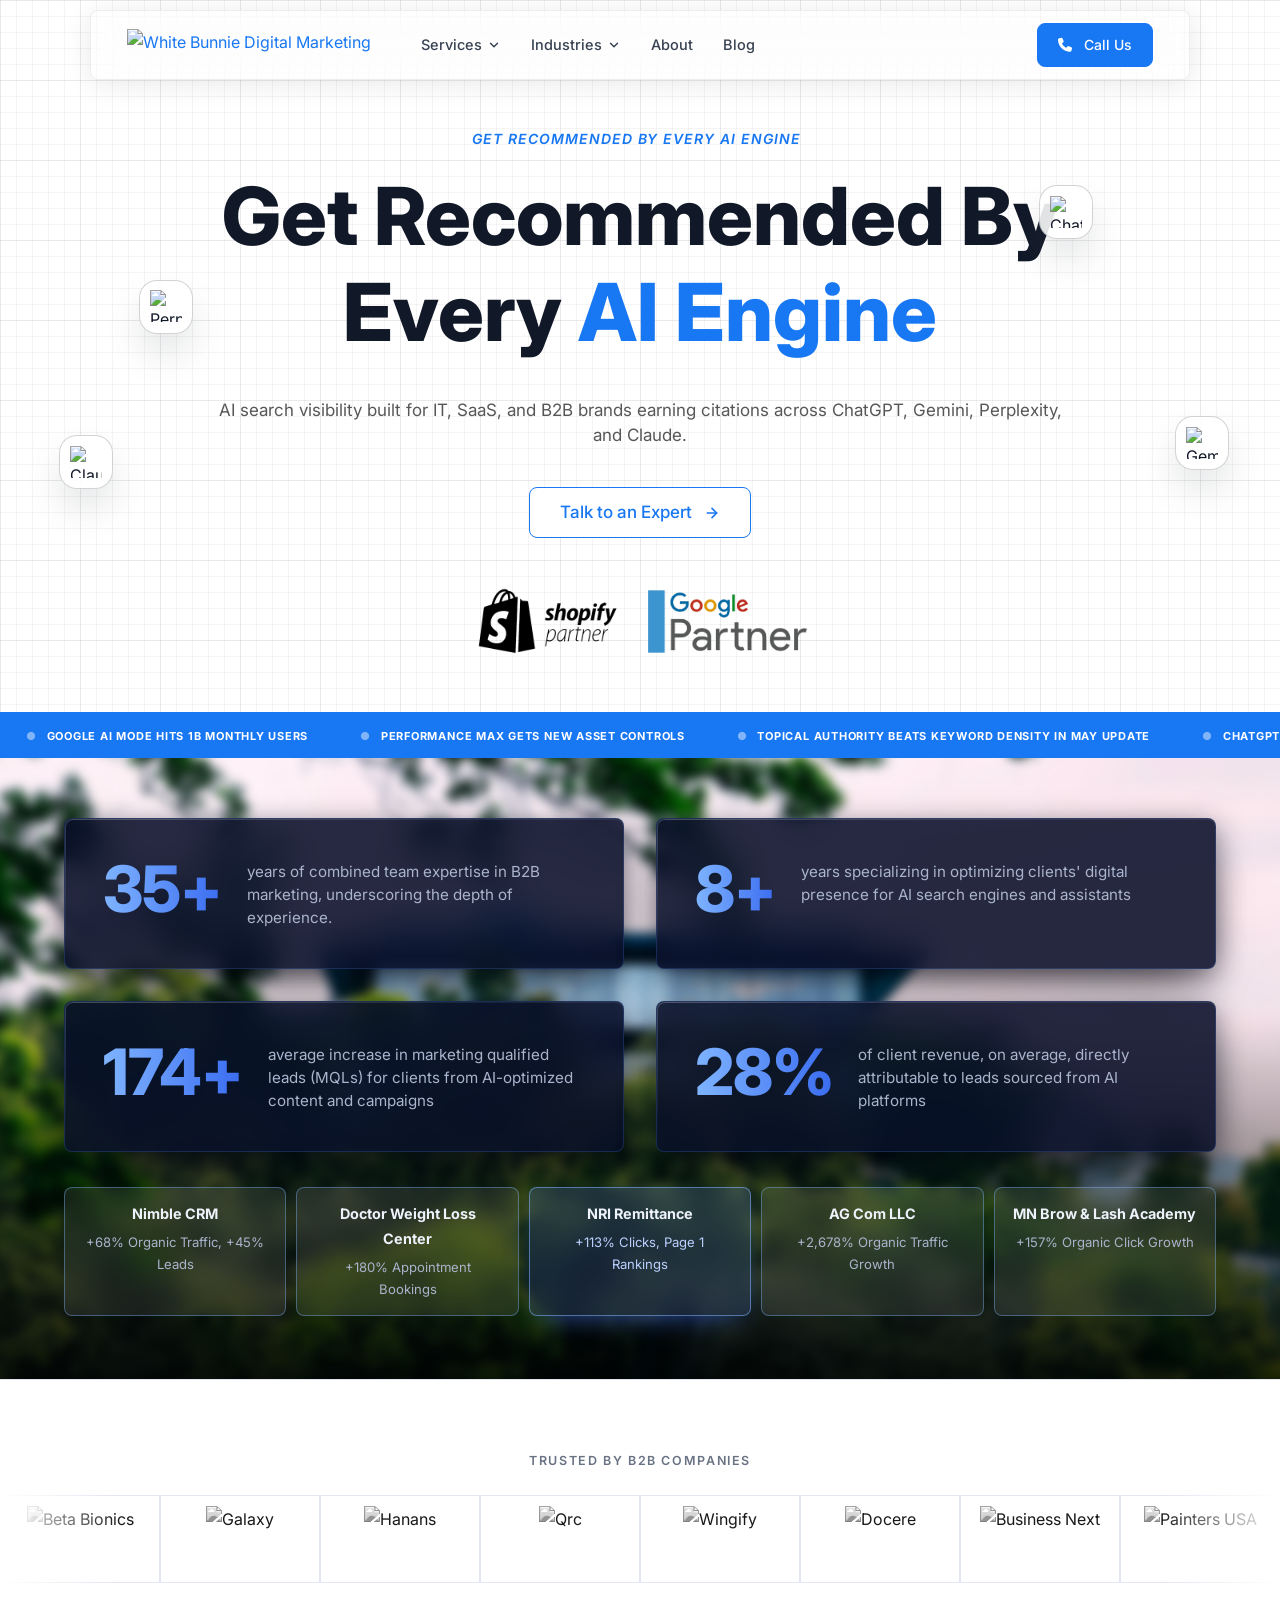
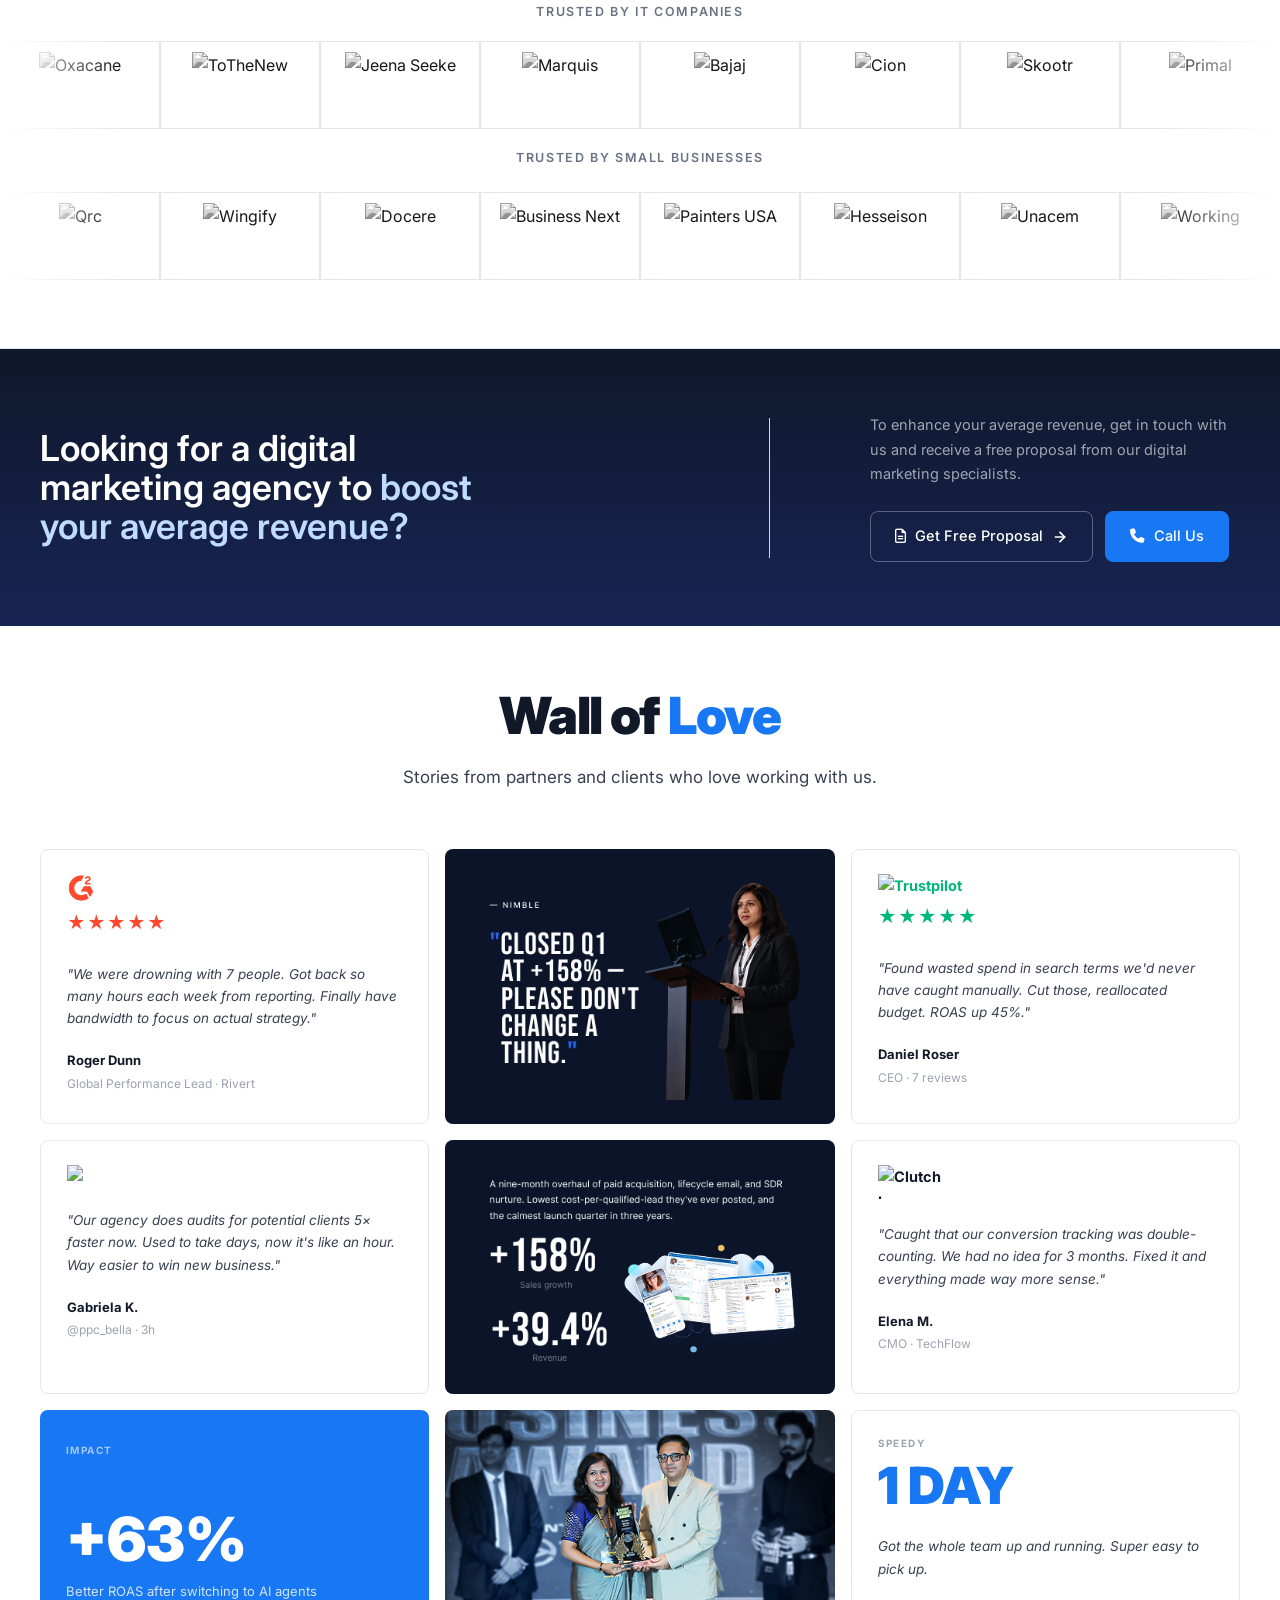
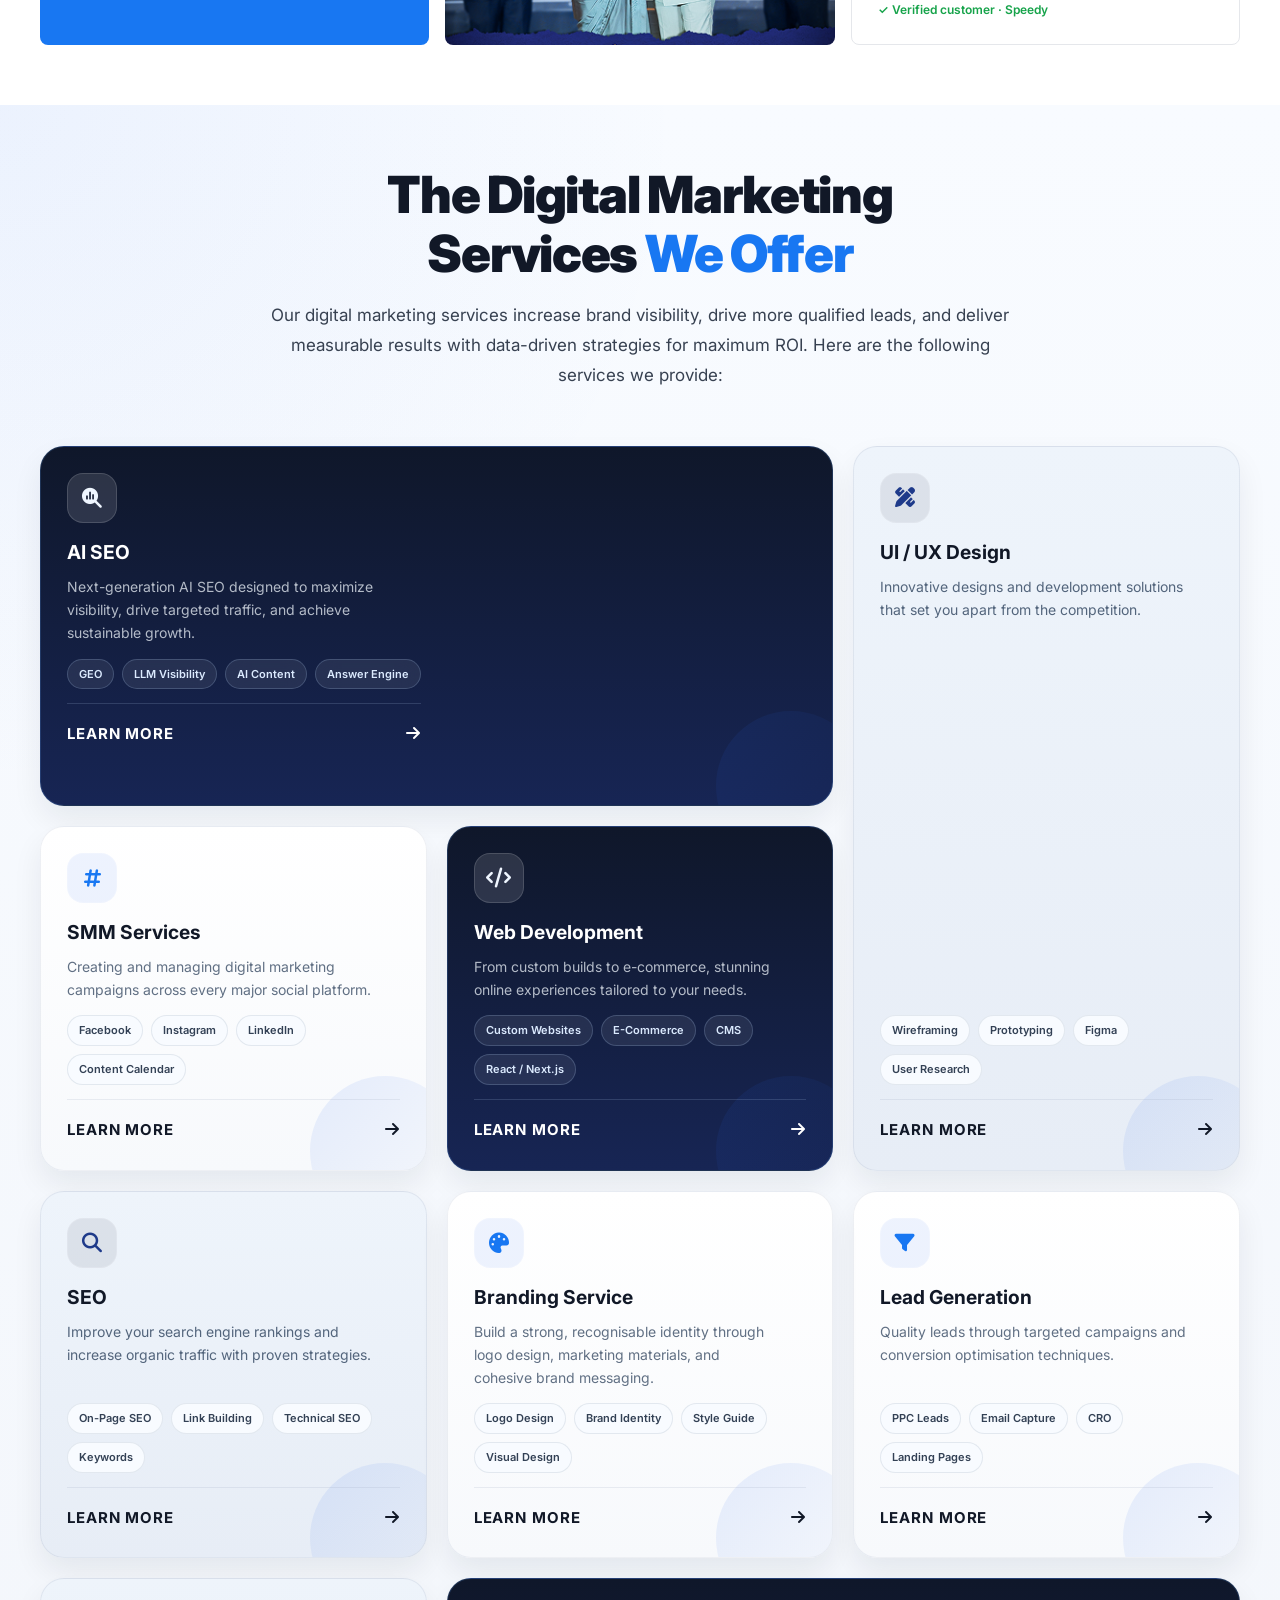
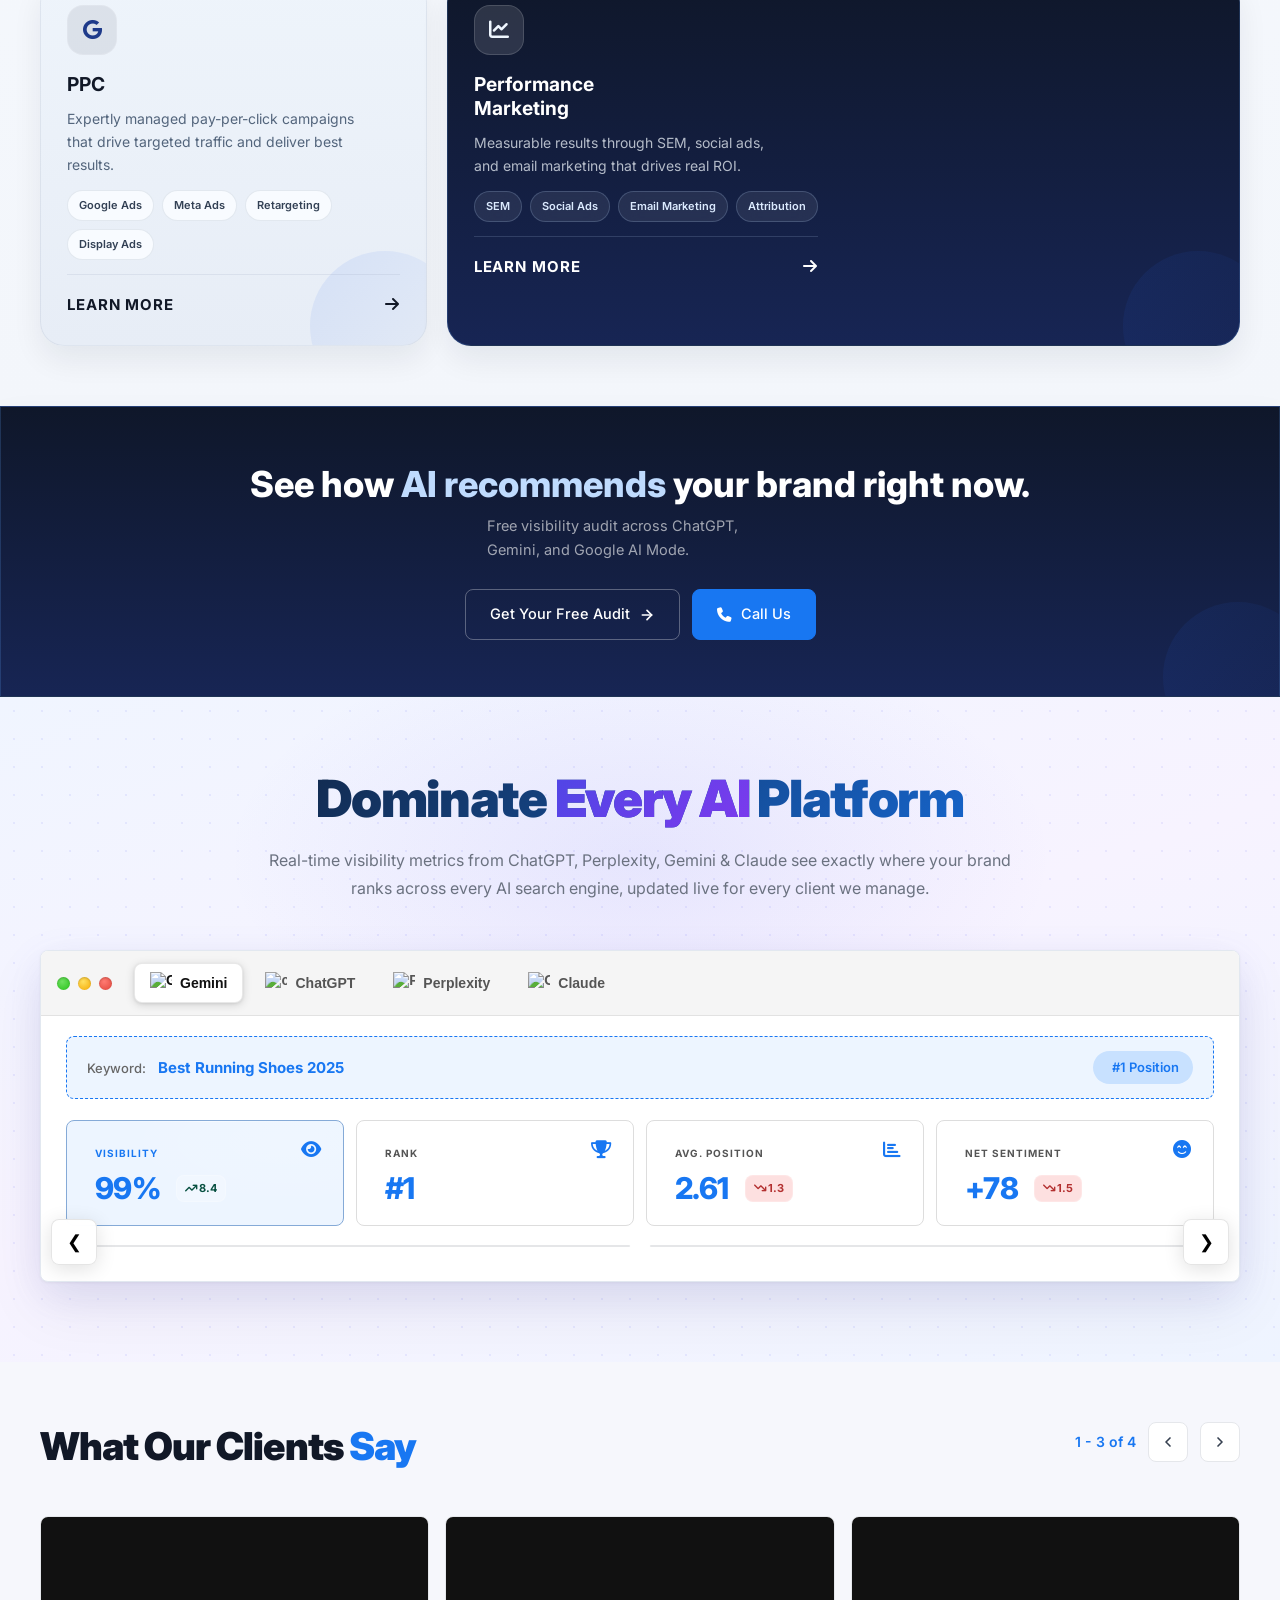
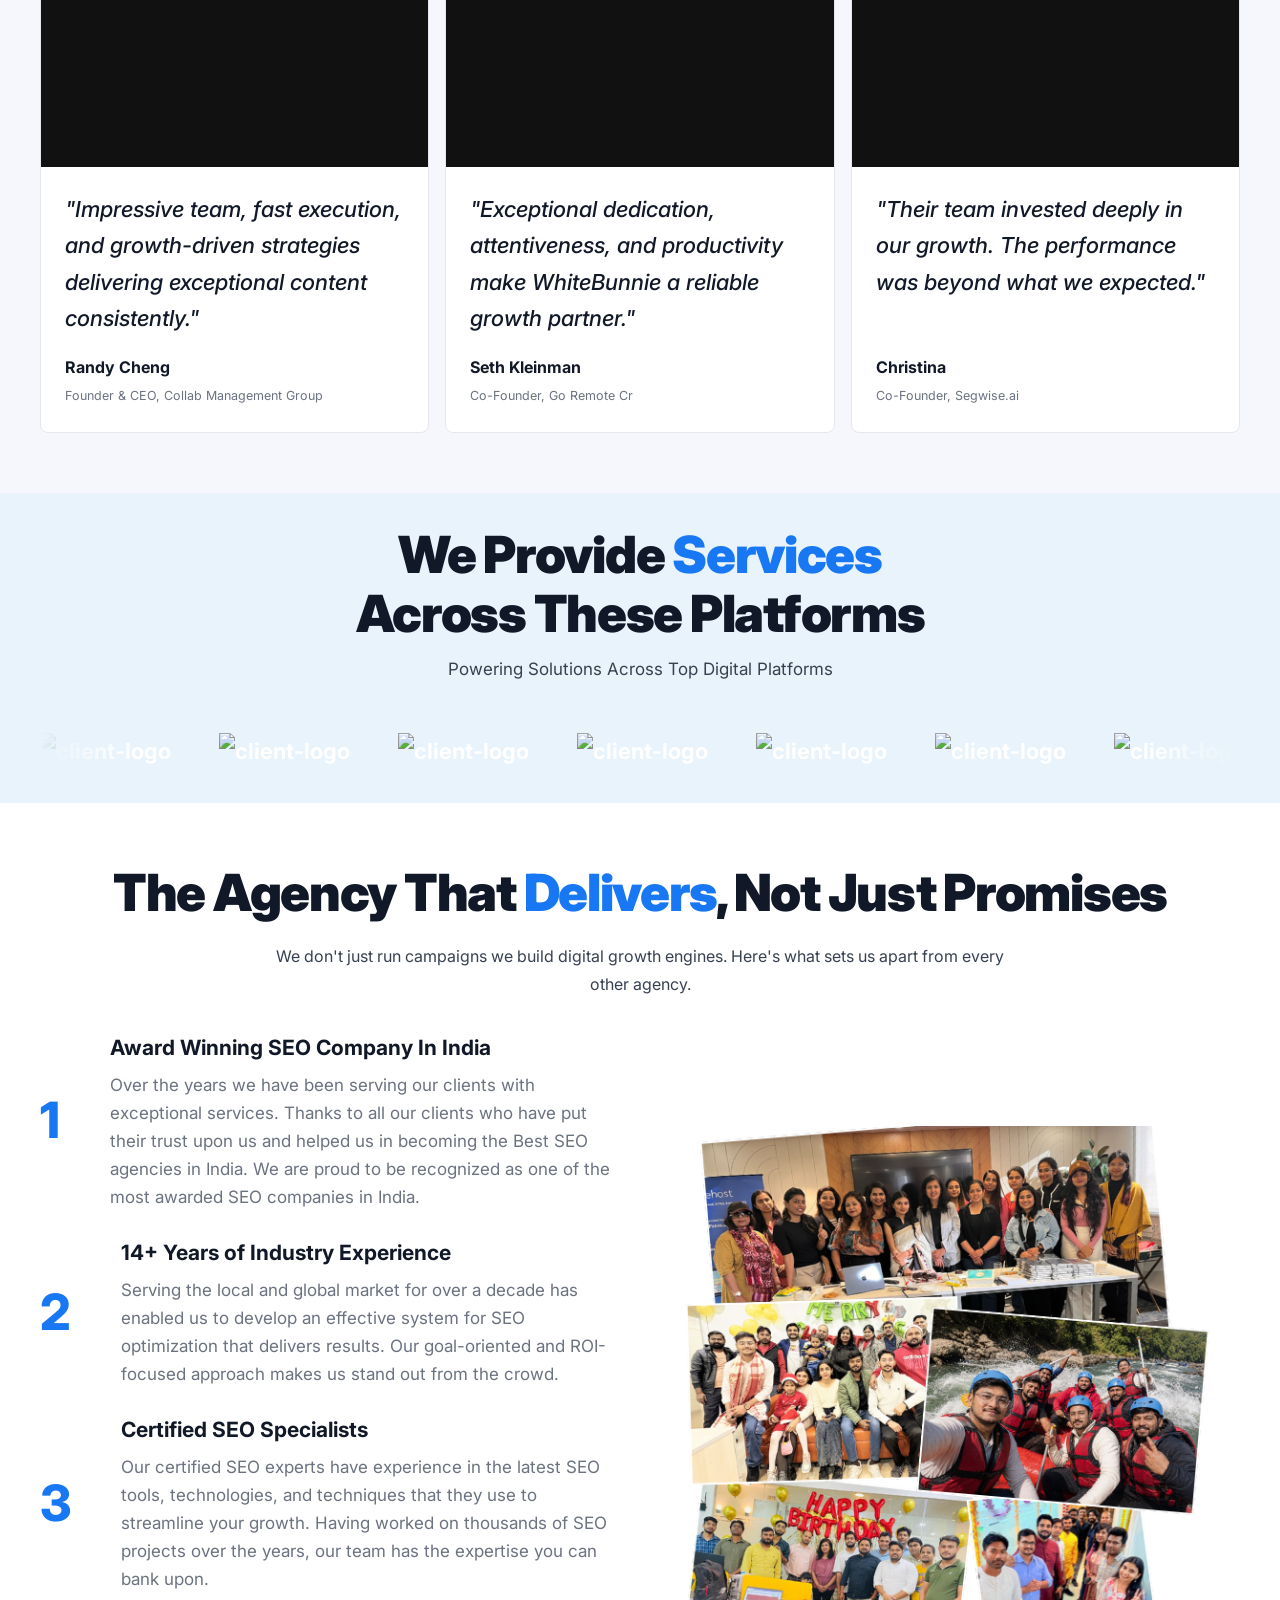
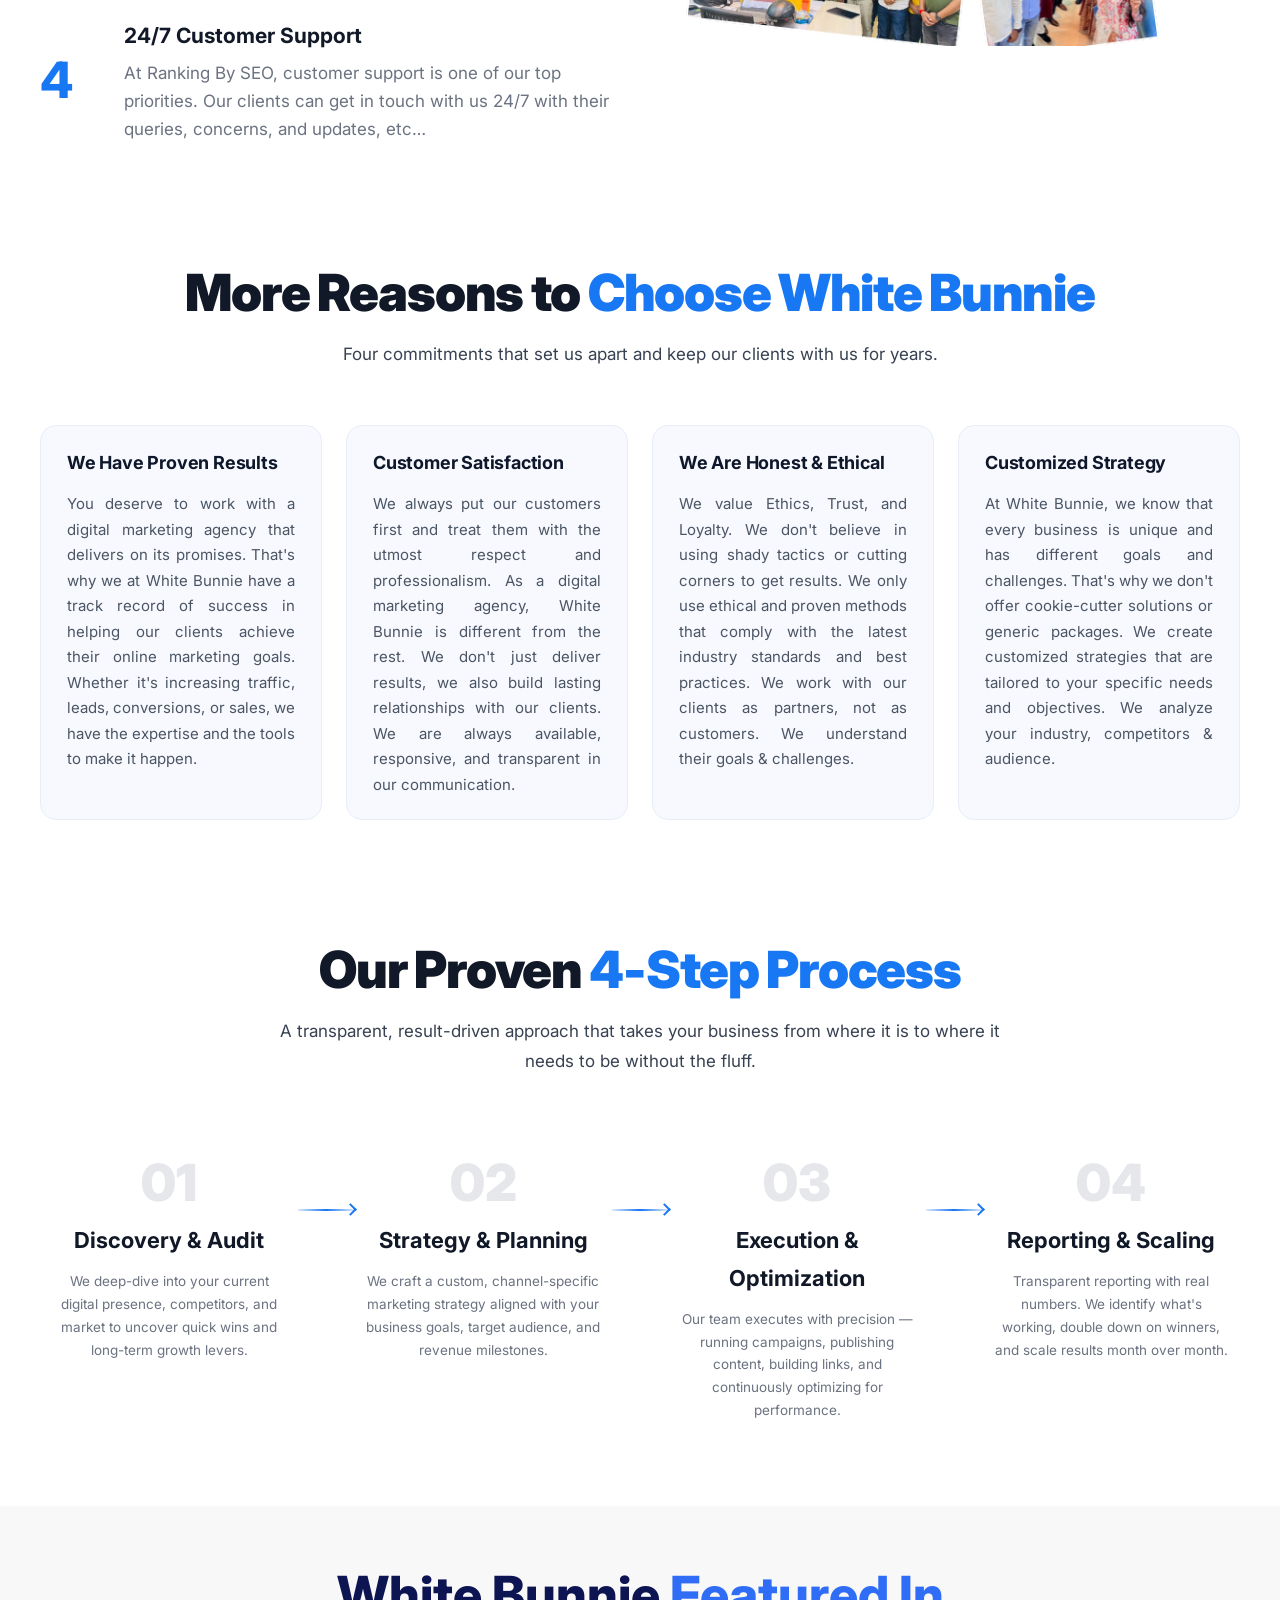
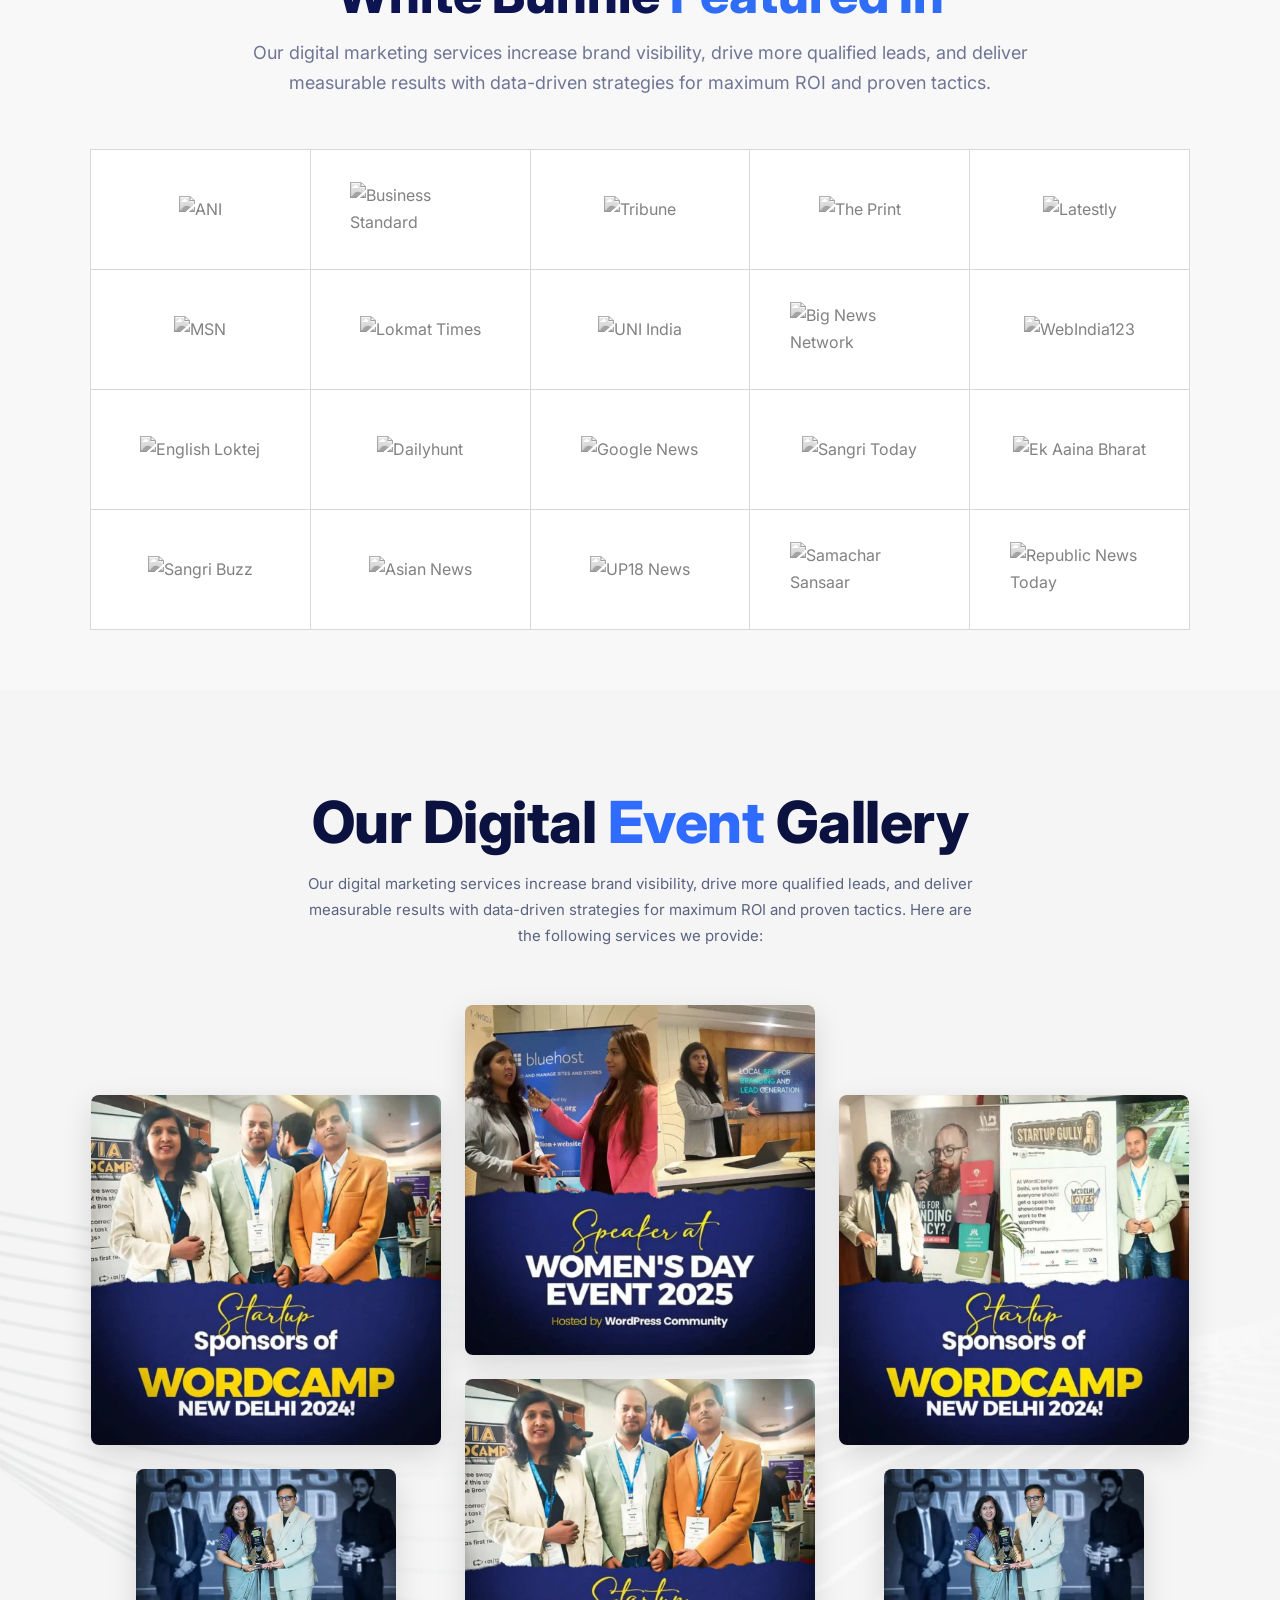
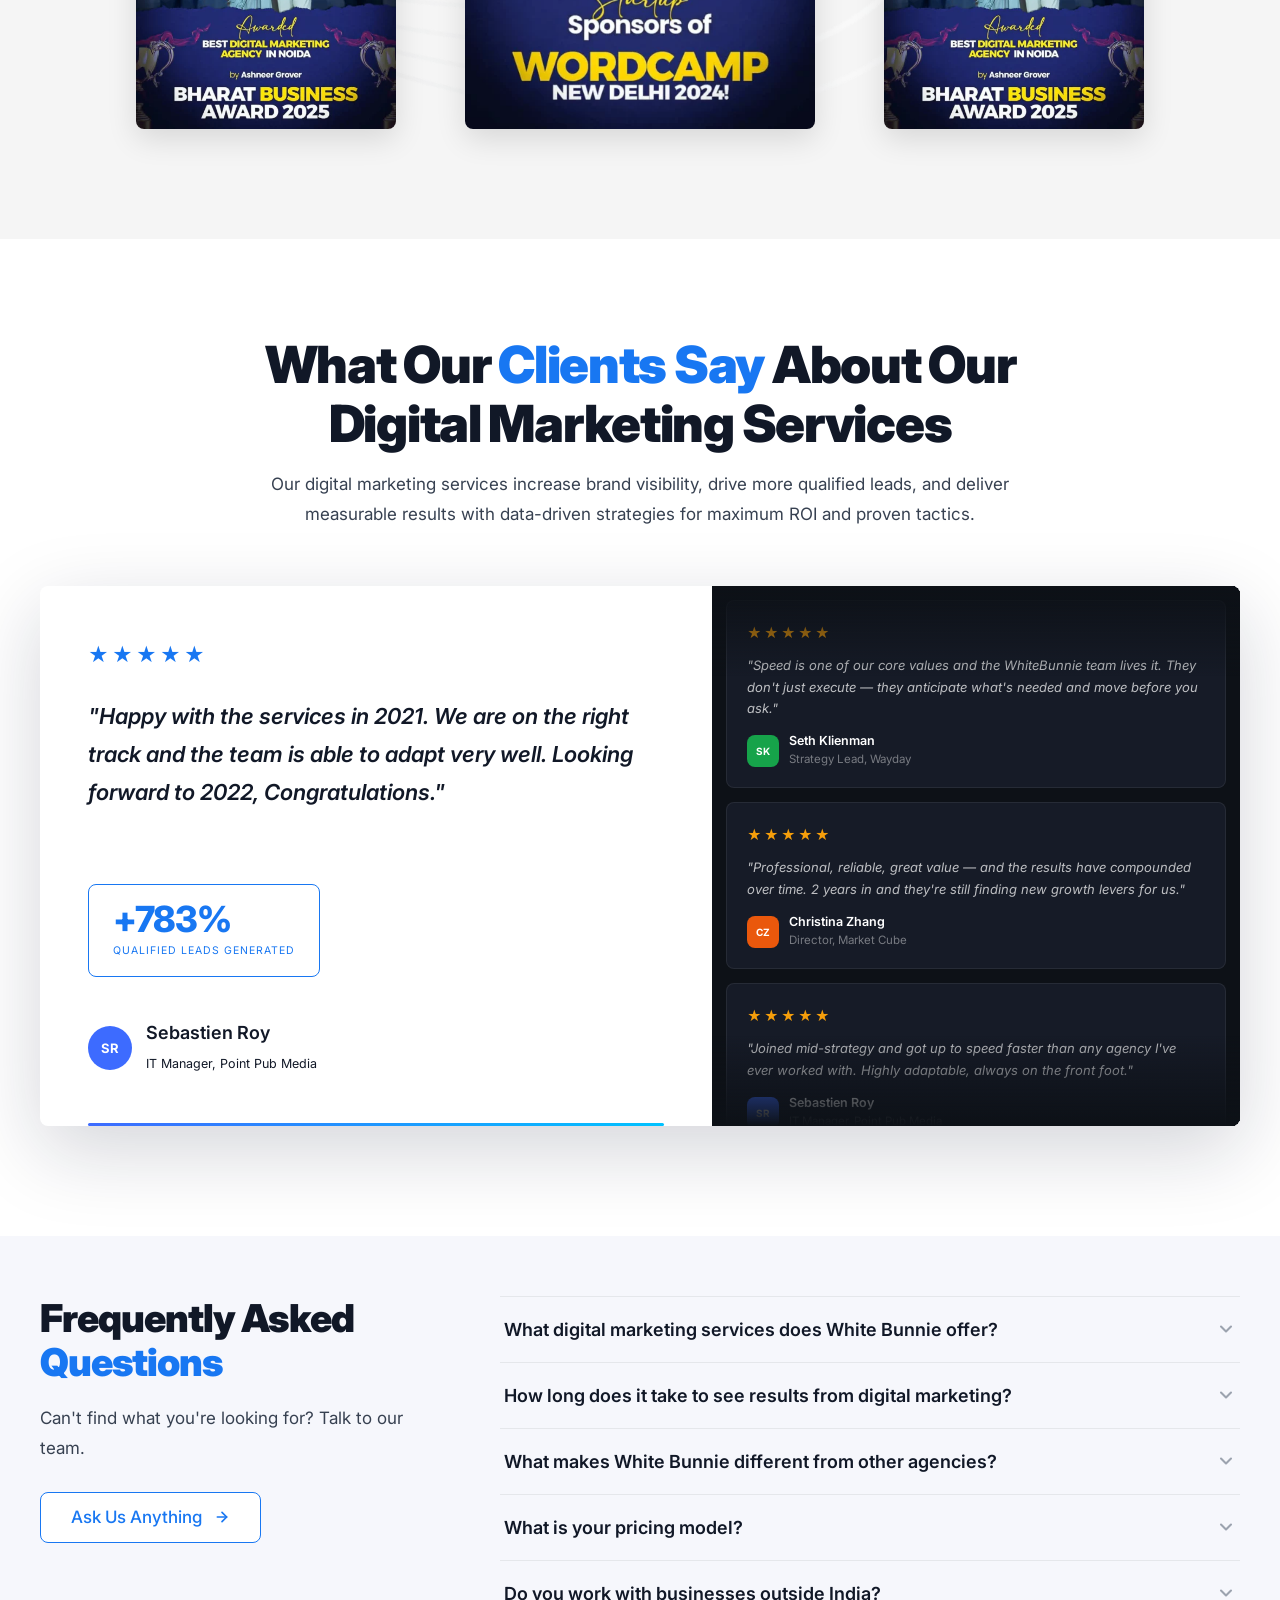
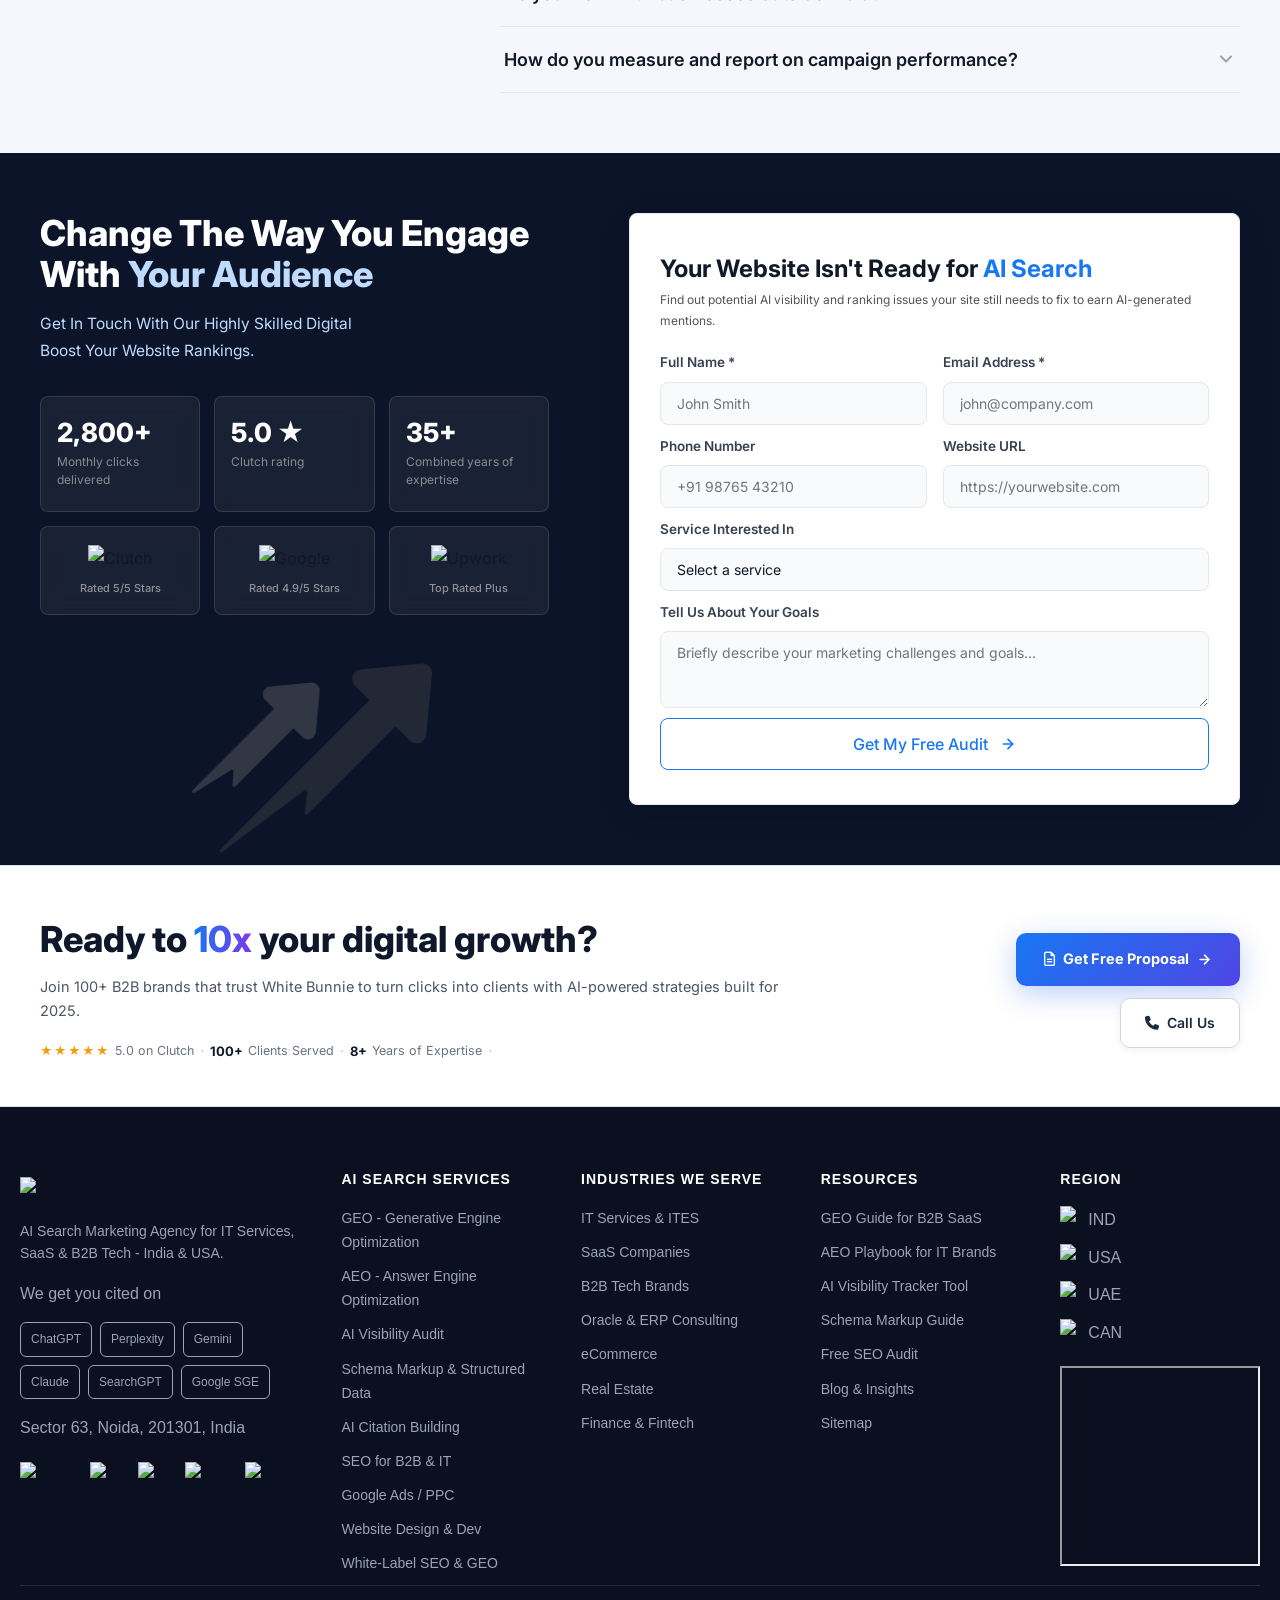
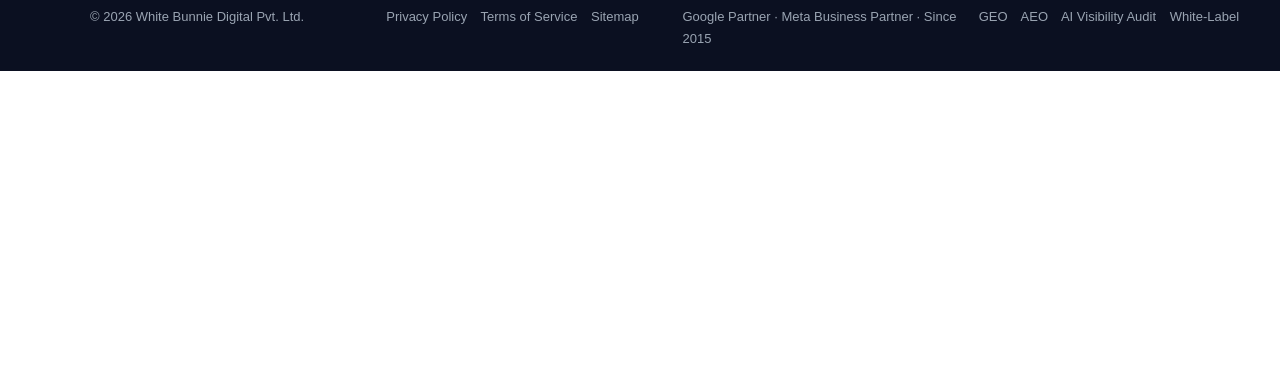
==== index.html @ 11f4de65 "make content of testimonial managed by html and carousel slider functionality keep at js side" ====
<!DOCTYPE html>


<html lang='en'>

<head>
	<meta charset='utf-8'>
	<meta name='viewport' content='width=device-width, initial-scale=1'>
	<title>White Bunnie – Digital Marketing Agency in India</title>
	<link rel='stylesheet' href='./theme.css'>
	<link rel='stylesheet' href='./styleBlue.css'>
	<link
		href='https://fonts.googleapis.com/css2?family=Inter:ital,wght@0,100;0,200;0,300;0,400;0,500;0,600;0,700;0,800;0,900;1,100;1,200;1,300;1,400;1,500;1,600;1,700;1,800;1,900&display=swap'
		rel='stylesheet'>
	<link rel="stylesheet" href="https://cdnjs.cloudflare.com/ajax/libs/font-awesome/6.5.1/css/all.min.css">

	<script src="https://unpkg.com/@lottiefiles/dotlottie-wc@latest/dist/dotlottie-wc.js" type="module"></script>

</head>

<body>

	<!-- ════════════════════════════════════
  	NAVBAR
════════════════════════════════════ -->
	<nav class="navbar" id="navbar">
		<div class="nav-wrap">

			<a href="/" class="nav-logo">
				<img src="https://whitebunnie.com/wp-content/uploads/2026/04/LOGO-Black-scaled-1.webp"
					alt="White Bunnie Digital Marketing">
			</a>

			<button class="nav-toggle" id="navToggle" aria-label="Toggle navigation" aria-expanded="false">
				<span></span><span></span><span></span>
			</button>

			<ul class="nav-menu" id="navMenu">

				<!-- Services – Mega Menu -->
				<li class="nav-item has-mega">
					<a href="#services" class="nav-link">
						Services
						<svg class="nav-chevron" width="14" height="14" viewBox="0 0 24 24" fill="none"
							stroke="currentColor" stroke-width="2.5" stroke-linecap="round" stroke-linejoin="round">
							<polyline points="6 9 12 15 18 9" />
						</svg>
					</a>

					<div class="mega-menu">
						<div class="mega-inner">

							<div class="mega-col">
								<p class="mega-col-header">SEO & Visibility</p>
								<a href="#" class="mega-item">

									<div class="mega-item-text"><strong>AI SEO</strong><span>AI-powered search
											visibility</span></div>
								</a>
								<a href="#" class="mega-item">
									<div class="mega-item-icon"><i class="fa-solid fa-gears"></i></div>
									<div class="mega-item-text"><strong>Technical SEO</strong><span>Site health &amp;
											crawlability</span></div>
								</a>
								<a href="#" class="mega-item">
									<div class="mega-item-icon"><i class="fa-solid fa-location-dot"></i></div>
									<div class="mega-item-text"><strong>Local SEO</strong><span>Dominate local
											searches</span></div>
								</a>
								<a href="#" class="mega-item">
									<div class="mega-item-icon"><i class="fa-solid fa-cart-shopping"></i></div>
									<div class="mega-item-text"><strong>E-commerce SEO</strong><span>Organic growth for
											online stores</span></div>
								</a>
							</div>

							<div class="mega-col">
								<p class="mega-col-header">Paid Advertising</p>
								<a href="#" class="mega-item">
									<div class="mega-item-icon"><i class="fa-brands fa-google"></i></div>
									<div class="mega-item-text"><strong>Google Ads / PPC</strong><span>Targeted paid
											search campaigns</span></div>
								</a>
								<a href="#" class="mega-item">
									<div class="mega-item-icon"><i class="fa-brands fa-meta"></i></div>
									<div class="mega-item-text"><strong>Meta Ads</strong><span>Facebook &amp; Instagram
											advertising</span></div>
								</a>
								<a href="#" class="mega-item">
									<div class="mega-item-icon"><i class="fa-solid fa-chart-line"></i></div>
									<div class="mega-item-text"><strong>Performance Marketing</strong><span>SEM, social
											ads &amp; email ROI</span></div>
								</a>
								<a href="#" class="mega-item">
									<div class="mega-item-icon"><i class="fa-solid fa-filter"></i></div>
									<div class="mega-item-text"><strong>Lead Generation</strong><span>Quality leads
											&amp; conversion</span></div>
								</a>
							</div>

							<div class="mega-col">
								<p class="mega-col-header">Brand &amp; Social</p>
								<a href="#" class="mega-item">
									<div class="mega-item-icon"><i class="fa-solid fa-hashtag"></i></div>
									<div class="mega-item-text"><strong>Social Media Marketing</strong><span>Build &amp;
											engage your audience</span></div>
								</a>
								<a href="#" class="mega-item">
									<div class="mega-item-icon"><i class="fa-solid fa-pen-nib"></i></div>
									<div class="mega-item-text"><strong>Content Marketing</strong><span>Blogs,
											videos</span></div>
								</a>
								<a href="#" class="mega-item">
									<div class="mega-item-icon"><i class="fa-solid fa-palette"></i></div>
									<div class="mega-item-text"><strong>Branding &amp; Identity</strong><span>Logo,
											brand strategy &amp; design</span></div>
								</a>
								<a href="#" class="mega-item">
									<div class="mega-item-icon"><i class="fa-solid fa-envelope"></i></div>
									<div class="mega-item-text"><strong>Email Marketing</strong><span>Nurture leads
											&amp; drive conversions</span></div>
								</a>
							</div>

							<div class="mega-col">
								<p class="mega-col-header">Tech &amp; Design</p>
								<a href="#" class="mega-item">
									<div class="mega-item-icon"><i class="fa-solid fa-code"></i></div>
									<div class="mega-item-text"><strong>Web Development</strong><span>Custom &amp;
											e-commerce websites</span></div>
								</a>
								<a href="#" class="mega-item">
									<div class="mega-item-icon"><i class="fa-solid fa-pen-ruler"></i></div>
									<div class="mega-item-text"><strong>UI/UX Design</strong><span>Wireframes,
											prototypes</span></div>
								</a>
								<a href="#" class="mega-item">
									<div class="mega-item-icon"><i class="fa-solid fa-laptop"></i></div>
									<div class="mega-item-text"><strong>Landing Pages</strong><span>High-converting page
											experiences</span></div>
								</a>
								<a href="#" class="mega-item">
									<div class="mega-item-icon"><i class="fa-solid fa-arrow-trend-up"></i></div>
									<div class="mega-item-text"><strong>CRO</strong><span>Conversion rate
											optimization</span></div>
								</a>
							</div>

						</div>

						<div class="mega-cta-strip">
							<div class="mega-cta-text">
								<strong>Let's Talk About Your Goals</strong>
								<p>Reach out your way. We start by listening so we can build what truly works for you.
								</p>
							</div>
							<a href="#contact" class="mega-cta-btn">Get in Touch</a>
						</div>
					</div>
				</li>

				<!-- Industries dropdown -->
				<li class="nav-item has-dropdown">
					<a href="#" class="nav-link">
						Industries
						<svg class="nav-chevron" width="14" height="14" viewBox="0 0 24 24" fill="none"
							stroke="currentColor" stroke-width="2.5" stroke-linecap="round" stroke-linejoin="round">
							<polyline points="6 9 12 15 18 9" />
						</svg>
					</a>
					<ul class="nav-dropdown">
						<li><a href="#"><i class="fa-solid fa-heart-pulse"></i> Healthcare</a></li>
						<li><a href="#"><i class="fa-solid fa-building"></i> Real Estate</a></li>
						<li><a href="#"><i class="fa-solid fa-bag-shopping"></i> E-commerce</a></li>
						<li><a href="#"><i class="fa-solid fa-microchip"></i> SaaS &amp; Tech</a></li>
						<li><a href="#"><i class="fa-solid fa-graduation-cap"></i> Education</a></li>
						<li><a href="#"><i class="fa-solid fa-coins"></i> Finance</a></li>
					</ul>
				</li>

				<li class="nav-item"><a href="#" class="nav-link">About</a></li>
				<li class="nav-item"><a href="#" class="nav-link">Blog</a></li>

			</ul>

			<div class="nav-actions">
				<!-- <a href="#contact" class="btn btn-primary btn-sm">
					<i class="fa-regular fa-file-lines"></i> Get Free Proposal
				</a> -->
				<a href="tel:+919876543210" class="btn btn-secondary btn-sm">
					<i class="fa-solid fa-phone"></i> Call Us
				</a>
			</div>

		</div>
	</nav>


	<!-- ════════════════════════════════════
  HERO
════════════════════════════════════ -->
	<!-- <section class="hero"> -->

	<section class="wbn-hero-zone-blue wbn-hero-zone-two-blue" id="heroContainer">


		<!-- AI icons: direct children of .hero so they can be dragged across full 100vh area -->
		<div class="hero-platform-blue hero-platform-perplexity hero-platform-icon" data-drag-node>
			<img src="https://whitebunnie.com/wp-content/uploads/2026/06/perplexity-ai-icon-black-logo.png"
				alt="Perplexity">
		</div>
		<div class="hero-platform-blue hero-platform-chatgpt hero-platform-icon" data-drag-node>
			<img src="https://whitebunnie.com/wp-content/uploads/2026/06/chatgpt.png" alt="ChatGPT">
		</div>
		<div class="hero-platform-blue hero-platform-claude hero-platform-icon" data-drag-node>
			<img src="https://whitebunnie.com/wp-content/uploads/2026/06/Claude_AI_symbol.svg_.png" alt="Claude">
		</div>
		<div class="hero-platform-blue hero-platform-gemini hero-platform-icon" data-drag-node>
			<img src="https://whitebunnie.com/wp-content/uploads/2026/06/Google-gemini-icon.svg_.png" alt="Gemini">
		</div>



		<div class="wrap">
			<div class="hero-inne wbn-hero-content-blue">

				<div class="hero-badge-blue">
					<em> Get Recommended By Every AI Engine </em>
				</div>

				<h1>
					<!-- We build the authority that makes <em>ChatGPT, Claude,</em> & <em>Perplexity</em> name you first. -->
					Get Recommended By Every <em>AI Engine</em>
					<!-- Best Digital Marketing Agency in <em>India</em> -->
				</h1>

				<!-- <p class="hero-sub">
					Enterprise buyers ask AI first; we build authority that drives visibility, leads, and pipeline.
				</p> -->

				<p class="hero-sub-sub">
					AI search visibility built for IT, SaaS, and B2B brands earning citations across ChatGPT, Gemini,
					Perplexity, and Claude.
					<!-- White Bunnie works exclusively with IT services, SaaS, and B2B companies targeting enterprise buyers
					across the US, UK, UAE, and Canada. Our work sits at the intersection of AI search visibility,
					technical SEO, and demand generation built to produce compounding returns, not monthly reports. -->
				</p>

				<div class="hero-cta-wrap-parent">
					<div class="hero-cta-wrap">
						<a href="#contact" class="btn btn-primary">
							Talk to an Expert
							<svg viewBox="0 0 24 24" fill="none" stroke="currentColor" stroke-width="2.5"
								stroke-linecap="round" stroke-linejoin="round">
								<line x1="5" y1="12" x2="19" y2="12" />
								<polyline points="12,5 19,12 12,19" />
							</svg>
						</a>
						<!-- <a href="tel:+919876543210" class="btn btn-secondary">
							Call Us
							<i class="fa-solid fa-phone"></i>
						</a> -->
					</div>
					<div class="hero-logo-sec">
						<img src="./newHome/shopify.png" alt="Shopify Partner" class="partner-logos">
						<img src="./newHome/googleP.png" alt="Google Partner" class="partner-logos">
					</div>
				</div>

			</div>
		</div>

		<!-- Hero Service Tags -->
		<!-- <div class="hero-tags-strip">
			<span class="hero-tag">AI SEO</span>
			<span class="hero-tag">LLM Visibility</span>
			<span class="hero-tag">Website Development</span>
			<span class="hero-tag">Performance Marketing</span>
			<span class="hero-tag">AI Driven Digital Marketing</span>
		</div> -->

		<!-- Happy Customers Marquee (inside hero, full-width) -->
		<!-- <div class="hc-strip">
			<div class="hc-inner">
				<div class="hc-label">
					<p><strong>Some of our<br>Happy Customers</strong></p>
				</div>
				<div class="hc-marquee-wrap">
					<div class="hc-marquee-track">
						
						<div class="hc-logo-item"><img src="./newHome/clientLogo/clc.png" alt="AG-COM LLC"></div>
						<div class="hc-logo-item"><img src="./newHome/clientLogo/saasworx.png" alt="SaasWorx"></div>
						<div class="hc-logo-item"><img src="./newHome/clientLogo/peersol.png"
								alt="Peersol Technologies"></div>
						<div class="hc-logo-item"><img src="./newHome/clientLogo/mn.png" alt="My Brow Lash"></div>
						<div class="hc-logo-item"><img src="./newHome/clientLogo/stok.png" alt="Stok India"></div>
						<div class="hc-logo-item"><img src="./newHome/clientLogo/nimble.png" alt="Nimble"></div>
						<div class="hc-logo-item"><img src="./newHome/clientLogo/hexaview.png" alt="Hexaview"></div>
						<div class="hc-logo-item"><img src="./newHome/clientLogo/31West.png"
								alt="31West Global Services"></div>
						
						
						<div class="hc-logo-item"><img src="./newHome/clientLogo/ag.png" alt="AG-COM LLC"></div>
						<div class="hc-logo-item"><img src="./newHome/clientLogo/saasworx.png" alt="SaasWorx"></div>
						<div class="hc-logo-item"><img src="./newHome/clientLogo/peersol.png"
								alt="Peersol Technologies"></div>
						<div class="hc-logo-item"><img src="./newHome/clientLogo/mn.png" alt="My Brow Lash"></div>
						<div class="hc-logo-item"><img src="./newHome/clientLogo/stok.png" alt="Stok India"></div>
						<div class="hc-logo-item"><img src="./newHome/clientLogo/nimble.png" alt="Nimble"></div>
						<div class="hc-logo-item"><img src="./newHome/clientLogo/hexaview.png" alt="Hexaview"></div>
						<div class="hc-logo-item"><img src="./newHome/clientLogo/31West.png"
								alt="31West Global Services"></div>
					</div>
				</div>
			</div>
		</div> -->
	</section>

	<div class="ticker-wrap" aria-hidden="true">
		<div class="ticker-tr">
			<span>Google AI Mode hits 1B monthly users</span><span>Performance Max gets new asset controls</span>
			<span>Topical authority beats keyword density in May update</span><span>ChatGPT Search now reads structured
				data</span>
			<span>Bing Ads CPCs are 33% lower than Google Ads</span><span>INP replaced FID in Core Web Vitals</span>
			<span>E-E-A-T signals expanding to PPC landing pages</span>
			<span>Google AI Mode hits 1B monthly users</span><span>Performance Max gets new asset controls</span>
			<span>Topical authority beats keyword density in May update</span><span>ChatGPT Search now reads structured
				data</span>
			<span>Bing Ads CPCs are 33% lower than Google Ads</span><span>INP replaced FID in Core Web Vitals</span>
			<span>E-E-A-T signals expanding to PPC landing pages</span>
		</div>
	</div>




	<!-- ════════════════════════════════════
  STATS SECTION
════════════════════════════════════ -->
	<section class="stats-section" data-nav-theme="dark">

		<!-- <div class="hero-fade"></div> -->

		<div class="stats-wrap">
			<div class="stats-grid">
				<article class="stat-card">
					<div class="stat-head">
						<span class="stat-number">35+</span>
						<p>years of combined team expertise in B2B marketing, underscoring the depth of experience.</p>
					</div>
					<!-- <p class="stat-body">Over a decade and a half of proven excellence in digital marketing.</p> -->
				</article>
				<article class="stat-card">
					<div class="stat-head">
						<span class="stat-number">8+</span>
						<p>years specializing in optimizing clients' digital presence for AI search engines and
							assistants</p>
					</div>
					<!-- <p class="stat-body">A thousand campaigns that drove real, measurable business growth.</p> -->
				</article>
				<article class="stat-card">
					<div class="stat-head">
						<span class="stat-number">174+</span>
						<p>average increase in marketing qualified leads (MQLs) for clients from AI-optimized content
							and campaigns</p>
					</div>
					<!-- <p class="stat-body">120+ brands trust White Bunnie for their digital transformation.</p> -->
				</article>
				<article class="stat-card">
					<div class="stat-head">
						<span class="stat-number">28%</span>
						<p>of client revenue, on average, directly attributable to leads sourced from AI platforms</p>
					</div>
					<!-- <p class="stat-body">Nearly 100,000 qualified leads delivered to our clients.</p> -->
				</article>
			</div>

			<!-- <nav class="stats-tabs" aria-label="Client case studies">
				<a href="#" class="tab" data-tab="1"><span class="tab-title">Nimble CRM</span><span
						class="tab-meta">+312% SQLs, 9 mo</span></a>
				<a href="#" class="tab" data-tab="2"><span class="tab-title">TechFlow SaaS</span><span
						class="tab-meta">+158% Leads, 6 mo</span></a>
				<a href="#" class="tab active" data-tab="3"><span class="tab-title">MedCare India</span><span
						class="tab-meta">+245% Organic, 8 mo</span></a>
				<a href="#" class="tab" data-tab="4"><span class="tab-title">Retail Giant</span><span
						class="tab-meta">+63% ROAS, 4 mo</span></a>
				<a href="#" class="tab" data-tab="5"><span class="tab-title">EduTech Brand</span><span
						class="tab-meta">+390% SQLs, 7 mo</span></a>
			</nav> -->

			<nav class="stats-tabs" aria-label="Client case studies">
				<a href="https://whitebunnie.com/case-study/nimble-crm-2/" class="tab" data-tab="1">
					<span class="tab-title">Nimble CRM</span>
					<span class="tab-meta">+68% Organic Traffic, +45% Leads</span>
				</a>

				<a href="https://whitebunnie.com/case-study/dwlc/" class="tab" data-tab="2">
					<span class="tab-title">Doctor Weight Loss Center</span>
					<span class="tab-meta">+180% Appointment Bookings</span>
				</a>

				<a href="https://whitebunnie.com/case-study/nri-remittance/" class="tab active" data-tab="3">
					<span class="tab-title">NRI Remittance</span>
					<span class="tab-meta">+113% Clicks, Page 1 Rankings</span>
				</a>

				<a href="https://whitebunnie.com/case-study/ag-com-llc/" class="tab" data-tab="4">
					<span class="tab-title">AG Com LLC</span>
					<span class="tab-meta">+2,678% Organic Traffic Growth</span>
				</a>

				<a href="https://whitebunnie.com/case-study/mn-brow-lash-academy/" class="tab" data-tab="5">
					<span class="tab-title">MN Brow & Lash Academy</span>
					<span class="tab-meta">+157% Organic Click Growth</span>
				</a>
			</nav>


		</div>
	</section>









	<!-- ════════════════════════════════════
  CLIENT TRUST LOGOS
════════════════════════════════════ -->
	<!-- <section class="client-trust-section">
		<div class="wrap">
			<div class="client-trust-row">

				<div class="client-trust-group">
					<p class="client-trust-label">Trusted by B2B Companies</p>
					<div class="client-trust-logos">
						<div class="ct-marquee-row">
							<div class="ct-marquee-track">
								<img src="./newHome/clientLogo/stok.png" alt="Stok">
								<img src="./newHome/clientLogo/aabl.png" alt="Associated">
								<img src="./newHome/clientLogo/mebl.png" alt="Mount Everest Breweries">
								<img src="./newHome/clientLogo/stok.png" alt="Stok">
								<img src="./newHome/clientLogo/aabl.png" alt="Associated">
								<img src="./newHome/clientLogo/mebl.png" alt="Mount Everest Breweries">
							</div>
						</div>
						<div class="ct-marquee-row">
							<div class="ct-marquee-track">
								<img src="./newHome/clientLogo/nimble.png" alt="Nimble">
								<img src="./newHome/clientLogo/freedom.png" alt="Freedom Capital">
								<img src="./newHome/clientLogo/ddd.png" alt="Digital Divide Delta">
								<img src="./newHome/clientLogo/nimble.png" alt="Nimble">
								<img src="./newHome/clientLogo/freedom.png" alt="Freedom Capital">
								<img src="./newHome/clientLogo/ddd.png" alt="Digital Divide Delta">
							</div>
						</div>
					</div>
				</div>

				<div class="client-trust-divider"></div>

				<div class="client-trust-group">
					<p class="client-trust-label">Trusted by IT Companies</p>
					<div class="client-trust-logos">
						<div class="ct-marquee-row">
							<div class="ct-marquee-track">
								<img src="./newHome/clientLogo/saasworx.png" alt="SaasWorx">
								<img src="./newHome/clientLogo/peersol.png" alt="Peersol Technologies">
								<img src="./newHome/clientLogo/31West.png" alt="31West Global Services">
								<img src="./newHome/clientLogo/saasworx.png" alt="SaasWorx">
								<img src="./newHome/clientLogo/peersol.png" alt="Peersol Technologies">
								<img src="./newHome/clientLogo/31West.png" alt="31West Global Services">
							</div>
						</div>
						<div class="ct-marquee-row">
							<div class="ct-marquee-track">
								<img src="./newHome/clientLogo/hexaview.png" alt="Hexaview">
								<img src="./newHome/clientLogo/deselect.png" alt="DeSelect by Unaric">
								<img src="./newHome/clientLogo/hexaview.png" alt="Hexaview">
								<img src="./newHome/clientLogo/hexaview.png" alt="Hexaview">
								<img src="./newHome/clientLogo/deselect.png" alt="DeSelect by Unaric">
								<img src="./newHome/clientLogo/hexaview.png" alt="Hexaview">
							</div>
						</div>
					</div>
				</div>

				<div class="client-trust-divider"></div>

				<div class="client-trust-group">
					<p class="client-trust-label">Trusted by Small Businesses</p>
					<div class="client-trust-logos">
						<div class="ct-marquee-row">
							<div class="ct-marquee-track">
								<img src="./newHome/clientLogo/ag.png" alt="AG Com">
								<img src="./newHome/clientLogo/mn.png" alt="MN Brow Lash">
								<img src="./newHome/clientLogo/collab.png" alt="Collab">
								<img src="./newHome/clientLogo/ag.png" alt="AG Com">
								<img src="./newHome/clientLogo/mn.png" alt="MN Brow Lash">
								<img src="./newHome/clientLogo/collab.png" alt="Collab">
							</div>
						</div>
						<div class="ct-marquee-row">
							<div class="ct-marquee-track">
								<img src="./newHome/clientLogo/doctor.png" alt="Doctors">
								<img src="./newHome/clientLogo/peakCleaning.png" alt="Peak Cleaning Service">
								<img src="./newHome/clientLogo/doctor.png" alt="Doctors">
								<img src="./newHome/clientLogo/doctor.png" alt="Doctors">
								<img src="./newHome/clientLogo/peakCleaning.png" alt="Peak Cleaning Service">
								<img src="./newHome/clientLogo/doctor.png" alt="Doctors">
							</div>
						</div>
					</div>
				</div>

			</div>
		</div>
	</section> -->




	<!-- ════════════════════════════════════
  LOGO MARQUEE
════════════════════════════════════ -->
	<section class="logos-section">

		<div class="client-trust-label">Trusted by B2B Companies</div>

		<div class="logos-marquee-wrap">
			<div class="logos-track">
				<div class="logo-item"><img
						src="https://cdn.prod.website-files.com/6416ef11d18f1b7a9f7bb0c7/69f0aeb52cbf347a7bee5a67_65.png"
						alt="Beta Bionics" /></div>
				<div class="logo-item"><img
						src="https://cdn.prod.website-files.com/6416ef11d18f1b7a9f7bb0c7/69f0aeb5a48d10e656844936_66.png"
						alt="Galaxy" /></div>
				<div class="logo-item"><img
						src="https://cdn.prod.website-files.com/6416ef11d18f1b7a9f7bb0c7/69f0aeb5e8e149a53f3e0a32_67.png"
						alt="Hanans" /></div>
				<div class="logo-item"><img
						src="https://cdn.prod.website-files.com/6416ef11d18f1b7a9f7bb0c7/69f0aeb4e27ac209dfc5a33a_64.png"
						alt="Qrc" /></div>
				<div class="logo-item"><img
						src="https://cdn.prod.website-files.com/6416ef11d18f1b7a9f7bb0c7/69f0aeab2706df522240c914_3.png"
						alt="Wingify" /></div>
				<div class="logo-item"><img
						src="https://cdn.prod.website-files.com/6416ef11d18f1b7a9f7bb0c7/69f0aeab6408366462caa613_16.png"
						alt="Docere" /></div>
				<div class="logo-item"><img
						src="https://cdn.prod.website-files.com/6416ef11d18f1b7a9f7bb0c7/69f0aeab05ab1ac6f023a362_7.png"
						alt="Business Next" /></div>
				<div class="logo-item"><img
						src="https://cdn.prod.website-files.com/6416ef11d18f1b7a9f7bb0c7/69f0aeb3311978fda77c02db_53.png"
						alt="Painters USA" /></div>
				<div class="logo-item"><img
						src="https://cdn.prod.website-files.com/6416ef11d18f1b7a9f7bb0c7/69f0aeb39d2ec9571427e271_59.png"
						alt="Hesseison" /></div>
				<div class="logo-item"><img
						src="https://cdn.prod.website-files.com/6416ef11d18f1b7a9f7bb0c7/69f0aeb3cff7d863ec977aad_52.png"
						alt="Unacem" /></div>
				<div class="logo-item"><img
						src="https://cdn.prod.website-files.com/6416ef11d18f1b7a9f7bb0c7/69f0aeb3a48d10e65684488c_56.png"
						alt="Working" /></div>
				<div class="logo-item"><img
						src="https://cdn.prod.website-files.com/6416ef11d18f1b7a9f7bb0c7/69f0aeb3689d3d4fb411cb33_60.png"
						alt="Broughton Partners" /></div>
				<div class="logo-item"><img
						src="https://cdn.prod.website-files.com/6416ef11d18f1b7a9f7bb0c7/69f0aeadeafaad0083ca2960_8.png"
						alt="Medtronics" /></div>
				<div class="logo-item"><img
						src="https://cdn.prod.website-files.com/6416ef11d18f1b7a9f7bb0c7/69f0aeac3b5afb8137cdae12_25.png"
						alt="Evanssion" /></div>


				<div class="logo-item"><img
						src="https://cdn.prod.website-files.com/6416ef11d18f1b7a9f7bb0c7/69f0aeb52cbf347a7bee5a67_65.png"
						alt="Beta Bionics" /></div>
				<div class="logo-item"><img
						src="https://cdn.prod.website-files.com/6416ef11d18f1b7a9f7bb0c7/69f0aeb5a48d10e656844936_66.png"
						alt="Galaxy" /></div>
				<div class="logo-item"><img
						src="https://cdn.prod.website-files.com/6416ef11d18f1b7a9f7bb0c7/69f0aeb5e8e149a53f3e0a32_67.png"
						alt="Hanans" /></div>
				<div class="logo-item"><img
						src="https://cdn.prod.website-files.com/6416ef11d18f1b7a9f7bb0c7/69f0aeb4e27ac209dfc5a33a_64.png"
						alt="Qrc" /></div>

			</div>
		</div>


		<div class="client-trust-label">Trusted by IT Companies</div>

		<div class="logos-marquee-wrap" style="margin-top:0">
			<div class="logos-track-row2">
				<div class="logo-item"><img
						src="https://cdn.prod.website-files.com/6416ef11d18f1b7a9f7bb0c7/69f0aeaba2822dd698f88375_13.png"
						alt="Oxacane" /></div>
				<div class="logo-item"><img
						src="https://cdn.prod.website-files.com/6416ef11d18f1b7a9f7bb0c7/69f0aeab70ec12d02659df63_5.png"
						alt="ToTheNew" /></div>
				<div class="logo-item"><img
						src="https://cdn.prod.website-files.com/6416ef11d18f1b7a9f7bb0c7/69f0aeabb08b48f21b0f7499_10.png"
						alt="Jeena Seeke" /></div>
				<div class="logo-item"><img
						src="https://cdn.prod.website-files.com/6416ef11d18f1b7a9f7bb0c7/69f0aeabf3785a32ae0cf390_9.png"
						alt="Marquis" /></div>
				<div class="logo-item"><img
						src="https://cdn.prod.website-files.com/6416ef11d18f1b7a9f7bb0c7/69f0aeabf5f0b40cc9b3d872_4.png"
						alt="Bajaj" /></div>
				<div class="logo-item"><img
						src="https://cdn.prod.website-files.com/6416ef11d18f1b7a9f7bb0c7/69f0aeabdb4528e6e00ad414_11.png"
						alt="Cion" /></div>
				<div class="logo-item"><img
						src="https://cdn.prod.website-files.com/6416ef11d18f1b7a9f7bb0c7/69f0aeaa6f600b4c3b29ba9b_6.png"
						alt="Skootr" /></div>
				<div class="logo-item"><img
						src="https://cdn.prod.website-files.com/6416ef11d18f1b7a9f7bb0c7/69f0aeb337a848545144eac9_2.png"
						alt="Primal" /></div>
				<div class="logo-item"><img
						src="https://cdn.prod.website-files.com/6416ef11d18f1b7a9f7bb0c7/69f0aeb0168c62722380945d_35.png"
						alt="Mom Junction" /></div>
				<div class="logo-item"><img
						src="https://cdn.prod.website-files.com/6416ef11d18f1b7a9f7bb0c7/69f0aeb1754e5f2d9669cb86_45.png"
						alt="True Connections" /></div>
				<div class="logo-item"><img
						src="https://cdn.prod.website-files.com/6416ef11d18f1b7a9f7bb0c7/69f0aeb081adf1aba3f096bd_34.png"
						alt="Runwal" /></div>


				<div class="logo-item"><img
						src="https://cdn.prod.website-files.com/6416ef11d18f1b7a9f7bb0c7/69f0aeaba2822dd698f88375_13.png"
						alt="Oxacane" /></div>
				<div class="logo-item"><img
						src="https://cdn.prod.website-files.com/6416ef11d18f1b7a9f7bb0c7/69f0aeab70ec12d02659df63_5.png"
						alt="ToTheNew" /></div>
				<div class="logo-item"><img
						src="https://cdn.prod.website-files.com/6416ef11d18f1b7a9f7bb0c7/69f0aeabb08b48f21b0f7499_10.png"
						alt="Jeena Seeke" /></div>
				<div class="logo-item"><img
						src="https://cdn.prod.website-files.com/6416ef11d18f1b7a9f7bb0c7/69f0aeabf3785a32ae0cf390_9.png"
						alt="Marquis" /></div>
				<div class="logo-item"><img
						src="https://cdn.prod.website-files.com/6416ef11d18f1b7a9f7bb0c7/69f0aeabf5f0b40cc9b3d872_4.png"
						alt="Bajaj" /></div>
				<div class="logo-item"><img
						src="https://cdn.prod.website-files.com/6416ef11d18f1b7a9f7bb0c7/69f0aeabdb4528e6e00ad414_11.png"
						alt="Cion" /></div>
				<div class="logo-item"><img
						src="https://cdn.prod.website-files.com/6416ef11d18f1b7a9f7bb0c7/69f0aeaa6f600b4c3b29ba9b_6.png"
						alt="Skootr" /></div>
			</div>
		</div>


		<div class="client-trust-label">Trusted by Small Businesses</div>

		<div class="logos-marquee-wrap">
			<div class="logos-track">

				<div class="logo-item"><img
						src="https://cdn.prod.website-files.com/6416ef11d18f1b7a9f7bb0c7/69f0aeb4e27ac209dfc5a33a_64.png"
						alt="Qrc" /></div>
				<div class="logo-item"><img
						src="https://cdn.prod.website-files.com/6416ef11d18f1b7a9f7bb0c7/69f0aeab2706df522240c914_3.png"
						alt="Wingify" /></div>
				<div class="logo-item"><img
						src="https://cdn.prod.website-files.com/6416ef11d18f1b7a9f7bb0c7/69f0aeab6408366462caa613_16.png"
						alt="Docere" /></div>
				<div class="logo-item"><img
						src="https://cdn.prod.website-files.com/6416ef11d18f1b7a9f7bb0c7/69f0aeab05ab1ac6f023a362_7.png"
						alt="Business Next" /></div>
				<div class="logo-item"><img
						src="https://cdn.prod.website-files.com/6416ef11d18f1b7a9f7bb0c7/69f0aeb3311978fda77c02db_53.png"
						alt="Painters USA" /></div>
				<div class="logo-item"><img
						src="https://cdn.prod.website-files.com/6416ef11d18f1b7a9f7bb0c7/69f0aeb39d2ec9571427e271_59.png"
						alt="Hesseison" /></div>
				<div class="logo-item"><img
						src="https://cdn.prod.website-files.com/6416ef11d18f1b7a9f7bb0c7/69f0aeb3cff7d863ec977aad_52.png"
						alt="Unacem" /></div>
				<div class="logo-item"><img
						src="https://cdn.prod.website-files.com/6416ef11d18f1b7a9f7bb0c7/69f0aeb3a48d10e65684488c_56.png"
						alt="Working" /></div>
				<div class="logo-item"><img
						src="https://cdn.prod.website-files.com/6416ef11d18f1b7a9f7bb0c7/69f0aeb3689d3d4fb411cb33_60.png"
						alt="Broughton Partners" /></div>
				<div class="logo-item"><img
						src="https://cdn.prod.website-files.com/6416ef11d18f1b7a9f7bb0c7/69f0aeadeafaad0083ca2960_8.png"
						alt="Medtronics" /></div>
				<div class="logo-item"><img
						src="https://cdn.prod.website-files.com/6416ef11d18f1b7a9f7bb0c7/69f0aeac3b5afb8137cdae12_25.png"
						alt="Evanssion" /></div>


				<div class="logo-item"><img
						src="https://cdn.prod.website-files.com/6416ef11d18f1b7a9f7bb0c7/69f0aeb52cbf347a7bee5a67_65.png"
						alt="Beta Bionics" /></div>
				<div class="logo-item"><img
						src="https://cdn.prod.website-files.com/6416ef11d18f1b7a9f7bb0c7/69f0aeb5a48d10e656844936_66.png"
						alt="Galaxy" /></div>
				<div class="logo-item"><img
						src="https://cdn.prod.website-files.com/6416ef11d18f1b7a9f7bb0c7/69f0aeb5e8e149a53f3e0a32_67.png"
						alt="Hanans" /></div>
				<div class="logo-item"><img
						src="https://cdn.prod.website-files.com/6416ef11d18f1b7a9f7bb0c7/69f0aeb4e27ac209dfc5a33a_64.png"
						alt="Qrc" /></div>
				<div class="logo-item"><img
						src="https://cdn.prod.website-files.com/6416ef11d18f1b7a9f7bb0c7/69f0aeab2706df522240c914_3.png"
						alt="Wingify" /></div>
				<div class="logo-item"><img
						src="https://cdn.prod.website-files.com/6416ef11d18f1b7a9f7bb0c7/69f0aeab6408366462caa613_16.png"
						alt="Docere" /></div>
				<div class="logo-item"><img
						src="https://cdn.prod.website-files.com/6416ef11d18f1b7a9f7bb0c7/69f0aeab05ab1ac6f023a362_7.png"
						alt="Business Next" /></div>
			</div>
		</div>

	</section>



<!-- ════════════════════════════════════
  CTA BANNER
════════════════════════════════════ -->
	<section class="cta-banner" data-nav-theme="dark">
		<div class="wrap">
			<div class="cta-banner-inner">
				<div class="cta-banner-left">
					<h2>Looking for a digital <br> marketing agency to <span style="color: rgb(191, 219, 254);
    -webkit-text-fill-color: rgb(191, 219, 254);">boost <br class="hidden-xs"> your average revenue? </span></h2>
				</div>

				<div class="hc-divider"></div>

				<div class="cta-banner-right">
					<p>To enhance your average revenue, get in touch with us and receive a free proposal from our
						digital marketing specialists.</p>
					<div class="cta-banner-actions">
						<a href="#contact" class="btn cta-btn-outline">
							<i class="fa-regular fa-file-lines"></i> Get Free Proposal
							<svg viewBox="0 0 24 24" fill="none" stroke="currentColor" stroke-width="2.5"
								stroke-linecap="round" stroke-linejoin="round" width="16" height="16">
								<line x1="5" y1="12" x2="19" y2="12" />
								<polyline points="12,5 19,12 12,19" />
							</svg>
						</a>
						<a href="tel:+919876543210" class="btn cta-btn-solid">
							<i class="fa-solid fa-phone"></i> Call Us
						</a>
					</div>
				</div>
			</div>
		</div>
	</section>












	<!-- ════════════════════════════════════
  WALL OF LOVE
════════════════════════════════════ -->
	<section class="wall-section" data-nav-theme="dark">
		<div class="wrap">
			<div class="section-head">
				<!-- <span class="svc-label-badge">Client Love</span> -->
				<h2 class="h-main">Wall of <em>Love</em></h2>
				<p class="section-sub">Stories from partners and clients who love working with us.</p>
			</div>

			<div class="wall-bento">

				<!-- Card 1: Google Review -->
				<article class="wall-card wall-light">
					<div class="wall-review-logo">
						<img src="./newHome/wallOfLv/G2.png" alt="Google Logo" width="28" height="28">
					</div>
					<div class="wall-stars">★★★★★</div>
					<p class="wall-quote">"We were drowning with 7 people. Got back so many hours each week from
						reporting. Finally have bandwidth to focus on actual strategy."</p>
					<div class="wall-author">
						<!-- <div class="wall-avatar wall-av-blue">RD</div> -->
						<div class="wall-author-info">
							<strong>Roger Dunn</strong>
							<span>Global Performance Lead · Rivert</span>
						</div>
					</div>
				</article>

				<!-- Card 2: NIMBLE (dark, large) -->
				<article class="wall-card wall-dark wallnimble">
					<!-- <div class="wall-brand-tag">— NIMBLE</div>
					<blockquote class="wall-big-quote">"CLOSED Q1 AT +158% PLEASE DON'T CHANGE A THING."</blockquote> -->
					<div class="wall-nimble-img">
						<img src="./newHome/wallOfLv/nimble.png" alt="Nimble">
					</div>
				</article>

				<!-- Card 3: Trustpilot -->
				<article class="wall-card wall-light">
					<div class="wall-review-logo wall-tp-logo">
						<img src="./newHome/wallOfLv/Trustpilot.png" alt="Trustpilot Logo" width="86" height="22">
					</div>
					<div style="color: #00B779;" class="wall-stars">★★★★★</div>
					<p class="wall-quote">"Found wasted spend in search terms we'd never have caught manually. Cut
						those, reallocated budget. ROAS up 45%."</p>
					<div class="wall-author">
						<!-- <div class="wall-avatar wall-av-orange">DR</div> -->
						<div class="wall-author-info">
							<strong>Daniel Roser</strong>
							<span>CEO · 7 reviews</span>
						</div>
					</div>
				</article>

				<!-- Card 4: X / Twitter -->
				<article class="wall-card wall-light">
					<div class="wall-review-logo">
						<img src="./newHome/wallOfLv/Twitter.png" alt="Twitter Logo" width="36" height="20">
					</div>
					<p class="wall-quote">"Our agency does audits for potential clients 5× faster now. Used to take
						days, now it's like an hour. Way easier to win new business."</p>
					<div class="wall-author">
						<!-- <div class="wall-avatar wall-av-green">GK</div> -->
						<div class="wall-author-info">
							<strong>Gabriela K.</strong>
							<span>@ppc_bella · 3h</span>
						</div>
					</div>
				</article>

				<!-- Card 5: Stats dark -->
				<article class="wall-card wall-dark wall-stats-card">
					<div class="wall-stats-thumb">
						<img src="./newHome/wallOfLv/stats.png" alt="Analytics">
					</div>
				</article>

				<!-- Card 6: Clutch -->
				<article class="wall-card wall-light">
					<div class="wall-review-logo wall-clutch-logo">
						<img src="./newHome/wallOfLv/Clutch.png" alt="Clutch Logo" width="72" height="34">
					</div>
					<p class="wall-quote">"Caught that our conversion tracking was double-counting. We had no idea for 3
						months. Fixed it and everything made way more sense."</p>
					<div class="wall-author">
						<!-- <div class="wall-avatar wall-av-purple">EM</div> -->
						<div class="wall-author-info">
							<strong>Elena M.</strong>
							<span>CMO · TechFlow</span>
						</div>
					</div>
				</article>

				<!-- Card 7: +63% blue impact -->
				<article class="wall-card wall-blue-impact">
					<p class="wall-impact-eyebrow">IMPACT</p>
					<div class="wall-impact-num">+63%</div>
					<p class="wall-impact-desc">Better ROAS after switching to AI agents</p>
				</article>

				<!-- Card 8: Award photo -->
				<article class="wall-card wall-photo-card">
					<img src="./newHome/wallOfLv/Mam-Ashneer.png" alt="White Bunnie Award">
					<div class="wall-photo-overlay"></div>
				</article>

				<!-- Card 9: Speedy -->
				<article class="wall-card wall-light">
					<p class="wall-brand-eyebrow">SPEEDY</p>
					<div class="wall-speedy-stat">1 DAY</div>
					<p class="wall-quote">Got the whole team up and running. Super easy to pick up.</p>
					<p class="wall-verified-tag">✓ Verified customer · Speedy</p>
				</article>

			</div>

			<!-- <div class="wall-features-row">
				<div class="wall-feat">
					<div class="wall-feat-icon"><i class="fa-solid fa-robot"></i></div>
					<div class="wall-feat-text">
						<strong>AI-Powered Performance</strong>
						<span>Smarter campaigns, every time</span>
					</div>
				</div>
				<div class="wall-feat">
					<div class="wall-feat-icon"><i class="fa-solid fa-chart-bar"></i></div>
					<div class="wall-feat-text">
						<strong>Data-Driven Decisions</strong>
						<span>Insights that actually move the needle</span>
					</div>
				</div>
				<div class="wall-feat">
					<div class="wall-feat-icon"><i class="fa-solid fa-rocket"></i></div>
					<div class="wall-feat-text">
						<strong>Faster Results, Less Guesswork</strong>
						<span>Launch and iterate at speed</span>
					</div>
				</div>
				<div class="wall-feat">
					<div class="wall-feat-icon"><i class="fa-solid fa-star"></i></div>
					<div class="wall-feat-text">
						<strong>Trusted by Top Brands Worldwide</strong>
						<span>Proven across 50+ industries</span>
					</div>
				</div>
			</div> -->

			<!-- <p class="wall-footer-note">ALL REVIEWS INDEPENDENTLY VERIFIED</p> -->
		</div>
	</section>









	<!-- ════════════════════════════════════
  SERVICES BENTO
════════════════════════════════════ -->
	<section class="services-section" id="services">
		<div class="wrap">
			<div class="section-head">
				<!-- <span class="svc-label-badge">What We Do</span> -->
				<h2 class="h-main">The Digital Marketing <br>Services <em>We Offer</em></h2>
				<p class="section-sub">Our digital marketing services increase brand visibility, drive more qualified
					leads, and deliver measurable results with data-driven strategies for maximum ROI. Here are the
					following services we provide:</p>
			</div>

			<div class="svc-cards-grid">



				<article class="svc-card-new svc-card-tall svc-tone-dark svc-shift-up svc-layout-ai-seo">
					<a href="#" class="svc-card-main-link" aria-label="AI SEO"></a>

					<div class="svc-card-content">
						<div>
							<div class="svc-icon-new"><i class="fa-solid fa-magnifying-glass-chart"></i></div>
							<h3>AI SEO</h3>
							<p>Next-generation AI SEO designed to maximize visibility, drive targeted traffic, and
								achieve
								sustainable growth.</p>
							<div class="svc-tags-row">
								<a href="#" class="svc-tag-pill">GEO</a>
								<a href="#" class="svc-tag-pill">LLM Visibility</a>
								<a href="#" class="svc-tag-pill">AI Content</a>
								<a href="#" class="svc-tag-pill">Answer Engine</a>
							</div>
							<div class="svc-card-foot">
								<span class="svc-learn-link">LEARN MORE <span class="svc-arrow"><i
											class="fa-solid fa-arrow-right"></i></span></span>
							</div>
						</div>
						<div>
							<dotlottie-wc
								src="https://lottie.host/cfe55e7e-0090-444a-b0fa-1a6aa37407e9/jjmP7K6K66.lottie"
								autoplay loop speed="1" style="width: 300px; height: 300px;">
							</dotlottie-wc>
						</div>
					</div>

				</article>



				<article class="svc-card-new svc-card-feature svc-tone-dark svc-layout-web">
					<a href="#" class="svc-card-main-link" aria-label="Web Development"></a>
					<div class="svc-icon-new"><i class="fa-solid fa-code"></i></div>
					<h3>Web Development</h3>
					<p>From custom builds to e-commerce, stunning online experiences tailored to your needs.</p>
					<div class="svc-tags-row">
						<a href="#" class="svc-tag-pill">Custom Websites</a>
						<a href="#" class="svc-tag-pill">E-Commerce</a>
						<a href="#" class="svc-tag-pill">CMS</a>
						<a href="#" class="svc-tag-pill">React / Next.js</a>
					</div>
					<div class="svc-card-foot">
						<span class="svc-learn-link">LEARN MORE <span class="svc-arrow"><i
									class="fa-solid fa-arrow-right"></i></span></span>
					</div>
				</article>



				<article class="svc-card-new svc-card-wide svc-tone-soft svc-shift-down svc-layout-uiux">
					<a href="#" class="svc-card-main-link" aria-label="UI / UX Design"></a>


					<div class="svc-icon-new"><i class="fa-solid fa-pen-ruler"></i></div>
					<h3>UI / UX Design</h3>
					<p>Innovative designs and development solutions that set you apart from the competition.</p>


					<dotlottie-wc src="https://lottie.host/7d50114e-c249-4398-8b8d-8906bafdb84f/ViaUuVMM7d.lottie"
						autoplay loop speed="1" style="width: 300px; height: 300px;">
					</dotlottie-wc>

					<div class="svc-tags-row">
						<a href="#" class="svc-tag-pill">Wireframing</a>
						<a href="#" class="svc-tag-pill">Prototyping</a>
						<a href="#" class="svc-tag-pill">Figma</a>
						<a href="#" class="svc-tag-pill">User Research</a>
					</div>

					<div class="svc-card-foot">
						<span class="svc-learn-link">LEARN MORE <span class="svc-arrow"><i
									class="fa-solid fa-arrow-right"></i></span></span>
					</div>



				</article>

				<article class="svc-card-new svc-card-compact svc-tone-light svc-layout-smm">
					<a href="#" class="svc-card-main-link" aria-label="SMM Services"></a>
					<div class="svc-icon-new"><i class="fa-solid fa-hashtag"></i></div>
					<h3>SMM Services</h3>
					<p>Creating and managing digital marketing campaigns across every major social platform.</p>
					<div class="svc-tags-row">
						<a href="#" class="svc-tag-pill">Facebook</a>
						<a href="#" class="svc-tag-pill">Instagram</a>
						<a href="#" class="svc-tag-pill">LinkedIn</a>
						<a href="#" class="svc-tag-pill">Content Calendar</a>
					</div>
					<div class="svc-card-foot">
						<span class="svc-learn-link">LEARN MORE <span class="svc-arrow"><i
									class="fa-solid fa-arrow-right"></i></span></span>
					</div>
				</article>


				<article class="svc-card-new svc-card-wide svc-tone-soft svc-layout-seo">
					<a href="#" class="svc-card-main-link" aria-label="SEO"></a>
					<div class="svc-icon-new"><i class="fa-solid fa-magnifying-glass"></i></div>
					<h3>SEO</h3>
					<p>Improve your search engine rankings and increase organic traffic with proven strategies.</p>
					<div class="svc-tags-row">
						<a href="#" class="svc-tag-pill">On-Page SEO</a>
						<a href="#" class="svc-tag-pill">Link Building</a>
						<a href="#" class="svc-tag-pill">Technical SEO</a>
						<a href="#" class="svc-tag-pill">Keywords</a>
					</div>
					<div class="svc-card-foot">
						<span class="svc-learn-link">LEARN MORE <span class="svc-arrow"><i
									class="fa-solid fa-arrow-right"></i></span></span>
					</div>
				</article>

				<article class="svc-card-new svc-card-compact svc-tone-light svc-shift-down svc-layout-lead">
					<a href="#" class="svc-card-main-link" aria-label="Lead Generation"></a>
					<div class="svc-icon-new"><i class="fa-solid fa-filter"></i></div>
					<h3>Lead Generation</h3>
					<p>Quality leads through targeted campaigns and conversion optimisation techniques.</p>
					<div class="svc-tags-row">
						<a href="#" class="svc-tag-pill">PPC Leads</a>
						<a href="#" class="svc-tag-pill">Email Capture</a>
						<a href="#" class="svc-tag-pill">CRO</a>
						<a href="#" class="svc-tag-pill">Landing Pages</a>
					</div>
					<div class="svc-card-foot">
						<span class="svc-learn-link">LEARN MORE <span class="svc-arrow"><i
									class="fa-solid fa-arrow-right"></i></span></span>
					</div>
				</article>

				<article class="svc-card-new svc-card-compact svc-tone-soft svc-layout-ppc">
					<a href="#" class="svc-card-main-link" aria-label="PPC"></a>
					<div class="svc-icon-new"><i class="fa-brands fa-google"></i></div>
					<h3>PPC</h3>
					<p>Expertly managed pay-per-click campaigns that drive targeted traffic and deliver best results.
					</p>
					<div class="svc-tags-row">
						<a href="#" class="svc-tag-pill">Google Ads</a>
						<a href="#" class="svc-tag-pill">Meta Ads</a>
						<a href="#" class="svc-tag-pill">Retargeting</a>
						<a href="#" class="svc-tag-pill">Display Ads</a>
					</div>
					<div class="svc-card-foot">
						<span class="svc-learn-link">LEARN MORE <span class="svc-arrow"><i
									class="fa-solid fa-arrow-right"></i></span></span>
					</div>
				</article>

				<article class="svc-card-new svc-card-tall svc-tone-light svc-shift-up svc-layout-branding">
					<a href="#" class="svc-card-main-link" aria-label="Branding Service"></a>
					<div class="svc-icon-new"><i class="fa-solid fa-palette"></i></div>
					<h3>Branding Service</h3>
					<p>Build a strong, recognisable identity through logo design, marketing materials, and cohesive
						brand messaging.</p>
					<div class="svc-tags-row">
						<a href="#" class="svc-tag-pill">Logo Design</a>
						<a href="#" class="svc-tag-pill">Brand Identity</a>
						<a href="#" class="svc-tag-pill">Style Guide</a>
						<a href="#" class="svc-tag-pill">Visual Design</a>
					</div>
					<div class="svc-card-foot">
						<span class="svc-learn-link">LEARN MORE <span class="svc-arrow"><i
									class="fa-solid fa-arrow-right"></i></span></span>
					</div>
				</article>

				<article class="svc-card-new svc-card-feature svc-tone-dark svc-layout-performance">

					<div class="svc-card-content">
						<div>
							<a href="#" class="svc-card-main-link" aria-label="Performance Marketing"></a>
							<div class="svc-icon-new"><i class="fa-solid fa-chart-line"></i></div>
							<h3>Performance Marketing</h3>
							<p>Measurable results through SEM, social ads, and email marketing that drives real ROI.</p>
							<div class="svc-tags-row">
								<a href="#" class="svc-tag-pill">SEM</a>
								<a href="#" class="svc-tag-pill">Social Ads</a>
								<a href="#" class="svc-tag-pill">Email Marketing</a>
								<a href="#" class="svc-tag-pill">Attribution</a>
							</div>
							<div class="svc-card-foot">
								<span class="svc-learn-link">LEARN MORE <span class="svc-arrow"><i
											class="fa-solid fa-arrow-right"></i></span></span>
							</div>
						</div>

						<div>
							<dotlottie-wc
								src="https://lottie.host/74464b3f-41ca-4d3c-a451-3c1bc3f146bb/NDQJTG6kKX.lottie"
								autoplay loop speed="1" style="width: 300px; height: 300px;">
							</dotlottie-wc>
						</div>

				</article>

			</div>
		</div>
	</section>




	<!-- ════════════════════════════════════
  AI AUDIT CTA
════════════════════════════════════ -->
	<section class="ai-audit-cta svc-card-new svc-tone-dark" data-nav-theme="dark">
		<div class="wrap">
			<div class="ai-audit-inner">
				<div class="ai-audit-left">
					<h2>See how <em>AI recommends</em> your brand right now.</h2>
				</div>
				<div class="ai-audit-right">
					<p>Free visibility audit across ChatGPT, Gemini, and Google AI Mode.</p>
					<!-- <a href="#contact" class="btn btn-audit">Get Your Free Audit <i class="fa-solid fa-arrow-right"></i></a> -->
				</div>
				<div class="cta-banner-actions">
					<a href="#contact" class="btn cta-btn-outline">
						<!-- <i class="fa-regular fa-file-lines"></i> -->
						Get Your Free Audit
						<svg viewBox="0 0 24 24" fill="none" stroke="currentColor" stroke-width="2.5"
							stroke-linecap="round" stroke-linejoin="round" width="16" height="16">
							<line x1="5" y1="12" x2="19" y2="12" />
							<polyline points="12,5 19,12 12,19" />
						</svg>
					</a>
					<a href="tel:+919876543210" class="btn cta-btn-solid">
						<i class="fa-solid fa-phone"></i> Call Us
					</a>
				</div>
			</div>
		</div>
	</section>




	<!-- ════════════════════════════════════
  AI SEO SECTION
════════════════════════════════════ -->
	<!-- <section class="ai-seo-section">
		<div class="wrap">
			<div class="ai-seo-grid">

				<div class="ai-seo-left">
					<span class="svc-label-badge">AI-First Agency</span>
					<h2 class="h-main" style="text-align:left;margin-bottom:6px">The Best<br><em>AI SEO Agency</em></h2>
					<p class="ai-seo-tagline">Built for AI Visibility</p>
					<p class="section-sub" style="text-align:left;margin:0 0 28px;font-size:16px">Helping businesses win
						visibility across AI Search, LLMs &amp; Answer Engines with proven, data-backed frameworks.</p>
					<div class="ai-seo-ctas">
						<a href="#contact" class="btn btn-primary"><i class="fa-regular fa-file-lines"></i> Get Free
							Proposal <svg viewBox="0 0 24 24" fill="none" stroke="currentColor" stroke-width="2.5"
								stroke-linecap="round" stroke-linejoin="round" width="16" height="16">
								<line x1="5" y1="12" x2="19" y2="12" />
								<polyline points="12,5 19,12 12,19" />
							</svg></a>
						<a href="tel:+919876543210" class="btn btn-secondary"><i class="fa-solid fa-phone"></i> Call
							Us</a>
					</div>
					<div class="ai-seo-stats">
						<div class="ai-seo-stat-item">
							<span class="ai-stat-num">+63%</span>
							<span class="ai-stat-label">Better ROAS after</span>
						</div>
						<div class="ai-seo-stat-item ai-stat-blue">
							<span class="ai-stat-num">+85%</span>
							<span class="ai-stat-label">AI search visibility</span>
						</div>
						<div class="ai-seo-stat-item">
							<span class="ai-stat-num">+312%</span>
							<span class="ai-stat-label">Organic leads in 9 mo</span>
						</div>
					</div>
				</div>

				<div class="ai-seo-right">
					<p class="ai-cap-label">AI Visibility Capabilities</p>
					<div class="ai-cap-cards">
						<div class="ai-cap-card">
							<div class="ai-cap-head">
								<div class="ai-cap-icon ai-cap-icon-google"><i class="fa-brands fa-google"></i></div>
								<strong>AI Mode Visibility (Google)</strong>
							</div>
							<p>Passage-level relevance · Conversational query architecture · Topical authority clusters
								· Entity-based SEO</p>
						</div>
						<div class="ai-cap-card">
							<div class="ai-cap-head">
								<div class="ai-cap-icon ai-cap-icon-gpt"><i class="fa-solid fa-brain"></i></div>
								<strong>ChatGPT Search Visibility</strong>
							</div>
							<p>Citation optimization · Brand mention clustering · Structured data for GPT summarization
							</p>
						</div>
						<div class="ai-cap-card">
							<div class="ai-cap-head">
								<div class="ai-cap-icon ai-cap-icon-gem"><i class="fa-solid fa-gem"></i></div>
								<strong>Perplexity &amp; Gemini</strong>
							</div>
							<p>Source authority stacking · Real-time content freshness · Knowledge Graph reinforcement
							</p>
						</div>
					</div>
				</div>

			</div>
		</div>
	</section> -->



	<!-- ════════════════════════════════════
  AI SEARCH PERFORMANCE SHOWCASE
════════════════════════════════════ -->
	<section class="ai-showcase-section">
		<div class="wrap">

			<div class="section-head ai-showcase-head">
				<!-- <span class="svc-label-badge"><i class="ti ti-robot"></i> AI Search Performance</span> -->
				<h2 class="h-main">Dominate <em>Every AI</em> Platform</h2>
				<p class="section-sub">Real-time visibility metrics from ChatGPT, Perplexity, Gemini &amp; Claude see
					exactly where your brand ranks across every AI search engine, updated live for every client we
					manage.</p>
			</div>

			<div class="ai-results-section">
				<div class="ai-topbar">
					<button class="ai-tool active" data-tab="gemini">
						<img src="https://whitebunnie.com/wp-content/uploads/2026/06/Google-gemini-icon.svg_.png"
							alt="Gemini">
						<span>Gemini</span>
					</button>
					<button class="ai-tool" data-tab="chatgpt">
						<img src="https://whitebunnie.com/wp-content/uploads/2026/06/chatgpt.png" alt="chatgpt">
						<span>ChatGPT</span>
					</button>
					<button class="ai-tool" data-tab="perplexity">
						<img src="https://whitebunnie.com/wp-content/uploads/2026/06/perplexity-ai-icon-black-logo.png"
							alt="Perplexity">
						<span>Perplexity</span>
					</button>
					<button class="ai-tool" data-tab="claude">
						<img src="https://whitebunnie.com/wp-content/uploads/2026/06/Claude_AI_symbol.svg_.png"
							alt="Claude">
						<span>Claude</span>
					</button>
					<div class="topbar-circles">
						<span class="circle green"></span>
						<span class="circle yellow"></span>
						<span class="circle red"></span>
					</div>
				</div>

				<div class="keyword-bar">
					<div>
						<i class="ti ti-search"></i>
						<span class="keyword-label">Keyword:</span>
					</div>
					<span class="keyword-text">best running shoes 2025</span>
					<span class="keyword-badge">
						<i class="ti ti-trending-up" style="font-size:13px;"></i> #1 Position
					</span>
				</div>

				<!-- ChatGPT -->
				<div class="ai-panel" id="chatgpt">
					<div class="stats-grid">
						<div class="stat-card-ai highlight">
							<i class="fas fa-eye stat-icon"></i>
							<h6>Visibility</h6>
							<div class="stat-value-row">
								<h2>99%</h2>
							</div>
						</div>
						<div class="stat-card-ai">
							<i class="fas fa-trophy stat-icon"></i>
							<h6>Rank</h6>
							<div class="stat-value-row">
								<h2>#1</h2>
							</div>
						</div>
						<div class="stat-card-ai">
							<i class="fas fa-chart-bar stat-icon"></i>
							<h6>Avg. Position</h6>
							<div class="stat-value-row">
								<h2>2.61</h2>
							</div>
						</div>
						<div class="stat-card-ai">
							<i class="fas fa-smile-beam stat-icon"></i>
							<h6>Net Sentiment</h6>
							<div class="stat-value-row">
								<h2>+78</h2>
							</div>
						</div>
					</div>
					<div class="result-slider">
						<button class="slider-btn prev">&#10094;</button>
						<div class="slider-track">
							<div class="slide">
								<div class="slide-grid">
									<div class="slide-item"><img src="https://picsum.photos/1400/800?random=1" alt="">
									</div>
									<div class="slide-item"><img src="https://picsum.photos/1400/800?random=2" alt="">
									</div>
								</div>
							</div>
							<div class="slide">
								<div class="slide-grid">
									<div class="slide-item"><img src="https://picsum.photos/1400/800?random=3" alt="">
									</div>
									<div class="slide-item"><img src="https://picsum.photos/1400/800?random=4" alt="">
									</div>
								</div>
							</div>
							<div class="slide">
								<div class="slide-grid">
									<div class="slide-item"><img src="https://picsum.photos/1400/800?random=5" alt="">
									</div>
									<div class="slide-item"><img src="https://picsum.photos/1400/800?random=6" alt="">
									</div>
								</div>
							</div>
						</div>
						<button class="slider-btn next">&#10095;</button>
						<div class="slider-dots">
							<button class="mob-btn mob-prev">&#10094;</button>
							<div class="dots-inner"></div>
							<button class="mob-btn mob-next">&#10095;</button>
						</div>
					</div>
				</div>

				<!-- Perplexity -->
				<div class="ai-panel" id="perplexity">
					<div class="stats-grid">
						<div class="stat-card-ai highlight">
							<i class="fas fa-eye stat-icon"></i>
							<h6>Visibility</h6>
							<div class="stat-value-row">
								<h2>99%</h2><span class="stat-badge badge-up"><i class="fas fa-arrow-trend-up"
										style="font-size:11px"></i> 8.4</span>
							</div>
						</div>
						<div class="stat-card-ai">
							<i class="fas fa-trophy stat-icon"></i>
							<h6>Rank</h6>
							<div class="stat-value-row">
								<h2>#1</h2>
							</div>
						</div>
						<div class="stat-card-ai">
							<i class="fas fa-chart-bar stat-icon"></i>
							<h6>Avg. Position</h6>
							<div class="stat-value-row">
								<h2>2.61</h2><span class="stat-badge badge-down"><i class="fas fa-arrow-trend-down"
										style="font-size:11px"></i> 1.3</span>
							</div>
						</div>
						<div class="stat-card-ai">
							<i class="fas fa-smile-beam stat-icon"></i>
							<h6>Net Sentiment</h6>
							<div class="stat-value-row">
								<h2>+78</h2><span class="stat-badge badge-down"><i class="fas fa-arrow-trend-down"
										style="font-size:11px"></i> 1.5</span>
							</div>
						</div>
					</div>
					<div class="result-slider">
						<button class="slider-btn prev">&#10094;</button>
						<div class="slider-track">
							<div class="slide">
								<div class="slide-grid">
									<div class="slide-item"><img src="https://picsum.photos/1400/800?random=7" alt="">
									</div>
									<div class="slide-item"><img src="https://picsum.photos/1400/800?random=8" alt="">
									</div>
								</div>
							</div>
							<div class="slide">
								<div class="slide-grid">
									<div class="slide-item"><img src="https://picsum.photos/1400/800?random=9" alt="">
									</div>
									<div class="slide-item"><img src="https://picsum.photos/1400/800?random=10" alt="">
									</div>
								</div>
							</div>
						</div>
						<button class="slider-btn next">&#10095;</button>
						<div class="slider-dots">
							<button class="mob-btn mob-prev">&#10094;</button>
							<div class="dots-inner"></div>
							<button class="mob-btn mob-next">&#10095;</button>
						</div>
					</div>
				</div>

				<!-- Gemini -->
				<div class="ai-panel active" id="gemini">
					<div class="stats-grid">
						<div class="stat-card-ai highlight">
							<i class="fas fa-eye stat-icon"></i>
							<h6>Visibility</h6>
							<div class="stat-value-row">
								<h2>99%</h2><span class="stat-badge badge-up"><i class="fas fa-arrow-trend-up"
										style="font-size:11px"></i> 8.4</span>
							</div>
						</div>
						<div class="stat-card-ai">
							<i class="fas fa-trophy stat-icon"></i>
							<h6>Rank</h6>
							<div class="stat-value-row">
								<h2>#1</h2>
							</div>
						</div>
						<div class="stat-card-ai">
							<i class="fas fa-chart-bar stat-icon"></i>
							<h6>Avg. Position</h6>
							<div class="stat-value-row">
								<h2>2.61</h2><span class="stat-badge badge-down"><i class="fas fa-arrow-trend-down"
										style="font-size:11px"></i> 1.3</span>
							</div>
						</div>
						<div class="stat-card-ai">
							<i class="fas fa-smile-beam stat-icon"></i>
							<h6>Net Sentiment</h6>
							<div class="stat-value-row">
								<h2>+78</h2><span class="stat-badge badge-down"><i class="fas fa-arrow-trend-down"
										style="font-size:11px"></i> 1.5</span>
							</div>
						</div>
					</div>
					<div class="result-slider">
						<button class="slider-btn prev">&#10094;</button>
						<div class="slider-track">


							<div class="slide">
								<div class="slide-grid">
									<div class="slide-item"><img src="./newHome/aiResuls/gemini5.jpeg" alt=""></div>
									<div class="slide-item"><img src="./newHome/aiResuls/gemini6.jpeg" alt=""></div>
								</div>
							</div>

							<div class="slide">
								<div class="slide-grid">
									<div class="slide-item"><img src="./newHome/aiResuls/gemini3.jpeg" alt=""></div>
									<div class="slide-item"><img src="./newHome/aiResuls/gemini7.jpeg" alt=""></div>
								</div>
							</div>

							<div class="slide">
								<div class="slide-grid">
									<div class="slide-item"><img src="./newHome/aiResuls/gemini1.jpeg" alt=""></div>
									<div class="slide-item"><img src="./newHome/aiResuls/gemini2.jpeg" alt=""></div>
								</div>
							</div>

							<!-- <div class="slide">
								<div class="slide-grid">
									<div class="slide-item"><img src="./newHome/aiResuls/gemini4.jpeg" alt=""></div>
								</div>
							</div> -->
						</div>
						<button class="slider-btn next">&#10095;</button>
						<div class="slider-dots">
							<button class="mob-btn mob-prev">&#10094;</button>
							<div class="dots-inner"></div>
							<button class="mob-btn mob-next">&#10095;</button>
						</div>
					</div>
				</div>

				<!-- Claude -->
				<div class="ai-panel" id="claude">
					<div class="stats-grid">
						<div class="stat-card-ai highlight">
							<i class="fas fa-eye stat-icon"></i>
							<h6>Visibility</h6>
							<div class="stat-value-row">
								<h2>99%</h2><span class="stat-badge badge-up"><i class="fas fa-arrow-trend-up"
										style="font-size:11px"></i> 8.4</span>
							</div>
						</div>
						<div class="stat-card-ai">
							<i class="fas fa-trophy stat-icon"></i>
							<h6>Rank</h6>
							<div class="stat-value-row">
								<h2>#1</h2>
							</div>
						</div>
						<div class="stat-card-ai">
							<i class="fas fa-chart-bar stat-icon"></i>
							<h6>Avg. Position</h6>
							<div class="stat-value-row">
								<h2>2.61</h2><span class="stat-badge badge-down"><i class="fas fa-arrow-trend-down"
										style="font-size:11px"></i> 1.3</span>
							</div>
						</div>
						<div class="stat-card-ai">
							<i class="fas fa-smile-beam stat-icon"></i>
							<h6>Net Sentiment</h6>
							<div class="stat-value-row">
								<h2>+78</h2><span class="stat-badge badge-down"><i class="fas fa-arrow-trend-down"
										style="font-size:11px"></i> 1.5</span>
							</div>
						</div>
					</div>
					<div class="result-slider">
						<button class="slider-btn prev">&#10094;</button>
						<div class="slider-track">
							<div class="slide">
								<div class="slide-grid">
									<div class="slide-item"><img src="https://picsum.photos/1400/800?random=13" alt="">
									</div>
									<div class="slide-item"><img src="https://picsum.photos/1400/800?random=14" alt="">
									</div>
								</div>
							</div>
						</div>
						<button class="slider-btn next">&#10095;</button>
						<div class="slider-dots">
							<button class="mob-btn mob-prev">&#10094;</button>
							<div class="dots-inner"></div>
							<button class="mob-btn mob-next">&#10095;</button>
						</div>
					</div>
				</div>

			</div><!-- /.ai-results-section -->
		</div><!-- /.wrap -->
	</section><!-- /.ai-showcase-section -->


	<!-- ════════════════════════════════════
  CLIENT VIDEO REVIEWS
════════════════════════════════════ -->
	<section class="casestudies-section" data-nav-theme="dark">
		<div class="wrap">
			<div class="cs-header">
				<div class="cs-head-left">
					<!-- <span class="svc-label-badge">Client Reviews</span> -->
					<h2 class="h-main">What Our Clients <em>Say</em></h2>
				</div>
				<div class="cs-pagination">
					<span class="cs-count" id="csCount">1 – 3 of 3</span>
					<button class="cs-nav-btn" id="csPrev" aria-label="Previous">
						<svg width="16" height="16" viewBox="0 0 24 24" fill="none" stroke="currentColor"
							stroke-width="2.5" stroke-linecap="round" stroke-linejoin="round">
							<polyline points="15 18 9 12 15 6" />
						</svg>
					</button>
					<button class="cs-nav-btn" id="csNext" aria-label="Next">
						<svg width="16" height="16" viewBox="0 0 24 24" fill="none" stroke="currentColor"
							stroke-width="2.5" stroke-linecap="round" stroke-linejoin="round">
							<polyline points="9 18 15 12 9 6" />
						</svg>
					</button>
				</div>
			</div>

			<div class="cs-track-outer">
				<div class="cs-track" id="csTrack">
					<div class="cs-page">
						<article class="cs-card">
							<div class="cs-video-wrap">
								<video src="./video/cheng.mp4" autoplay muted loop playsinline></video>
							</div>
							<div class="cs-body">
								<p class="cs-review-quote">"Impressive team, fast execution, and growth-driven strategies delivering exceptional content consistently."</p>
								<div class="cs-reviewer">
									<span class="cs-reviewer-name">Randy Cheng</span>
									<span class="cs-reviewer-desig">Founder &amp; CEO, Collab Management Group</span>
								</div>
							</div>
						</article>
						<article class="cs-card">
							<div class="cs-video-wrap">
								<video src="./video/seth.mp4" autoplay muted loop playsinline></video>
							</div>
							<div class="cs-body">
								<p class="cs-review-quote">"Exceptional dedication, attentiveness, and productivity make WhiteBunnie a reliable growth partner."</p>
								<div class="cs-reviewer">
									<span class="cs-reviewer-name">Seth Kleinman</span>
									<span class="cs-reviewer-desig">Co-Founder, Go Remote Cr</span>
								</div>
							</div>
						</article>
						<article class="cs-card">
							<div class="cs-video-wrap">
								<video src="./video/Christina.mp4" autoplay muted loop playsinline></video>
							</div>
							<div class="cs-body">
								<p class="cs-review-quote">"Their team invested deeply in our growth. The performance was beyond what we expected."</p>
								<div class="cs-reviewer">
									<span class="cs-reviewer-name">Christina</span>
									<span class="cs-reviewer-desig">Co-Founder, Segwise.ai</span>
								</div>
							</div>
						</article>
					</div>
					<div class="cs-page">
						<article class="cs-card">
							<div class="cs-video-wrap">
								<video src="./newHome/Testimonial.mp4" autoplay muted loop playsinline></video>
							</div>
							<div class="cs-body">
								<p class="cs-review-quote">"Consistently delivering returns while saving our time. That's White Bunnie for you."</p>
								<div class="cs-reviewer">
									<span class="cs-reviewer-name">Adarsh Menon</span>
									<span class="cs-reviewer-desig">Partner, Fireside Ventures | ex-CXO, Flipkart</span>
								</div>
							</div>
						</article>
					</div>
				</div>
			</div>
		</div>
	</section>





	<!--Marketing service section end -->


	<section id="wb-client-strip">
		<h2 class="h-main">We Provide <em>Services</em><br>Across These Platforms</h2>
		<p class="section-sub">Powering Solutions Across Top Digital Platforms</p>
		<div class="wb-strip-wrap">
			<div class="wb-strip-track" id="wbTrack"></div>
		</div>
	</section>


	<!-- ════════════════════════════════════
  WHY TEAMS PICK & KEEP US
════════════════════════════════════ -->
	<!-- <section class="pick-section">
		<div class="wrap">
			<div class="section-head pick-head">
				<h2 class="h-main">Why Teams Pick &amp; Keep Us <em>for years</em></h2>
				<p class="section-sub">The pillars that make White Bunnie a partner brands stay with not an agency they
					rotate through.</p>
			</div>

			<div class="pick-rows">

				<div class="pick-row">
					<span class="pick-num">01</span>
					<div class="pick-icon-wrap"><i class="fas fa-user-tie"></i></div>
					<div class="pick-row-body">
						<h3>Senior-Led, Every Single Time</h3>
						<p>Founders and senior strategists show up at kickoff — not just the pitch. Your account is
							never handed to juniors once the contract is signed.</p>
					</div>
					<span class="pick-badge">Senior Team on Every Account</span>
					<i class="fas fa-arrow-right pick-arrow"></i>
				</div>

				<div class="pick-row">
					<span class="pick-num">02</span>
					<div class="pick-icon-wrap"><i class="fas fa-flask"></i></div>
					<div class="pick-row-body">
						<h3>Dedicated AI SEO R&amp;D Lab</h3>
						<p>We build and test every GEO framework on our own platforms first. Battle-tested before it's
							ever deployed on your brand.</p>
					</div>
					<span class="pick-badge">Proven Before Deployed</span>
					<i class="fas fa-arrow-right pick-arrow"></i>
				</div>

				<div class="pick-row">
					<span class="pick-num">03</span>
					<div class="pick-icon-wrap"><i class="fas fa-shield-alt"></i></div>
					<div class="pick-row-body">
						<h3>100% In-House. No Exceptions.</h3>
						<p>25+ certified professionals. No freelancers, no white-label partners, no subcontracting. Your
							data, strategy, and IP stays with our team only.</p>
					</div>
					<span class="pick-badge">New Standard: In-House Only</span>
					<i class="fas fa-arrow-right pick-arrow"></i>
				</div>

				<div class="pick-row">
					<span class="pick-num">04</span>
					<div class="pick-icon-wrap"><i class="fas fa-chart-line"></i></div>
					<div class="pick-row-body">
						<h3>Transparent, Honest ROI</h3>
						<p>Specific benchmarks in session one — not vague ranges. Monthly structured reports, bi-weekly
							check-ins. You always know exactly where we stand.</p>
					</div>
					<span class="pick-badge">No Vanity Metrics</span>
					<i class="fas fa-arrow-right pick-arrow"></i>
				</div>

				<div class="pick-row">
					<span class="pick-num">05</span>
					<div class="pick-icon-wrap"><i class="fas fa-globe-americas"></i></div>
					<div class="pick-row-body">
						<h3>40–60% Less Than US/UK Agencies</h3>
						<p>Enterprise-grade expertise at India-based cost. Certified, experienced in Western markets and
							fluent in US/UK buyer behaviour and SEO.</p>
					</div>
					<span class="pick-badge">Global Quality · India Cost</span>
					<i class="fas fa-arrow-right pick-arrow"></i>
				</div>

			</div>
		</div>
	</section> -->


	<!-- ════════════════════════════════════
  WHY WHITE BUNNIE
════════════════════════════════════ -->
	<section class="why-section">
		<div class="wrap">

			<div>
				<h2 class="h-main" style="text-align:center">The Agency That <em>Delivers</em>, Not Just Promises</h2>
				<p class="section-sub" style="text-align:center;margin:auto auto 32px;font-size:16px">We don't just run
					campaigns we build digital growth engines. Here's what sets us apart from every other agency.
				</p>
			</div>

			<div class="why-grid">


				<div class="why-content-col">

					<div class="why-features">
						<div class="why-feature">
							<div class="why-feat-icon">1</div>
							<div>
								<strong>Award Winning SEO Company In India</strong>
								<p>Over the years we have been serving our clients with exceptional services. Thanks to
									all our clients who have put their trust upon us and helped us in becoming the Best
									SEO agencies in India. We are proud to be recognized as one of the most awarded SEO
									companies in India.</p>
							</div>
						</div>
						<div class="why-feature">
							<div class="why-feat-icon">2</div>
							<div>
								<strong>14+ Years of Industry Experience</strong>
								<p>Serving the local and global market for over a decade has enabled us to develop an
									effective system for SEO optimization that delivers results. Our goal-oriented and
									ROI-focused approach makes us stand out from the crowd.</p>
							</div>
						</div>
						<div class="why-feature">
							<div class="why-feat-icon">3</div>
							<div>
								<strong>Certified SEO Specialists</strong>
								<p>Our certified SEO experts have experience in the latest SEO tools, technologies, and
									techniques that they use to streamline your growth. Having worked on thousands of
									SEO projects over the years, our team has the expertise you can bank upon.</p>
							</div>
						</div>
						<div class="why-feature">
							<div class="why-feat-icon">4</div>
							<div>
								<strong>24/7 Customer Support</strong>
								<p>At Ranking By SEO, customer support is one of our top priorities. Our clients can get
									in touch with us 24/7 with their queries, concerns, and updates, etc…</p>
							</div>
						</div>
					</div>
				</div>

				<div class="why-img-col">
					<div class="why-img-wrap">
						<img src="./newHome/teamCollage.png" alt="White Bunnie Team">

					</div>
				</div>


			</div>
		</div>
	</section>


	<!-- ════════════════════════════════════
  WHY WORK WITH US – 4 PILLARS
════════════════════════════════════ -->
	<section class="pillars-section">
		<div class="wrap">
			<div class="section-head">
				<h2 class="h-main">More Reasons to <em>Choose White Bunnie</em></h2>
				<p class="section-sub">Four commitments that set us apart and keep our clients with us for years.</p>
			</div>
			<div class="pillars-grid">

				<article class="pillar-card">
					<!-- <div class="pillar-icon-wrap"><i class="fa-solid fa-trophy"></i></div> -->
					<h3>We Have Proven Results</h3>
					<p>You deserve to work with a digital marketing agency that delivers on its promises. That's why we
						at White Bunnie have a track record of success in helping our clients achieve their online
						marketing goals. Whether it's increasing traffic, leads, conversions, or sales, we have the
						expertise and the tools to make it happen. </p>
				</article>

				<article class="pillar-card">
					<!-- <div class="pillar-icon-wrap"><i class="fa-solid fa-handshake"></i></div> -->
					<h3>Customer Satisfaction</h3>
					<p>We always put our customers first and treat them with the utmost respect and professionalism. As
						a digital marketing agency, White Bunnie is different from the rest. We don't just deliver
						results, we also build lasting relationships with our clients. We are always available,
						responsive, and transparent in our communication.</p>
				</article>

				<article class="pillar-card">
					<!-- <div class="pillar-icon-wrap"><i class="fa-solid fa-scale-balanced"></i></div> -->
					<h3>We Are Honest &amp; Ethical</h3>
					<p>We value Ethics, Trust, and Loyalty. We don't believe in using shady tactics or cutting corners
						to get results. We only use ethical and proven methods that comply with the latest industry
						standards and best practices. We work with our clients as partners, not as customers. We
						understand their goals & challenges.</p>
				</article>

				<article class="pillar-card">
					<!-- <div class="pillar-icon-wrap"><i class="fa-solid fa-chess-knight"></i></div> -->
					<h3>Customized Strategy</h3>
					<p>At White Bunnie, we know that every business is unique and has different goals and challenges.
						That's why we don't offer cookie-cutter solutions or generic packages. We create customized
						strategies that are tailored to your specific needs and objectives. We analyze your industry,
						competitors & audience.</p>
				</article>

			</div>
		</div>
	</section>


	<!-- ════════════════════════════════════
  PROCESS SECTION
════════════════════════════════════ -->
	<section class="process-section">
		<div class="wrap">
			<div class="section-head">
				<!-- <span class="svc-label-badge">How We Work</span> -->
				<h2 class="h-main">Our Proven <em>4-Step Process</em></h2>
				<p class="section-sub">A transparent, result-driven approach that takes your business from where it is
					to where it needs to be without the fluff.</p>
			</div>

			<div class="process-grid">

				<div class="process-step">
					<div class="process-num">01</div>
					<!-- <div class="process-icon-wrap"><i class="fa-solid fa-magnifying-glass-chart"></i></div> -->
					<h3>Discovery &amp; Audit</h3>
					<p>We deep-dive into your current digital presence, competitors, and market to uncover quick wins
						and long-term growth levers.</p>
				</div>

				<div class="process-connector">
					<div class="process-line"></div>
				</div>

				<div class="process-step">
					<div class="process-num">02</div>
					<!-- <div class="process-icon-wrap"><i class="fa-solid fa-map"></i></div> -->
					<h3>Strategy &amp; Planning</h3>
					<p>We craft a custom, channel-specific marketing strategy aligned with your business goals, target
						audience, and revenue milestones.</p>
				</div>

				<div class="process-connector">
					<div class="process-line"></div>
				</div>

				<div class="process-step">
					<div class="process-num">03</div>
					<!-- <div class="process-icon-wrap"><i class="fa-solid fa-rocket"></i></div> -->
					<h3>Execution &amp; Optimization</h3>
					<p>Our team executes with precision — running campaigns, publishing content, building links, and
						continuously optimizing for performance.</p>
				</div>

				<div class="process-connector">
					<div class="process-line"></div>
				</div>

				<div class="process-step">
					<div class="process-num">04</div>
					<!-- <div class="process-icon-wrap"><i class="fa-solid fa-chart-bar"></i></div> -->
					<h3>Reporting &amp; Scaling</h3>
					<p>Transparent reporting with real numbers. We identify what's working, double down on winners, and
						scale results month over month.</p>
				</div>

			</div>
		</div>
	</section>















	<section class="wb-featured-section">
		<div class="wb-featured-container">

			<h2 class="wb-featured-heading">
				White Bunnie <span>Featured <span>In
			</h2>

			<p class="wb-featured-desc">
				Our digital marketing services increase brand visibility, drive more qualified leads,
				and deliver measurable results with data-driven strategies for maximum ROI and proven tactics.
			</p>

			<div class="wb-featured-grid">

				<!-- Replace each old .column-flex with wb-featured-item -->

				<a class="wb-featured-item"
					href="https://www.aninews.in/news/business/white-bunnie-transforming-digital-interactions-into-meaningful-engagements20250220101658/">
					<img src="https://whitebunnie.com/wp-content/uploads/2026/04/ani-1.webp" alt="ANI">
				</a>

				<a class="wb-featured-item"
					href="https://www.business-standard.com/content/press-releases-ani/white-bunnie-transforming-digital-interactions-into-meaningful-engagements-125022000370_1.html">
					<img src="https://whitebunnie.com/wp-content/uploads/2026/04/business-standard-logo-1.webp"
						alt="Business Standard">
				</a>

				<a class="wb-featured-item"
					href="https://www.tribuneindia.com/news/business/white-bunnie-transforming-digital-interactions-into-meaningful-engagements/">
					<img src="https://whitebunnie.com/wp-content/uploads/2025/03/trubue.webp" alt="Tribune">
				</a>

				<a class="wb-featured-item"
					href="https://theprint.in/ani-press-releases/white-bunnie-transforming-digital-interactions-into-meaningful-engagements/2503064/">
					<img src="https://whitebunnie.com/wp-content/uploads/2026/04/the-print-1.webp" alt="The Print">
				</a>

				<a class="wb-featured-item"
					href="https://www.latestly.com/agency-news/business-news/white-bunnie-transforming-digital-interactions-into-meaningful-engagements-6656297.html">
					<img src="https://whitebunnie.com/wp-content/uploads/2026/04/latest-tv.webp" alt="Latestly">
				</a>

				<!-- Continue same pattern for remaining 15 logos -->
				<!-- Row 2 -->

				<a class="wb-featured-item"
					href="https://www.msn.com/en-xl/news/other/white-bunnie-transforming-digital-interactions-into-meaningful-engagements/ar-AA1zpoAr">
					<img src="https://whitebunnie.com/wp-content/uploads/2026/04/msn-1.webp" alt="MSN">
				</a>

				<a class="wb-featured-item"
					href="https://www.lokmattimes.com/lifestyle/white-bunnie-transforming-digital-interactions-into-meaningful-engagements/">
					<img src="https://whitebunnie.com/wp-content/uploads/2026/04/lokmattimes-logo-v0.8.webp"
						alt="Lokmat Times">
				</a>

				<a class="wb-featured-item"
					href="https://www.uniindia.com/white-bunnie-transforming-digital-interactions-into-meaningful-engagements/pnn/news/3395184.html">
					<img src="https://whitebunnie.com/wp-content/uploads/2026/04/stripad.webp" alt="UNI India">
				</a>

				<a class="wb-featured-item"
					href="https://www.bignewsnetwork.com/news/278057855/white-bunnie-transforming-digital-interactions-into-meaningful-engagements#google_vignette">
					<img src="https://whitebunnie.com/wp-content/uploads/2026/04/big-news-network.webp"
						alt="Big News Network">
				</a>

				<a class="wb-featured-item"
					href="https://news.webindia123.com/news/Articles/Business/20250220/4289203.html">
					<img src="https://whitebunnie.com/wp-content/uploads/2026/04/webindia.webp" alt="WebIndia123">
				</a>

				<!-- Row 3 -->

				<a class="wb-featured-item"
					href="https://english.loktej.com/article/16613/white-bunnie-transforming-digital-interactions-into-meaningful-engages?utm_source=JioNews&amp;utm_medium=referral&amp;utm_campaign=JioNews#google_vignette">
					<img src="https://whitebunnie.com/wp-content/uploads/2026/04/loktej-english-logo.webp"
						alt="English Loktej">
				</a>

				<a class="wb-featured-item"
					href="https://m.dailyhunt.in/news/india/english/ani+english-epaper-anieng/white+bunnie+transforming+digital+interactions+into+meaningful+engagements-newsid-n652775513?sm=Y">
					<img src="https://whitebunnie.com/wp-content/uploads/2026/04/dailyhunt.webp" alt="Dailyhunt">
				</a>

				<a class="wb-featured-item"
					href="https://news.google.com/search?q=White%20Bunnie%20Transforming%20Digital%20Interactions%20into%20Meaningful%20Engagements&amp;hl=en-IN&amp;gl=IN&amp;ceid=IN%3Aen">
					<img src="https://whitebunnie.com/wp-content/uploads/2026/04/Google-News-03-12-2025_11_26_AM.webp"
						alt="Google News">
				</a>

				<a class="wb-featured-item"
					href="https://www.sangritoday.com/spotlight/white-bunnie-transforming-digital-interactions-into-meaningful-engagements">
					<img src="https://whitebunnie.com/wp-content/uploads/2025/03/logo_66ea7b56a97855-38409680.webp"
						alt="Sangri Today">
				</a>

				<a class="wb-featured-item"
					href="https://www.ekaainabharat.com/en/white-bunnie-transforming-digital-interactions-into-meaningful-engagements">
					<img src="https://whitebunnie.com/wp-content/uploads/2025/03/logo_6251754757a5f.webp"
						alt="Ek Aaina Bharat">
				</a>

				<!-- Row 4 -->

				<a class="wb-featured-item"
					href="https://www.sangribuzz.com/white-bunnie-transforming-digital-interactions-into-meaningful-engagements">
					<img src="https://whitebunnie.com/wp-content/uploads/2025/03/logo_66452ec04b4a90-80042740.webp"
						alt="Sangri Buzz">
				</a>

				<a class="wb-featured-item"
					href="https://asiannews.in/white-bunnie-transforming-digital-interactions-into-meaningful-engagements/">
					<img src="https://whitebunnie.com/wp-content/uploads/2026/04/AN-Logo-All-1-1.webp" alt="Asian News">
				</a>

				<a class="wb-featured-item"
					href="https://up18news.com/white-bunnie-transforming-digital-interactions-into-meaningful-engages/">
					<img src="https://whitebunnie.com/wp-content/uploads/2026/04/up18.webp" alt="UP18 News">
				</a>

				<a class="wb-featured-item"
					href="https://en.samacharsansaar.com/white-bunnie-transforming-digital-interactions-into-meaningful-engagements/">
					<img src="https://whitebunnie.com/wp-content/uploads/2026/04/FINAL-ENGLISH-1.webp"
						alt="Samachar Sansaar">
				</a>

				<a class="wb-featured-item" href="#" onclick="return false;">
					<img src="https://whitebunnie.com/wp-content/uploads/2026/04/republicnewstoday.webp"
						alt="Republic News Today">
				</a>

			</div>

		</div>
	</section>















	<!-- ════════════════════════════════════
  DIGITAL EVENT GALLERY
════════════════════════════════════ -->
	<section class="dg-gallery-section">
		<div class="wrap">
			<div class="dg-head">
				<h2 class="dg-title">Our Digital <span class="dg-blue">Event</span> Gallery</h2>
				<p class="dg-desc">Our digital marketing services increase brand visibility, drive more qualified leads,
					and deliver measurable results with data-driven strategies for maximum ROI and proven tactics. Here
					are the following services we provide:</p>
			</div>

			<div class="dg-collage">

				<!-- Column 1 – left side (bottom-aligned) -->
				<div class="dg-col dg-col-side">
					<div class="dg-card dg-img-lg">
						<img src="./newHome/Gallery/post-4.webp" alt="Bharat Business Award 2025">
					</div>
					<div class="dg-card dg-img-sm">
						<img src="./newHome/Gallery/post-1.webp" alt="Startup Sponsors WordCamp">
					</div>
				</div>

				<!-- Column 2 – center (both large) -->
				<div class="dg-col dg-col-center">
					<div class="dg-card dg-img-lg">
						<img src="./newHome/Gallery/post-2.webp" alt="Startup Sponsors of WordCamp New Delhi 2024">
					</div>
					<div class="dg-card dg-img-lg">
						<img src="./newHome/Gallery/post-4.webp" alt="Startup Sponsors of WordCamp New Delhi 2024">
					</div>
				</div>

				<!-- Column 3 – right side (bottom-aligned) -->
				<div class="dg-col dg-col-side">
					<div class="dg-card dg-img-lg">
						<img src="./newHome/Gallery/post-3.webp" alt="Speaker at Women's Day Event 2025">
					</div>
					<div class="dg-card dg-img-sm">
						<img src="./newHome/Gallery/post-1.webp" alt="Bharat Business Award 2025">
					</div>
				</div>

			</div>
		</div>
	</section>


	<!-- ════════════════════════════════════
  CLIENT TESTIMONIALS
════════════════════════════════════ -->
	<section class="ctesti-section" id="ctesti">
		<div class="wrap">
			<div class="section-head">
				<!-- <span class="svc-label-badge">Client Love</span> -->
				<h2 class="h-main">What Our <em>Clients Say</em> About Our<br>Digital Marketing Services</h2>
				<p class="section-sub">Our digital marketing services increase brand visibility, drive more qualified
					leads,
					and deliver measurable results with data-driven strategies for maximum ROI and proven tactics.</p>
			</div>

			<div class="ctesti-grid" id="ctestiGrid">

				<!-- ── LEFT: Slideshow ── -->
				<div class="ctesti-left" id="ctestiLeft">
					<div class="ctesti-slides" id="ctestiSlides">

						<div class="ctesti-slide active">
							<div class="ctesti-stars">★★★★★</div>
							<blockquote class="ctesti-quote">"Happy with the services in 2021. We are on the right track
								and the team is able to adapt very well. Looking forward to 2022, Congratulations."
							</blockquote>
							<div class="ctesti-stat-box">
								<span class="ctesti-stat-num">+783%</span>
								<span class="ctesti-stat-label">Qualified Leads Generated</span>
							</div>
							<div class="ctesti-author">
								<div class="ctesti-av" style="--av-bg:#3D6BFF">SR</div>
								<div class="ctesti-author-info">
									<strong>Sebastien Roy</strong>
									<span>IT Manager, Point Pub Media</span>
								</div>
							</div>
						</div>

						<div class="ctesti-slide">
							<div class="ctesti-stars">★★★★★</div>
							<blockquote class="ctesti-quote">"Speed is one of our core values and the WhiteBunnie team
								lives it. They don't just execute they anticipate what's needed and move before you
								ask."</blockquote>
							<div class="ctesti-stat-box">
								<span class="ctesti-stat-num">+312%</span>
								<span class="ctesti-stat-label">Organic Leads in 9 Months</span>
							</div>
							<div class="ctesti-author">
								<div class="ctesti-av" style="--av-bg:#16a34a">SK</div>
								<div class="ctesti-author-info">
									<strong>Seth Klienman</strong>
									<span>Strategy Lead, Wayday</span>
								</div>
							</div>
						</div>

						<div class="ctesti-slide">
							<div class="ctesti-stars">★★★★★</div>
							<blockquote class="ctesti-quote">"Professional, reliable, great value and the results have
								compounded over time. 2 years in and they're still finding new growth levers for us."
							</blockquote>
							<div class="ctesti-stat-box">
								<span class="ctesti-stat-num">+245%</span>
								<span class="ctesti-stat-label">Organic Traffic Growth</span>
							</div>
							<div class="ctesti-author">
								<div class="ctesti-av" style="--av-bg:#ea580c">CZ</div>
								<div class="ctesti-author-info">
									<strong>Christina Zhang</strong>
									<span>Director, Market Cube</span>
								</div>
							</div>
						</div>

						<div class="ctesti-slide">
							<div class="ctesti-stars">★★★★★</div>
							<blockquote class="ctesti-quote">"Joined mid-strategy and got up to speed faster than any
								agency I've ever worked with. Highly adaptable, always on the front foot."</blockquote>
							<div class="ctesti-stat-box">
								<span class="ctesti-stat-num">+158%</span>
								<span class="ctesti-stat-label">Leads Growth in 6 Months</span>
							</div>
							<div class="ctesti-author">
								<div class="ctesti-av" style="--av-bg:#7c3aed">AM</div>
								<div class="ctesti-author-info">
									<strong>Adarsh Menon</strong>
									<span>Partner, Fireside Ventures</span>
								</div>
							</div>
						</div>

					</div><!-- /.ctesti-slides -->

					<!-- Slide progress bar -->
					<div class="ctesti-prog-wrap">
						<div class="ctesti-prog-bar" id="ctestiProg"></div>
					</div>
				</div><!-- /.ctesti-left -->

				<!-- ── RIGHT: Floating Reviews ── -->
				<div class="ctesti-right" id="ctestiRight">
					<div class="ctesti-float-mask">
						<div class="ctesti-float-track" id="ctestiFloat">

							<!-- Original 6 cards -->
							<div class="ctesti-fcard">
								<div class="ctesti-fcard-stars">★★★★★</div>
								<p>"Speed is one of our core values and the WhiteBunnie team lives it. They don't just
									execute — they anticipate what's needed and move before you ask."</p>
								<div class="ctesti-fcard-author">
									<div class="ctesti-fcard-av" style="--av-bg:#16a34a">SK</div>
									<div><strong>Seth Klienman</strong><span>Strategy Lead, Wayday</span></div>
								</div>
							</div>

							<div class="ctesti-fcard">
								<div class="ctesti-fcard-stars">★★★★★</div>
								<p>"Professional, reliable, great value — and the results have compounded over time. 2
									years in and they're still finding new growth levers for us."</p>
								<div class="ctesti-fcard-author">
									<div class="ctesti-fcard-av" style="--av-bg:#ea580c">CZ</div>
									<div><strong>Christina Zhang</strong><span>Director, Market Cube</span></div>
								</div>
							</div>

							<div class="ctesti-fcard">
								<div class="ctesti-fcard-stars">★★★★★</div>
								<p>"Joined mid-strategy and got up to speed faster than any agency I've ever worked
									with. Highly adaptable, always on the front foot."</p>
								<div class="ctesti-fcard-author">
									<div class="ctesti-fcard-av" style="--av-bg:#3D6BFF">SR</div>
									<div><strong>Sebastien Roy</strong><span>IT Manager, Point Pub Media</span></div>
								</div>
							</div>

							<div class="ctesti-fcard">
								<div class="ctesti-fcard-stars">★★★★★</div>
								<p>"Happy with the services in 2021. We are on the right track and the team is able to
									adapt very well. Looking forward to 2022, Congratulations."</p>
								<div class="ctesti-fcard-author">
									<div class="ctesti-fcard-av" style="--av-bg:#7c3aed">RD</div>
									<div><strong>Roger Dunn</strong><span>Global Performance Lead, Rivert</span></div>
								</div>
							</div>

							<div class="ctesti-fcard">
								<div class="ctesti-fcard-stars">★★★★★</div>
								<p>"Caught that our conversion tracking was double-counting. We had no idea for 3
									months. Fixed it and everything made way more sense."</p>
								<div class="ctesti-fcard-author">
									<div class="ctesti-fcard-av" style="--av-bg:#dc2626">EM</div>
									<div><strong>Elena M.</strong><span>CMO, TechFlow</span></div>
								</div>
							</div>

							<div class="ctesti-fcard">
								<div class="ctesti-fcard-stars">★★★★★</div>
								<p>"Our agency does audits for potential clients 5× faster now. Used to take days, now
									it's like an hour. Way easier to win new business."</p>
								<div class="ctesti-fcard-author">
									<div class="ctesti-fcard-av" style="--av-bg:#0369a1">GK</div>
									<div><strong>Gabriela K.</strong><span>PPC Specialist</span></div>
								</div>
							</div>

							<!-- Duplicate 6 cards for seamless loop -->
							<div class="ctesti-fcard">
								<div class="ctesti-fcard-stars">★★★★★</div>
								<p>"Speed is one of our core values and the WhiteBunnie team lives it. They don't just
									execute — they anticipate what's needed and move before you ask."</p>
								<div class="ctesti-fcard-author">
									<div class="ctesti-fcard-av" style="--av-bg:#16a34a">SK</div>
									<div><strong>Seth Klienman</strong><span>Strategy Lead, Wayday</span></div>
								</div>
							</div>

							<div class="ctesti-fcard">
								<div class="ctesti-fcard-stars">★★★★★</div>
								<p>"Professional, reliable, great value — and the results have compounded over time. 2
									years in and they're still finding new growth levers for us."</p>
								<div class="ctesti-fcard-author">
									<div class="ctesti-fcard-av" style="--av-bg:#ea580c">CZ</div>
									<div><strong>Christina Zhang</strong><span>Director, Market Cube</span></div>
								</div>
							</div>

							<div class="ctesti-fcard">
								<div class="ctesti-fcard-stars">★★★★★</div>
								<p>"Joined mid-strategy and got up to speed faster than any agency I've ever worked
									with. Highly adaptable, always on the front foot."</p>
								<div class="ctesti-fcard-author">
									<div class="ctesti-fcard-av" style="--av-bg:#3D6BFF">SR</div>
									<div><strong>Sebastien Roy</strong><span>IT Manager, Point Pub Media</span></div>
								</div>
							</div>

							<div class="ctesti-fcard">
								<div class="ctesti-fcard-stars">★★★★★</div>
								<p>"Happy with the services in 2021. We are on the right track and the team is able to
									adapt very well. Looking forward to 2022, Congratulations."</p>
								<div class="ctesti-fcard-author">
									<div class="ctesti-fcard-av" style="--av-bg:#7c3aed">RD</div>
									<div><strong>Roger Dunn</strong><span>Global Performance Lead, Rivert</span></div>
								</div>
							</div>

							<div class="ctesti-fcard">
								<div class="ctesti-fcard-stars">★★★★★</div>
								<p>"Caught that our conversion tracking was double-counting. We had no idea for 3
									months. Fixed it and everything made way more sense."</p>
								<div class="ctesti-fcard-author">
									<div class="ctesti-fcard-av" style="--av-bg:#dc2626">EM</div>
									<div><strong>Elena M.</strong><span>CMO, TechFlow</span></div>
								</div>
							</div>

							<div class="ctesti-fcard">
								<div class="ctesti-fcard-stars">★★★★★</div>
								<p>"Our agency does audits for potential clients 5× faster now. Used to take days, now
									it's like an hour. Way easier to win new business."</p>
								<div class="ctesti-fcard-author">
									<div class="ctesti-fcard-av" style="--av-bg:#0369a1">GK</div>
									<div><strong>Gabriela K.</strong><span>PPC Specialist</span></div>
								</div>
							</div>

						</div><!-- /.ctesti-float-track -->
					</div><!-- /.ctesti-float-mask -->

					<div class="ctesti-fade-top"></div>
					<div class="ctesti-fade-bot"></div>
				</div><!-- /.ctesti-right -->

			</div><!-- /.ctesti-grid -->
		</div><!-- /.wrap -->
	</section>


	<!-- ════════════════════════════════════
  FAQ SECTION
════════════════════════════════════ -->
	<section class="faq-section">
		<div class="wrap">
			<div class="faq-grid">

				<div class="faq-head-col">
					<!-- <span class="svc-label-badge">FAQs</span> -->
					<h2 class="h-main" style="text-align:left">Frequently Asked <em>Questions</em></h2>
					<p class="section-sub" style="text-align:left;margin:0 0 28px">Can't find what you're looking for?
						Talk to our team.</p>
					<a href="#contact" class="btn btn-primary">Ask Us Anything <svg viewBox="0 0 24 24" fill="none"
							stroke="currentColor" stroke-width="2.5" stroke-linecap="round" stroke-linejoin="round"
							width="16" height="16">
							<line x1="5" y1="12" x2="19" y2="12" />
							<polyline points="12,5 19,12 12,19" />
						</svg></a>
				</div>

				<div class="faq-list">

					<div class="faq-item">
						<button class="faq-q">What digital marketing services does White Bunnie offer? <svg
								class="faq-chevron" width="20" height="20" viewBox="0 0 24 24" fill="none"
								stroke="currentColor" stroke-width="2.5" stroke-linecap="round" stroke-linejoin="round">
								<polyline points="6 9 12 15 18 9" />
							</svg></button>
						<div class="faq-a">
							<div class="faq-a-inner">
								<p>White Bunnie offers a comprehensive suite including SEO (AI SEO, Technical, Local,
									E-commerce), PPC/Google Ads, Meta Advertising, Social Media Marketing, Content
									Marketing, Web Development, UI/UX Design, Branding, Lead Generation, and Performance
									Marketing.</p>
							</div>
						</div>
					</div>

					<div class="faq-item">
						<button class="faq-q">How long does it take to see results from digital marketing? <svg
								class="faq-chevron" width="20" height="20" viewBox="0 0 24 24" fill="none"
								stroke="currentColor" stroke-width="2.5" stroke-linecap="round" stroke-linejoin="round">
								<polyline points="6 9 12 15 18 9" />
							</svg></button>
						<div class="faq-a">
							<div class="faq-a-inner">
								<p>PPC campaigns can generate leads within days of launch. SEO typically shows
									meaningful progress within 3-6 months, with compounding growth over time. Social
									media and content marketing build momentum over 2-4 months. We provide monthly
									reports so you always know exactly where you stand.</p>
							</div>
						</div>
					</div>

					<div class="faq-item">
						<button class="faq-q">What makes White Bunnie different from other agencies? <svg
								class="faq-chevron" width="20" height="20" viewBox="0 0 24 24" fill="none"
								stroke="currentColor" stroke-width="2.5" stroke-linecap="round" stroke-linejoin="round">
								<polyline points="6 9 12 15 18 9" />
							</svg></button>
						<div class="faq-a">
							<div class="faq-a-inner">
								<p>White Bunnie is an AI-first agency with a data-driven approach. We're among the few
									agencies that actively optimise for AI search engines (ChatGPT, Gemini, Perplexity)
									in addition to Google. Our certified team has helped 120+ businesses across four
									countries achieve measurable ROI improvements.</p>
							</div>
						</div>
					</div>

					<div class="faq-item">
						<button class="faq-q">What is your pricing model? <svg class="faq-chevron" width="20"
								height="20" viewBox="0 0 24 24" fill="none" stroke="currentColor" stroke-width="2.5"
								stroke-linecap="round" stroke-linejoin="round">
								<polyline points="6 9 12 15 18 9" />
							</svg></button>
						<div class="faq-a">
							<div class="faq-a-inner">
								<p>We offer flexible engagement models: monthly retainers, project-based pricing, and
									performance-based models. Pricing depends on the scope of services and your business
									goals. Contact us for a free proposal tailored to your budget and objectives.</p>
							</div>
						</div>
					</div>

					<div class="faq-item">
						<button class="faq-q">Do you work with businesses outside India? <svg class="faq-chevron"
								width="20" height="20" viewBox="0 0 24 24" fill="none" stroke="currentColor"
								stroke-width="2.5" stroke-linecap="round" stroke-linejoin="round">
								<polyline points="6 9 12 15 18 9" />
							</svg></button>
						<div class="faq-a">
							<div class="faq-a-inner">
								<p>Yes! While White Bunnie is headquartered in India, we work with clients across the
									USA, UAE, Canada, and other countries. Our digital-first approach means we can
									effectively serve businesses worldwide with local market expertise.</p>
							</div>
						</div>
					</div>

					<div class="faq-item">
						<button class="faq-q">How do you measure and report on campaign performance? <svg
								class="faq-chevron" width="20" height="20" viewBox="0 0 24 24" fill="none"
								stroke="currentColor" stroke-width="2.5" stroke-linecap="round" stroke-linejoin="round">
								<polyline points="6 9 12 15 18 9" />
							</svg></button>
						<div class="faq-a">
							<div class="faq-a-inner">
								<p>We provide detailed monthly reports covering all KPIs relevant to your goals —
									traffic, conversions, leads, ROAS, keyword rankings, and more. We also offer a
									real-time dashboard so you can monitor performance at any time. Quarterly strategy
									reviews ensure we're always aligned with your evolving business goals.</p>
							</div>
						</div>
					</div>

				</div>
			</div>
		</div>
	</section>


	<!-- ════════════════════════════════════
  CONTACT SECTION
════════════════════════════════════ -->
	<section class="contact-section" id="contact" data-nav-theme="dark">
		<div class="wrap">
			<div class="contact-grid">

				<div class="contact-left">
					<!-- <span class="svc-label-badge contact-badge">Let's Get Started</span> -->
					<h2>Change The Way You Engage With <em> Your Audience </em></h2>
					<p>Get In Touch With Our Highly Skilled Digital <br> Boost Your Website Rankings.</p>

					<div class="contact-watermark">
						<img src="./newHome/footerArrow.png" alt="White Bunnie" class="contact-logo">
					</div>


					<div class="wb-flex-3col-wrap">

						<div class="wb-flex-3col-item">
							<h3 class="wb-flex-3col-title">2,800+</h3>
							<span class="wb-flex-3col-text">Monthly clicks delivered</span>
						</div>

						<div class="wb-flex-3col-item">
							<h3 class="wb-flex-3col-title">5.0 ★</h3>
							<span class="wb-flex-3col-text">Clutch rating</span>
						</div>

						<div class="wb-flex-3col-item">
							<h3 class="wb-flex-3col-title">35+</h3>
							<span class="wb-flex-3col-text">Combined years of expertise</span>
						</div>

					</div>



					<div class="review-logos">
						<div class="review-item">
							<img src="https://whitebunnie.com/wp-content/uploads/2025/10/cluth.png" alt="Clutch">
							<p>Rated 5/5 Stars</p>
						</div>
						<div class="review-item">
							<img src="https://whitebunnie.com/wp-content/uploads/2025/10/Group-689-2.png" alt="Google">
							<p>Rated 4.9/5 Stars</p>
						</div>
						<div class="review-item">
							<img src="https://whitebunnie.com/wp-content/uploads/2025/10/upwork.png" alt="Upwork">
							<p>Top Rated Plus</p>
						</div>
					</div>



				</div>

				<div class="contact-right">

					<div style="font-size: 24px; font-weight: 700; margin-bottom: 1px;">Your Website Isn't Ready for
						<em>AI Search</em>
					</div>
					<p style="font-size: 12px; color: #545454; margin-bottom: 20px;">Find out potential AI visibility
						and ranking issues your site still needs to fix to earn
						AI-generated mentions.</p>

					<form class="contact-form" id="auditForm">
						<div class="form-row">
							<div class="form-group">
								<label for="cf-name">Full Name *</label>
								<input type="text" id="cf-name" name="name" placeholder="John Smith" required>
							</div>
							<div class="form-group">
								<label for="cf-email">Email Address *</label>
								<input type="email" id="cf-email" name="email" placeholder="john@company.com" required>
							</div>
						</div>
						<div class="form-row">
							<div class="form-group">
								<label for="cf-phone">Phone Number</label>
								<input type="tel" id="cf-phone" name="phone" placeholder="+91 98765 43210">
							</div>
							<div class="form-group">
								<label for="cf-website">Website URL</label>
								<input type="text" id="cf-website" name="website" placeholder="https://yourwebsite.com">
							</div>
						</div>
						<!-- <div class="form-group">
							<label for="cf-website">Website URL</label>
							<input type="url" id="cf-website" name="website" placeholder="https://yourwebsite.com">
						</div> -->
						<div class="form-group">
							<label for="cf-service">Service Interested In</label>
							<select id="cf-service" name="service">
								<option value="" disabled selected>Select a service</option>
								<option>AI SEO</option>
								<option>SEO</option>
								<option>PPC / Google Ads</option>
								<option>Social Media Marketing</option>
								<option>Web Development</option>
								<option>Performance Marketing</option>
								<option>Full Digital Marketing</option>
								<option>Other</option>
							</select>
						</div>
						<div class="form-group">
							<label for="cf-message">Tell Us About Your Goals</label>
							<textarea id="cf-message" name="message" rows="3"
								placeholder="Briefly describe your marketing challenges and goals..."></textarea>
						</div>
						<button type="submit" class="btn btn-primary btn-full">
							Get My Free Audit
							<svg viewBox="0 0 24 24" fill="none" stroke="currentColor" stroke-width="2.5"
								stroke-linecap="round" stroke-linejoin="round" width="16" height="16">
								<line x1="5" y1="12" x2="19" y2="12" />
								<polyline points="12,5 19,12 12,19" />
							</svg>
						</button>
						<!-- <p class="form-note">No credit card required · 100% free · Response within 24 hours</p> -->
					</form>
				</div>

			</div>
		</div>
	</section>





	<!-- ════════════════════════════════════
  PRE-FOOTER SLIM CTA
════════════════════════════════════ -->
	<section class="pre-footer-cta">
		<div class="wrap">
			<div class="pfc-inner">

				<div class="pfc-left">

					<h3 class="pfc-heading">Ready to <em>10x</em> your digital growth?</h3>
					<p class="pfc-sub">Join 100+ B2B brands that trust White Bunnie to turn clicks into clients with
						AI-powered strategies built for 2025.</p>

					<div class="pfc-trust-row">
						<div class="pfc-trust-item">
							<span class="pfc-stars">★★★★★</span>
							<span class="pfc-trust-label">5.0 on Clutch</span>
						</div>
						<span class="pfc-sep">·</span>
						<div class="pfc-trust-item">
							<strong>100+</strong>
							<span class="pfc-trust-label">Clients Served</span>
						</div>
						<span class="pfc-sep">·</span>
						<div class="pfc-trust-item">
							<strong>8+</strong>
							<span class="pfc-trust-label">Years of Expertise</span>
						</div>
						<span class="pfc-sep">·</span>
						<!-- <div class="pfc-trust-item">
							<strong>4 Countries</strong>
							<span class="pfc-trust-label">IND · USA · UAE · CAN</span>
						</div> -->
					</div>
				</div>

				<div class="pfc-right">
					<a href="#contact" class="pfc-btn-primary">
						<i class="fa-regular fa-file-lines"></i>
						Get Free Proposal
						<svg viewBox="0 0 24 24" fill="none" stroke="currentColor" stroke-width="2.5"
							stroke-linecap="round" stroke-linejoin="round" width="15" height="15">
							<line x1="5" y1="12" x2="19" y2="12" />
							<polyline points="12,5 19,12 12,19" />
						</svg>
					</a>
					<a href="tel:+919876543210" class="pfc-btn-ghost">
						<i class="fa-solid fa-phone"></i>
						Call Us
					</a>

				</div>

			</div>
		</div>
	</section>


	<!-- ════════════════════════════════════
  FOOTER
════════════════════════════════════ -->


	<footer class="wb-footer" data-nav-theme="dark">

		<div class="wb-container">

			<!-- COLUMN 1 -->
			<div class="wb-col wb-col-1">
				<div class="wb-logo"><img src="https://whitebunnie.com/wp-content/uploads/2024/10/logo.png"></div>

				<p class="wb-desc">
					AI Search Marketing Agency for IT Services, SaaS & B2B Tech - India & USA.
				</p>

				<p class="wb-label">We get you cited on</p>

				<div class="wb-tags">
					<span>ChatGPT</span>
					<span>Perplexity</span>
					<span>Gemini</span>
					<span>Claude</span>
					<span>SearchGPT</span>
					<span>Google SGE</span>
				</div>

				<p class="wb-address">Sector 63, Noida, 201301, India</p>

				<div class="iconCont">
					<span>
						<a target="_blank" href="https://www.facebook.com/Dwhitebunnie"
							title="White Bunnie on Facebook">
							<img src="https://whitebunnie.com/wp-content/uploads/2024/12/facebook-1.png" alt="facebook">
						</a>
					</span>

					<span>
						<a target="_blank" href="https://twitter.com/WhiteBunnie6" title="White Bunnie on X (Twitter)">
							<img src="https://whitebunnie.com/wp-content/uploads/2024/12/twitter.png" alt="twitter">
						</a>
					</span>

					<span>
						<a target="_blank" href="https://www.instagram.com/dwhitebunnie/"
							title="White Bunnie on Instagram">
							<img src="https://whitebunnie.com/wp-content/uploads/2024/12/instagram.png" alt="twitter">
						</a>
					</span>


					<span>
						<a target="_blank" href="https://in.linkedin.com/company/whitebunnie/"
							title="White Bunnie on LinkedIn">
							<img src="https://whitebunnie.com/wp-content/uploads/2024/12/linkedin.png" alt="linkedin">

						</a>
					</span>

					<span>
						<a target="_blank" href="https://www.youtube.com/@whitebunniedigital/"
							title="White Bunnie on YouTube">
							<img src="https://whitebunnie.com/wp-content/uploads/2024/12/youtube.png" alt="youtube">
						</a>
					</span>

				</div>
			</div>

			<!-- COLUMN 2 -->
			<div class="wb-col">
				<h4>AI SEARCH SERVICES</h4>
				<ul>
					<li><a href="#">GEO - Generative Engine Optimization</a></li>
					<li><a href="#">AEO - Answer Engine Optimization </a></li>
					<li><a href="#">AI Visibility Audit </a></li>
					<li><a href="#">Schema Markup & Structured Data</a></li>
					<li><a href="#">AI Citation Building</a></li>
					<li><a href="#">SEO for B2B & IT</a></li>
					<li><a href="#">Google Ads / PPC</a></li>
					<li><a href="#">Website Design & Dev</a></li>
					<li><a href="#">White-Label SEO & GEO</a></li>
				</ul>
			</div>

			<!-- COLUMN 3 -->
			<div class="wb-col">
				<h4>INDUSTRIES WE SERVE</h4>
				<ul>
					<li><a href="#">IT Services & ITES</a></li>
					<li><a href="#">SaaS Companies</a></li>
					<li><a href="#">B2B Tech Brands</a></li>
					<li><a href="#">Oracle & ERP Consulting</a></li>
					<li><a href="#">eCommerce</a></li>
					<li><a href="#">Real Estate</a></li>
					<li><a href="#">Finance & Fintech</a></li>
				</ul>


			</div>

			<!-- COLUMN 4 -->
			<div class="wb-col">
				<h4>RESOURCES</h4>
				<ul>
					<li><a href="#">GEO Guide for B2B SaaS </a></li>
					<li><a href="#">AEO Playbook for IT Brands</a></li>
					<li><a href="https://whitebunnie.com/aeo-maturity-model/">AI Visibility Tracker Tool</a></li>
					<li><a href="#">Schema Markup Guide</a></li>
					<li><a href="./free-seo-audit.html">Free SEO Audit</a></li>
					<li><a href="#">Blog & Insights</a></li>
					<li><a href="#">Sitemap</a></li>
				</ul>
			</div>

			<!-- COLUMN 5 -->
			<div class="wb-col">
				<h4>REGION</h4>

				<ul class="region-list">
					<li><a href="#"></a><img src="https://whitebunnie.com/wp-content/uploads/2026/04/india.png"> IND
					</li>
					<li><a href="#"></a><img src="https://whitebunnie.com/wp-content/uploads/2026/04/us.png"> USA</li>
					<li><a href="#"></a><img src="https://whitebunnie.com/wp-content/uploads/2026/04/uae.png"> UAE</li>
					<li><a href="#"></a><img src="https://whitebunnie.com/wp-content/uploads/2026/04/canada.png"> CAN
					</li>
				</ul>

				<iframe style="margin:10px 0px 0px;max-width:320x;"
					src="https://www.google.com/maps/embed?pb=!1m18!1m12!1m3!1d3502.1474767051486!2d77.37573897528881!3d28.625341775668737!2m3!1f0!2f0!3f0!3m2!1i1024!2i768!4f13.1!3m3!1m2!1s0x390ce5229b065c81%3A0xf39234a7e6a0c2cd!2sWhite%20Bunnie%20-%20Digital%20Marketing%20Agency%20in%20Noida%20%7C%20SEO%20Agency%20in%20Noida!5e0!3m2!1sen!2sin!4v1738731978606!5m2!1sen!2sin"
					width="100%" height="200px" allowfullscreen="" loading="lazy"
					referrerpolicy="no-referrer-when-downgrade"></iframe>
			</div>

		</div>



		<!-- BOTTOM BAR -->
		<div class="wb-bottom">
			<div class="wb-copy">
				© 2026 White Bunnie Digital Pvt. Ltd.
			</div>

			<div class="wb-legal">
				<a href="#">Privacy Policy</a>
				<a href="#">Terms of Service</a>
				<a href="#">Sitemap</a>
			</div>

			<div class="wb-cert">
				Google Partner · Meta Business Partner · Since 2015
			</div>

			<div class="wb-quick">
				<a href="#">GEO</a>
				<a href="#">AEO</a>
				<a href="#">AI Visibility Audit</a>
				<a href="#">White-Label</a>

			</div>
		</div>

	</footer>



	<script src="./script.js"></script>

</body>

</html>
---- theme.css ----
/* ══════════════════════════════════════════════════════════
   THEME VARIABLES  —  Blue (official)
   To retheme: edit only this :root block.
══════════════════════════════════════════════════════════ */
:root {
  /* ── Brand ── */
  --clr-primary: #1877F2;
  --clr-primary-dk: #0b67e0;
  --clr-primary-lt: #EEF2FF;
  --clr-primary-mid: #3D6BFF;
  --clr-accent: #7c3aed;
  --clr-success: #16a34a;
  --clr-warning: #F59E0B;
  --clr-cyan: #00C2FF;
  --clr-green: #00C97A;

  /* ── Text ── */
  --clr-ink: #111827;
  --clr-ink-2: #374151;
  --clr-ink-3: #6b7280;
  --clr-ink-4: #9ca3af;

  /* ── Surfaces ── */
  --clr-white: #ffffff;
  --clr-bg: #f6f7fc;
  --clr-bg-alt: #f8f8f8;
  --clr-border: #e5e7eb;

  /* ── Dark sections ── */
  --clr-dark-bg: #070c1a;
  --clr-dark-surface: #0B1428;
  --clr-dark-2: #0b1224;
  --clr-dark-border: rgba(255, 255, 255, 0.08);

  /* ── Dark stats card theme ── */
  --stat-card-bg: rgba(8, 14, 40, 0.88);
  --stat-card-border: rgba(80, 140, 255, 0.20);
  --stat-text-main: #eef2fb;
  --stat-text-soft: #aab4cc;
  --stat-grad-from: #7fb4ff;
  --stat-grad-to: #3a6cf0;
  --stat-tab-active: rgba(99, 138, 255, 0.18);

  /* ── Buttons ── */
  --btn-primary-bg: transparent;
  --btn-primary-clr: var(--clr-primary);
  --btn-primary-border: var(--clr-primary);
  --btn-secondary-bg: var(--clr-primary);
  --btn-secondary-clr: #fff;

  /* ── Typography ── */
  --font: 'Inter', system-ui, sans-serif;

  /* ── Font Sizes ── */
  --fs-hero: clamp(3rem, 8vw, 5rem);
  --fs-section-heading: clamp(2rem, 4vw, 3.5rem);
  --fs-h2: clamp(2rem, 2.8vw, 3rem);
  --fs-card-heading: 1.4rem;
  --fs-sub-heading: 1.25rem;
  --fs-body: 1rem;
  --fs-body-lg: 1.05rem;
  --fs-body-sm: 0.95rem;
  --fs-label: 0.85rem;
  --fs-badge: 0.8rem;
  --fs-nav: 14.5px;
  --fs-btn: 1rem;
  --fs-section-sub: 17px;

  /* ── Spacing ── */
  --section-pad: 60px;
  --wrap-max: 1200px;

  /* ── Radius ── */
  --r: 8px;
  --r-md: 14px;
  --r-lg: 22px;

  /* ── Shadows ── */
  --shadow-sm: 0 4px 18px rgba(0, 0, 0, 0.07);
  --shadow-md: 0 12px 40px rgba(0, 0, 0, 0.10);
  --shadow-blue: 0 8px 28px rgba(37, 99, 235, 0.30);

  /* ── Transition ── */
  --transition: 0.2s ease;
  --ease: cubic-bezier(.16, 1, .3, 1);

  /* ── AI showcase theme ── */
  --ai-showcase-bg-from: #f0f5ff;
  --ai-showcase-bg-mid: #e8f0fe;
  --ai-showcase-bg-to: #eef3ff;
  --ai-showcase-dot: rgba(24, 119, 242, 0.12);
  --ai-showcase-glow: rgba(37, 99, 235, 0.15);
  --ai-showcase-badge-bg: rgba(24, 119, 242, 0.10);
  --ai-showcase-badge-border: rgba(24, 119, 242, 0.24);
  --ai-showcase-badge-text: #1d4ed8;
  --ai-showcase-title-from: #1877F2;
  --ai-showcase-title-to: #60a5fa;
  --ai-showcase-panel-bg: rgba(255, 255, 255, 0.94);
  --ai-showcase-panel-border: rgba(99, 149, 235, 0.34);
  --ai-showcase-panel-shadow: 0 1px 3px rgba(0, 0, 0, .05), 0 12px 40px rgba(24, 119, 242, .12), 0 24px 60px rgba(14, 34, 80, .08);
  --ai-showcase-panel-shadow-hover: 0 1px 3px rgba(0, 0, 0, .05), 0 20px 60px rgba(24, 119, 242, .16), 0 36px 80px rgba(14, 34, 80, .10);
  --ai-showcase-topbar-bg: #edf5ff;
  --ai-showcase-topbar-border: rgba(99, 149, 235, 0.30);
  --ai-showcase-tool-text: #3d6bcc;
  --ai-showcase-tool-hover: rgba(24, 119, 242, 0.08);
  --ai-showcase-tool-active-border: rgba(99, 149, 235, 0.36);
  --ai-showcase-keyword-bg: #dbeafe;
  --ai-showcase-keyword-border: #3b82f6;
  --ai-showcase-keyword-icon: #1d4ed8;
  --ai-showcase-keyword-label: #2563eb;
  --ai-showcase-keyword-text: #1d4ed8;
  --ai-showcase-keyword-badge-bg: #bfdbfe;
  --ai-showcase-keyword-badge-text: #1e3a8a;
  --ai-showcase-stat-highlight-bg: linear-gradient(180deg, #dbeafe 0%, #bfdbfe 100%);
  --ai-showcase-stat-highlight-border: rgba(99, 149, 235, 0.55);
  --ai-showcase-stat-border: rgba(99, 149, 235, 0.34);
  --ai-showcase-stat-icon: #1877F2;
  --ai-showcase-stat-label: #2563eb;
  --ai-showcase-stat-value: #1d4ed8;
  --ai-showcase-badge-up-bg: #dcfce7;
  --ai-showcase-badge-up-text: #16a34a;
  --ai-showcase-badge-down-bg: #fee2e2;
  --ai-showcase-badge-down-text: #dc2626;
  --ai-showcase-slide-bg: #edf5ff;
  --ai-showcase-slide-border: rgba(99, 149, 235, 0.20);
  --ai-showcase-slider-btn-border: rgba(99, 149, 235, 0.30);
  --ai-showcase-dot-idle: #bfdbfe;
  --ai-showcase-dot-active: #1877F2;

  /* ── Hero scene theme ── */
  --hero-bg-from: #f0f5ff;
  --hero-bg-mid: #e8f0fe;
  --hero-bg-to: #eef3ff;
  --hero-grid-major: rgba(120, 120, 120, 0.086);
  --hero-grid-minor: rgba(120, 120, 120, 0.08);
  --hero-stage-bg: rgba(240, 245, 255, 0.62);
  --hero-stage-border: rgba(90, 130, 220, 0.34);
  --hero-stage-shadow: 0 30px 80px rgba(30, 64, 175, 0.10);
  --hero-stage-glow-left: rgba(99, 149, 235, 0.28);
  --hero-stage-glow-right: rgba(37, 99, 235, 0.18);
  --hero-mesh-line: rgba(59, 130, 246, 0.22);
  --hero-mesh-node: rgba(37, 99, 235, 0.50);
  --hero-badge-bg: rgba(255, 255, 255, 0.78);
  --hero-badge-border: rgba(99, 149, 235, 0.34);
  --hero-badge-text: #1d4ed8;
  --hero-title-accent-from: #1877F2;
  --hero-title-accent-to: #60a5fa;
  --hero-subtext: #5f6368;
  --hero-node-bg: rgba(255, 255, 255, 0.88);
  --hero-node-border: rgba(53, 56, 60, 0.22);
  --hero-node-text: #32353b;
  --hero-node-shadow: 0 20px 34px rgba(85, 90, 98, 0.14);
  --hero-chip-bg: rgba(239, 246, 255, 0.88);
  --hero-chip-border: rgba(99, 149, 235, 0.36);
  --hero-chip-text: #1d4ed8;
  --hero-hint: #8e8a7f;
  --hero-tag-bg: rgba(239, 246, 255, 0.8);
  --hero-tag-border: rgba(99, 149, 235, 0.44);
  --hero-tag-text: #1d4ed8;
}

/* ══════════════════════════════════════════════════════════
   BASE / RESET
══════════════════════════════════════════════════════════ */
*,
*::before,
*::after {
  box-sizing: border-box;
  margin: 0;
  padding: 0;
}

html {
  scroll-behavior: smooth;
}

body {
  font-family: var(--font);
  font-size: 16px;
  color: var(--clr-ink);
  line-height: 1.72;
  -webkit-font-smoothing: antialiased;
}

a {
  color: var(--clr-primary);
  text-decoration: none;
}

a:hover {
  text-decoration: underline;
}

/* ══════════════════════════════════════════════════════════
   ANIMATIONS
══════════════════════════════════════════════════════════ */
@keyframes fadeUp {
  from {
    opacity: 0;
    transform: translateY(24px);
  }

  to {
    opacity: 1;
    transform: translateY(0);
  }
}

@keyframes pulseRing {
  0% {
    box-shadow: 0 0 0 0 rgba(24, 99, 220, .4);
  }

  70% {
    box-shadow: 0 0 0 12px rgba(24, 99, 220, 0);
  }

  100% {
    box-shadow: 0 0 0 0 rgba(24, 99, 220, 0);
  }
}

@keyframes rise {
  to {
    opacity: 1;
    transform: translateY(0);
  }
}

@keyframes scrolll {
  from {
    transform: translateX(0);
  }

  to {
    transform: translateX(-50%);
  }
}

@keyframes wbScrollAnim {
  0% {
    transform: translateX(0);
  }

  100% {
    transform: translateX(-50%);
  }
}

@keyframes ctScrollLeft {
  from {
    transform: translateX(0);
  }

  to {
    transform: translateX(-50%);
  }
}

@keyframes ctesti-scroll-up {
  from {
    transform: translateY(0);
  }

  to {
    transform: translateY(-50%);
  }
}

@keyframes ctesti-prog-fill {
  from {
    width: 0%;
  }

  to {
    width: 100%;
  }
}

/* ══════════════════════════════════════════════════════════
   REVEAL (scroll animations)
══════════════════════════════════════════════════════════ */
.reveal {
  opacity: 0;
  transform: translateY(22px);
  transition: opacity .55s ease, transform .55s ease;
}

.reveal.in {
  opacity: 1;
  transform: translateY(0);
}

.reveal.d1 {
  transition-delay: .08s;
}

.reveal.d2 {
  transition-delay: .16s;
}

.reveal.d3 {
  transition-delay: .24s;
}

.reveal.d4 {
  transition-delay: .32s;
}

.reveal.d5 {
  transition-delay: .40s;
}

/* ══════════════════════════════════════════════════════════
   LAYOUT UTILITIES
══════════════════════════════════════════════════════════ */
.wrap {
  max-width: var(--wrap-max);
  margin: 0 auto;
  padding: 0;
}


/* ── Section heading ── */
.h-main,
h2.h-main {
  font-family: var(--font);
  font-size: var(--fs-section-heading);
  font-weight: 900;
  background-clip: text;
  line-height: 1.15;
  letter-spacing: -.025em;
  margin-bottom: 20px;
  text-align: center;
}

h2.h-main em {
  font-style: normal;
  color: var(--clr-primary);
  -webkit-text-fill-color: var(--clr-primary);
}

.section-sub {
  font-size: var(--fs-section-sub);
  color: var(--clr-ink-2);
  line-height: 1.75;
  max-width: 760px;
  margin: 0 auto;
  text-align: center;
}

/* ── Section label badge ── */
.svc-label-badge {
  display: inline-flex;
  align-items: center;
  gap: 8px;
  font-size: 12px;
  font-weight: 700;
  letter-spacing: .1em;
  text-transform: uppercase;
  color: var(--clr-primary);
  background: var(--clr-primary-lt);
  border-radius: var(--r);
  padding: 5px 16px;
  margin-bottom: 16px;
}

.center-text .svc-label-badge {
  display: flex;
  justify-content: center;
  width: fit-content;
  margin: 0 auto 16px;
}

/* ── Section header block ── */
.section-head {
  text-align: center;
  margin-bottom: 56px;
}

.section-head .h-main {
  margin-bottom: 18px;
}

.section-head .section-sub {
  margin: 0 auto;
}

/* ── Buttons ── */
.btn {
  display: inline-flex;
  align-items: center;
  gap: 12px;
  font-family: var(--font);
  font-size: 17px;
  font-weight: 500;
  padding: 10px 30px;
  border-radius: var(--r);
  border: none;
  cursor: pointer;
  transition: transform .25s ease, box-shadow .25s ease, background .25s ease, color .25s ease, border-color .25s ease;
  text-decoration: none;
  white-space: nowrap;
}

.btn-primary {
  border: 1px solid black;
  /* background: var(--btn-primary-bg); */
  background-color: white;
  color: black;
  /* border: 1px solid var(--clr-primary); */
  /* color: var(--btn-primary-clr); */
  border-radius: var(--r);
}

.btn-secondary {
  background: var(--btn-secondary-bg);
  border: 1px solid var(--clr-primary);
  color: var(--btn-secondary-clr);
  border-radius: var(--r);
}

.btn-primary:hover,
.btn-secondary:hover {
  background: var(--clr-primary-dk);
  border-color: var(--clr-primary-dk);
  transform: translateY(-2px);
  box-shadow: var(--shadow-blue);
  color: #fff;
  text-decoration: none;
}

.btn svg {
  width: 16px;
  height: 16px;
  flex-shrink: 0;
}

/* ══════════════════════════════════════════════════════════
   1. NAVBAR
══════════════════════════════════════════════════════════ */
.navbar {
  position: fixed;
  top: 0;
  left: 0;
  right: 0;
  z-index: 1000;
}

.nav-wrap {
  max-width: 1220px;
  margin: 10px auto;
  border-radius: var(--r);
  padding: 6px 36px;
  display: flex;
  align-items: center;
  height: 70px;
  backdrop-filter: blur(16px);
  -webkit-backdrop-filter: blur(16px);
  background: rgba(255, 255, 255, 0.12);
  transition: background .3s ease, border-color .3s ease, box-shadow .25s;
  border: 1px solid rgba(229, 231, 235, 0.7);
  box-shadow: 0 4px 28px rgba(0, 0, 0, 0.09);
}

.nav-logo {
  flex-shrink: 0;
  margin-right: 36px;
}

.nav-logo img {
  height: 32px;
  width: auto;
  display: block;
  transition: filter .3s ease;
}

.nav-menu {
  display: flex;
  align-items: center;
  list-style: none;
  gap: 2px;
  flex: 1;
}

.nav-link {
  display: flex;
  align-items: center;
  gap: 5px;
  padding: 8px 14px;
  font-size: 14.5px;
  font-weight: 500;
  color: var(--clr-ink-2);
  border-radius: var(--r);
  transition: color .3s ease, background .18s;
  text-decoration: none;
  white-space: nowrap;
}

.nav-link:hover {
  color: var(--clr-ink);
  background: #f3f4f6;
  text-decoration: none;
}

.nav-chevron {
  transition: transform .22s;
  flex-shrink: 0;
}

.nav-item:hover .nav-chevron {
  transform: rotate(180deg);
}

.nav-actions {
  display: flex;
  align-items: center;
  gap: 10px;
  margin-left: 24px;
  flex-shrink: 0;
}

.nav-actions .btn {
  transition: transform .16s, box-shadow .16s, background .3s ease, color .3s ease, border-color .3s ease;
}

.btn-sm {
  font-size: 14px !important;
  padding: 9px 20px !important;
}

/* ── Mega menu ── */
.has-mega {
  position: static;
}

.mega-menu {
  position: fixed;
  top: 70px;
  left: 0;
  right: 0;
  background: #fff;
  box-shadow: 0 20px 60px rgba(0, 0, 0, 0.08);
  opacity: 0;
  visibility: hidden;
  transform: translateY(-10px);
  transition: opacity .22s, visibility .22s, transform .22s;
  z-index: 999;
}

.has-mega:hover .mega-menu {
  opacity: 1;
  visibility: visible;
  transform: translateY(0);
}

.mega-inner {
  max-width: 1240px;
  margin: 0 auto;
  padding: 32px 36px 28px;
  display: grid;
  grid-template-columns: repeat(4, 1fr);
  gap: 0 40px;
}

.mega-col-header {
  font-size: 10.5px;
  font-weight: 700;
  letter-spacing: .1em;
  text-transform: uppercase;
  color: var(--clr-ink-4);
  margin-bottom: 10px;
  padding-left: 10px;
}

.mega-item {
  display: flex;
  align-items: flex-start;
  gap: 11px;
  padding: 9px 10px;
  border-radius: var(--r);
  transition: background .16s;
  text-decoration: none;
  margin-bottom: 2px;
}

.mega-item:hover {
  background: #f3f4f6;
  text-decoration: none;
}

.mega-item-icon {
  width: 36px;
  height: 36px;
  background: #f3f4f6;
  border-radius: var(--r);
  display: flex;
  align-items: center;
  justify-content: center;
  color: var(--clr-ink-2);
  font-size: 14px;
  flex-shrink: 0;
}

.mega-item-text strong {
  display: block;
  font-size: 13.5px;
  font-weight: 600;
  color: var(--clr-ink);
}

.mega-item-text span {
  font-size: 12px;
  color: var(--clr-ink-3);
}

/* ── Mega CTA strip ── */
.mega-cta-strip {
  max-width: 1240px;
  margin: 0 auto;
  padding: 18px 36px;
  display: flex;
  align-items: center;
  justify-content: space-between;
  gap: 24px;
  border-top: 1px solid #f3f4f6;
}

.mega-cta-text strong {
  display: block;
  font-size: 28px;
  font-weight: 700;
  color: var(--clr-ink);
  margin-bottom: 2px;
  line-height: 1.4;
}

.mega-cta-text p {
  font-size: 12.5px;
  color: var(--clr-ink-3);
  margin: 0;
}

.mega-cta-btn {
  flex-shrink: 0;
  padding: 9px 22px;
  background: var(--clr-ink);
  color: #fff;
  font-size: 13.5px;
  font-weight: 600;
  border-radius: var(--r);
  text-decoration: none;
  transition: background .18s;
  white-space: nowrap;
}

.mega-cta-btn:hover {
  background: var(--clr-ink-2);
  color: #fff;
  text-decoration: none;
}

/* ── Industries dropdown ── */
.has-dropdown {
  position: relative;
}

.nav-dropdown {
  position: absolute;
  top: calc(100% + 8px);
  left: 0;
  background: #fff;
  border-radius: var(--r);
  box-shadow: 0 16px 40px rgba(0, 0, 0, 0.1);
  list-style: none;
  min-width: 200px;
  padding: 8px;
  opacity: 0;
  visibility: hidden;
  transform: translateY(-6px);
  transition: opacity .2s, visibility .2s, transform .2s;
  z-index: 998;
}

.has-dropdown:hover .nav-dropdown {
  opacity: 1;
  visibility: visible;
  transform: translateY(0);
}

.nav-dropdown li a {
  display: flex;
  align-items: center;
  gap: 10px;
  padding: 9px 12px;
  font-size: 14px;
  color: var(--clr-ink-2);
  font-weight: 500;
  border-radius: var(--r);
  transition: background .15s, color .15s;
  text-decoration: none;
}

.nav-dropdown li a i {
  color: var(--clr-ink-2);
  width: 16px;
}

.nav-dropdown li a:hover {
  background: #f3f4f6;
  color: var(--clr-ink);
}

/* ── Mobile toggle ── */
.nav-toggle {
  display: none;
  flex-direction: column;
  justify-content: center;
  gap: 5px;
  width: 36px;
  height: 36px;
  background: none;
  border: none;
  cursor: pointer;
  margin-left: auto;
  padding: 4px;
}

.nav-toggle span {
  display: block;
  width: 22px;
  height: 2px;
  background: var(--clr-ink-2);
  border-radius: var(--r);
  transition: transform .25s, opacity .25s;
}

.nav-toggle.open span:nth-child(1) {
  transform: translateY(7px) rotate(45deg);
}

.nav-toggle.open span:nth-child(2) {
  opacity: 0;
}

.nav-toggle.open span:nth-child(3) {
  transform: translateY(-7px) rotate(-45deg);
}

/* ── Dark bg navbar variant ── */
.navbar.nav-on-dark .nav-wrap {
  background: rgba(8, 12, 28, 0.4);
  border-color: rgba(255, 255, 255, 0.12);
}

.navbar.nav-on-dark .nav-link {
  color: rgba(255, 255, 255, 0.88);
}

.navbar.nav-on-dark .nav-link:hover {
  color: #fff;
  background: rgba(255, 255, 255, 0.1);
}

.navbar.nav-on-dark .nav-logo img {
  filter: brightness(0) invert(1);
}

.navbar.nav-on-dark .btn {
  background: #fff;
  color: var(--clr-ink);
  border-color: #fff;
}

.navbar.nav-on-dark .btn:hover {
  background: rgba(255, 255, 255, 0.88);
}

/* ── Navbar responsive ── */
@media (max-width: 980px) {
  .nav-wrap {
    margin: 0;
    border-radius: 0;
    padding: 0 16px;
  }

  .nav-menu {
    display: none;
    flex-direction: column;
    align-items: flex-start;
    gap: 0;
  }

  .navbar.menu-open .nav-wrap {
    backdrop-filter: none;
    -webkit-backdrop-filter: none;
  }

  .nav-menu.open {
    display: flex;
    flex-direction: column;
    position: fixed;
    top: 70px;
    left: 0;
    right: 0;
    bottom: 0;
    background: #fff;
    padding: 16px 20px;
    overflow-y: auto;
    z-index: 1001;
  }

  .nav-toggle {
    display: flex;
  }

  .nav-actions {
    display: none;
  }

  .nav-link {
    width: 100%;
    justify-content: space-between;
    font-size: 16px;
    padding: 12px 14px;
  }

  .nav-item {
    width: 100%;
  }

  .mega-menu {
    position: static;
    opacity: 1;
    visibility: visible;
    transform: none;
    box-shadow: none;
    border: none;
    background: #f6f7fc;
    border-radius: var(--r);
    display: none;
  }

  .has-mega.open .mega-menu {
    display: block;
  }

  .mega-inner {
    grid-template-columns: 1fr;
    padding: 12px;
    gap: 0;
  }

  .nav-dropdown {
    position: static;
    opacity: 1;
    visibility: visible;
    transform: none;
    box-shadow: none;
    display: none;
  }

  .has-dropdown.open .nav-dropdown {
    display: block;
  }

  .mega-cta-strip {
    flex-direction: column;
  }
}

@media (max-width: 360px) {
  .nav-wrap {
    padding: 0 16px;
    border-radius: 0;
  }

  .nav-logo img {
    height: 30px;
  }
}










/* ══════════════════════════════════════════════════════════
   6. CTA BANNER (dark)
══════════════════════════════════════════════════════════ */
.cta-banner {
  background: var(--clr-dark-2);
  padding: 64px 30px;
}

.cta-banner-inner {
  display: grid;
  grid-template-columns: 1.8fr 0.1fr 1fr;
  gap: 64px;
  align-items: center;
}

.hc-divider {
  width: 1px;
  height: 140px;
  background: rgb(191, 219, 254);
  flex-shrink: 0;
}

.cta-banner-left h2 {
  /* font-size: var(--fs-h2); */
  font-size: var(--fs-section-heading);
  /* font-weight: 600; */
  color: #fff;
  line-height: 1.1;
  background: none;
  -webkit-text-fill-color: #fff;
  text-align: left;
}

.cta-banner-left h2 em {
  /* font-style: normal; */
  color: #529bf4;
  -webkit-text-fill-color: #529bf4;
}

.cta-banner-right p {
  font-size: 14.5px;
  color: rgba(255, 255, 255, .6);
  margin-bottom: 24px;
  line-height: 1.7;
}

.cta-banner-actions {
  display: flex;
  gap: 12px;
  flex-wrap: wrap;
}

.cta-btn-outline {
  display: inline-flex;
  align-items: center;
  gap: 9px;
  background: transparent;
  color: #fff;
  border: 1.5px solid rgba(255, 255, 255, .3);
  border-radius: var(--r);
  padding: 12px 24px;
  font-size: 14.5px;
  font-weight: 500;
  text-decoration: none;
  transition: border-color .18s, background .18s;
}

.cta-btn-outline:hover {
  border-color: #fff;
  background: rgba(255, 255, 255, .06);
  color: #fff;
  text-decoration: none;
}

.cta-btn-solid {
  display: inline-flex;
  align-items: center;
  gap: 9px;
  background: var(--clr-primary);
  color: #fff;
  border: 1.5px solid var(--clr-primary);
  border-radius: var(--r);
  padding: 12px 24px;
  font-size: 14.5px;
  font-weight: 500;
  text-decoration: none;
  transition: background .18s;
}

.cta-btn-solid:hover {
  background: var(--clr-primary-dk);
  color: #fff;
  text-decoration: none;
}

.hidden-xs {
  /* hidden at 980px via responsive block */
}

@media (max-width: 980px) {

  
  .cta-banner-actions {
    display: flex;
    justify-content: center;
    align-items: center;
    /* flex-direction: column; */
  }

  .cta-banner {
    background: var(--clr-dark-2);
    padding: 40px 30px;
}


  .hidden-xs {
    display: none;
  }

  .cta-banner-inner {
    grid-template-columns: 1fr;
    gap: 18px;
  }

  .cta-banner-left h2 {
    text-align: center;
    line-height: 1.2;
    font-weight: 800;
  }

  .hc-divider {
    display: none;
  }

  .cta-banner-right p {
    text-align: center;
  }
}

@media (max-width: 640px) {

  .cta-banner {
    background: var(--clr-dark-2);
    padding: 54px 20px;
  }

}

@media (max-width: 480px) {

  .cta-btn-outline,
  .cta-btn-solid {
    justify-content: center;
  }
}




















/* ════════════════════════════════════════
   WHITE BUNNIE HERO
════════════════════════════════════════ */

.wbn-hero-zone-blue {
  position: relative;
  padding: 120px 0 80px;
  overflow: hidden;
}


.wbn-hero-zone-two-blue::before {
  content: '';
  position: absolute;
  inset: 0;
  background-image: linear-gradient(var(--hero-grid-major) 1px, transparent 1px), linear-gradient(90deg, var(--hero-grid-major) 1px, transparent 1px), linear-gradient(var(--hero-grid-minor) 1px, transparent 1px), linear-gradient(90deg, var(--hero-grid-minor) 1px, transparent 1px);

  /* Denser grid */
  background-size:
    80px 80px,
    80px 80px,
    16px 16px,
    16px 16px;

  pointer-events: none;
}


.wbn-hero-zone {
  position: relative;
  padding: 130px 0 100px;
  overflow: hidden;
}



.wbn-hero-zone-two::before {
  content: '';
  position: absolute;
  inset: 0;
  background-image: linear-gradient(var(--hero-grid-major) 1px, transparent 1px), linear-gradient(90deg, var(--hero-grid-major) 1px, transparent 1px), linear-gradient(var(--hero-grid-minor) 1px, transparent 1px), linear-gradient(90deg, var(--hero-grid-minor) 1px, transparent 1px);

  /* Denser grid */
  background-size:
    80px 80px,
    80px 80px,
    16px 16px,
    16px 16px;

  pointer-events: none;
}

.wbn-hero-content {
  position: relative;
  z-index: 2;
  display: flex;
  align-items: center;
  justify-content: center;
  flex-direction: column;
  gap: 20px;
}

.wbn-hero-chip {
  display: inline-flex;
  align-items: center;
  gap: 9px;
  background: rgba(255, 255, 255, .07);
  border: 1px solid rgba(255, 255, 255, .13);
  border-radius: 100px;
  padding: 7px 18px 7px 11px;
  font-size: 14px;
  font-weight: 600;
  color: var(--clr-primary);
  letter-spacing: .07em;
  text-transform: uppercase;
  margin-bottom: 12px;
  animation: fadeUp .5s ease both;
  text-align: center;
}

.wbn-hero-content h1 {
  font-family: var(--font);
  font-size: var(--fs-hero);
  font-weight: 800;
  line-height: 1.2;
  margin-bottom: 28px;
  text-align: center;
  max-width: 1000px;
  animation: fadeUp .55s .08s ease both;
}

.wbn-hero-content h1 em {
  font-style: normal;
  color: var(--clr-primary);
}

.wbn-hero-description {
  font-size: 17px;
  color: rgb(87, 87, 87);
  max-width: 850px;
  line-height: 1.45;
  text-align: center;
  margin-bottom: 30px;
  animation: fadeUp .55s .16s ease both;
}

.wbn-action-area {
  display: flex;
  align-items: center;
  justify-content: center;
  flex-direction: column;
  gap: 2rem;
}

.wbn-hero-buttons {
  display: flex;
  align-items: center;
  justify-content: center;
  gap: 14px;
  animation: fadeUp .55s .24s ease both;
}

.wbn-partner-showcase {
  display: flex;
  align-items: center;
  justify-content: center;
  gap: 1rem;
}

.wbn-partner-logo {
  width: 160px;
  height: auto;
  object-fit: contain;
  opacity: 1 !important;
}

.wbn-service-ribbon {
  display: flex;
  flex-wrap: wrap;
  justify-content: center;
  gap: 10px;
  padding: 28px 1.5rem 0;
}

.wbn-service-pill {
  display: inline-flex;
  align-items: center;
  padding: 7px 16px;
  border-radius: var(--r);
  border: 1px solid var(--clr-ink);
  color: var(--clr-ink);
  font-size: .82rem;
  font-weight: 600;
  letter-spacing: .01em;
  white-space: nowrap;
  transition: background .18s ease,
    border-color .18s ease;
}

/* .wbn-service-pill:hover {
  background: #fffcdd;
  border-color: #aa9c1e;
} */

/* Responsive */

@media (max-width: 640px) {

  .wbn-hero-zone {
    padding: 100px 0 56px;
  }

  .wbn-hero-content h1 {
    font-size: 2.4rem;
    line-height: 1.1;
  }

  .wbn-hero-buttons {
    flex-direction: column;
    align-items: stretch;
  }

  .wbn-hero-buttons .btn {
    justify-content: center;
  }

  .wbn-partner-showcase {
    justify-content: center;
  }

  .wbn-hero-description {
    font-size: 14px;
  }
}















/* ══════════════════════════════════════════════════════════
   2. HERO
══════════════════════════════════════════════════════════ */
.hero {
  position: relative;
  padding: 80px 0 0;
  /* height: 100vh; */
  display: flex;
  flex-direction: column;
  background: linear-gradient(180deg, var(--hero-bg-from) 0%, var(--hero-bg-mid) 58%, var(--hero-bg-to) 100%);
  overflow: hidden;
}

/* Grid and glow overlays */
.hero::before {
  content: '';
  position: absolute;
  inset: 0;
  background-image:
    linear-gradient(var(--hero-grid-major) 1px, transparent 1px),
    linear-gradient(90deg, var(--hero-grid-major) 1px, transparent 1px),
    linear-gradient(var(--hero-grid-minor) 1px, transparent 1px),
    linear-gradient(90deg, var(--hero-grid-minor) 1px, transparent 1px);
  background-size: 120px 120px, 120px 120px, 28px 28px, 28px 28px;
  pointer-events: none;
}

.hero::after {
  content: '';
  position: absolute;
  inset: 0;
  background:
    radial-gradient(circle at 50% 24%, rgba(99, 149, 235, 0.28), transparent 24%),
    radial-gradient(circle at 22% 68%, rgba(59, 130, 246, 0.14), transparent 20%),
    radial-gradient(circle at 84% 36%, rgba(37, 99, 235, 0.12), transparent 22%);
  pointer-events: none;
}

.hero-scene {
  position: relative;
  flex: 1;
  width: 100%;
  display: flex;
  align-items: center;
  justify-content: center;
  padding: 16px 0 8px;
  pointer-events: none;
  /* let clicks pass through to icons behind */
}

/* re-enable pointer events only on actual interactive content */
.hero-scene .hero-inner,
.hero-scene .hero-inner * {
  pointer-events: auto;
}

.hero-mesh {
  position: absolute;
  inset: 0;
  width: 100%;
  height: 100%;
  z-index: 1;
  pointer-events: none;
}

.hero-mesh path {
  fill: none;
  stroke: var(--hero-mesh-line);
  stroke-width: 1.35;
}

.hero-mesh circle {
  fill: var(--hero-mesh-node);
}

.hero-glow {
  position: absolute;
  border-radius: 999px;
  filter: blur(10px);
  z-index: 2;
  pointer-events: none;
}

.hero-glow-left {
  width: 320px;
  height: 320px;
  left: -80px;
  bottom: 40px;
  background: radial-gradient(circle, var(--hero-stage-glow-left) 0%, transparent 72%);
}

.hero-glow-right {
  width: 280px;
  height: 280px;
  right: -20px;
  top: 50px;
  background: radial-gradient(circle, var(--hero-stage-glow-right) 0%, transparent 74%);
}

.hero-inner {
  position: relative;
  display: flex;
  align-items: center;
  justify-content: center;
  flex-direction: column;
  z-index: 5;
  width: min(900px, 100%);
  padding: 0 24px;
}

.hero-badge {
  display: inline-flex;
  align-items: center;
  gap: 9px;
  background: var(--hero-badge-bg);
  border: 1px solid var(--hero-badge-border);
  border-radius: 100px;
  padding: 9px 18px;
  font-size: 13px;
  font-weight: 600;
  color: var(--hero-badge-text);
  letter-spacing: .07em;
  text-transform: uppercase;
  margin-bottom: 20px;
  animation: fadeUp .5s ease both;
  text-align: center;
  box-shadow: 0 12px 22px rgba(30, 64, 175, 0.08);
}

.hero h1 {
  font-family: var(--font);
  font-size: clamp(3rem, 8vw, 5rem);
  font-weight: 800;
  line-height: .98;
  letter-spacing: -.001em;
  margin-bottom: 26px;
  animation: fadeUp .55s .08s ease both;
  text-align: center;
  max-width: 980px;
}

.hero h1 em {
  font-style: normal;
  background: linear-gradient(135deg, var(--hero-title-accent-from), var(--hero-title-accent-to));
  -webkit-background-clip: text;
  -webkit-text-fill-color: transparent;
  background-clip: text;
}

.hero-sub-sub {
  font-size: 19px;
  color: var(--hero-subtext);
  max-width: 860px;
  line-height: 1.62;
  margin-bottom: 24px;
  animation: fadeUp .55s .16s ease both;
  text-align: center;
}

.hero-cta-wrap {
  display: flex;
  align-items: center;
  justify-content: center;
  gap: 14px;
  animation: fadeUp .55s .24s ease both;
  flex-wrap: wrap;
}

.hero-cta-wrap-parent {
  display: flex;
  align-items: center;
  justify-content: center;
  gap: 18px;
  flex-direction: column;
}

.hero .btn-primary {
  border-color: rgba(26, 26, 26, 0.14);
  background: rgba(255, 255, 255, 0.76);
}

.hero .btn-secondary {
  background: linear-gradient(135deg, #60a5fa 0%, var(--clr-primary) 100%);
  border-color: rgba(24, 119, 242, 0.9);
}

.hero .btn-primary:hover,
.hero .btn-secondary:hover {
  background: #111827;
  border-color: #111827;
  color: #fff;
  box-shadow: 0 18px 34px rgba(0, 0, 0, 0.22);
}

.hero .btn-primary:hover svg,
.hero .btn-secondary:hover svg {
  stroke: #fff;
}

.hero-drag-note {
  display: flex;
  align-items: center;
  justify-content: center;
  gap: 10px;
  font-size: 13px;
  font-weight: 600;
  color: var(--hero-hint);
  letter-spacing: .02em;
}

.hero-proof-row {
  display: flex;
  align-items: center;
  justify-content: center;
  gap: 12px;
  flex-wrap: wrap;
  margin-top: 32px;
}

.hero-proof-pill {
  display: inline-flex;
  align-items: center;
  justify-content: center;
  padding: 10px 16px;
  border-radius: 999px;
  border: 1px solid var(--hero-chip-border);
  background: var(--hero-chip-bg);
  color: var(--hero-chip-text);
  font-size: 14px;
  font-weight: 600;
  box-shadow: 0 10px 20px rgba(30, 64, 175, 0.06);
}

.hero-platform {
  position: absolute;
  z-index: 4;
  /* width: clamp(112px, 11vw, 146px);
  min-height: 106px; */
  padding: 15px 14px 16px;
  border-radius: 24px;
  border: 1px solid var(--hero-node-border);
  background: var(--hero-node-bg);
  box-shadow: var(--hero-node-shadow);
  display: flex;
  flex-direction: column;
  align-items: center;
  justify-content: center;
  gap: 10px;
  text-align: center;
  user-select: none;
  cursor: grab;
  touch-action: none;
  transition: transform .22s ease, box-shadow .22s ease, border-color .22s ease;
  animation: heroNodeFloat var(--hero-float-duration, 6s) ease-in-out infinite;
}

.hero-platform:hover {
  transform: translateY(-6px) scale(1.02);
  box-shadow: 0 26px 42px rgba(30, 64, 175, 0.14);
  border-color: rgba(99, 149, 235, 0.7);
}

.hero-platform.is-dragging {
  animation: none;
  cursor: grabbing;
  transform: scale(1.03);
  box-shadow: 0 30px 48px rgba(30, 64, 175, 0.18);
}

.hero-platform span {
  font-size: 14px;
  line-height: 1.2;
  font-weight: 700;
  color: var(--hero-node-text);
}

.hero-platform-icon {
  width: 54px;
  height: 54px;
  border-radius: 18px;
  display: flex;
  align-items: center;
  justify-content: center;
  background: rgba(255, 255, 255, 0.85);
  box-shadow: inset 0 0 0 1px rgba(99, 149, 235, 0.24);
}

.hero-platform-icon img {
  width: 32px;
  height: 32px;
  object-fit: contain;
}

.hero-platform-perplexity {
  top: 15%;
  left: 3%;
  --hero-float-duration: 7s;
}

.hero-platform-chatgpt {
  top: 17%;
  right: 3%;
  --hero-float-duration: 6.3s;
}

.hero-platform-claude {
  bottom: 14%;
  left: 16%;
  --hero-float-duration: 7.4s;
}

.hero-platform-gemini {
  right: 13%;
  bottom: 13%;
  --hero-float-duration: 6.7s;
}

.hero-tags-strip {
  display: flex;
  flex-wrap: wrap;
  justify-content: center;
  gap: 10px;
  padding: 18px 1.5rem 20px;
  max-width: 980px;
  margin: 0 auto;
  flex-shrink: 0;
  position: relative;
  z-index: 5;
}

.hero-tag {
  display: inline-flex;
  align-items: center;
  padding: 9px 16px;
  border-radius: 999px;
  background: var(--hero-tag-bg);
  border: 1px solid var(--hero-tag-border);
  color: var(--hero-tag-text);
  font-size: .82rem;
  font-weight: 600;
  letter-spacing: .01em;
  white-space: nowrap;
  transition: background .18s, border-color .18s, transform .18s;
}

.hero-tag:hover {
  background: rgba(239, 246, 255, 0.94);
  border-color: rgba(99, 149, 235, 0.72);
  transform: translateY(-2px);
}

@keyframes heroNodeFloat {

  0%,
  100% {
    transform: translateY(0);
  }

  50% {
    transform: translateY(-12px);
  }
}



.hero-logo-sec {
  display: flex;
  align-items: center;
  justify-content: center;
  gap: 1rem;
  padding: 16px 10px;
  position: relative;
  z-index: 5;
}

.hero-logo-sec img {
  width: 160px;
  height: auto;
  object-fit: contain;
  opacity: 1 !important;
}



/* ── Hero responsive ── */
@media (max-width: 980px) {
  .hero {
    padding: 70px 0 0;
  }

  .hero h1 {
    font-size: clamp(2.8rem, 8vw, 4.8rem);
  }

  .hero-sub-sub {
    font-size: 17px;
  }

  .hero-platform {
    width: 120px;
    min-height: 98px;
  }

  .hero-platform-perplexity {
    top: 11%;
    left: 5%;
  }

  .hero-platform-chatgpt {
    top: 11%;
    right: 5%;
  }

  .hero-platform-claude {
    bottom: 12%;
    left: 9%;
  }

  .hero-platform-gemini {
    bottom: 11%;
    right: 9%;
  }
}

@media (max-width: 640px) {
  .hero {
    padding: 60px 0 0;
  }

  .hero-logo-sec img {
    width: 130px;
  }



  .hero-logo-sec {
    justify-content: center;
  }

  .hero-scene {
    padding: 16px 12px;
  }

  .hero h1 {
    font-size: clamp(3rem, 11vw, 3.6rem);
    line-height: 1.02;
    margin-bottom: 20px;
  }

  .hero-badge {
    font-size: 11px;
    padding: 8px 14px;
    margin-bottom: 16px;
  }

  .hero-sub-sub {
    font-size: 15px;
    line-height: 1.55;
    margin-bottom: 28px;
  }

  .hero-cta-wrap {
    flex-direction: column;
    align-items: stretch;
  }

  .hero-cta-wrap .btn {
    justify-content: center;
  }

  .hero-proof-row {
    gap: 10px;
    margin-top: 26px;
  }

  .hero-proof-pill {
    font-size: 12px;
    padding: 8px 13px;
  }

  .hero-platform {
    width: 42px;
    min-height: 42px;
    padding: 10px;
    border-radius: 14px;
    gap: 0;
  }

  .hero-platform-icon {
    width: 42px;
    height: 42px;
    border-radius: 14px;
  }

  .hero-platform-icon img {
    width: 28px;
    height: 28px;
  }

  .hero-platform span {
    display: none;
  }

  .hero-platform-perplexity {
    inset: 130px auto auto 14px;
  }

  .hero-platform-chatgpt {
    inset: 286px auto auto 313px;
  }

  .hero-platform-claude {
    inset: 435px auto auto 20px;
  }

  .hero-platform-gemini {
    inset: 517px auto auto 315px;
  }

  .hero-drag-note {
    font-size: 12px;
  }

  .hero-tags-strip {
    padding-top: 22px;
    gap: 8px;
  }

  .hero-tag {
    font-size: .72rem;
    padding: 8px 12px;
  }
}

@media (prefers-reduced-motion: reduce) {
  .hero-platform {
    animation: none;
  }
}
---- styleBlue.css ----
/* ══════════════════════════════════════════════════════════
   WHITE BUNNIE — UNIFIED STYLESHEET (index.html)
   Theme variables live in theme.css — edit them there.
══════════════════════════════════════════════════════════ */

/* ══════════════════════════════════════════════════════════
   BASE / RESET
══════════════════════════════════════════════════════════ */
*,
*::before,
*::after {
  box-sizing: border-box;
  margin: 0;
  padding: 0;
}

html {
  scroll-behavior: smooth;
}

body {
  font-family: var(--font);
  font-size: 16px;
  color: var(--clr-ink);
  line-height: 1.72;
  -webkit-font-smoothing: antialiased;
}

a {
  color: var(--clr-primary);
  text-decoration: none;
}

a:hover {
  text-decoration: underline;
}

/* ══════════════════════════════════════════════════════════
   ANIMATIONS
══════════════════════════════════════════════════════════ */
@keyframes fadeUp {
  from {
    opacity: 0;
    transform: translateY(24px);
  }

  to {
    opacity: 1;
    transform: translateY(0);
  }
}

@keyframes pulseRing {
  0% {
    box-shadow: 0 0 0 0 rgba(24, 99, 220, .4);
  }

  70% {
    box-shadow: 0 0 0 12px rgba(24, 99, 220, 0);
  }

  100% {
    box-shadow: 0 0 0 0 rgba(24, 99, 220, 0);
  }
}

@keyframes rise {
  to {
    opacity: 1;
    transform: translateY(0);
  }
}

@keyframes scrolll {
  from {
    transform: translateX(0);
  }

  to {
    transform: translateX(-50%);
  }
}

@keyframes wbScrollAnim {
  0% {
    transform: translateX(0);
  }

  100% {
    transform: translateX(-50%);
  }
}

@keyframes ctScrollLeft {
  from {
    transform: translateX(0);
  }

  to {
    transform: translateX(-50%);
  }
}

@keyframes ctesti-scroll-up {
  from {
    transform: translateY(0);
  }

  to {
    transform: translateY(-50%);
  }
}

@keyframes ctesti-prog-fill {
  from {
    width: 0%;
  }

  to {
    width: 100%;
  }
}

/* ══════════════════════════════════════════════════════════
   REVEAL (scroll animations)
══════════════════════════════════════════════════════════ */
.reveal {
  opacity: 0;
  transform: translateY(22px);
  transition: opacity .55s ease, transform .55s ease;
}

.reveal.in {
  opacity: 1;
  transform: translateY(0);
}

.reveal.d1 {
  transition-delay: .08s;
}

.reveal.d2 {
  transition-delay: .16s;
}

.reveal.d3 {
  transition-delay: .24s;
}

.reveal.d4 {
  transition-delay: .32s;
}

.reveal.d5 {
  transition-delay: .40s;
}

/* ══════════════════════════════════════════════════════════
   LAYOUT UTILITIES
══════════════════════════════════════════════════════════ */
.wrap {
  max-width: var(--wrap-max);
  margin: 0 auto;
  padding: 0;
}

/* ── Section heading ── */
.h-main,
h2.h-main {
  font-family: var(--font);
  font-size: var(--fs-section-heading);
  font-weight: 900;
  background-clip: text;
  line-height: 1.15;
  letter-spacing: -.025em;
  margin-bottom: 20px;
  text-align: center;
}

h2.h-main em {
  font-style: normal;
  color: var(--clr-primary);
  -webkit-text-fill-color: var(--clr-primary);
}

.section-sub {
  font-size: 17px;
  color: var(--clr-ink-2);
  line-height: 1.75;
  max-width: 760px;
  margin: 0 auto;
  text-align: center;
}

/* ── Section label badge ── */
.svc-label-badge {
  display: inline-flex;
  align-items: center;
  gap: 8px;
  font-size: 12px;
  font-weight: 700;
  letter-spacing: .1em;
  text-transform: uppercase;
  color: var(--clr-primary);
  background: var(--clr-primary-lt);
  border-radius: var(--r);
  padding: 5px 16px;
  margin-bottom: 16px;
}

.center-text .svc-label-badge {
  display: flex;
  justify-content: center;
  width: fit-content;
  margin: 0 auto 16px;
}

/* ── Section header block ── */
.section-head {
  text-align: center;
  margin-bottom: 56px;
}

.section-head .h-main {
  margin-bottom: 18px;
}

.section-head .section-sub {
  margin: 0 auto;
}

/* ── Buttons ── */
.btn {
  display: inline-flex;
  align-items: center;
  gap: 12px;
  font-family: var(--font);
  font-size: 17px;
  font-weight: 500;
  padding: 10px 30px;
  border-radius: var(--r);
  border: none;
  cursor: pointer;
  transition: transform .16s, box-shadow .16s, background .16s;
  text-decoration: none;
  white-space: nowrap;
}

.btn-primary {
  border: 1px solid var(--clr-primary);
  background: white;
  /* background: var(--btn-primary-bg); */
  color: var(--btn-primary-clr);
  border-radius: var(--r);
}

.btn-secondary {
  background: var(--btn-secondary-bg);
  border: 1px solid var(--clr-primary);
  color: var(--btn-secondary-clr);
  border-radius: var(--r);
}

.btn-primary:hover,
.btn-secondary:hover {
  background: var(--clr-primary-dk);
  border-color: var(--clr-primary-dk);
  transform: translateY(-2px);
  box-shadow: var(--shadow-blue);
  color: #fff;
  text-decoration: none;
}

.btn svg {
  width: 16px;
  height: 16px;
  flex-shrink: 0;
}

/* ══════════════════════════════════════════════════════════
   1. NAVBAR
══════════════════════════════════════════════════════════ */
.navbar {
  position: fixed;
  top: 0;
  left: 0;
  right: 0;
  z-index: 1000;
}

.nav-wrap {
  max-width: 1100px;
  margin: 10px auto;
  border-radius: var(--r);
  padding: 6px 36px;
  display: flex;
  align-items: center;
  height: 70px;
  backdrop-filter: blur(16px);
  -webkit-backdrop-filter: blur(16px);
  background: rgba(255, 255, 255, 0.12);
  transition: background .3s ease, border-color .3s ease, box-shadow .25s;
  border: 1px solid rgba(229, 231, 235, 0.7);
  box-shadow: 0 4px 28px rgba(0, 0, 0, 0.09);
}

.nav-logo {
  flex-shrink: 0;
  margin-right: 36px;
}

.nav-logo img {
  height: 32px;
  width: auto;
  display: block;
  transition: filter .3s ease;
}

.nav-menu {
  display: flex;
  align-items: center;
  list-style: none;
  gap: 2px;
  flex: 1;
}

.nav-link {
  display: flex;
  align-items: center;
  gap: 5px;
  padding: 8px 14px;
  font-size: 14.5px;
  font-weight: 500;
  color: var(--clr-ink-2);
  border-radius: var(--r);
  transition: color .3s ease, background .18s;
  text-decoration: none;
  white-space: nowrap;
}

.nav-link:hover {
  color: var(--clr-ink);
  background: #f3f4f6;
  text-decoration: none;
}

.nav-chevron {
  transition: transform .22s;
  flex-shrink: 0;
}

.nav-item:hover .nav-chevron {
  transform: rotate(180deg);
}

.nav-actions {
  display: flex;
  align-items: center;
  gap: 10px;
  margin-left: 24px;
  flex-shrink: 0;
}

.nav-actions .btn {
  transition: transform .16s, box-shadow .16s, background .3s ease, color .3s ease, border-color .3s ease;
}

.btn-sm {
  font-size: 14px !important;
  padding: 9px 20px !important;
}

/* ── Mega menu ── */
.has-mega {
  position: static;
}

.mega-menu {
  position: fixed;
  top: 70px;
  left: 0;
  right: 0;
  background: #fff;
  box-shadow: 0 20px 60px rgba(0, 0, 0, 0.08);
  opacity: 0;
  visibility: hidden;
  transform: translateY(-10px);
  transition: opacity .22s, visibility .22s, transform .22s;
  z-index: 999;
}

.has-mega:hover .mega-menu {
  opacity: 1;
  visibility: visible;
  transform: translateY(0);
}

.mega-inner {
  max-width: 1240px;
  margin: 0 auto;
  padding: 32px 36px 28px;
  display: grid;
  grid-template-columns: repeat(4, 1fr);
  gap: 0 40px;
}

.mega-col-header {
  font-size: 10.5px;
  font-weight: 700;
  letter-spacing: .1em;
  text-transform: uppercase;
  color: var(--clr-ink-4);
  margin-bottom: 10px;
  padding-left: 10px;
}

.mega-item {
  display: flex;
  align-items: flex-start;
  gap: 11px;
  padding: 9px 10px;
  border-radius: var(--r);
  transition: background .16s;
  text-decoration: none;
  margin-bottom: 2px;
}

.mega-item:hover {
  background: #f3f4f6;
  text-decoration: none;
}

.mega-item-icon {
  width: 36px;
  height: 36px;
  background: #f3f4f6;
  border-radius: var(--r);
  display: flex;
  align-items: center;
  justify-content: center;
  color: var(--clr-ink-2);
  font-size: 14px;
  flex-shrink: 0;
}

.mega-item-text strong {
  display: block;
  font-size: 13.5px;
  font-weight: 600;
  color: var(--clr-ink);
}

.mega-item-text span {
  font-size: 12px;
  color: var(--clr-ink-3);
}

/* ── Mega CTA strip ── */
.mega-cta-strip {
  max-width: 1240px;
  margin: 0 auto;
  padding: 18px 36px;
  display: flex;
  align-items: center;
  justify-content: space-between;
  gap: 24px;
  border-top: 1px solid #f3f4f6;
}

.mega-cta-text strong {
  display: block;
  font-size: 28px;
  font-weight: 700;
  color: var(--clr-ink);
  margin-bottom: 2px;
  line-height: 1.4;
}

.mega-cta-text p {
  font-size: 12.5px;
  color: var(--clr-ink-3);
  margin: 0;
}

.mega-cta-btn {
  flex-shrink: 0;
  padding: 9px 22px;
  background: var(--clr-ink);
  color: #fff;
  font-size: 13.5px;
  font-weight: 600;
  border-radius: var(--r);
  text-decoration: none;
  transition: background .18s;
  white-space: nowrap;
}

.mega-cta-btn:hover {
  background: var(--clr-ink-2);
  color: #fff;
  text-decoration: none;
}

/* ── Industries dropdown ── */
.has-dropdown {
  position: relative;
}

.nav-dropdown {
  position: absolute;
  top: calc(100% + 8px);
  left: 0;
  background: #fff;
  border-radius: var(--r);
  box-shadow: 0 16px 40px rgba(0, 0, 0, 0.1);
  list-style: none;
  min-width: 200px;
  padding: 8px;
  opacity: 0;
  visibility: hidden;
  transform: translateY(-6px);
  transition: opacity .2s, visibility .2s, transform .2s;
  z-index: 998;
}

.has-dropdown:hover .nav-dropdown {
  opacity: 1;
  visibility: visible;
  transform: translateY(0);
}

.nav-dropdown li a {
  display: flex;
  align-items: center;
  gap: 10px;
  padding: 9px 12px;
  font-size: 14px;
  color: var(--clr-ink-2);
  font-weight: 500;
  border-radius: var(--r);
  transition: background .15s, color .15s;
  text-decoration: none;
}

.nav-dropdown li a i {
  color: var(--clr-ink-2);
  width: 16px;
}

.nav-dropdown li a:hover {
  background: #f3f4f6;
  color: var(--clr-ink);
}

/* ── Mobile toggle ── */
.nav-toggle {
  display: none;
  flex-direction: column;
  justify-content: center;
  gap: 5px;
  width: 36px;
  height: 36px;
  background: none;
  border: none;
  cursor: pointer;
  margin-left: auto;
  padding: 4px;
}

.nav-toggle span {
  display: block;
  width: 22px;
  height: 2px;
  background: var(--clr-ink-2);
  border-radius: var(--r);
  transition: transform .25s, opacity .25s;
}

.nav-toggle.open span:nth-child(1) {
  transform: translateY(7px) rotate(45deg);
}

.nav-toggle.open span:nth-child(2) {
  opacity: 0;
}

.nav-toggle.open span:nth-child(3) {
  transform: translateY(-7px) rotate(-45deg);
}

/* ── Dark bg navbar variant ── */
.navbar.nav-on-dark .nav-wrap {
  background: rgba(8, 12, 28, 0.4);
  border-color: rgba(255, 255, 255, 0.12);
}

.navbar.nav-on-dark .nav-link {
  color: rgba(255, 255, 255, 0.88);
}

.navbar.nav-on-dark .nav-link:hover {
  color: #fff;
  background: rgba(255, 255, 255, 0.1);
}

.navbar.nav-on-dark .nav-logo img {
  filter: brightness(0) invert(1);
}

.navbar.nav-on-dark .btn {
  background: #fff;
  color: var(--clr-ink);
  border-color: #fff;
}

.navbar.nav-on-dark .btn:hover {
  background: rgba(255, 255, 255, 0.88);
}

/* ── Navbar responsive ── */
@media (max-width: 980px) {
  .nav-wrap {
    margin: 0;
    border-radius: 0;
    padding: 0 16px;
  }

  .nav-menu {
    display: none;
    flex-direction: column;
    align-items: flex-start;
    gap: 0;
  }

  .navbar.menu-open .nav-wrap {
    backdrop-filter: none;
    -webkit-backdrop-filter: none;
  }

  .nav-menu.open {
    display: flex;
    flex-direction: column;
    position: fixed;
    top: 70px;
    left: 0;
    right: 0;
    bottom: 0;
    background: #fff;
    padding: 16px 20px;
    overflow-y: auto;
    z-index: 1001;
  }

  .nav-toggle {
    display: flex;
  }

  .nav-actions {
    display: none;
  }

  .nav-link {
    width: 100%;
    justify-content: space-between;
    font-size: 16px;
    padding: 12px 14px;
  }

  .nav-item {
    width: 100%;
  }

  .mega-menu {
    position: static;
    opacity: 1;
    visibility: visible;
    transform: none;
    box-shadow: none;
    border: none;
    background: #f6f7fc;
    border-radius: var(--r);
    display: none;
  }

  .has-mega.open .mega-menu {
    display: block;
  }

  .mega-inner {
    grid-template-columns: 1fr;
    padding: 12px;
    gap: 0;
  }

  .nav-dropdown {
    position: static;
    opacity: 1;
    visibility: visible;
    transform: none;
    box-shadow: none;
    display: none;
  }

  .has-dropdown.open .nav-dropdown {
    display: block;
  }

  .mega-cta-strip {
    flex-direction: column;
  }
}

@media (max-width: 360px) {
  .nav-wrap {
    padding: 0 16px;
    border-radius: 0;
  }

  .nav-logo img {
    height: 30px;
  }
}

/* ══════════════════════════════════════════════════════════
   2. HERO
══════════════════════════════════════════════════════════ */


.wbn-hero-content-blue {
  position: relative;
  z-index: 2;
  display: flex;
  align-items: center;
  justify-content: center;
  flex-direction: column;
  gap: 10px;
}


.wbn-hero-content-blue h1 {
  font-family: var(--font);
  font-size: var(--fs-hero);
  font-weight: 800;
  line-height: 1.2;
  margin-bottom: 28px;
  text-align: center;
  max-width: 1000px;
  animation: fadeUp .55s .08s ease both;
}

.wbn-hero-content-blue h1 em {
  font-style: normal;
  color: var(--clr-primary);
}



.hero-platform-blue {
  position: absolute;
  z-index: 4;
  /* width: clamp(112px, 11vw, 146px);
  min-height: 106px; */
  padding: 15px 14px 16px;
  border-radius: 18px;
  border: 1px solid var(--hero-node-border);
  background: var(--hero-node-bg);
  box-shadow: var(--hero-node-shadow);
  display: flex;
  flex-direction: column;
  align-items: center;
  justify-content: center;
  gap: 10px;
  text-align: center;
  user-select: none;
  cursor: grab;
  touch-action: none;
  transition: transform .22s ease, box-shadow .22s ease, border-color .22s ease;
  animation: heroNodeFloat var(--hero-float-duration, 6s) ease-in-out infinite;
}

.hero-platform-blue:hover {
  transform: translateY(-6px) scale(1.02);
  box-shadow: 0 26px 42px rgba(87, 90, 93, 0.16);
  border-color: rgba(94, 96, 98, 0.55);
  /* border-color: rgba(24, 119, 242, 0.55); */
}

.hero-platform-blue.is-dragging {
  animation: none;
  cursor: grabbing;
  transform: scale(1.03);
  box-shadow: 0 30px 48px rgba(89, 91, 93, 0.22);
  /* box-shadow: 0 30px 48px rgba(11, 103, 224, 0.22); */
}

.hero-platform-blue span {
  font-size: 14px;
  line-height: 1.2;
  font-weight: 700;
  color: var(--hero-node-text);
}



.wbn-hero-zone-blue {
  position: relative;
  padding: 120px 0 40px;
  overflow: hidden;
}


.wbn-hero-zone-two-blue::before {
  content: '';
  position: absolute;
  inset: 0;
  background-image: linear-gradient(var(--hero-grid-major) 1px, transparent 1px), linear-gradient(90deg, var(--hero-grid-major) 1px, transparent 1px), linear-gradient(var(--hero-grid-minor) 1px, transparent 1px), linear-gradient(90deg, var(--hero-grid-minor) 1px, transparent 1px);

  /* Denser grid */
  background-size:
    80px 80px,
    80px 80px,
    16px 16px,
    16px 16px;

  pointer-events: none;
}

/* .hero {
  position: relative;
  padding: 130px 0 60px;
  overflow: hidden;
} */

/* Subtle grid lines */
/* .hero::after {
  content: '';
  position: absolute;
  inset: 0;
  background-image:
    linear-gradient(rgba(255, 255, 255, .028) 1px, transparent 1px),
    linear-gradient(90deg, rgba(255, 255, 255, .028) 1px, transparent 1px);
  background-size: 52px 52px;
  pointer-events: none;
} */

/* .hero-inner {
  position: relative;
  display: flex;
  align-items: center;
  justify-content: center;
  flex-direction: column;
  z-index: 2;
  margin: auto;
} */

.hero-badge-blue {
  display: inline-flex;
  align-items: center;
  gap: 9px;
  /* background: white; */
  padding: 7px 18px 7px 11px;
  font-size: 14px;
  font-weight: 600;
  color: var(--clr-primary);
  letter-spacing: .07em;
  text-transform: uppercase;
  /* margin-bottom: 12px; */
  animation: fadeUp .5s ease both;
  text-align: center;
  /* border: 2px solid rgba(255, 255, 255, .13);
  border-radius: 100px; */
  /* box-shadow: 0 12px 22px rgba(127, 92, 21, 0.08); */
}

.hero h1 {
  font-family: var(--font);
  font-size: var(--fs-hero);
  font-weight: 800;
  line-height: 1.2;
  margin-bottom: 28px;
  animation: fadeUp .55s .08s ease both;
  text-align: center;
  max-width: 900px;
}

.hero h1 em {
  font-style: normal;
  color: var(--clr-primary);
}

.hero-sub-sub {
  font-size: 17px;
  color: rgb(87, 87, 87);
  max-width: 850px;
  line-height: 1.45;
  margin-bottom: 30px;
  animation: fadeUp .55s .16s ease both;
  text-align: center;

  /* background: white; */
}

.hero-cta-wrap {
  display: flex;
  align-items: center;
  justify-content: center;
  gap: 14px;
  animation: fadeUp .55s .24s ease both;
}

.hero-cta-wrap-parent {
  display: flex;
  align-items: center;
  justify-content: center;
  gap: 2rem;
  flex-direction: column;
}

.hero-logo-sec {
  display: flex;
  align-items: center;
  justify-content: center;
  gap: 1rem;
}

.hero-logo-sec img {
  width: 160px;
  height: auto;
  object-fit: contain;
  opacity: 1 !important;
}

.hero-tags-strip {
  display: flex;
  flex-wrap: wrap;
  justify-content: center;
  gap: 10px;
  padding: 28px 1.5rem 0;
}

.hero-tag {
  display: inline-flex;
  align-items: center;
  padding: 7px 16px;
  border-radius: var(--r);
  background: var(--clr-primary-lt);
  border: 1px solid #c7d4f8;
  color: #1e40af;
  font-size: .82rem;
  font-weight: 600;
  letter-spacing: .01em;
  white-space: nowrap;
  transition: background .18s, border-color .18s;
}

.hero-tag:hover {
  background: #dde7ff;
  border-color: #93aef5;
}

/* ── Hero responsive ── */
@media (max-width: 640px) {

  .wbn-hero-content-blue h1 {
    font-size: 2.8rem;
    line-height: 1.1;
  }

  .wbn-hero-zone-blue {
    padding: 80px 0 20px;
  }

  .hero-logo-sec img {
    width: 130px;
  }


  .hero-logo-sec {
    gap: 20px;
  }

  .hero h1 {
    font-size: 2.4rem;
    line-height: 1.1;
  }

  .hero-cta-wrap {
    flex-direction: column;
    align-items: stretch;
  }

  .hero-cta-wrap .btn {
    justify-content: center;
  }

  .hero-logo-sec {
    justify-content: center;
  }

  .hero-sub-sub {
    font-size: 14px;
  }
}

/* ══════════════════════════════════════════════════════════
   3. TICKER
══════════════════════════════════════════════════════════ */
.ticker-wrap {
  background: var(--clr-primary);
  padding: 9px 0;
  overflow: hidden;
  white-space: nowrap;
}

.ticker-wrap:hover .ticker-tr {
  animation-play-state: paused;
}

.ticker-tr {
  display: inline-flex;
  animation: scrolll 32s linear infinite;
  will-change: transform;
}

.ticker-tr span {
  font-size: 11px;
  font-weight: 700;
  color: #fff;
  letter-spacing: .07em;
  text-transform: uppercase;
  padding: 0 26px;
}

.ticker-tr span::before {
  content: '● ';
  opacity: .45;
  margin-right: 6px;
}

/* ══════════════════════════════════════════════════════════
   4. STATS SECTION (photo background, dark overlay)
══════════════════════════════════════════════════════════ */
.stats-section {
  position: relative;
  isolation: isolate;
  padding: clamp(40px, 7vw, 60px) clamp(18px, 5vw, 80px);
  overflow: hidden;
}

.stats-section::before {
  content: "";
  position: absolute;
  inset: 0;
  z-index: -2;
  background: url("./newHome/bg3.jpg") center/cover no-repeat fixed;

  filter: blur(5px);
  transform: scale(1.05);
}

.stats-section::after {
  content: "";
  position: absolute;
  inset: 0;
  z-index: -1;
  background: linear-gradient(to bottom, transparent 0%, transparent 40%, rgba(0, 0, 0, .45) 70%, rgba(0, 0, 0, .78) 100%);
}

.stats-wrap {
  max-width: 1180px;
  margin: 0 auto;
}

.stats-grid {
  display: grid;
  grid-template-columns: repeat(2, 1fr);
  gap: clamp(18px, 2.5vw, 34px);
}

.stat-card {
  position: relative;
  background: var(--stat-card-bg);
  backdrop-filter: blur(18px) saturate(140%);
  -webkit-backdrop-filter: blur(18px) saturate(140%);
  border: 1px solid var(--stat-card-border);
  border-radius: var(--r);
  padding: clamp(24px, 3vw, 40px);
  box-shadow: 0 8px 30px rgba(0, 5, 22, 0.5), 0 24px 50px -20px rgba(0, 0, 0, 0.65), inset 0 1px 0 rgba(255, 255, 255, 0.07);
  opacity: 0;
  transform: translateY(24px);
  animation: rise .7s cubic-bezier(.2, .7, .3, 1) forwards;
  transition: transform .4s ease, border-color .4s ease, box-shadow .4s ease;
}

.stat-card:nth-child(1) {
  animation-delay: .05s;
}

.stat-card:nth-child(2) {
  animation-delay: .15s;
}

.stat-card:nth-child(3) {
  animation-delay: .25s;
}

.stat-card:nth-child(4) {
  animation-delay: .35s;
}

.stat-card:hover {
  transform: translateY(-6px);
  border: 1px dashed rgba(255, 255, 255, 0.5);
  box-shadow: 0 30px 60px -22px rgba(20, 50, 140, 0.55);
}

.stat-card::before {
  content: "";
  position: absolute;
  inset: 0;
  border-radius: var(--r);
  padding: 1px;
  background: linear-gradient(160deg, rgba(255, 255, 255, 0.18), transparent 40%);
  -webkit-mask: linear-gradient(#000 0 0) content-box, linear-gradient(#000 0 0);
  -webkit-mask-composite: xor;
  mask-composite: exclude;
  pointer-events: none;
}

.stat-head {
  display: flex;
  align-items: flex-start;
  gap: clamp(16px, 2vw, 28px);
}

.stat-number {
  font-family: var(--font);
  font-weight: 800;
  font-size: clamp(2.6rem, 5.5vw, 4rem);
  line-height: 1;
  letter-spacing: -0.02em;
  white-space: nowrap;
  background: linear-gradient(90deg, var(--stat-grad-from), var(--stat-grad-to));
  -webkit-background-clip: text;
  background-clip: text;
  -webkit-text-fill-color: transparent;
  color: transparent;
}

.stat-head p {
  font-size: .95rem;
  line-height: 1.5;
  color: var(--stat-text-soft);
  padding-top: 4px;
}

.stat-body {
  font-size: .95rem;
  line-height: 1.6;
  color: var(--stat-text-soft);
  max-width: 42ch;
}

/* ── Tabs ── */
.stats-tabs {
  display: grid;
  grid-template-columns: repeat(5, 1fr);
  gap: 10px;
  margin-top: clamp(22px, 3vw, 38px);
}

.tab {
  display: block;
  text-decoration: none;
  border: 1px solid rgba(127, 180, 255, 0.4);
  border-radius: var(--r);
  padding: 14px 18px;
  text-align: center;
  transition: background .3s ease, border-color .3s ease, transform .3s ease;
  background: rgba(255, 255, 255, 0.08);
  backdrop-filter: blur(12px);
  -webkit-backdrop-filter: blur(12px);
  transform: translateY(-3px);
}

.tab:hover,
.tab.active {
  background: var(--stat-tab-active);
  border-color: rgba(127, 180, 255, 0.55);
  box-shadow: 0 10px 26px -12px rgba(58, 108, 240, 0.7);
}

.tab .tab-title {
  display: block;
  font-family: var(--font);
  font-weight: 700;
  font-size: .9rem;
  color: var(--stat-text-main);
  margin-bottom: 4px;
}

.tab .tab-meta {
  display: block;
  font-size: .82rem;
  color: var(--stat-text-soft);
}

.tab.active .tab-meta {
  color: #bcd0ff;
}

/* ── Stats responsive ── */
@media (max-width: 900px) {
  .stats-grid {
    grid-template-columns: 1fr;
  }

  .stats-tabs {
    grid-template-columns: repeat(2, 1fr);
  }

  .stats-section::before {
    background-attachment: scroll;
  }
}

@media (max-width: 520px) {
  .stat-head {
    flex-direction: column;
    gap: 10px;
  }

  .stat-head p {
    padding-top: 0;
  }

  .stats-tabs {
    grid-template-columns: 1fr;
  }
}

@media (max-width: 420px) {
  .stats-tabs {
    flex-direction: column;
    gap: 8px;
  }

  .tab {
    width: 100%;
  }
}

@media (prefers-reduced-motion: reduce) {
  .stat-card {
    animation: none;
    opacity: 1;
    transform: none;
  }

  .stat-card:hover,
  .tab:hover {
    transform: none;
  }
}

/* ══════════════════════════════════════════════════════════
   5. CLIENT TRUST LOGOS
══════════════════════════════════════════════════════════ */
.client-trust-section {
  padding: 44px 0;
  background: #fff;
  border-top: 1px solid #f0f1f5;
  border-bottom: 1px solid #f0f1f5;
  overflow: hidden;
}

.client-trust-row {
  display: flex;
  align-items: stretch;
  gap: 0;
  max-width: var(--wrap-max);
  margin: 0 auto;
}

.client-trust-group {
  flex: 1;
  min-width: 0;
  display: flex;
  flex-direction: column;
  align-items: center;
  overflow: hidden;
}

.client-trust-group:first-child {
  padding-left: 0;
}

.client-trust-group:last-child {
  padding-right: 0;
}

.client-trust-divider {
  width: 1px;
  background: var(--clr-border);
  align-self: stretch;
  flex-shrink: 0;
}

.client-trust-label {
  font-size: 12.5px;
  font-weight: 600;
  letter-spacing: .13em;
  text-transform: uppercase;
  color: #6a7384;
  margin: 10px;
  text-align: center;
}

.client-trust-logos {
  display: flex;
  flex-direction: column;
  gap: 14px;
  overflow: hidden;
  width: 330px;
  max-width: 100%;
}

.ct-marquee-row {
  overflow: hidden;
  width: 100%;
}

.ct-marquee-track {
  display: flex;
  align-items: center;
  gap: 16px;
  width: max-content;
  animation: ctScrollLeft 12s linear infinite;
}

.ct-marquee-track img {
  width: 140px;
  height: 52px;
  object-fit: contain;
  flex-shrink: 0;
  transition: opacity .22s ease;
}

.ct-marquee-track img:hover {
  opacity: .75;
}

.client-trust-logos:hover .ct-marquee-track {
  animation-play-state: paused;
}

@media (max-width: 980px) {
  .client-trust-row {
    flex-wrap: wrap;
    gap: 36px 0;
    padding: 0 20px;
  }

  .client-trust-group {
    flex: 1 1 calc(50% - 1px);
    padding: 0 20px;
  }

  .client-trust-group:first-child {
    padding-left: 0;
  }

  .client-trust-group:last-child {
    padding-right: 0;
  }

  .client-trust-divider {
    display: none;
  }

  .client-trust-logos {
    width: 256px;
  }

  .ct-marquee-track img {
    width: 120px;
    height: 44px;
  }
}

@media (max-width: 640px) {
  .client-trust-section {
    padding: 36px 0;
  }

  .client-trust-row {
    flex-direction: column;
    gap: 32px;
    padding: 0;
  }

  .client-trust-group {
    flex: 1 1 100%;
    padding: 0 !important;
  }

  .client-trust-logos {
    width: 325px;
    max-width: 100%;
  }

  .ct-marquee-track img {
    width: 120px;
    height: 40px;
  }
}

/* ══════════════════════════════════════════════════════════
   6. CTA BANNER (dark)
══════════════════════════════════════════════════════════ */
.cta-banner {
  /* background: var(--clr-dark-2); */
  padding: 64px 0;


  background: linear-gradient(180deg, #0f172a 0%, #172554 100%);
}

.cta-banner-inner {
  display: grid;
  grid-template-columns: 1.8fr 0.1fr 1fr;
  gap: 64px;
  align-items: center;
}

.hc-divider {
  width: 1px;
  height: 140px;
  background: rgb(191, 219, 254);
  flex-shrink: 0;
}

.cta-banner-left h2 {
  font-size: var(--fs-h2);
  font-weight: 600;
  color: #fff;
  line-height: 1.1;
  background: none;
  -webkit-text-fill-color: #fff;
  text-align: left;
}

.cta-banner-left h2 em {
  font-style: normal;
  color: #529bf4;
  -webkit-text-fill-color: #529bf4;
}

.cta-banner-right p {
  font-size: 14.5px;
  color: rgba(255, 255, 255, .6);
  margin-bottom: 24px;
  line-height: 1.7;
}

.cta-banner-actions {
  display: flex;
  gap: 12px;
  flex-wrap: nowrap;

}

.cta-btn-outline {
  display: inline-flex;
  align-items: center;
  gap: 9px;
  background: transparent;
  color: #fff;
  border: 1.5px solid rgba(255, 255, 255, .3);
  border-radius: var(--r);
  padding: 12px 24px;
  font-size: 14.5px;
  font-weight: 500;
  text-decoration: none;
  transition: border-color .18s, background .18s;
}

.cta-btn-outline:hover {
  border-color: #fff;
  background: rgba(255, 255, 255, .06);
  color: #fff;
  text-decoration: none;
}

.cta-btn-solid {
  display: inline-flex;
  align-items: center;
  gap: 9px;
  background: var(--clr-primary);
  color: #fff;
  border: 1.5px solid var(--clr-primary);
  border-radius: var(--r);
  padding: 12px 24px;
  font-size: 14.5px;
  font-weight: 500;
  text-decoration: none;
  transition: background .18s;
}

.cta-btn-solid:hover {
  background: var(--clr-primary-dk);
  color: #fff;
  text-decoration: none;
}

.hidden-xs {
  /* hidden at 980px via responsive block */
}

@media (max-width: 980px) {
  .hidden-xs {
    display: none;
  }

  .cta-banner-inner {
    grid-template-columns: 1fr;
    gap: 18px;
  }

  .cta-banner-left h2 {
    text-align: center;
    line-height: 1.2;
  }

  .hc-divider {
    display: none;
  }

  .cta-banner-right p {
    text-align: center;
  }
}

@media (max-width: 640px) {
  .cta-banner-actions {
    flex-direction: column;
  }
}

@media (max-width: 480px) {

  .cta-btn-outline,
  .cta-btn-solid {
    justify-content: center;
  }
}

/* ══════════════════════════════════════════════════════════
   7. WALL OF LOVE
══════════════════════════════════════════════════════════ */
.wall-section {
  padding: var(--section-pad) 0;
}

.wall-bento {
  display: grid;
  grid-template-columns: repeat(3, 1fr);
  gap: 16px;
  margin-top: 56px;
}

.wall-card {
  border-radius: var(--r);
  padding: 24px 26px;
  overflow: hidden;
  position: relative;
}

.wall-light {
  background: #fff;
  border: 1px solid var(--clr-border);
}

.wall-dark {
  background: var(--clr-dark-surface);
}

.wall-review-logo {
  display: flex;
  align-items: center;
  gap: 7px;
  margin-bottom: 6px;
  font-size: 14.5px;
  font-weight: 700;
  color: var(--clr-ink);
}

.wall-tp-logo {
  color: #00B67A;
}

.wall-stars {
  color: #FF492E;
  font-size: 18px;
  margin-bottom: 14px;
  letter-spacing: 1px;
}

.wall-quote {
  font-size: 13.5px;
  line-height: 1.65;
  color: var(--clr-ink-2);
  margin-bottom: 20px;
  margin-top: 24px;
  font-style: italic;
}

.wall-author {
  display: flex;
  align-items: center;
  gap: 11px;
}

.wall-author strong {
  display: block;
  font-size: 13px;
  font-weight: 700;
  color: var(--clr-ink);
}

.wall-author span {
  font-size: 12px;
  color: var(--clr-ink-4);
}

.wall-author-info {
  display: flex;
  flex-direction: column;
  gap: 2px;
}

.wall-avatar {
  width: 34px;
  height: 34px;
  border-radius: var(--r);
  display: flex;
  align-items: center;
  justify-content: center;
  font-size: 11px;
  font-weight: 700;
  color: #fff;
  flex-shrink: 0;
}

.wall-av-blue {
  background: var(--clr-primary);
}

.wall-av-orange {
  background: #f97316;
}

.wall-av-green {
  background: var(--clr-success);
}

.wall-av-purple {
  background: #9333ea;
}

/* Nimble card */
.wall-nimble {
  display: flex;
  flex-direction: column;
  justify-content: space-between;
  min-height: 340px;
}

.wall-nimble-img {
  border-radius: var(--r);
  overflow: hidden;
  margin-top: auto;
}

.wall-nimble-img img {
  width: 100%;
  height: 100%;
  object-fit: cover;
  display: block;
}

/* Stats dark card */
.wall-stats-card {
  display: flex;
  flex-direction: column;
}

.wall-stats-thumb {
  border-radius: var(--r);
  overflow: hidden;
  flex: 1;
}

.wall-stats-thumb img {
  width: 100%;
  height: 100%;
  object-fit: cover;
  display: block;
}

/* Blue impact card */
.wall-blue-impact {
  background: var(--clr-primary);
  padding: 32px 26px;
}

.wall-impact-eyebrow {
  font-size: 10px;
  font-weight: 700;
  letter-spacing: .14em;
  color: rgba(255, 255, 255, .6);
  text-transform: uppercase;
  margin-bottom: 50px;
}

.wall-impact-num {
  font-size: 3.8rem;
  font-weight: 900;
  color: #fff;
  line-height: 1;
  margin-bottom: 10px;
}

.wall-impact-desc {
  font-size: 13px;
  color: rgba(255, 255, 255, .8);
}

/* Photo card */
.wall-photo-card {
  padding: 0;
  overflow: hidden;
  min-height: 200px;
}

.wall-photo-card img {
  width: 100%;
  height: 100%;
  object-fit: cover;
  display: block;
  min-height: 200px;
}

/* Speedy/brand card elements */
.wall-brand-eyebrow {
  font-size: 10px;
  font-weight: 700;
  letter-spacing: .14em;
  color: var(--clr-ink-4);
  text-transform: uppercase;
  margin-bottom: 8px;
}

.wall-speedy-stat {
  font-size: 3.2rem;
  font-weight: 900;
  color: var(--clr-primary);
  line-height: 1;
  margin-bottom: 12px;
}

.wall-verified-tag {
  font-size: 12px;
  color: var(--clr-success);
  font-weight: 600;
  margin-top: 14px;
}

@media (max-width: 980px) {
  .wall-bento {
    grid-template-columns: repeat(2, 1fr);
  }
}

@media (max-width: 640px) {
  .wall-bento {
    grid-template-columns: 1fr;
  }
}

@media (max-width: 640px) {
  .wall-nimble {
    min-height: 220px;
  }

  .wall-impact-num {
    font-size: 2.8rem;
  }
}

/* ══════════════════════════════════════════════════════════
   8. SERVICES SECTION
══════════════════════════════════════════════════════════ */
.services-section {
  padding: var(--section-pad) 0;
  background:
    radial-gradient(circle at top left, rgba(37, 99, 235, 0.06) 0%, transparent 30%),
    linear-gradient(180deg, #f8fbff 0%, #f3f6fb 100%);
  position: relative;
  overflow: hidden;
}

/* .services-section::before {
  content: '';
  position: absolute;
  inset: 88px auto auto 50%;
  width: min(82vw, 1060px);
  height: 560px;
  transform: translateX(-50%);
  border-radius: 36px;
  background:
    linear-gradient(135deg, rgba(255,255,255,0.82), rgba(255,255,255,0.18));
  border: 1px solid rgba(148,163,184,0.12);
  pointer-events: none;
  opacity: 0.9;
} */

.svc-cards-grid {
  display: grid;
  grid-template-columns: repeat(3, minmax(0, 1fr));
  grid-template-areas:
    "ai-seo ai-seo uiux"
    "smm web uiux"
    "seo branding lead"
    "ppc performance performance";
  /* "branding performance performance"; */
  gap: 20px;
  margin-top: 52px;
  position: relative;
  z-index: 1;
  align-items: stretch;
}

.svc-card-new {
  --svc-surface: #ffffff;
  --svc-border: rgba(148, 163, 184, 0.18);
  --svc-icon-bg: rgba(37, 99, 235, 0.08);
  /* --svc-icon-color: #1d4ed8; */
  --svc-icon-color: #1877f2;
  --svc-tag-bg: #f8fbff;
  --svc-tag-border: rgba(148, 163, 184, 0.22);
  --svc-tag-color: #334155;
  --svc-copy: #617084;
  border-radius: 24px;
  min-height: 290px;
  padding: 26px;
  display: flex;
  flex-direction: column;
  justify-content: flex-start;
  transition: transform .25s ease, box-shadow .25s ease, border-color .25s ease;
  cursor: pointer;
  position: relative;
  overflow: hidden;
  background: var(--svc-surface);
  border: 1px solid var(--svc-border);
  box-shadow: 0 14px 30px rgba(15, 23, 42, 0.07);
}

.svc-card-new::before {
  content: '';
  position: absolute;
  inset: auto -34px -56px auto;
  width: 150px;
  height: 150px;
  border-radius: 50%;
  background: linear-gradient(135deg, rgba(37, 99, 235, 0.1), rgba(255, 255, 255, 0));
  pointer-events: none;
}

.svc-card-new:hover {
  transform: translateY(-6px);
  border-color: rgba(37, 99, 235, 0.22);
  box-shadow: 0 22px 44px rgba(15, 23, 42, 0.1);
}

.svc-card-feature,
.svc-card-wide,
.svc-card-tall,
.svc-card-compact {
  grid-column: auto;
  grid-row: auto;
}

.svc-card-content {
  display: flex;
  /* flex-direction: column; */
  justify-content: space-between;
  gap: 6px;
  position: relative;
  z-index: 2;
}

.svc-card-ver-content {
  display: flex;
  flex-direction: column;
  /* justify-content: space-between; */
  gap: 6px;
  position: relative;
  z-index: 2;
}

.svc-shift-up,
.svc-shift-down {
  margin-top: 0;
}

.svc-layout-web {
  grid-area: web;
  min-height: 280px;
}

.svc-layout-smm {
  grid-area: smm;
  min-height: 280px;
}

.svc-layout-uiux {
  grid-area: uiux;
  min-height: 360px;
}

.svc-layout-ai-seo {
  grid-area: ai-seo;
  min-height: 360px;
}

.svc-layout-seo {
  grid-area: seo;
  min-height: 280px;
}

.svc-layout-lead {
  grid-area: lead;
  min-height: 280px;
}

.svc-layout-ppc {
  grid-area: ppc;
  min-height: 300px;
}

.svc-layout-branding {
  grid-area: branding;
  min-height: 300px;
}

.svc-layout-performance {
  grid-area: performance;
  min-height: 360px;
}

.svc-tone-dark {
  --svc-surface: linear-gradient(180deg, #0f172a 0%, #172554 100%);
  --svc-border: rgba(96, 165, 250, 0.2);
  --svc-icon-bg: rgba(255, 255, 255, 0.12);
  --svc-icon-color: #eff6ff;
  --svc-tag-bg: rgba(255, 255, 255, 0.08);
  --svc-tag-border: rgba(191, 219, 254, 0.2);
  --svc-tag-color: #dbeafe;
  --svc-copy: rgba(226, 232, 240, 0.78);
  color: #fff;
}

.svc-tone-soft {
  --svc-surface: linear-gradient(180deg, #eef4fb 0%, #e7edf6 100%);
  --svc-border: rgba(148, 163, 184, 0.18);
  --svc-icon-bg: rgba(15, 23, 42, 0.08);
  --svc-icon-color: #1e3a8a;
  --svc-copy: #53657c;
}

.svc-tone-light {
  --svc-surface: linear-gradient(180deg, #ffffff 0%, #f7f9fc 100%);
  --svc-border: rgba(148, 163, 184, 0.16);
}

.svc-icon-new {
  width: 50px;
  height: 50px;
  border-radius: 16px;
  display: flex;
  align-items: center;
  justify-content: center;
  font-size: 20px;
  margin-bottom: 18px;
  background: var(--svc-icon-bg);
  color: var(--svc-icon-color);
  border: 1px solid rgba(255, 255, 255, 0.14);
  position: relative;
  z-index: 2;
  flex-shrink: 0;
}

.svc-icon-new i {
  width: 100%;
  height: 100%;
  display: flex;
  align-items: center;
  justify-content: center;
  line-height: 1;
}

.svc-card-new h3 {
  font-size: clamp(1.2rem, 1.5vw, 1.6rem);
  font-weight: 700;
  color: inherit;
  margin: 0 0 10px;
  line-height: 1.24;
  max-width: 16ch;
  position: relative;
  z-index: 2;
}

.svc-card-new p {
  font-size: 14px;
  line-height: 1.65;
  color: var(--svc-copy);
  margin: 0;
  flex: 1 1 auto;
  max-width: 34ch;
  position: relative;
  z-index: 2;
}

.svc-card-foot {
  border-top: 1px solid rgba(148, 163, 184, 0.18);
  margin-top: auto;
  padding-top: 16px;
  position: relative;
  z-index: 2;
}

.svc-tone-dark .svc-card-foot {
  border-top-color: rgba(191, 219, 254, 0.16);
}

.svc-learn-link {
  display: flex;
  align-items: center;
  justify-content: space-between;
  font-size: 15px;
  font-weight: 700;
  letter-spacing: .06em;
  color: inherit;
  text-decoration: none;
  text-transform: uppercase;
  transition: color .2s;
}

.svc-learn-link:hover {
  color: var(--clr-primary);
}

.svc-tone-dark .svc-learn-link:hover {
  color: #bfdbfe;
}

.svc-arrow {
  font-size: 16px;
  font-weight: 400;
}

.svc-card-main-link {
  position: absolute;
  inset: 0;
  z-index: 1;
  border-radius: var(--r);
}

.svc-tags-row {
  display: flex;
  flex-wrap: wrap;
  gap: 8px;
  margin: 14px 0 14px;
  position: relative;
  z-index: 2;
}

.svc-tag-pill {
  display: inline-block;
  font-size: 11px;
  font-weight: 600;
  padding: 5px 11px;
  border-radius: 20px;
  background: var(--svc-tag-bg);
  color: var(--svc-tag-color);
  border: 1px solid var(--svc-tag-border);
  text-decoration: none;
  transition: background .2s, border-color .2s, color .2s;
  cursor: pointer;
  backdrop-filter: blur(10px);
}

.svc-tag-pill:hover {
  background: rgba(255, 255, 255, 0.96);
  border-color: rgba(37, 99, 235, 0.25);
  color: var(--clr-primary);
}

@media (max-width: 1100px) {
  .svc-cards-grid {
    grid-template-columns: repeat(2, minmax(0, 1fr));
    grid-template-areas:
      "web web"
      "uiux ai-seo"
      "smm seo"
      "lead ppc"
      "branding performance"
      "performance performance";
  }

  .svc-layout-web,
  .svc-layout-uiux,
  .svc-layout-smm,
  .svc-layout-ai-seo,
  .svc-layout-seo,
  .svc-layout-lead,
  .svc-layout-ppc,
  .svc-layout-branding,
  .svc-layout-performance {
    min-height: 300px;
  }

  .svc-layout-web,
  .svc-layout-performance {
    min-height: 340px;
  }
}

@media (max-width: 640px) {

  .svc-card-content {
    /* display: flex; */
    flex-direction: column;
  }

  .services-section::before {
    display: none;
  }

  .svc-cards-grid {
    grid-template-columns: 1fr;
    grid-template-areas:
      "ai-seo"
      "uiux"
      "smm"
      "seo"
      "web"
      "lead"
      "ppc"
      "branding"
      "performance";
    gap: 18px;
    margin-top: 40px;
  }

  .svc-card-new {
    border-radius: 20px;
    padding: 24px 22px 22px;
    min-height: auto;
  }

  .svc-card-new h3 {
    max-width: none;
  }

  .svc-card-new p {
    max-width: none;
    font-size: 15px;
  }
}

/* ══════════════════════════════════════════════════════════
   9. AI AUDIT CTA (dark)
══════════════════════════════════════════════════════════ */
.ai-audit-cta {
  /* background: var(--clr-dark-bg); */
  padding: 56px 0;
  border-radius: 0;

}

.ai-audit-cta:hover {
  transform: translateY(0px);
}

.ai-audit-inner {
  display: flex;
  align-items: center;
  justify-content: space-between;
  gap: 8px;
  flex-wrap: wrap;
  flex-direction: column;
}

.ai-audit-left {
  flex: 1;
  min-width: 260px;
}

.ai-audit-left h2 {
  font-size: var(--fs-h2);
  font-weight: 800;
  color: #fff;
  line-height: 1.2;
  background: none;
  -webkit-text-fill-color: #fff;
}

.ai-audit-left h2 em {
  font-style: normal;
  color: rgb(191, 219, 254);
  -webkit-text-fill-color: rgb(191, 219, 254);
}

.ai-audit-right {
  display: flex;
  align-items: center;
  justify-content: center;
  flex-direction: column;
  gap: 18px;
  max-width: 480px;
}

.ai-audit-right p {
  font-size: 14.5px;
  color: rgba(255, 255, 255, .6);
  margin-bottom: 20px;
}

@media (max-width: 980px) {
  .ai-audit-inner {
    flex-direction: column;
    text-align: center;
  }

  .ai-audit-right {
    text-align: center;
  }
}

@media (max-width: 480px) {
  .ai-audit-cta .cta-banner-actions {
    flex-direction: column;
  }
}

/* ══════════════════════════════════════════════════════════
   10. AI SHOWCASE (Platform Performance)
══════════════════════════════════════════════════════════ */
.ai-showcase-section {
  position: relative;
  padding: 72px 0 80px;
  background: linear-gradient(160deg, #f0f5ff 0%, #f7f3ff 50%, #eef4ff 100%);
  overflow: hidden;
}

.ai-showcase-section::before {
  content: '';
  position: absolute;
  inset: 0;
  background-image: radial-gradient(circle, rgba(99, 102, 241, 0.10) 1px, transparent 1px);
  background-size: 28px 28px;
  pointer-events: none;
  z-index: 0;
}

.ai-showcase-section::after {
  content: '';
  position: absolute;
  top: -80px;
  left: 50%;
  transform: translateX(-50%);
  width: 900px;
  height: 480px;
  background: radial-gradient(ellipse, rgba(99, 102, 241, 0.10) 0%, transparent 65%);
  pointer-events: none;
  z-index: 0;
}

.ai-showcase-section .wrap {
  position: relative;
  z-index: 1;
}

.ai-showcase-head {
  margin-bottom: 48px;
}

.ai-showcase-head .svc-label-badge {
  background: var(--clr-primary-lt);
  color: #4f46e5;
  border: 1px solid #c7d2fe;
  backdrop-filter: none;
}

.ai-showcase-head .h-main {
  font-size: var(--fs-section-heading);
  background: linear-gradient(135deg, #111827 2%, var(--clr-primary) 98%);
  -webkit-background-clip: text;
  -webkit-text-fill-color: transparent;
  background-clip: text;
}

.ai-showcase-head .h-main em {
  font-style: normal;
  background: linear-gradient(135deg, #4f46e5, var(--clr-accent));
  -webkit-background-clip: text;
  -webkit-text-fill-color: transparent;
  background-clip: text;
}

.ai-showcase-head .section-sub {
  color: var(--clr-ink-3);
  font-size: 16px;
}

/* Mac window card */
.ai-results-section {
  border: 1px solid #e2e8f0;
  border-radius: var(--r);
  background: #fff;
  position: relative;
  padding-bottom: 24px;
  overflow: hidden;
  box-shadow: 0 1px 3px rgba(0, 0, 0, .05), 0 12px 40px rgba(99, 102, 241, .10), 0 24px 60px rgba(0, 0, 0, .08);
  transition: transform .4s cubic-bezier(.22, 1, .36, 1), box-shadow .4s ease;
}

.ai-results-section:hover {
  transform: translateY(-5px);
  box-shadow: 0 1px 3px rgba(0, 0, 0, .05), 0 20px 60px rgba(99, 102, 241, .14), 0 36px 80px rgba(0, 0, 0, .10);
}

/* Topbar */
.ai-topbar {
  display: flex;
  background: #f5f5f5;
  gap: 6px;
  padding: 12px 16px;
  flex-wrap: nowrap;
  align-items: center;
  border-bottom: 1px solid #e2e2e2;
  position: relative;
}

.topbar-circles {
  order: -1;
  margin-left: 0;
  margin-right: 16px;
  display: flex;
  align-items: center;
  gap: 8px;
  flex-shrink: 0;
}

.circle {
  width: 13px;
  height: 13px;
  border-radius: var(--r);
  display: inline-block;
  border: none;
  box-shadow: inset 0 1px 2px rgba(0, 0, 0, .18);
}

.circle.green {
  background: radial-gradient(circle at 40% 35%, #6ee060, #27c318);
}

.circle.yellow {
  background: radial-gradient(circle at 40% 35%, #ffe060, #f5a800);
}

.circle.red {
  background: radial-gradient(circle at 40% 35%, #ff7b72, #e0443a);
}

.ai-tool {
  border: 1.5px solid transparent;
  background: transparent;
  padding: 8px 15px;
  border-radius: var(--r);
  display: flex;
  align-items: center;
  gap: 8px;
  cursor: pointer;
  transition: background .2s, box-shadow .2s, border-color .2s;
  font-weight: 600;
  font-size: 14px;
  color: #555;
  white-space: nowrap;
  position: relative;
  z-index: 1;
}

.ai-tool:hover {
  background: rgba(0, 0, 0, .06);
  color: #222;
}

.ai-tool img {
  width: 22px;
  height: 22px;
  object-fit: contain;
}

.ai-tool.active {
  background: #fff;
  border-color: rgba(0, 0, 0, .09);
  color: #111;
  box-shadow: 0 2px 10px rgba(0, 0, 0, .14), 0 1px 3px rgba(0, 0, 0, .08);
}

/* Keyword bar */
.keyword-bar {
  display: flex;
  align-items: center;
  gap: 12px;
  margin: 20px 25px 20px;
  /* background: #f9fefb; */
  background: #edf5ff;
  border: 1.5px dashed #1877F2;
  /* border: 1.5px dashed #3a9e7e; */
  border-radius: 8px;
  padding: 14px 20px;
}

.keyword-bar i {
  font-size: 18px;
  color: #3a9e7e;
  flex-shrink: 0;
}

.keyword-label {
  font-size: 13px;
  color: #666;
  font-weight: 500;
  flex-shrink: 0;
}

.keyword-text {
  font-size: 15px;
  font-weight: 700;
  text-transform: capitalize;
  color: #1877F2;
}

/* .keyword-text      { font-size: 15px; font-weight: 700; text-transform: capitalize; color: #085041; } */
.keyword-badge {
  margin-left: auto;
  background: #c8e1ff;
  color: #1877F2;
  /* background: #d4edda; color: #1a7a45; */
  padding: 5px 14px;
  border-radius: 50px;
  font-size: 13px;
  font-weight: 600;
  display: flex;
  align-items: center;
  gap: 5px;
  flex-shrink: 0;
}

/* Stats grid override for AI panel */
.ai-results-section .stats-grid {
  display: grid;
  padding: 1px 25px 1px;
  grid-template-columns: repeat(4, 1fr);
  gap: 12px;
  margin-top: 0;
}

.ai-results-section .stat-card-ai {
  border-radius: var(--r);
  padding: 26px 28px 22px;
  position: relative;
  display: flex;
  flex-direction: column;
  gap: 13px;
  overflow: hidden;
  transition: transform .28s cubic-bezier(.34, 1.56, .64, 1), box-shadow .28s ease;
}

.ai-results-section .stat-card-ai::before {
  content: '';
  position: absolute;
  top: 0;
  left: 12%;
  right: 12%;
  height: 1px;
  background: linear-gradient(90deg, transparent, rgba(255, 255, 255, .55), transparent);
  z-index: 1;
  pointer-events: none;
}

.ai-results-section .stat-card-ai::after {
  content: '';
  position: absolute;
  inset: 0;
  background: radial-gradient(ellipse at 80% 20%, rgba(255, 255, 255, .12) 0%, transparent 60%);
  pointer-events: none;
  z-index: 0;
}

.ai-results-section .stat-card-ai:hover {
  transform: translateY(-4px) scale(1.02);
}

.ai-results-section .stat-card-ai.highlight {
  background: #edf5ff;
  border: 1px solid #85aad7;
}

.ai-results-section .stat-card-ai:nth-child(2) {
  border: 1px solid #ddd;
}

.ai-results-section .stat-card-ai:nth-child(3) {
  border: 1px solid #ddd;
}

.ai-results-section .stat-card-ai:nth-child(4) {
  border: 1px solid #ddd;
}

.ai-results-section .stat-icon {
  order: 1;
  position: absolute;
  top: 20px;
  right: 22px;
  border-radius: var(--r);
  display: flex;
  align-items: center;
  justify-content: center;
  font-size: 18px;
  color: #1877F2;
  z-index: 2;
}

.ai-results-section .stat-card-ai h6 {
  order: 2;
  flex: 1;
  margin: 0;
  font-size: 10px;
  color: #555;
  font-weight: 700;
  text-transform: uppercase;
  letter-spacing: .10em;
  line-height: 1.35;
  z-index: 2;
  position: relative;
}

.ai-results-section .stat-card-ai.highlight h6 {
  color: #1877F2;
}

.ai-results-section .stat-value-row {
  order: 3;
  flex-shrink: 0;
  display: flex;
  align-items: center;
  gap: 16px;
  position: relative;
}

.ai-results-section .stat-card-ai h2 {
  margin: 0;
  font-size: 30px;
  line-height: 1;
  font-weight: 800;
  color: #1877F2;
  letter-spacing: -.02em;
}

.ai-results-section .stat-card-ai.highlight h2 {
  color: #1877F2;
}

.ai-results-section .stat-badge {
  display: inline-flex;
  align-items: center;
  gap: 2px;
  padding: 3px 8px;
  border-radius: var(--r);
  font-size: 11px;
  font-weight: 700;
  white-space: nowrap;
  background: rgba(255, 255, 255, .22);
  color: #fff;
  border: 1px solid rgba(255, 255, 255, .20);
}

.ai-results-section .badge-up {
  background: rgba(255, 255, 255, .22);
  color: #085041;
}

.ai-results-section .badge-down {
  background: #fde0e0;
  color: #b33030;
}

/* AI Panel */
.ai-results-section .ai-panel {
  display: none;
  flex-direction: column;
}

.ai-results-section .ai-panel.active {
  display: flex;
}

.ai-results-section .result-slider {
  position: relative;
  padding: 18px 0 10px;
  order: 1;
}

.ai-results-section .slider-track {
  display: flex;
  overflow: hidden;
  scroll-behavior: smooth;
}

.ai-results-section .slide {
  width: 100%;
  flex-shrink: 0;
}

.ai-results-section .slide-grid {
  display: grid;
  grid-template-columns: 1fr 1fr;
  gap: 20px;
  padding: 0 28px;
}

.ai-results-section .slide-item {
  border-radius: var(--r);
  overflow: hidden;
  background: #f3f4f6;
  box-shadow: 0 8px 32px rgba(0, 0, 0, .12), 0 2px 8px rgba(0, 0, 0, .06);
  border: 1px solid rgba(0, 0, 0, .06);
  transition: transform .3s, box-shadow .3s;
}

.ai-results-section .slide-item:hover {
  transform: scale(1.015);
  box-shadow: 0 16px 48px rgba(0, 0, 0, .16), 0 4px 12px rgba(0, 0, 0, .08);
}

.ai-results-section .slide-item img {
  width: 100%;
  display: block;
  object-fit: cover;
}

.ai-results-section .slider-btn {
  position: absolute;
  top: 50%;
  transform: translateY(-50%);
  width: 46px;
  height: 46px;
  border: 1.5px solid rgba(0, 0, 0, .10);
  background: rgba(255, 255, 255, .95);
  backdrop-filter: blur(8px);
  -webkit-backdrop-filter: blur(8px);
  border-radius: var(--r);
  cursor: pointer;
  font-size: 18px;
  z-index: 10;
  box-shadow: 0 4px 20px rgba(0, 0, 0, .12);
  display: flex;
  align-items: center;
  justify-content: center;
}

.ai-results-section .slider-btn.prev {
  left: 10px;
}

.ai-results-section .slider-btn.next {
  right: 10px;
}

.ai-results-section .slider-dots {
  display: none;
}

/* AI Showcase responsive */
@media (max-width: 980px) {
  .ai-showcase-section {
    padding: 56px 0 64px;
  }

  .ai-showcase-head {
    margin-bottom: 36px;
  }
}

@media (max-width: 767px) {
  .ai-showcase-section {
    padding: 44px 0 52px;
  }

  .ai-showcase-section::before {
    background-size: 20px 20px;
  }

  .ai-showcase-head {
    margin-bottom: 28px;
  }

  .ai-results-section {
    border-radius: var(--r);
    box-shadow: 0 1px 3px rgba(0, 0, 0, .05), 0 8px 24px rgba(99, 102, 241, .10), 0 16px 40px rgba(0, 0, 0, .07);
  }

  .ai-results-section:hover {
    transform: translateY(-3px);
  }

  .keyword-bar {
    flex-direction: column;
    margin: 20px 25px 10px;
    gap: 12px;
  }

  .keyword-badge {
    margin: initial;
  }

  .ai-topbar {
    gap: 4px;
    padding: 8px 10px;
    flex-wrap: wrap;
  }

  .ai-tool {
    padding: 6px 10px;
    font-size: 16px;
  }

  .ai-tool img {
    width: 16px;
    height: 16px;
  }

  .ai-results-section .stat-icon {
    font-size: 14px;
    top: 8px;
    right: 8px;
  }

  .ai-results-section .stats-grid {
    grid-template-columns: repeat(2, 1fr);
    padding: 12px 12px 14px;
    gap: 8px;
  }

  .ai-results-section .stat-card-ai {
    border-radius: var(--r);
    padding: 11px 13px;
    gap: 9px;
  }

  .ai-results-section .stat-card-ai h6 {
    font-size: 9px;
  }

  .ai-results-section .stat-card-ai h2 {
    font-size: 28px;
  }

  .ai-results-section .stat-badge {
    font-size: 10px;
    padding: 3px 7px;
  }

  .ai-results-section .slider-btn {
    display: none;
  }

  .ai-results-section .slide {
    min-width: 100%;
  }

  .ai-results-section .slide-grid {
    grid-template-columns: 1fr;
    gap: 0;
    padding: 0 14px;
  }

  .ai-results-section .slider-dots {
    display: flex;
    justify-content: center;
    align-items: center;
    gap: 16px;
    margin-top: 14px;
    padding: 0 12px;
  }

  .ai-results-section .dots-inner {
    display: flex;
    gap: 6px;
    align-items: center;
  }

  .ai-results-section .dot {
    width: 8px;
    height: 8px;
    border-radius: var(--r);
    background: #ccc;
    transition: .3s;
  }

  .ai-results-section .dot.active {
    background: #3a9e7e;
    width: 20px;
    border-radius: var(--r);
  }

  .ai-results-section .mob-btn {
    width: 38px;
    height: 38px;
    border: none;
    background: #fff;
    border-radius: var(--r);
    cursor: pointer;
    font-size: 16px;
    box-shadow: 0 4px 14px rgba(0, 0, 0, .12);
    display: flex;
    align-items: center;
    justify-content: center;
  }
}

@media (min-width: 768px) and (max-width: 991px) {
  .ai-results-section .stats-grid {
    grid-template-columns: repeat(2, 1fr);
  }
}

/* ══════════════════════════════════════════════════════════
   11. CLIENT VIDEO REVIEWS
══════════════════════════════════════════════════════════ */
.casestudies-section {
  padding: var(--section-pad) 0;
  background: var(--clr-bg);
}

.cs-header {
  display: flex;
  align-items: flex-end;
  justify-content: space-between;
  gap: 24px;
  margin-bottom: 48px;
}

.cs-head-left .svc-label-badge {
  margin-bottom: 14px;
}

.cs-head-left .h-main {
  text-align: left;
  margin-bottom: 0;
  font-size: clamp(1.8rem, 3vw, 2.8rem);
  /* background: linear-gradient(135deg, #111827 0%, var(--clr-primary) 80%);
  -webkit-background-clip: text;
  -webkit-text-fill-color: transparent;
  background-clip: text; */
}

.cs-pagination {
  display: flex;
  align-items: center;
  gap: 12px;
  flex-shrink: 0;
  padding-bottom: 6px;
}

.cs-count {
  font-size: 14px;
  font-weight: 600;
  color: var(--clr-primary);
}

.cs-nav-btn {
  width: 40px;
  height: 40px;
  background: #fff;
  border: 1px solid var(--clr-border);
  border-radius: var(--r);
  display: flex;
  align-items: center;
  justify-content: center;
  cursor: pointer;
  font-size: 18px;
  color: var(--clr-ink-2);
  transition: background .18s, border-color .18s, color .18s;
}

.cs-nav-btn:hover {
  background: var(--clr-primary);
  border-color: var(--clr-primary);
  color: #fff;
}

.cs-track-outer {
  overflow: hidden;
}

.cs-track {
  display: flex;
  will-change: transform;
  transition: transform .55s cubic-bezier(.25, .46, .45, .94);
}

.cs-page {
  flex: 0 0 100%;
  display: grid;
  grid-template-columns: repeat(3, 1fr);
  gap: 16px;
  min-width: 0;
}

.cs-card {
  background: #fff;
  border: 1px solid var(--clr-border);
  border-radius: var(--r);
  overflow: hidden;
  transition: box-shadow .25s, transform .25s;
  display: flex;
  flex-direction: column;
}

.cs-card:hover {
  box-shadow: 0 20px 48px rgba(0, 0, 0, .09);
  transform: translateY(-4px);
}

.cs-video-wrap {
  position: relative;
  overflow: hidden;
  height: 250px;
  background: #111;
}

.cs-video-wrap video {
  width: 100%;
  height: 100%;
  object-fit: cover;
  display: block;
}

.cs-body {
  padding: 24px 24px 26px;
  flex: 1;
  display: flex;
  flex-direction: column;
}

.cs-review-quote {
  font-size: 22px;
  color: var(--clr-ink);
  font-weight: 500;
  line-height: 1.65;
  margin: 0 0 18px;
  font-style: italic;
}

.cs-reviewer {
  display: flex;
  flex-direction: column;
  gap: 3px;
  margin-top: auto;
}

.cs-reviewer-name {
  font-size: 16px;
  font-weight: 700;
  color: var(--clr-ink);
}

.cs-reviewer-desig {
  font-size: 12.5px;
  color: var(--clr-ink-3);
}

@media (max-width: 980px) {
  .cs-page {
    grid-template-columns: repeat(2, 1fr);
  }
}

@media (max-width: 640px) {
  .cs-page {
    grid-template-columns: 1fr;
  }

  .cs-header {
    flex-direction: column;
    align-items: flex-start;
    gap: 16px;
  }
}

/* ══════════════════════════════════════════════════════════
   12. PLATFORM STRIP (#wb-client-strip)
══════════════════════════════════════════════════════════ */
#wb-client-strip {
  overflow: hidden;
  width: 100%;
  margin: 0 auto;
  position: relative;
  padding: 2rem 1.5rem 2rem;
  background: #E8F3FB;
}

section#wb-client-strip h2.h-main {
  color: var(--clr-ink);
  margin-bottom: 12px;
}

section#wb-client-strip p.section-sub {
  margin-bottom: 3rem;
}

.wb-strip-wrap {
  overflow: hidden;
  width: 100%;
  max-width: var(--wrap-max);
  margin: 0 auto;
  position: relative;
  -webkit-mask-image: linear-gradient(to right, transparent 0%, black 8%, black 92%, transparent 100%);
  mask-image: linear-gradient(to right, transparent 0%, black 8%, black 92%, transparent 100%);
}

.wb-strip-track {
  display: flex;
  width: max-content;
  align-items: center;
  animation: wbScrollAnim 35s linear infinite;
}

.wb-strip-track:hover {
  animation-play-state: paused;
}

.wb-slide-box {
  display: flex;
  gap: 48px;
  align-items: center;
  padding-right: 48px;
}

/* ══════════════════════════════════════════════════════════
   13. WHY WHITE BUNNIE
══════════════════════════════════════════════════════════ */
.why-section {
  padding: var(--section-pad) 0;
}

.why-grid {
  display: grid;
  grid-template-columns: 1fr 1fr;
  gap: 50px;
  align-items: center;
}

.why-img-wrap {
  position: relative;
  border-radius: var(--r);
  overflow: visible;
}

.why-img-wrap img {
  width: 100%;
  height: 520px;
  object-fit: cover;
  border-radius: var(--r);
  display: block;
}

.why-content-col .svc-label-badge {
  margin-bottom: 16px;
}

.why-content-col .h-main {
  text-align: left;
  margin-bottom: 16px;
  font-size: clamp(1.8rem, 3vw, 2.8rem);
  background: linear-gradient(135deg, #111827 0%, var(--clr-primary) 80%);
  -webkit-background-clip: text;
  -webkit-text-fill-color: transparent;
  background-clip: text;
}

.why-content-col .section-sub {
  text-align: left;
  margin: 0 0 36px;
  font-size: 15.5px;
  max-width: 100%;
}

.why-features {
  display: flex;
  flex-direction: column;
  gap: 24px;
}

.why-feature {
  display: flex;
  align-items: center;
  justify-content: center;
  gap: 50px;
}

.why-feat-icon {
  border-radius: var(--r);
  display: flex;
  align-items: center;
  justify-content: center;
  color: var(--clr-primary);
  font-size: 50px;
  font-weight: 800;
  flex-shrink: 0;
}

.why-feat-icon i {
  font-size: 14px;
  margin-top: 9px;
}

.why-feature strong {
  display: block;
  font-size: 21px;
  font-weight: 700;
  color: var(--clr-ink);
  margin-bottom: 5px;
}

.why-feature p {
  font-size: 17px;
  color: var(--clr-ink-3);
  line-height: 1.65;
  margin: 0;
}

@media (max-width: 980px) {
  .why-grid {
    grid-template-columns: 1fr;
    gap: 56px;
  }
}

/* ══════════════════════════════════════════════════════════
   14. PILLARS SECTION
══════════════════════════════════════════════════════════ */
.pillars-section {
  padding: var(--section-pad) 0;
  background: #fff;
}

.pillars-grid {
  display: grid;
  grid-template-columns: repeat(4, 1fr);
  gap: 24px;
  margin-top: 48px;
}

.pillar-card {
  background: #f7f9ff;
  border: 1px solid #e8edf8;
  border-radius: 16px;
  padding: 22px 26px;
  transition: transform .25s ease, box-shadow .25s ease, border-color .25s ease;
  text-align: justify;
}

.pillar-card:hover {
  transform: translateY(-4px);
  box-shadow: 0 12px 40px rgba(37, 99, 235, .1);
  border-color: #bfdbfe;
}

.pillar-icon-wrap {
  width: 52px;
  height: 52px;
  background: linear-gradient(135deg, var(--clr-primary) 0%, #3b82f6 100%);
  border-radius: 14px;
  display: flex;
  align-items: center;
  justify-content: center;
  margin-bottom: 20px;
}

.pillar-icon-wrap i {
  font-size: 20px;
  color: #fff;
}

.pillar-card h3 {
  font-size: 18px;
  font-weight: 700;
  color: #0f172a;
  margin: 0 0 12px;
  letter-spacing: -.2px;
}

.pillar-card p {
  font-size: 15px;
  line-height: 1.7;
  color: #4b5563;
  margin: 0;
}

@media (max-width: 980px) {
  .pillars-grid {
    grid-template-columns: repeat(2, 1fr);
  }
}

@media (max-width: 768px) {
  .pillars-grid {
    grid-template-columns: 1fr;
    gap: 16px;
  }

  .pillar-card {
    padding: 28px 24px;
  }
}

/* ══════════════════════════════════════════════════════════
   15. PROCESS SECTION
══════════════════════════════════════════════════════════ */
.process-section {
  padding: var(--section-pad) 0;
  background: #fff;
}

.process-grid {
  display: grid;
  grid-template-columns: 1fr 56px 1fr 56px 1fr 56px 1fr;
  align-items: start;
  margin-top: 56px;
}

.process-step {
  text-align: center;
  padding: 24px 12px;
}

.process-num {
  font-size: var(--fs-section-heading);
  font-weight: 900;
  color: var(--clr-border);
  line-height: 1;
  margin-bottom: 14px;
}

.process-step h3 {
  font-size: 22px;
  font-weight: 700;
  color: var(--clr-ink);
  margin: 10px;
}

.process-step p {
  font-size: 13.5px;
  color: var(--clr-ink-3);
  line-height: 1.7;
}

.process-connector {
  display: flex;
  align-items: flex-start;
  justify-content: center;
  padding-top: 76px;
}

.process-line {
  width: 100%;
  height: 2px;
  background: linear-gradient(90deg, #dbeafe, var(--clr-primary) 50%, #dbeafe);
  position: relative;
}

.process-line::after {
  content: '';
  position: absolute;
  right: -1px;
  top: -4px;
  width: 9px;
  height: 9px;
  border-right: 2px solid var(--clr-primary);
  border-top: 2px solid var(--clr-primary);
  transform: rotate(45deg);
}

@media (max-width: 980px) {
  .process-grid {
    grid-template-columns: 1fr 1fr;
  }

  .process-connector {
    display: none;
  }
}

@media (max-width: 640px) {
  .process-grid {
    grid-template-columns: 1fr;
  }
}

@media (max-width: 480px) {
  .process-grid {
    grid-template-columns: 1fr;
  }
}

/* ══════════════════════════════════════════════════════════
   16. FEATURED IN
══════════════════════════════════════════════════════════ */
.wb-featured-section {
  background: var(--clr-bg-alt);
  padding: 60px 20px;
}

.wb-featured-container {
  max-width: 1100px;
  margin: 0 auto;
}

.wb-featured-heading {
  text-align: center;
  font-size: var(--fs-section-heading);
  font-weight: 800;
  line-height: 1.1;
  color: #0d1452;
  margin-bottom: 15px;
}

.wb-featured-heading span {
  color: #2f6df6;
}

.wb-featured-desc {
  max-width: 850px;
  margin: 0 auto 50px;
  text-align: center;
  font-size: 18px;
  line-height: 1.7;
  color: #6f7695;
}

.wb-featured-grid {
  display: grid;
  grid-template-columns: repeat(5, 1fr);
  border-top: 1px solid #d8d8d8;
  border-left: 1px solid #d8d8d8;
}

.wb-featured-item {
  min-height: 120px;
  display: flex;
  align-items: center;
  justify-content: center;
  padding: 25px;
  border-right: 1px solid #d8d8d8;
  border-bottom: 1px solid #d8d8d8;
  background: #fff;
  transition: all .3s ease;
}

.wb-featured-item:hover {
  background: #fafafa;
}

.wb-featured-item img {
  max-width: 140px;
  max-height: 60px;
  width: auto;
  height: auto;
  object-fit: contain;
  filter: grayscale(100%);
  opacity: .85;
  transition: all .3s ease;
}

.wb-featured-item:hover img {
  filter: grayscale(0);
  opacity: 1;
}

@media (max-width: 991px) {
  .wb-featured-grid {
    grid-template-columns: repeat(3, 1fr);
  }
}

@media (max-width: 767px) {
  .wb-featured-grid {
    grid-template-columns: repeat(2, 1fr);
  }

  .wb-featured-item {
    min-height: 100px;
    padding: 10px;
  }

  .wb-featured-desc {
    font-size: 16px;
  }
}

/* ══════════════════════════════════════════════════════════
   17. DIGITAL EVENT GALLERY
══════════════════════════════════════════════════════════ */
.dg-gallery-section {
  padding: 100px 0 110px;
  background: #f5f5f5;
  position: relative;
  overflow: hidden;
}

.dg-gallery-section::before {
  content: '';
  position: absolute;
  inset: -55%;
  background-image: url('./newHome/Gallery/bg.png');
  background-size: contain;
  background-position: center;
  background-repeat: no-repeat;
  transform: rotate(20deg);
  z-index: 0;
  pointer-events: none;
  opacity: 1;
}

.dg-head {
  text-align: center;
  position: relative;
  z-index: 1;
  margin-bottom: 56px;
}

.dg-title {
  font-size: 58px;
  font-weight: 800;
  color: #0B123F;
  line-height: 1.13;
  margin: 0 0 16px;
  letter-spacing: -.5px;
}

.dg-blue {
  color: #2F6BFF;
}

.dg-desc {
  font-size: 15px;
  color: #5A6480;
  max-width: 680px;
  margin: 0 auto;
  line-height: 1.72;
}

.dg-collage {
  display: flex;
  gap: 24px;
  justify-content: center;
  align-items: flex-end;
  position: relative;
  z-index: 1;
}

.dg-col {
  display: flex;
  flex-direction: column;
  gap: 24px;
  align-items: center;
  flex-shrink: 0;
  width: 350px;
}

.dg-card {
  border-radius: var(--r);
  overflow: hidden;
  box-shadow: 0 10px 30px rgba(0, 0, 0, .12);
  transition: transform .4s ease, box-shadow .4s ease;
  flex-shrink: 0;
}

.dg-card:hover {
  transform: scale(1.03);
  box-shadow: 0 20px 48px rgba(0, 0, 0, .18);
}

.dg-card img {
  width: 100%;
  height: 100%;
  object-fit: cover;
  display: block;
}

.dg-img-lg {
  width: 350px;
  height: 350px;
}

.dg-img-sm {
  width: 260px;
  height: 260px;
}

@media (max-width: 880px) {
  .dg-title {
    font-size: 42px;
  }

  .dg-head {
    margin-bottom: 40px;
  }

  .dg-collage {
    gap: 16px;
  }

  .dg-col {
    width: 240px;
    gap: 16px;
  }

  .dg-img-sm {
    width: 100%;
    height: auto;
  }
}

@media (max-width: 700px) {
  .dg-collage {
    gap: 12px;
  }

  .dg-col {
    width: 190px;
    gap: 12px;
  }
}

@media (max-width: 560px) {
  .dg-gallery-section {
    padding: 60px 0 70px;
  }

  .dg-title {
    font-size: 28px;
    letter-spacing: 0;
  }

  .dg-head {
    margin-bottom: 30px;
  }

  .dg-desc {
    font-size: 13.5px;
  }

  .dg-collage {
    flex-direction: column;
    align-items: center;
    gap: 12px;
  }

  .dg-col {
    width: 100%;
    gap: 12px;
    align-items: stretch;
  }

  .dg-img-lg {
    width: 100%;
  }
}

/* ══════════════════════════════════════════════════════════
   18. CLIENT TESTIMONIALS
══════════════════════════════════════════════════════════ */
.ctesti-section {
  padding: 96px 0 110px;
  background: #fff;
}

.ctesti-grid {
  display: grid;
  grid-template-columns: 56fr 44fr;
  border-radius: var(--r);
  overflow: hidden;
  min-height: 540px;
  box-shadow: 0 24px 80px rgba(15, 20, 50, .18);
}

/* Left panel */
.ctesti-left {
  padding: 52px 48px 0;
  display: flex;
  flex-direction: column;
  position: relative;
}

.ctesti-slides {
  position: relative;
  flex: 1;
  min-height: 400px;
}

.ctesti-slide {
  position: absolute;
  inset: 0;
  opacity: 0;
  transform: translateY(18px);
  transition: opacity .55s ease, transform .55s ease;
  pointer-events: none;
  display: flex;
  flex-direction: column;
}

.ctesti-slide.active {
  opacity: 1;
  transform: translateY(0);
  pointer-events: auto;
}

.ctesti-stars {
  color: var(--clr-primary);
  font-size: 20px;
  letter-spacing: 3px;
  margin-bottom: 26px;
}

.ctesti-quote {
  font-size: 22px;
  font-style: italic;
  line-height: 1.72;
  margin: 0 0 32px;
  font-weight: 600;
}

.ctesti-stat-box {
  display: inline-flex;
  flex-direction: column;
  border: 1px solid var(--clr-primary);
  border-radius: var(--r);
  padding: 16px 24px;
  margin-top: auto;
  margin-bottom: 22px;
  width: fit-content;
}

.ctesti-stat-num {
  font-size: 36px;
  font-weight: 800;
  color: var(--clr-primary);
  letter-spacing: -1px;
  line-height: 1;
}

.ctesti-stat-label {
  font-size: 10.5px;
  color: var(--clr-primary);
  text-transform: uppercase;
  letter-spacing: 1px;
  margin-top: 5px;
}

.ctesti-author {
  display: flex;
  align-items: center;
  gap: 14px;
  border-top: #ffffff 1px solid;
  padding-top: 18px;
  padding-bottom: 46px;
}

.ctesti-av {
  width: 44px;
  height: 44px;
  border-radius: 50%;
  background: var(--av-bg, var(--clr-primary-mid));
  display: flex;
  align-items: center;
  justify-content: center;
  font-size: 13px;
  font-weight: 700;
  color: #fff;
  flex-shrink: 0;
}

.ctesti-author-info strong {
  display: block;
  font-size: 18px;
  font-weight: 600;
}

.ctesti-author-info span {
  font-size: 12.5px;
}

.ctesti-prog-wrap {
  height: 3px;
  background: rgba(255, 255, 255, .1);
  margin-top: auto;
}

.ctesti-prog-bar {
  height: 100%;
  width: 0%;
  background: linear-gradient(90deg, var(--clr-primary-mid), var(--clr-cyan));
  border-radius: var(--r);
}

/* Right panel */
.ctesti-right {
  background: #0d1117;
  position: relative;
  overflow: hidden;
}

.ctesti-float-mask {
  position: absolute;
  inset: 0;
  overflow: hidden;
}

.ctesti-float-track {
  display: flex;
  flex-direction: column;
  gap: 14px;
  padding: 14px 14px 0;
  animation: ctesti-scroll-up 30s linear infinite;
  will-change: transform;
}

.ctesti-fcard {
  background: #161b27;
  border: 1px solid rgba(255, 255, 255, .07);
  border-radius: var(--r);
  padding: 20px 20px 18px;
  flex-shrink: 0;
  transition: border-color .25s;
}

.ctesti-fcard:hover {
  border-color: rgba(61, 107, 255, .35);
}

.ctesti-fcard-stars {
  color: var(--clr-warning);
  font-size: 14px;
  letter-spacing: 2px;
  margin-bottom: 10px;
}

.ctesti-fcard p {
  font-size: 13px;
  color: rgba(255, 255, 255, .72);
  line-height: 1.65;
  margin: 0 0 14px;
  font-style: italic;
}

.ctesti-fcard-author {
  display: flex;
  align-items: center;
  gap: 10px;
}

.ctesti-fcard-av {
  width: 32px;
  height: 32px;
  border-radius: var(--r);
  background: var(--av-bg, var(--clr-primary-mid));
  display: flex;
  align-items: center;
  justify-content: center;
  font-size: 10px;
  font-weight: 700;
  color: #fff;
  flex-shrink: 0;
}

.ctesti-fcard-author>div {
  display: flex;
  flex-direction: column;
}

.ctesti-fcard-author strong {
  color: #fff;
  font-size: 12.5px;
  font-weight: 600;
  line-height: 1.3;
}

.ctesti-fcard-author span {
  font-size: 11.5px;
  color: rgba(255, 255, 255, .42);
}

.ctesti-fade-top,
.ctesti-fade-bot {
  position: absolute;
  left: 0;
  right: 0;
  height: 90px;
  pointer-events: none;
  z-index: 2;
}

.ctesti-fade-top {
  top: 0;
  background: linear-gradient(to bottom, #0d1117 0%, transparent 100%);
}

.ctesti-fade-bot {
  bottom: 0;
  background: linear-gradient(to top, #0d1117 0%, transparent 100%);
}

@media (max-width: 920px) {
  .ctesti-grid {
    grid-template-columns: 1fr;
    border-radius: var(--r);
    min-height: 0;
  }

  .ctesti-left {
    height: auto;
    min-height: unset;
    padding: 36px 30px 32px;
    border-radius: var(--r) var(--r) 0 0;
  }

  .ctesti-slides {
    min-height: 0;
  }

  .ctesti-slide {
    position: absolute;
    width: 100%;
    inset: auto;
    top: 0;
    left: 0;
  }

  .ctesti-slide.active {
    position: relative;
  }

  .ctesti-stat-box {
    margin-top: 20px;
  }

  .ctesti-author {
    padding-bottom: 0;
  }

  .ctesti-right {
    height: 300px;
    border-radius: 0 0 var(--r) var(--r);
  }
}

@media (max-width: 600px) {
  .ctesti-section {
    padding: 60px 0 70px;
  }

  .ctesti-left {
    padding: 28px 22px 28px;
  }

  .ctesti-quote {
    font-size: 16px;
  }

  .ctesti-stat-num {
    font-size: 30px;
  }
}

/* ══════════════════════════════════════════════════════════
   19. FAQ SECTION
══════════════════════════════════════════════════════════ */
.faq-section {
  padding: var(--section-pad) 0;
  background: var(--clr-bg);
}

.faq-grid {
  display: grid;
  grid-template-columns: 380px 1fr;
  gap: 80px;
  align-items: start;
}

.faq-head-col {
  position: sticky;
  top: 90px;
}

.faq-head-col .h-main {
  text-align: left;
  font-size: clamp(1.8rem, 3vw, 2.8rem);
}

.faq-head-col .section-sub {
  text-align: left;
  margin: 0 0 28px;
  max-width: 100%;
}

.faq-head-col .svc-label-badge {
  margin-bottom: 16px;
}

.faq-list {
  display: flex;
  flex-direction: column;
}

.faq-item {
  border-bottom: 1px solid var(--clr-border);
}

.faq-item:first-child {
  border-top: 1px solid var(--clr-border);
}

.faq-q {
  width: 100%;
  display: flex;
  align-items: center;
  justify-content: space-between;
  gap: 16px;
  padding: 22px 4px;
  background: none;
  border: none;
  cursor: pointer;
  font-family: var(--font);
  font-size: 18px;
  font-weight: 600;
  color: var(--clr-ink);
  text-align: left;
  transition: color .18s;
}

.faq-q:hover {
  color: var(--clr-primary);
}

.faq-item.open .faq-q {
  color: var(--clr-primary);
}

.faq-chevron {
  flex-shrink: 0;
  transition: transform .25s;
  color: var(--clr-ink-4);
}

.faq-item.open .faq-chevron {
  transform: rotate(180deg);
}

.faq-a {
  display: grid;
  grid-template-rows: 0fr;
  transition: grid-template-rows .28s ease;
}

.faq-item.open .faq-a {
  grid-template-rows: 1fr;
}

.faq-a-inner {
  overflow: hidden;
}

.faq-a p {
  font-size: 16px;
  color: #393a3c;
  line-height: 1.75;
  padding: 0 4px 22px;
  margin: 0;
  font-weight: 500;
}

@media (max-width: 980px) {
  .faq-grid {
    grid-template-columns: 1fr;
    gap: 48px;
  }

  .faq-head-col {
    position: static;
  }
}

/* ══════════════════════════════════════════════════════════
   20. CONTACT SECTION (dark)
══════════════════════════════════════════════════════════ */
.contact-section {
  padding: var(--section-pad) 0;
  background: var(--clr-dark-surface);
  position: relative;
}

.contact-watermark {
  position: absolute;
  bottom: -3%;
  left: 15%;
  pointer-events: none;
  user-select: none;
}

.contact-watermark img {
  width: 15rem;
  height: auto;
  object-fit: contain;
  filter: grayscale(100%);
  opacity: .35;
}

.contact-grid {
  display: grid;
  grid-template-columns: 1fr 1.2fr;
  gap: 80px;
  align-items: start;
}

.contact-left .svc-label-badge {
  margin-bottom: 16px;
}

.contact-left h2 {
  font-size: var(--fs-h2);
  font-weight: 800;
  margin-bottom: 16px;
  line-height: 1.15;
  color: #fff;
  background: none;
  -webkit-text-fill-color: #fff;
}

.contact-left h2 em {
  font-style: normal;
  color: #BFDBFE;
  -webkit-text-fill-color: #BFDBFE;
}

.contact-left>p {
  font-size: 15.5px;
  color: #BFDBFE;
  margin-bottom: 32px;
  line-height: 1.7;
}

.contact-badge {
  margin: 0 0 16px;
}

/* Stat boxes */
.wb-flex-3col-wrap {
  display: grid;
  grid-template-columns: repeat(3, 1fr);
  gap: 14px;
  margin: 28px 0 14px;
}

.wb-flex-3col-item {
  background: rgba(255, 255, 255, .06);
  border: 1px solid rgba(255, 255, 255, .12);
  border-radius: var(--r);
  padding: 22px 16px;
  backdrop-filter: blur(10px);
  -webkit-backdrop-filter: blur(10px);
  transition: border-color .2s;
}

.wb-flex-3col-item:hover {
  border-color: rgba(255, 255, 255, .22);
}

.wb-flex-3col-title {
  font-size: 1.65rem;
  font-weight: 800;
  color: #fff;
  line-height: 1;
  margin: 0 0 8px;
}

.wb-flex-3col-text {
  font-size: 12px;
  color: rgba(255, 255, 255, .48);
  line-height: 1.5;
  display: block;
}

/* Review logos */
.review-logos {
  display: grid;
  grid-template-columns: repeat(3, 1fr);
  gap: 14px;
  margin-top: 0;
}

.review-item {
  background: rgba(255, 255, 255, .06);
  border: 1px solid rgba(255, 255, 255, .12);
  border-radius: var(--r);
  padding: 18px 12px;
  display: flex;
  flex-direction: column;
  align-items: center;
  justify-content: center;
  gap: 8px;
  transition: border-color .2s;
  backdrop-filter: blur(10px);
  -webkit-backdrop-filter: blur(10px);
}

.review-item:hover {
  border-color: rgba(255, 255, 255, .22);
}

.review-item img {
  max-height: 55px;
  width: auto;
  max-width: 100%;
  object-fit: contain;
}

.review-item p {
  font-size: 11px;
  color: rgba(255, 255, 255, .5);
  text-align: center;
  margin: 0;
  font-weight: 500;
  line-height: 1.4;
}

.contact-right em {
  font-style: normal;
  color: var(--clr-primary);
  -webkit-text-fill-color: var(--clr-primary);
}

/* Form */
.contact-right {
  background: #fff;
  border-radius: var(--r);
  padding: 34px 30px;
  box-shadow: 0 8px 40px rgba(0, 0, 0, .08);
  border: 1px solid var(--clr-border);
}

.contact-form {
  display: flex;
  flex-direction: column;
  gap: 10px;
}

.form-row {
  display: grid;
  grid-template-columns: 1fr 1fr;
  gap: 16px;
}

.form-group {
  display: flex;
  flex-direction: column;
  gap: 7px;
}

.form-group label {
  font-size: 13.5px;
  font-weight: 600;
  color: var(--clr-ink-2);
}

.form-group input,
.form-group select,
.form-group textarea {
  width: 100%;
  padding: 12px 16px;
  font-family: var(--font);
  font-size: 14px;
  color: var(--clr-ink);
  background: #f9fafb;
  border: 1px solid var(--clr-border);
  border-radius: var(--r);
  transition: border-color .18s, box-shadow .18s;
  outline: none;
}

.form-group input:focus,
.form-group select:focus,
.form-group textarea:focus {
  border-color: var(--clr-primary);
  box-shadow: 0 0 0 3px rgba(37, 99, 235, .1);
  background: #fff;
}

.form-group select {
  appearance: none;
  cursor: pointer;
}

.form-group textarea {
  resize: vertical;
}

.btn-full {
  width: 100%;
  justify-content: center;
  font-size: 16px;
  padding: 15px;
  border-radius: var(--r);
}

.form-note {
  text-align: center;
  font-size: 12px;
  color: var(--clr-ink-4);
  margin: 0;
}

@media (max-width: 980px) {
  .contact-grid {
    grid-template-columns: 1fr;
    gap: 48px;
  }
}

@media (max-width: 640px) {
  .form-row {
    grid-template-columns: 1fr;
  }

  .wb-flex-3col-wrap {
    gap: 10px;
  }

  .wb-flex-3col-title {
    font-size: 1.25rem;
  }

  .review-logos {
    gap: 10px;
  }
}

@media (max-width: 640px) {
  .contact-right {
    position: relative;
    padding: 28px 20px;
  }

  
.why-feature {
  display: flex;
  flex-direction: column;
  align-items: start;
  gap: 24px;
}

}

/* ══════════════════════════════════════════════════════════
   21. PRE-FOOTER CTA
══════════════════════════════════════════════════════════ */
.pre-footer-cta {
  position: relative;
  overflow: hidden;
  border-top: 1px solid #dde4f5;
  border-bottom: 1px solid #dde4f5;
  padding: 52px 0 44px;
}

.pfc-blob {
  position: absolute;
  border-radius: 50%;
  filter: blur(60px);
  pointer-events: none;
  opacity: .45;
}

.pfc-blob-1 {
  width: 340px;
  height: 340px;
  background: #c7d7ff;
  top: -120px;
  right: 10%;
}

.pfc-blob-2 {
  width: 260px;
  height: 260px;
  background: #f9c8e0;
  bottom: -120px;
  left: 5%;
}

.pfc-inner {
  position: relative;
  z-index: 1;
  display: flex;
  align-items: center;
  justify-content: space-between;
  gap: 40px;
  flex-wrap: wrap;
}

.pfc-left {
  display: flex;
  flex-direction: column;
  gap: 14px;
  max-width: 780px;
}

.pfc-heading {
  font-size: var(--fs-h2);
  font-weight: 800;
  color: #0f172a;
  line-height: 1.2;
  margin: 0;
}

.pfc-heading em {
  font-style: normal;
  background: linear-gradient(90deg, var(--clr-primary), var(--clr-accent));
  -webkit-background-clip: text;
  -webkit-text-fill-color: transparent;
  background-clip: text;
}

.pfc-sub {
  font-size: 14.5px;
  color: #4b5563;
  line-height: 1.6;
  margin: 0;
}

.pfc-trust-row {
  display: flex;
  align-items: center;
  flex-wrap: wrap;
  gap: 10px 6px;
  margin-top: 4px;
}

.pfc-trust-item {
  display: flex;
  align-items: center;
  gap: 5px;
  font-size: 13px;
}

.pfc-trust-item strong {
  font-weight: 700;
  color: var(--clr-ink);
}

.pfc-trust-label {
  color: var(--clr-ink-3);
  font-size: 12.5px;
}

.pfc-stars {
  color: var(--clr-warning);
  font-size: 12px;
  letter-spacing: 1px;
}

.pfc-sep {
  color: #cbd5e1;
  font-size: 16px;
  line-height: 1;
}

.pfc-right {
  display: flex;
  flex-direction: column;
  align-items: flex-end;
  gap: 12px;
  flex-shrink: 0;
}

.pfc-btn-primary {
  display: inline-flex;
  align-items: center;
  gap: 8px;
  padding: 14px 28px;
  background: linear-gradient(135deg, var(--clr-primary) 0%, #4f46e5 100%);
  color: #fff;
  font-size: 14.5px;
  font-weight: 700;
  border-radius: 10px;
  text-decoration: none;
  box-shadow: var(--shadow-blue);
  transition: transform .2s, box-shadow .2s;
  white-space: nowrap;
}

.pfc-btn-primary:hover {
  transform: translateY(-2px);
  box-shadow: 0 14px 36px rgba(37, 99, 235, .38);
}

.pfc-btn-ghost {
  display: inline-flex;
  align-items: center;
  gap: 8px;
  padding: 12px 24px;
  background: #fff;
  color: #1e293b;
  font-size: 14px;
  font-weight: 600;
  border-radius: 10px;
  border: 1px solid #d1d5db;
  text-decoration: none;
  box-shadow: 0 2px 8px rgba(0, 0, 0, .06);
  transition: border-color .2s, box-shadow .2s, transform .2s;
  white-space: nowrap;
}

.pfc-btn-ghost:hover {
  border-color: var(--clr-primary);
  color: var(--clr-primary);
  transform: translateY(-2px);
  box-shadow: 0 6px 18px rgba(37, 99, 235, .12);
}

@media (max-width: 900px) {
  .pfc-inner {
    flex-direction: column;
    align-items: flex-start;
    gap: 28px;
  }

  .pfc-right {
    align-items: flex-start;
    flex-direction: row;
    flex-wrap: wrap;
    align-items: center;
  }

  .pfc-heading {
    text-align: center;
  }

  .pfc-sub {
    text-align: center;
  }

  .pfc-trust-row {
    justify-content: center;
  }
}

@media (max-width: 480px) {

  .pfc-btn-primary,
  .pfc-btn-ghost {
    width: 100%;
    justify-content: center;
  }

  .pre-footer-cta {
    padding: 40px 0 36px;
  }
}

/* ══════════════════════════════════════════════════════════
   22. FOOTER (wb-footer)
══════════════════════════════════════════════════════════ */
.wb-footer {
  background: #0b1021;
  color: #9aa4b2;
  padding: 60px 20px 0;
  font-family: Arial, sans-serif;
}

.wb-container {
  max-width: 1300px;
  margin: auto;
  display: grid;
  grid-template-columns: repeat(5, 1fr);
  gap: 40px;
}

.wb-logo {
  font-size: 22px;
  font-weight: bold;
  color: #fff;
}

.wb-logo span {
  color: #3b82f6;
}

.wb-logo img {
  max-width: 175px;
}

.wb-desc {
  margin: 15px 0;
  font-size: 14px;
  line-height: 1.6;
}

.wb-tags {
  display: flex;
  flex-wrap: wrap;
  gap: 8px;
  margin: 15px 0;
}

.wb-tags span {
  border: 1px solid #9aa4b2;
  padding: 6px 10px;
  border-radius: 6px;
  font-size: 12px;
}

.wb-col h4 {
  color: #fff;
  margin-bottom: 15px;
  font-size: 14px;
  letter-spacing: 1px;
}

.iconCont {
  display: flex;
  margin: 20px 0 0;
  gap: 5px;
}

.iconCont img {
  width: 25px;
}

.iconCont span a {
  color: transparent;
}

.wb-col ul {
  list-style: none;
  padding: 0;
}

.wb-col ul li {
  margin-bottom: 10px;
  display: flex;
}

.wb-col ul li a {
  text-decoration: none;
  color: #9aa4b2;
  font-size: 14px;
  display: inline-block;
  position: relative;
  transition: all .3s ease;
  padding-left: 0;
}

.wb-col ul li a::before {
  content: "-";
  position: absolute;
  left: -18px;
  opacity: 0;
  transition: all .3s ease;
}

.wb-col ul li a:hover {
  color: #fff;
  transform: translateX(8px);
  padding-left: 10px;
}

.wb-col ul li a:hover::before {
  opacity: 1;
  left: -5px;
}

.region-list img {
  width: 22px;
  margin-right: 6px;
  vertical-align: middle;
}

.wb-bottom {
  border-top: 1px solid #1e293b;
  padding: 20px 0 20px 70px;
  display: grid;
  grid-template-columns: repeat(4, 1fr);
  gap: 15px;
  font-size: 13px;
}

.wb-bottom a {
  color: #9aa4b2;
  text-decoration: none;
  margin-right: 10px;
}

.wb-bottom a:hover {
  color: #fff;
}

@media (max-width: 1024px) {
  .wb-container {
    grid-template-columns: repeat(3, 1fr);
  }
}

@media (max-width: 768px) {
  .wb-container {
    grid-template-columns: repeat(2, 1fr);
  }

  .wb-bottom {
    grid-template-columns: 1fr;
  }
}

@media (max-width: 480px) {
  .wb-container {
    grid-template-columns: 1fr;
  }

  .wb-footer {
    padding: 40px 15px;
  }

  .wb-bottom {
    padding: 20px 0;
  }

  ul.region-list {
    display: flex;
    gap: 20px;
  }
}

/* ══════════════════════════════════════════════════════════
   GLOBAL RESPONSIVE
══════════════════════════════════════════════════════════ */
@media (max-width: 400px) {
  .wrap {
    padding: 0 14px;
  }
}










/* logo-section  */
.logos-section {
  background: var(--white, #ffffff);
  padding: 60px 0;
  border-top: 1px solid var(--border, #e2e6f0);
  border-bottom: 1px solid var(--border, #e2e6f0);
  overflow: hidden;
  font-family: 'Inter', sans-serif;
}

.logos-section *,
.logos-section *::before,
.logos-section *::after {
  font-family: 'Inter', sans-serif;
  box-sizing: border-box;
}

.logos-header {
  text-align: center;
  margin-bottom: 2.5rem;
  padding: 0 5%;
}

.logos-eyebrow {
  display: inline-block;
  background: var(--blue-xlight, #e8effe);
  color: var(--blue, #396bea);
  padding: 0.28rem 0.85rem;
  border-radius: 20px;
  font-size: 0.7rem;
  font-weight: 500;
  letter-spacing: 0.06em;
  text-transform: uppercase;
  margin-bottom: 1.6rem;
  font-family: 'Inter', sans-serif;
}

.logos-title {
  font-size: var(--fs-section-heading);
  font-weight: 600;
  color: #111;
  /* font-size: clamp(1.1rem, 2vw, 1.5rem);
        font-weight: 500; */
  color: var(--text-dark, #0d1526);
  letter-spacing: -0.2px;
  margin: 0;
  font-family: 'Inter', sans-serif;
}

.logos-title em {
  font-style: normal;
  color: var(--blue, #396bea);
}

/* ── MARQUEE WRAPPER ── */
.logos-marquee-wrap {
  position: relative;
  width: 100%;
  overflow: hidden;
  margin-top: 1rem;
}

/* fade edges */
.logos-marquee-wrap::before,
.logos-marquee-wrap::after {
  content: '';
  position: absolute;
  top: 0;
  bottom: 0;
  width: 120px;
  z-index: 2;
  pointer-events: none;
}

.logos-marquee-wrap::before {
  left: 0;
  background: linear-gradient(to right, #ffffff 0%, rgba(255, 255, 255, 0) 100%);
}

.logos-marquee-wrap::after {
  right: 0;
  background: linear-gradient(to left, #ffffff 0%, rgba(255, 255, 255, 0) 100%);
}

/* ── TRACK ── */
.logos-track {
  display: flex;
  align-items: center;
  /* gap: 2.5rem; */
  width: max-content;
  animation: marquee-scroll 32s linear infinite;
  padding: 0.5rem 0;
}

/* pause on hover */
.logos-marquee-wrap:hover .logos-track {
  animation-play-state: paused;
}

@keyframes marquee-scroll {
  0% {
    transform: translateX(0);
  }

  100% {
    transform: translateX(-50%);
  }
}

/* ── LOGO ITEM ── */
.logo-item {
  flex-shrink: 0;
  display: flex;
  align-items: center;
  justify-content: center;
  /* height: 64px; */
  padding: 10px;
  /* background: var(--bg, #f8f9fc); */
  border: 1px solid var(--border, #e2e6f0);
  transition:
    border-color 0.2s,
    background 0.2s,
    transform 0.2s;
  cursor: default;
  min-width: 160px;
}

.logo-item:hover {
  /* border-color: var(--blue-light, #5b85ee);
	background: var(--blue-xxlight, #f2f5fd); */
  transform: translateY(-2px);
}

/* real logo image — uncomment when adding actual logos */
.logo-item img {
  height: 66px;
  width: auto;
  /* max-width: 140px; */
  object-fit: contain;
  filter: grayscale(100%);
  /* opacity: 0.55; */
  transition:
    filter 0.2s,
    opacity 0.2s;
  display: block;
}

.logo-item:hover img {
  filter: grayscale(0%);
  opacity: 1;
}

/* ── PLACEHOLDER (remove once real logos added) ── */
.logo-placeholder {
  display: flex;
  flex-direction: column;
  align-items: center;
  gap: 6px;
  width: 100%;
}

.logo-placeholder-bar {
  height: 10px;
  border-radius: 4px;
  background: var(--border, #e2e6f0);
}

.logo-placeholder-bar.wide {
  width: 90px;
}

.logo-placeholder-bar.mid {
  width: 64px;
  opacity: 0.6;
}

.logo-placeholder-bar.short {
  width: 44px;
  opacity: 0.35;
}

.logo-placeholder-name {
  font-size: 0.7rem;
  font-weight: 500;
  color: var(--text-muted, #64748b);
  letter-spacing: 0.04em;
  text-transform: uppercase;
  font-family: 'Inter', sans-serif;
  margin-top: 2px;
}

/* ── SECOND ROW (optional — remove if one row is enough) ── */
.logos-track-row2 {
  display: flex;
  align-items: center;
  /* gap: 2.5rem; */
  width: max-content;
  animation: marquee-scroll-reverse 38s linear infinite;
  padding: 0.5rem 0;
  /* margin-top: 1rem; */
}

.logos-marquee-wrap:hover .logos-track-row2 {
  animation-play-state: paused;
}

@keyframes marquee-scroll-reverse {
  0% {
    transform: translateX(-50%);
  }

  100% {
    transform: translateX(0);
  }
}
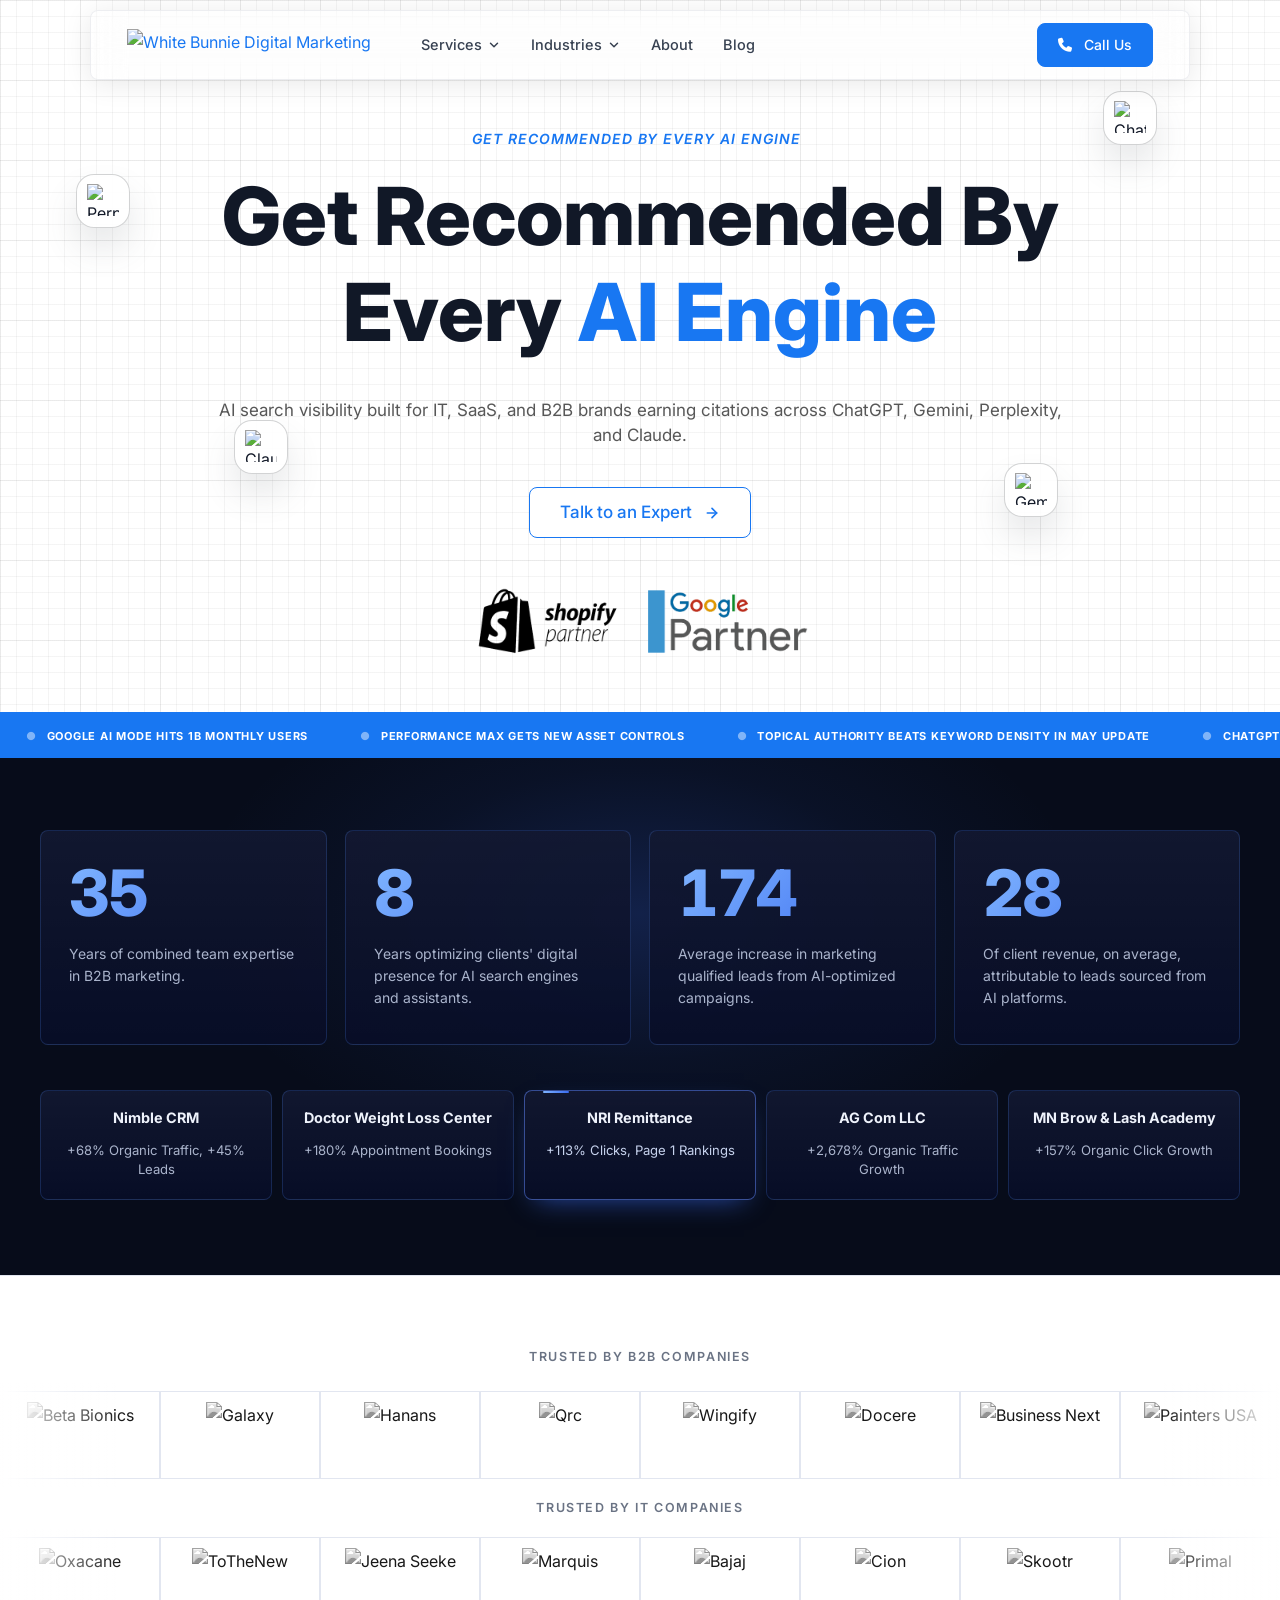
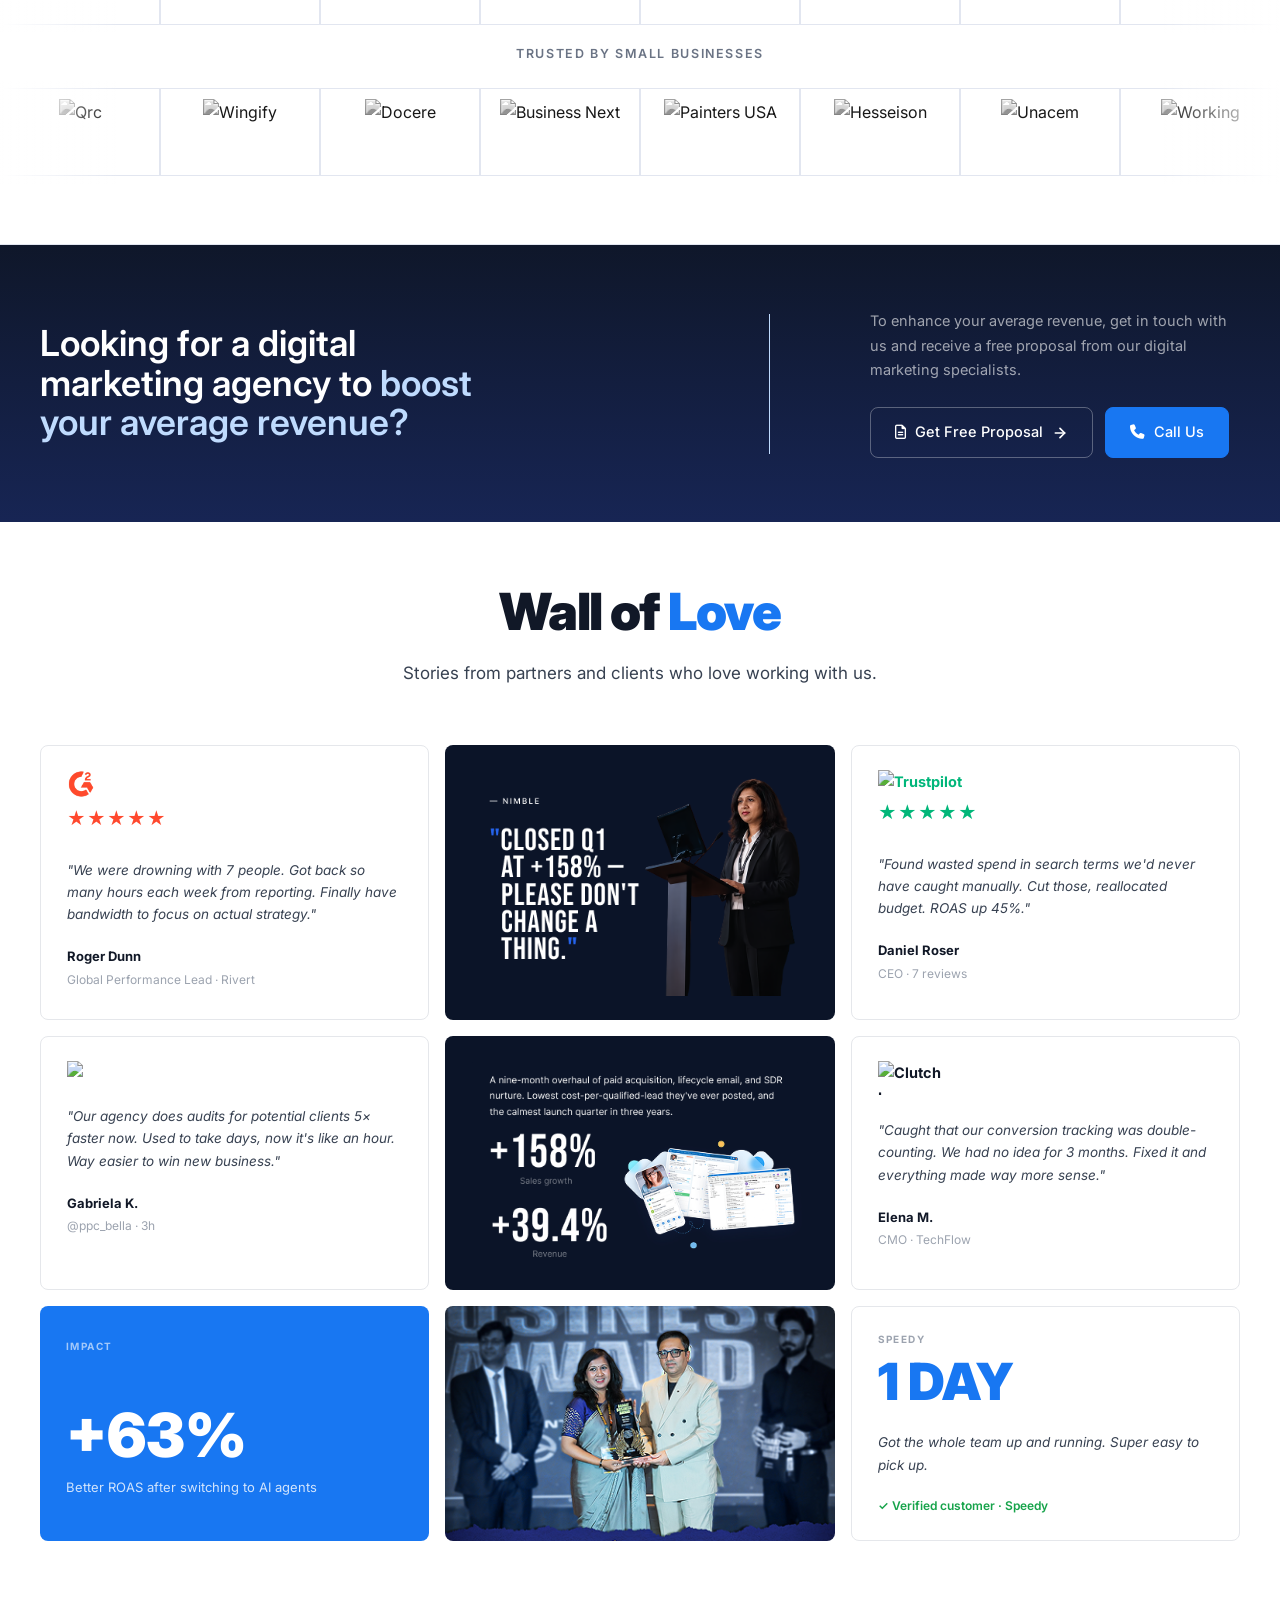
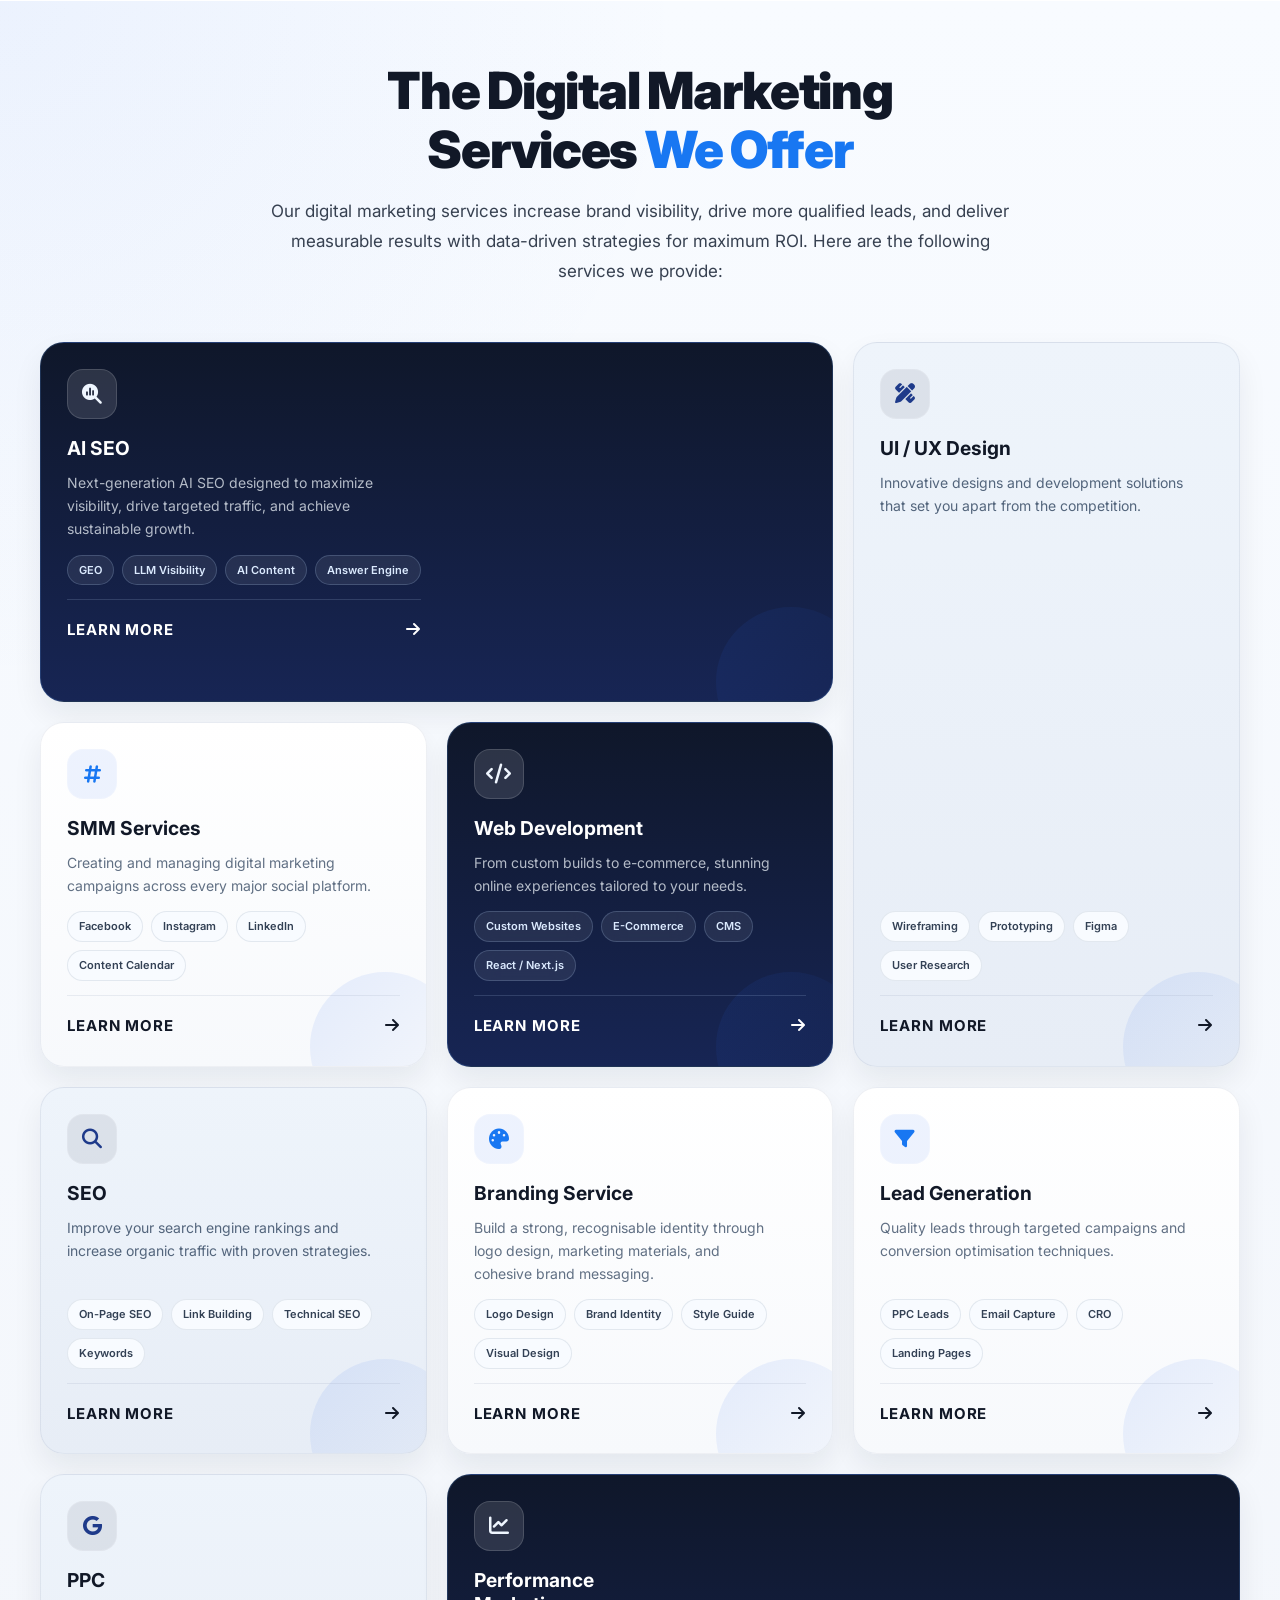
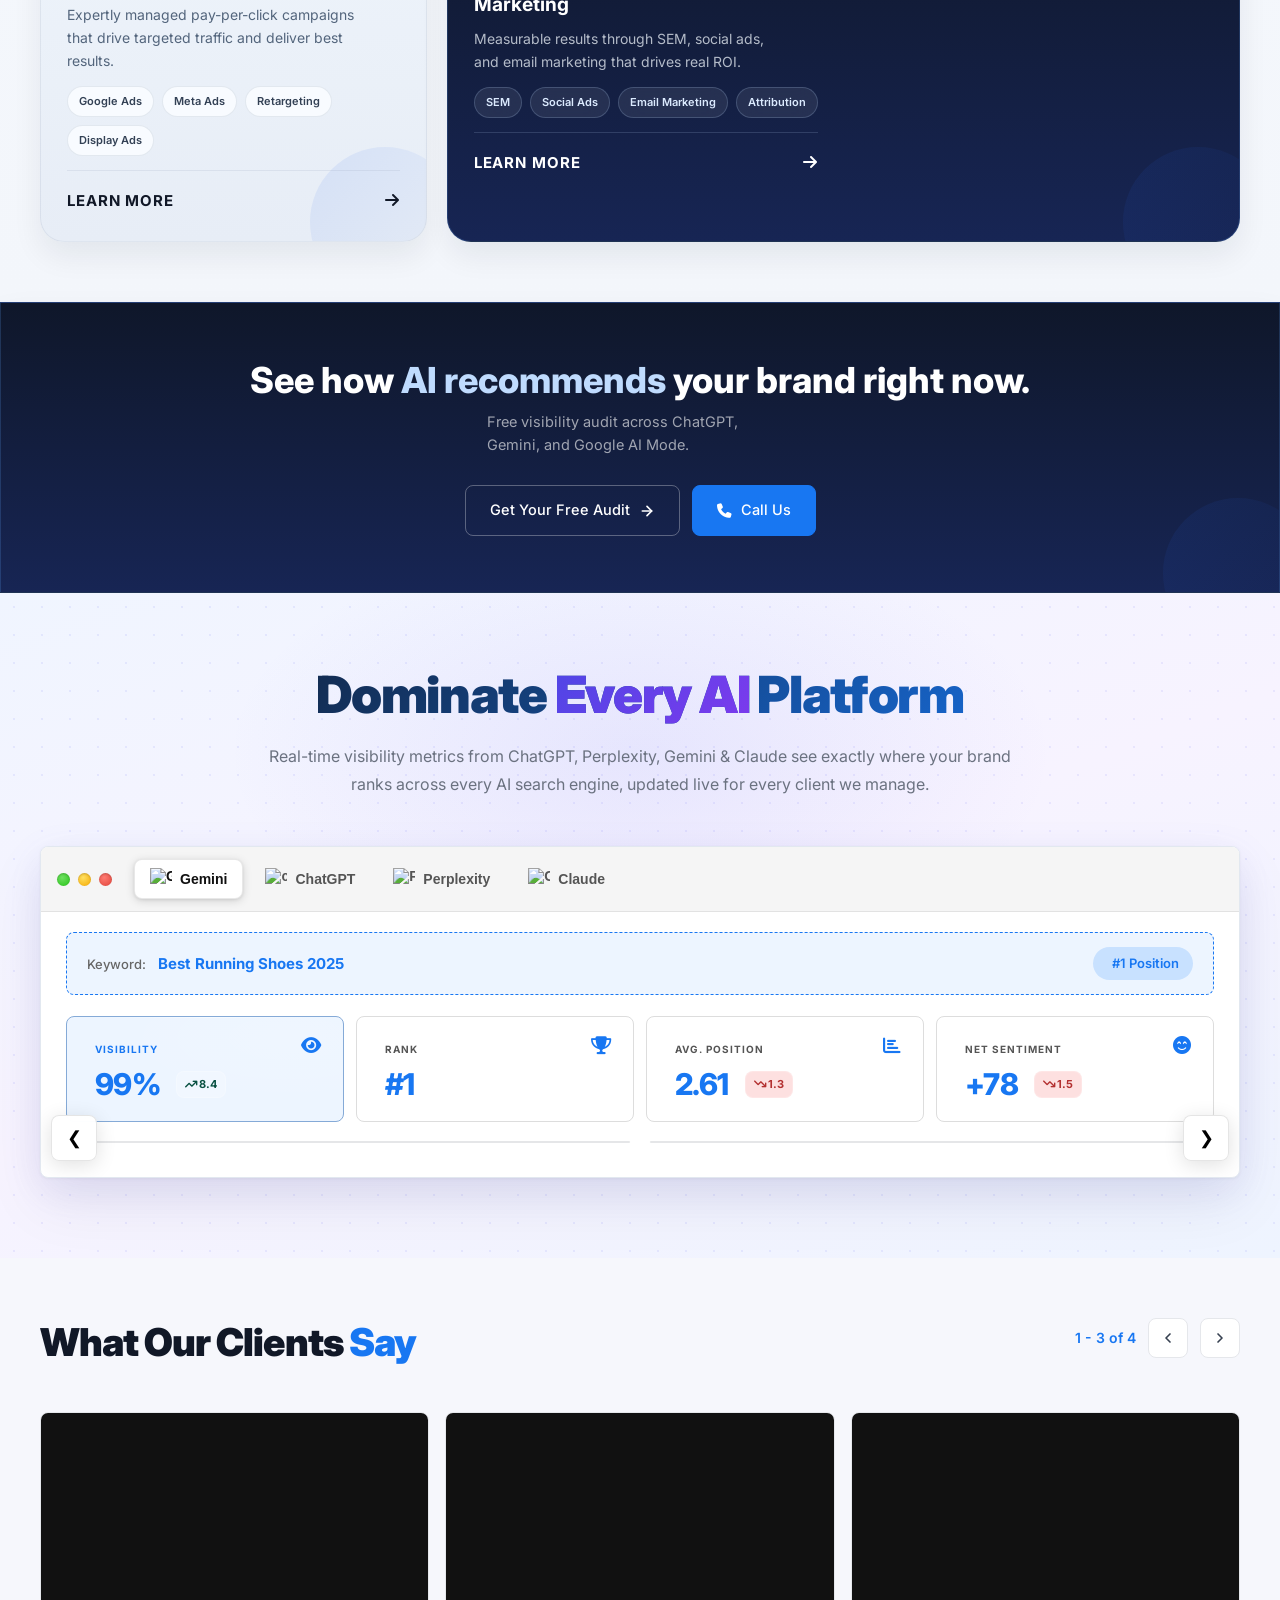
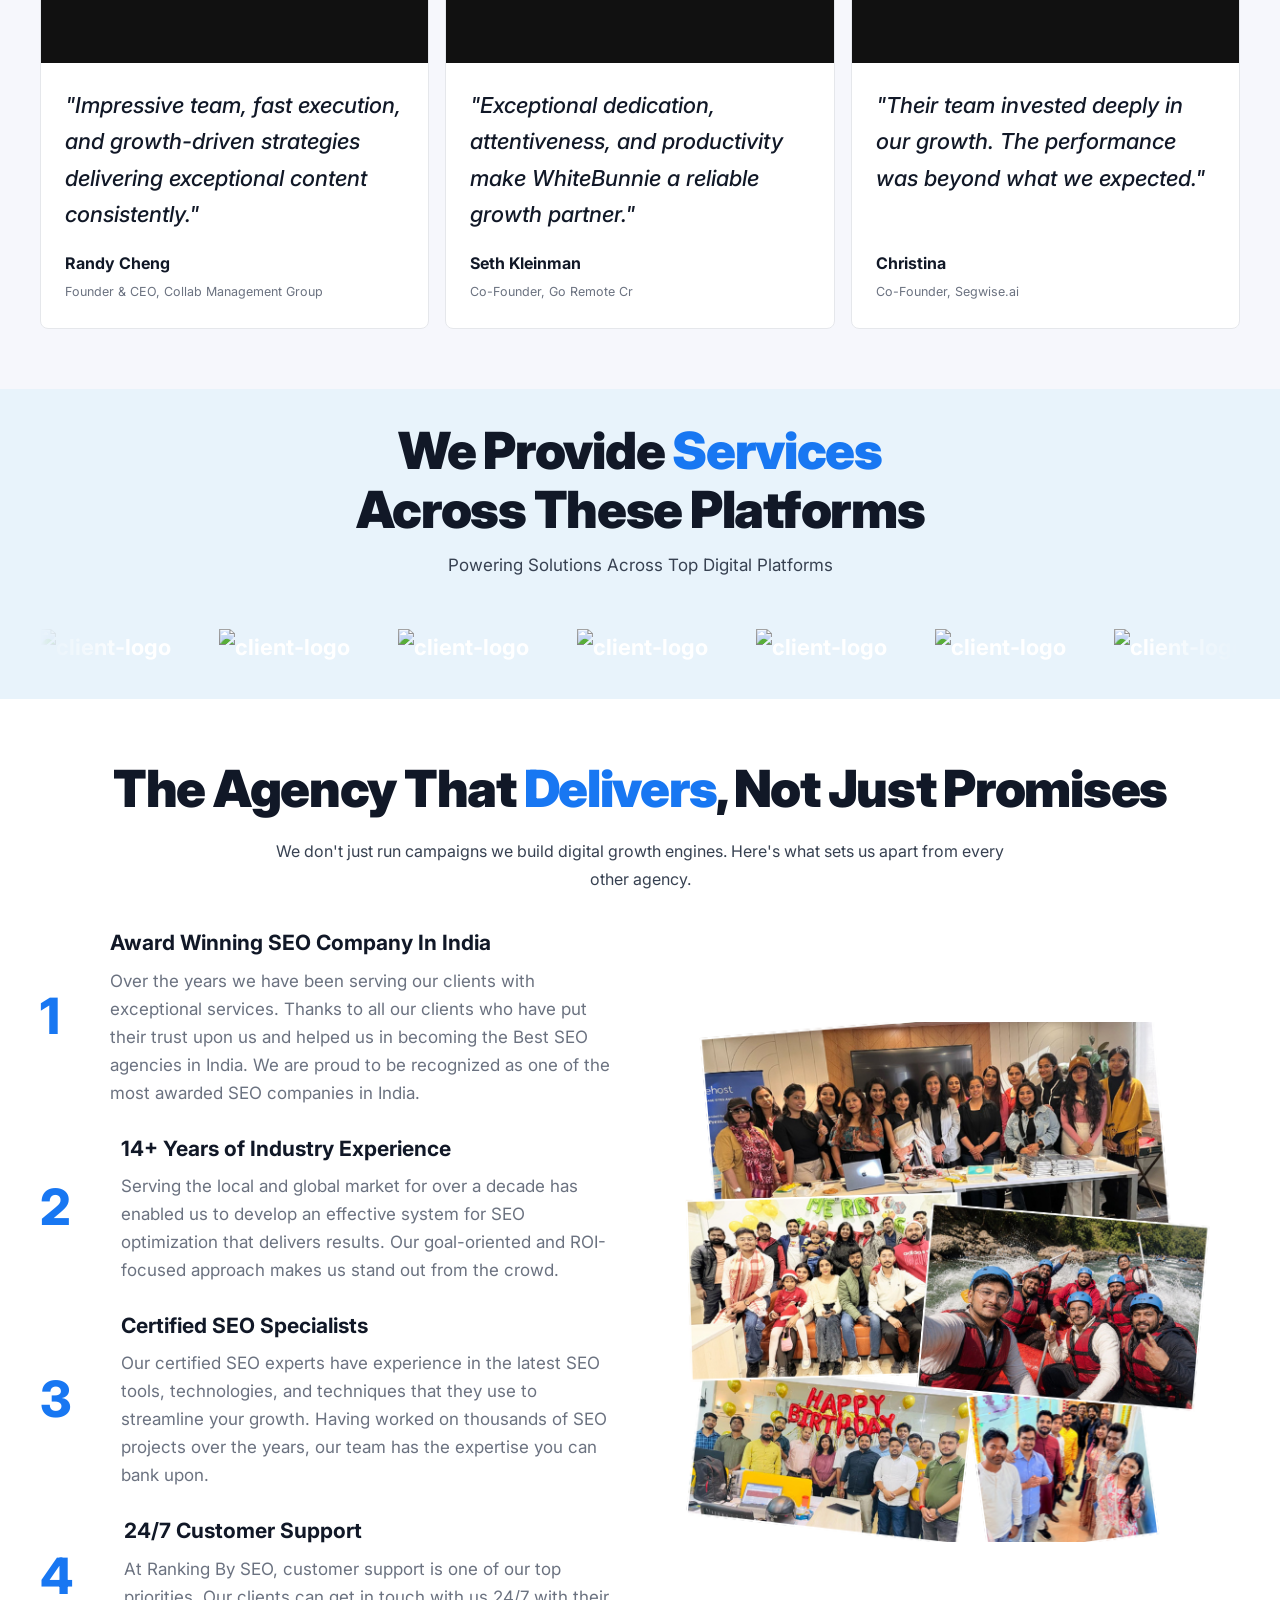
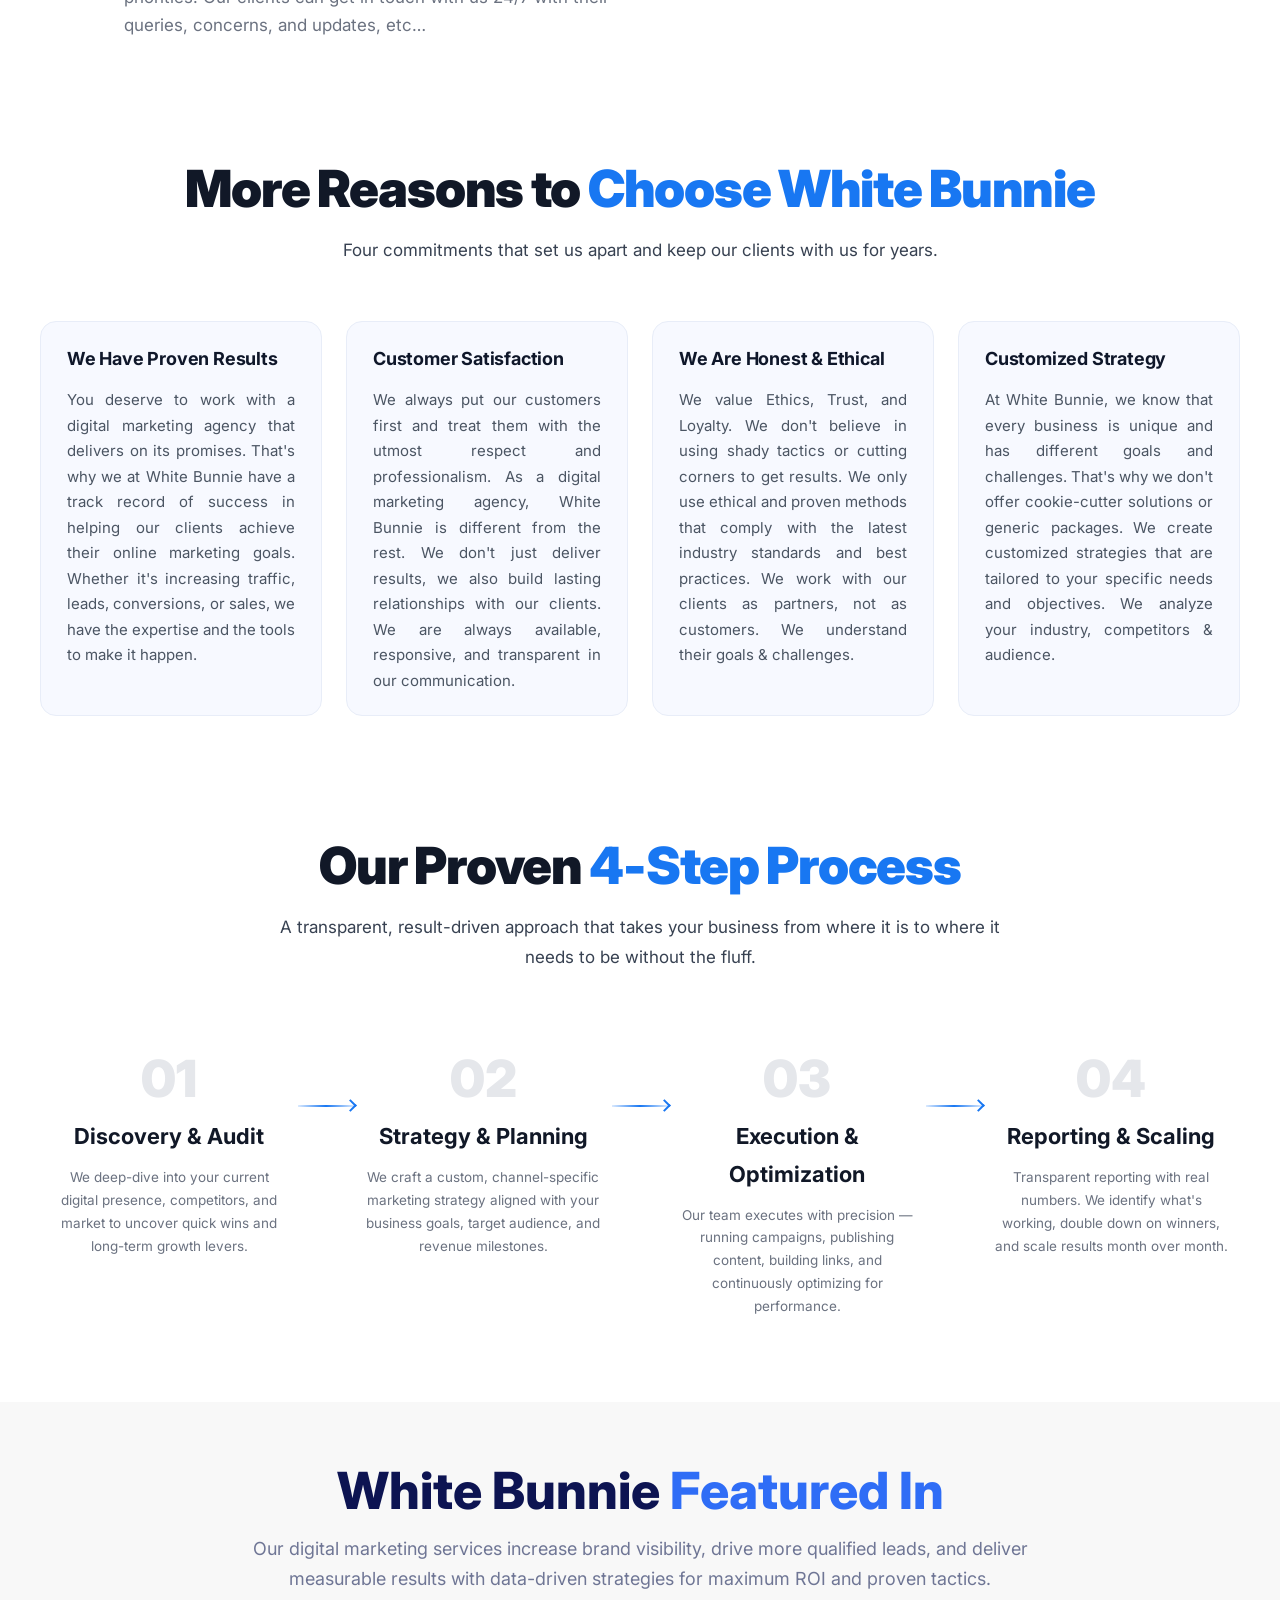
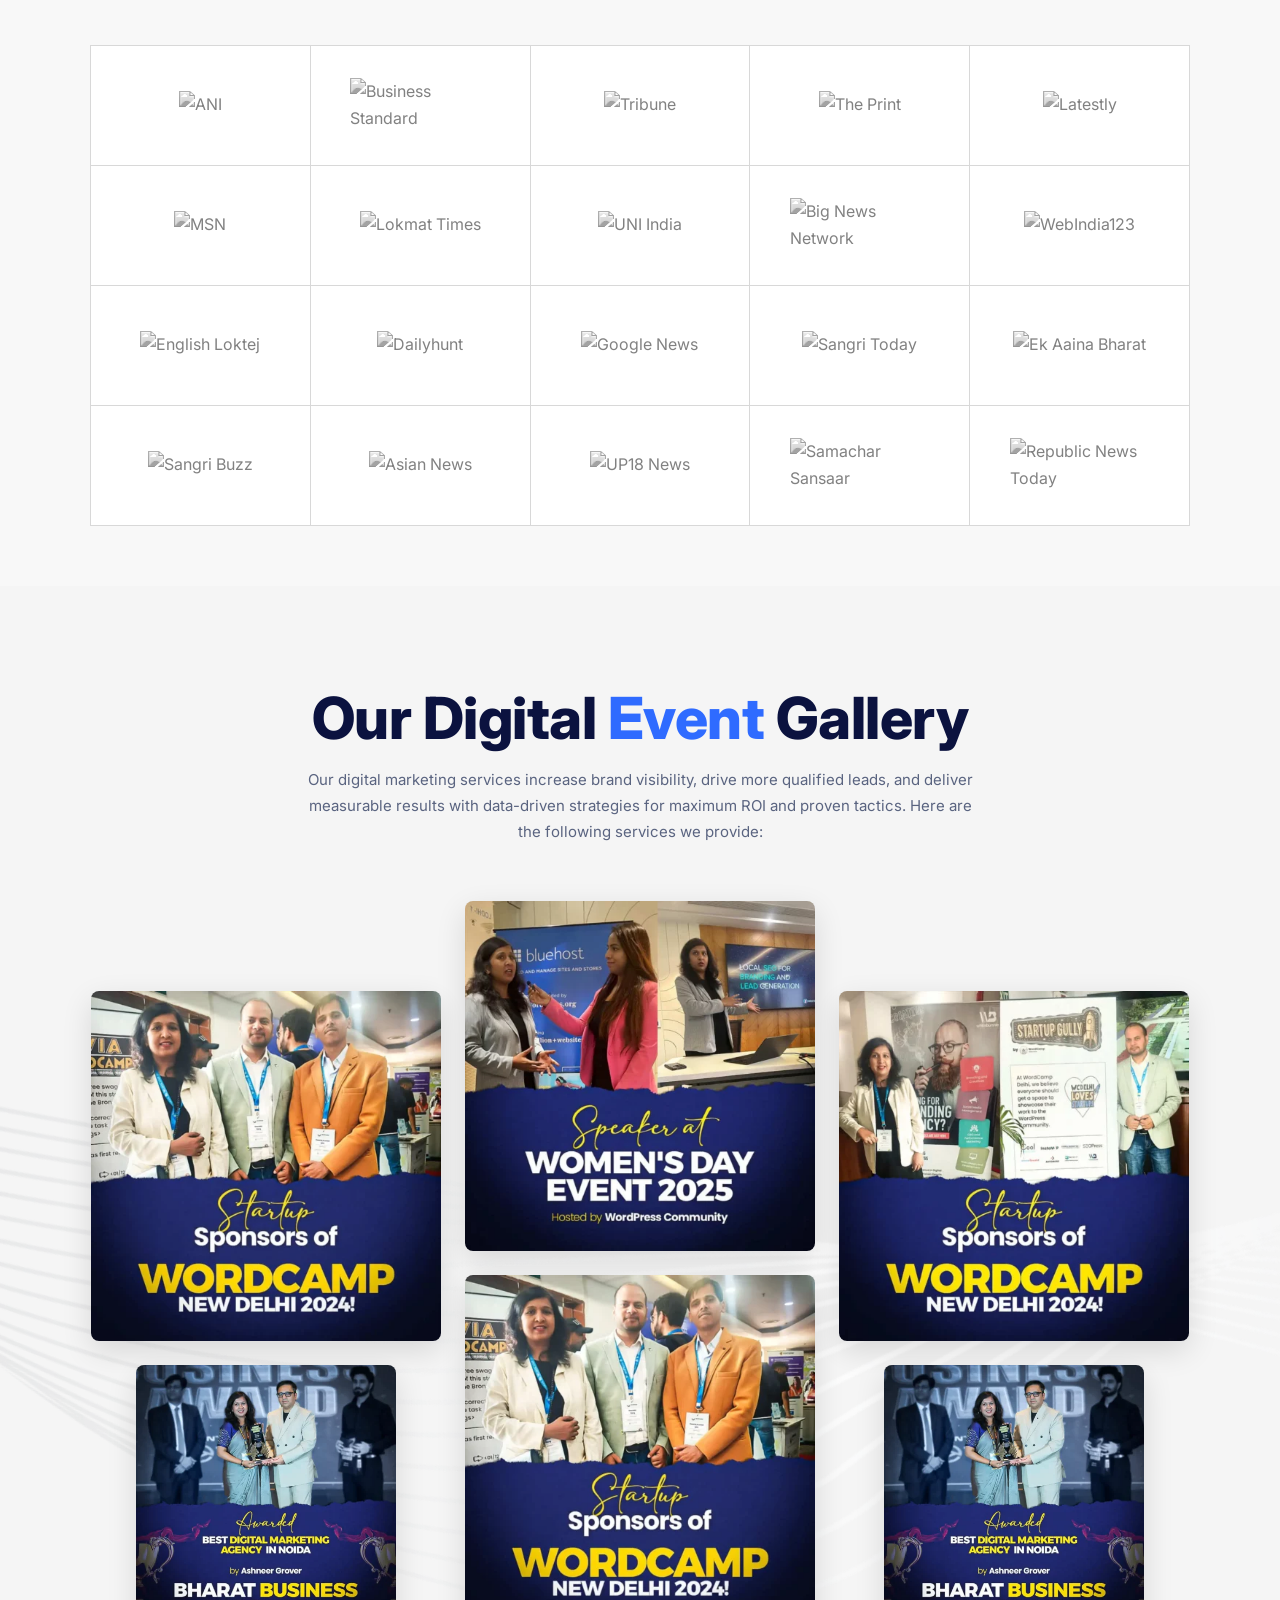
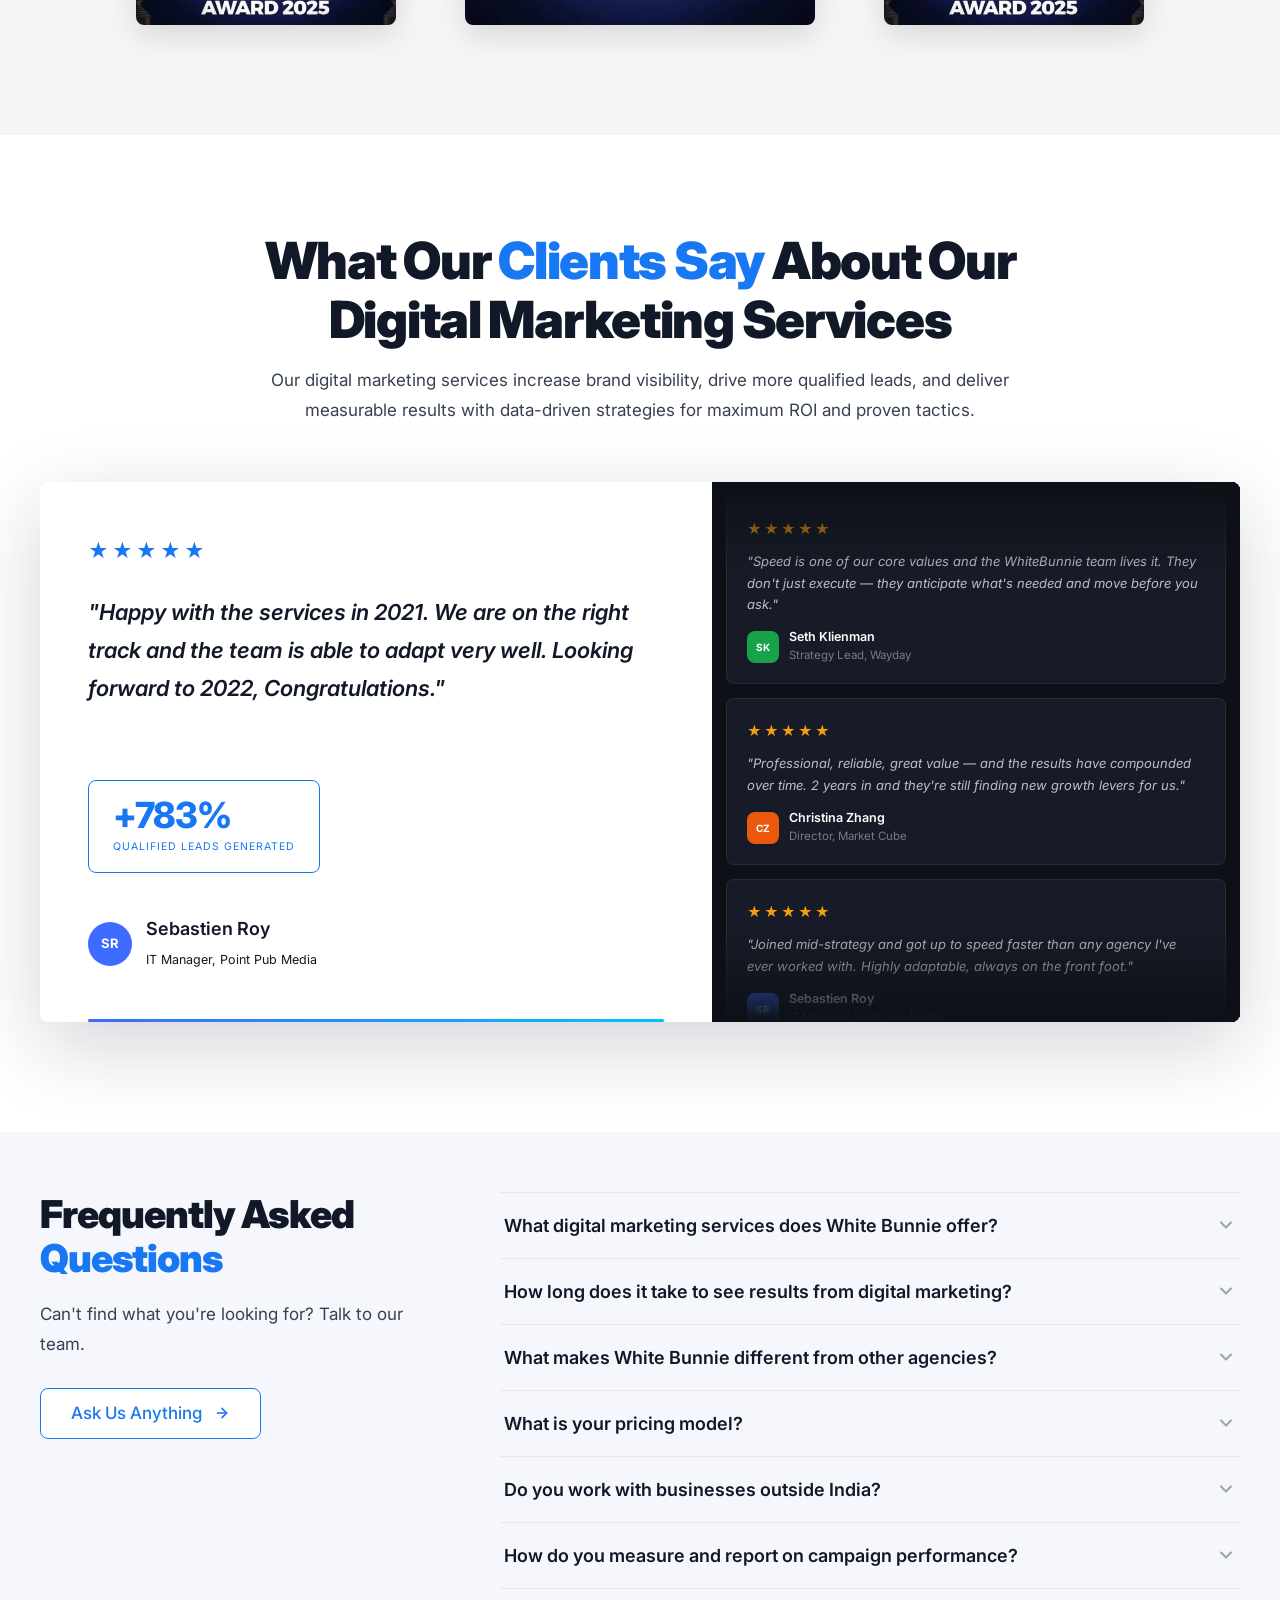
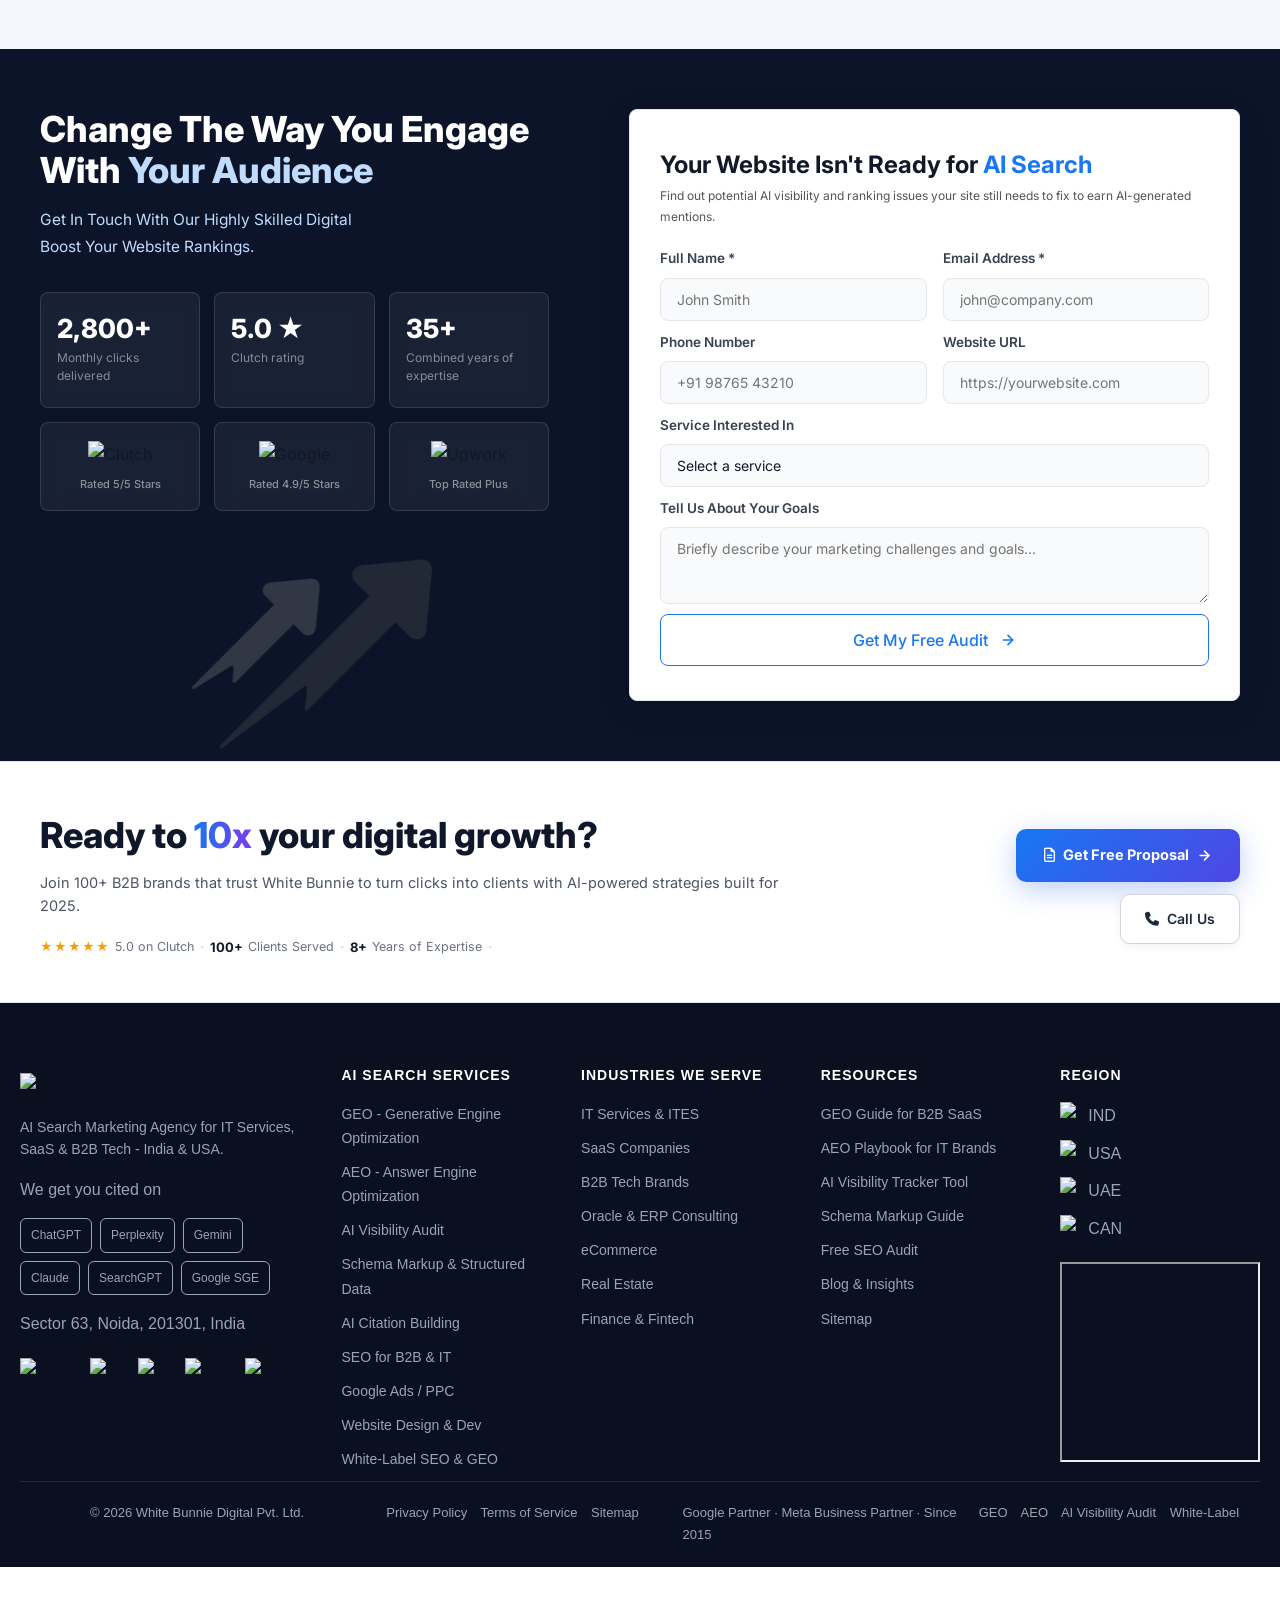
==== commit 35d6a5e6: "upadte section in home" ====
--- a/index.html
+++ b/index.html
@@ -17,6 +17,221 @@
 	<script src="https://unpkg.com/@lottiefiles/dotlottie-wc@latest/dist/dotlottie-wc.js" type="module"></script>
 
 </head>
+
+
+<style>
+	
+  /* ════════════════════════════════════
+     STATS SECTION
+  ════════════════════════════════════ */
+  
+   .stats-section{
+    position:relative;
+    isolation:isolate;
+    background:var(--clr-dark-bg);
+    padding:clamp(72px,5vw,128px) 24px;
+    overflow:hidden;
+  }
+  /* blurred background image + dark overlay */
+  .stats-section::before{
+    content:"";
+    position:absolute;
+    inset:-40px;                 /* bleed past edges so blur has no soft border */
+    z-index:-2;
+    background:
+      var(--stats-bg) center/cover no-repeat;
+    filter:blur(6px) saturate(.9);
+    transform:scale(1.06);       /* hide blur edge bleed */
+  }
+  /* ambient blue glow — sits above image, below content */
+  .stats-section::after{
+    content:"";
+    position:absolute;
+    top:-20%;left:50%;
+    z-index:-1;
+    width:min(900px,90%);
+    height:520px;
+    transform:translateX(-50%);
+    background:radial-gradient(ellipse at center,
+      rgba(58,108,240,.22) 0%,
+      rgba(58,108,240,.06) 40%,
+      transparent 70%);
+    pointer-events:none;
+  }
+ 
+  
+
+  /* .stats-section{ --stats-bg:url('https://images.unsplash.com/photo-1572423589021-a294e9ef8b85?q=80&w=1332&auto=format&fit=crop&ixlib=rb-4.1.0&ixid=M3wxMjA3fDB8MHxwaG90by1wYWdlfHx8fGVufDB8fHx8fA%3D%3D'); } */
+  .stats-section{ --stats-bg:url('https://images.unsplash.com/photo-1712111878737-c1d644970d1a?q=80&w=1170&auto=format&fit=crop&ixlib=rb-4.1.0&ixid=M3wxMjA3fDB8MHxwaG90by1wYWdlfHx8fGVufDB8fHx8fA%3D%3D'); }
+ 
+  .stats-wrap{position:relative;max-width:var(--wrap-max);margin:0 auto;}
+ 
+  /* eyebrow */
+  .stats-eyebrow{
+    display:inline-flex;
+    align-items:center;
+    gap:8px;
+    padding:7px 14px;
+    margin-bottom:clamp(36px,4.5vw,56px);
+    border:1px solid var(--stat-card-border);
+    border-radius:100px;
+    background:rgba(255,255,255,.02);
+    font-size:12px;
+    font-weight:600;
+    letter-spacing:.14em;
+    text-transform:uppercase;
+    color:var(--stat-text-soft);
+  }
+  .stats-eyebrow::before{
+    content:"";
+    width:6px;height:6px;border-radius:50%;
+    background:var(--clr-primary);
+    box-shadow:0 0 0 4px rgba(24,119,242,.20);
+  }
+ 
+  /* grid */
+  .stats-grid{
+    display:grid;
+    grid-template-columns:repeat(4,1fr);
+    gap:18px;
+  }
+ 
+  .stat-card{
+    position:relative;
+    padding:30px 28px 34px;
+    border:1px solid var(--stat-card-border);
+    border-radius: 8px;
+    /* border-radius:var(--r-lg); */
+    background:
+      linear-gradient(180deg, rgba(255,255,255,.04), rgba(255,255,255,0)),
+      var(--stat-card-bg);
+    transition:transform .5s var(--ease), border-color .3s ease, box-shadow .5s var(--ease);
+  }
+  .stat-card::after{
+    content:"";
+    position:absolute;inset:0;
+    border-radius:inherit;
+    padding:1px;
+    background:linear-gradient(180deg, rgba(127,180,255,.35), transparent 60%);
+    -webkit-mask:linear-gradient(#000 0 0) content-box, linear-gradient(#000 0 0);
+    -webkit-mask-composite:xor;
+            mask-composite:exclude;
+    opacity:0;
+    transition:opacity .4s ease;
+    pointer-events:none;
+  }
+  .stat-card:hover{
+    transform:translateY(-4px);
+    border-color:rgba(80,140,255,.4);
+    box-shadow:0 20px 50px rgba(8,14,40,.6);
+  }
+  .stat-card:hover::after{opacity:1;}
+ 
+  .stat-number{
+    display:block;
+    font-size:clamp(44px,5vw,64px);
+    font-weight:800;
+    line-height:1;
+    letter-spacing:-.03em;
+    margin-bottom:18px;
+    font-variant-numeric:tabular-nums;
+    background:linear-gradient(135deg, var(--stat-grad-from), var(--stat-grad-to));
+    -webkit-background-clip:text;
+            background-clip:text;
+    -webkit-text-fill-color:transparent;
+    color:var(--stat-grad-from); /* fallback */
+  }
+  .stat-number .unit{opacity:.8;}
+ 
+  .stat-card p{
+    font-size:14px;
+    line-height:1.6;
+    color:var(--stat-text-soft);
+  }
+ 
+  /* ════════════════════════════════════
+     CASE STUDY TABS
+  ════════════════════════════════════ */
+  .stats-tabs{
+    margin-top:clamp(48px,6vw,40px);
+    display:grid;
+    grid-template-columns:repeat(5,1fr);
+    gap:10px;
+  }
+ 
+  .tab{
+    position:relative;
+    display:flex;
+    flex-direction:column;
+    gap:9px;
+    padding:18px 18px 20px;
+    text-decoration:none;
+    border:1px solid var(--stat-card-border);
+    border-radius: 8px;
+    /* border-radius:var(--r-md); */
+    /* background:rgba(255,255,255,.015); */
+    transition:background .3s ease, border-color .3s ease, transform .4s var(--ease);
+
+
+	background: linear-gradient(180deg, rgba(255, 255, 255, .04), rgba(255, 255, 255, 0)), var(--stat-card-bg);
+
+  }
+  .tab::before{
+    content:"";
+    position:absolute;left:18px;top:0;
+    width:26px;height:2px;border-radius:2px;
+    background:linear-gradient(90deg, var(--stat-grad-from), var(--stat-grad-to));
+    transform:scaleX(0);
+    transform-origin:left;
+    transition:transform .35s var(--ease);
+  }
+  .tab:hover{
+    /* background:rgba(255,255,255,.04); */
+	background: linear-gradient(180deg, rgba(255, 255, 255, 0), rgba(255, 255, 255, 0)), var(--stat-card-bg);
+    border-color:rgba(80,140,255,.4);
+    transform:translateY(-2px);
+  }
+  .tab:hover::before,
+  .tab:focus-visible::before,
+  .tab.active::before{transform:scaleX(1);}
+ 
+  .tab:focus-visible{
+    outline:2px solid var(--clr-primary);
+    outline-offset:2px;
+  }
+ 
+  .tab.active{
+    /* background:var(--stat-tab-active); */
+	background: linear-gradient(180deg, rgba(255, 255, 255, .04), rgba(255, 255, 255, 0)), var(--stat-card-bg);
+    border-color:rgba(99,138,255,.5);
+  }
+ 
+  .tab-title{
+    font-size:14px;
+    font-weight:700;
+    line-height:1.3;
+    color:var(--stat-text-main);
+  }
+  .tab-meta{
+    font-size:12px;
+    line-height:1.45;
+    color:var(--stat-text-soft);
+  }
+  .tab.active .tab-meta{color:#c7d3ee;}
+ 
+  /* ────────────── responsive ────────────── */
+  @media (max-width:900px){
+    .stats-grid{grid-template-columns:repeat(2,1fr);}
+    .stats-tabs{grid-template-columns:repeat(2,1fr);}
+  }
+  @media (max-width:560px){
+    .stats-grid{grid-template-columns:1fr;}
+    .stats-tabs{grid-template-columns:1fr;}
+  }
+  @media (prefers-reduced-motion:reduce){
+    *{transition:none!important;}
+  }
+</style>
 
 <body>
 
@@ -337,92 +552,99 @@
 	<!-- ════════════════════════════════════
   STATS SECTION
 ════════════════════════════════════ -->
-	<section class="stats-section" data-nav-theme="dark">
-
-		<!-- <div class="hero-fade"></div> -->
-
-		<div class="stats-wrap">
-			<div class="stats-grid">
-				<article class="stat-card">
-					<div class="stat-head">
-						<span class="stat-number">35+</span>
-						<p>years of combined team expertise in B2B marketing, underscoring the depth of experience.</p>
-					</div>
-					<!-- <p class="stat-body">Over a decade and a half of proven excellence in digital marketing.</p> -->
-				</article>
-				<article class="stat-card">
-					<div class="stat-head">
-						<span class="stat-number">8+</span>
-						<p>years specializing in optimizing clients' digital presence for AI search engines and
-							assistants</p>
-					</div>
-					<!-- <p class="stat-body">A thousand campaigns that drove real, measurable business growth.</p> -->
-				</article>
-				<article class="stat-card">
-					<div class="stat-head">
-						<span class="stat-number">174+</span>
-						<p>average increase in marketing qualified leads (MQLs) for clients from AI-optimized content
-							and campaigns</p>
-					</div>
-					<!-- <p class="stat-body">120+ brands trust White Bunnie for their digital transformation.</p> -->
-				</article>
-				<article class="stat-card">
-					<div class="stat-head">
-						<span class="stat-number">28%</span>
-						<p>of client revenue, on average, directly attributable to leads sourced from AI platforms</p>
-					</div>
-					<!-- <p class="stat-body">Nearly 100,000 qualified leads delivered to our clients.</p> -->
-				</article>
-			</div>
-
-			<!-- <nav class="stats-tabs" aria-label="Client case studies">
-				<a href="#" class="tab" data-tab="1"><span class="tab-title">Nimble CRM</span><span
-						class="tab-meta">+312% SQLs, 9 mo</span></a>
-				<a href="#" class="tab" data-tab="2"><span class="tab-title">TechFlow SaaS</span><span
-						class="tab-meta">+158% Leads, 6 mo</span></a>
-				<a href="#" class="tab active" data-tab="3"><span class="tab-title">MedCare India</span><span
-						class="tab-meta">+245% Organic, 8 mo</span></a>
-				<a href="#" class="tab" data-tab="4"><span class="tab-title">Retail Giant</span><span
-						class="tab-meta">+63% ROAS, 4 mo</span></a>
-				<a href="#" class="tab" data-tab="5"><span class="tab-title">EduTech Brand</span><span
-						class="tab-meta">+390% SQLs, 7 mo</span></a>
-			</nav> -->
-
-			<nav class="stats-tabs" aria-label="Client case studies">
-				<a href="https://whitebunnie.com/case-study/nimble-crm-2/" class="tab" data-tab="1">
-					<span class="tab-title">Nimble CRM</span>
-					<span class="tab-meta">+68% Organic Traffic, +45% Leads</span>
-				</a>
-
-				<a href="https://whitebunnie.com/case-study/dwlc/" class="tab" data-tab="2">
-					<span class="tab-title">Doctor Weight Loss Center</span>
-					<span class="tab-meta">+180% Appointment Bookings</span>
-				</a>
-
-				<a href="https://whitebunnie.com/case-study/nri-remittance/" class="tab active" data-tab="3">
-					<span class="tab-title">NRI Remittance</span>
-					<span class="tab-meta">+113% Clicks, Page 1 Rankings</span>
-				</a>
-
-				<a href="https://whitebunnie.com/case-study/ag-com-llc/" class="tab" data-tab="4">
-					<span class="tab-title">AG Com LLC</span>
-					<span class="tab-meta">+2,678% Organic Traffic Growth</span>
-				</a>
-
-				<a href="https://whitebunnie.com/case-study/mn-brow-lash-academy/" class="tab" data-tab="5">
-					<span class="tab-title">MN Brow & Lash Academy</span>
-					<span class="tab-meta">+157% Organic Click Growth</span>
-				</a>
-			</nav>
-
-
-		</div>
-	</section>
-
-
-
-
-
+
+
+
+
+  <!-- ════════════════════════════════════
+    STATS SECTION
+  ════════════════════════════════════ -->
+  <section class="stats-section" data-nav-theme="dark">
+    <div class="stats-wrap">
+ 
+      <!-- <div class="stats-eyebrow">Proven in numbers</div> -->
+ 
+      <div class="stats-grid">
+        <article class="stat-card">
+          <span class="stat-number" data-value="35" data-suffix="+">0<span class="unit">+</span></span>
+          <p>Years of combined team expertise in B2B marketing.</p>
+        </article>
+ 
+        <article class="stat-card">
+          <span class="stat-number" data-value="8" data-suffix="+">0<span class="unit">+</span></span>
+          <p>Years optimizing clients' digital presence for AI search engines and assistants.</p>
+        </article>
+ 
+        <article class="stat-card">
+          <span class="stat-number" data-value="174" data-suffix="%">0<span class="unit">%</span></span>
+          <p>Average increase in marketing qualified leads from AI-optimized campaigns.</p>
+        </article>
+ 
+        <article class="stat-card">
+          <span class="stat-number" data-value="28" data-suffix="%">0<span class="unit">%</span></span>
+          <p>Of client revenue, on average, attributable to leads sourced from AI platforms.</p>
+        </article>
+      </div>
+ 
+      <nav class="stats-tabs" aria-label="Client case studies">
+        <a href="https://whitebunnie.com/case-study/nimble-crm-2/" class="tab" data-tab="1">
+          <span class="tab-title">Nimble CRM</span>
+          <span class="tab-meta">+68% Organic Traffic, +45% Leads</span>
+        </a>
+ 
+        <a href="https://whitebunnie.com/case-study/dwlc/" class="tab" data-tab="2">
+          <span class="tab-title">Doctor Weight Loss Center</span>
+          <span class="tab-meta">+180% Appointment Bookings</span>
+        </a>
+ 
+        <a href="https://whitebunnie.com/case-study/nri-remittance/" class="tab active" data-tab="3">
+          <span class="tab-title">NRI Remittance</span>
+          <span class="tab-meta">+113% Clicks, Page 1 Rankings</span>
+        </a>
+ 
+        <a href="https://whitebunnie.com/case-study/ag-com-llc/" class="tab" data-tab="4">
+          <span class="tab-title">AG Com LLC</span>
+          <span class="tab-meta">+2,678% Organic Traffic Growth</span>
+        </a>
+ 
+        <a href="https://whitebunnie.com/case-study/mn-brow-lash-academy/" class="tab" data-tab="5">
+          <span class="tab-title">MN Brow &amp; Lash Academy</span>
+          <span class="tab-meta">+157% Organic Click Growth</span>
+        </a>
+      </nav>
+ 
+    </div>
+  </section>
+ 
+  <script>
+    // Count-up on scroll — respects reduced-motion
+    (function(){
+      var reduce = window.matchMedia('(prefers-reduced-motion: reduce)').matches;
+      var nums = document.querySelectorAll('.stat-number');
+      function render(el,val,suffix){el.innerHTML=val+'<span class="unit">'+suffix+'</span>';}
+      function animate(el){
+        var target=+el.dataset.value, suffix=el.dataset.suffix||'';
+        if(reduce){render(el,target,suffix);return;}
+        var start=null, dur=1400;
+        function step(ts){
+          if(!start)start=ts;
+          var p=Math.min((ts-start)/dur,1);
+          var eased=1-Math.pow(1-p,3);
+          render(el,Math.round(target*eased),suffix);
+          if(p<1)requestAnimationFrame(step);
+        }
+        requestAnimationFrame(step);
+      }
+      if('IntersectionObserver' in window){
+        var io=new IntersectionObserver(function(entries){
+          entries.forEach(function(e){if(e.isIntersecting){animate(e.target);io.unobserve(e.target);}});
+        },{threshold:.4});
+        nums.forEach(function(n){io.observe(n);});
+      }else{
+        nums.forEach(function(n){render(n,+n.dataset.value,n.dataset.suffix||'');});
+      }
+    })();
+  </script>
 
 
 
@@ -2883,4 +3105,96 @@
 
 </body>
 
-</html>+</html>
+
+
+
+
+
+
+
+
+
+
+
+
+
+
+
+
+
+
+
+
+
+
+
+
+
+
+
+	<!-- 
+
+	<section class="stats-section" data-nav-theme="dark">
+
+		<div class="stats-wrap">
+			<div class="stats-grid">
+				<article class="stat-card">
+					<div class="stat-head">
+						<span class="stat-number">35+</span>
+						<p>years of combined team expertise in B2B marketing, underscoring the depth of experience.</p>
+					</div>
+				</article>
+				<article class="stat-card">
+					<div class="stat-head">
+						<span class="stat-number">8+</span>
+						<p>years specializing in optimizing clients' digital presence for AI search engines and
+							assistants</p>
+					</div>
+				</article>
+				<article class="stat-card">
+					<div class="stat-head">
+						<span class="stat-number">174+</span>
+						<p>average increase in marketing qualified leads (MQLs) for clients from AI-optimized content
+							and campaigns</p>
+					</div>
+				</article>
+				<article class="stat-card">
+					<div class="stat-head">
+						<span class="stat-number">28%</span>
+						<p>of client revenue, on average, directly attributable to leads sourced from AI platforms</p>
+					</div>
+				</article>
+			</div>
+
+
+			<nav class="stats-tabs" aria-label="Client case studies">
+				<a href="https://whitebunnie.com/case-study/nimble-crm-2/" class="tab" data-tab="1">
+					<span class="tab-title">Nimble CRM</span>
+					<span class="tab-meta">+68% Organic Traffic, +45% Leads</span>
+				</a>
+
+				<a href="https://whitebunnie.com/case-study/dwlc/" class="tab" data-tab="2">
+					<span class="tab-title">Doctor Weight Loss Center</span>
+					<span class="tab-meta">+180% Appointment Bookings</span>
+				</a>
+
+				<a href="https://whitebunnie.com/case-study/nri-remittance/" class="tab active" data-tab="3">
+					<span class="tab-title">NRI Remittance</span>
+					<span class="tab-meta">+113% Clicks, Page 1 Rankings</span>
+				</a>
+
+				<a href="https://whitebunnie.com/case-study/ag-com-llc/" class="tab" data-tab="4">
+					<span class="tab-title">AG Com LLC</span>
+					<span class="tab-meta">+2,678% Organic Traffic Growth</span>
+				</a>
+
+				<a href="https://whitebunnie.com/case-study/mn-brow-lash-academy/" class="tab" data-tab="5">
+					<span class="tab-title">MN Brow & Lash Academy</span>
+					<span class="tab-meta">+157% Organic Click Growth</span>
+				</a>
+			</nav>
+
+
+		</div>
+	</section>   -->
--- a/styleBlue.css
+++ b/styleBlue.css
@@ -1040,7 +1040,7 @@
 /* ══════════════════════════════════════════════════════════
    4. STATS SECTION (photo background, dark overlay)
 ══════════════════════════════════════════════════════════ */
-.stats-section {
+/* .stats-section {
   position: relative;
   isolation: isolate;
   padding: clamp(40px, 7vw, 60px) clamp(18px, 5vw, 80px);
@@ -1073,8 +1073,8 @@
 
 .stats-grid {
   display: grid;
-  grid-template-columns: repeat(2, 1fr);
-  gap: clamp(18px, 2.5vw, 34px);
+  grid-template-columns: repeat(4, 1fr);
+  gap: clamp(12px, 1vw, 34px);
 }
 
 .stat-card {
@@ -1084,7 +1084,7 @@
   -webkit-backdrop-filter: blur(18px) saturate(140%);
   border: 1px solid var(--stat-card-border);
   border-radius: var(--r);
-  padding: clamp(24px, 3vw, 40px);
+  padding: clamp(24px, 2vw, 40px);
   box-shadow: 0 8px 30px rgba(0, 5, 22, 0.5), 0 24px 50px -20px rgba(0, 0, 0, 0.65), inset 0 1px 0 rgba(255, 255, 255, 0.07);
   opacity: 0;
   transform: translateY(24px);
@@ -1130,7 +1130,9 @@
 .stat-head {
   display: flex;
   align-items: flex-start;
-  gap: clamp(16px, 2vw, 28px);
+  gap: clamp(16px, 1vw, 28px);
+
+  flex-direction: column;
 }
 
 .stat-number {
@@ -1261,7 +1263,7 @@
   .tab:hover {
     transform: none;
   }
-}
+} */
 
 /* ══════════════════════════════════════════════════════════
    5. CLIENT TRUST LOGOS
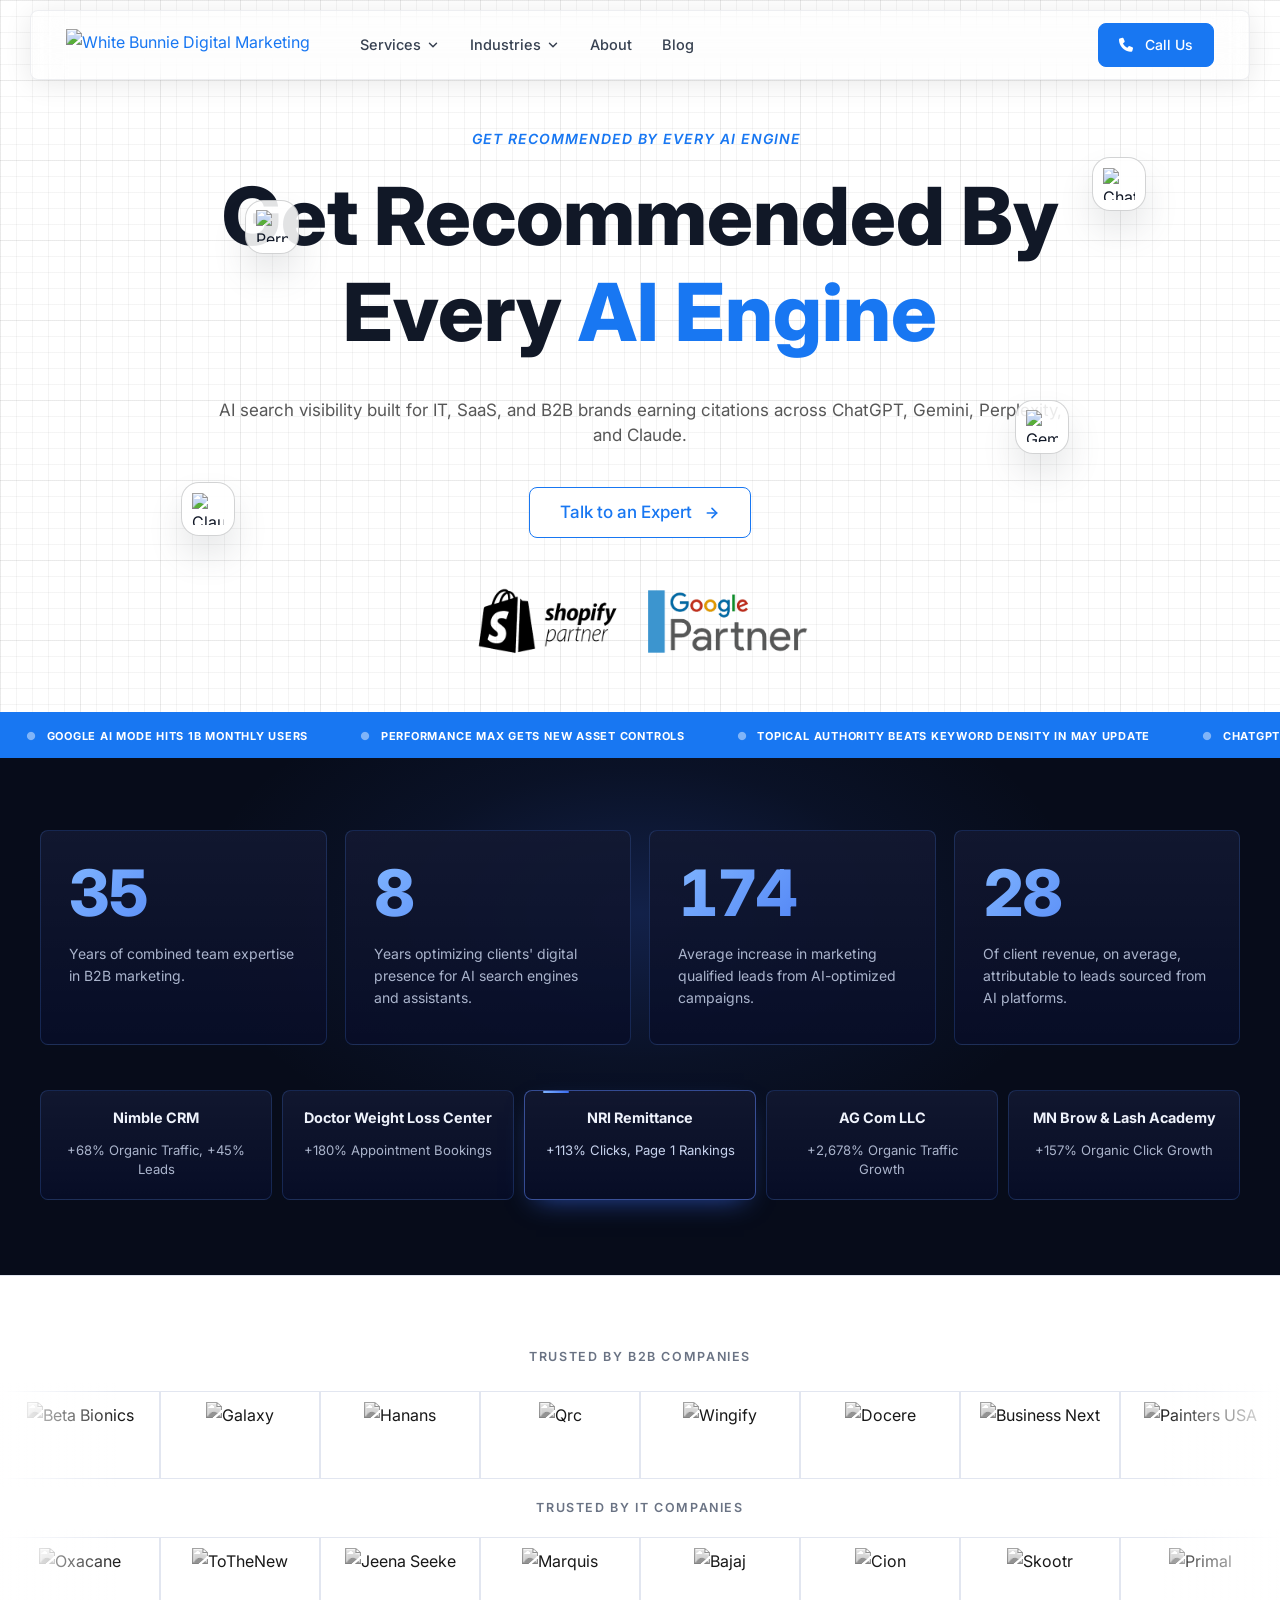
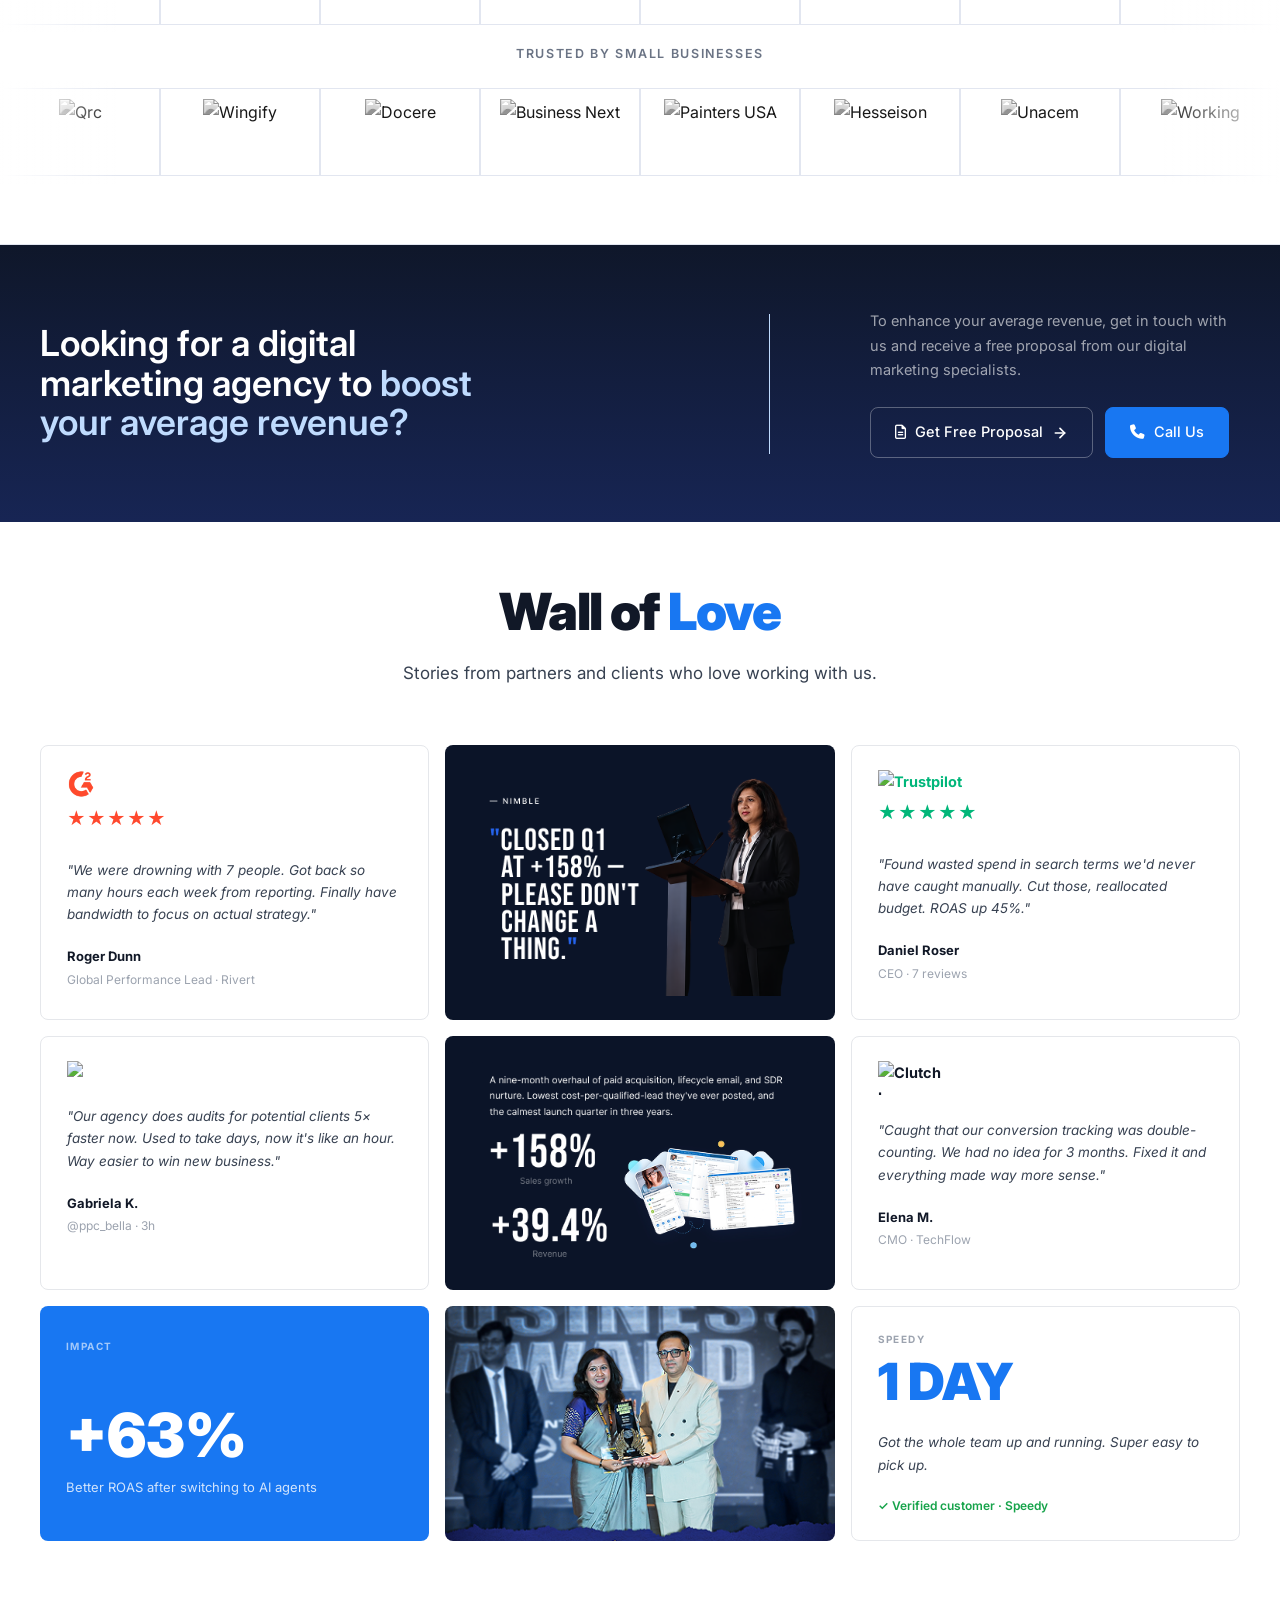
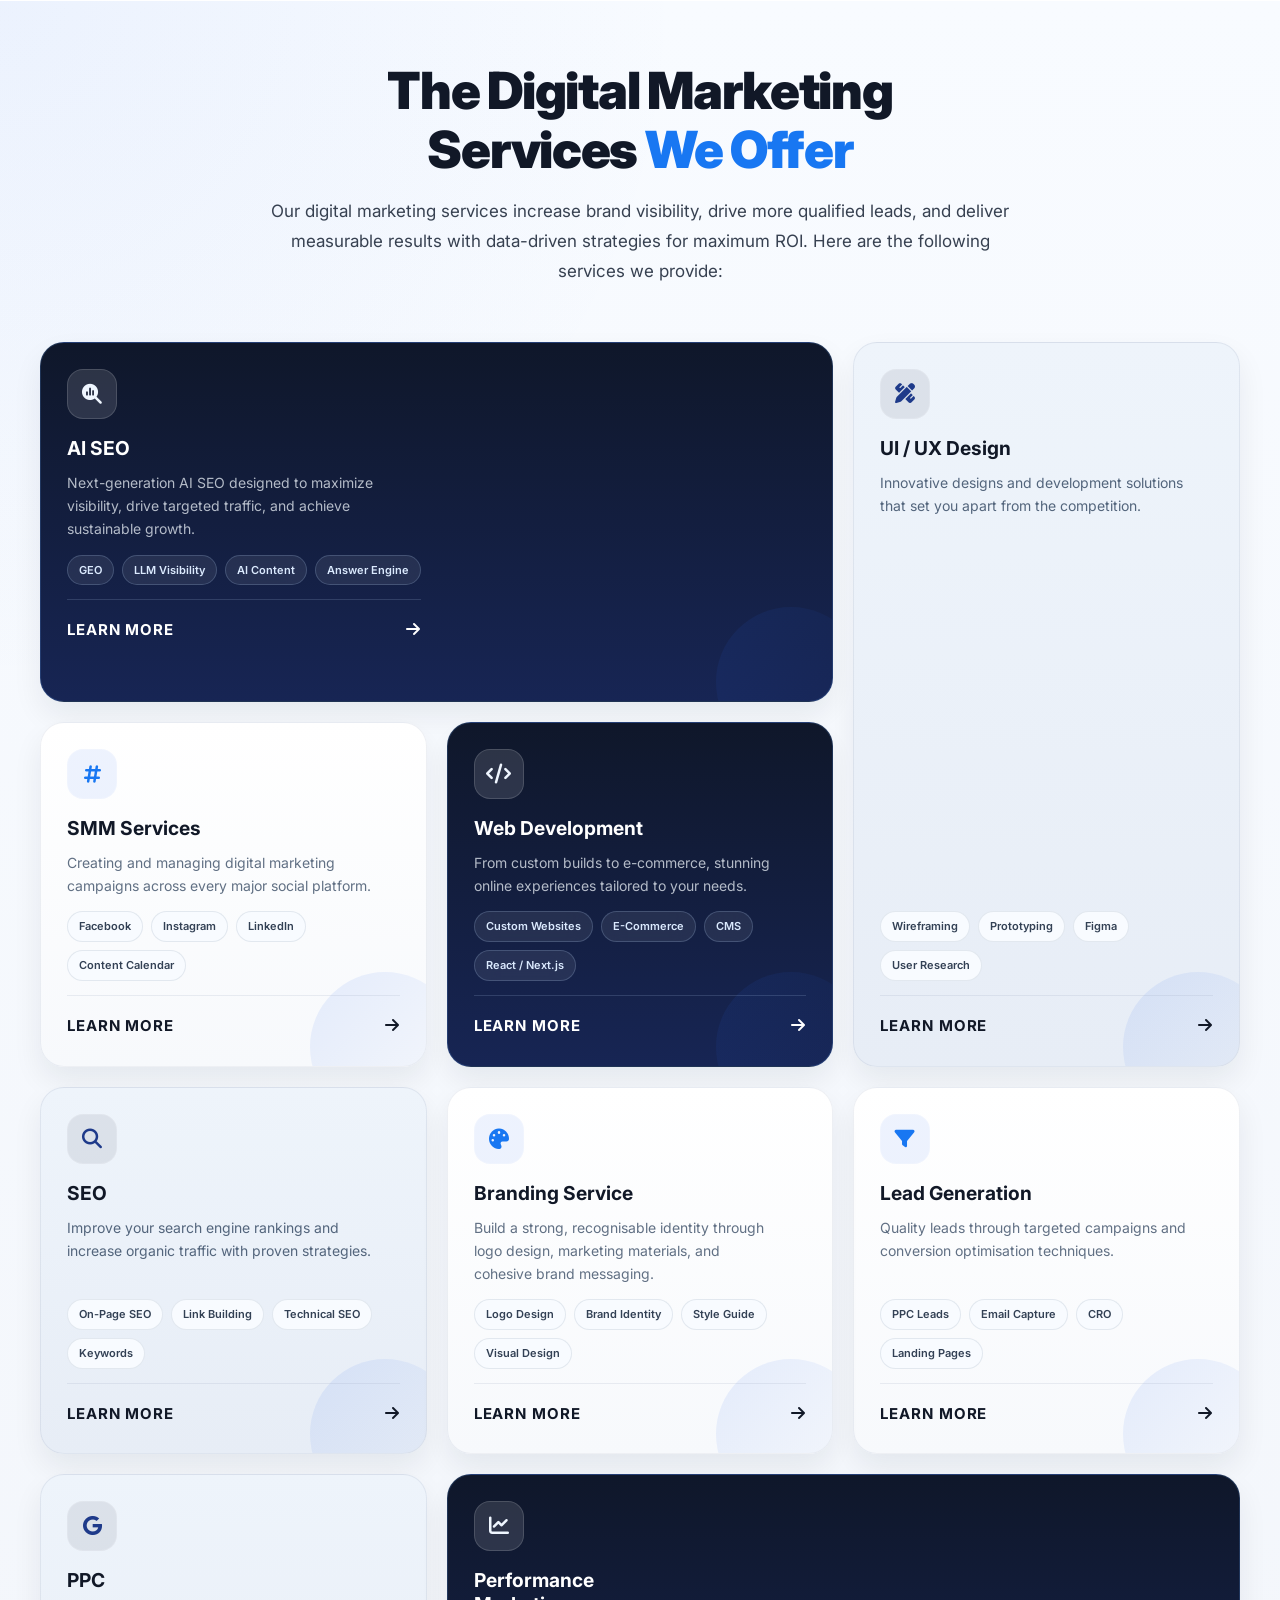
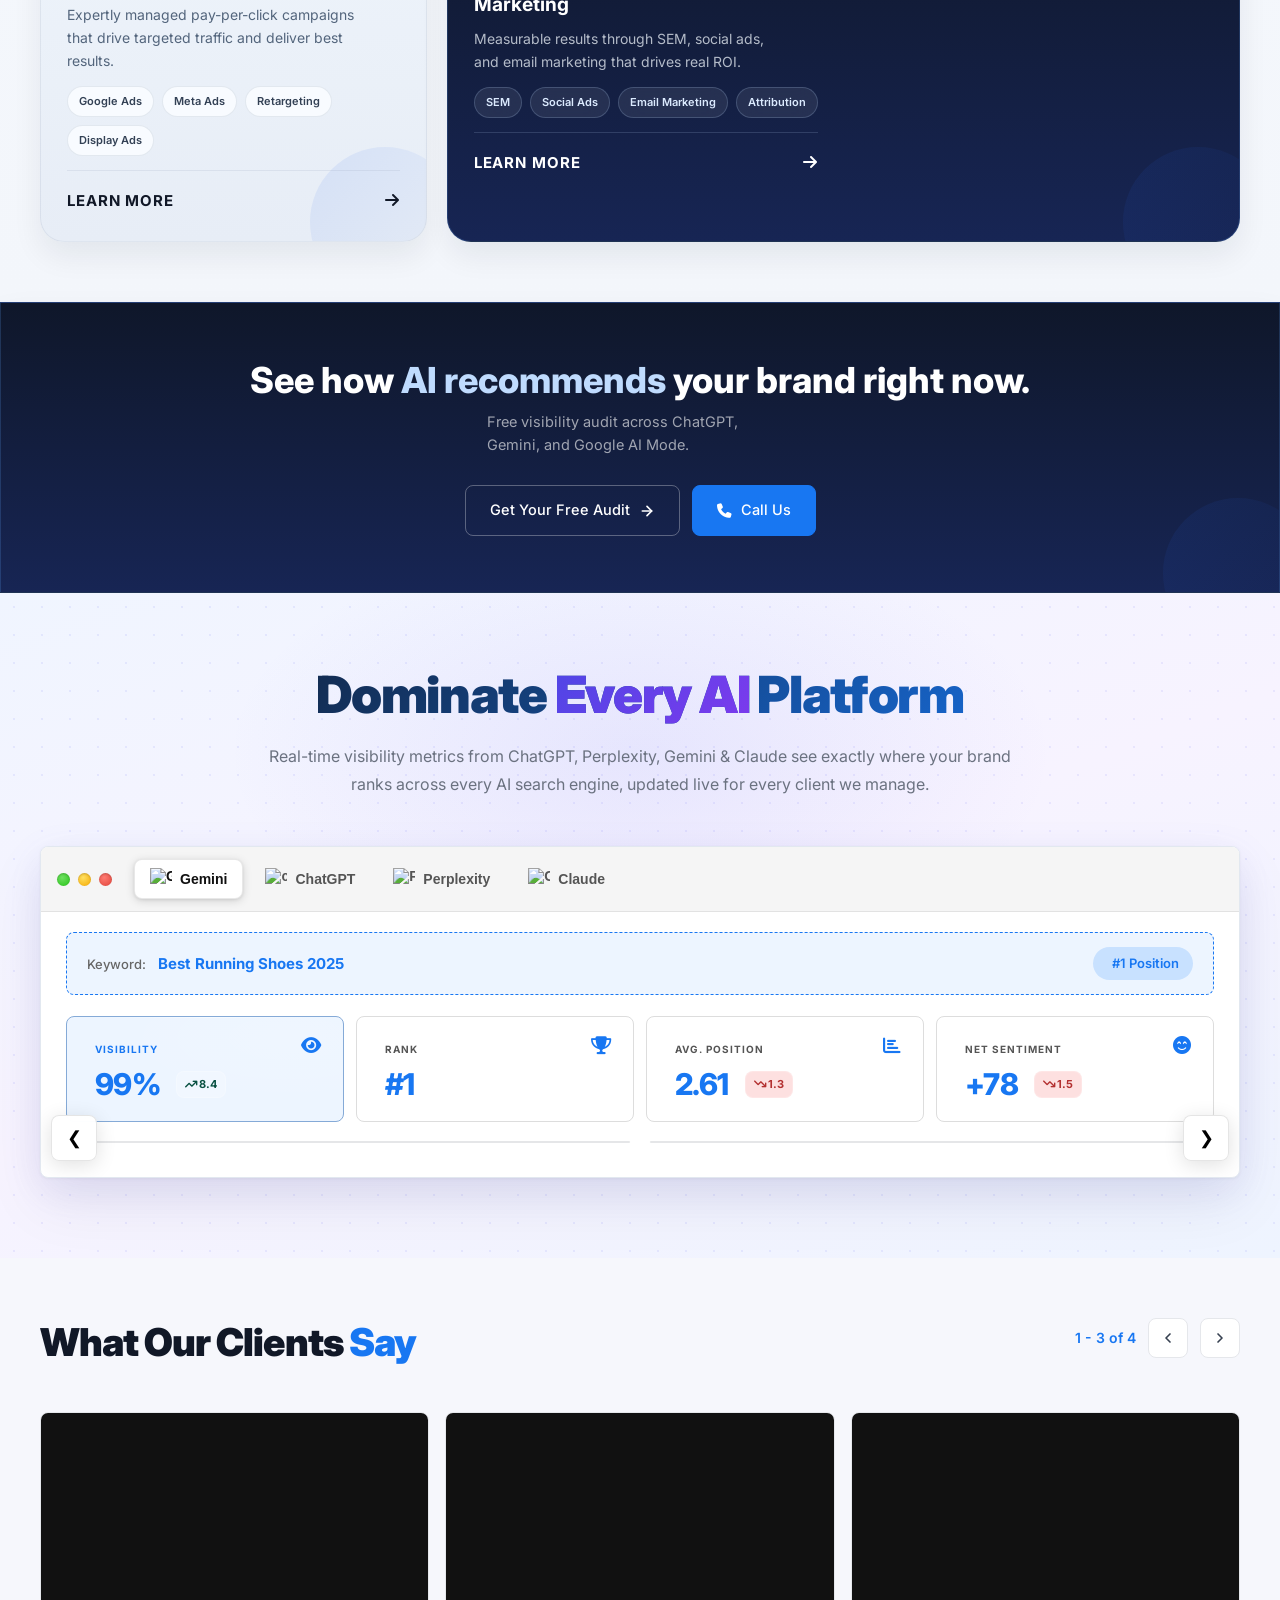
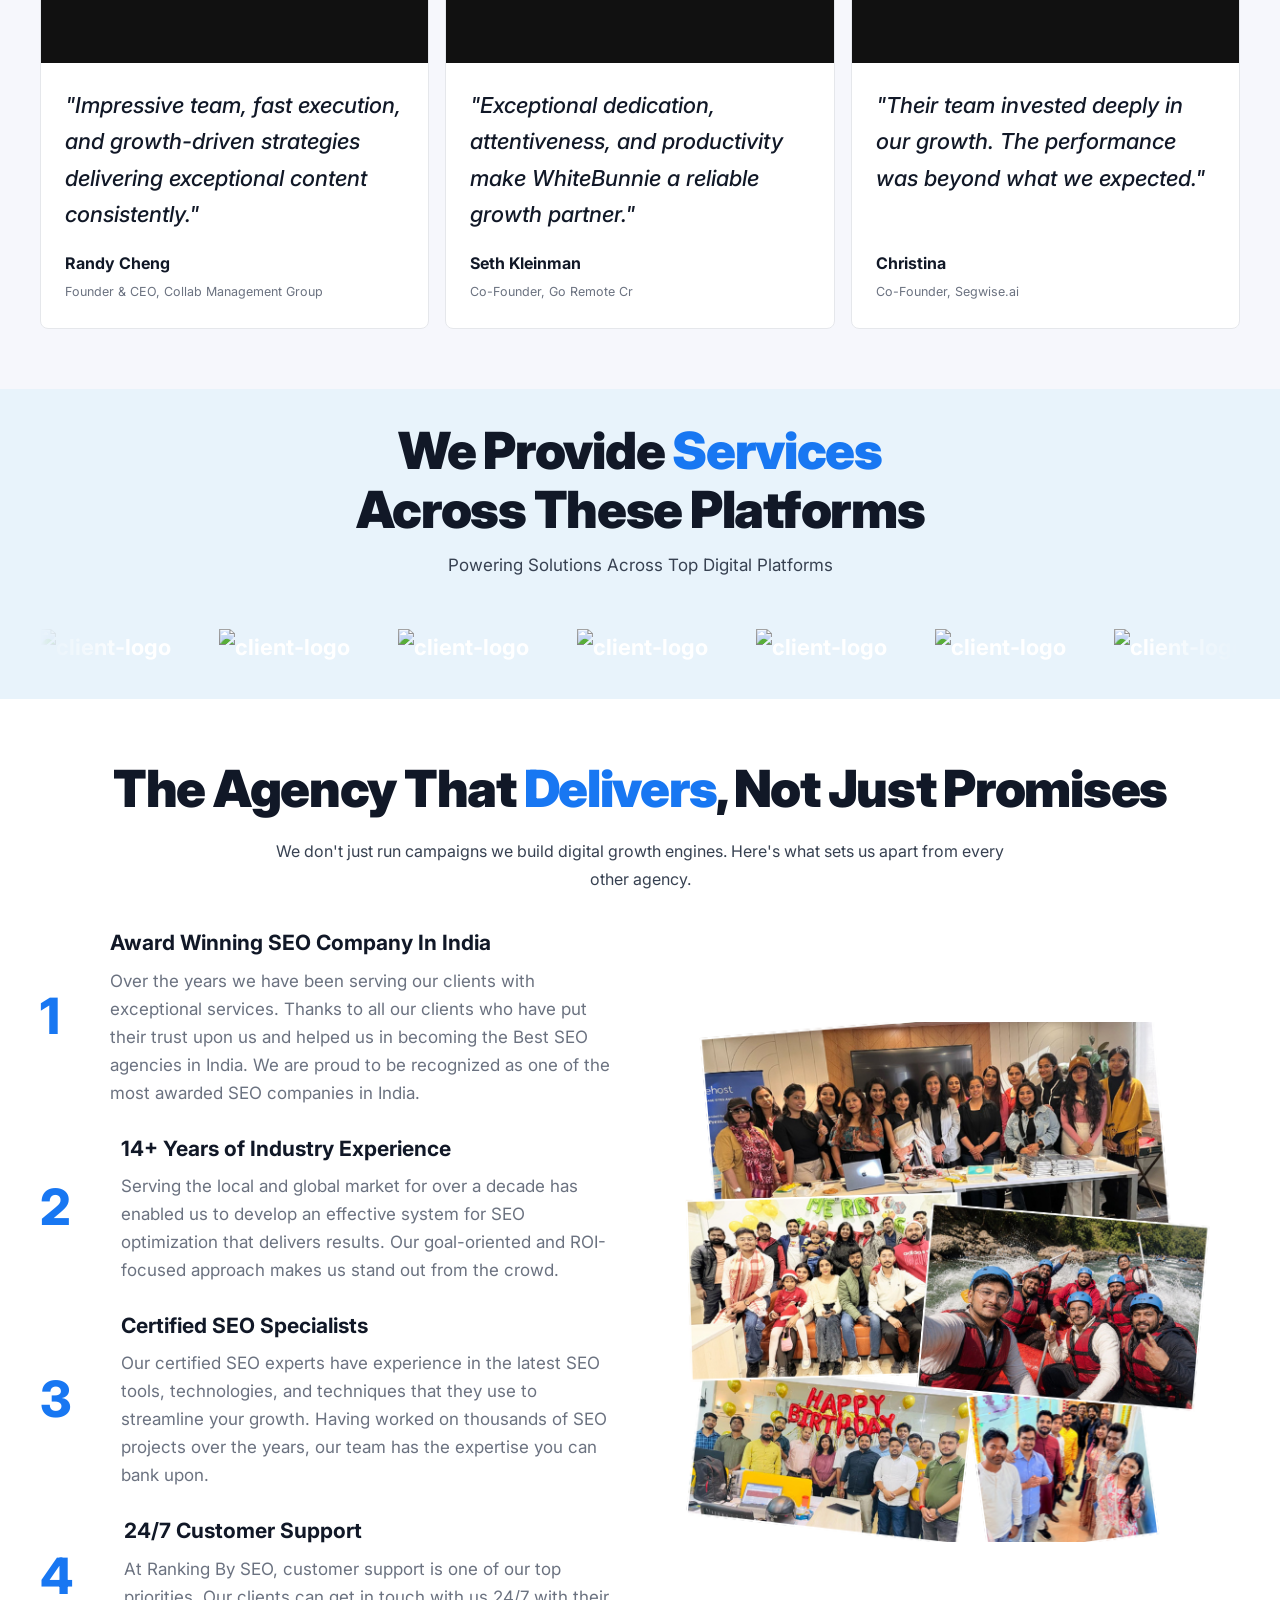
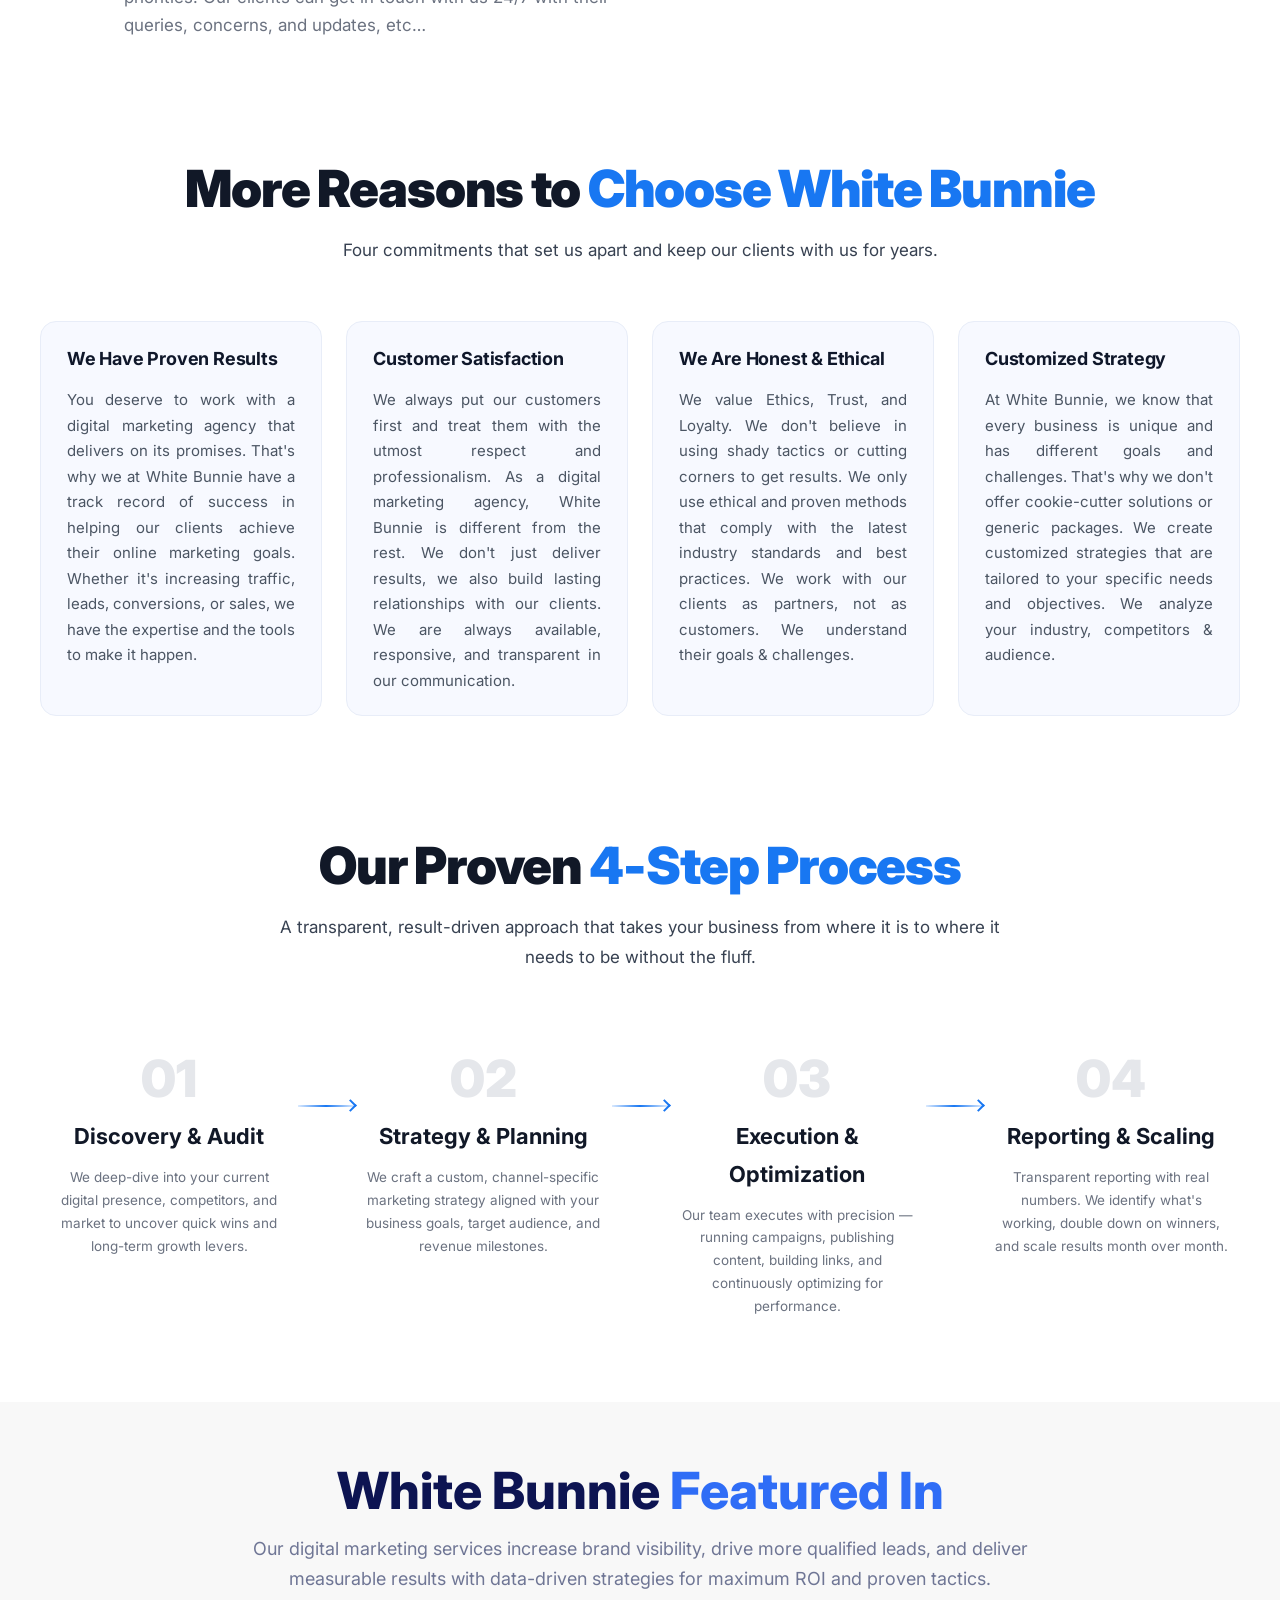
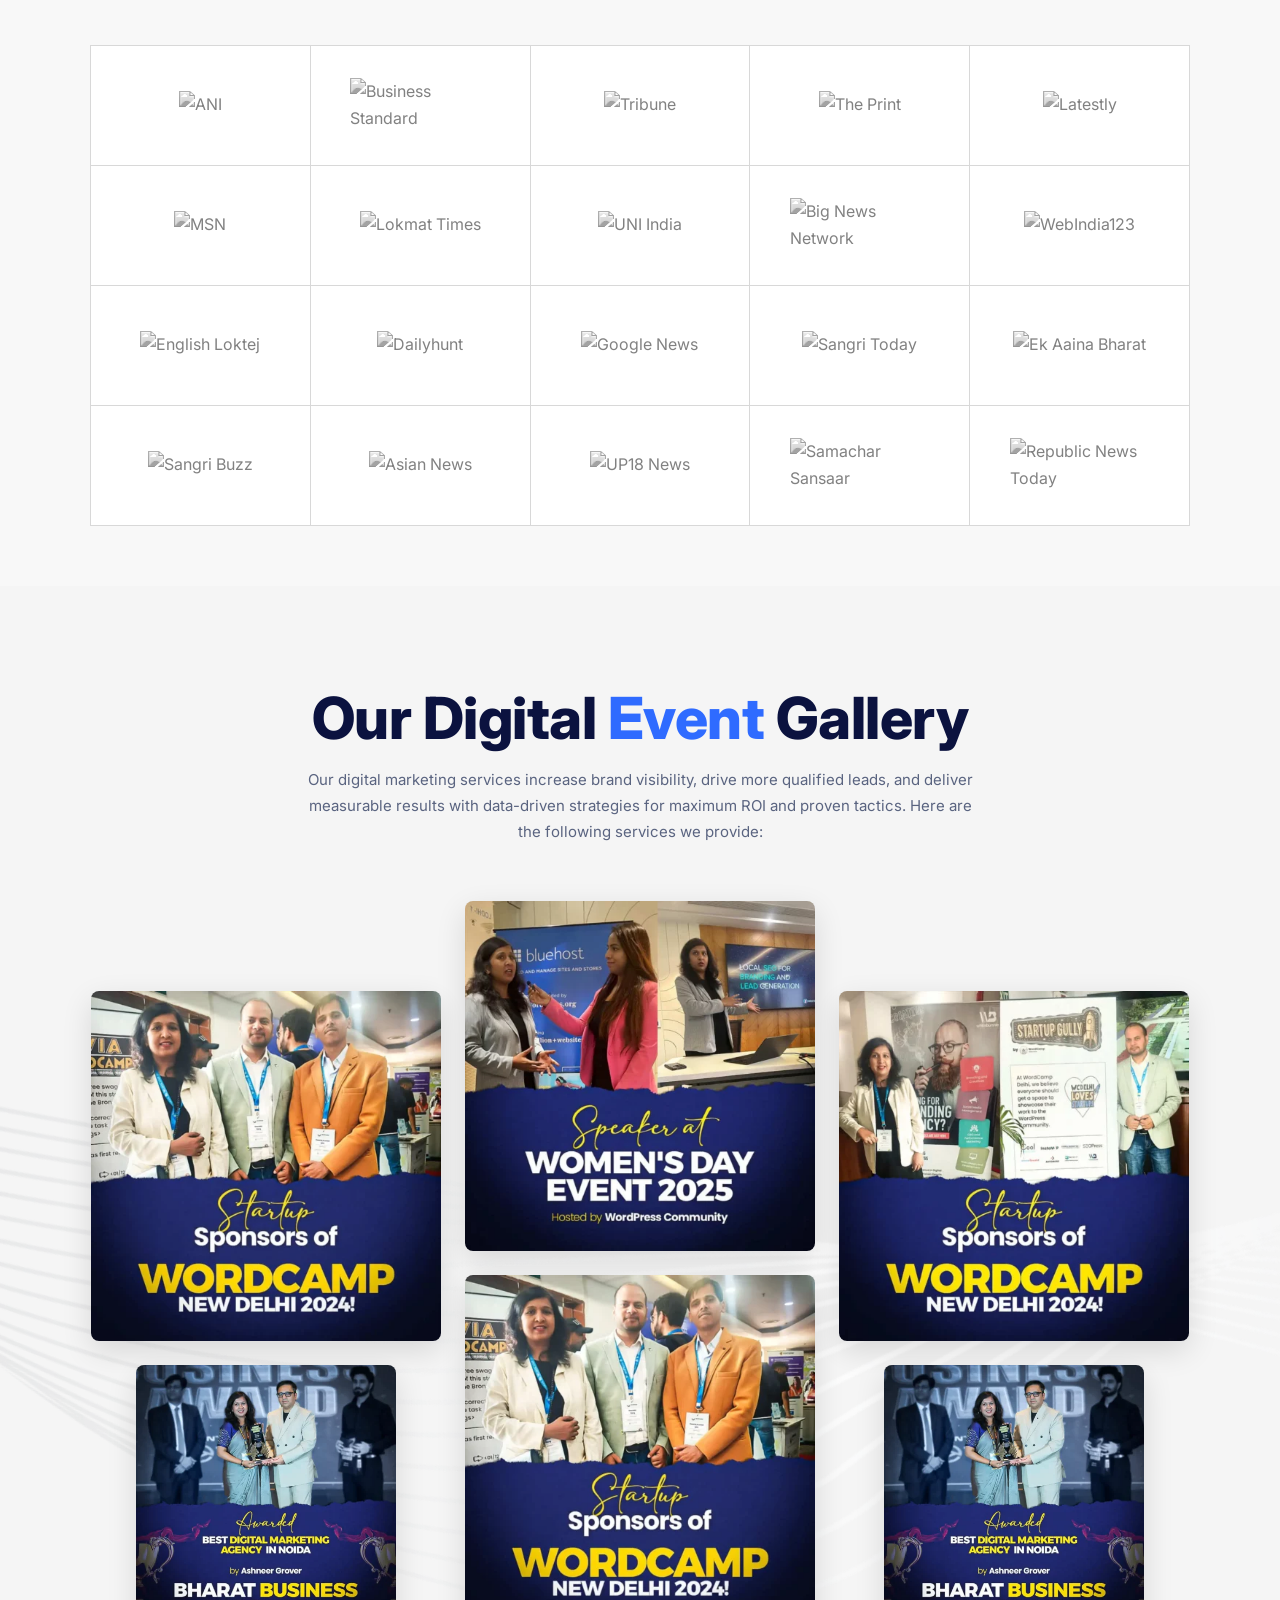
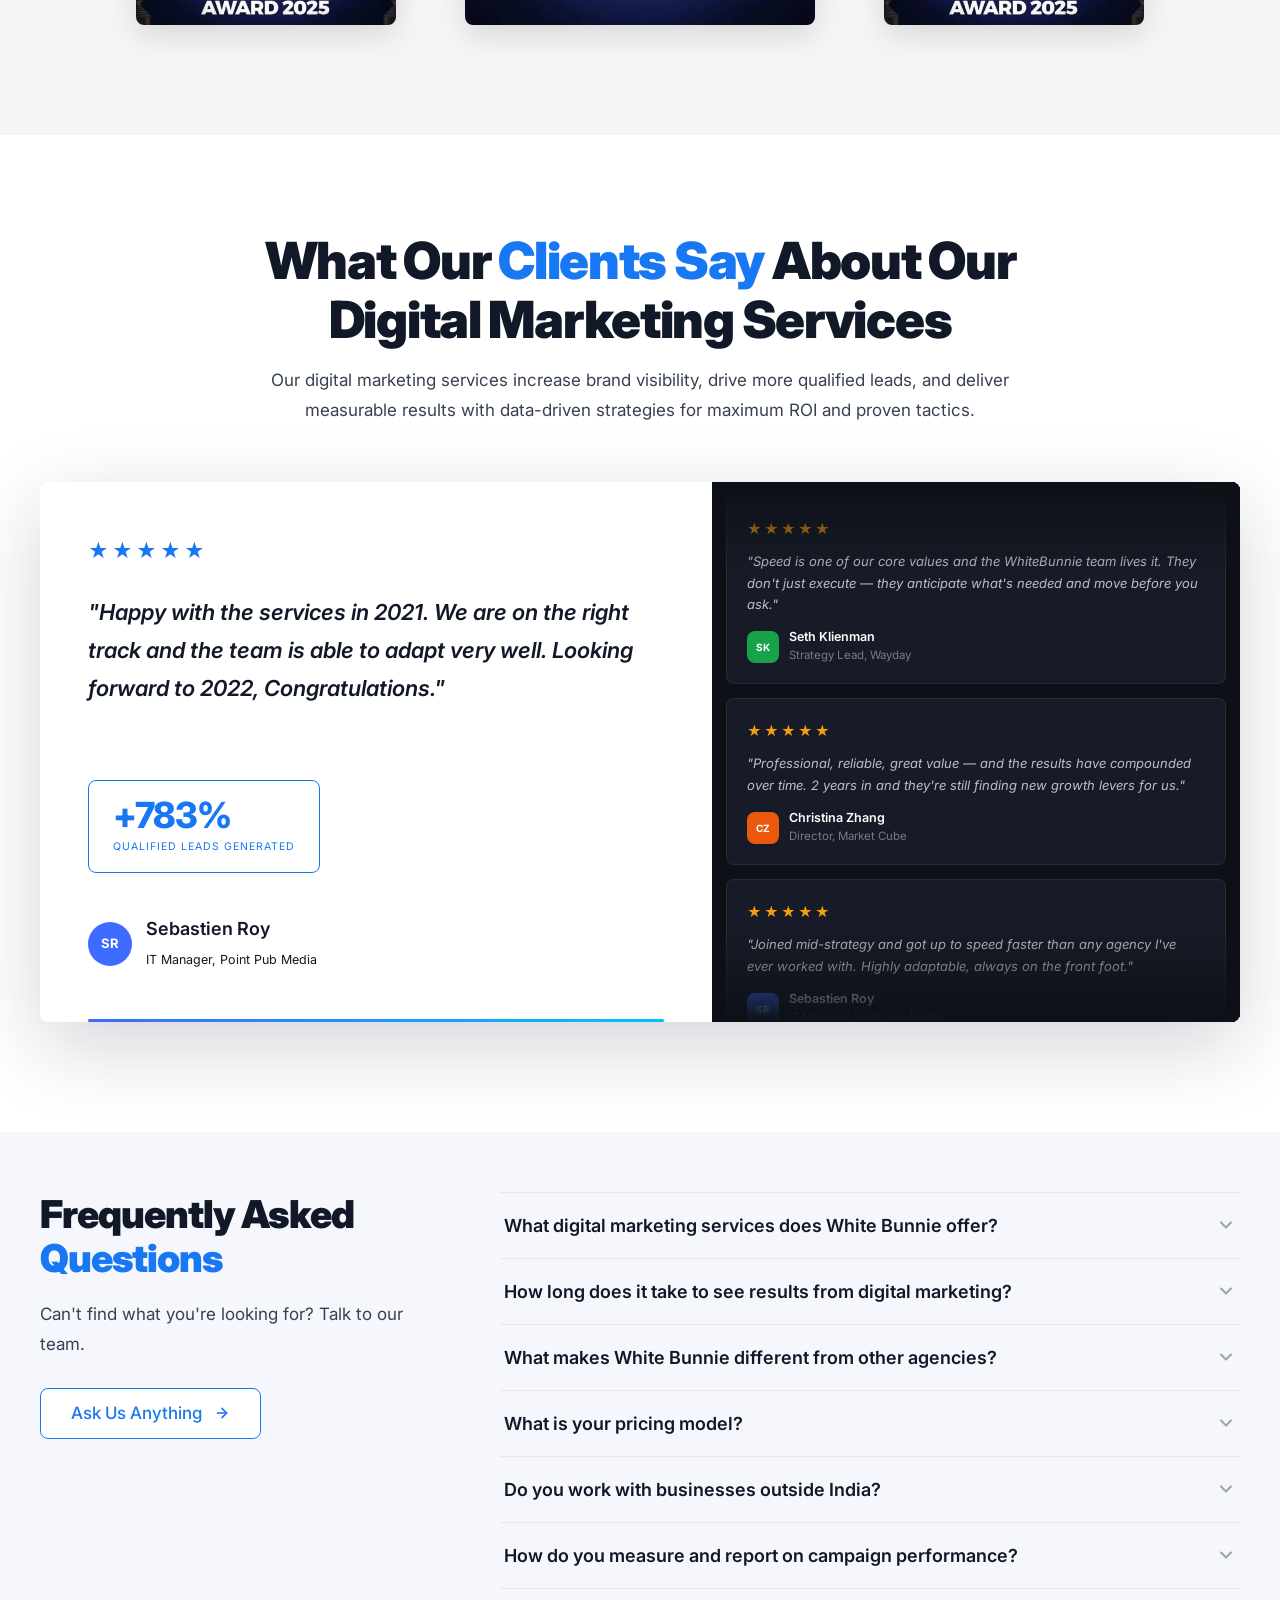
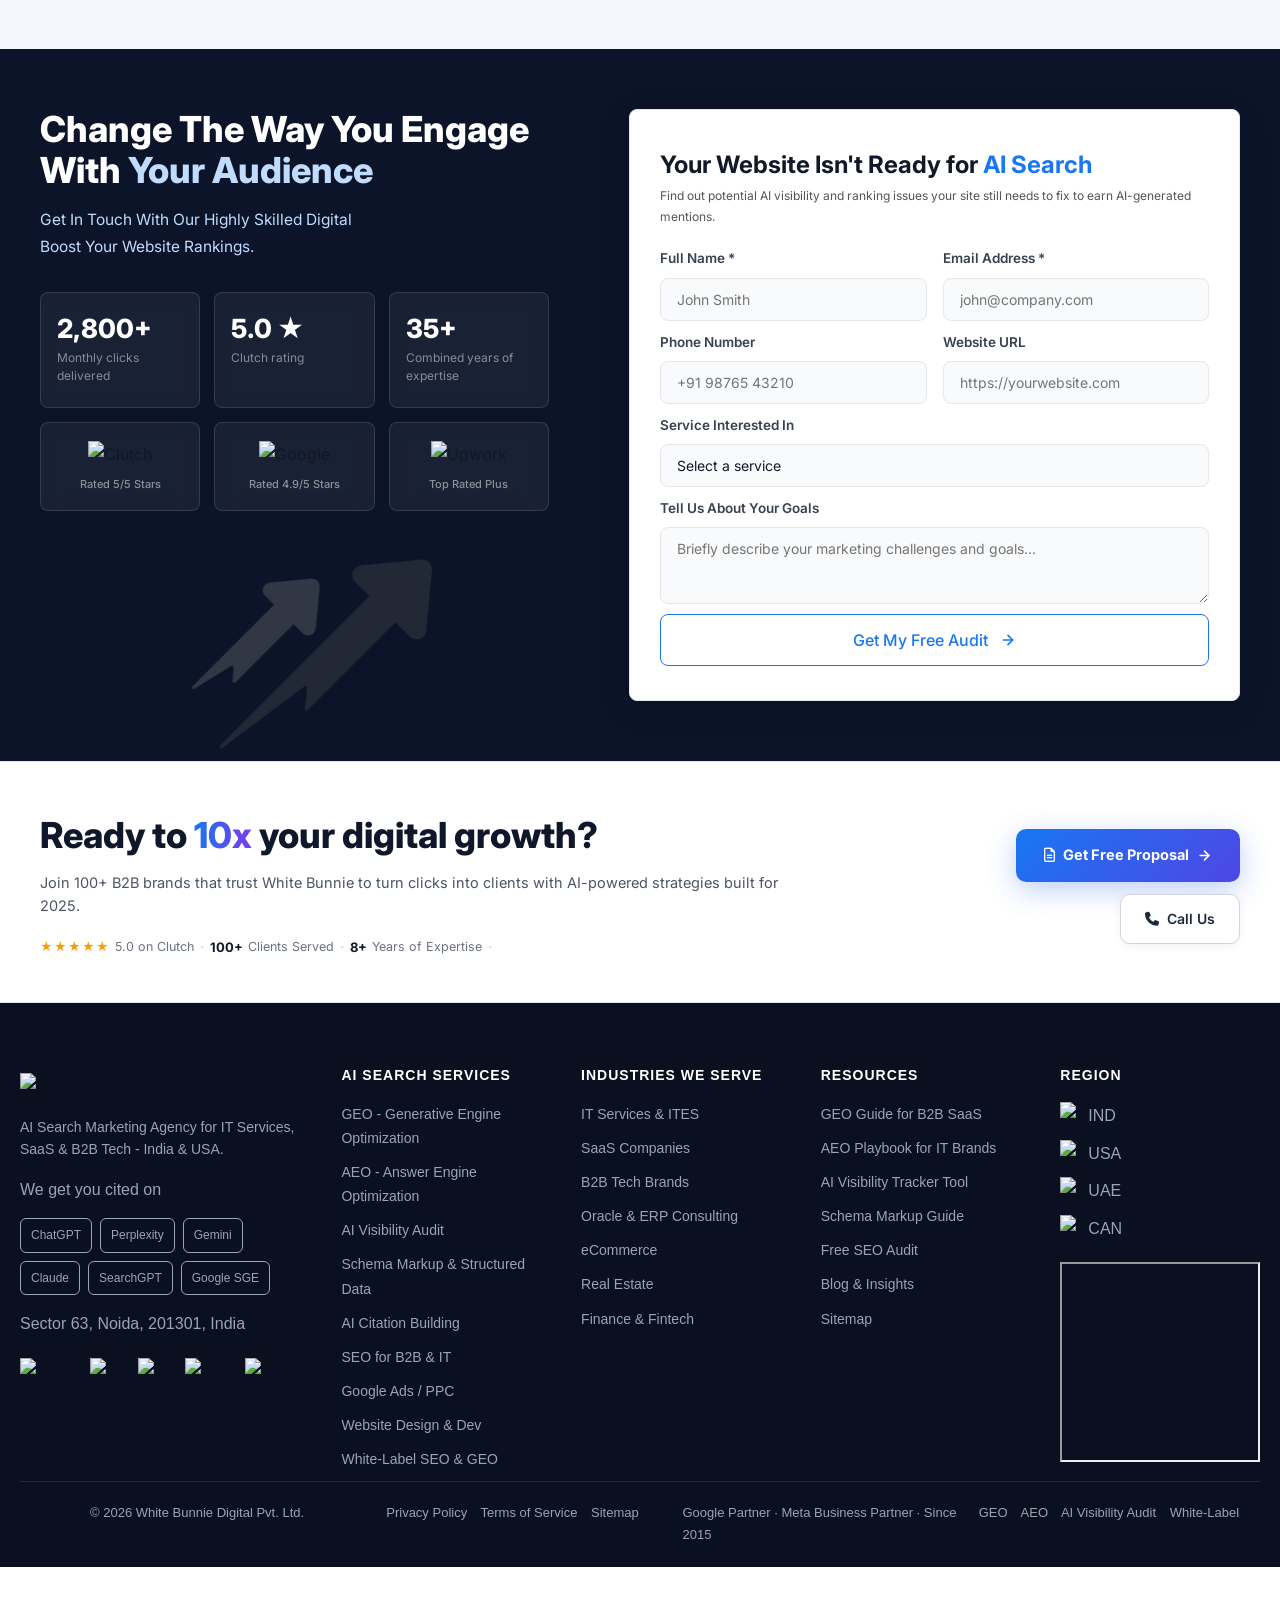
==== commit a27ba102: "nav working" ====
--- a/index.html
+++ b/index.html
@@ -20,217 +20,267 @@
 
 
 <style>
-	
-  /* ════════════════════════════════════
+	/* ════════════════════════════════════
      STATS SECTION
   ════════════════════════════════════ */
-  
-   .stats-section{
-    position:relative;
-    isolation:isolate;
-    background:var(--clr-dark-bg);
-    padding:clamp(72px,5vw,128px) 24px;
-    overflow:hidden;
-  }
-  /* blurred background image + dark overlay */
-  .stats-section::before{
-    content:"";
-    position:absolute;
-    inset:-40px;                 /* bleed past edges so blur has no soft border */
-    z-index:-2;
-    background:
-      var(--stats-bg) center/cover no-repeat;
-    filter:blur(6px) saturate(.9);
-    transform:scale(1.06);       /* hide blur edge bleed */
-  }
-  /* ambient blue glow — sits above image, below content */
-  .stats-section::after{
-    content:"";
-    position:absolute;
-    top:-20%;left:50%;
-    z-index:-1;
-    width:min(900px,90%);
-    height:520px;
-    transform:translateX(-50%);
-    background:radial-gradient(ellipse at center,
-      rgba(58,108,240,.22) 0%,
-      rgba(58,108,240,.06) 40%,
-      transparent 70%);
-    pointer-events:none;
-  }
- 
-  
-
-  /* .stats-section{ --stats-bg:url('https://images.unsplash.com/photo-1572423589021-a294e9ef8b85?q=80&w=1332&auto=format&fit=crop&ixlib=rb-4.1.0&ixid=M3wxMjA3fDB8MHxwaG90by1wYWdlfHx8fGVufDB8fHx8fA%3D%3D'); } */
-  .stats-section{ --stats-bg:url('https://images.unsplash.com/photo-1712111878737-c1d644970d1a?q=80&w=1170&auto=format&fit=crop&ixlib=rb-4.1.0&ixid=M3wxMjA3fDB8MHxwaG90by1wYWdlfHx8fGVufDB8fHx8fA%3D%3D'); }
- 
-  .stats-wrap{position:relative;max-width:var(--wrap-max);margin:0 auto;}
- 
-  /* eyebrow */
-  .stats-eyebrow{
-    display:inline-flex;
-    align-items:center;
-    gap:8px;
-    padding:7px 14px;
-    margin-bottom:clamp(36px,4.5vw,56px);
-    border:1px solid var(--stat-card-border);
-    border-radius:100px;
-    background:rgba(255,255,255,.02);
-    font-size:12px;
-    font-weight:600;
-    letter-spacing:.14em;
-    text-transform:uppercase;
-    color:var(--stat-text-soft);
-  }
-  .stats-eyebrow::before{
-    content:"";
-    width:6px;height:6px;border-radius:50%;
-    background:var(--clr-primary);
-    box-shadow:0 0 0 4px rgba(24,119,242,.20);
-  }
- 
-  /* grid */
-  .stats-grid{
-    display:grid;
-    grid-template-columns:repeat(4,1fr);
-    gap:18px;
-  }
- 
-  .stat-card{
-    position:relative;
-    padding:30px 28px 34px;
-    border:1px solid var(--stat-card-border);
-    border-radius: 8px;
-    /* border-radius:var(--r-lg); */
-    background:
-      linear-gradient(180deg, rgba(255,255,255,.04), rgba(255,255,255,0)),
-      var(--stat-card-bg);
-    transition:transform .5s var(--ease), border-color .3s ease, box-shadow .5s var(--ease);
-  }
-  .stat-card::after{
-    content:"";
-    position:absolute;inset:0;
-    border-radius:inherit;
-    padding:1px;
-    background:linear-gradient(180deg, rgba(127,180,255,.35), transparent 60%);
-    -webkit-mask:linear-gradient(#000 0 0) content-box, linear-gradient(#000 0 0);
-    -webkit-mask-composite:xor;
-            mask-composite:exclude;
-    opacity:0;
-    transition:opacity .4s ease;
-    pointer-events:none;
-  }
-  .stat-card:hover{
-    transform:translateY(-4px);
-    border-color:rgba(80,140,255,.4);
-    box-shadow:0 20px 50px rgba(8,14,40,.6);
-  }
-  .stat-card:hover::after{opacity:1;}
- 
-  .stat-number{
-    display:block;
-    font-size:clamp(44px,5vw,64px);
-    font-weight:800;
-    line-height:1;
-    letter-spacing:-.03em;
-    margin-bottom:18px;
-    font-variant-numeric:tabular-nums;
-    background:linear-gradient(135deg, var(--stat-grad-from), var(--stat-grad-to));
-    -webkit-background-clip:text;
-            background-clip:text;
-    -webkit-text-fill-color:transparent;
-    color:var(--stat-grad-from); /* fallback */
-  }
-  .stat-number .unit{opacity:.8;}
- 
-  .stat-card p{
-    font-size:14px;
-    line-height:1.6;
-    color:var(--stat-text-soft);
-  }
- 
-  /* ════════════════════════════════════
+
+	.stats-section {
+		position: relative;
+		isolation: isolate;
+		background: var(--clr-dark-bg);
+		padding: clamp(72px, 5vw, 128px) 24px;
+		overflow: hidden;
+	}
+
+	/* blurred background image + dark overlay */
+	.stats-section::before {
+		content: "";
+		position: absolute;
+		inset: -40px;
+		/* bleed past edges so blur has no soft border */
+		z-index: -2;
+		background:
+			var(--stats-bg) center/cover no-repeat;
+		filter: blur(6px) saturate(.9);
+		transform: scale(1.06);
+		/* hide blur edge bleed */
+	}
+
+	/* ambient blue glow — sits above image, below content */
+	.stats-section::after {
+		content: "";
+		position: absolute;
+		top: -20%;
+		left: 50%;
+		z-index: -1;
+		width: min(900px, 90%);
+		height: 520px;
+		transform: translateX(-50%);
+		background: radial-gradient(ellipse at center,
+				rgba(58, 108, 240, .22) 0%,
+				rgba(58, 108, 240, .06) 40%,
+				transparent 70%);
+		pointer-events: none;
+	}
+
+
+
+	/* .stats-section{ --stats-bg:url('https://images.unsplash.com/photo-1572423589021-a294e9ef8b85?q=80&w=1332&auto=format&fit=crop&ixlib=rb-4.1.0&ixid=M3wxMjA3fDB8MHxwaG90by1wYWdlfHx8fGVufDB8fHx8fA%3D%3D'); } */
+	.stats-section {
+		--stats-bg: url('https://images.unsplash.com/photo-1712111878737-c1d644970d1a?q=80&w=1170&auto=format&fit=crop&ixlib=rb-4.1.0&ixid=M3wxMjA3fDB8MHxwaG90by1wYWdlfHx8fGVufDB8fHx8fA%3D%3D');
+	}
+
+	.stats-wrap {
+		position: relative;
+		max-width: var(--wrap-max);
+		margin: 0 auto;
+	}
+
+	/* eyebrow */
+	.stats-eyebrow {
+		display: inline-flex;
+		align-items: center;
+		gap: 8px;
+		padding: 7px 14px;
+		margin-bottom: clamp(36px, 4.5vw, 56px);
+		border: 1px solid var(--stat-card-border);
+		border-radius: 100px;
+		background: rgba(255, 255, 255, .02);
+		font-size: 12px;
+		font-weight: 600;
+		letter-spacing: .14em;
+		text-transform: uppercase;
+		color: var(--stat-text-soft);
+	}
+
+	.stats-eyebrow::before {
+		content: "";
+		width: 6px;
+		height: 6px;
+		border-radius: 50%;
+		background: var(--clr-primary);
+		box-shadow: 0 0 0 4px rgba(24, 119, 242, .20);
+	}
+
+	/* grid */
+	.stats-grid {
+		display: grid;
+		grid-template-columns: repeat(4, 1fr);
+		gap: 18px;
+	}
+
+	.stat-card {
+		position: relative;
+		padding: 30px 28px 34px;
+		border: 1px solid var(--stat-card-border);
+		border-radius: 8px;
+		/* border-radius:var(--r-lg); */
+		background:
+			linear-gradient(180deg, rgba(255, 255, 255, .04), rgba(255, 255, 255, 0)),
+			var(--stat-card-bg);
+		transition: transform .5s var(--ease), border-color .3s ease, box-shadow .5s var(--ease);
+	}
+
+	.stat-card::after {
+		content: "";
+		position: absolute;
+		inset: 0;
+		border-radius: inherit;
+		padding: 1px;
+		background: linear-gradient(180deg, rgba(127, 180, 255, .35), transparent 60%);
+		-webkit-mask: linear-gradient(#000 0 0) content-box, linear-gradient(#000 0 0);
+		-webkit-mask-composite: xor;
+		mask-composite: exclude;
+		opacity: 0;
+		transition: opacity .4s ease;
+		pointer-events: none;
+	}
+
+	.stat-card:hover {
+		transform: translateY(-4px);
+		border-color: rgba(80, 140, 255, .4);
+		box-shadow: 0 20px 50px rgba(8, 14, 40, .6);
+	}
+
+	.stat-card:hover::after {
+		opacity: 1;
+	}
+
+	.stat-number {
+		display: block;
+		font-size: clamp(44px, 5vw, 64px);
+		font-weight: 800;
+		line-height: 1;
+		letter-spacing: -.03em;
+		margin-bottom: 18px;
+		font-variant-numeric: tabular-nums;
+		background: linear-gradient(135deg, var(--stat-grad-from), var(--stat-grad-to));
+		-webkit-background-clip: text;
+		background-clip: text;
+		-webkit-text-fill-color: transparent;
+		color: var(--stat-grad-from);
+		/* fallback */
+	}
+
+	.stat-number .unit {
+		opacity: .8;
+	}
+
+	.stat-card p {
+		font-size: 14px;
+		line-height: 1.6;
+		color: var(--stat-text-soft);
+	}
+
+	/* ════════════════════════════════════
      CASE STUDY TABS
   ════════════════════════════════════ */
-  .stats-tabs{
-    margin-top:clamp(48px,6vw,40px);
-    display:grid;
-    grid-template-columns:repeat(5,1fr);
-    gap:10px;
-  }
- 
-  .tab{
-    position:relative;
-    display:flex;
-    flex-direction:column;
-    gap:9px;
-    padding:18px 18px 20px;
-    text-decoration:none;
-    border:1px solid var(--stat-card-border);
-    border-radius: 8px;
-    /* border-radius:var(--r-md); */
-    /* background:rgba(255,255,255,.015); */
-    transition:background .3s ease, border-color .3s ease, transform .4s var(--ease);
-
-
-	background: linear-gradient(180deg, rgba(255, 255, 255, .04), rgba(255, 255, 255, 0)), var(--stat-card-bg);
-
-  }
-  .tab::before{
-    content:"";
-    position:absolute;left:18px;top:0;
-    width:26px;height:2px;border-radius:2px;
-    background:linear-gradient(90deg, var(--stat-grad-from), var(--stat-grad-to));
-    transform:scaleX(0);
-    transform-origin:left;
-    transition:transform .35s var(--ease);
-  }
-  .tab:hover{
-    /* background:rgba(255,255,255,.04); */
-	background: linear-gradient(180deg, rgba(255, 255, 255, 0), rgba(255, 255, 255, 0)), var(--stat-card-bg);
-    border-color:rgba(80,140,255,.4);
-    transform:translateY(-2px);
-  }
-  .tab:hover::before,
-  .tab:focus-visible::before,
-  .tab.active::before{transform:scaleX(1);}
- 
-  .tab:focus-visible{
-    outline:2px solid var(--clr-primary);
-    outline-offset:2px;
-  }
- 
-  .tab.active{
-    /* background:var(--stat-tab-active); */
-	background: linear-gradient(180deg, rgba(255, 255, 255, .04), rgba(255, 255, 255, 0)), var(--stat-card-bg);
-    border-color:rgba(99,138,255,.5);
-  }
- 
-  .tab-title{
-    font-size:14px;
-    font-weight:700;
-    line-height:1.3;
-    color:var(--stat-text-main);
-  }
-  .tab-meta{
-    font-size:12px;
-    line-height:1.45;
-    color:var(--stat-text-soft);
-  }
-  .tab.active .tab-meta{color:#c7d3ee;}
- 
-  /* ────────────── responsive ────────────── */
-  @media (max-width:900px){
-    .stats-grid{grid-template-columns:repeat(2,1fr);}
-    .stats-tabs{grid-template-columns:repeat(2,1fr);}
-  }
-  @media (max-width:560px){
-    .stats-grid{grid-template-columns:1fr;}
-    .stats-tabs{grid-template-columns:1fr;}
-  }
-  @media (prefers-reduced-motion:reduce){
-    *{transition:none!important;}
-  }
+	.stats-tabs {
+		margin-top: clamp(48px, 6vw, 40px);
+		display: grid;
+		grid-template-columns: repeat(5, 1fr);
+		gap: 10px;
+	}
+
+	.tab {
+		position: relative;
+		display: flex;
+		flex-direction: column;
+		gap: 9px;
+		padding: 18px 18px 20px;
+		text-decoration: none;
+		border: 1px solid var(--stat-card-border);
+		border-radius: 8px;
+		/* border-radius:var(--r-md); */
+		/* background:rgba(255,255,255,.015); */
+		transition: background .3s ease, border-color .3s ease, transform .4s var(--ease);
+
+
+		background: linear-gradient(180deg, rgba(255, 255, 255, .04), rgba(255, 255, 255, 0)), var(--stat-card-bg);
+
+	}
+
+	.tab::before {
+		content: "";
+		position: absolute;
+		left: 18px;
+		top: 0;
+		width: 26px;
+		height: 2px;
+		border-radius: 2px;
+		background: linear-gradient(90deg, var(--stat-grad-from), var(--stat-grad-to));
+		transform: scaleX(0);
+		transform-origin: left;
+		transition: transform .35s var(--ease);
+	}
+
+	.tab:hover {
+		/* background:rgba(255,255,255,.04); */
+		background: linear-gradient(180deg, rgba(255, 255, 255, 0), rgba(255, 255, 255, 0)), var(--stat-card-bg);
+		border-color: rgba(80, 140, 255, .4);
+		transform: translateY(-2px);
+	}
+
+	.tab:hover::before,
+	.tab:focus-visible::before,
+	.tab.active::before {
+		transform: scaleX(1);
+	}
+
+	.tab:focus-visible {
+		outline: 2px solid var(--clr-primary);
+		outline-offset: 2px;
+	}
+
+	.tab.active {
+		/* background:var(--stat-tab-active); */
+		background: linear-gradient(180deg, rgba(255, 255, 255, .04), rgba(255, 255, 255, 0)), var(--stat-card-bg);
+		border-color: rgba(99, 138, 255, .5);
+	}
+
+	.tab-title {
+		font-size: 14px;
+		font-weight: 700;
+		line-height: 1.3;
+		color: var(--stat-text-main);
+	}
+
+	.tab-meta {
+		font-size: 12px;
+		line-height: 1.45;
+		color: var(--stat-text-soft);
+	}
+
+	.tab.active .tab-meta {
+		color: #c7d3ee;
+	}
+
+	/* ────────────── responsive ────────────── */
+	@media (max-width:900px) {
+		.stats-grid {
+			grid-template-columns: repeat(2, 1fr);
+		}
+
+		.stats-tabs {
+			grid-template-columns: repeat(2, 1fr);
+		}
+	}
+
+	@media (max-width:560px) {
+		.stats-grid {
+			grid-template-columns: 1fr;
+		}
+
+		.stats-tabs {
+			grid-template-columns: 1fr;
+		}
+	}
+
+	@media (prefers-reduced-motion:reduce) {
+		* {
+			transition: none !important;
+		}
+	}
 </style>
 
 <body>
@@ -263,12 +313,13 @@
 					</a>
 
 					<div class="mega-menu">
+						<div class="mega-panel">
 						<div class="mega-inner">
 
 							<div class="mega-col">
 								<p class="mega-col-header">SEO & Visibility</p>
 								<a href="#" class="mega-item">
-
+									<div class="mega-item-icon"><i class="fa-solid fa-brain"></i></div>
 									<div class="mega-item-text"><strong>AI SEO</strong><span>AI-powered search
 											visibility</span></div>
 								</a>
@@ -361,6 +412,31 @@
 								</a>
 							</div>
 
+							
+							<div class="mega-col">
+								<p class="mega-col-header">Tech &amp; Design</p>
+								<a href="#" class="mega-item">
+									<div class="mega-item-icon"><i class="fa-solid fa-code"></i></div>
+									<div class="mega-item-text"><strong>Web Development</strong><span>Custom &amp;
+											e-commerce websites</span></div>
+								</a>
+								<a href="#" class="mega-item">
+									<div class="mega-item-icon"><i class="fa-solid fa-pen-ruler"></i></div>
+									<div class="mega-item-text"><strong>UI/UX Design</strong><span>Wireframes,
+											prototypes</span></div>
+								</a>
+								<a href="#" class="mega-item">
+									<div class="mega-item-icon"><i class="fa-solid fa-laptop"></i></div>
+									<div class="mega-item-text"><strong>Landing Pages</strong><span>High-converting page
+											experiences</span></div>
+								</a>
+								<a href="#" class="mega-item">
+									<div class="mega-item-icon"><i class="fa-solid fa-arrow-trend-up"></i></div>
+									<div class="mega-item-text"><strong>CRO</strong><span>Conversion rate
+											optimization</span></div>
+								</a>
+							</div>
+
 						</div>
 
 						<div class="mega-cta-strip">
@@ -370,6 +446,7 @@
 								</p>
 							</div>
 							<a href="#contact" class="mega-cta-btn">Get in Touch</a>
+						</div>
 						</div>
 					</div>
 				</li>
@@ -383,14 +460,16 @@
 							<polyline points="6 9 12 15 18 9" />
 						</svg>
 					</a>
-					<ul class="nav-dropdown">
-						<li><a href="#"><i class="fa-solid fa-heart-pulse"></i> Healthcare</a></li>
-						<li><a href="#"><i class="fa-solid fa-building"></i> Real Estate</a></li>
-						<li><a href="#"><i class="fa-solid fa-bag-shopping"></i> E-commerce</a></li>
-						<li><a href="#"><i class="fa-solid fa-microchip"></i> SaaS &amp; Tech</a></li>
-						<li><a href="#"><i class="fa-solid fa-graduation-cap"></i> Education</a></li>
-						<li><a href="#"><i class="fa-solid fa-coins"></i> Finance</a></li>
-					</ul>
+					<div class="nav-dropdown">
+						<ul class="dropdown-panel">
+							<li><a href="#"><i class="fa-solid fa-heart-pulse"></i> Healthcare</a></li>
+							<li><a href="#"><i class="fa-solid fa-building"></i> Real Estate</a></li>
+							<li><a href="#"><i class="fa-solid fa-bag-shopping"></i> E-commerce</a></li>
+							<li><a href="#"><i class="fa-solid fa-microchip"></i> SaaS &amp; Tech</a></li>
+							<li><a href="#"><i class="fa-solid fa-graduation-cap"></i> Education</a></li>
+							<li><a href="#"><i class="fa-solid fa-coins"></i> Finance</a></li>
+						</ul>
+					</div>
 				</li>
 
 				<li class="nav-item"><a href="#" class="nav-link">About</a></li>
@@ -408,6 +487,8 @@
 			</div>
 
 		</div>
+
+		<div class="nav-overlay" aria-hidden="true"></div>
 	</nav>
 
 
@@ -556,95 +637,95 @@
 
 
 
-  <!-- ════════════════════════════════════
+	<!-- ════════════════════════════════════
     STATS SECTION
   ════════════════════════════════════ -->
-  <section class="stats-section" data-nav-theme="dark">
-    <div class="stats-wrap">
- 
-      <!-- <div class="stats-eyebrow">Proven in numbers</div> -->
- 
-      <div class="stats-grid">
-        <article class="stat-card">
-          <span class="stat-number" data-value="35" data-suffix="+">0<span class="unit">+</span></span>
-          <p>Years of combined team expertise in B2B marketing.</p>
-        </article>
- 
-        <article class="stat-card">
-          <span class="stat-number" data-value="8" data-suffix="+">0<span class="unit">+</span></span>
-          <p>Years optimizing clients' digital presence for AI search engines and assistants.</p>
-        </article>
- 
-        <article class="stat-card">
-          <span class="stat-number" data-value="174" data-suffix="%">0<span class="unit">%</span></span>
-          <p>Average increase in marketing qualified leads from AI-optimized campaigns.</p>
-        </article>
- 
-        <article class="stat-card">
-          <span class="stat-number" data-value="28" data-suffix="%">0<span class="unit">%</span></span>
-          <p>Of client revenue, on average, attributable to leads sourced from AI platforms.</p>
-        </article>
-      </div>
- 
-      <nav class="stats-tabs" aria-label="Client case studies">
-        <a href="https://whitebunnie.com/case-study/nimble-crm-2/" class="tab" data-tab="1">
-          <span class="tab-title">Nimble CRM</span>
-          <span class="tab-meta">+68% Organic Traffic, +45% Leads</span>
-        </a>
- 
-        <a href="https://whitebunnie.com/case-study/dwlc/" class="tab" data-tab="2">
-          <span class="tab-title">Doctor Weight Loss Center</span>
-          <span class="tab-meta">+180% Appointment Bookings</span>
-        </a>
- 
-        <a href="https://whitebunnie.com/case-study/nri-remittance/" class="tab active" data-tab="3">
-          <span class="tab-title">NRI Remittance</span>
-          <span class="tab-meta">+113% Clicks, Page 1 Rankings</span>
-        </a>
- 
-        <a href="https://whitebunnie.com/case-study/ag-com-llc/" class="tab" data-tab="4">
-          <span class="tab-title">AG Com LLC</span>
-          <span class="tab-meta">+2,678% Organic Traffic Growth</span>
-        </a>
- 
-        <a href="https://whitebunnie.com/case-study/mn-brow-lash-academy/" class="tab" data-tab="5">
-          <span class="tab-title">MN Brow &amp; Lash Academy</span>
-          <span class="tab-meta">+157% Organic Click Growth</span>
-        </a>
-      </nav>
- 
-    </div>
-  </section>
- 
-  <script>
-    // Count-up on scroll — respects reduced-motion
-    (function(){
-      var reduce = window.matchMedia('(prefers-reduced-motion: reduce)').matches;
-      var nums = document.querySelectorAll('.stat-number');
-      function render(el,val,suffix){el.innerHTML=val+'<span class="unit">'+suffix+'</span>';}
-      function animate(el){
-        var target=+el.dataset.value, suffix=el.dataset.suffix||'';
-        if(reduce){render(el,target,suffix);return;}
-        var start=null, dur=1400;
-        function step(ts){
-          if(!start)start=ts;
-          var p=Math.min((ts-start)/dur,1);
-          var eased=1-Math.pow(1-p,3);
-          render(el,Math.round(target*eased),suffix);
-          if(p<1)requestAnimationFrame(step);
-        }
-        requestAnimationFrame(step);
-      }
-      if('IntersectionObserver' in window){
-        var io=new IntersectionObserver(function(entries){
-          entries.forEach(function(e){if(e.isIntersecting){animate(e.target);io.unobserve(e.target);}});
-        },{threshold:.4});
-        nums.forEach(function(n){io.observe(n);});
-      }else{
-        nums.forEach(function(n){render(n,+n.dataset.value,n.dataset.suffix||'');});
-      }
-    })();
-  </script>
+	<section class="stats-section" data-nav-theme="dark">
+		<div class="stats-wrap">
+
+			<!-- <div class="stats-eyebrow">Proven in numbers</div> -->
+
+			<div class="stats-grid">
+				<article class="stat-card">
+					<span class="stat-number" data-value="35" data-suffix="+">0<span class="unit">+</span></span>
+					<p>Years of combined team expertise in B2B marketing.</p>
+				</article>
+
+				<article class="stat-card">
+					<span class="stat-number" data-value="8" data-suffix="+">0<span class="unit">+</span></span>
+					<p>Years optimizing clients' digital presence for AI search engines and assistants.</p>
+				</article>
+
+				<article class="stat-card">
+					<span class="stat-number" data-value="174" data-suffix="%">0<span class="unit">%</span></span>
+					<p>Average increase in marketing qualified leads from AI-optimized campaigns.</p>
+				</article>
+
+				<article class="stat-card">
+					<span class="stat-number" data-value="28" data-suffix="%">0<span class="unit">%</span></span>
+					<p>Of client revenue, on average, attributable to leads sourced from AI platforms.</p>
+				</article>
+			</div>
+
+			<nav class="stats-tabs" aria-label="Client case studies">
+				<a href="https://whitebunnie.com/case-study/nimble-crm-2/" class="tab" data-tab="1">
+					<span class="tab-title">Nimble CRM</span>
+					<span class="tab-meta">+68% Organic Traffic, +45% Leads</span>
+				</a>
+
+				<a href="https://whitebunnie.com/case-study/dwlc/" class="tab" data-tab="2">
+					<span class="tab-title">Doctor Weight Loss Center</span>
+					<span class="tab-meta">+180% Appointment Bookings</span>
+				</a>
+
+				<a href="https://whitebunnie.com/case-study/nri-remittance/" class="tab active" data-tab="3">
+					<span class="tab-title">NRI Remittance</span>
+					<span class="tab-meta">+113% Clicks, Page 1 Rankings</span>
+				</a>
+
+				<a href="https://whitebunnie.com/case-study/ag-com-llc/" class="tab" data-tab="4">
+					<span class="tab-title">AG Com LLC</span>
+					<span class="tab-meta">+2,678% Organic Traffic Growth</span>
+				</a>
+
+				<a href="https://whitebunnie.com/case-study/mn-brow-lash-academy/" class="tab" data-tab="5">
+					<span class="tab-title">MN Brow &amp; Lash Academy</span>
+					<span class="tab-meta">+157% Organic Click Growth</span>
+				</a>
+			</nav>
+
+		</div>
+	</section>
+
+	<script>
+		// Count-up on scroll — respects reduced-motion
+		(function () {
+			var reduce = window.matchMedia('(prefers-reduced-motion: reduce)').matches;
+			var nums = document.querySelectorAll('.stat-number');
+			function render(el, val, suffix) { el.innerHTML = val + '<span class="unit">' + suffix + '</span>'; }
+			function animate(el) {
+				var target = +el.dataset.value, suffix = el.dataset.suffix || '';
+				if (reduce) { render(el, target, suffix); return; }
+				var start = null, dur = 1400;
+				function step(ts) {
+					if (!start) start = ts;
+					var p = Math.min((ts - start) / dur, 1);
+					var eased = 1 - Math.pow(1 - p, 3);
+					render(el, Math.round(target * eased), suffix);
+					if (p < 1) requestAnimationFrame(step);
+				}
+				requestAnimationFrame(step);
+			}
+			if ('IntersectionObserver' in window) {
+				var io = new IntersectionObserver(function (entries) {
+					entries.forEach(function (e) { if (e.isIntersecting) { animate(e.target); io.unobserve(e.target); } });
+				}, { threshold: .4 });
+				nums.forEach(function (n) { io.observe(n); });
+			} else {
+				nums.forEach(function (n) { render(n, +n.dataset.value, n.dataset.suffix || ''); });
+			}
+		})();
+	</script>
 
 
 
@@ -947,7 +1028,7 @@
 
 
 
-<!-- ════════════════════════════════════
+	<!-- ════════════════════════════════════
   CTA BANNER
 ════════════════════════════════════ -->
 	<section class="cta-banner" data-nav-theme="dark">
@@ -1842,7 +1923,8 @@
 								<video src="./video/cheng.mp4" autoplay muted loop playsinline></video>
 							</div>
 							<div class="cs-body">
-								<p class="cs-review-quote">"Impressive team, fast execution, and growth-driven strategies delivering exceptional content consistently."</p>
+								<p class="cs-review-quote">"Impressive team, fast execution, and growth-driven
+									strategies delivering exceptional content consistently."</p>
 								<div class="cs-reviewer">
 									<span class="cs-reviewer-name">Randy Cheng</span>
 									<span class="cs-reviewer-desig">Founder &amp; CEO, Collab Management Group</span>
@@ -1854,7 +1936,8 @@
 								<video src="./video/seth.mp4" autoplay muted loop playsinline></video>
 							</div>
 							<div class="cs-body">
-								<p class="cs-review-quote">"Exceptional dedication, attentiveness, and productivity make WhiteBunnie a reliable growth partner."</p>
+								<p class="cs-review-quote">"Exceptional dedication, attentiveness, and productivity make
+									WhiteBunnie a reliable growth partner."</p>
 								<div class="cs-reviewer">
 									<span class="cs-reviewer-name">Seth Kleinman</span>
 									<span class="cs-reviewer-desig">Co-Founder, Go Remote Cr</span>
@@ -1866,7 +1949,8 @@
 								<video src="./video/Christina.mp4" autoplay muted loop playsinline></video>
 							</div>
 							<div class="cs-body">
-								<p class="cs-review-quote">"Their team invested deeply in our growth. The performance was beyond what we expected."</p>
+								<p class="cs-review-quote">"Their team invested deeply in our growth. The performance
+									was beyond what we expected."</p>
 								<div class="cs-reviewer">
 									<span class="cs-reviewer-name">Christina</span>
 									<span class="cs-reviewer-desig">Co-Founder, Segwise.ai</span>
@@ -1880,7 +1964,8 @@
 								<video src="./newHome/Testimonial.mp4" autoplay muted loop playsinline></video>
 							</div>
 							<div class="cs-body">
-								<p class="cs-review-quote">"Consistently delivering returns while saving our time. That's White Bunnie for you."</p>
+								<p class="cs-review-quote">"Consistently delivering returns while saving our time.
+									That's White Bunnie for you."</p>
 								<div class="cs-reviewer">
 									<span class="cs-reviewer-name">Adarsh Menon</span>
 									<span class="cs-reviewer-desig">Partner, Fireside Ventures | ex-CXO, Flipkart</span>
@@ -3133,7 +3218,7 @@
 
 
 
-	<!-- 
+<!-- 
 
 	<section class="stats-section" data-nav-theme="dark">
 
--- a/theme.css
+++ b/theme.css
@@ -448,6 +448,7 @@
 }
 
 .nav-wrap {
+  position: relative;
   max-width: 1220px;
   margin: 10px auto;
   border-radius: var(--r);
@@ -455,6 +456,20 @@
   display: flex;
   align-items: center;
   height: 70px;
+}
+
+/* Frosted-glass background lives on a pseudo-element (rather than directly on
+   .nav-wrap) so .nav-wrap itself never establishes a containing block for
+   fixed-position descendants (backdrop-filter/transform do that). This lets
+   the position:fixed .mega-menu span the full viewport instead of being
+   clipped to the navbar's own max-width. */
+.nav-wrap::before {
+  content: "";
+  position: absolute;
+  inset: 0;
+  z-index: -1;
+  pointer-events: none;
+  border-radius: inherit;
   backdrop-filter: blur(16px);
   -webkit-backdrop-filter: blur(16px);
   background: rgba(255, 255, 255, 0.12);
@@ -536,11 +551,17 @@
 
 .mega-menu {
   position: fixed;
-  top: 70px;
+  top: 80px;
+  /* = navbar's own bottom edge (10px top margin + 70px height), so this box
+     never overlaps the navbar itself. */
   left: 0;
   right: 0;
-  background: #fff;
-  box-shadow: 0 20px 60px rgba(0, 0, 0, 0.08);
+  max-width: 1410px;
+  margin: auto;
+  padding-top: 14px;
+  /* invisible bridge: the mouse stays "inside" .mega-menu while crossing this
+     gap, so .has-mega:hover never breaks even though there's a visible gap
+     before the white panel starts. */
   opacity: 0;
   visibility: hidden;
   transform: translateY(-10px);
@@ -554,13 +575,19 @@
   transform: translateY(0);
 }
 
+.mega-panel {
+  background: #fff;
+  box-shadow: 0 20px 60px rgba(0, 0, 0, 0.08);
+  border-radius: var(--r);
+}
+
 .mega-inner {
-  max-width: 1240px;
+  max-width: 1410px;
   margin: 0 auto;
-  padding: 32px 36px 28px;
+  padding: 32px 22px 28px;
   display: grid;
-  grid-template-columns: repeat(4, 1fr);
-  gap: 0 40px;
+  grid-template-columns: repeat(5, 1fr);
+  gap: 0 22px;
 }
 
 .mega-col-header {
@@ -667,25 +694,32 @@
 
 .nav-dropdown {
   position: absolute;
-  top: calc(100% + 8px);
+  top: 100%;
   left: 0;
+  padding-top: 28px;
+  /* invisible bridge down to the navbar's bottom edge (+14px visual gap,
+     matching the mega-menu) — keeps hover alive while crossing the gap since
+     it's still part of this box, not a dead zone. */
+  opacity: 0;
+  visibility: hidden;
+  transform: translateY(-6px);
+  transition: opacity .2s, visibility .2s, transform .2s;
+  z-index: 998;
+}
+
+.has-dropdown:hover .nav-dropdown {
+  opacity: 1;
+  visibility: visible;
+  transform: translateY(0);
+}
+
+.dropdown-panel {
   background: #fff;
   border-radius: var(--r);
   box-shadow: 0 16px 40px rgba(0, 0, 0, 0.1);
   list-style: none;
   min-width: 200px;
   padding: 8px;
-  opacity: 0;
-  visibility: hidden;
-  transform: translateY(-6px);
-  transition: opacity .2s, visibility .2s, transform .2s;
-  z-index: 998;
-}
-
-.has-dropdown:hover .nav-dropdown {
-  opacity: 1;
-  visibility: visible;
-  transform: translateY(0);
 }
 
 .nav-dropdown li a {
@@ -709,6 +743,32 @@
 .nav-dropdown li a:hover {
   background: #f3f4f6;
   color: var(--clr-ink);
+}
+
+/* ── Backdrop blur behind open dropdowns ── */
+.nav-overlay {
+  position: fixed;
+  inset: 0;
+  /* covers the full viewport, including behind the navbar itself, so the
+     navbar's own frosted-glass background picks up the same dim/blur as the
+     rest of the page instead of looking like a plain cut-out. */
+  background: rgba(10, 14, 26, 0.32);
+  backdrop-filter: blur(6px);
+  -webkit-backdrop-filter: blur(6px);
+  opacity: 0;
+  visibility: hidden;
+  transition: opacity .25s ease, visibility .25s ease;
+  z-index: -2;
+  /* stays behind .nav-wrap::before (-1) and the navbar's own content (auto),
+     so navbar text/links/logo stay crisp on top — but the whole .navbar
+     element is already elevated above normal page content via its own
+     z-index:1000, so this still sits above everything outside the navbar. */
+  pointer-events: none;
+}
+
+.navbar:has(.has-mega:hover, .has-dropdown:hover) .nav-overlay {
+  opacity: 1;
+  visibility: visible;
 }
 
 /* ── Mobile toggle ── */
@@ -748,7 +808,7 @@
 }
 
 /* ── Dark bg navbar variant ── */
-.navbar.nav-on-dark .nav-wrap {
+.navbar.nav-on-dark .nav-wrap::before {
   background: rgba(8, 12, 28, 0.4);
   border-color: rgba(255, 255, 255, 0.12);
 }
@@ -791,7 +851,7 @@
     gap: 0;
   }
 
-  .navbar.menu-open .nav-wrap {
+  .navbar.menu-open .nav-wrap::before {
     backdrop-filter: none;
     -webkit-backdrop-filter: none;
   }
@@ -834,6 +894,8 @@
     opacity: 1;
     visibility: visible;
     transform: none;
+    padding-top: 0;
+    max-width: none;
     box-shadow: none;
     border: none;
     background: #f6f7fc;
@@ -845,6 +907,12 @@
     display: block;
   }
 
+  .mega-panel {
+    background: transparent;
+    box-shadow: none;
+    border-radius: 0;
+  }
+
   .mega-inner {
     grid-template-columns: 1fr;
     padding: 12px;
@@ -856,7 +924,7 @@
     opacity: 1;
     visibility: visible;
     transform: none;
-    box-shadow: none;
+    padding-top: 0;
     display: none;
   }
 
@@ -864,8 +932,16 @@
     display: block;
   }
 
+  .dropdown-panel {
+    box-shadow: none;
+  }
+
   .mega-cta-strip {
     flex-direction: column;
+  }
+
+  .nav-overlay {
+    display: none;
   }
 }
 
--- a/styleBlue.css
+++ b/styleBlue.css
@@ -280,7 +280,7 @@
 /* ══════════════════════════════════════════════════════════
    1. NAVBAR
 ══════════════════════════════════════════════════════════ */
-.navbar {
+/* .navbar {
   position: fixed;
   top: 0;
   left: 0;
@@ -370,7 +370,6 @@
   padding: 9px 20px !important;
 }
 
-/* ── Mega menu ── */
 .has-mega {
   position: static;
 }
@@ -383,8 +382,8 @@
   background: #fff;
   box-shadow: 0 20px 60px rgba(0, 0, 0, 0.08);
   opacity: 0;
+  transform: translateY(-10px);
   visibility: hidden;
-  transform: translateY(-10px);
   transition: opacity .22s, visibility .22s, transform .22s;
   z-index: 999;
 }
@@ -394,6 +393,7 @@
   visibility: visible;
   transform: translateY(0);
 }
+
 
 .mega-inner {
   max-width: 1240px;
@@ -401,7 +401,7 @@
   padding: 32px 36px 28px;
   display: grid;
   grid-template-columns: repeat(4, 1fr);
-  gap: 0 40px;
+  gap: 0 28px;
 }
 
 .mega-col-header {
@@ -455,7 +455,6 @@
   color: var(--clr-ink-3);
 }
 
-/* ── Mega CTA strip ── */
 .mega-cta-strip {
   max-width: 1240px;
   margin: 0 auto;
@@ -501,7 +500,6 @@
   text-decoration: none;
 }
 
-/* ── Industries dropdown ── */
 .has-dropdown {
   position: relative;
 }
@@ -552,7 +550,7 @@
   color: var(--clr-ink);
 }
 
-/* ── Mobile toggle ── */
+
 .nav-toggle {
   display: none;
   flex-direction: column;
@@ -588,7 +586,7 @@
   transform: translateY(-7px) rotate(-45deg);
 }
 
-/* ── Dark bg navbar variant ── */
+
 .navbar.nav-on-dark .nav-wrap {
   background: rgba(8, 12, 28, 0.4);
   border-color: rgba(255, 255, 255, 0.12);
@@ -617,7 +615,7 @@
   background: rgba(255, 255, 255, 0.88);
 }
 
-/* ── Navbar responsive ── */
+
 @media (max-width: 980px) {
   .nav-wrap {
     margin: 0;
@@ -719,7 +717,7 @@
   .nav-logo img {
     height: 30px;
   }
-}
+} */
 
 /* ══════════════════════════════════════════════════════════
    2. HERO
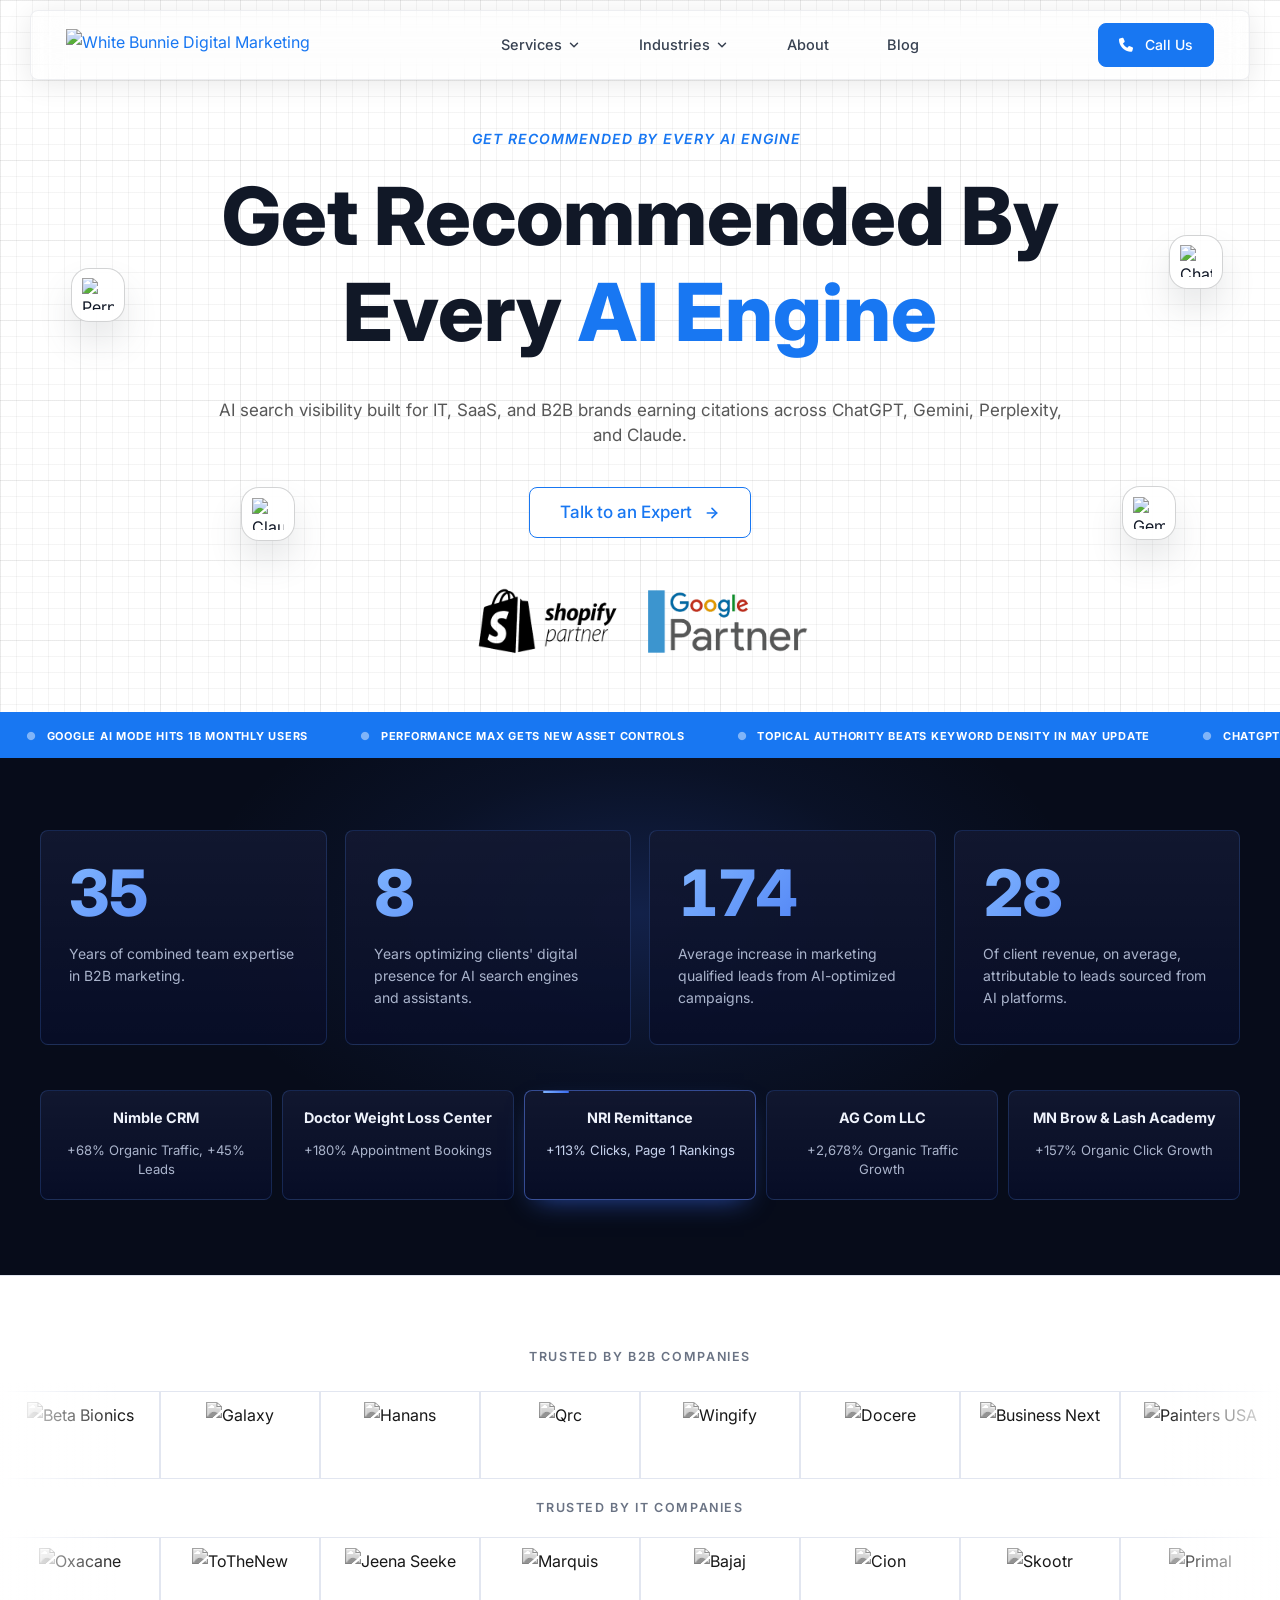
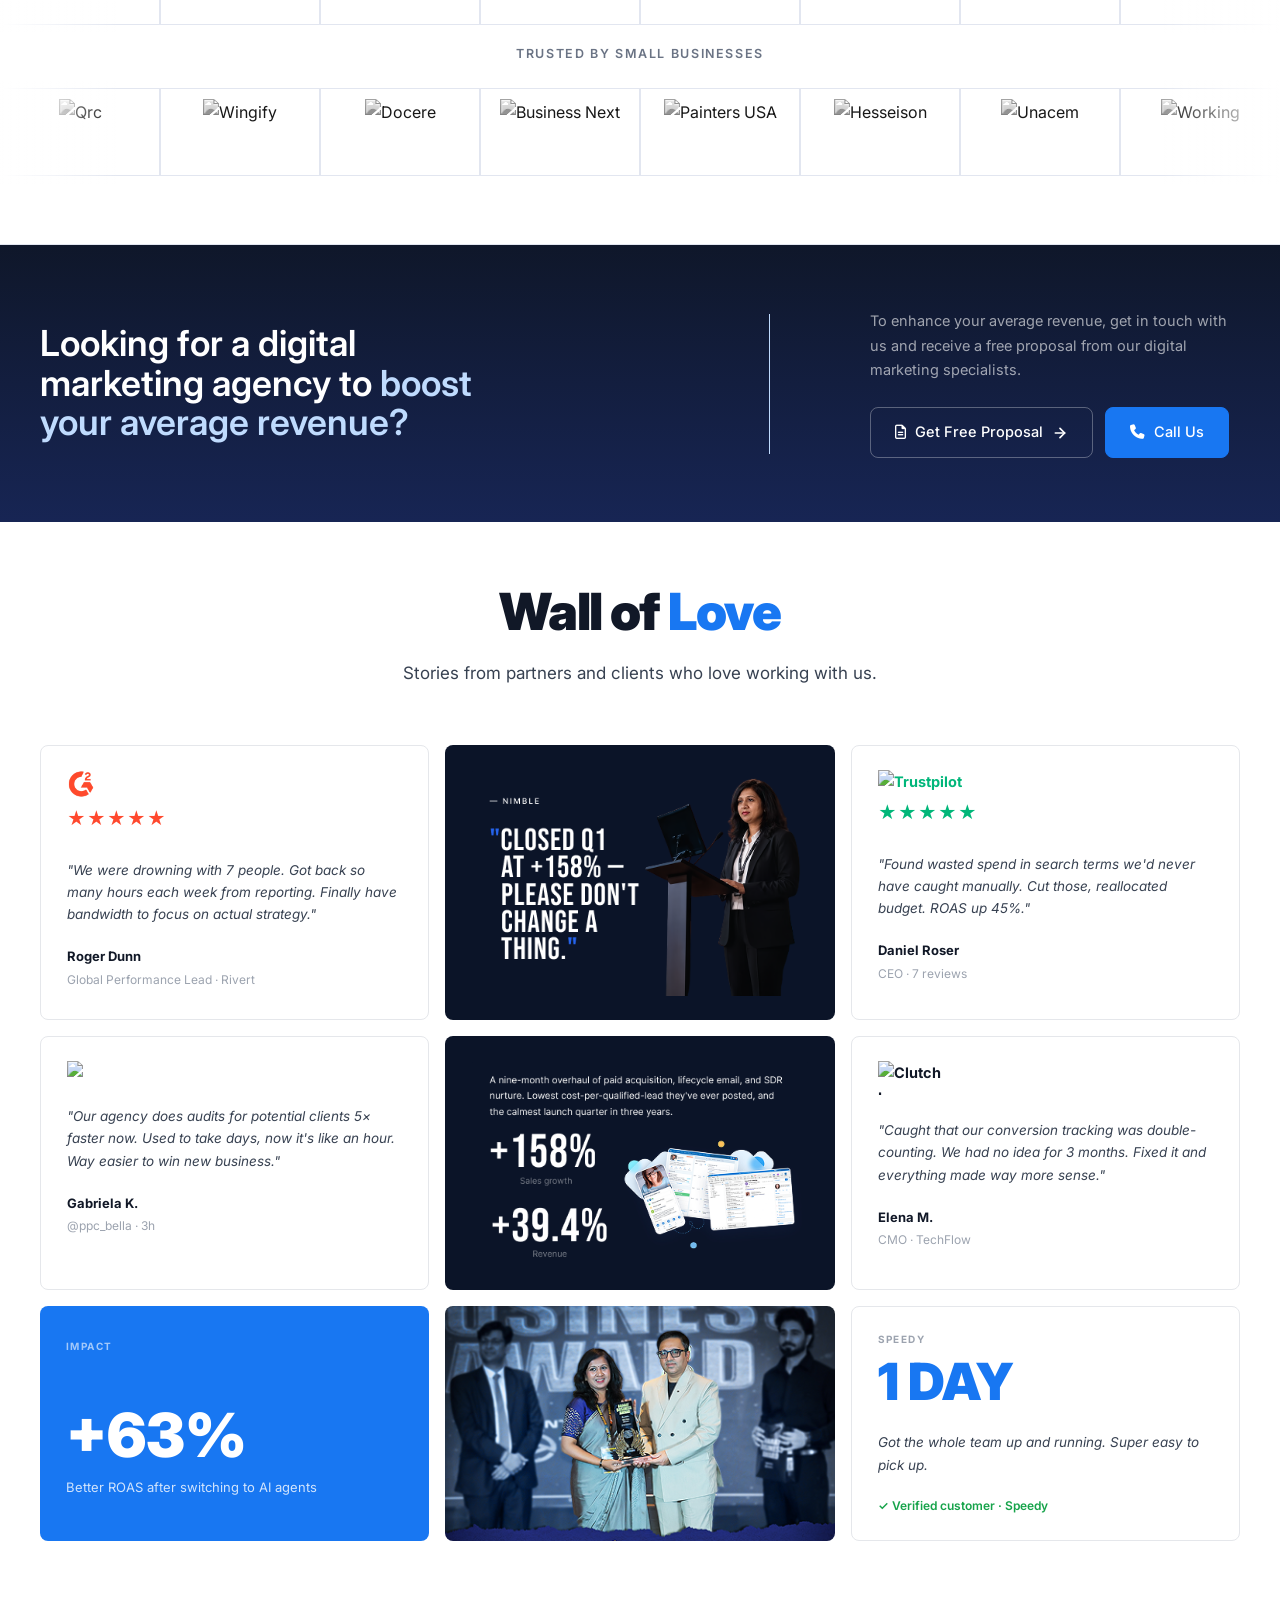
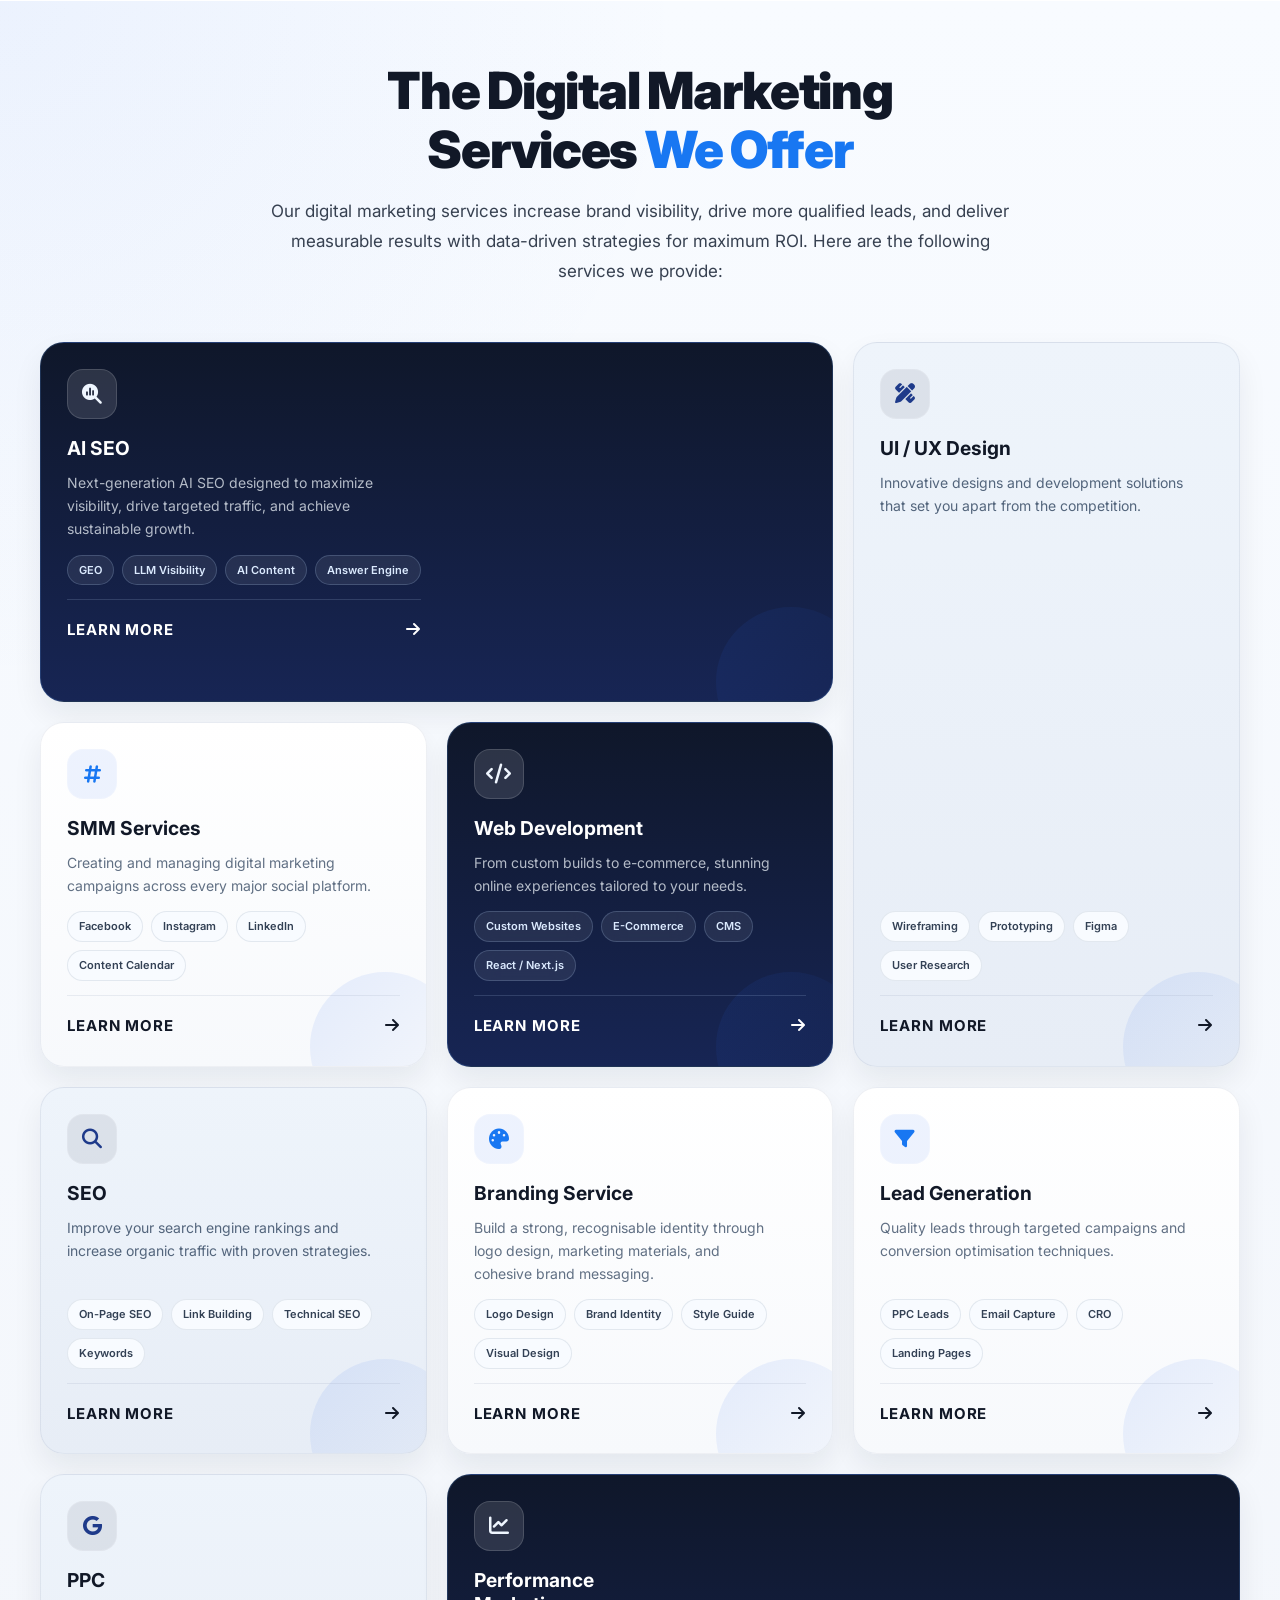
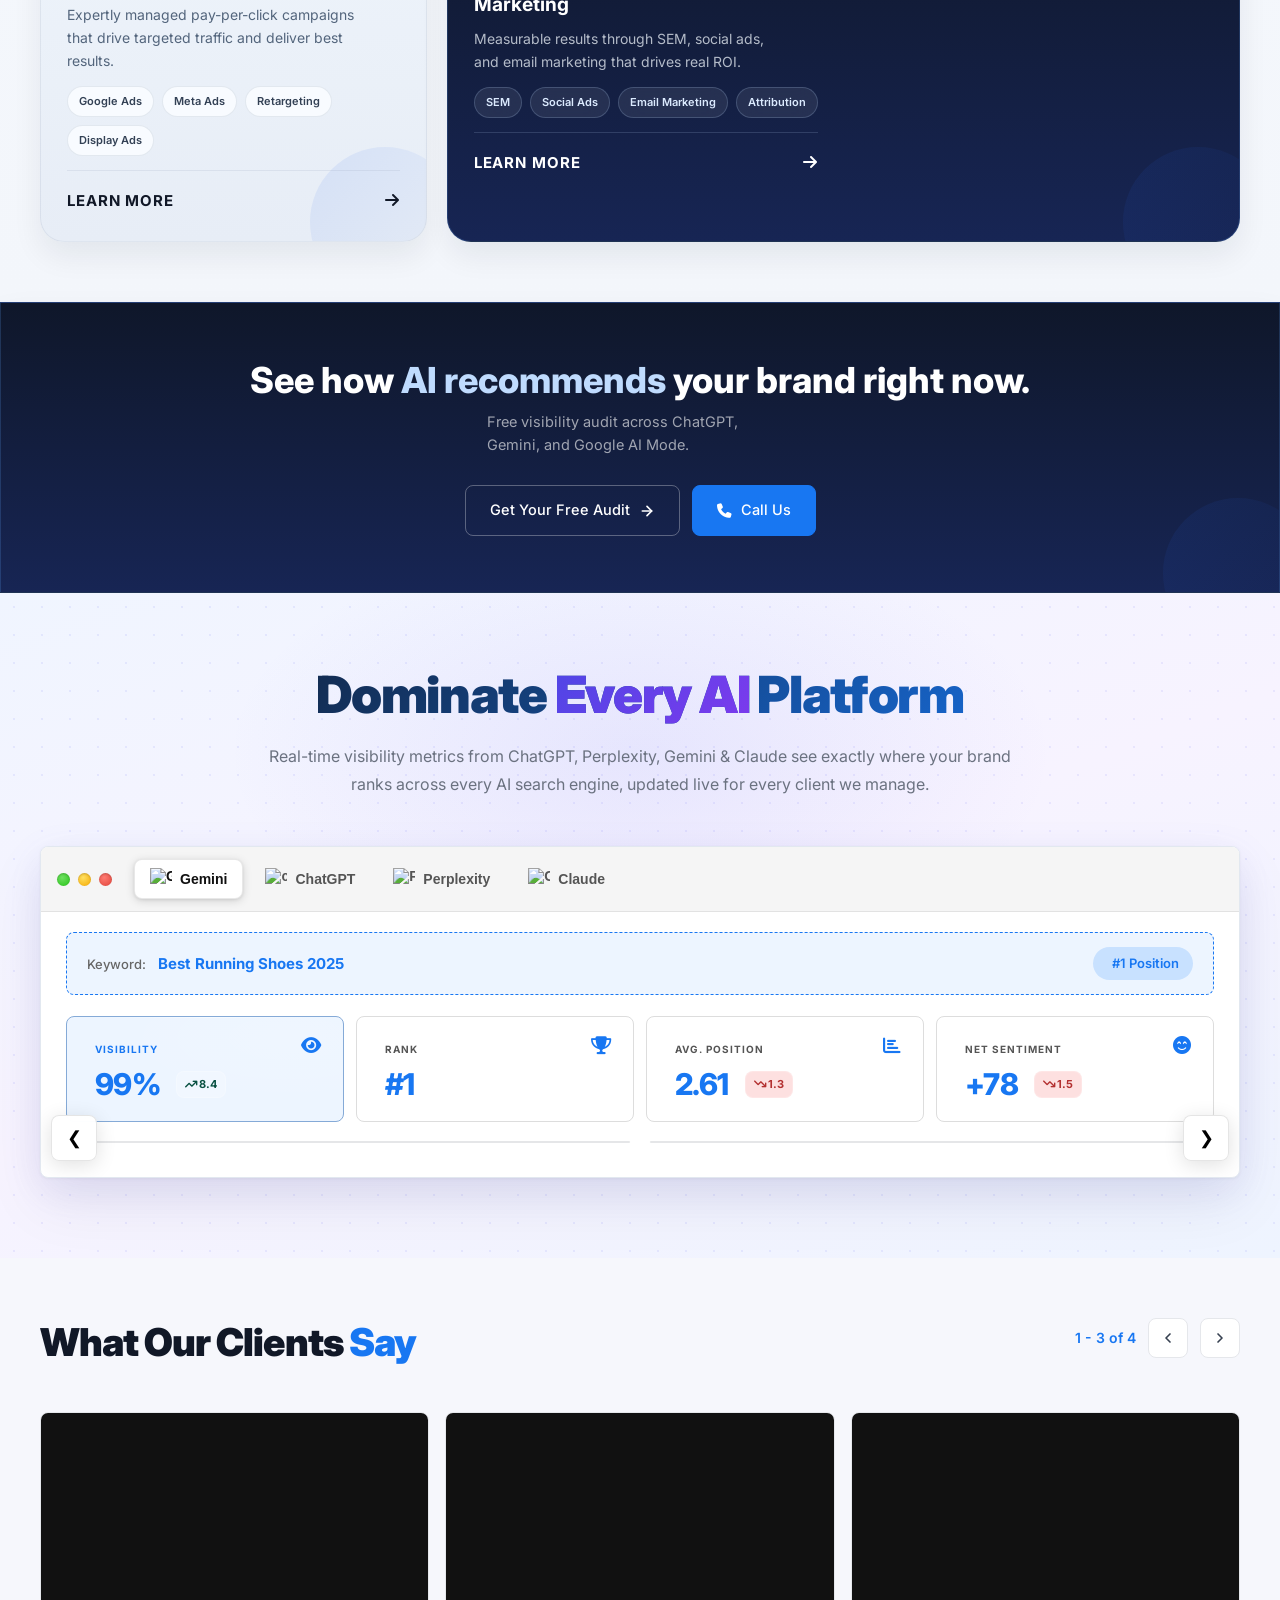
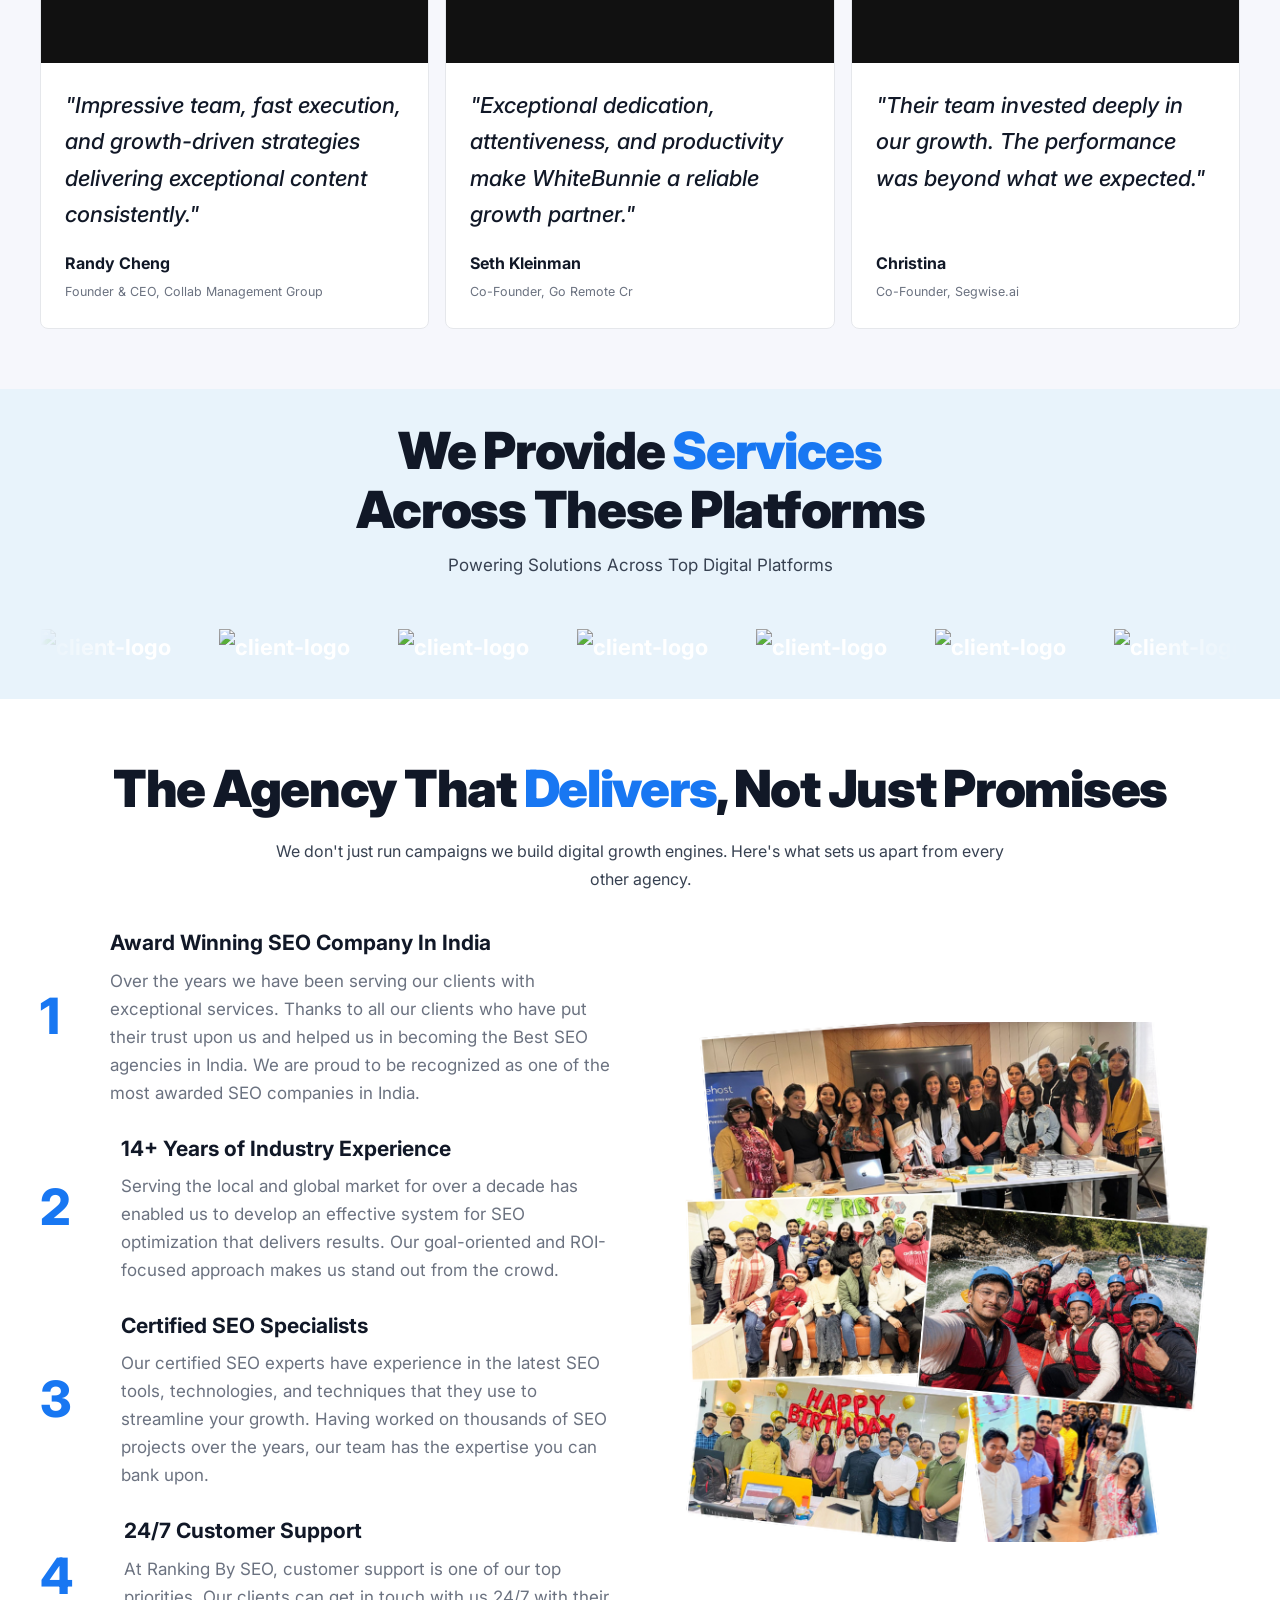
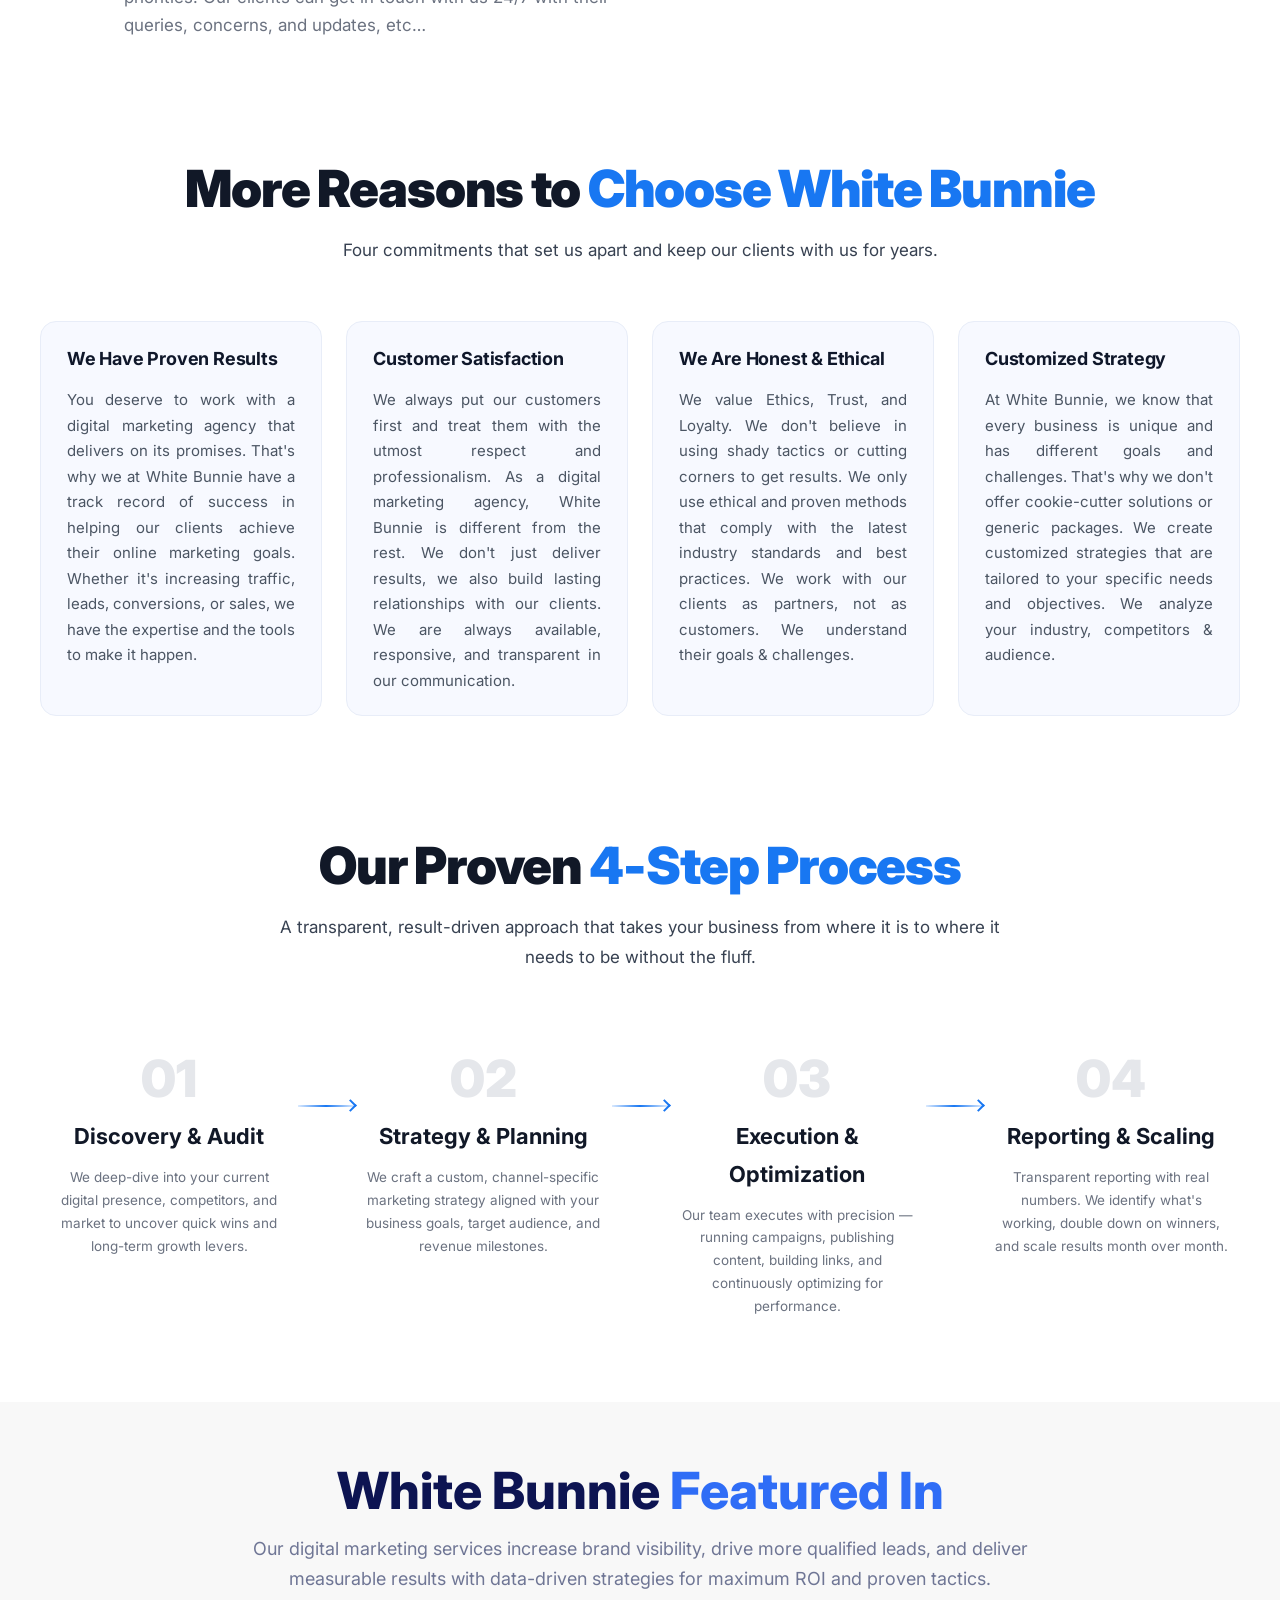
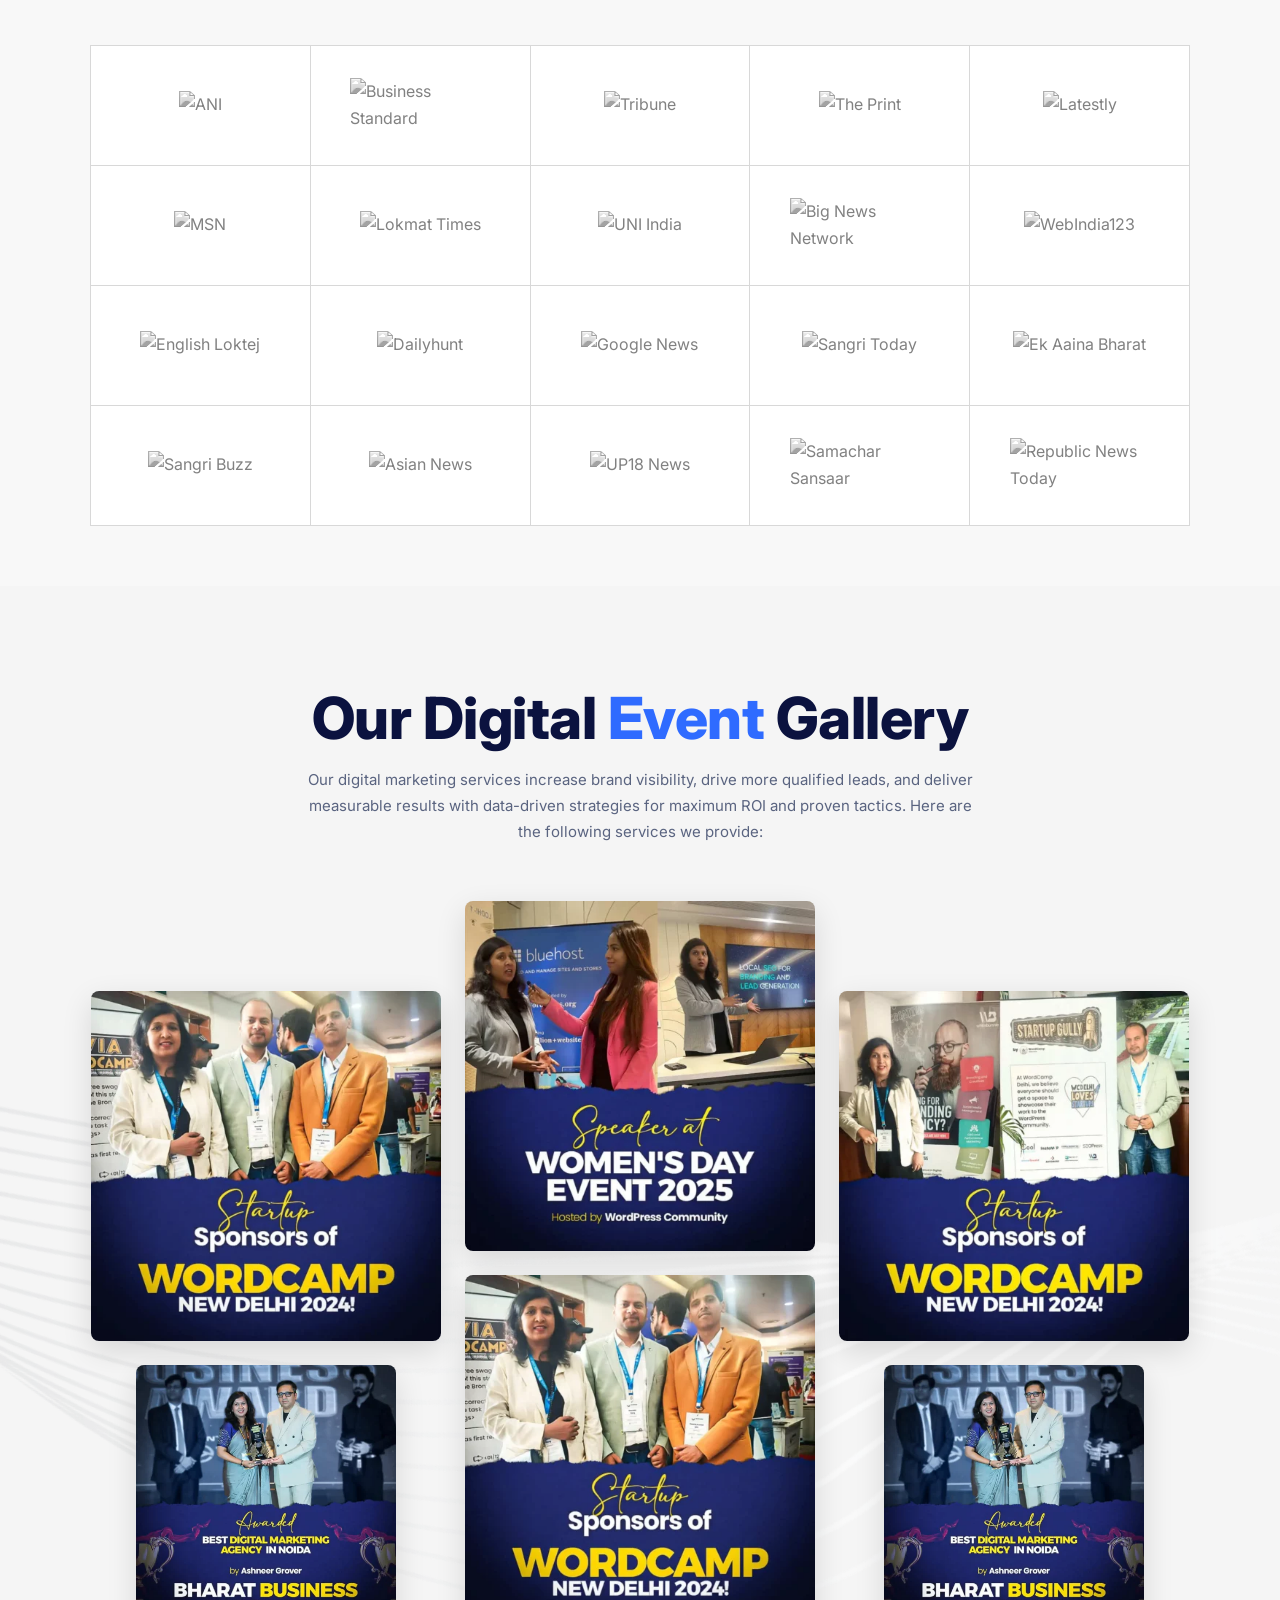
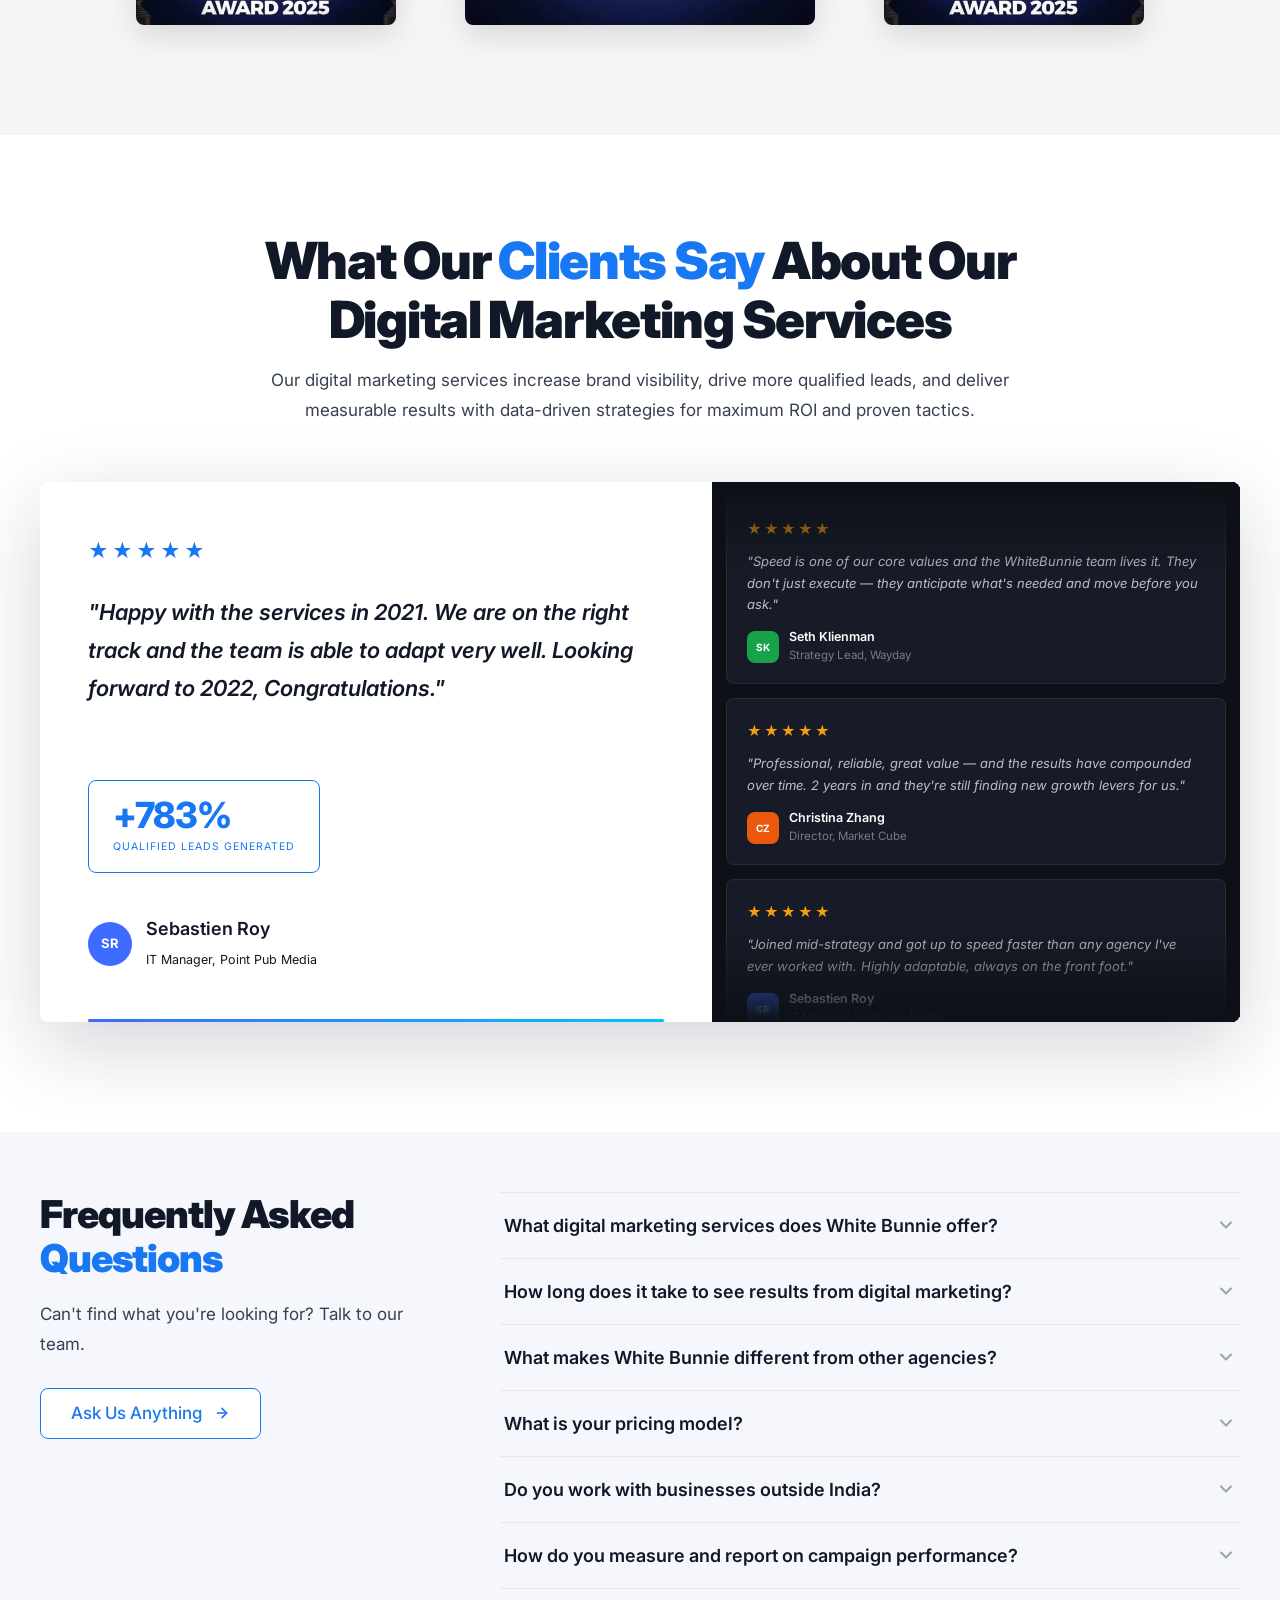
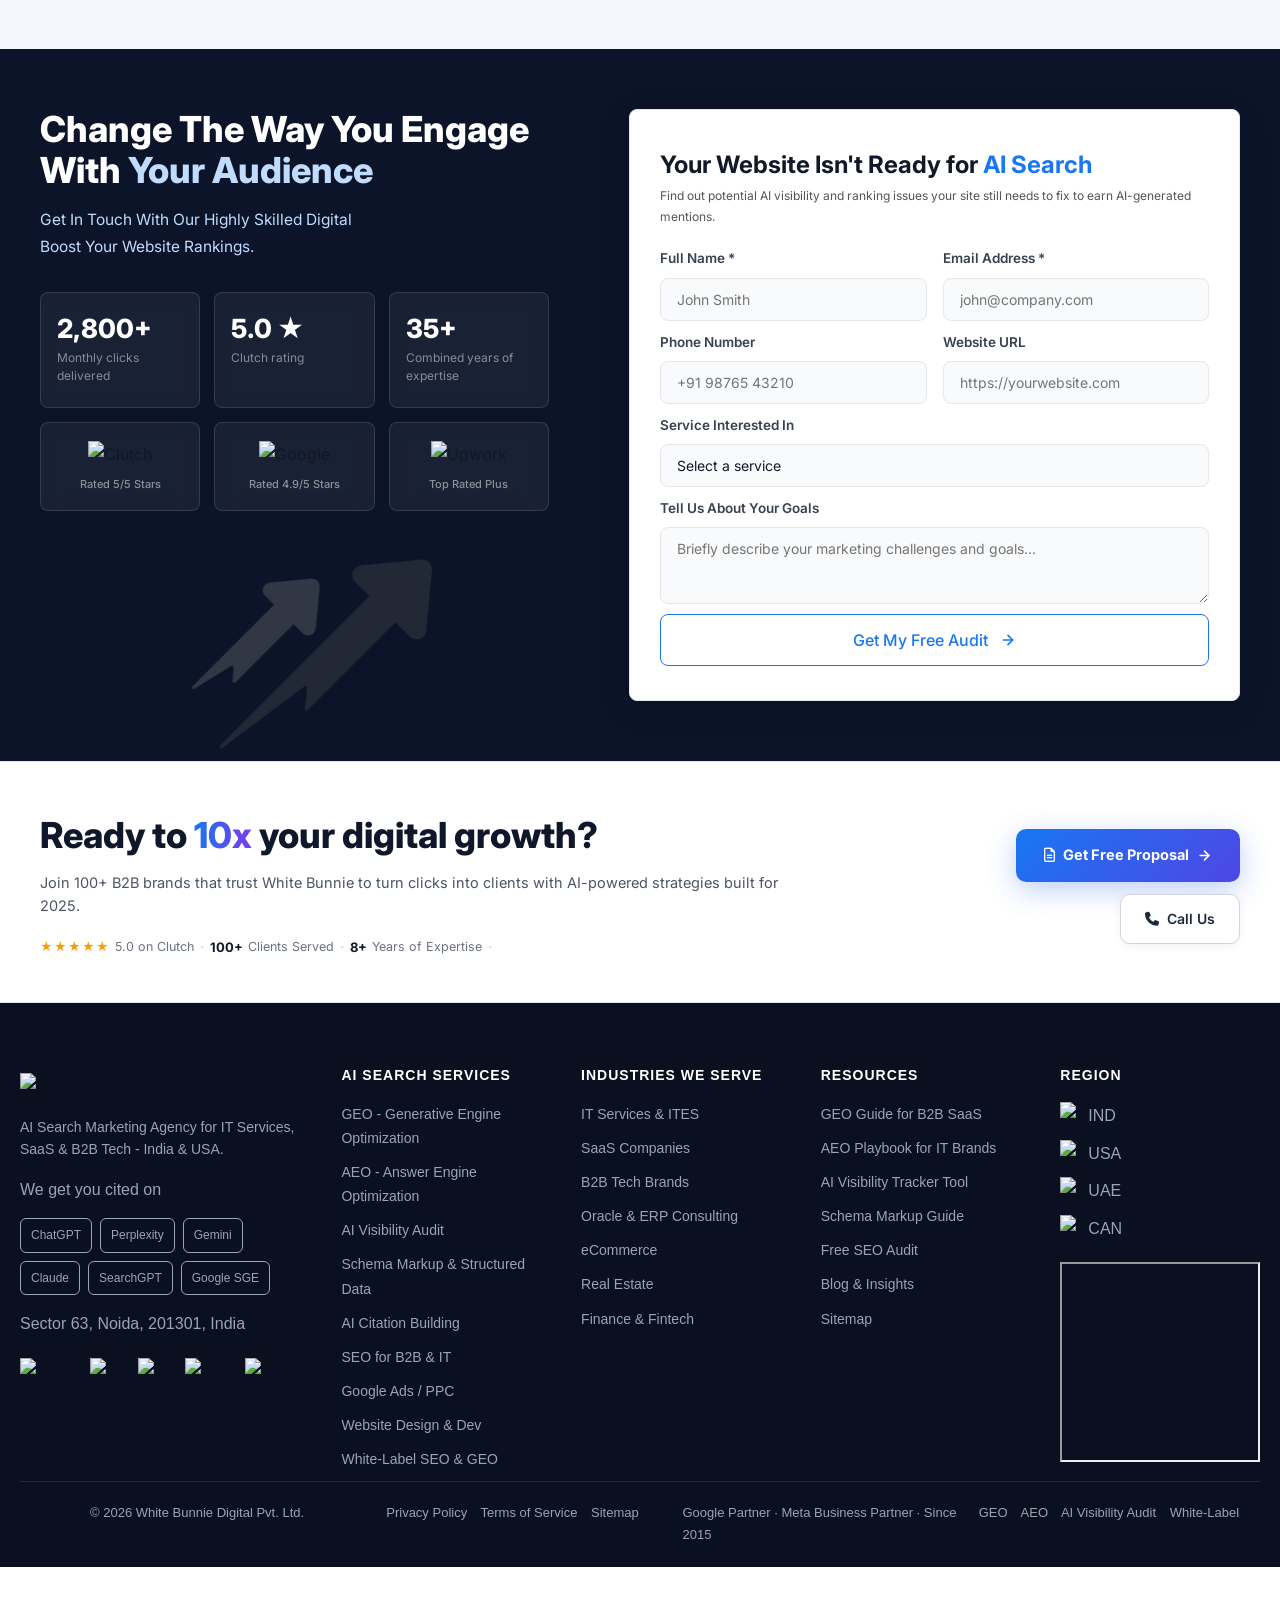
==== commit 90832cde: "content update in nav" ====
--- a/index.html
+++ b/index.html
@@ -314,139 +314,276 @@
 
 					<div class="mega-menu">
 						<div class="mega-panel">
-						<div class="mega-inner">
-
-							<div class="mega-col">
-								<p class="mega-col-header">SEO & Visibility</p>
-								<a href="#" class="mega-item">
-									<div class="mega-item-icon"><i class="fa-solid fa-brain"></i></div>
-									<div class="mega-item-text"><strong>AI SEO</strong><span>AI-powered search
-											visibility</span></div>
-								</a>
-								<a href="#" class="mega-item">
-									<div class="mega-item-icon"><i class="fa-solid fa-gears"></i></div>
-									<div class="mega-item-text"><strong>Technical SEO</strong><span>Site health &amp;
-											crawlability</span></div>
-								</a>
-								<a href="#" class="mega-item">
-									<div class="mega-item-icon"><i class="fa-solid fa-location-dot"></i></div>
-									<div class="mega-item-text"><strong>Local SEO</strong><span>Dominate local
-											searches</span></div>
-								</a>
-								<a href="#" class="mega-item">
-									<div class="mega-item-icon"><i class="fa-solid fa-cart-shopping"></i></div>
-									<div class="mega-item-text"><strong>E-commerce SEO</strong><span>Organic growth for
-											online stores</span></div>
-								</a>
-							</div>
-
-							<div class="mega-col">
-								<p class="mega-col-header">Paid Advertising</p>
-								<a href="#" class="mega-item">
-									<div class="mega-item-icon"><i class="fa-brands fa-google"></i></div>
-									<div class="mega-item-text"><strong>Google Ads / PPC</strong><span>Targeted paid
-											search campaigns</span></div>
-								</a>
-								<a href="#" class="mega-item">
-									<div class="mega-item-icon"><i class="fa-brands fa-meta"></i></div>
-									<div class="mega-item-text"><strong>Meta Ads</strong><span>Facebook &amp; Instagram
-											advertising</span></div>
-								</a>
-								<a href="#" class="mega-item">
-									<div class="mega-item-icon"><i class="fa-solid fa-chart-line"></i></div>
-									<div class="mega-item-text"><strong>Performance Marketing</strong><span>SEM, social
-											ads &amp; email ROI</span></div>
-								</a>
-								<a href="#" class="mega-item">
-									<div class="mega-item-icon"><i class="fa-solid fa-filter"></i></div>
-									<div class="mega-item-text"><strong>Lead Generation</strong><span>Quality leads
-											&amp; conversion</span></div>
-								</a>
-							</div>
-
-							<div class="mega-col">
-								<p class="mega-col-header">Brand &amp; Social</p>
-								<a href="#" class="mega-item">
-									<div class="mega-item-icon"><i class="fa-solid fa-hashtag"></i></div>
-									<div class="mega-item-text"><strong>Social Media Marketing</strong><span>Build &amp;
-											engage your audience</span></div>
-								</a>
-								<a href="#" class="mega-item">
-									<div class="mega-item-icon"><i class="fa-solid fa-pen-nib"></i></div>
-									<div class="mega-item-text"><strong>Content Marketing</strong><span>Blogs,
-											videos</span></div>
-								</a>
-								<a href="#" class="mega-item">
-									<div class="mega-item-icon"><i class="fa-solid fa-palette"></i></div>
-									<div class="mega-item-text"><strong>Branding &amp; Identity</strong><span>Logo,
-											brand strategy &amp; design</span></div>
-								</a>
-								<a href="#" class="mega-item">
-									<div class="mega-item-icon"><i class="fa-solid fa-envelope"></i></div>
-									<div class="mega-item-text"><strong>Email Marketing</strong><span>Nurture leads
-											&amp; drive conversions</span></div>
-								</a>
-							</div>
-
-							<div class="mega-col">
-								<p class="mega-col-header">Tech &amp; Design</p>
-								<a href="#" class="mega-item">
-									<div class="mega-item-icon"><i class="fa-solid fa-code"></i></div>
-									<div class="mega-item-text"><strong>Web Development</strong><span>Custom &amp;
-											e-commerce websites</span></div>
-								</a>
-								<a href="#" class="mega-item">
-									<div class="mega-item-icon"><i class="fa-solid fa-pen-ruler"></i></div>
-									<div class="mega-item-text"><strong>UI/UX Design</strong><span>Wireframes,
-											prototypes</span></div>
-								</a>
-								<a href="#" class="mega-item">
-									<div class="mega-item-icon"><i class="fa-solid fa-laptop"></i></div>
-									<div class="mega-item-text"><strong>Landing Pages</strong><span>High-converting page
-											experiences</span></div>
-								</a>
-								<a href="#" class="mega-item">
-									<div class="mega-item-icon"><i class="fa-solid fa-arrow-trend-up"></i></div>
-									<div class="mega-item-text"><strong>CRO</strong><span>Conversion rate
-											optimization</span></div>
-								</a>
-							</div>
-
-							
-							<div class="mega-col">
-								<p class="mega-col-header">Tech &amp; Design</p>
-								<a href="#" class="mega-item">
-									<div class="mega-item-icon"><i class="fa-solid fa-code"></i></div>
-									<div class="mega-item-text"><strong>Web Development</strong><span>Custom &amp;
-											e-commerce websites</span></div>
-								</a>
-								<a href="#" class="mega-item">
-									<div class="mega-item-icon"><i class="fa-solid fa-pen-ruler"></i></div>
-									<div class="mega-item-text"><strong>UI/UX Design</strong><span>Wireframes,
-											prototypes</span></div>
-								</a>
-								<a href="#" class="mega-item">
-									<div class="mega-item-icon"><i class="fa-solid fa-laptop"></i></div>
-									<div class="mega-item-text"><strong>Landing Pages</strong><span>High-converting page
-											experiences</span></div>
-								</a>
-								<a href="#" class="mega-item">
-									<div class="mega-item-icon"><i class="fa-solid fa-arrow-trend-up"></i></div>
-									<div class="mega-item-text"><strong>CRO</strong><span>Conversion rate
-											optimization</span></div>
-								</a>
-							</div>
-
-						</div>
-
-						<div class="mega-cta-strip">
-							<div class="mega-cta-text">
-								<strong>Let's Talk About Your Goals</strong>
-								<p>Reach out your way. We start by listening so we can build what truly works for you.
-								</p>
-							</div>
-							<a href="#contact" class="mega-cta-btn">Get in Touch</a>
-						</div>
+
+
+
+
+							<div class="mega-inner">
+
+								<!-- AI SEO -->
+								<div class="mega-col">
+									<p class="mega-col-header">AI SEO</p>
+
+									<a href="#" class="mega-item">
+										<div class="mega-item-icon"><i class="fa-solid fa-magnifying-glass-chart"></i>
+										</div>
+										<div class="mega-item-text">
+											<strong>AI Visibility Audit</strong>
+											<span>Baseline across every engine</span>
+										</div>
+									</a>
+
+									<a href="#" class="mega-item">
+										<div class="mega-item-icon"><i class="fa-solid fa-robot"></i></div>
+										<div class="mega-item-text">
+											<strong>Generative Engine Optimization (GEO)</strong>
+											<span>Get cited in AI answers</span>
+										</div>
+									</a>
+
+									<a href="#" class="mega-item">
+										<div class="mega-item-icon"><i class="fa-solid fa-circle-question"></i></div>
+										<div class="mega-item-text">
+											<strong>Answer Engine Optimization (AEO)</strong>
+											<span>Win the direct answer slot</span>
+										</div>
+									</a>
+
+									<a href="#" class="mega-item">
+										<div class="mega-item-icon"><i class="fa-solid fa-quote-left"></i></div>
+										<div class="mega-item-text">
+											<strong>AI Citation Building</strong>
+											<span>Earn mentions AI engines trust</span>
+										</div>
+									</a>
+
+									<a href="#" class="mega-item">
+										<div class="mega-item-icon"><i class="fa-solid fa-code"></i></div>
+										<div class="mega-item-text">
+											<strong>Structured Data &amp; Schema</strong>
+											<span>Schema, llms.txt &amp; crawler access</span>
+										</div>
+									</a>
+
+									<a href="#" class="mega-item">
+										<div class="mega-item-icon"><i class="fa-solid fa-diagram-project"></i></div>
+										<div class="mega-item-text">
+											<strong>Entity &amp; Knowledge Graph</strong>
+											<span>Wikidata, Wikipedia &amp; entity signals</span>
+										</div>
+									</a>
+
+									<a href="#" class="mega-item">
+										<div class="mega-item-icon"><i class="fa-solid fa-chart-line"></i></div>
+										<div class="mega-item-text">
+											<strong>AI Rank Tracking &amp; Monitoring</strong>
+											<span>Share of voice across engines</span>
+										</div>
+									</a>
+								</div>
+
+								<!-- Rank By Engine -->
+								<div class="mega-col">
+									<p class="mega-col-header">Rank By Engine</p>
+
+									<a href="#" class="mega-item">
+										<div class="mega-item-icon"><i class="fa-solid fa-comments"></i></div>
+										<div class="mega-item-text">
+											<strong>ChatGPT</strong>
+											<span>Get surfaced in ChatGPT Search</span>
+										</div>
+									</a>
+
+									<a href="#" class="mega-item">
+										<div class="mega-item-icon"><i class="fa-solid fa-compass"></i></div>
+										<div class="mega-item-text">
+											<strong>Perplexity</strong>
+											<span>Become a cited source</span>
+										</div>
+									</a>
+
+									<a href="#" class="mega-item">
+										<div class="mega-item-icon"><i class="fa-brands fa-google"></i></div>
+										<div class="mega-item-text">
+											<strong>Google AI Overviews</strong>
+											<span class="truncate-1-line">Appear in AI Overviews &amp; AI Mode</span>
+										</div>
+									</a>
+
+									<a href="#" class="mega-item">
+										<div class="mega-item-icon"><i class="fa-solid fa-gem"></i></div>
+										<div class="mega-item-text">
+											<strong>Gemini</strong>
+											<span>Rank in Gemini answers</span>
+										</div>
+									</a>
+
+									<a href="#" class="mega-item">
+										<div class="mega-item-icon"><i class="fa-brands fa-microsoft"></i></div>
+										<div class="mega-item-text">
+											<strong>Microsoft Copilot</strong>
+											<span>Surface via Copilot &amp; Bing</span>
+										</div>
+									</a>
+
+									<a href="#" class="mega-item">
+										<div class="mega-item-icon"><i class="fa-solid fa-brain"></i></div>
+										<div class="mega-item-text">
+											<strong>DeepSeek</strong>
+											<span>Get picked up in DeepSeek answers</span>
+										</div>
+									</a>
+								</div>
+
+								<!-- SEO -->
+								<div class="mega-col">
+									<p class="mega-col-header">SEO</p>
+
+									<a href="#" class="mega-item">
+										<div class="mega-item-icon"><i class="fa-solid fa-gears"></i></div>
+										<div class="mega-item-text">
+											<strong>Technical SEO</strong>
+											<span>Site health &amp; crawlability</span>
+										</div>
+									</a>
+
+									<a href="#" class="mega-item">
+										<div class="mega-item-icon"><i class="fa-solid fa-location-dot"></i></div>
+										<div class="mega-item-text">
+											<strong>Local SEO</strong>
+											<span>Dominate local searches</span>
+										</div>
+									</a>
+
+									<a href="#" class="mega-item">
+										<div class="mega-item-icon"><i class="fa-solid fa-cart-shopping"></i></div>
+										<div class="mega-item-text">
+											<strong>E-commerce SEO</strong>
+											<span>Organic growth for stores</span>
+										</div>
+									</a>
+
+									<a href="#" class="mega-item">
+										<div class="mega-item-icon"><i class="fa-solid fa-file-lines"></i></div>
+										<div class="mega-item-text">
+											<strong>Content &amp; On-Page SEO</strong>
+											<span>Rank-ready content</span>
+										</div>
+									</a>
+
+									<a href="#" class="mega-item">
+										<div class="mega-item-icon"><i class="fa-solid fa-link"></i></div>
+										<div class="mega-item-text">
+											<strong>Link Building / Off-Page SEO</strong>
+											<span>Build authority off-site</span>
+										</div>
+									</a>
+								</div>
+
+								<!-- Performance Marketing -->
+								<div class="mega-col">
+									<p class="mega-col-header">Performance Marketing</p>
+
+									<a href="#" class="mega-item">
+										<div class="mega-item-icon"><i class="fa-brands fa-google"></i></div>
+										<div class="mega-item-text">
+											<strong>Google Ads / PPC</strong>
+											<span>Targeted paid search</span>
+										</div>
+									</a>
+
+									<a href="#" class="mega-item">
+										<div class="mega-item-icon"><i class="fa-brands fa-meta"></i></div>
+										<div class="mega-item-text">
+											<strong>Meta Ads</strong>
+											<span>Facebook &amp; Instagram ads</span>
+										</div>
+									</a>
+
+									<a href="#" class="mega-item">
+										<div class="mega-item-icon"><i class="fa-solid fa-filter-circle-dollar"></i>
+										</div>
+										<div class="mega-item-text">
+											<strong>Lead Generation</strong>
+											<span>Quality leads &amp; conversion</span>
+										</div>
+									</a>
+
+									<a href="#" class="mega-item">
+										<div class="mega-item-icon"><i class="fa-solid fa-arrows-rotate"></i></div>
+										<div class="mega-item-text">
+											<strong>Remarketing / Retargeting</strong>
+											<span>Win back lost visitors</span>
+										</div>
+									</a>
+								</div>
+
+								<!-- Web Design & Development -->
+								<div class="mega-col">
+									<p class="mega-col-header">Web Design &amp; Development</p>
+
+									<a href="#" class="mega-item">
+										<div class="mega-item-icon"><i class="fa-solid fa-code"></i></div>
+										<div class="mega-item-text">
+											<strong>Custom Website Design</strong>
+											<span>Built from scratch</span>
+										</div>
+									</a>
+
+									<a href="#" class="mega-item">
+										<div class="mega-item-icon"><i class="fa-brands fa-wordpress"></i></div>
+										<div class="mega-item-text">
+											<strong>WordPress Web Design</strong>
+											<span>Flexible, scalable sites</span>
+										</div>
+									</a>
+
+									<a href="#" class="mega-item">
+										<div class="mega-item-icon"><i class="fa-brands fa-shopify"></i></div>
+										<div class="mega-item-text">
+											<strong>Shopify / E-commerce Design</strong>
+											<span>Stores built to sell</span>
+										</div>
+									</a>
+
+									<a href="#" class="mega-item">
+										<div class="mega-item-icon"><i class="fa-solid fa-pen-ruler"></i></div>
+										<div class="mega-item-text">
+											<strong>UI/UX Design</strong>
+											<span>Wireframes &amp; prototypes</span>
+										</div>
+									</a>
+
+									<a href="#" class="mega-item">
+										<div class="mega-item-icon"><i class="fa-solid fa-window-maximize"></i></div>
+										<div class="mega-item-text">
+											<strong>Landing Pages</strong>
+											<span>High-converting pages</span>
+										</div>
+									</a>
+
+									<a href="#" class="mega-item">
+										<div class="mega-item-icon"><i class="fa-solid fa-arrow-trend-up"></i></div>
+										<div class="mega-item-text">
+											<strong>CRO</strong>
+											<span>Conversion rate optimization</span>
+										</div>
+									</a>
+								</div>
+
+							</div>
+
+
+
+							<div class="mega-cta-strip">
+								<div class="mega-cta-text">
+									<strong>Let's Talk About Your Goals</strong>
+									<p>Reach out your way. We start by listening so we can build what truly works for
+										you.
+									</p>
+								</div>
+								<a href="#contact" class="mega-cta-btn">Get in Touch</a>
+							</div>
 						</div>
 					</div>
 				</li>
--- a/theme.css
+++ b/theme.css
@@ -493,9 +493,16 @@
 .nav-menu {
   display: flex;
   align-items: center;
+  justify-content: center;
   list-style: none;
-  gap: 2px;
+  gap: 30px;
   flex: 1;
+}
+
+.truncate-1-line {
+    overflow: hidden;
+    white-space: nowrap;
+    text-overflow: ellipsis;
 }
 
 .nav-link {
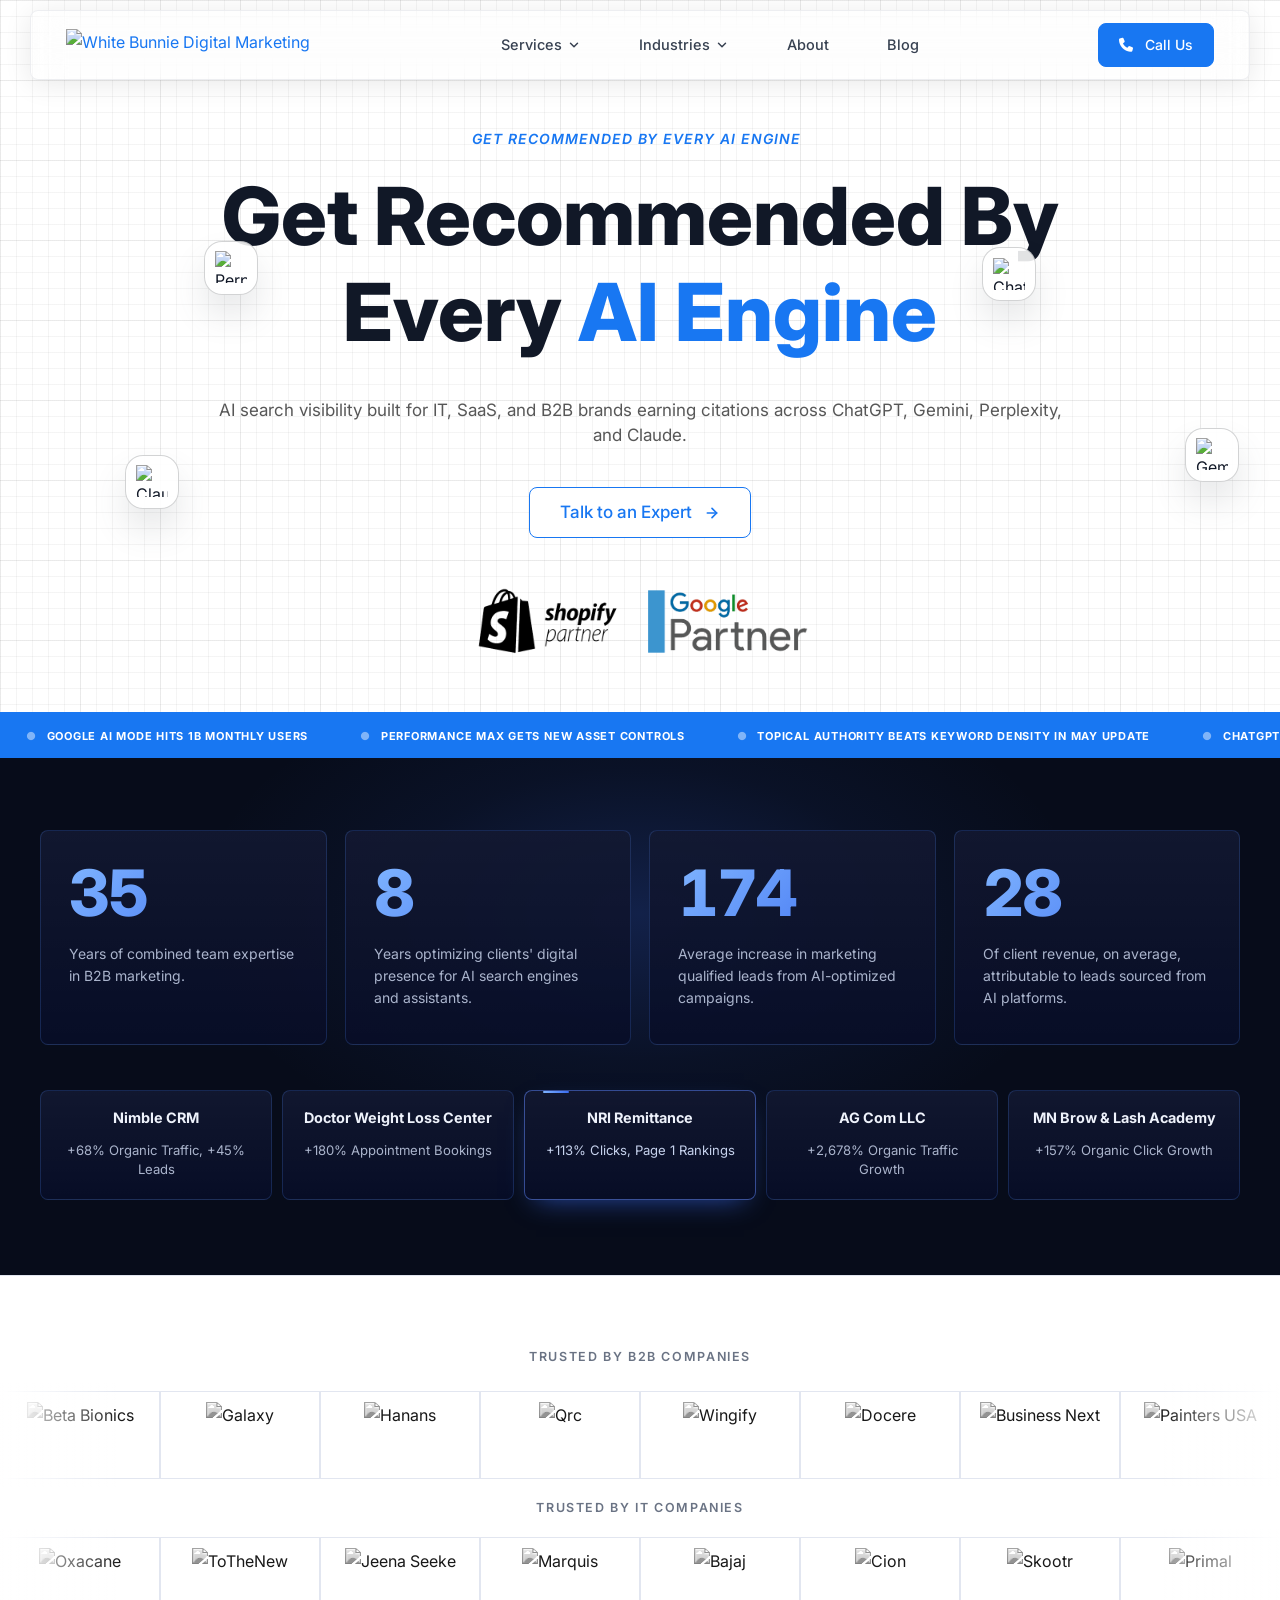
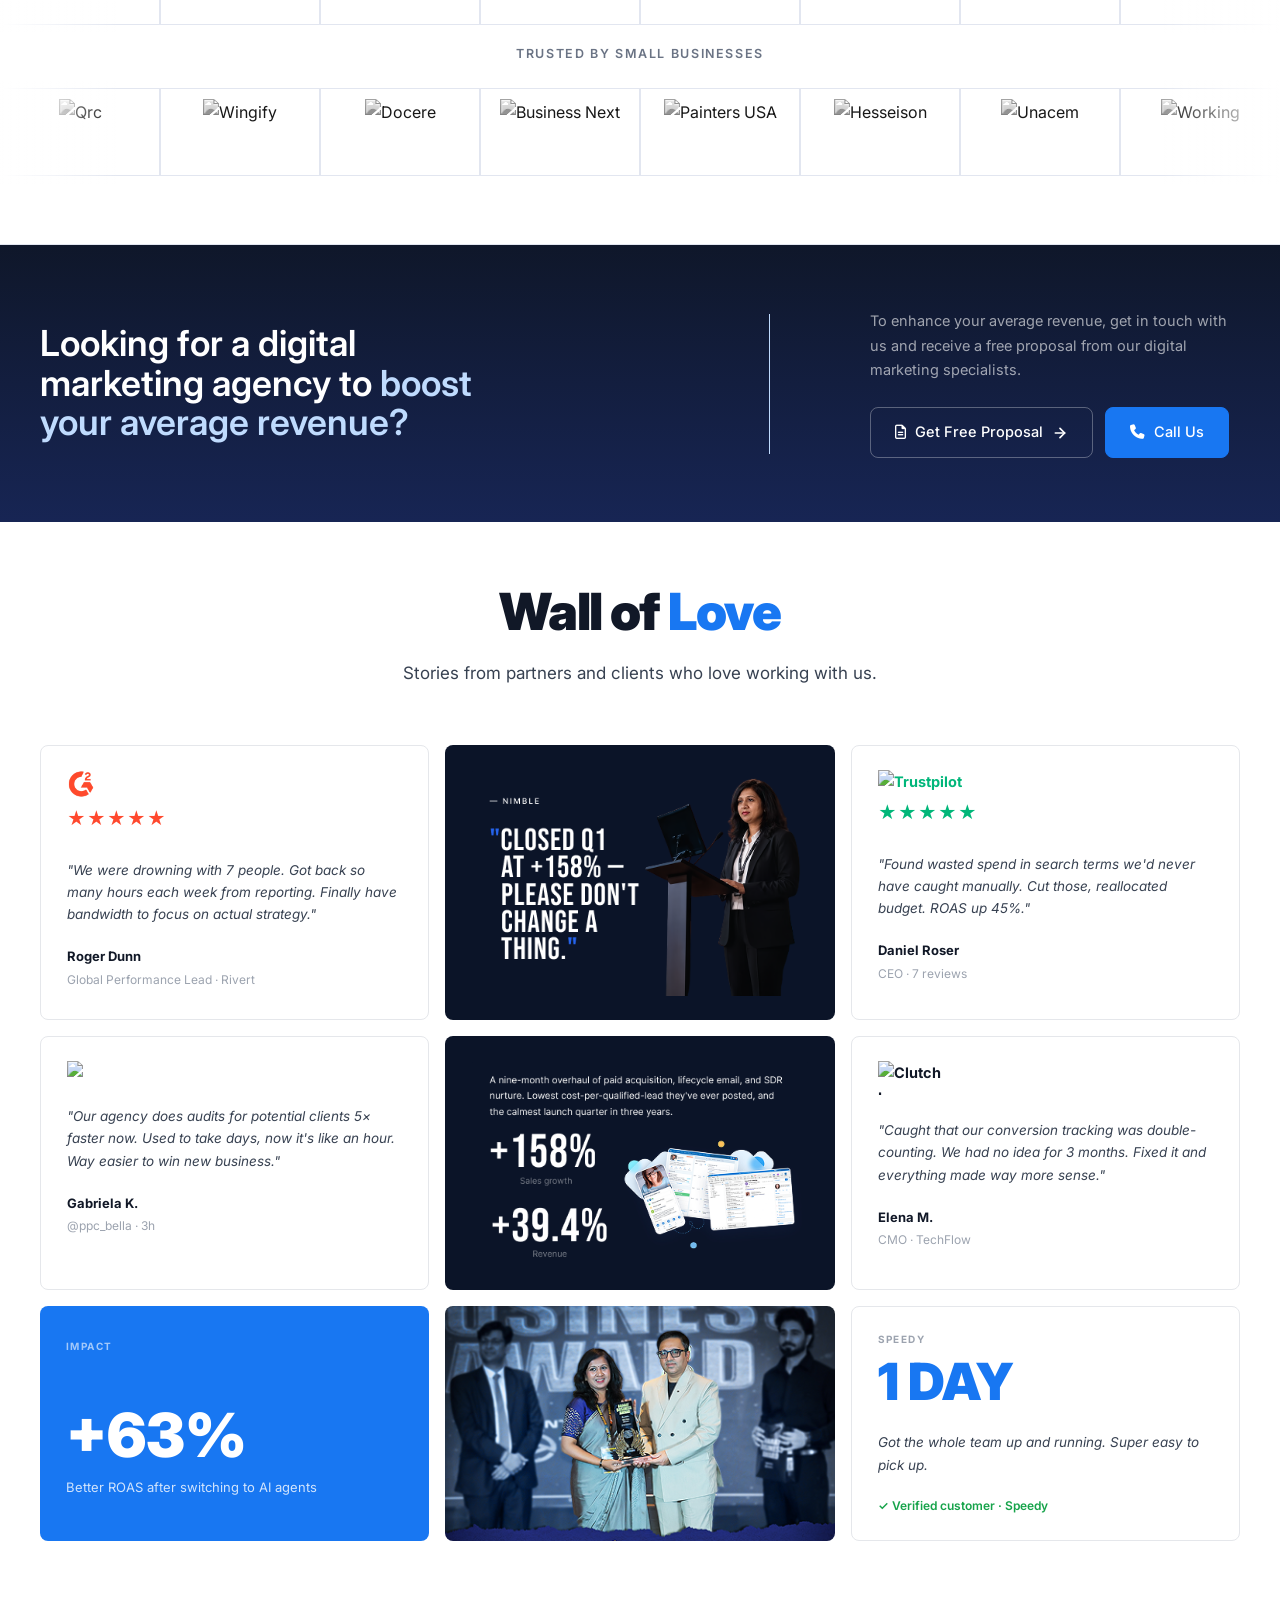
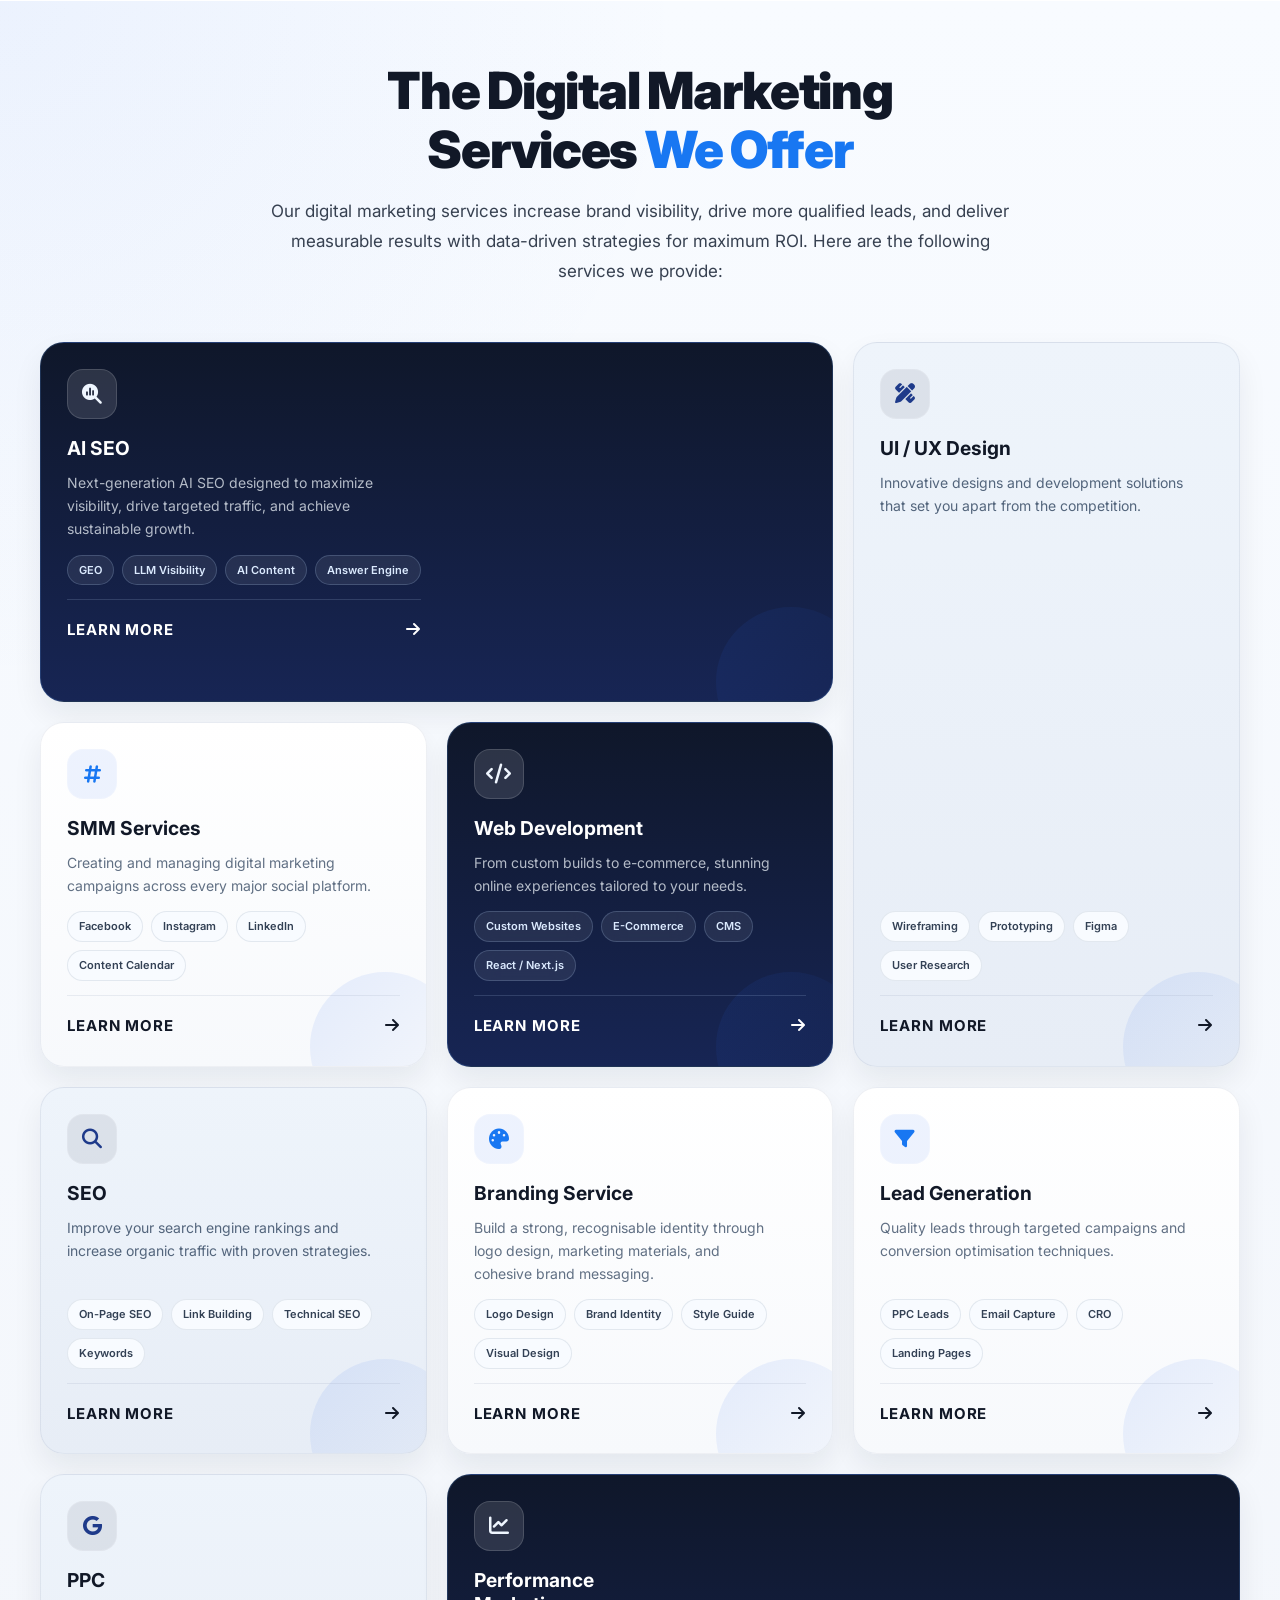
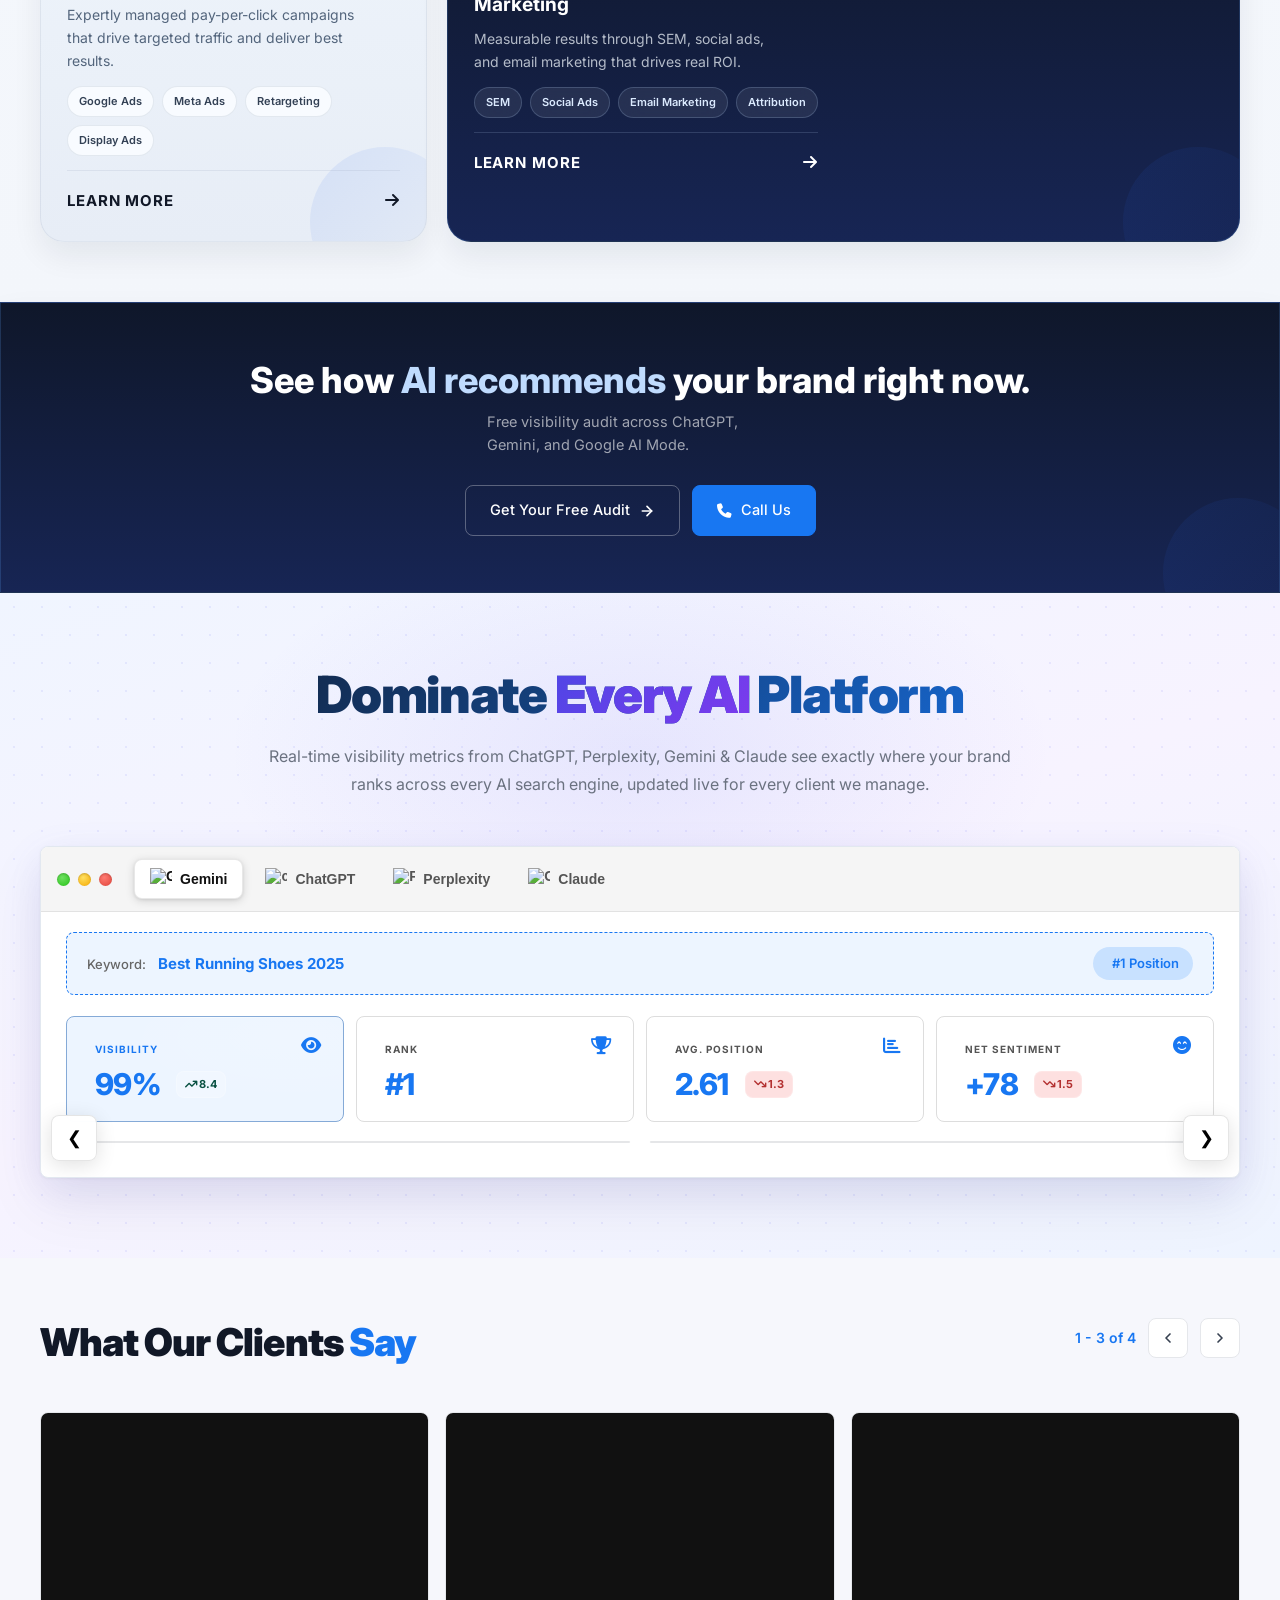
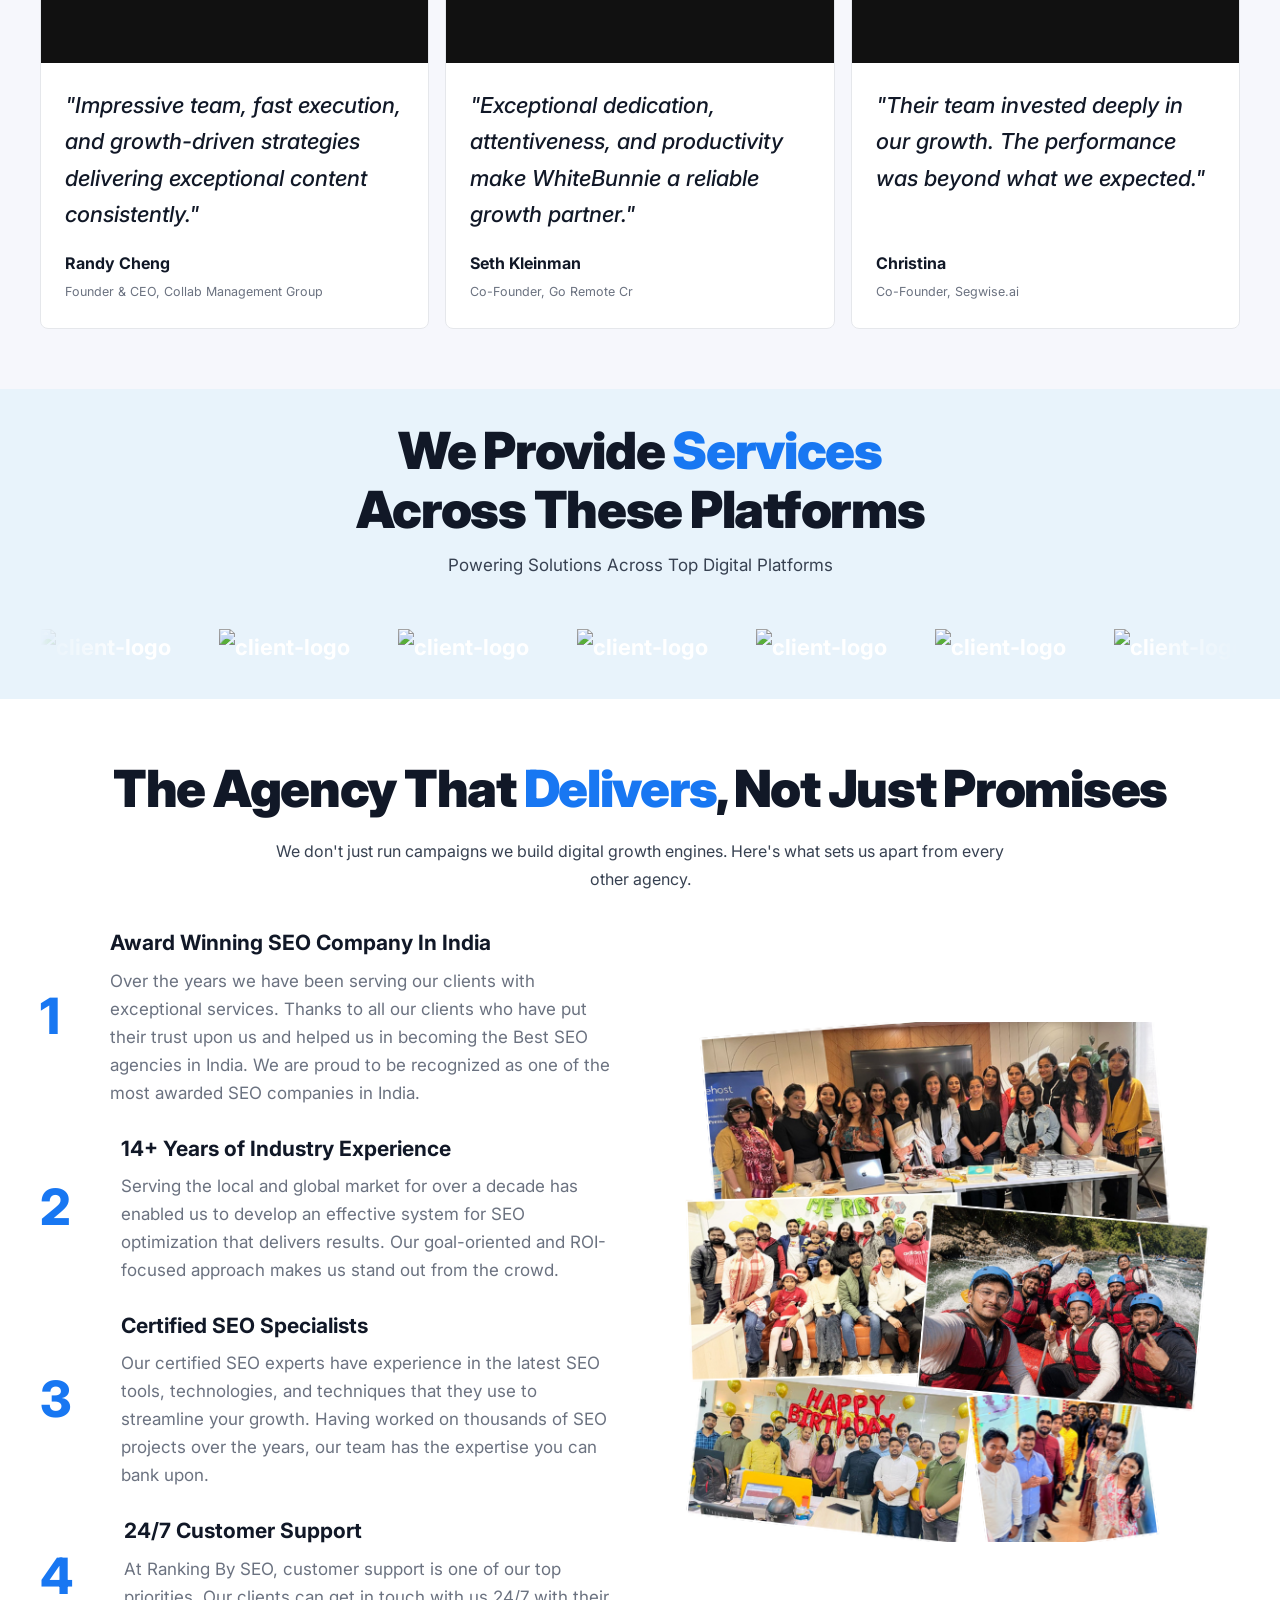
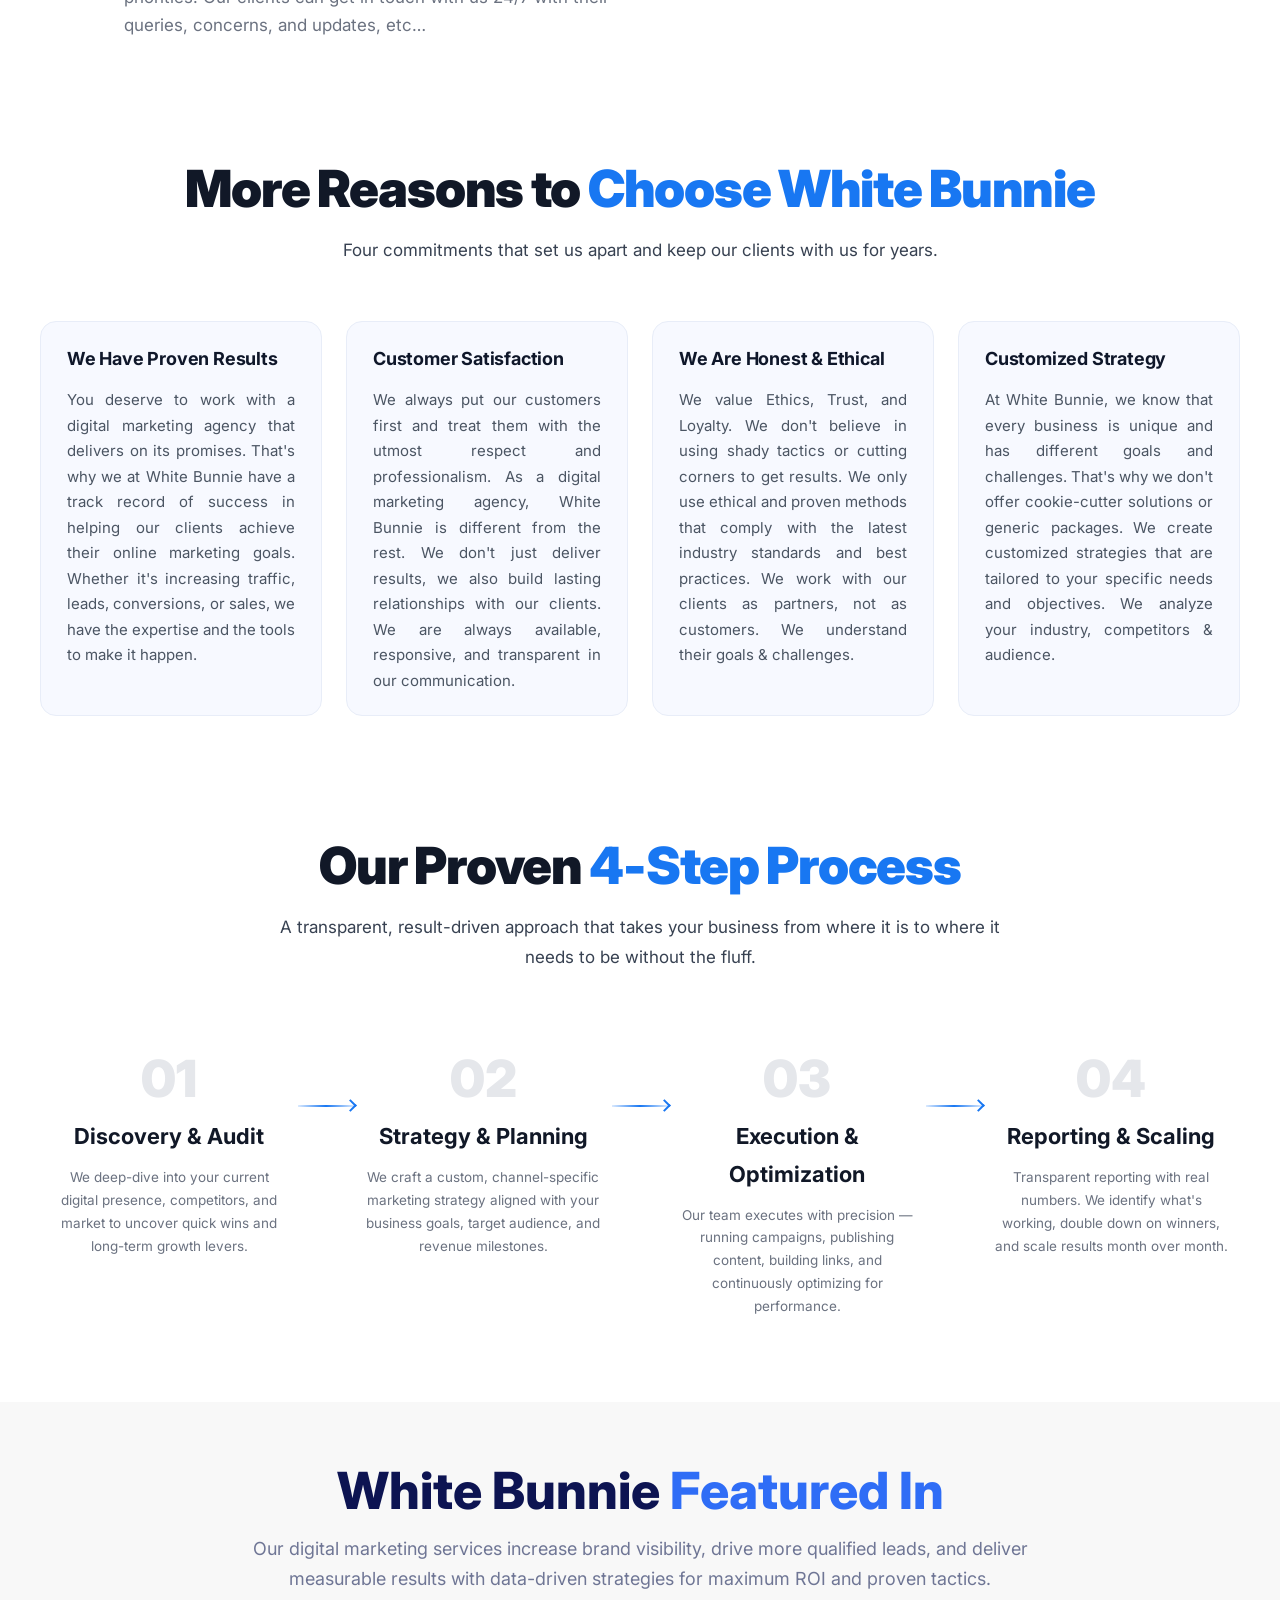
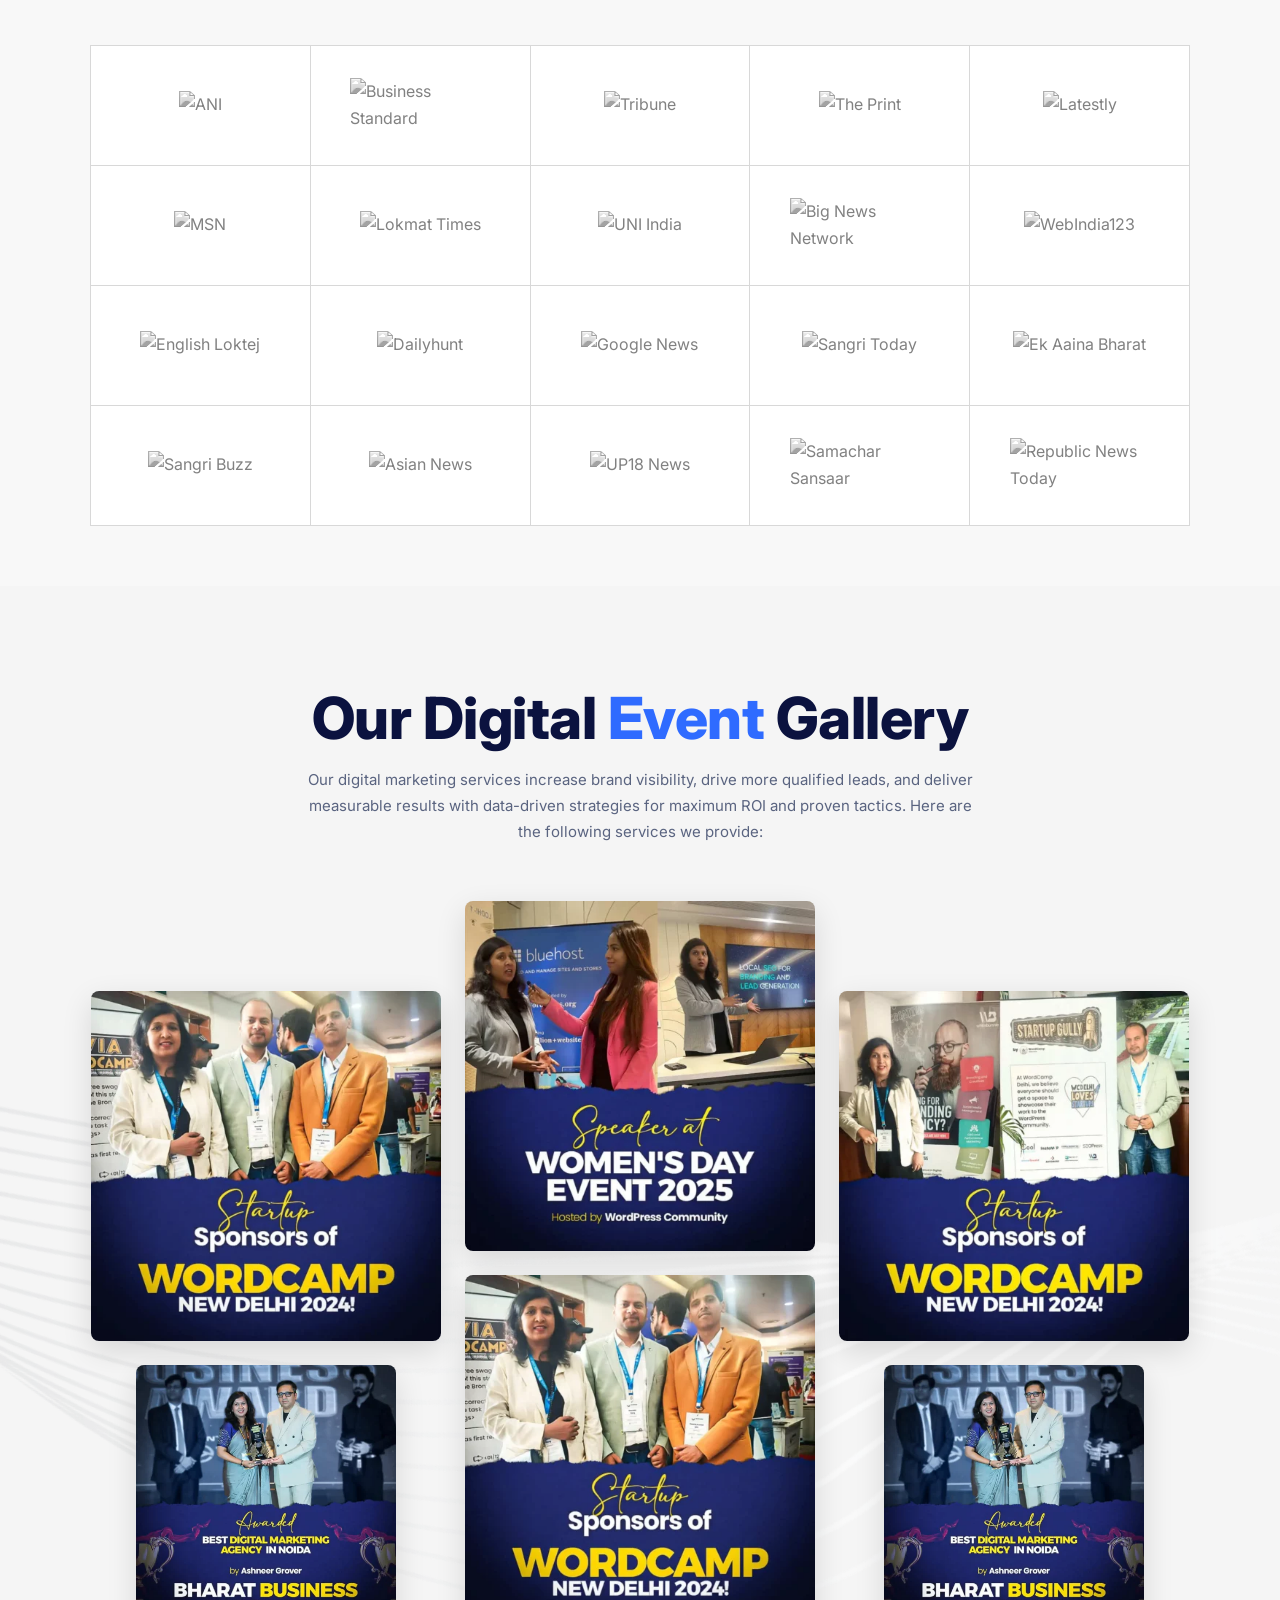
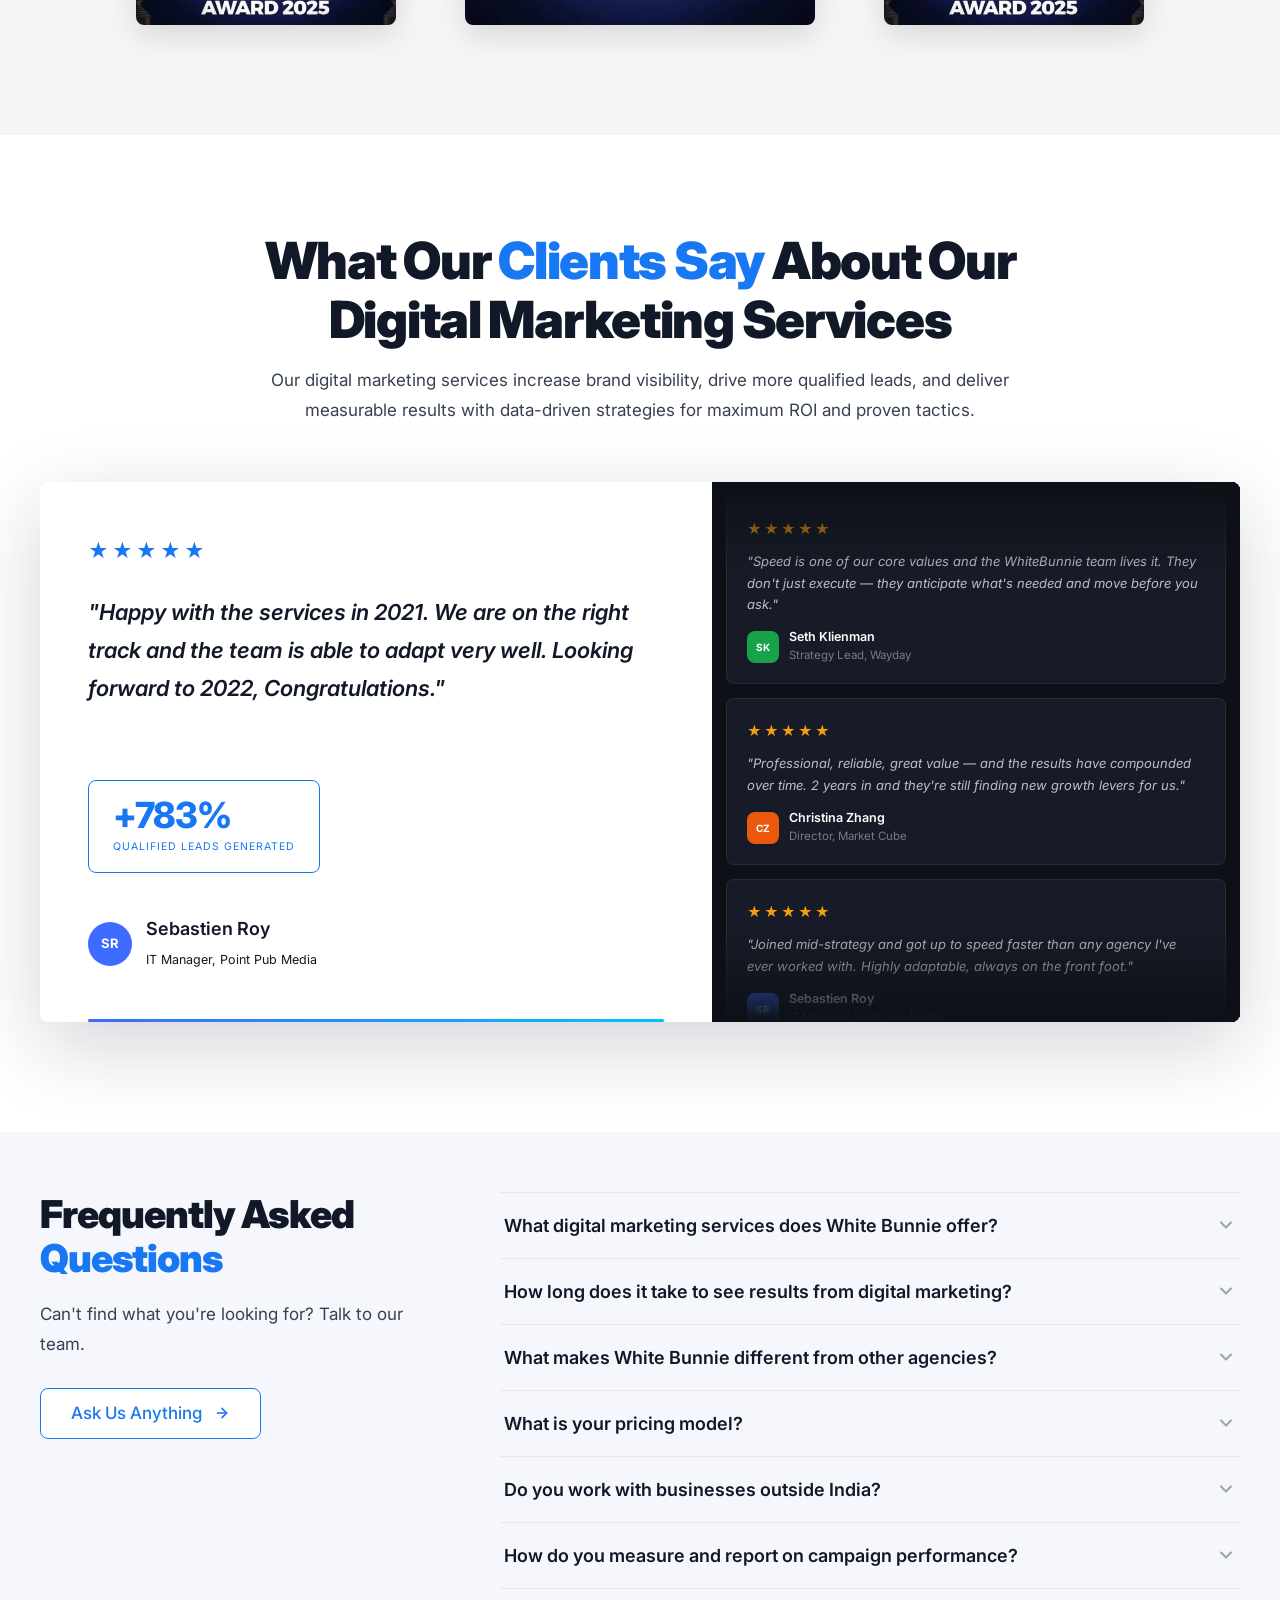
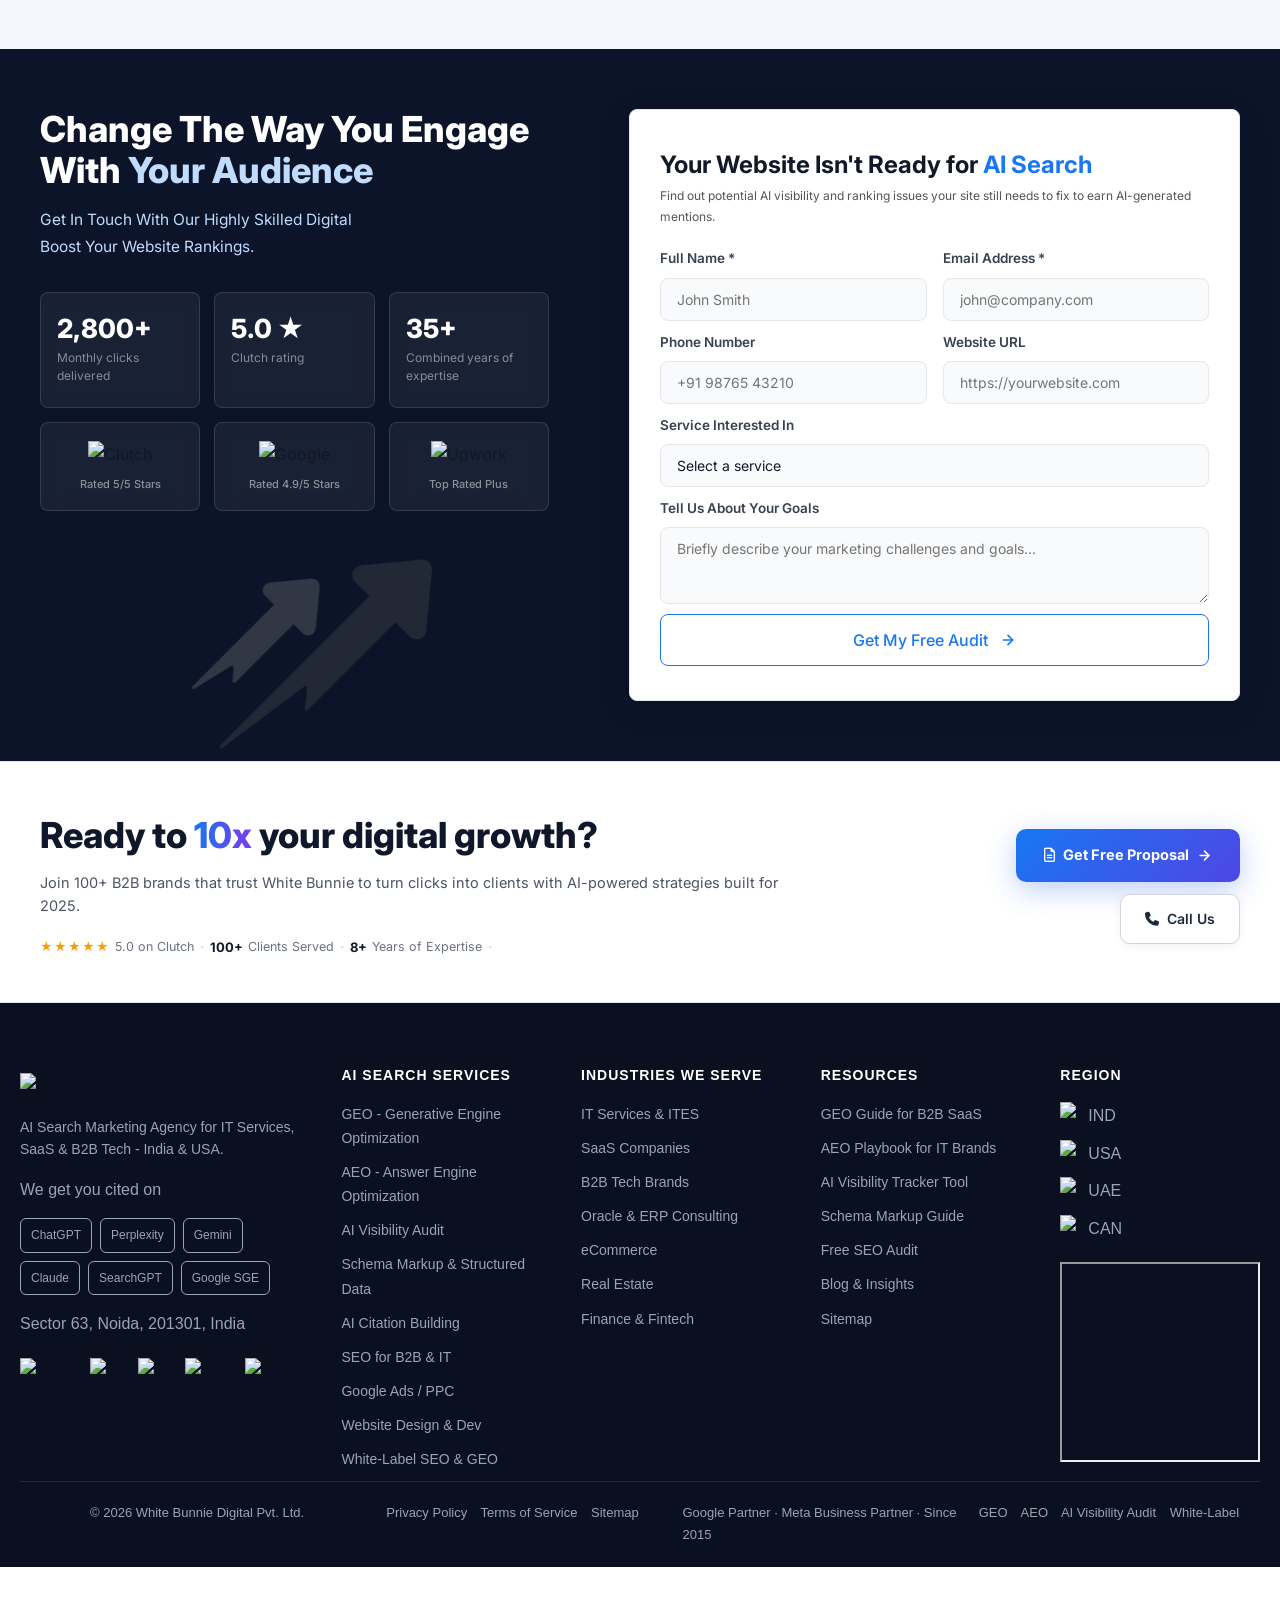
==== commit 5bd7af1e: "new nav" ====
--- a/index.html
+++ b/index.html
@@ -315,265 +315,128 @@
 					<div class="mega-menu">
 						<div class="mega-panel">
 
-
-
-
-							<div class="mega-inner">
-
-								<!-- AI SEO -->
-								<div class="mega-col">
-									<p class="mega-col-header">AI SEO</p>
-
-									<a href="#" class="mega-item">
-										<div class="mega-item-icon"><i class="fa-solid fa-magnifying-glass-chart"></i>
+							<div class="mega-body">
+
+								<!-- Sidebar tabs -->
+								<div class="mega-sidebar">
+									<button type="button" class="mega-tab is-active" data-tab="ai-seo">
+										<span>AI SEO</span>
+										<i class="fa-solid fa-chevron-right"></i>
+									</button>
+									<button type="button" class="mega-tab" data-tab="rank-engine">
+										<span>Rank By Engine</span>
+										<i class="fa-solid fa-chevron-right"></i>
+									</button>
+									<button type="button" class="mega-tab" data-tab="seo">
+										<span>SEO</span>
+										<i class="fa-solid fa-chevron-right"></i>
+									</button>
+									<button type="button" class="mega-tab" data-tab="performance">
+										<span>Performance Marketing</span>
+										<i class="fa-solid fa-chevron-right"></i>
+									</button>
+									<button type="button" class="mega-tab" data-tab="web-dev">
+										<span>Web Design &amp; Development</span>
+										<i class="fa-solid fa-chevron-right"></i>
+									</button>
+								</div>
+
+								<!-- Content panels -->
+								<div class="mega-content">
+
+									<div class="mega-content-panel is-active" data-panel="ai-seo">
+										<div class="mega-content-head">
+											<span class="mega-content-icon"><i class="fa-solid fa-robot"></i></span>
+											<div>
+												<h4>AI SEO</h4>
+												<p>Get visible across ChatGPT, Gemini &amp; every AI engine</p>
+											</div>
 										</div>
-										<div class="mega-item-text">
-											<strong>AI Visibility Audit</strong>
-											<span>Baseline across every engine</span>
+										<div class="mega-content-grid">
+											<a href="#" class="mega-link">AI Visibility Audit</a>
+											<a href="#" class="mega-link">Generative Engine Optimization (GEO)</a>
+											<a href="#" class="mega-link">Answer Engine Optimization (AEO)</a>
+											<a href="#" class="mega-link">AI Citation Building</a>
+											<a href="#" class="mega-link">Structured Data &amp; Schema</a>
+											<a href="#" class="mega-link">Entity &amp; Knowledge Graph</a>
+											<a href="#" class="mega-link">AI Rank Tracking &amp; Monitoring</a>
 										</div>
-									</a>
-
-									<a href="#" class="mega-item">
-										<div class="mega-item-icon"><i class="fa-solid fa-robot"></i></div>
-										<div class="mega-item-text">
-											<strong>Generative Engine Optimization (GEO)</strong>
-											<span>Get cited in AI answers</span>
+									</div>
+
+									<div class="mega-content-panel" data-panel="rank-engine">
+										<div class="mega-content-head">
+											<span class="mega-content-icon"><i
+													class="fa-solid fa-ranking-star"></i></span>
+											<div>
+												<h4>Rank By Engine</h4>
+												<p>Targeted strategies for each AI answer platform</p>
+											</div>
 										</div>
-									</a>
-
-									<a href="#" class="mega-item">
-										<div class="mega-item-icon"><i class="fa-solid fa-circle-question"></i></div>
-										<div class="mega-item-text">
-											<strong>Answer Engine Optimization (AEO)</strong>
-											<span>Win the direct answer slot</span>
+										<div class="mega-content-grid">
+											<a href="#" class="mega-link">ChatGPT</a>
+											<a href="#" class="mega-link">Perplexity</a>
+											<a href="#" class="mega-link">Google AI Overviews</a>
+											<a href="#" class="mega-link">Gemini</a>
+											<a href="#" class="mega-link">Microsoft Copilot</a>
+											<a href="#" class="mega-link">DeepSeek</a>
 										</div>
-									</a>
-
-									<a href="#" class="mega-item">
-										<div class="mega-item-icon"><i class="fa-solid fa-quote-left"></i></div>
-										<div class="mega-item-text">
-											<strong>AI Citation Building</strong>
-											<span>Earn mentions AI engines trust</span>
+									</div>
+
+									<div class="mega-content-panel" data-panel="seo">
+										<div class="mega-content-head">
+											<span class="mega-content-icon"><i
+													class="fa-solid fa-magnifying-glass"></i></span>
+											<div>
+												<h4>SEO</h4>
+												<p>Proven strategies to grow qualified organic traffic</p>
+											</div>
 										</div>
-									</a>
-
-									<a href="#" class="mega-item">
-										<div class="mega-item-icon"><i class="fa-solid fa-code"></i></div>
-										<div class="mega-item-text">
-											<strong>Structured Data &amp; Schema</strong>
-											<span>Schema, llms.txt &amp; crawler access</span>
+										<div class="mega-content-grid">
+											<a href="#" class="mega-link">Technical SEO</a>
+											<a href="#" class="mega-link">Local SEO</a>
+											<a href="#" class="mega-link">E-commerce SEO</a>
+											<a href="#" class="mega-link">Content &amp; On-Page SEO</a>
+											<a href="#" class="mega-link">Link Building / Off-Page SEO</a>
 										</div>
-									</a>
-
-									<a href="#" class="mega-item">
-										<div class="mega-item-icon"><i class="fa-solid fa-diagram-project"></i></div>
-										<div class="mega-item-text">
-											<strong>Entity &amp; Knowledge Graph</strong>
-											<span>Wikidata, Wikipedia &amp; entity signals</span>
+									</div>
+
+									<div class="mega-content-panel" data-panel="performance">
+										<div class="mega-content-head">
+											<span class="mega-content-icon"><i
+													class="fa-solid fa-chart-line"></i></span>
+											<div>
+												<h4>Performance Marketing</h4>
+												<p>Paid campaigns engineered to convert</p>
+											</div>
 										</div>
-									</a>
-
-									<a href="#" class="mega-item">
-										<div class="mega-item-icon"><i class="fa-solid fa-chart-line"></i></div>
-										<div class="mega-item-text">
-											<strong>AI Rank Tracking &amp; Monitoring</strong>
-											<span>Share of voice across engines</span>
+										<div class="mega-content-grid">
+											<a href="#" class="mega-link">Google Ads / PPC</a>
+											<a href="#" class="mega-link">Meta Ads</a>
+											<a href="#" class="mega-link">Lead Generation</a>
+											<a href="#" class="mega-link">Remarketing / Retargeting</a>
 										</div>
-									</a>
+									</div>
+
+									<div class="mega-content-panel" data-panel="web-dev">
+										<div class="mega-content-head">
+											<span class="mega-content-icon"><i class="fa-solid fa-code"></i></span>
+											<div>
+												<h4>Web Design &amp; Development</h4>
+												<p>Websites and stores built to perform</p>
+											</div>
+										</div>
+										<div class="mega-content-grid">
+											<a href="#" class="mega-link">Custom Website Design</a>
+											<a href="#" class="mega-link">WordPress Web Design</a>
+											<a href="#" class="mega-link">Shopify / E-commerce Design</a>
+											<a href="#" class="mega-link">UI/UX Design</a>
+											<a href="#" class="mega-link">Landing Pages</a>
+											<a href="#" class="mega-link">CRO</a>
+										</div>
+									</div>
+
 								</div>
-
-								<!-- Rank By Engine -->
-								<div class="mega-col">
-									<p class="mega-col-header">Rank By Engine</p>
-
-									<a href="#" class="mega-item">
-										<div class="mega-item-icon"><i class="fa-solid fa-comments"></i></div>
-										<div class="mega-item-text">
-											<strong>ChatGPT</strong>
-											<span>Get surfaced in ChatGPT Search</span>
-										</div>
-									</a>
-
-									<a href="#" class="mega-item">
-										<div class="mega-item-icon"><i class="fa-solid fa-compass"></i></div>
-										<div class="mega-item-text">
-											<strong>Perplexity</strong>
-											<span>Become a cited source</span>
-										</div>
-									</a>
-
-									<a href="#" class="mega-item">
-										<div class="mega-item-icon"><i class="fa-brands fa-google"></i></div>
-										<div class="mega-item-text">
-											<strong>Google AI Overviews</strong>
-											<span class="truncate-1-line">Appear in AI Overviews &amp; AI Mode</span>
-										</div>
-									</a>
-
-									<a href="#" class="mega-item">
-										<div class="mega-item-icon"><i class="fa-solid fa-gem"></i></div>
-										<div class="mega-item-text">
-											<strong>Gemini</strong>
-											<span>Rank in Gemini answers</span>
-										</div>
-									</a>
-
-									<a href="#" class="mega-item">
-										<div class="mega-item-icon"><i class="fa-brands fa-microsoft"></i></div>
-										<div class="mega-item-text">
-											<strong>Microsoft Copilot</strong>
-											<span>Surface via Copilot &amp; Bing</span>
-										</div>
-									</a>
-
-									<a href="#" class="mega-item">
-										<div class="mega-item-icon"><i class="fa-solid fa-brain"></i></div>
-										<div class="mega-item-text">
-											<strong>DeepSeek</strong>
-											<span>Get picked up in DeepSeek answers</span>
-										</div>
-									</a>
-								</div>
-
-								<!-- SEO -->
-								<div class="mega-col">
-									<p class="mega-col-header">SEO</p>
-
-									<a href="#" class="mega-item">
-										<div class="mega-item-icon"><i class="fa-solid fa-gears"></i></div>
-										<div class="mega-item-text">
-											<strong>Technical SEO</strong>
-											<span>Site health &amp; crawlability</span>
-										</div>
-									</a>
-
-									<a href="#" class="mega-item">
-										<div class="mega-item-icon"><i class="fa-solid fa-location-dot"></i></div>
-										<div class="mega-item-text">
-											<strong>Local SEO</strong>
-											<span>Dominate local searches</span>
-										</div>
-									</a>
-
-									<a href="#" class="mega-item">
-										<div class="mega-item-icon"><i class="fa-solid fa-cart-shopping"></i></div>
-										<div class="mega-item-text">
-											<strong>E-commerce SEO</strong>
-											<span>Organic growth for stores</span>
-										</div>
-									</a>
-
-									<a href="#" class="mega-item">
-										<div class="mega-item-icon"><i class="fa-solid fa-file-lines"></i></div>
-										<div class="mega-item-text">
-											<strong>Content &amp; On-Page SEO</strong>
-											<span>Rank-ready content</span>
-										</div>
-									</a>
-
-									<a href="#" class="mega-item">
-										<div class="mega-item-icon"><i class="fa-solid fa-link"></i></div>
-										<div class="mega-item-text">
-											<strong>Link Building / Off-Page SEO</strong>
-											<span>Build authority off-site</span>
-										</div>
-									</a>
-								</div>
-
-								<!-- Performance Marketing -->
-								<div class="mega-col">
-									<p class="mega-col-header">Performance Marketing</p>
-
-									<a href="#" class="mega-item">
-										<div class="mega-item-icon"><i class="fa-brands fa-google"></i></div>
-										<div class="mega-item-text">
-											<strong>Google Ads / PPC</strong>
-											<span>Targeted paid search</span>
-										</div>
-									</a>
-
-									<a href="#" class="mega-item">
-										<div class="mega-item-icon"><i class="fa-brands fa-meta"></i></div>
-										<div class="mega-item-text">
-											<strong>Meta Ads</strong>
-											<span>Facebook &amp; Instagram ads</span>
-										</div>
-									</a>
-
-									<a href="#" class="mega-item">
-										<div class="mega-item-icon"><i class="fa-solid fa-filter-circle-dollar"></i>
-										</div>
-										<div class="mega-item-text">
-											<strong>Lead Generation</strong>
-											<span>Quality leads &amp; conversion</span>
-										</div>
-									</a>
-
-									<a href="#" class="mega-item">
-										<div class="mega-item-icon"><i class="fa-solid fa-arrows-rotate"></i></div>
-										<div class="mega-item-text">
-											<strong>Remarketing / Retargeting</strong>
-											<span>Win back lost visitors</span>
-										</div>
-									</a>
-								</div>
-
-								<!-- Web Design & Development -->
-								<div class="mega-col">
-									<p class="mega-col-header">Web Design &amp; Development</p>
-
-									<a href="#" class="mega-item">
-										<div class="mega-item-icon"><i class="fa-solid fa-code"></i></div>
-										<div class="mega-item-text">
-											<strong>Custom Website Design</strong>
-											<span>Built from scratch</span>
-										</div>
-									</a>
-
-									<a href="#" class="mega-item">
-										<div class="mega-item-icon"><i class="fa-brands fa-wordpress"></i></div>
-										<div class="mega-item-text">
-											<strong>WordPress Web Design</strong>
-											<span>Flexible, scalable sites</span>
-										</div>
-									</a>
-
-									<a href="#" class="mega-item">
-										<div class="mega-item-icon"><i class="fa-brands fa-shopify"></i></div>
-										<div class="mega-item-text">
-											<strong>Shopify / E-commerce Design</strong>
-											<span>Stores built to sell</span>
-										</div>
-									</a>
-
-									<a href="#" class="mega-item">
-										<div class="mega-item-icon"><i class="fa-solid fa-pen-ruler"></i></div>
-										<div class="mega-item-text">
-											<strong>UI/UX Design</strong>
-											<span>Wireframes &amp; prototypes</span>
-										</div>
-									</a>
-
-									<a href="#" class="mega-item">
-										<div class="mega-item-icon"><i class="fa-solid fa-window-maximize"></i></div>
-										<div class="mega-item-text">
-											<strong>Landing Pages</strong>
-											<span>High-converting pages</span>
-										</div>
-									</a>
-
-									<a href="#" class="mega-item">
-										<div class="mega-item-icon"><i class="fa-solid fa-arrow-trend-up"></i></div>
-										<div class="mega-item-text">
-											<strong>CRO</strong>
-											<span>Conversion rate optimization</span>
-										</div>
-									</a>
-								</div>
-
-							</div>
-
-
+							</div>
 
 							<div class="mega-cta-strip">
 								<div class="mega-cta-text">
@@ -582,7 +445,7 @@
 										you.
 									</p>
 								</div>
-								<a href="#contact" class="mega-cta-btn">Get in Touch</a>
+								<a href="#contact" class="mega-cta-btn">Get in Touch <i class="fa-solid fa-arrow-right"></i></a>
 							</div>
 						</div>
 					</div>
--- a/theme.css
+++ b/theme.css
@@ -563,7 +563,10 @@
      never overlaps the navbar itself. */
   left: 0;
   right: 0;
-  max-width: 1410px;
+  max-width: 1180px;
+  /* left/right:0 + margin:auto means this box is always min(900px, 100vw) —
+     it can never be wider than the viewport, so it can never force a
+     horizontal scrollbar no matter how narrow the browser window is. */
   margin: auto;
   padding-top: 14px;
   /* invisible bridge: the mouse stays "inside" .mega-menu while crossing this
@@ -584,85 +587,183 @@
 
 .mega-panel {
   background: #fff;
-  box-shadow: 0 20px 60px rgba(0, 0, 0, 0.08);
+  border: 1px solid var(--clr-border);
+  box-shadow: 0 20px 50px rgba(15, 23, 42, 0.09);
+  border-radius: var(--r-md);
+  /* keeps the panel from ever running off the bottom of short viewports —
+     it scrolls internally instead of being clipped by the browser edge. */
+  max-height: calc(100vh - 108px);
+  overflow-y: auto;
+  overflow-x: hidden;
+  display: flex;
+  flex-direction: column;
+}
+
+.mega-panel::-webkit-scrollbar {
+  width: 8px;
+}
+
+.mega-panel::-webkit-scrollbar-thumb {
+  background: var(--clr-border);
+  border-radius: 8px;
+}
+
+.mega-body {
+  display: flex;
+  align-items: stretch;
+  /* min-width/height:0 on every link in this flex chain (body → sidebar/
+     content → grid) is what actually stops the panel from ever overflowing
+     sideways — without it, flex/grid items default to a content-based
+     minimum size and can force their container wider than the viewport. */
+  min-height: 0;
+}
+
+.mega-sidebar {
+  width: 280px;
+  flex-shrink: 0;
+  border-right: 1px solid var(--clr-border);
+  padding: 14px 10px;
+  display: flex;
+  flex-direction: column;
+  gap: 2px;
+}
+
+.mega-tab {
+  display: flex;
+  align-items: center;
+  justify-content: space-between;
+  gap: 10px;
+  width: 100%;
+  padding: 12px 14px;
+  border: none;
+  background: transparent;
   border-radius: var(--r);
-}
-
-.mega-inner {
-  max-width: 1410px;
-  margin: 0 auto;
-  padding: 32px 22px 28px;
-  display: grid;
-  grid-template-columns: repeat(5, 1fr);
-  gap: 0 22px;
-}
-
-.mega-col-header {
-  font-size: 10.5px;
-  font-weight: 700;
-  letter-spacing: .1em;
-  text-transform: uppercase;
-  color: var(--clr-ink-4);
-  margin-bottom: 10px;
-  padding-left: 10px;
-}
-
-.mega-item {
-  display: flex;
-  align-items: flex-start;
-  gap: 11px;
-  padding: 9px 10px;
-  border-radius: var(--r);
-  transition: background .16s;
-  text-decoration: none;
-  margin-bottom: 2px;
-}
-
-.mega-item:hover {
-  background: #f3f4f6;
-  text-decoration: none;
-}
-
-.mega-item-icon {
-  width: 36px;
-  height: 36px;
-  background: #f3f4f6;
-  border-radius: var(--r);
-  display: flex;
-  align-items: center;
-  justify-content: center;
-  color: var(--clr-ink-2);
-  font-size: 14px;
-  flex-shrink: 0;
-}
-
-.mega-item-text strong {
-  display: block;
+  font: inherit;
   font-size: 13.5px;
   font-weight: 600;
+  color: var(--clr-ink-2);
+  cursor: pointer;
+  text-align: left;
+  transition: background .16s, color .16s;
+}
+
+.mega-tab i {
+  font-size: 10px;
+  color: var(--clr-ink-4);
+  transition: transform .16s, color .16s;
+  flex-shrink: 0;
+}
+
+.mega-tab:hover {
+  background: var(--clr-bg-alt);
   color: var(--clr-ink);
 }
 
-.mega-item-text span {
-  font-size: 12px;
+.mega-tab.is-active {
+  background: var(--clr-primary-lt);
+  color: var(--clr-primary);
+}
+
+.mega-tab.is-active i {
+  color: var(--clr-primary);
+  transform: translateX(2px);
+}
+
+.mega-content {
+  flex: 1 1 auto;
+  min-width: 0;
+  padding: 24px 28px;
+}
+
+.mega-content-panel {
+  display: none;
+}
+
+.mega-content-panel.is-active {
+  display: block;
+}
+
+.mega-content-head {
+  display: flex;
+  align-items: center;
+  gap: 14px;
+  padding-bottom: 16px;
+  margin-bottom: 18px;
+  border-bottom: 1px solid var(--clr-border);
+}
+
+.mega-content-icon {
+  width: 42px;
+  height: 42px;
+  border-radius: 12px;
+  background: var(--clr-primary-lt);
+  color: var(--clr-primary);
+  display: flex;
+  align-items: center;
+  justify-content: center;
+  font-size: 17px;
+  flex-shrink: 0;
+}
+
+.mega-content-head h4 {
+  font-size: 17px;
+  font-weight: 700;
+  color: var(--clr-ink);
+  margin-bottom: 2px;
+}
+
+.mega-content-head p {
+  font-size: 12.5px;
   color: var(--clr-ink-3);
+}
+
+.mega-content-grid {
+  display: grid;
+  grid-template-columns: repeat(3, minmax(0, 1fr));
+  gap: 4px 20px;
+}
+
+.mega-link {
+  display: block;
+  min-width: 0;
+  padding: 10px 8px;
+  font-size: 13.5px;
+  font-weight: 500;
+  color: var(--clr-ink-2);
+  text-decoration: none;
+  border-radius: 7px;
+  white-space: nowrap;
+  overflow: hidden;
+  text-overflow: ellipsis;
+  transition: color .16s, background .16s;
+}
+
+.mega-link:hover {
+  color: var(--clr-primary);
+  background: var(--clr-primary-lt);
+  text-decoration: none;
 }
 
 /* ── Mega CTA strip ── */
 .mega-cta-strip {
-  max-width: 1240px;
-  margin: 0 auto;
-  padding: 18px 36px;
+  flex-shrink: 0;
+  /* sticks to the bottom of .mega-panel's own scroll area, so it's always
+     reachable even if a content panel ever grows tall enough to scroll. */
+  position: sticky;
+  bottom: 0;
+  padding: 16px 28px;
   display: flex;
   align-items: center;
   justify-content: space-between;
   gap: 24px;
-  border-top: 1px solid #f3f4f6;
+  border-top: 1px solid var(--clr-border);
+  background: #fafbfc;
+  border-radius: 0 0 var(--r-md) var(--r-md);
 }
 
 .mega-cta-text strong {
   display: block;
-  font-size: 28px;
+  font-size: 20px;
   font-weight: 700;
   color: var(--clr-ink);
   margin-bottom: 2px;
@@ -677,8 +778,11 @@
 
 .mega-cta-btn {
   flex-shrink: 0;
-  padding: 9px 22px;
-  background: var(--clr-ink);
+  display: inline-flex;
+  align-items: center;
+  gap: 8px;
+  padding: 10px 20px;
+  background: var(--clr-primary);
   color: #fff;
   font-size: 13.5px;
   font-weight: 600;
@@ -689,7 +793,7 @@
 }
 
 .mega-cta-btn:hover {
-  background: var(--clr-ink-2);
+  background: var(--clr-primary-dk);
   color: #fff;
   text-decoration: none;
 }
@@ -918,12 +1022,39 @@
     background: transparent;
     box-shadow: none;
     border-radius: 0;
-  }
-
-  .mega-inner {
+    max-height: none;
+    overflow: visible;
+  }
+
+  .mega-body {
+    flex-direction: column;
+  }
+
+  .mega-sidebar {
+    width: 100%;
+    flex-direction: row;
+    flex-wrap: wrap;
+    border-right: none;
+    border-bottom: 1px solid var(--clr-border);
+    padding: 10px;
+  }
+
+  .mega-tab {
+    width: auto;
+  }
+
+  .mega-content {
+    padding: 16px 14px;
+  }
+
+  .mega-content-grid {
     grid-template-columns: 1fr;
-    padding: 12px;
     gap: 0;
+  }
+
+  .mega-cta-strip {
+    position: static;
+    flex-direction: column;
   }
 
   .nav-dropdown {
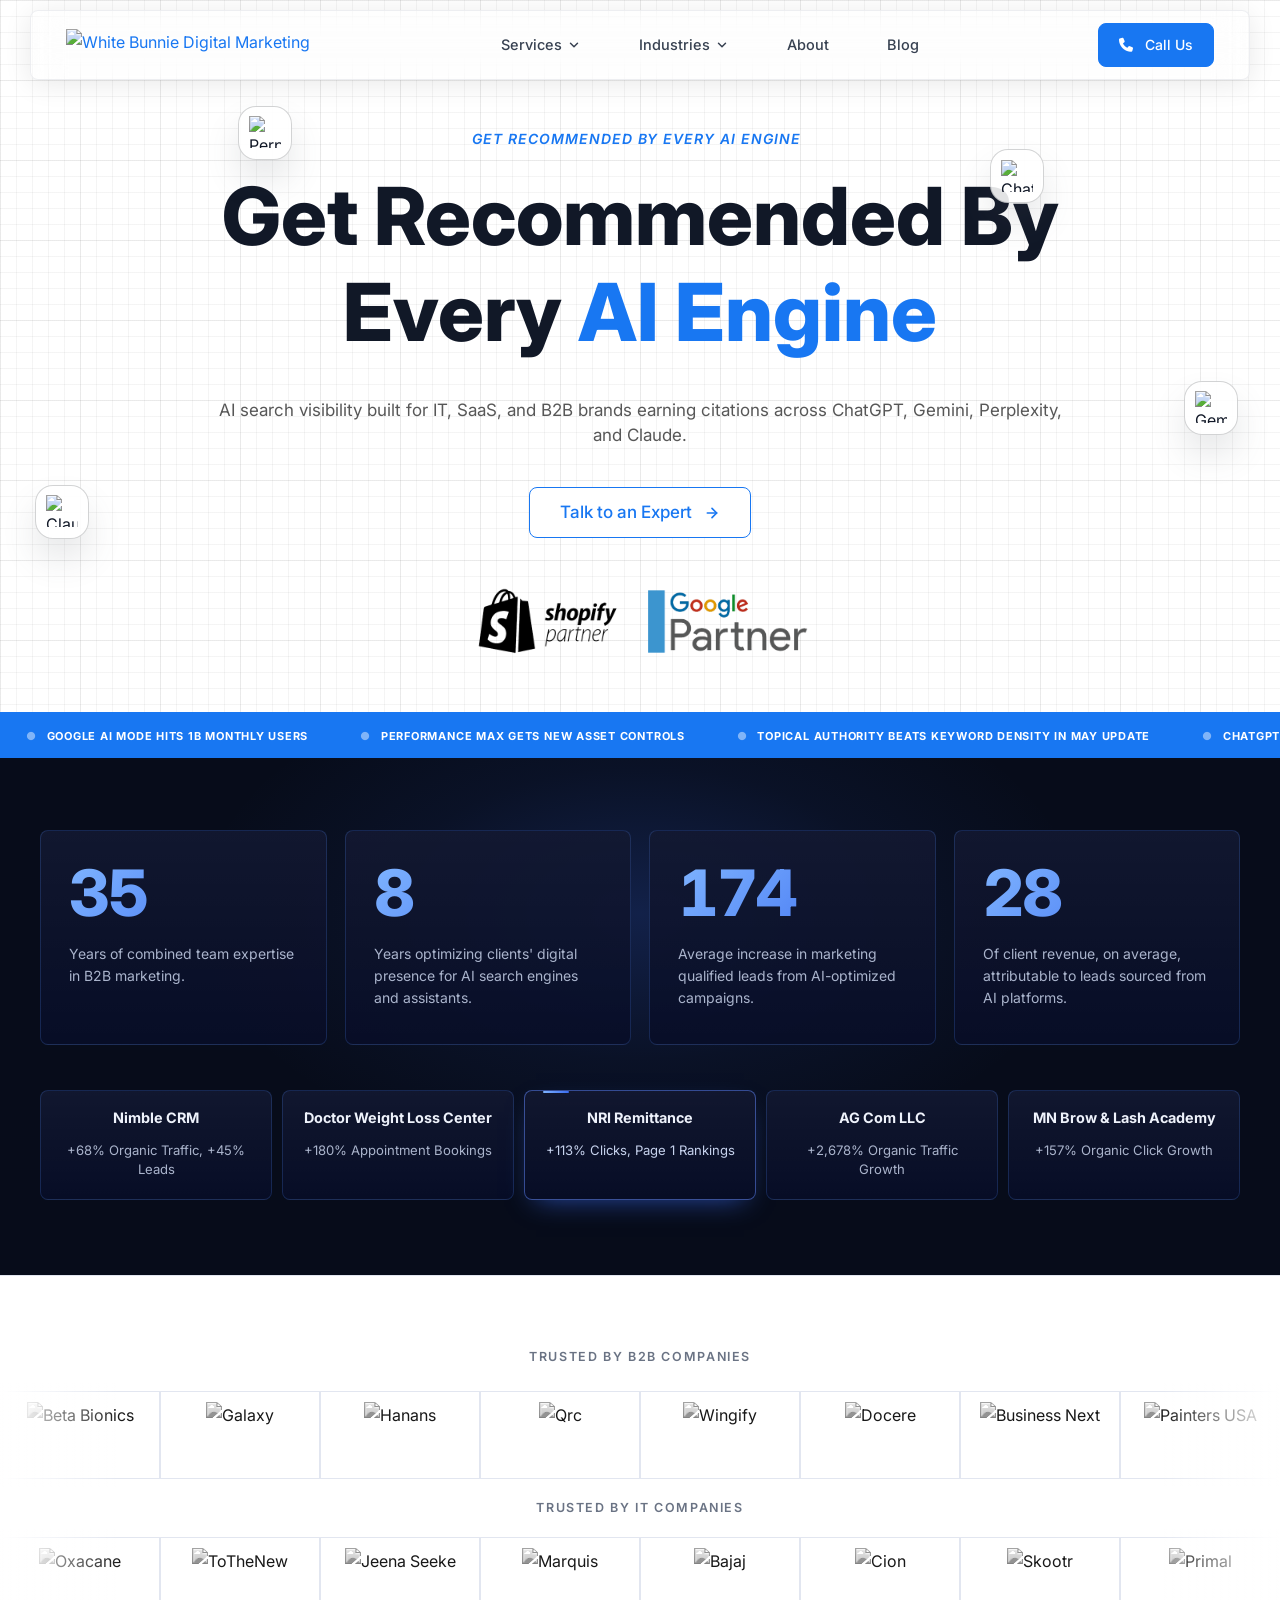
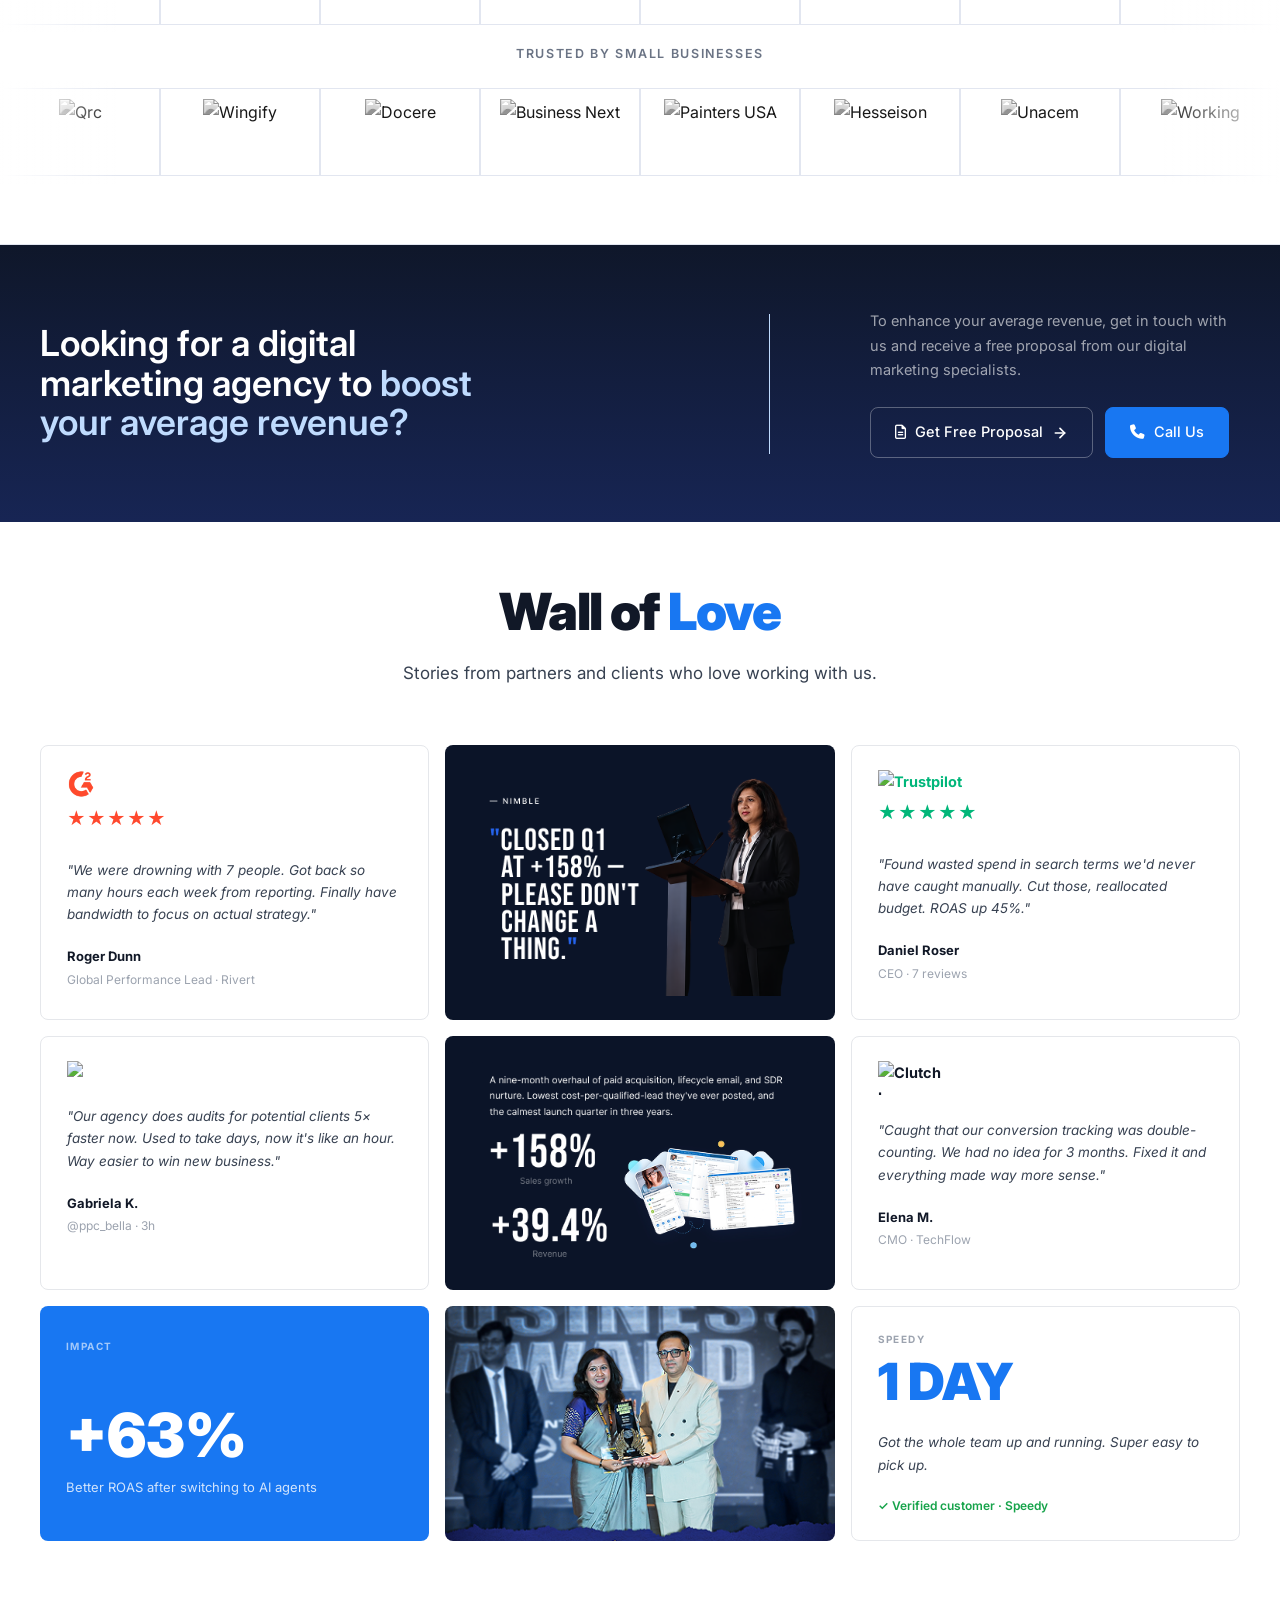
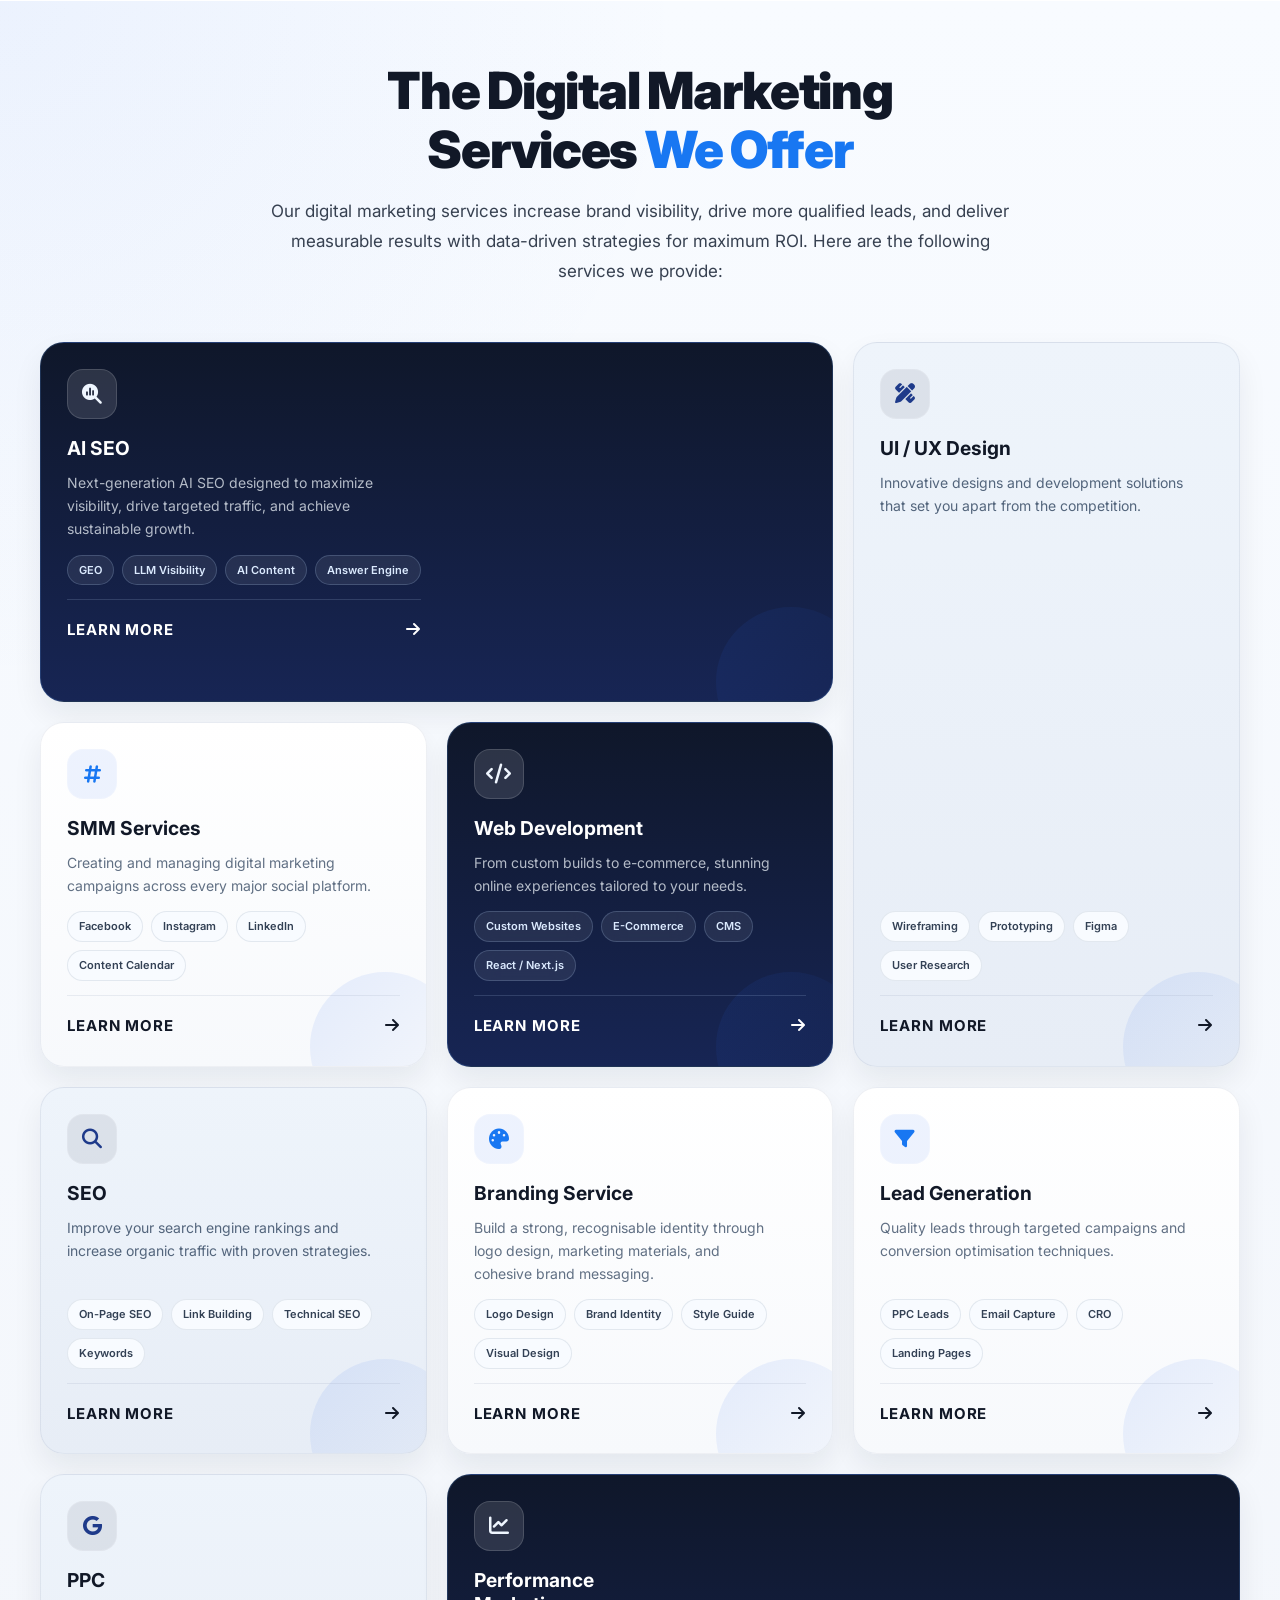
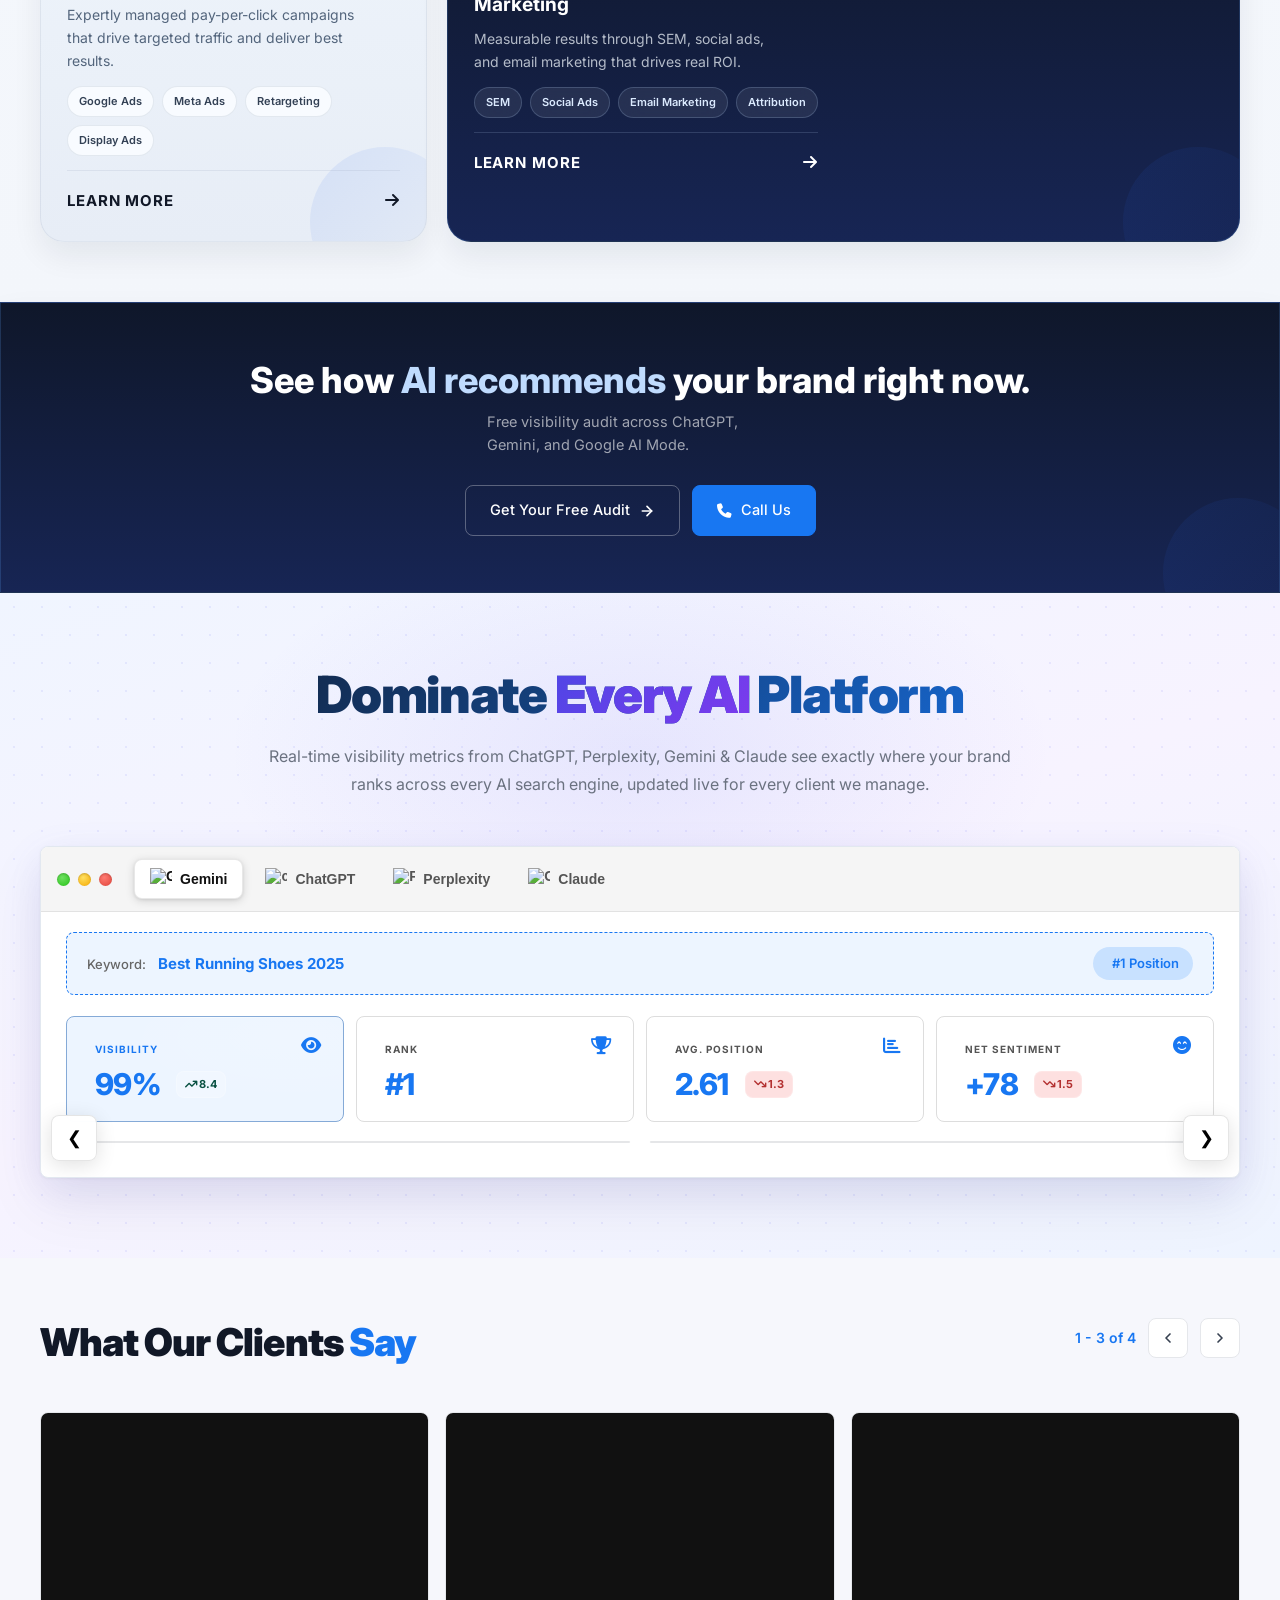
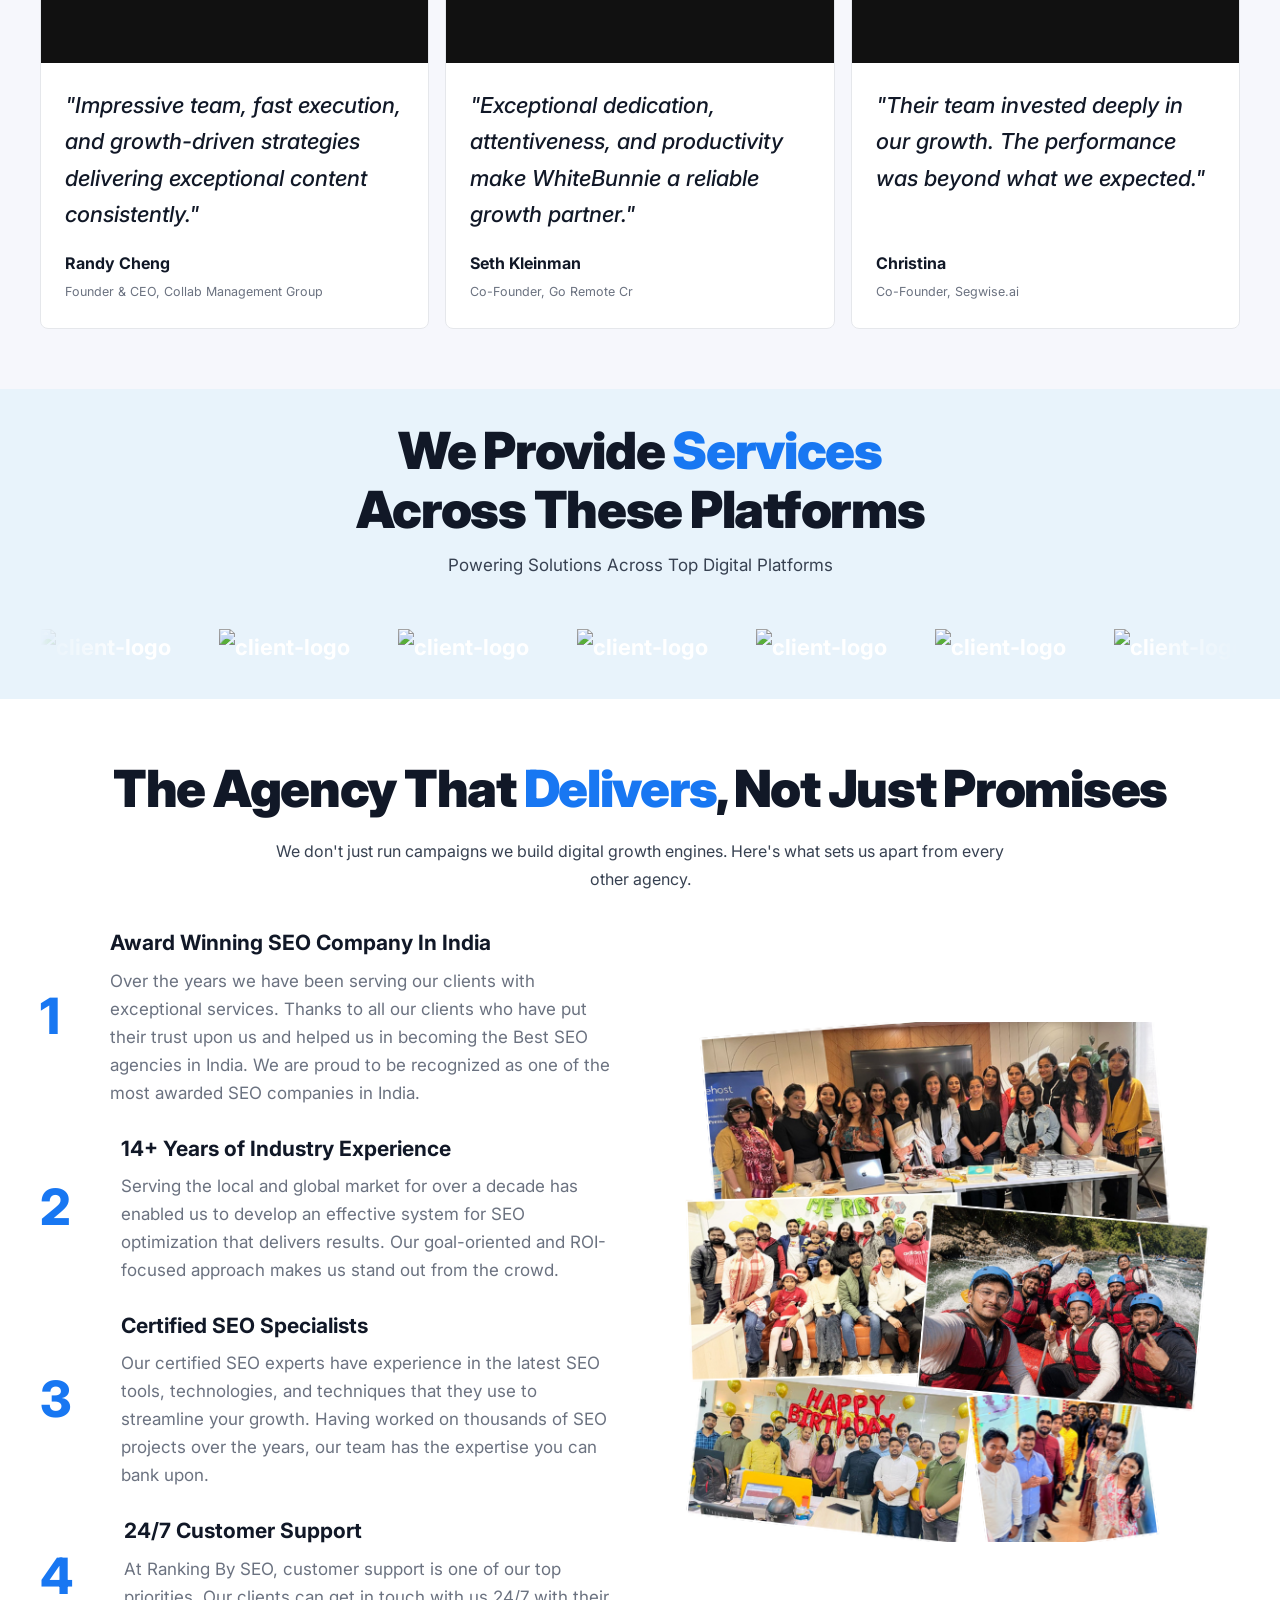
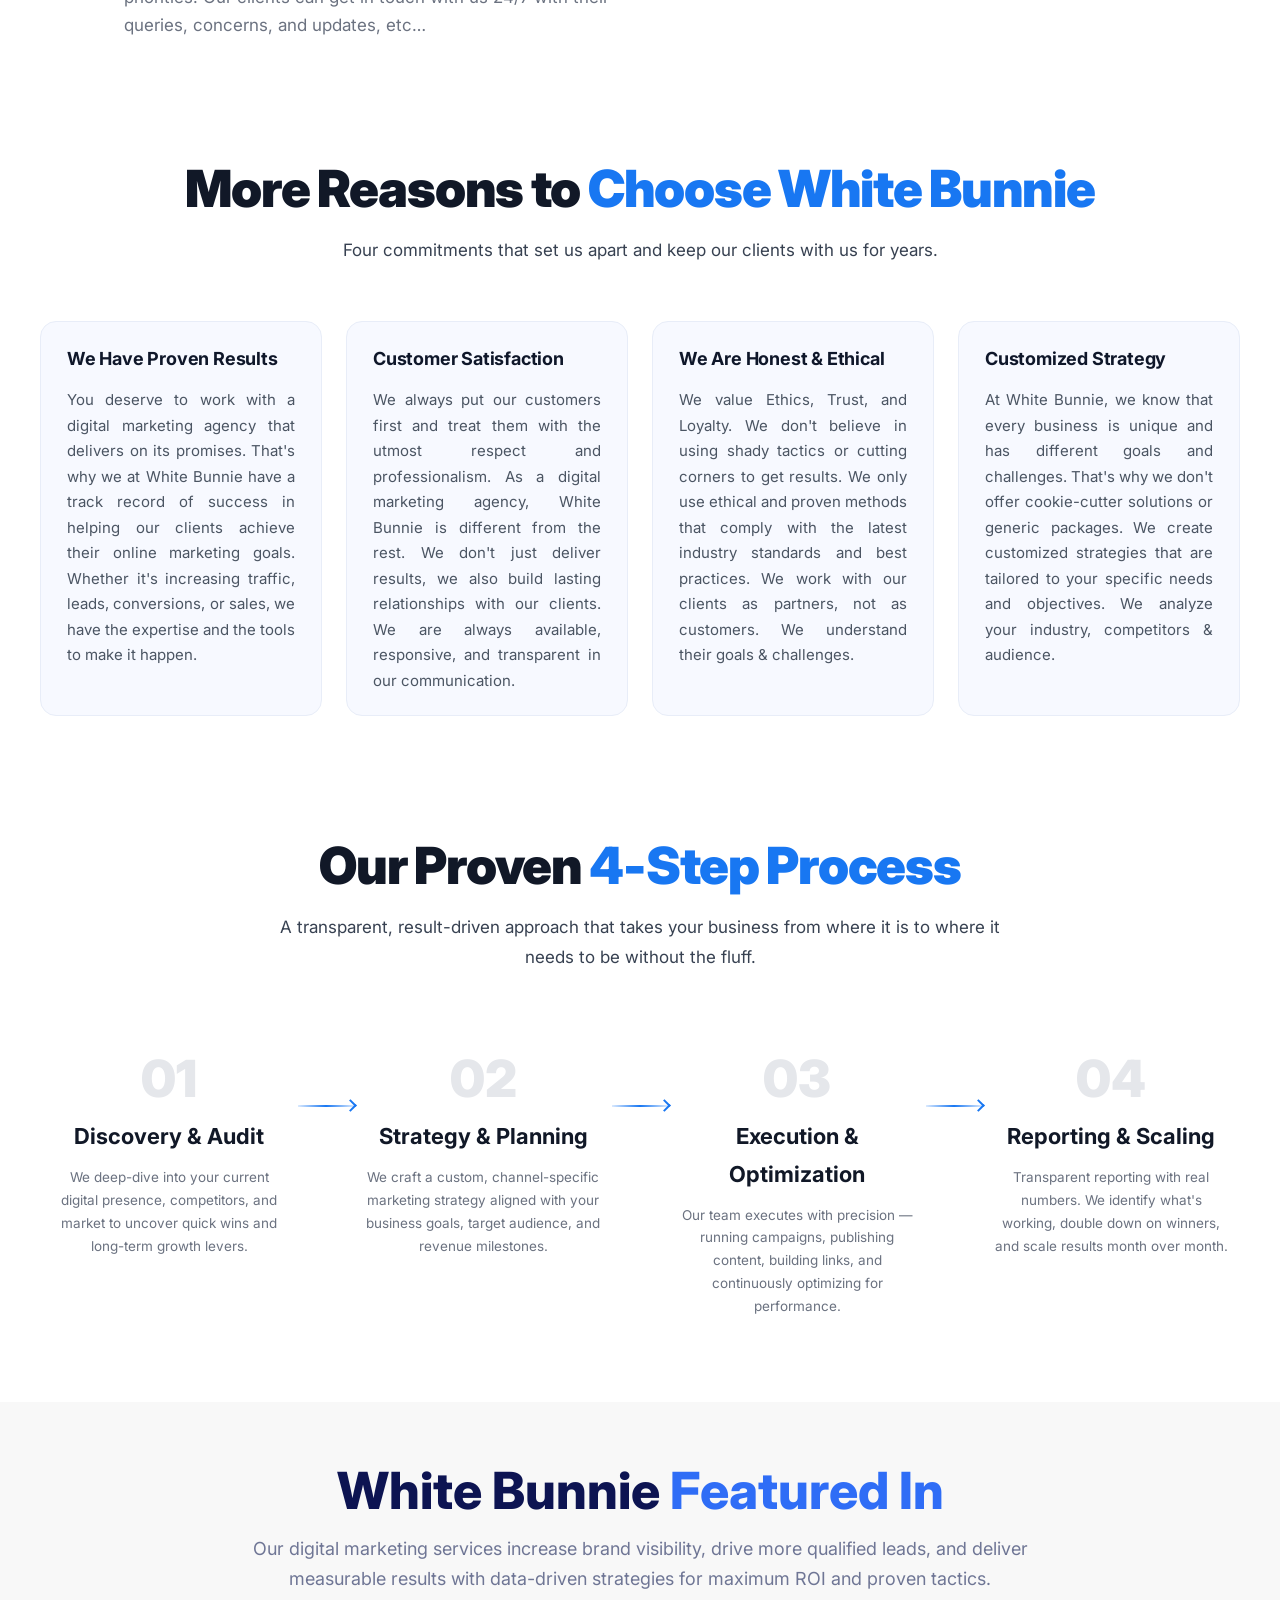
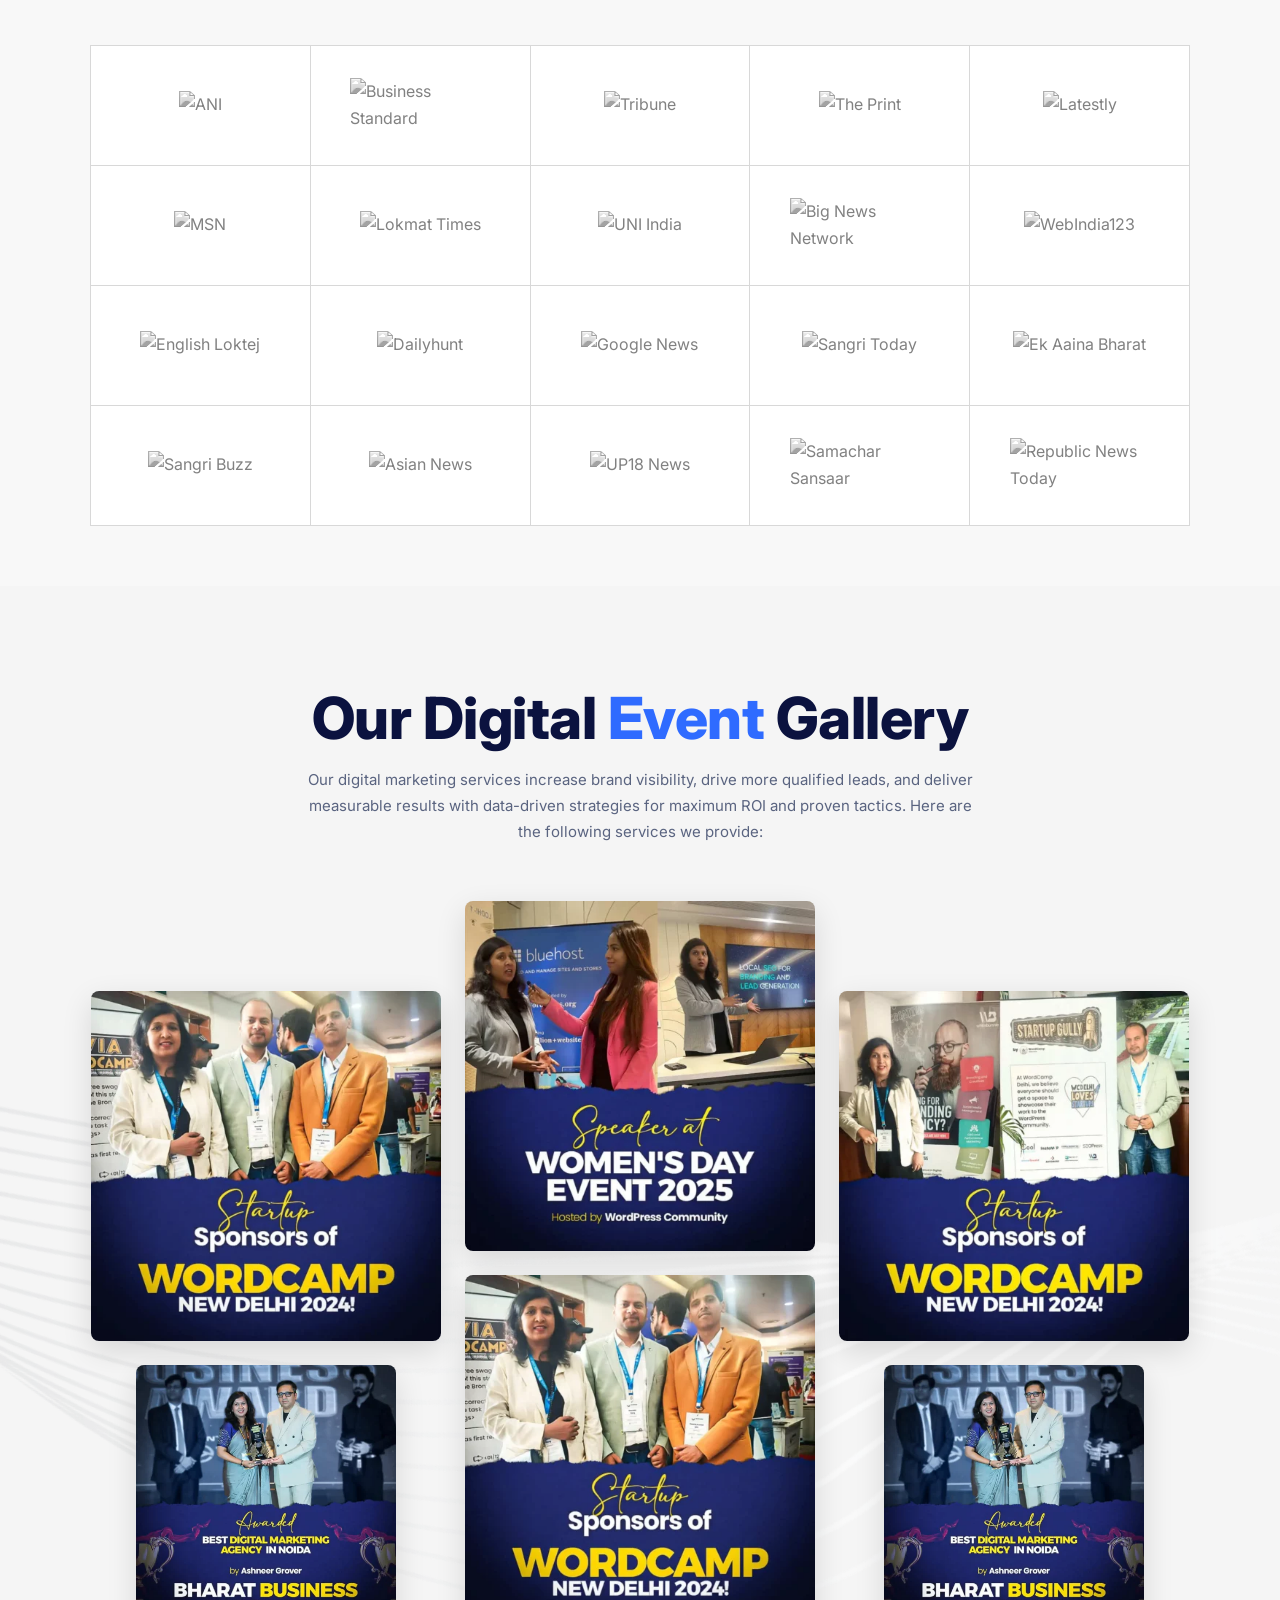
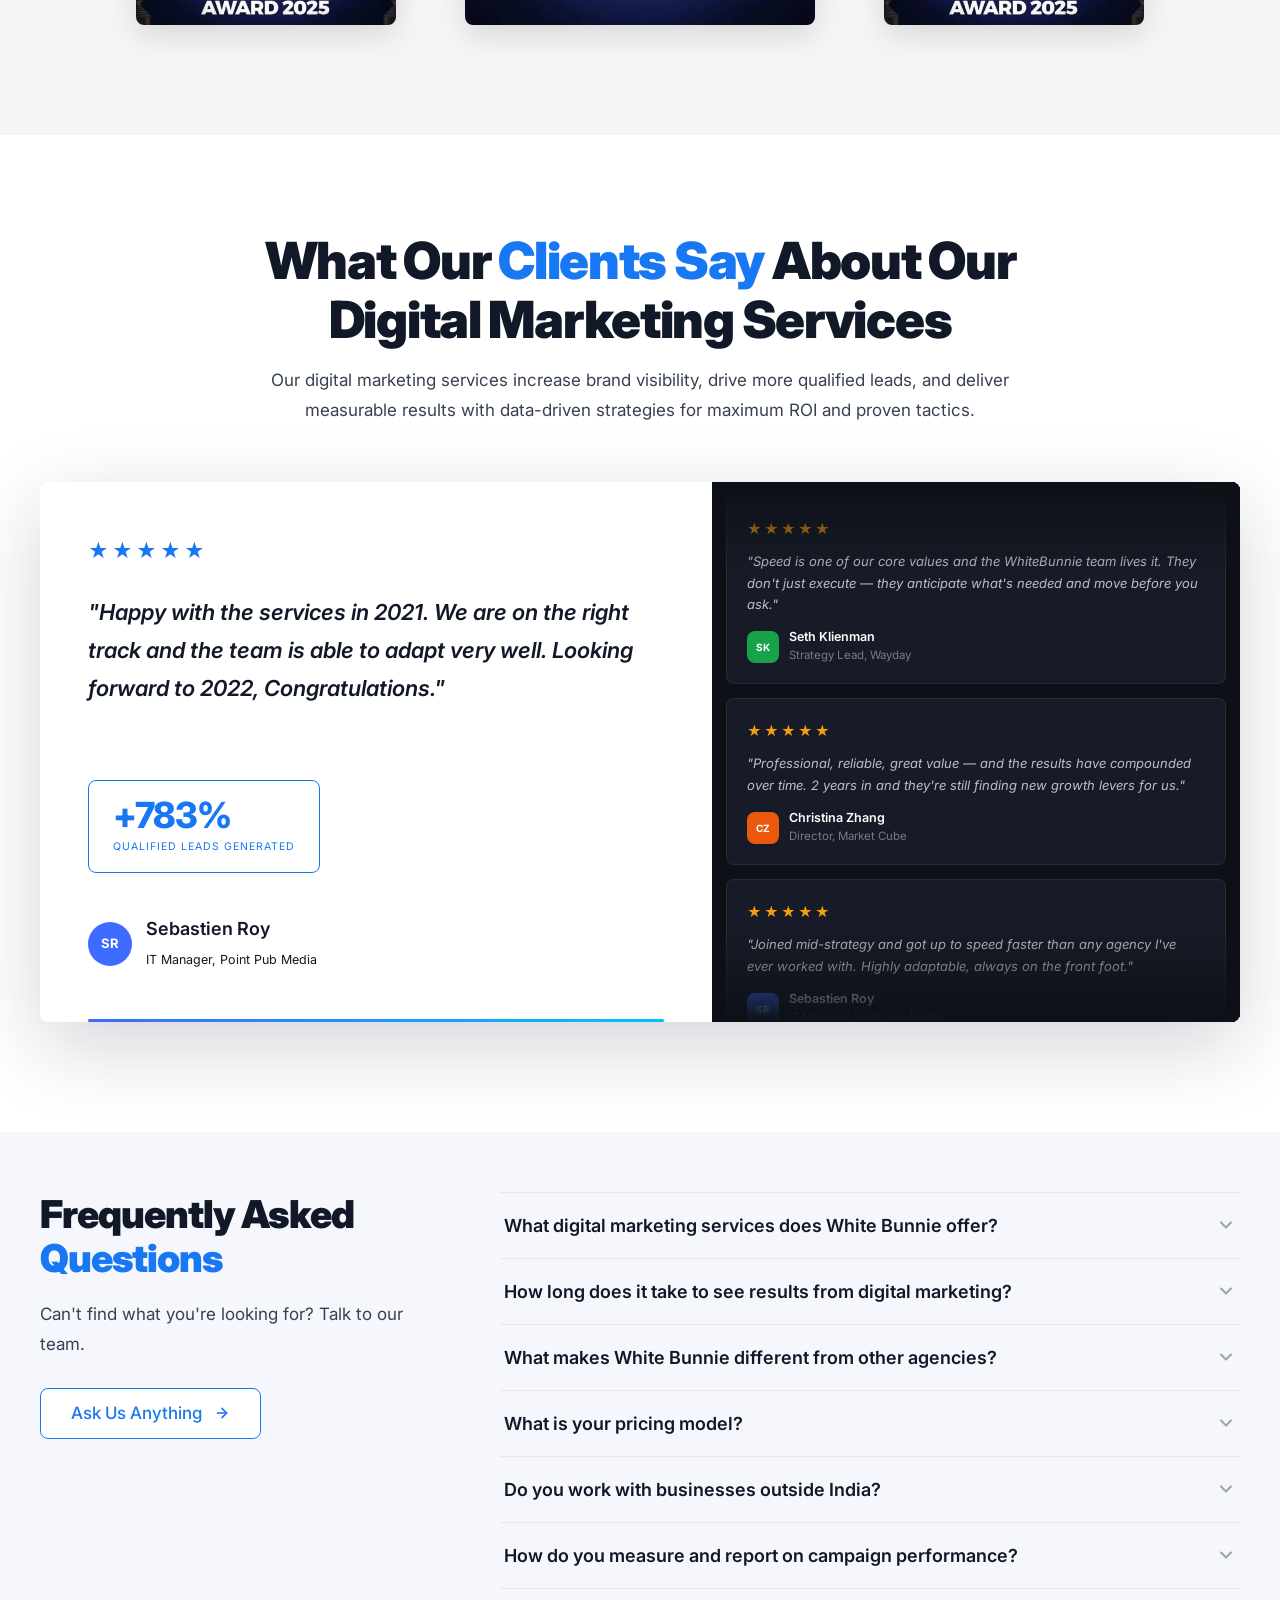
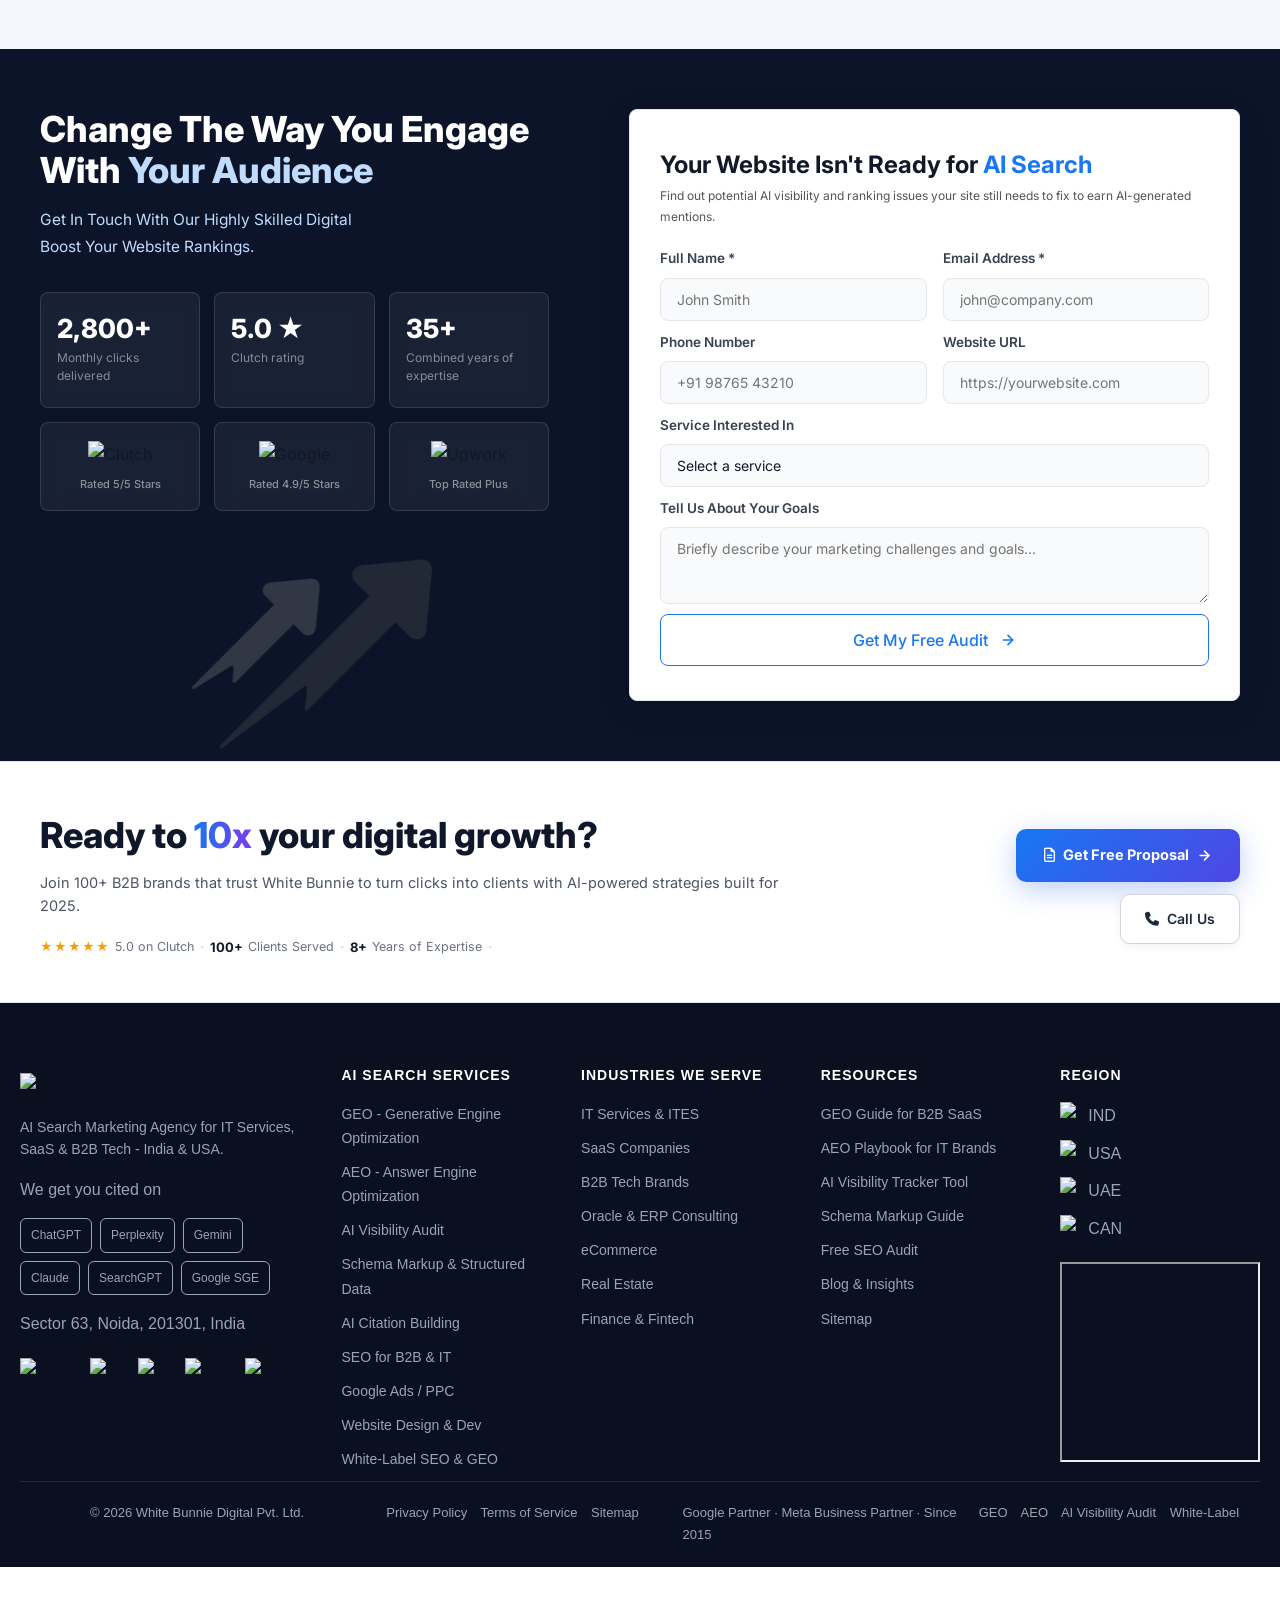
==== commit fc870328: "new nav updated" ====
--- a/index.html
+++ b/index.html
@@ -320,24 +320,24 @@
 								<!-- Sidebar tabs -->
 								<div class="mega-sidebar">
 									<button type="button" class="mega-tab is-active" data-tab="ai-seo">
-										<span>AI SEO</span>
-										<i class="fa-solid fa-chevron-right"></i>
+										<span class="mega-tab-label">AI SEO</span>
+										<i class="fa-solid fa-chevron-right mega-tab-chevron"></i>
 									</button>
 									<button type="button" class="mega-tab" data-tab="rank-engine">
-										<span>Rank By Engine</span>
-										<i class="fa-solid fa-chevron-right"></i>
+										<span class="mega-tab-label">Rank By Engine</span>
+										<i class="fa-solid fa-chevron-right mega-tab-chevron"></i>
 									</button>
 									<button type="button" class="mega-tab" data-tab="seo">
-										<span>SEO</span>
-										<i class="fa-solid fa-chevron-right"></i>
+										<span class="mega-tab-label">SEO</span>
+										<i class="fa-solid fa-chevron-right mega-tab-chevron"></i>
 									</button>
 									<button type="button" class="mega-tab" data-tab="performance">
-										<span>Performance Marketing</span>
-										<i class="fa-solid fa-chevron-right"></i>
+										<span class="mega-tab-label">Performance Marketing</span>
+										<i class="fa-solid fa-chevron-right mega-tab-chevron"></i>
 									</button>
 									<button type="button" class="mega-tab" data-tab="web-dev">
-										<span>Web Design &amp; Development</span>
-										<i class="fa-solid fa-chevron-right"></i>
+										<span class="mega-tab-label">Web Design &amp; Development</span>
+										<i class="fa-solid fa-chevron-right mega-tab-chevron"></i>
 									</button>
 								</div>
 
@@ -346,20 +346,43 @@
 
 									<div class="mega-content-panel is-active" data-panel="ai-seo">
 										<div class="mega-content-head">
-											<span class="mega-content-icon"><i class="fa-solid fa-robot"></i></span>
+											<span class="mega-content-icon"><i
+													class="fa-solid fa-wand-magic-sparkles"></i></span>
 											<div>
 												<h4>AI SEO</h4>
 												<p>Get visible across ChatGPT, Gemini &amp; every AI engine</p>
 											</div>
 										</div>
 										<div class="mega-content-grid">
-											<a href="#" class="mega-link">AI Visibility Audit</a>
-											<a href="#" class="mega-link">Generative Engine Optimization (GEO)</a>
-											<a href="#" class="mega-link">Answer Engine Optimization (AEO)</a>
-											<a href="#" class="mega-link">AI Citation Building</a>
-											<a href="#" class="mega-link">Structured Data &amp; Schema</a>
-											<a href="#" class="mega-link">Entity &amp; Knowledge Graph</a>
-											<a href="#" class="mega-link">AI Rank Tracking &amp; Monitoring</a>
+											<a href="#" class="mega-link"><i
+													class="fa-solid fa-magnifying-glass-chart mega-link-icon"></i><span
+													class="mega-link-text">AI Visibility Audit</span><i
+													class="fa-solid fa-arrow-right mega-link-arrow"></i></a>
+											<a href="#" class="mega-link">
+												<i class="fa-solid fa-wand-magic-sparkles mega-link-icon"></i>
+												<span class="mega-link-text">Generative Engine Optimization
+													(GEO)</span><i
+													class="fa-solid fa-arrow-right mega-link-arrow"></i></a>
+											<a href="#" class="mega-link"><i
+													class="fa-solid fa-circle-question mega-link-icon"></i><span
+													class="mega-link-text">Answer Engine Optimization (AEO)</span><i
+													class="fa-solid fa-arrow-right mega-link-arrow"></i></a>
+											<a href="#" class="mega-link"><i
+													class="fa-solid fa-quote-left mega-link-icon"></i><span
+													class="mega-link-text">AI Citation Building</span><i
+													class="fa-solid fa-arrow-right mega-link-arrow"></i></a>
+											<a href="#" class="mega-link"><i
+													class="fa-solid fa-code mega-link-icon"></i><span
+													class="mega-link-text">Structured Data &amp; Schema</span><i
+													class="fa-solid fa-arrow-right mega-link-arrow"></i></a>
+											<a href="#" class="mega-link"><i
+													class="fa-solid fa-diagram-project mega-link-icon"></i><span
+													class="mega-link-text">Entity &amp; Knowledge Graph</span><i
+													class="fa-solid fa-arrow-right mega-link-arrow"></i></a>
+											<a href="#" class="mega-link"><i
+													class="fa-solid fa-chart-line mega-link-icon"></i><span
+													class="mega-link-text">AI Rank Tracking &amp; Monitoring</span><i
+													class="fa-solid fa-arrow-right mega-link-arrow"></i></a>
 										</div>
 									</div>
 
@@ -373,12 +396,30 @@
 											</div>
 										</div>
 										<div class="mega-content-grid">
-											<a href="#" class="mega-link">ChatGPT</a>
-											<a href="#" class="mega-link">Perplexity</a>
-											<a href="#" class="mega-link">Google AI Overviews</a>
-											<a href="#" class="mega-link">Gemini</a>
-											<a href="#" class="mega-link">Microsoft Copilot</a>
-											<a href="#" class="mega-link">DeepSeek</a>
+											<a href="#" class="mega-link"><i
+													class="fa-solid fa-comments mega-link-icon"></i><span
+													class="mega-link-text">ChatGPT</span><i
+													class="fa-solid fa-arrow-right mega-link-arrow"></i></a>
+											<a href="#" class="mega-link"><i
+													class="fa-solid fa-compass mega-link-icon"></i><span
+													class="mega-link-text">Perplexity</span><i
+													class="fa-solid fa-arrow-right mega-link-arrow"></i></a>
+											<a href="#" class="mega-link"><i
+													class="fa-brands fa-google mega-link-icon"></i><span
+													class="mega-link-text">Google AI Overviews</span><i
+													class="fa-solid fa-arrow-right mega-link-arrow"></i></a>
+											<a href="#" class="mega-link"><i
+													class="fa-solid fa-gem mega-link-icon"></i><span
+													class="mega-link-text">Gemini</span><i
+													class="fa-solid fa-arrow-right mega-link-arrow"></i></a>
+											<a href="#" class="mega-link"><i
+													class="fa-brands fa-microsoft mega-link-icon"></i><span
+													class="mega-link-text">Microsoft Copilot</span><i
+													class="fa-solid fa-arrow-right mega-link-arrow"></i></a>
+											<a href="#" class="mega-link"><i
+													class="fa-solid fa-brain mega-link-icon"></i><span
+													class="mega-link-text">DeepSeek</span><i
+													class="fa-solid fa-arrow-right mega-link-arrow"></i></a>
 										</div>
 									</div>
 
@@ -392,11 +433,26 @@
 											</div>
 										</div>
 										<div class="mega-content-grid">
-											<a href="#" class="mega-link">Technical SEO</a>
-											<a href="#" class="mega-link">Local SEO</a>
-											<a href="#" class="mega-link">E-commerce SEO</a>
-											<a href="#" class="mega-link">Content &amp; On-Page SEO</a>
-											<a href="#" class="mega-link">Link Building / Off-Page SEO</a>
+											<a href="#" class="mega-link"><i
+													class="fa-solid fa-gears mega-link-icon"></i><span
+													class="mega-link-text">Technical SEO</span><i
+													class="fa-solid fa-arrow-right mega-link-arrow"></i></a>
+											<a href="#" class="mega-link"><i
+													class="fa-solid fa-location-dot mega-link-icon"></i><span
+													class="mega-link-text">Local SEO</span><i
+													class="fa-solid fa-arrow-right mega-link-arrow"></i></a>
+											<a href="#" class="mega-link"><i
+													class="fa-solid fa-cart-shopping mega-link-icon"></i><span
+													class="mega-link-text">E-commerce SEO</span><i
+													class="fa-solid fa-arrow-right mega-link-arrow"></i></a>
+											<a href="#" class="mega-link"><i
+													class="fa-solid fa-file-lines mega-link-icon"></i><span
+													class="mega-link-text">Content &amp; On-Page SEO</span><i
+													class="fa-solid fa-arrow-right mega-link-arrow"></i></a>
+											<a href="#" class="mega-link"><i
+													class="fa-solid fa-link mega-link-icon"></i><span
+													class="mega-link-text">Link Building / Off-Page SEO</span><i
+													class="fa-solid fa-arrow-right mega-link-arrow"></i></a>
 										</div>
 									</div>
 
@@ -410,10 +466,22 @@
 											</div>
 										</div>
 										<div class="mega-content-grid">
-											<a href="#" class="mega-link">Google Ads / PPC</a>
-											<a href="#" class="mega-link">Meta Ads</a>
-											<a href="#" class="mega-link">Lead Generation</a>
-											<a href="#" class="mega-link">Remarketing / Retargeting</a>
+											<a href="#" class="mega-link"><i
+													class="fa-brands fa-google mega-link-icon"></i><span
+													class="mega-link-text">Google Ads / PPC</span><i
+													class="fa-solid fa-arrow-right mega-link-arrow"></i></a>
+											<a href="#" class="mega-link"><i
+													class="fa-brands fa-meta mega-link-icon"></i><span
+													class="mega-link-text">Meta Ads</span><i
+													class="fa-solid fa-arrow-right mega-link-arrow"></i></a>
+											<a href="#" class="mega-link"><i
+													class="fa-solid fa-filter-circle-dollar mega-link-icon"></i><span
+													class="mega-link-text">Lead Generation</span><i
+													class="fa-solid fa-arrow-right mega-link-arrow"></i></a>
+											<a href="#" class="mega-link"><i
+													class="fa-solid fa-arrows-rotate mega-link-icon"></i><span
+													class="mega-link-text">Remarketing / Retargeting</span><i
+													class="fa-solid fa-arrow-right mega-link-arrow"></i></a>
 										</div>
 									</div>
 
@@ -426,12 +494,30 @@
 											</div>
 										</div>
 										<div class="mega-content-grid">
-											<a href="#" class="mega-link">Custom Website Design</a>
-											<a href="#" class="mega-link">WordPress Web Design</a>
-											<a href="#" class="mega-link">Shopify / E-commerce Design</a>
-											<a href="#" class="mega-link">UI/UX Design</a>
-											<a href="#" class="mega-link">Landing Pages</a>
-											<a href="#" class="mega-link">CRO</a>
+											<a href="#" class="mega-link"><i
+													class="fa-solid fa-code mega-link-icon"></i><span
+													class="mega-link-text">Custom Website Design</span><i
+													class="fa-solid fa-arrow-right mega-link-arrow"></i></a>
+											<a href="#" class="mega-link"><i
+													class="fa-brands fa-wordpress mega-link-icon"></i><span
+													class="mega-link-text">WordPress Web Design</span><i
+													class="fa-solid fa-arrow-right mega-link-arrow"></i></a>
+											<a href="#" class="mega-link"><i
+													class="fa-brands fa-shopify mega-link-icon"></i><span
+													class="mega-link-text">Shopify / E-commerce Design</span><i
+													class="fa-solid fa-arrow-right mega-link-arrow"></i></a>
+											<a href="#" class="mega-link"><i
+													class="fa-solid fa-pen-ruler mega-link-icon"></i><span
+													class="mega-link-text">UI/UX Design</span><i
+													class="fa-solid fa-arrow-right mega-link-arrow"></i></a>
+											<a href="#" class="mega-link"><i
+													class="fa-solid fa-window-maximize mega-link-icon"></i><span
+													class="mega-link-text">Landing Pages</span><i
+													class="fa-solid fa-arrow-right mega-link-arrow"></i></a>
+											<a href="#" class="mega-link"><i
+													class="fa-solid fa-arrow-trend-up mega-link-icon"></i><span
+													class="mega-link-text">CRO</span><i
+													class="fa-solid fa-arrow-right mega-link-arrow"></i></a>
 										</div>
 									</div>
 
@@ -445,7 +531,8 @@
 										you.
 									</p>
 								</div>
-								<a href="#contact" class="mega-cta-btn">Get in Touch <i class="fa-solid fa-arrow-right"></i></a>
+								<a href="#contact" class="mega-cta-btn">Get in Touch <i
+										class="fa-solid fa-arrow-right"></i></a>
 							</div>
 						</div>
 					</div>
--- a/theme.css
+++ b/theme.css
@@ -634,12 +634,12 @@
   justify-content: space-between;
   gap: 10px;
   width: 100%;
-  padding: 12px 14px;
+  padding: 13px 14px;
   border: none;
   background: transparent;
   border-radius: var(--r);
   font: inherit;
-  font-size: 13.5px;
+  font-size: 14.5px;
   font-weight: 600;
   color: var(--clr-ink-2);
   cursor: pointer;
@@ -647,8 +647,15 @@
   transition: background .16s, color .16s;
 }
 
-.mega-tab i {
-  font-size: 10px;
+.mega-tab-label {
+  min-width: 0;
+  white-space: nowrap;
+  overflow: hidden;
+  text-overflow: ellipsis;
+}
+
+.mega-tab-chevron {
+  font-size: 11px;
   color: var(--clr-ink-4);
   transition: transform .16s, color .16s;
   flex-shrink: 0;
@@ -664,7 +671,7 @@
   color: var(--clr-primary);
 }
 
-.mega-tab.is-active i {
+.mega-tab.is-active .mega-tab-chevron {
   color: var(--clr-primary);
   transform: translateX(2px);
 }
@@ -693,55 +700,89 @@
 }
 
 .mega-content-icon {
-  width: 42px;
-  height: 42px;
+  width: 46px;
+  height: 46px;
   border-radius: 12px;
   background: var(--clr-primary-lt);
   color: var(--clr-primary);
   display: flex;
   align-items: center;
   justify-content: center;
-  font-size: 17px;
+  font-size: 19px;
   flex-shrink: 0;
 }
 
 .mega-content-head h4 {
-  font-size: 17px;
+  font-size: 18.5px;
   font-weight: 700;
   color: var(--clr-ink);
   margin-bottom: 2px;
 }
 
 .mega-content-head p {
-  font-size: 12.5px;
+  font-size: 13.5px;
   color: var(--clr-ink-3);
 }
 
 .mega-content-grid {
   display: grid;
   grid-template-columns: repeat(3, minmax(0, 1fr));
-  gap: 4px 20px;
+  gap: 6px 20px;
 }
 
 .mega-link {
-  display: block;
+  display: flex;
+  align-items: center;
+  gap: 11px;
   min-width: 0;
-  padding: 10px 8px;
-  font-size: 13.5px;
+  padding: 11px 8px;
+  font-size: 14.5px;
   font-weight: 500;
   color: var(--clr-ink-2);
   text-decoration: none;
   border-radius: 7px;
+  transition: color .16s, background .16s;
+}
+
+.mega-link-icon {
+  width: 20px;
+  font-size: 16px;
+  text-align: center;
+  color: var(--clr-ink-3);
+  flex-shrink: 0;
+  transition: color .16s;
+}
+
+.mega-link-text {
+  flex: 1 1 auto;
+  min-width: 0;
   white-space: nowrap;
   overflow: hidden;
   text-overflow: ellipsis;
-  transition: color .16s, background .16s;
+}
+
+.mega-link-arrow {
+  font-size: 11px;
+  color: var(--clr-primary);
+  flex-shrink: 0;
+  opacity: 0;
+  transform: translateX(-4px);
+  transition: opacity .16s, transform .16s;
 }
 
 .mega-link:hover {
   color: var(--clr-primary);
   background: var(--clr-primary-lt);
   text-decoration: none;
+}
+
+.mega-link:hover .mega-link-icon {
+  color: var(--clr-primary);
+}
+
+.mega-link:hover .mega-link-arrow {
+  opacity: 1;
+  transform: translateX(0);
 }
 
 /* ── Mega CTA strip ── */
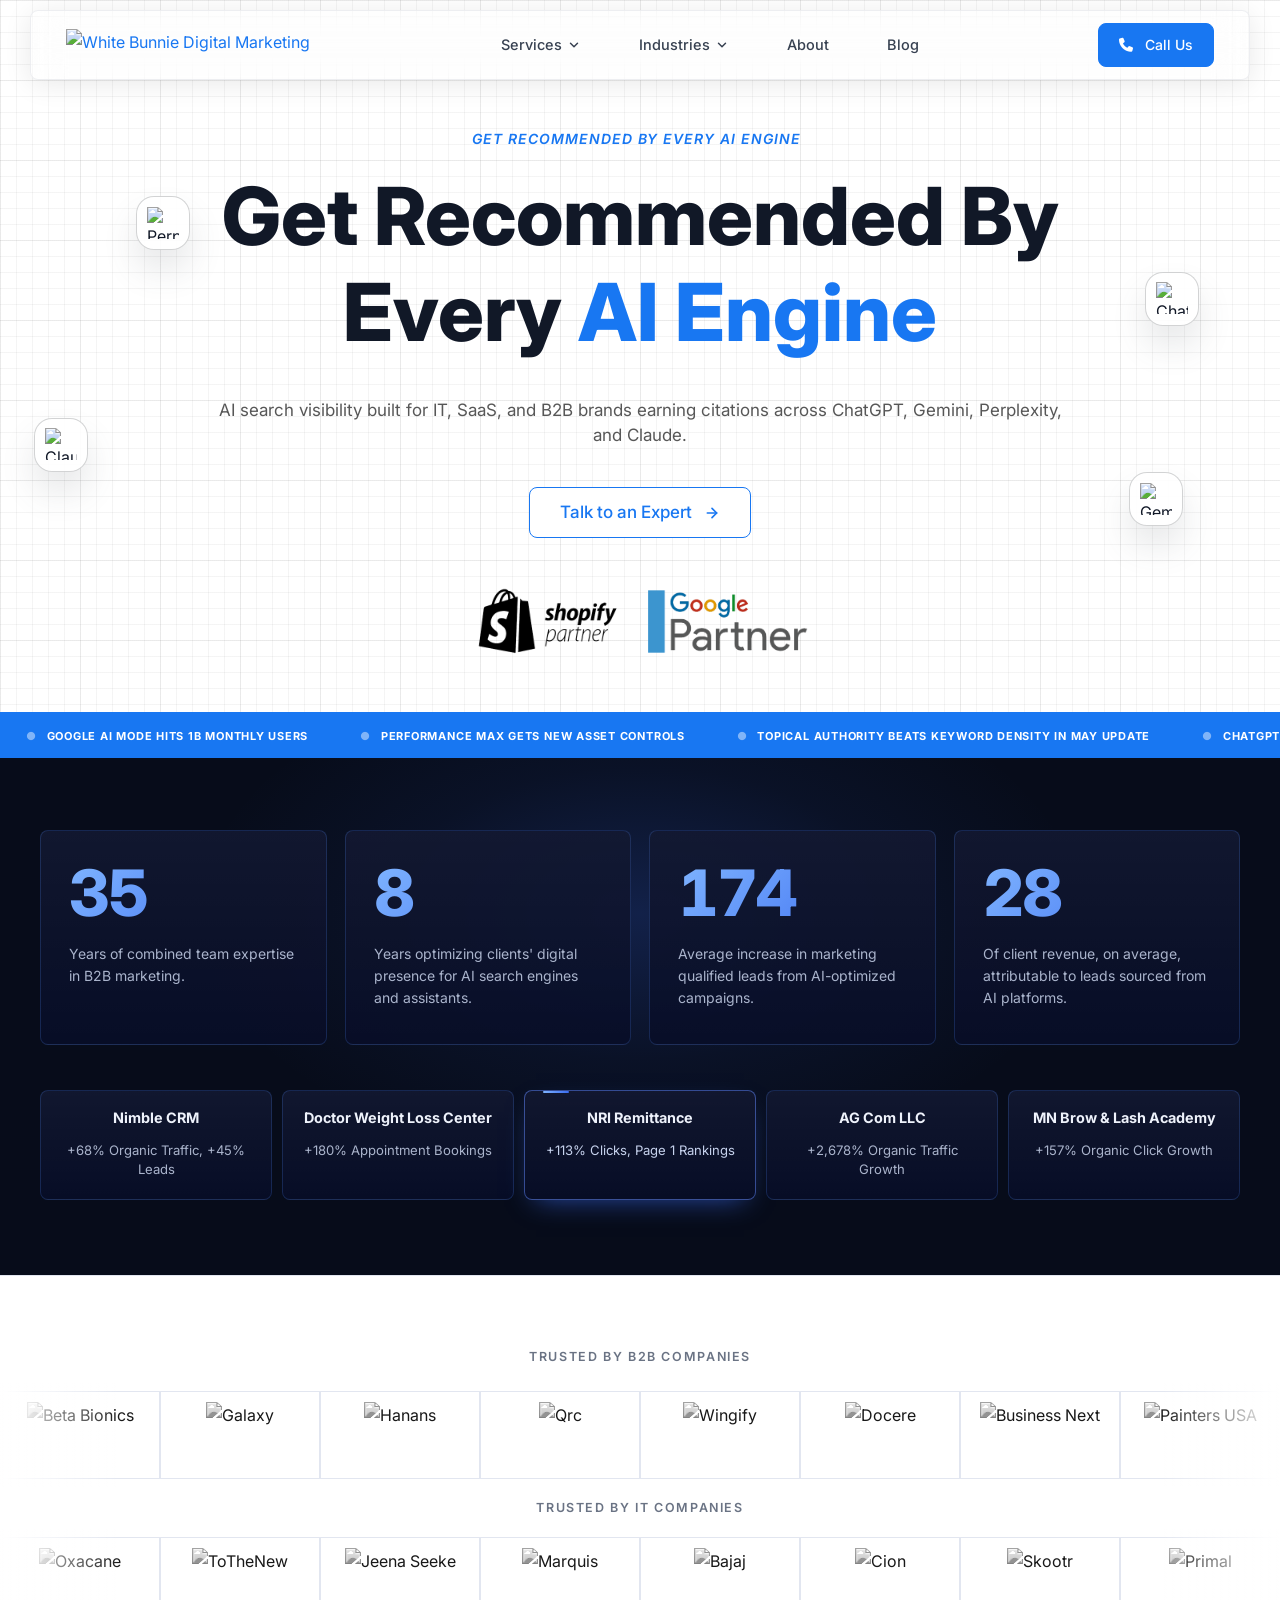
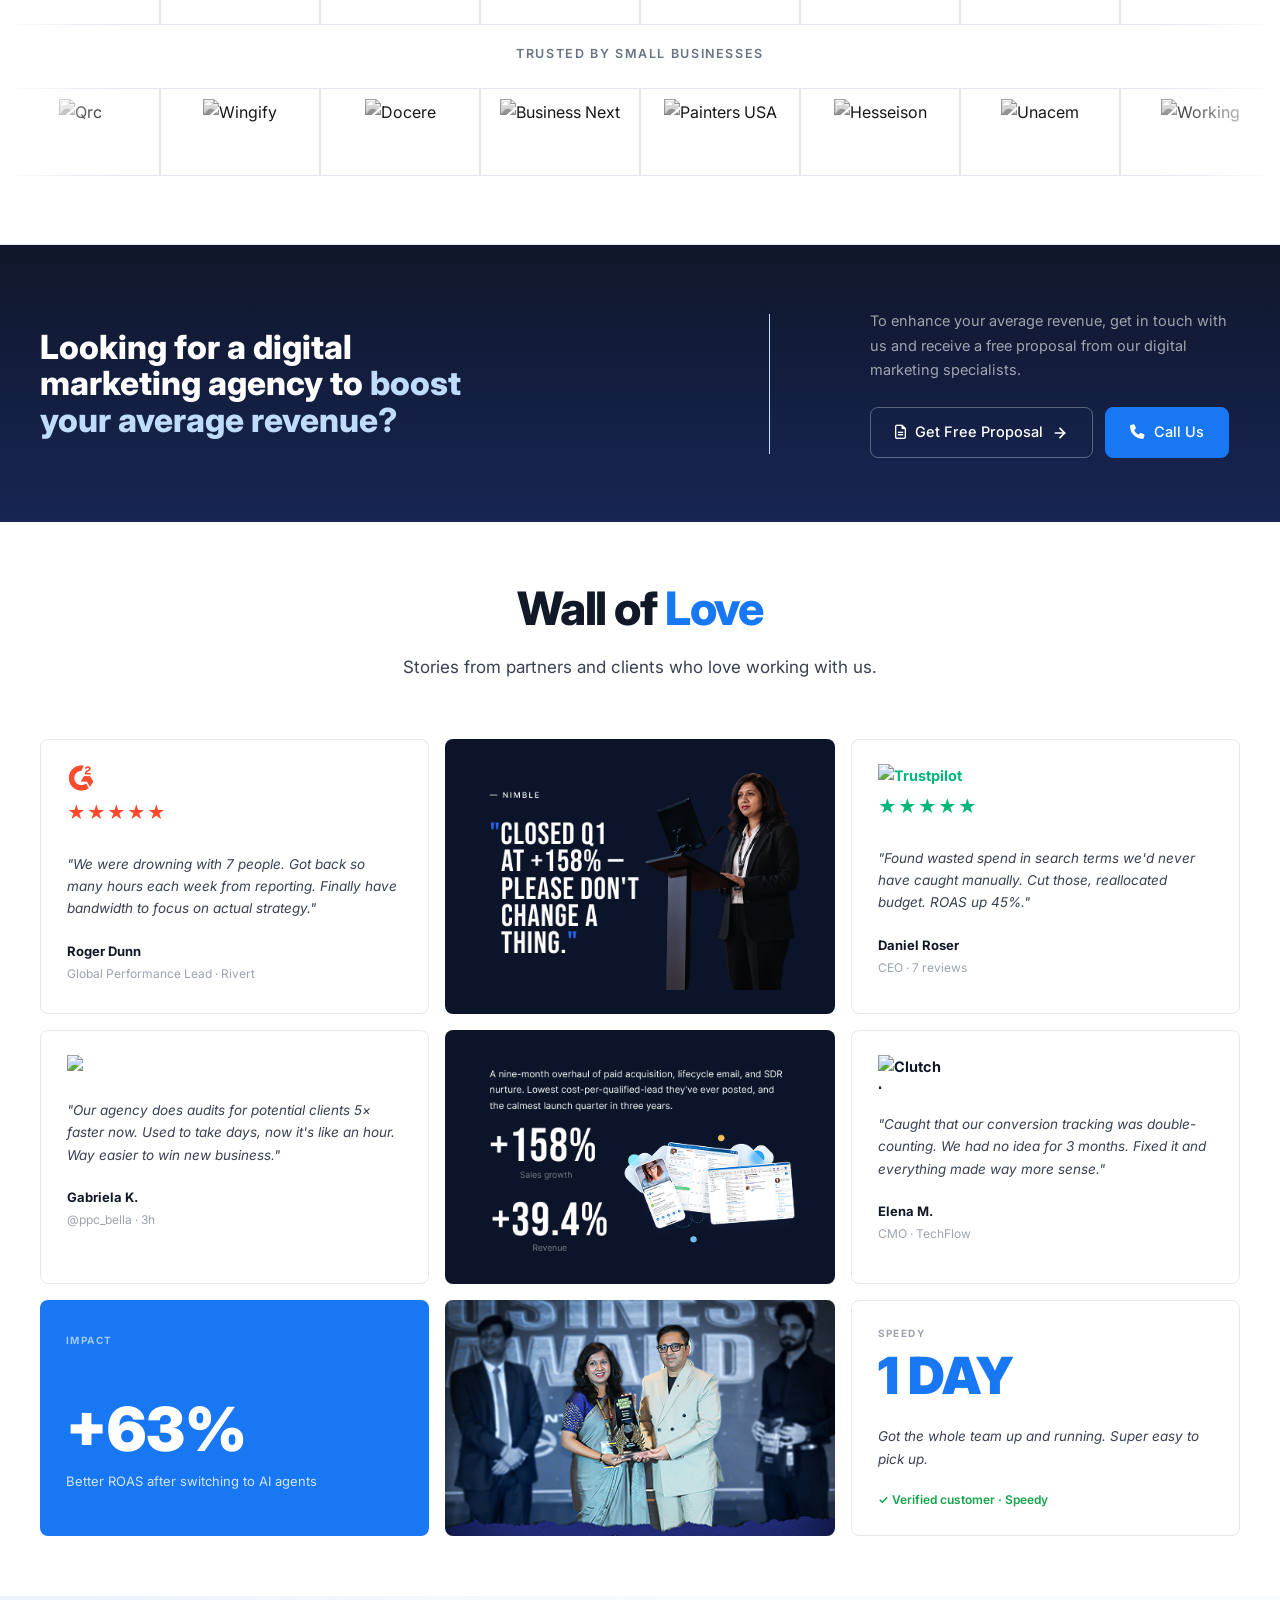
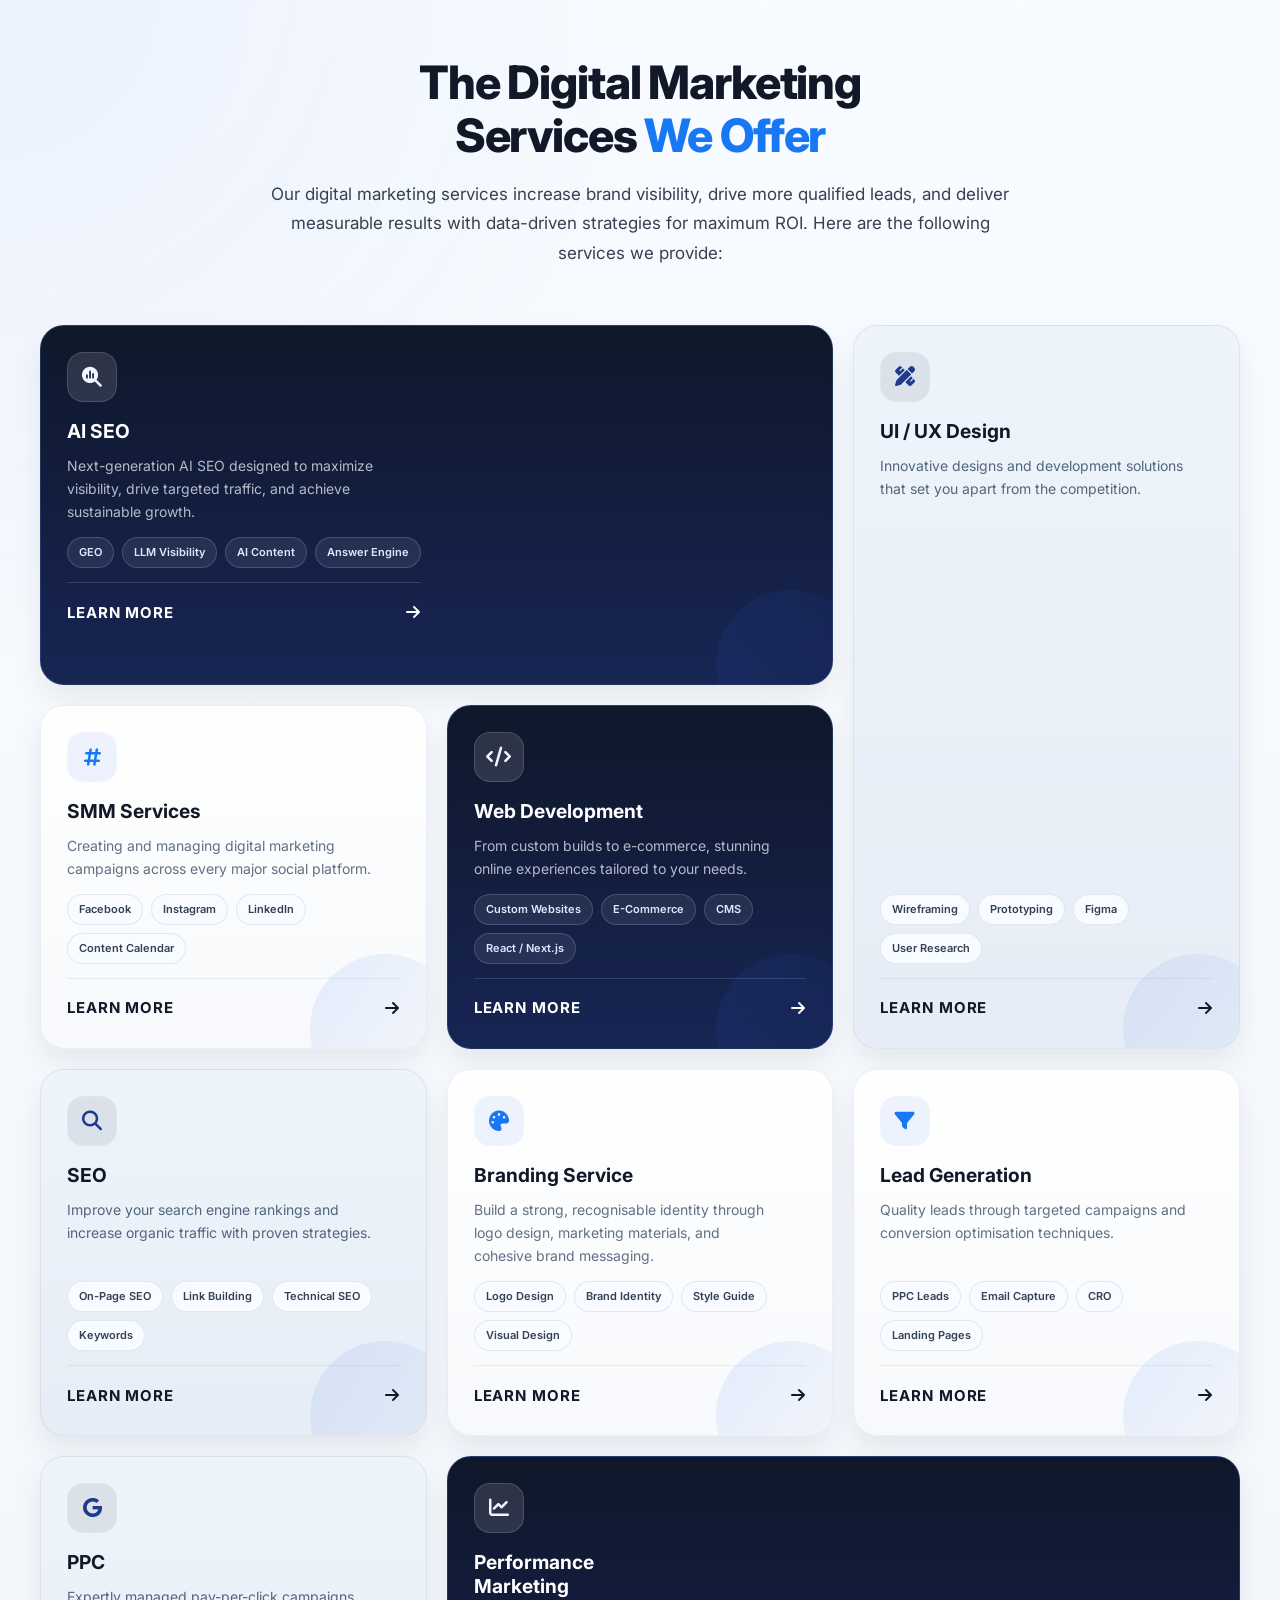
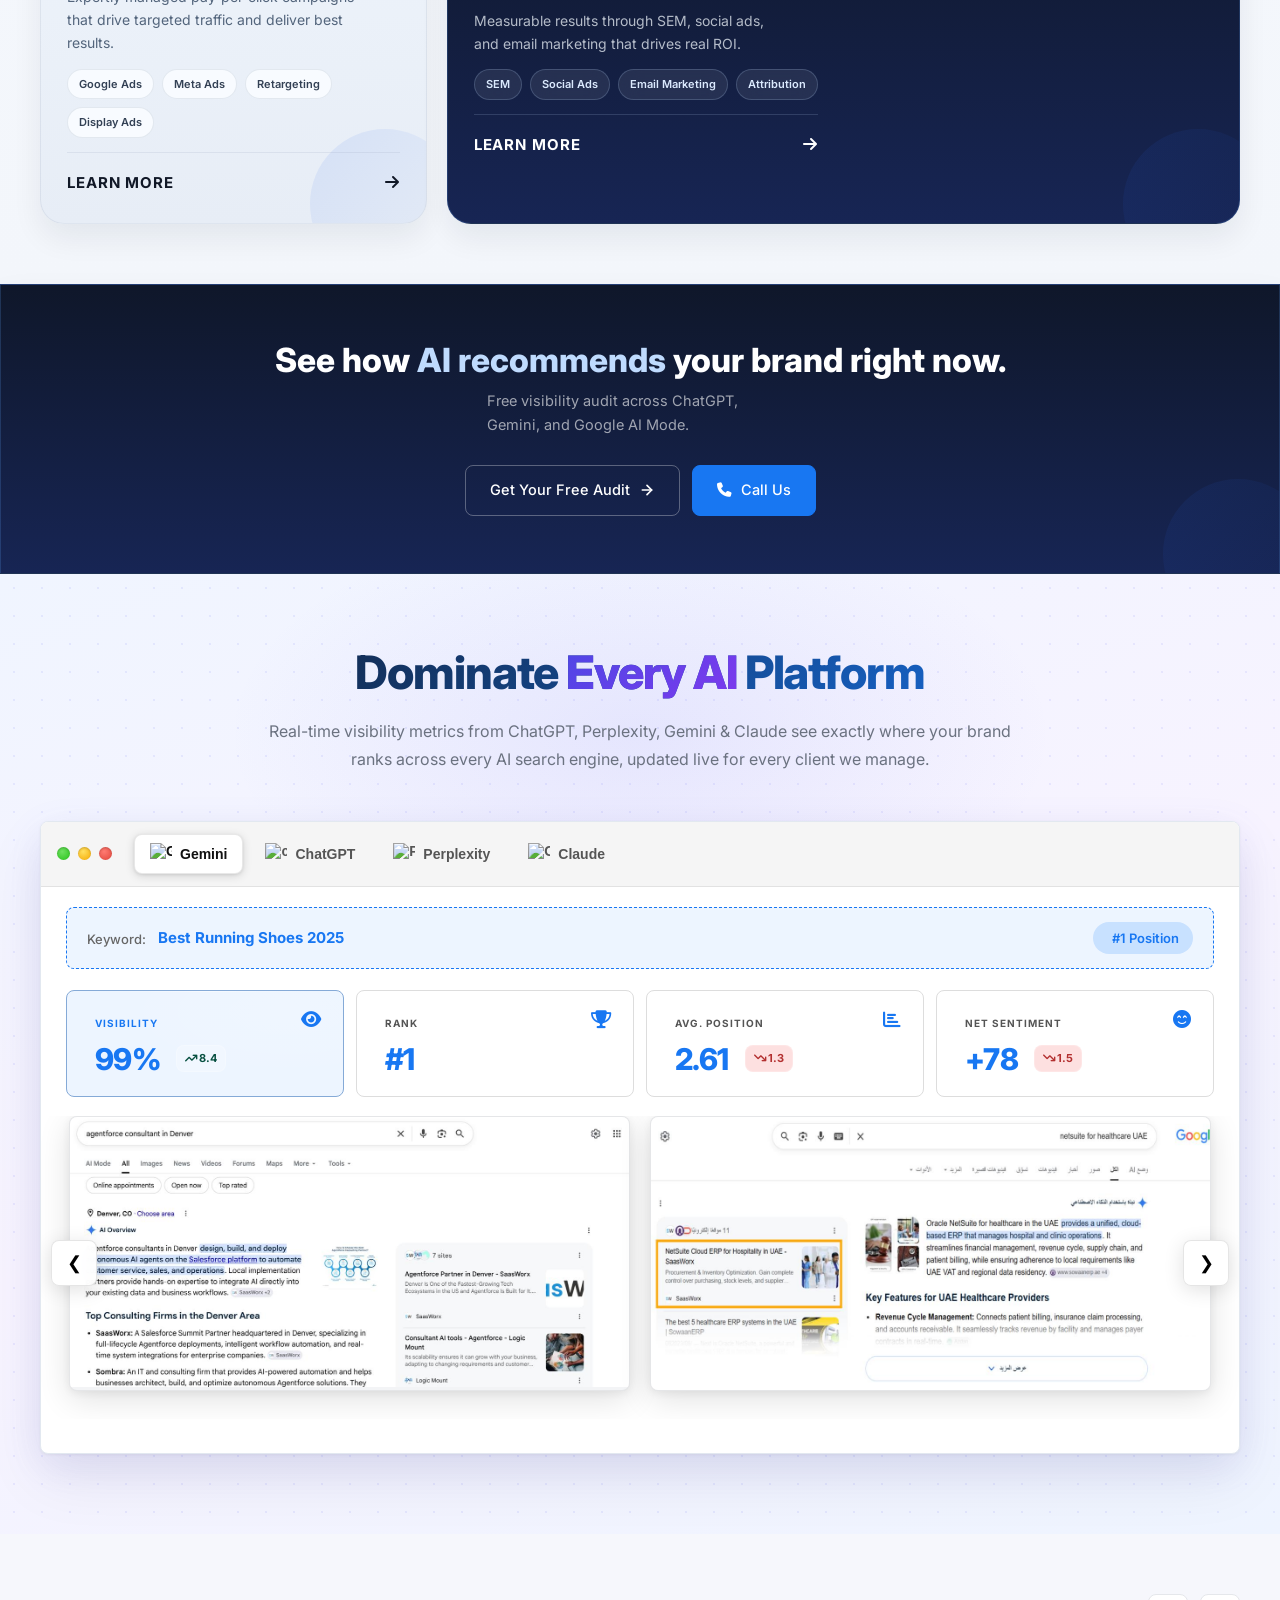
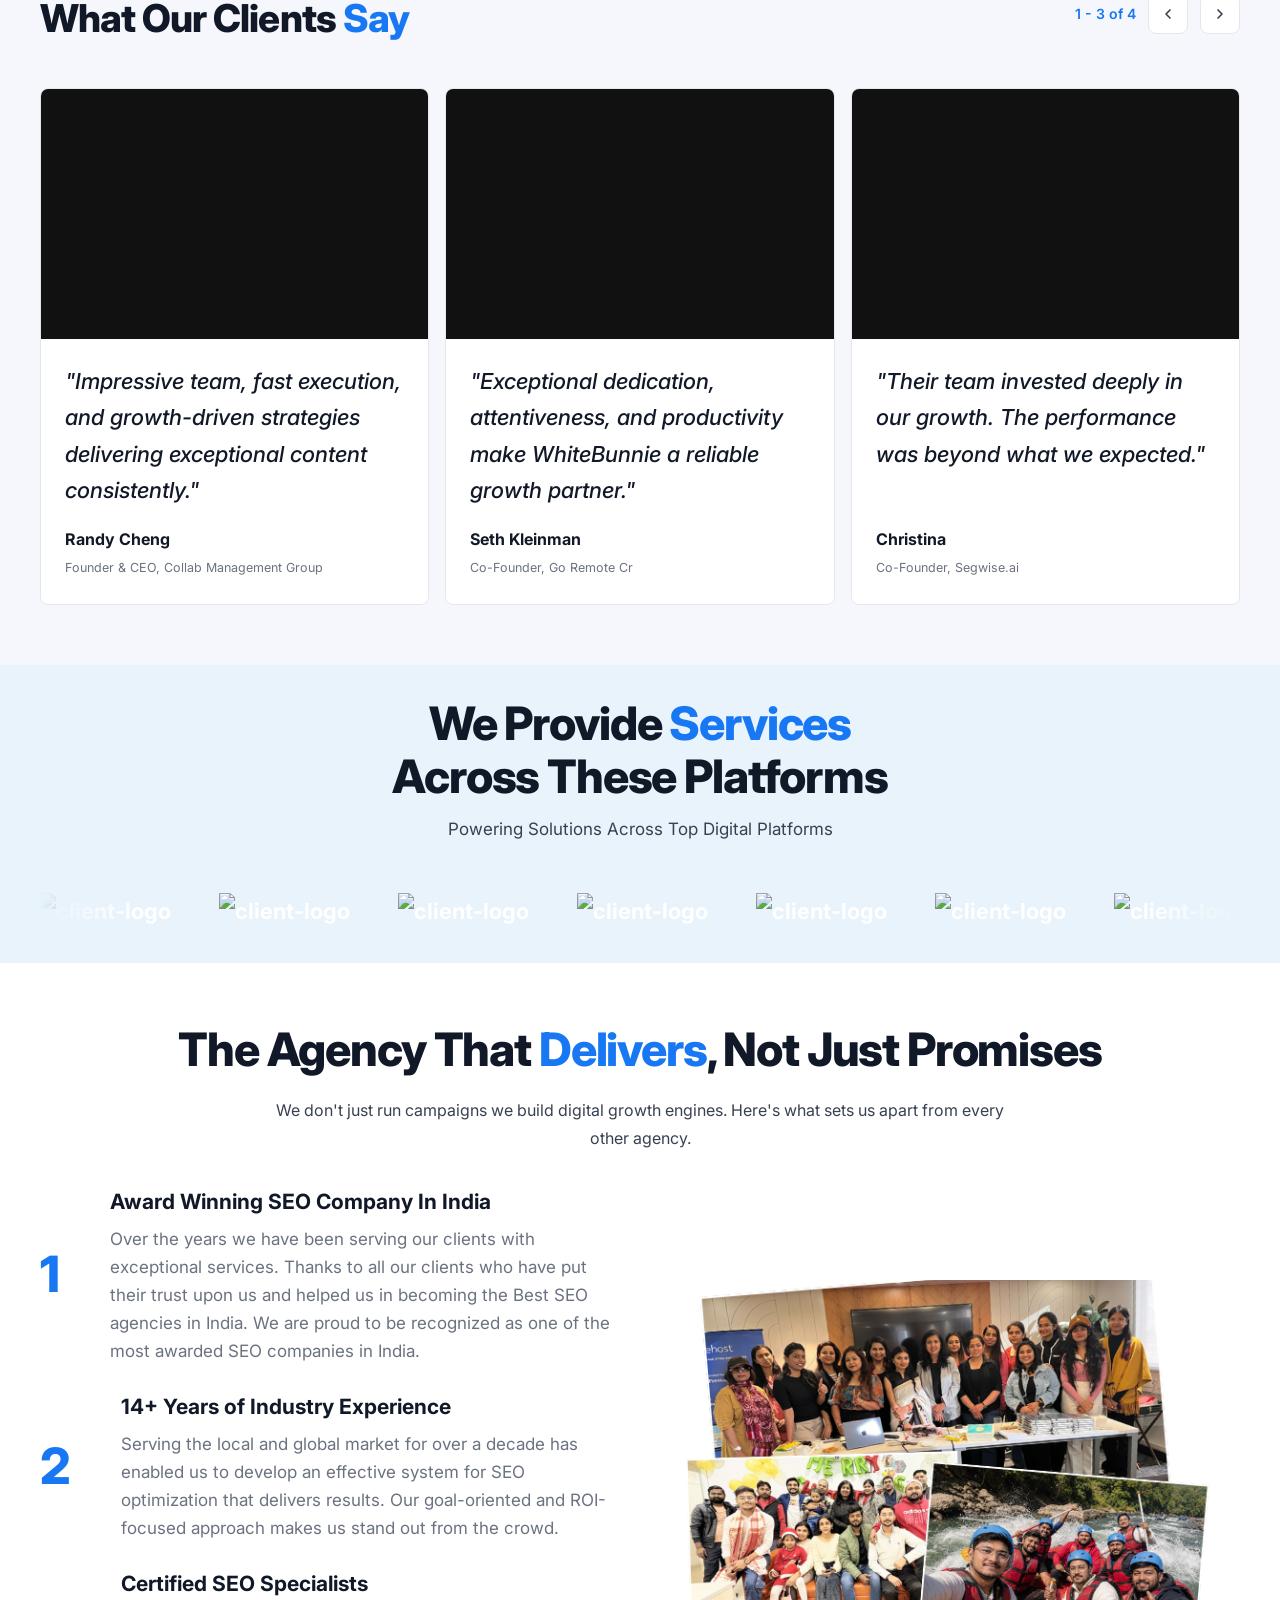
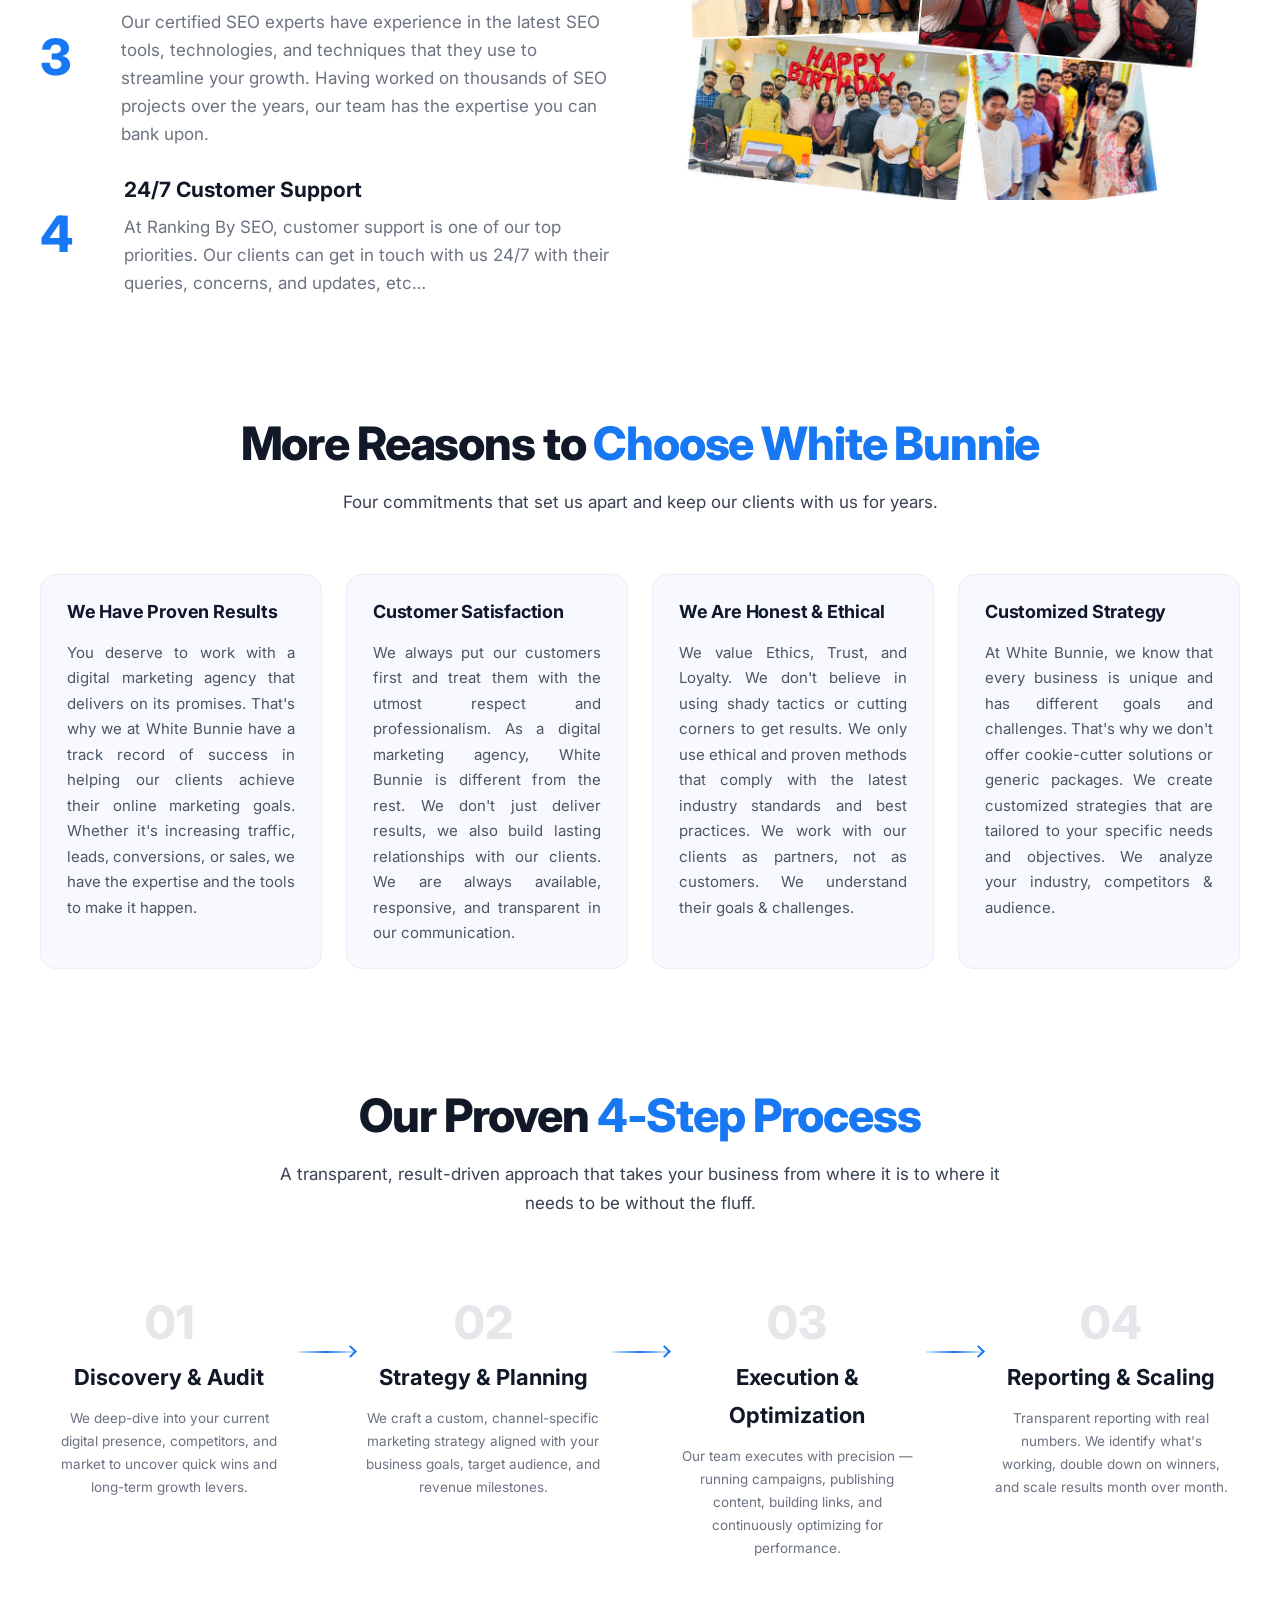
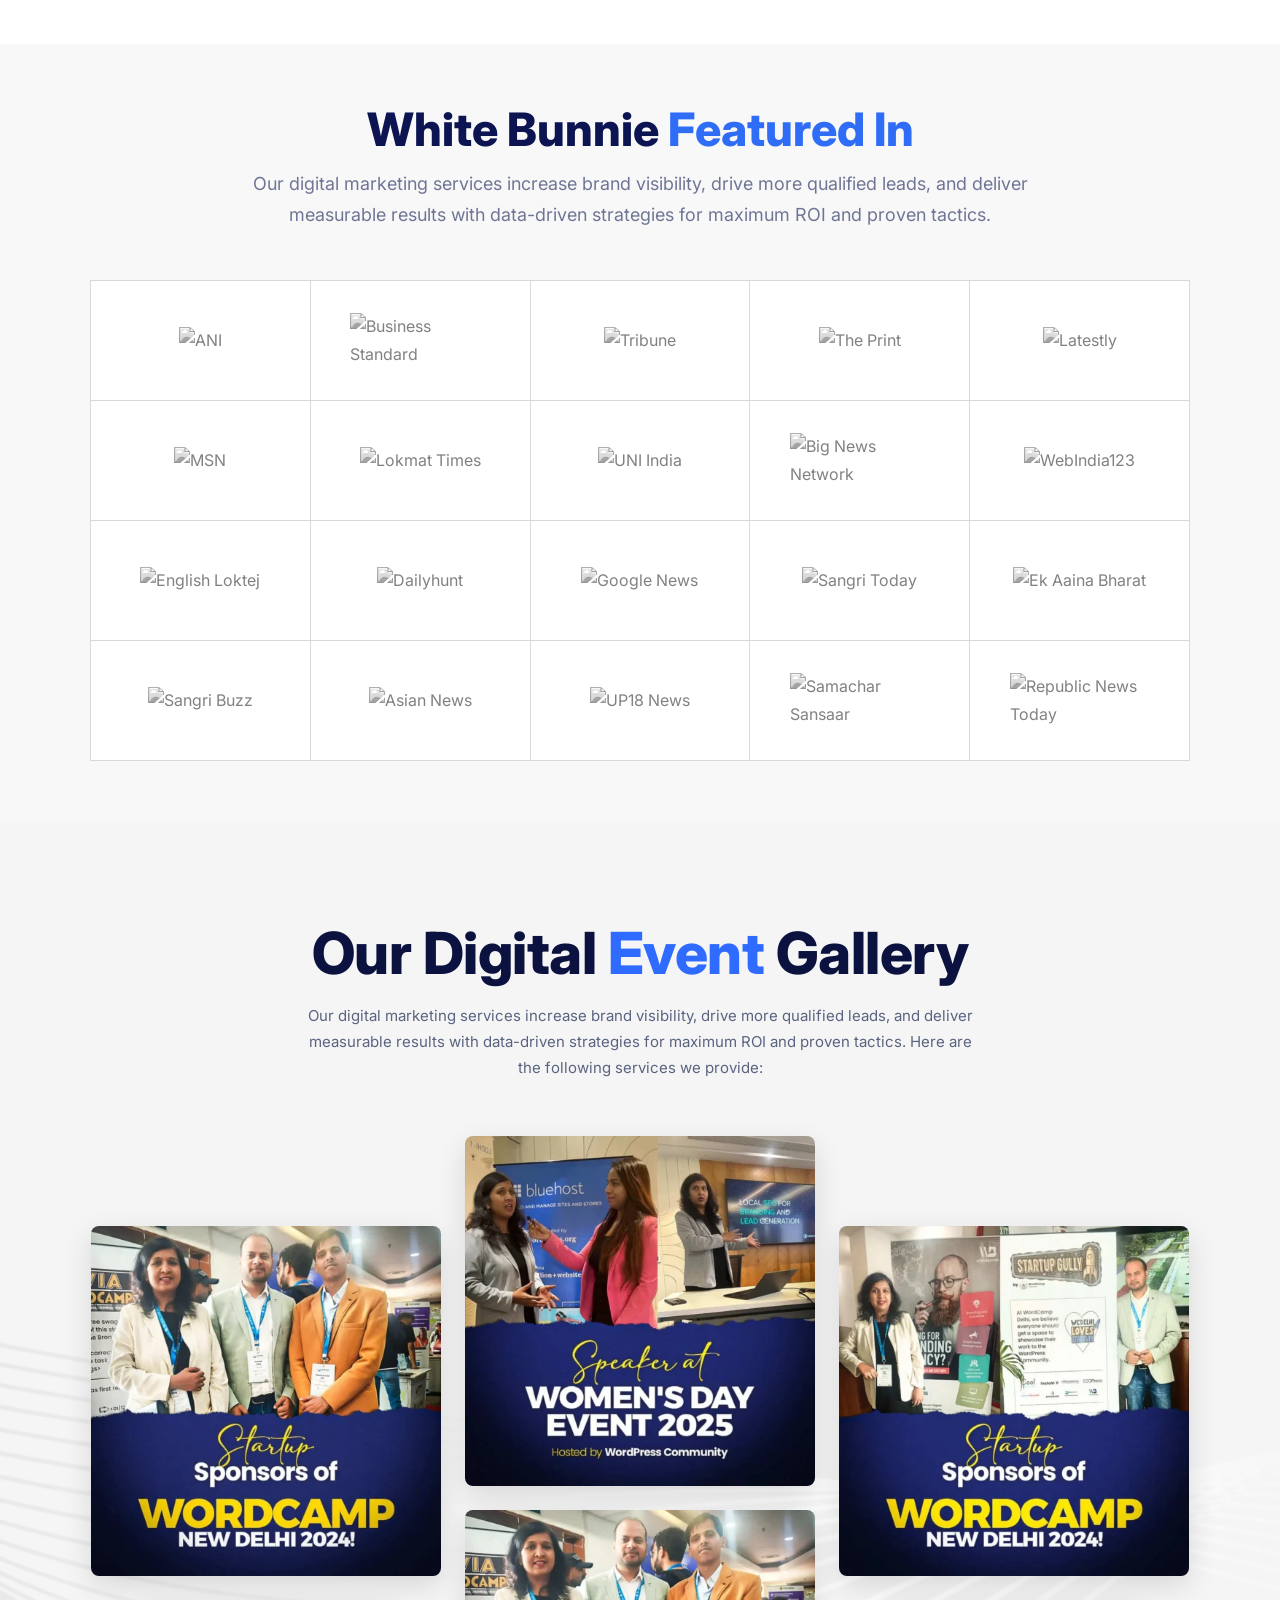
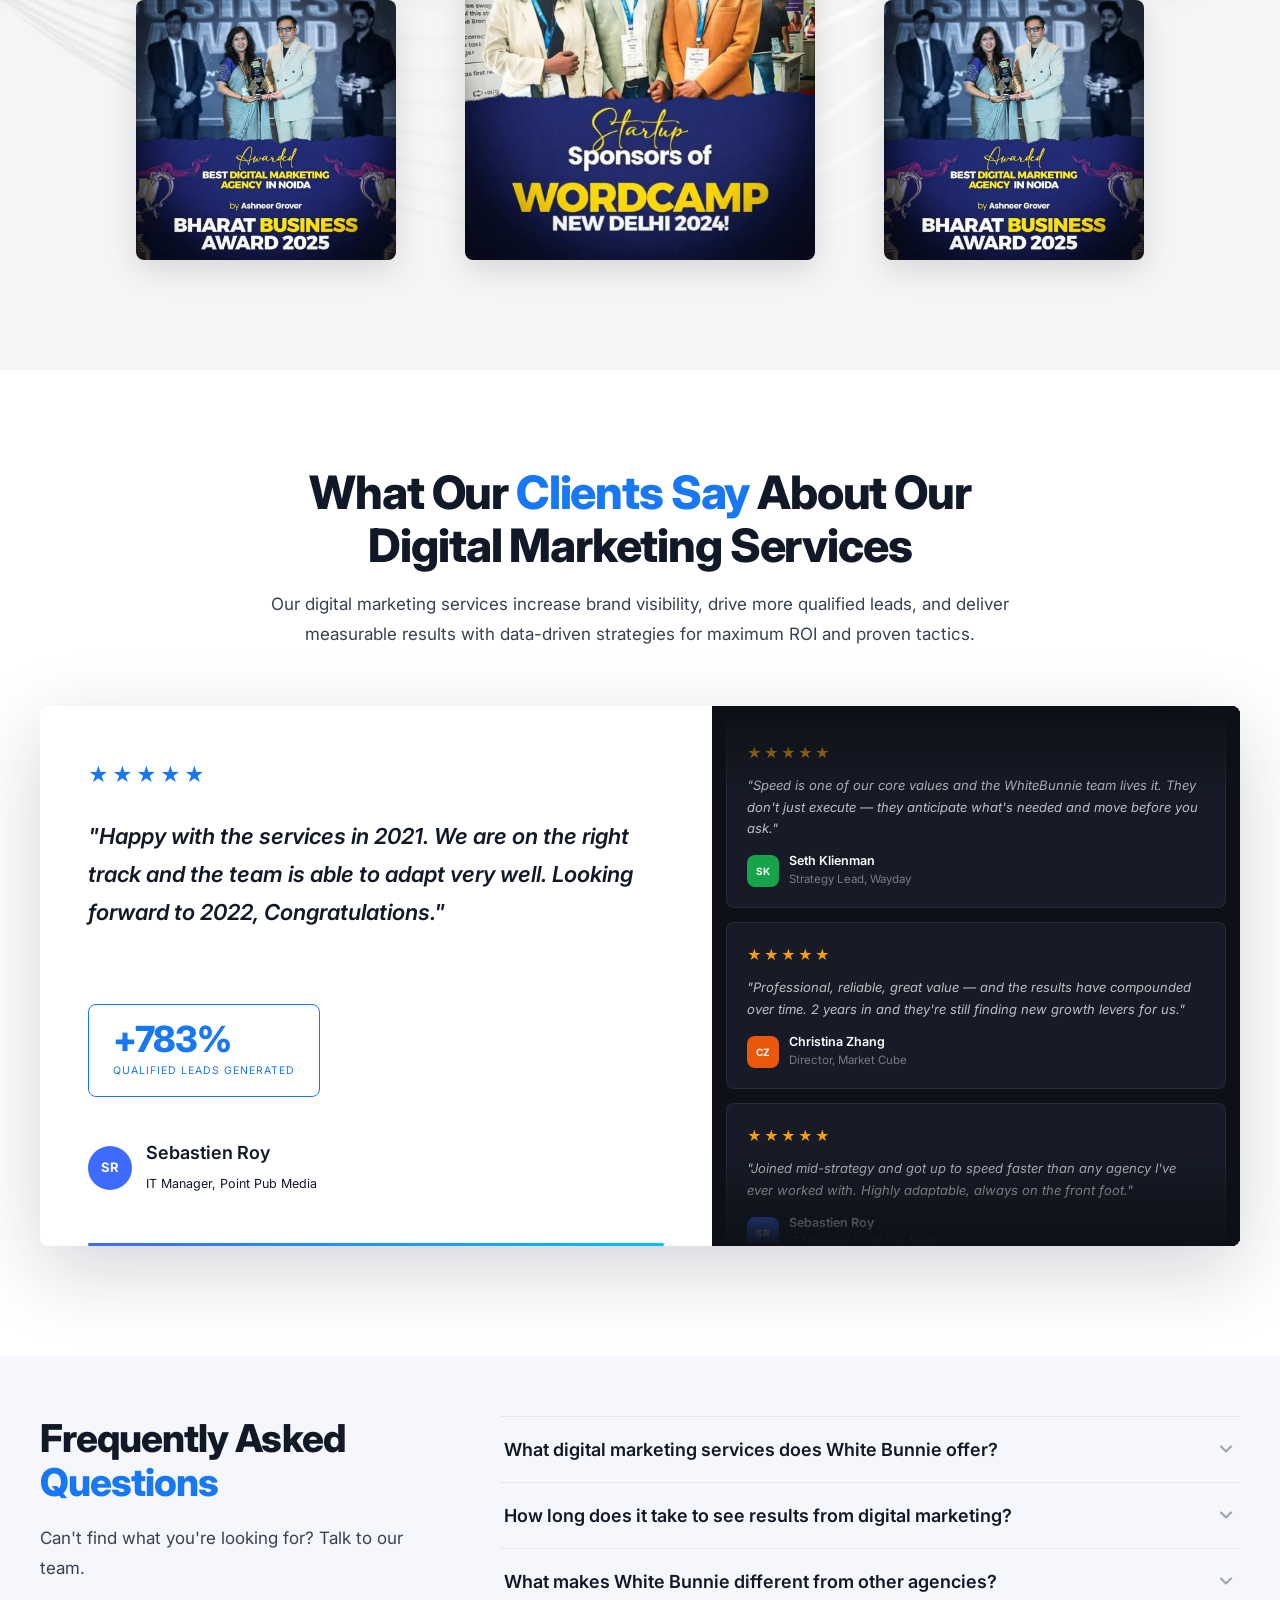
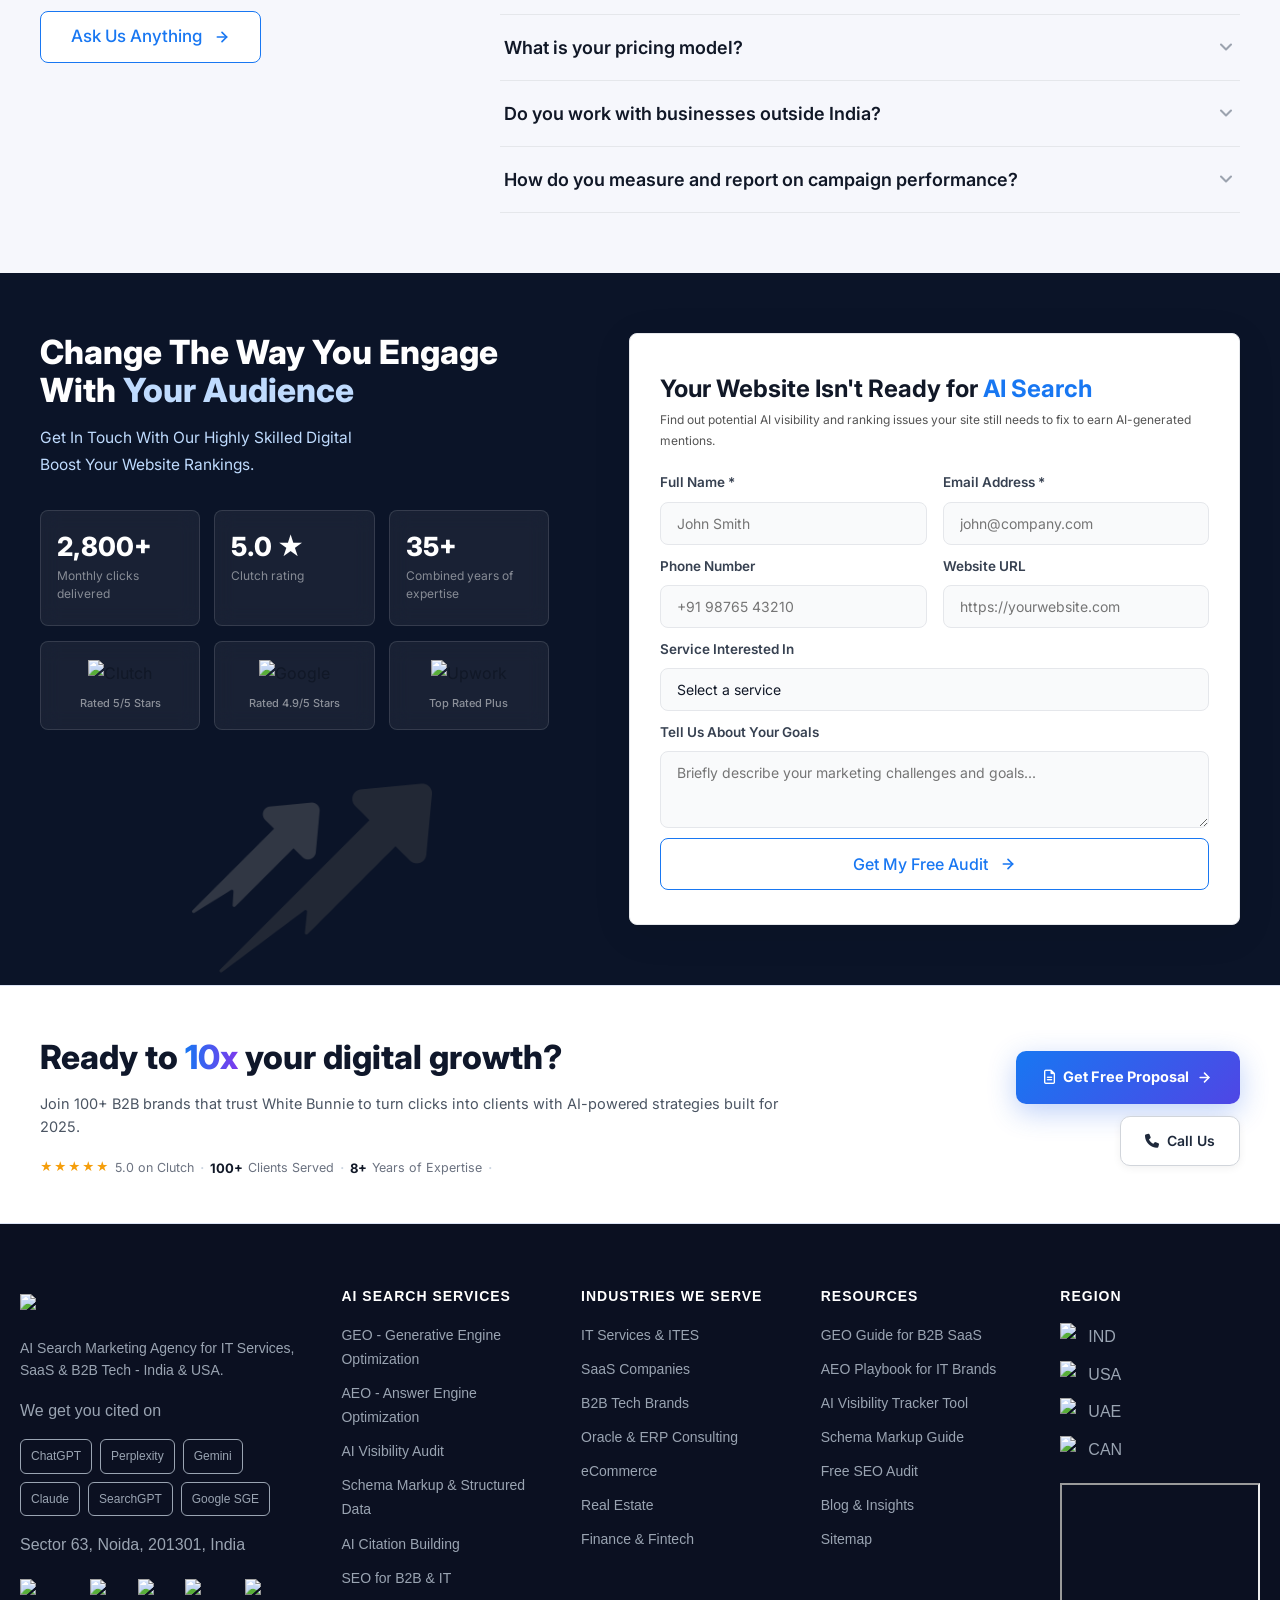
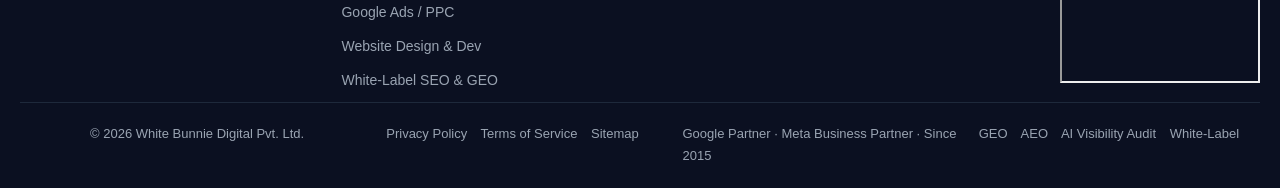
==== commit 03d3d482: "contact us page" ====
--- a/index.html
+++ b/index.html
@@ -521,8 +521,11 @@
 										</div>
 									</div>
 
+
 								</div>
 							</div>
+
+							
 
 							<div class="mega-cta-strip">
 								<div class="mega-cta-text">
--- a/theme.css
+++ b/theme.css
@@ -53,9 +53,13 @@
 
   /* ── Font Sizes ── */
   --fs-hero: clamp(3rem, 8vw, 5rem);
-  --fs-section-heading: clamp(2rem, 4vw, 3.5rem);
-  --fs-h2: clamp(2rem, 2.8vw, 3rem);
+  --fs-section-heading: clamp(1.9rem, 3.6vw, 3.1rem);
+  --fs-h2: clamp(1.9rem, 2.6vw, 2.7rem);
   --fs-card-heading: 1.4rem;
+  /* Weight for every major heading (h2.h-main and the page-specific
+     heading classes that share --fs-section-heading/--fs-h2) — change
+     this one value to restyle all section headings sitewide. */
+  --fw-heading: 800;
   --fs-sub-heading: 1.25rem;
   --fs-body: 1rem;
   --fs-body-lg: 1.05rem;
@@ -326,7 +330,7 @@
 h2.h-main {
   font-family: var(--font);
   font-size: var(--fs-section-heading);
-  font-weight: 900;
+  font-weight: var(--fw-heading);
   background-clip: text;
   line-height: 1.15;
   letter-spacing: -.025em;
@@ -988,9 +992,11 @@
   background: rgba(255, 255, 255, 0.88);
 }
 
+
 /* ── Navbar responsive ── */
 @media (max-width: 980px) {
   .nav-wrap {
+    background-color: white;
     margin: 0;
     border-radius: 0;
     padding: 0 16px;
@@ -1011,6 +1017,8 @@
   .nav-menu.open {
     display: flex;
     flex-direction: column;
+    align-items: center;
+    justify-content: flex-start;
     position: fixed;
     top: 70px;
     left: 0;
@@ -1169,7 +1177,7 @@
 .cta-banner-left h2 {
   /* font-size: var(--fs-h2); */
   font-size: var(--fs-section-heading);
-  /* font-weight: 600; */
+  /* font-weight: var(--fw-heading); */
   color: #fff;
   line-height: 1.1;
   background: none;
--- a/styleBlue.css
+++ b/styleBlue.css
@@ -169,7 +169,7 @@
 h2.h-main {
   font-family: var(--font);
   font-size: var(--fs-section-heading);
-  font-weight: 900;
+  font-weight: var(--fw-heading);
   background-clip: text;
   line-height: 1.15;
   letter-spacing: -.025em;
@@ -1442,7 +1442,7 @@
 
 .cta-banner-left h2 {
   font-size: var(--fs-h2);
-  font-weight: 600;
+  font-weight: var(--fw-heading);
   color: #fff;
   line-height: 1.1;
   background: none;
@@ -2210,7 +2210,7 @@
 
 .ai-audit-left h2 {
   font-size: var(--fs-h2);
-  font-weight: 800;
+  font-weight: var(--fw-heading);
   color: #fff;
   line-height: 1.2;
   background: none;
@@ -3264,7 +3264,7 @@
 
 .process-num {
   font-size: var(--fs-section-heading);
-  font-weight: 900;
+  font-weight: var(--fw-heading);
   color: var(--clr-border);
   line-height: 1;
   margin-bottom: 14px;
@@ -3347,7 +3347,7 @@
 .wb-featured-heading {
   text-align: center;
   font-size: var(--fs-section-heading);
-  font-weight: 800;
+  font-weight: var(--fw-heading);
   line-height: 1.1;
   color: #0d1452;
   margin-bottom: 15px;
@@ -4057,7 +4057,7 @@
 
 .contact-left h2 {
   font-size: var(--fs-h2);
-  font-weight: 800;
+  font-weight: var(--fw-heading);
   margin-bottom: 16px;
   line-height: 1.15;
   color: #fff;
@@ -4343,7 +4343,7 @@
 
 .pfc-heading {
   font-size: var(--fs-h2);
-  font-weight: 800;
+  font-weight: var(--fw-heading);
   color: #0f172a;
   line-height: 1.2;
   margin: 0;
@@ -4723,10 +4723,10 @@
 
 .logos-title {
   font-size: var(--fs-section-heading);
-  font-weight: 600;
+  font-weight: var(--fw-heading);
   color: #111;
   /* font-size: clamp(1.1rem, 2vw, 1.5rem);
-        font-weight: 500; */
+        font-weight: var(--fw-heading); */
   color: var(--text-dark, #0d1526);
   letter-spacing: -0.2px;
   margin: 0;
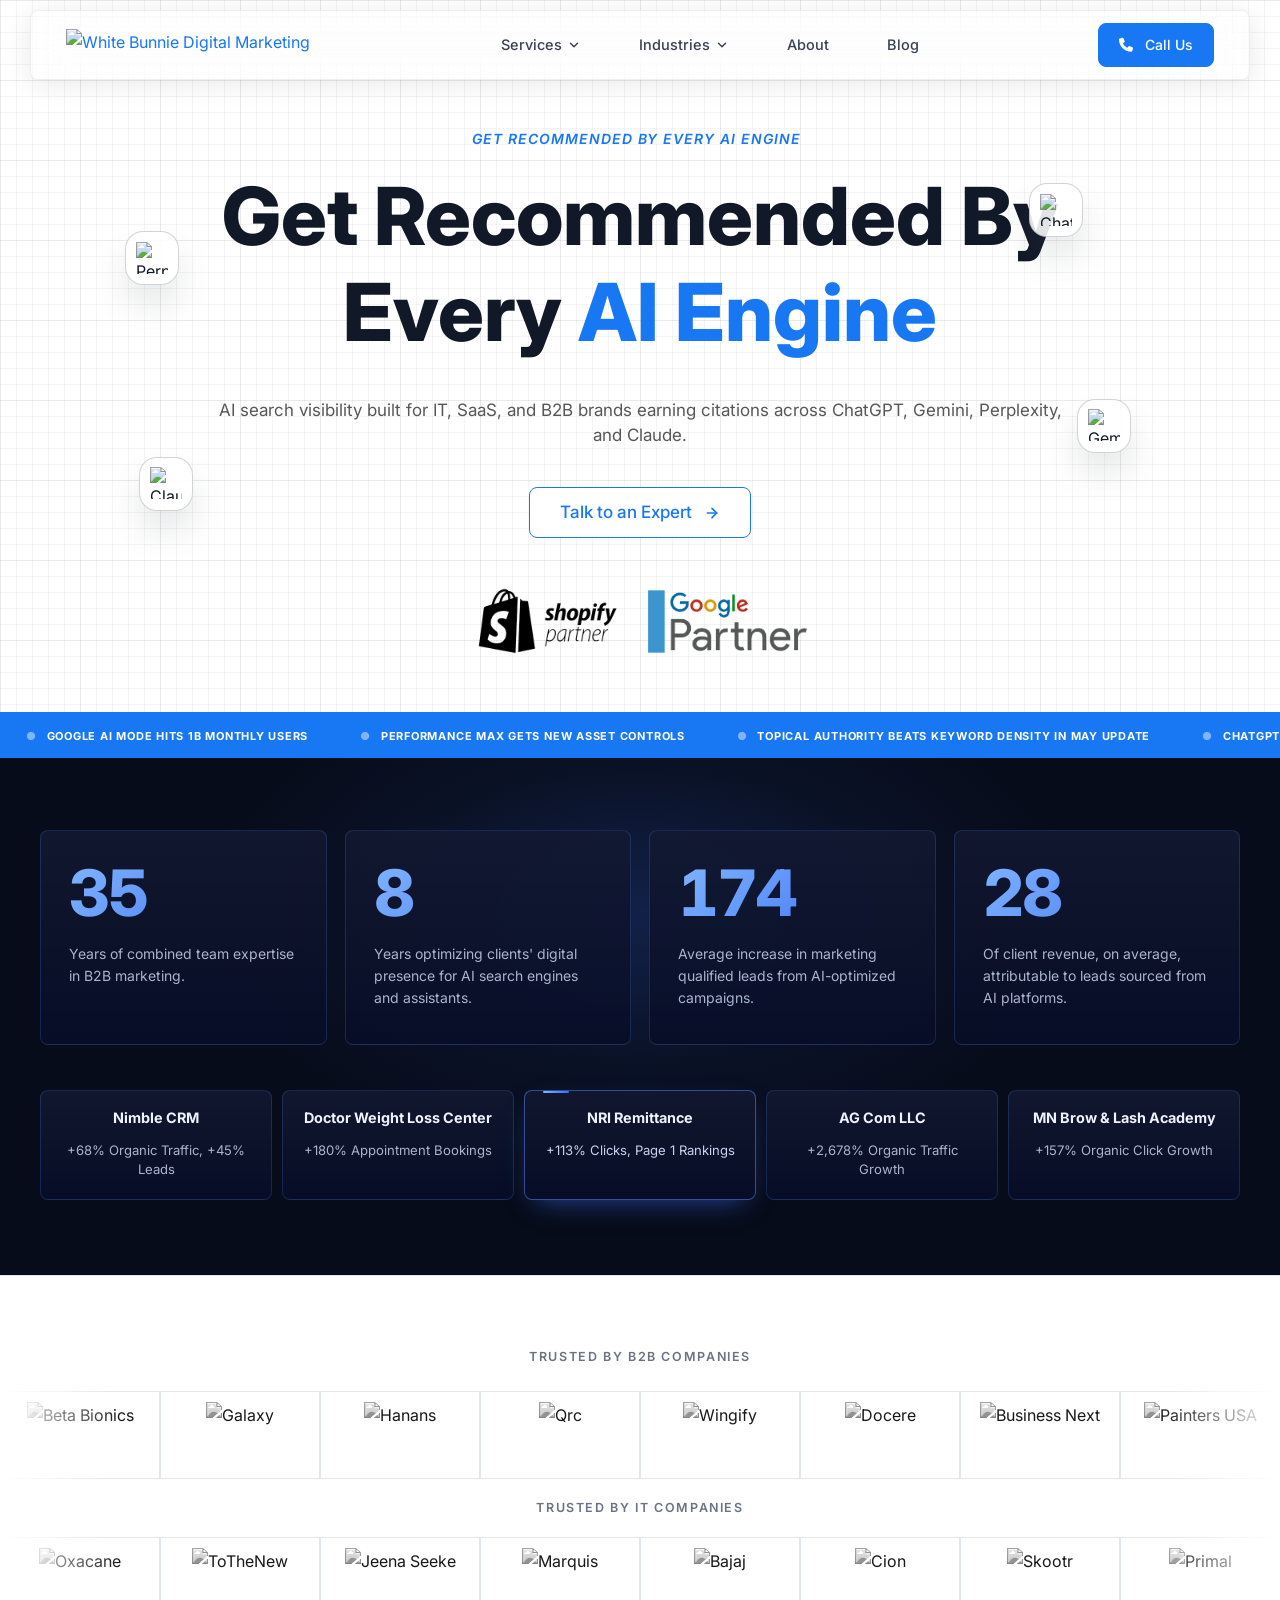
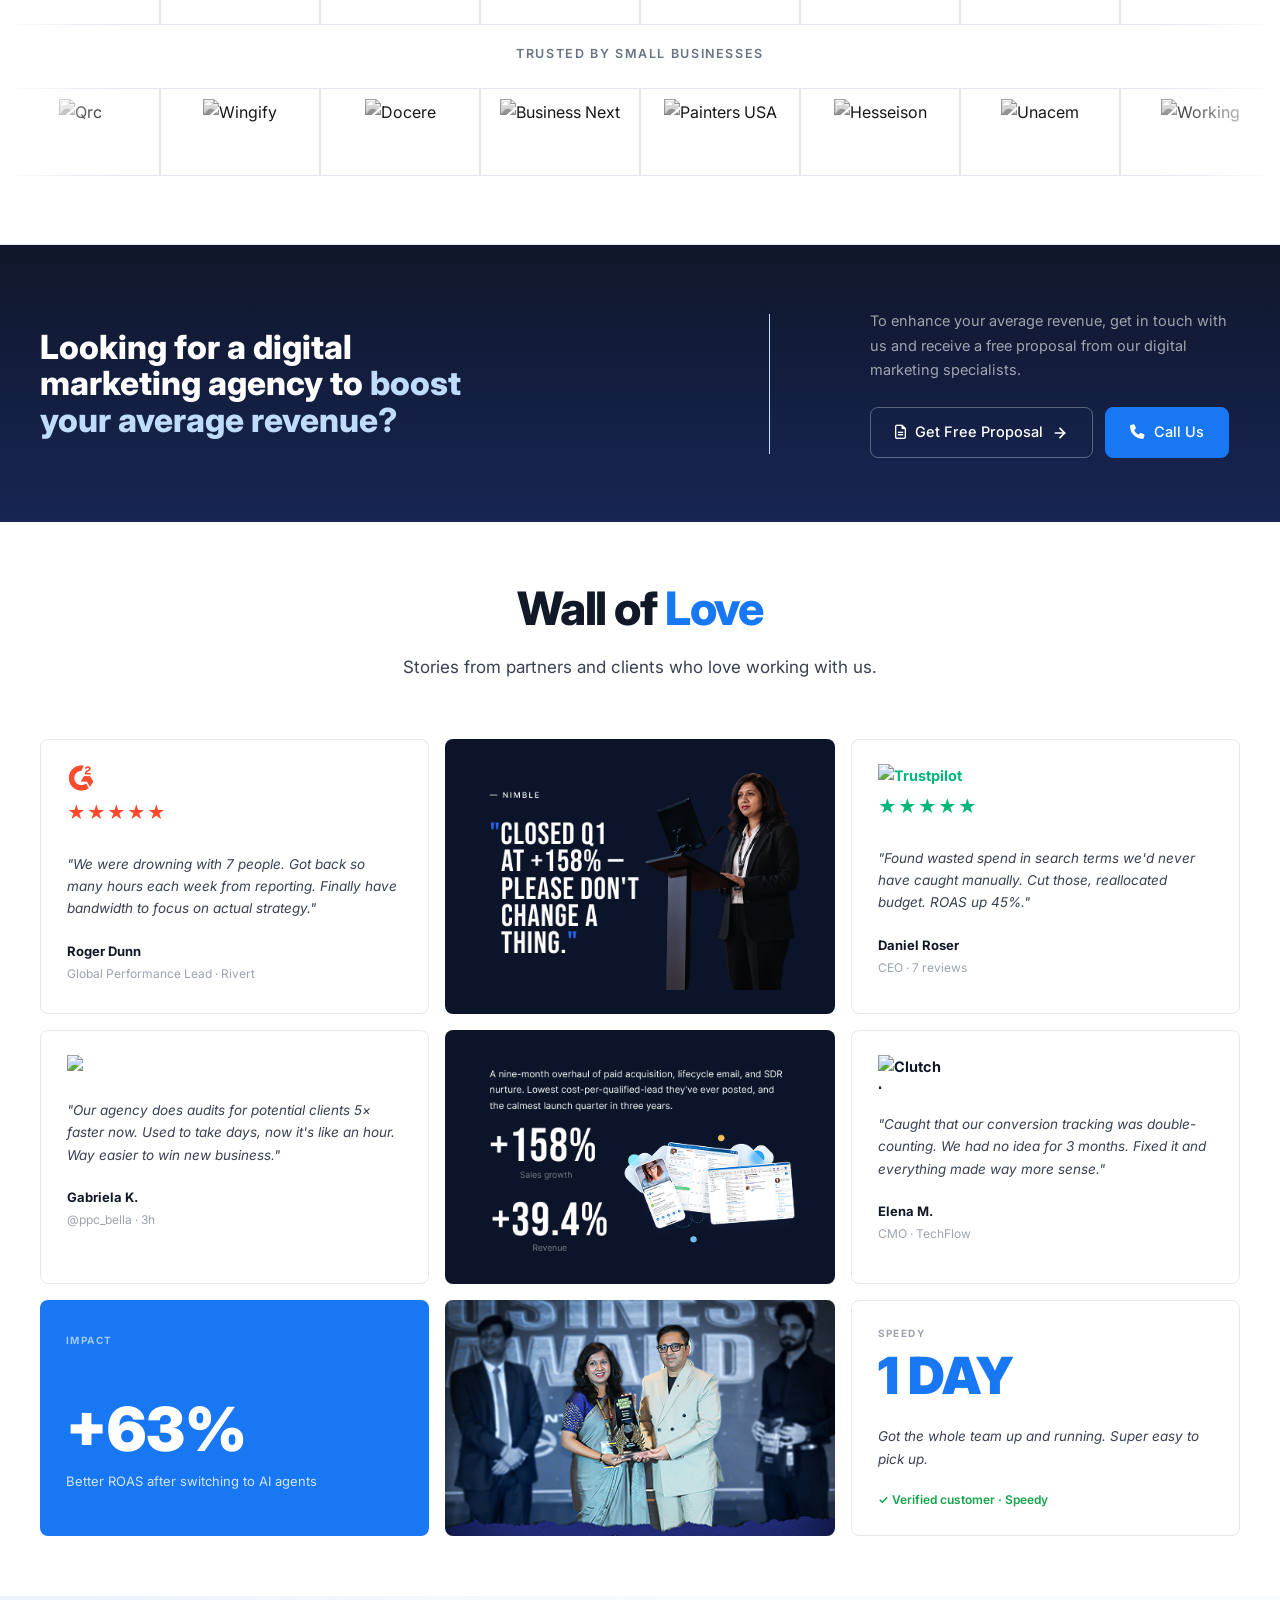
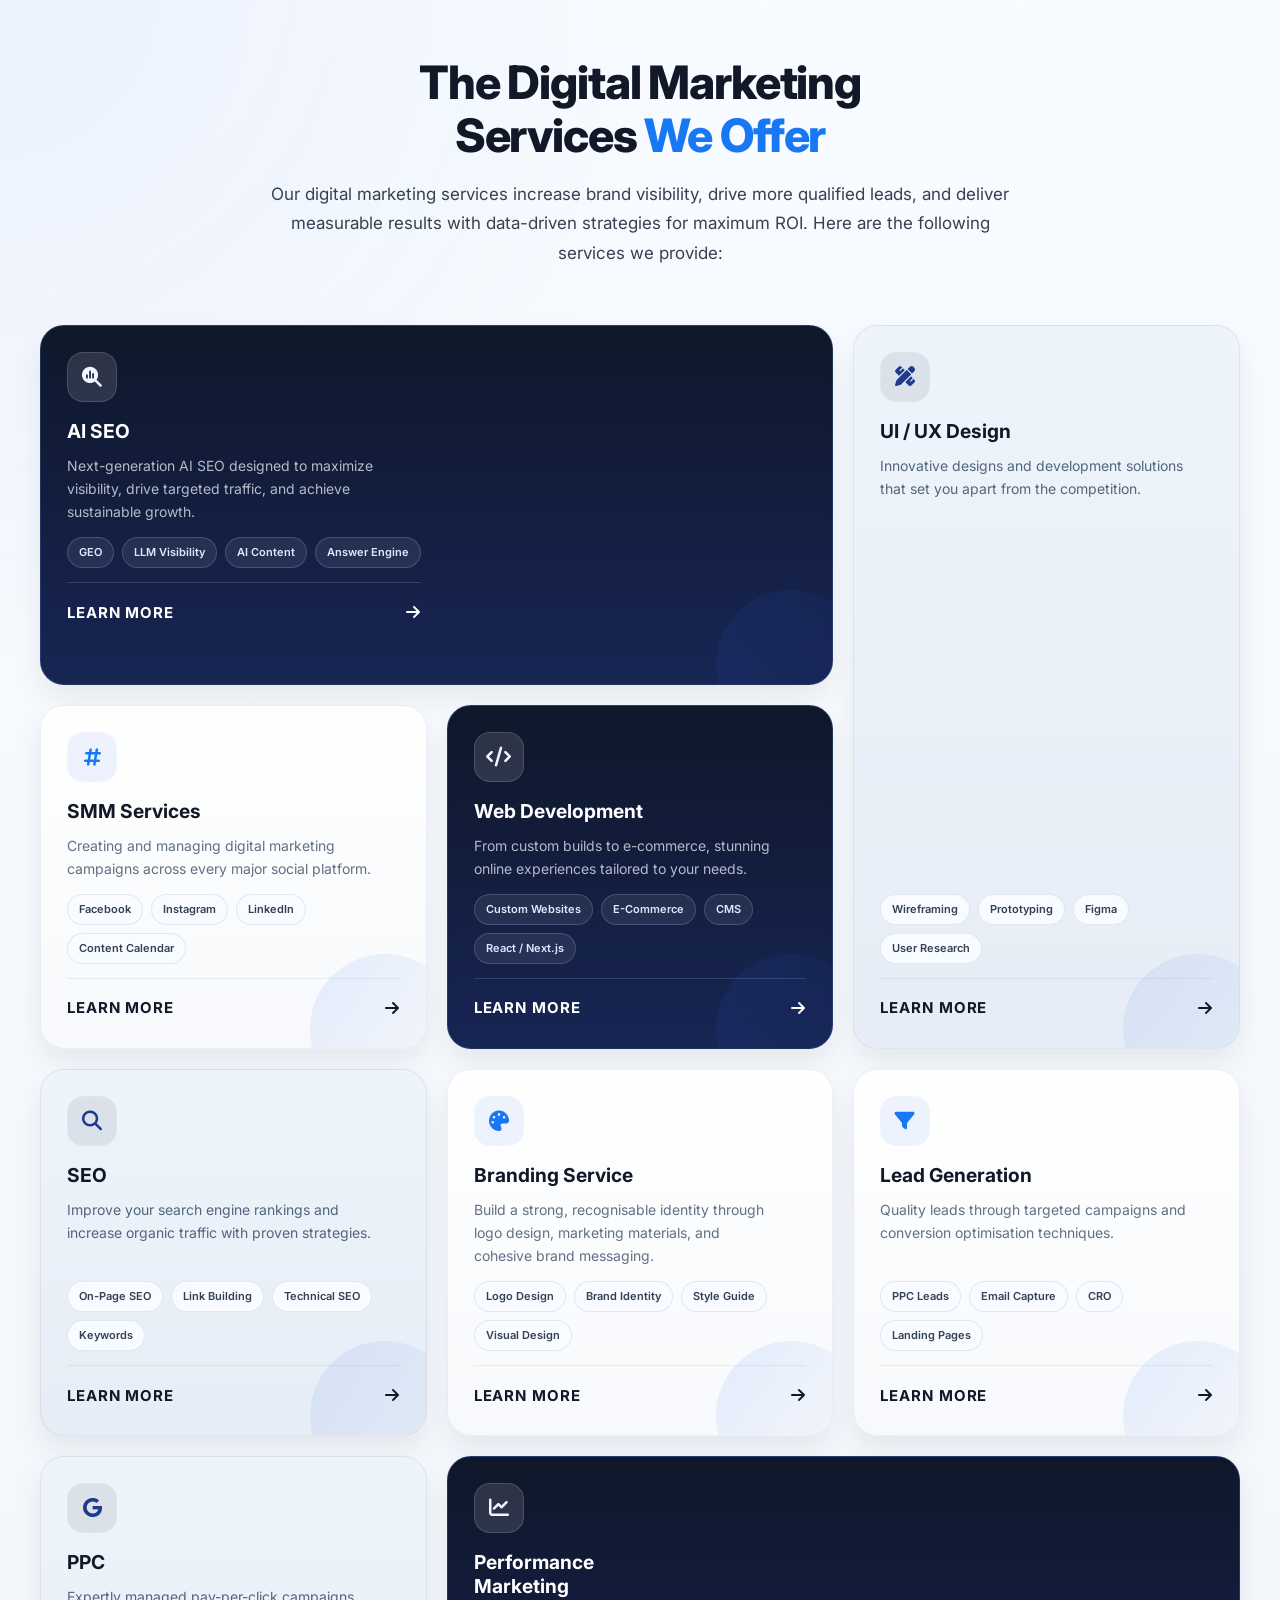
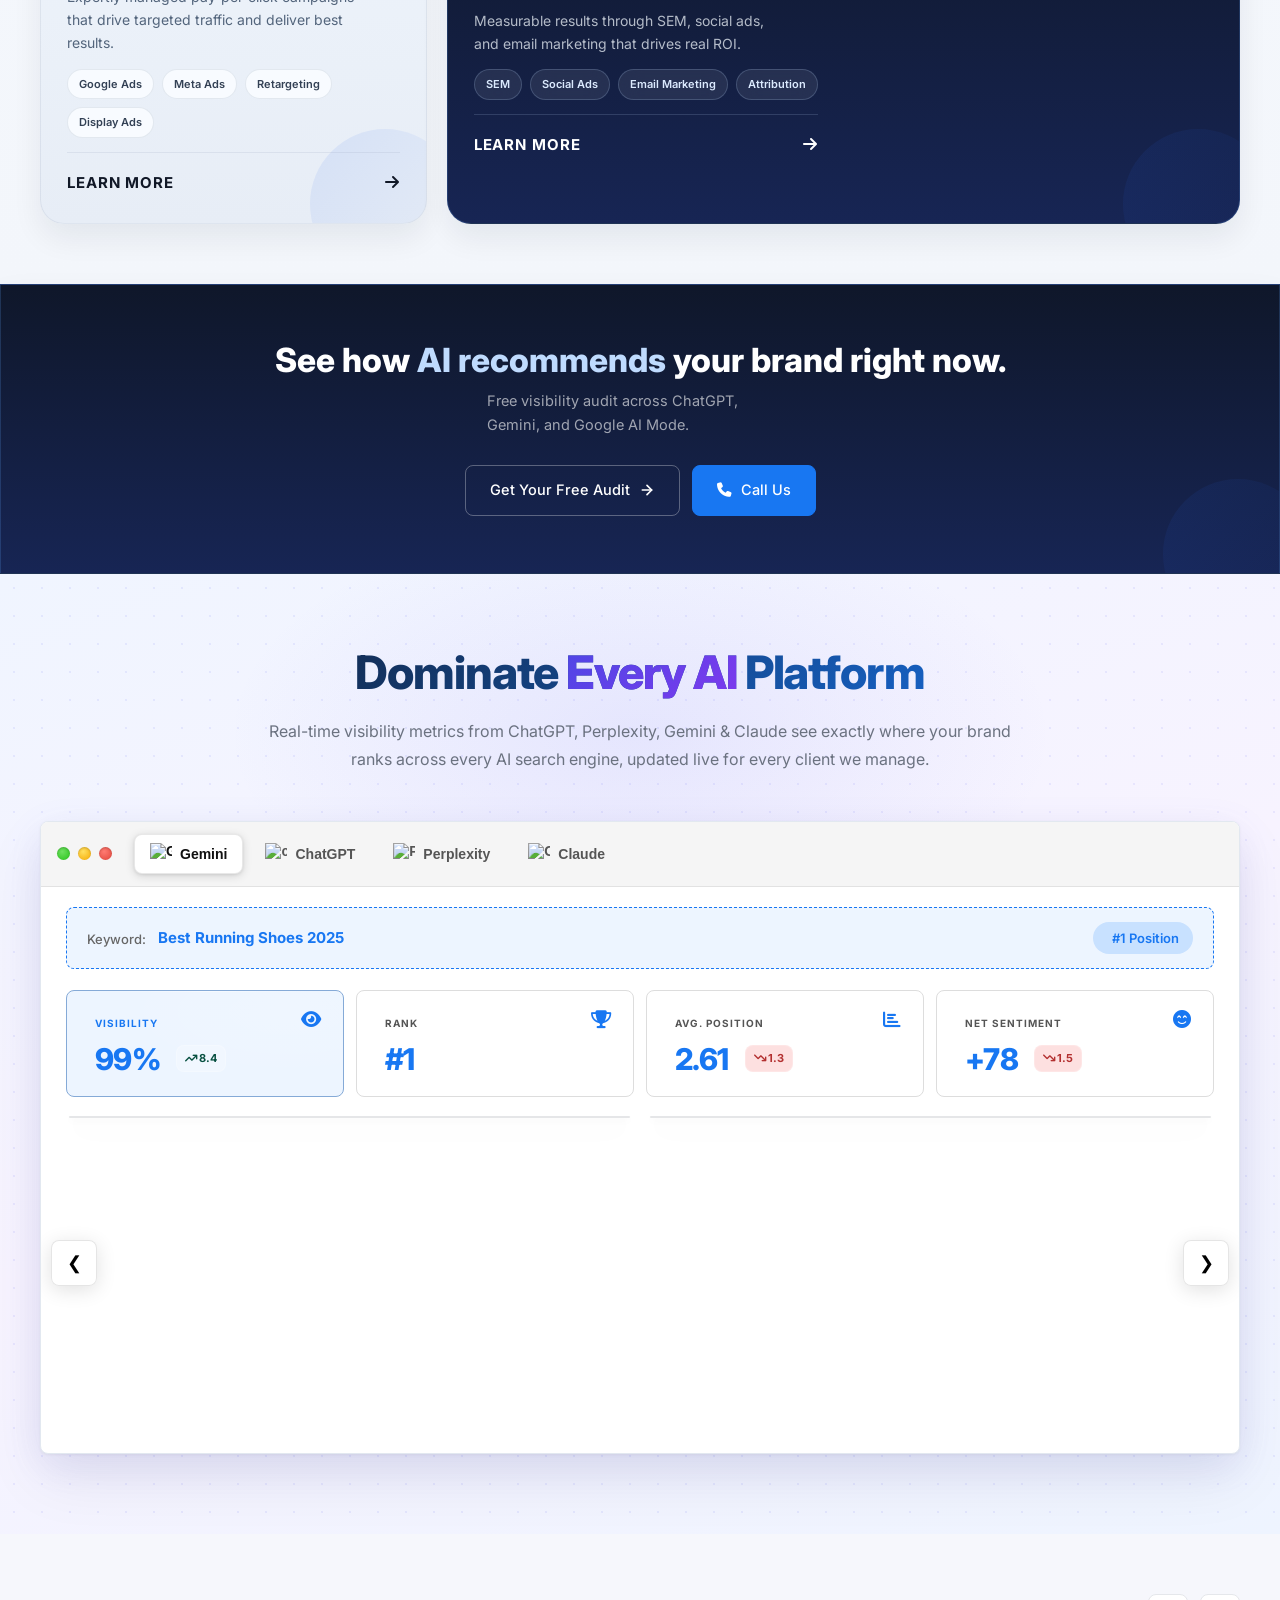
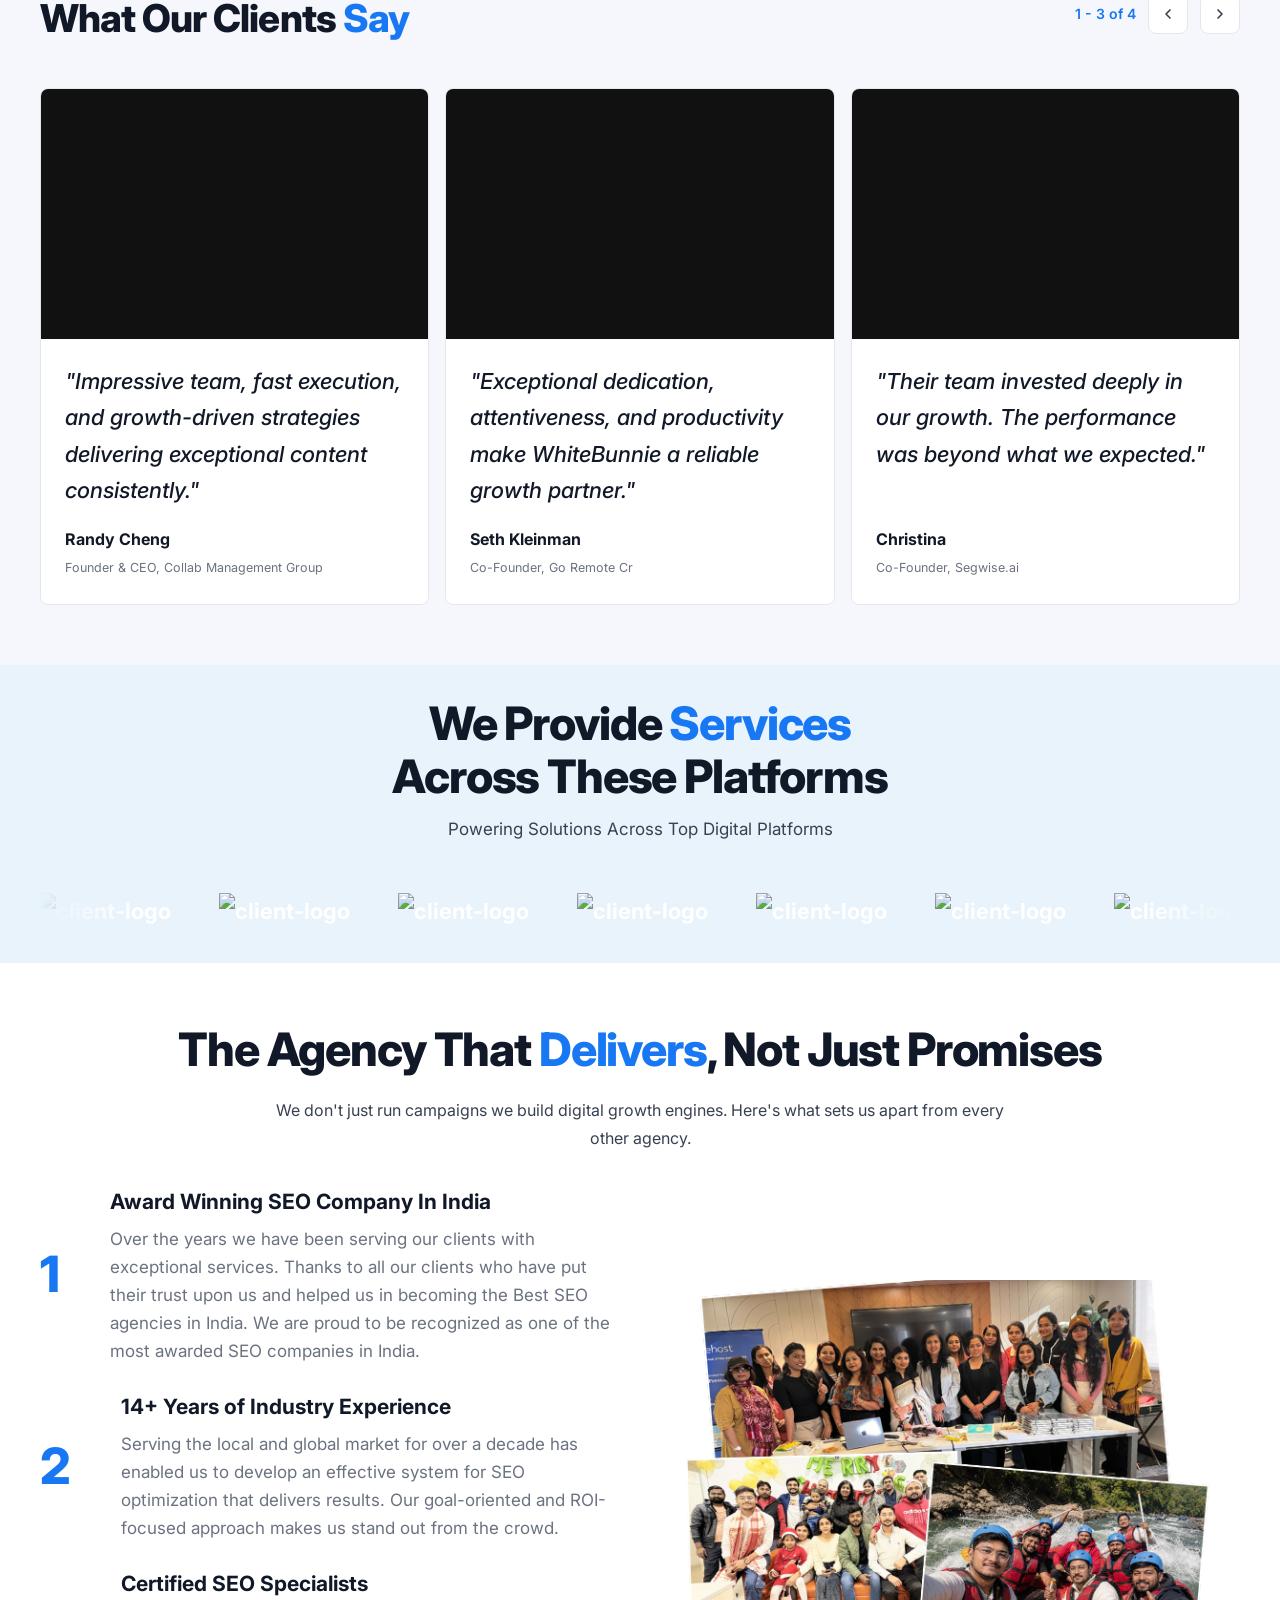
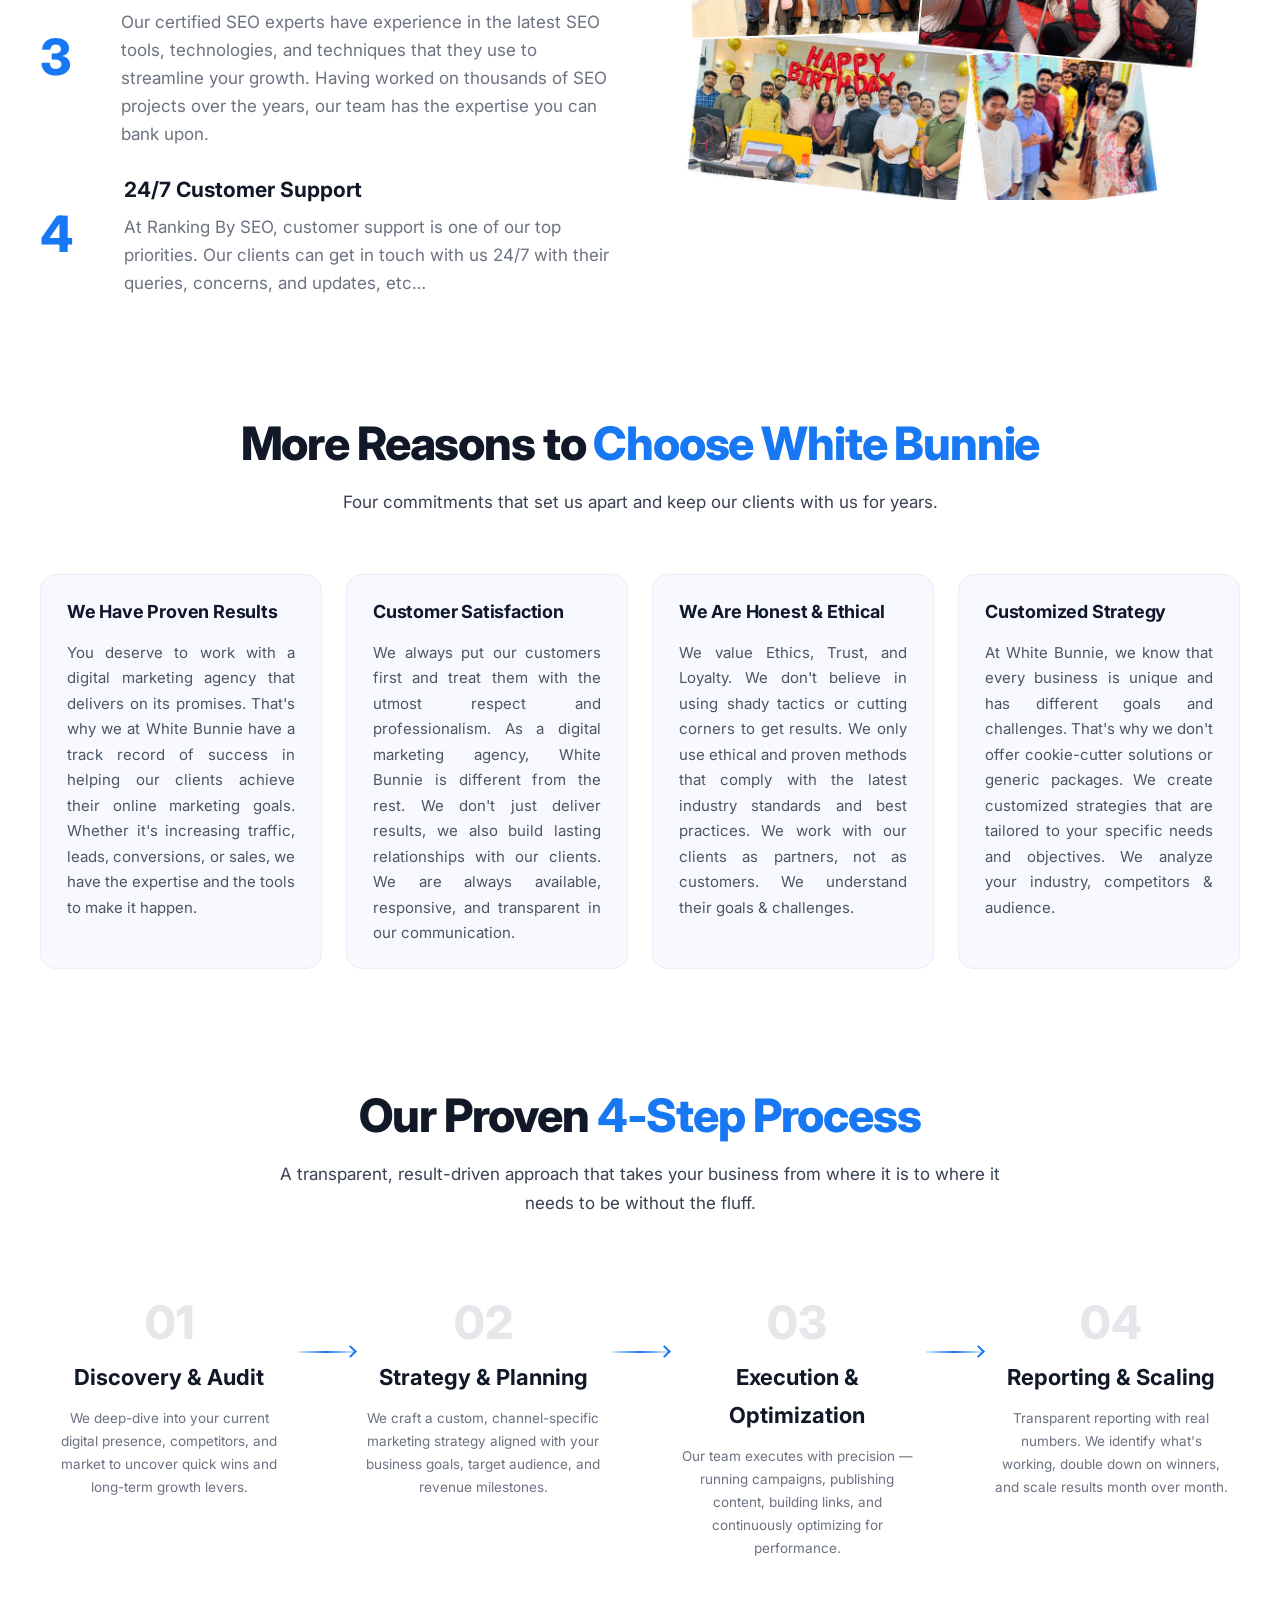
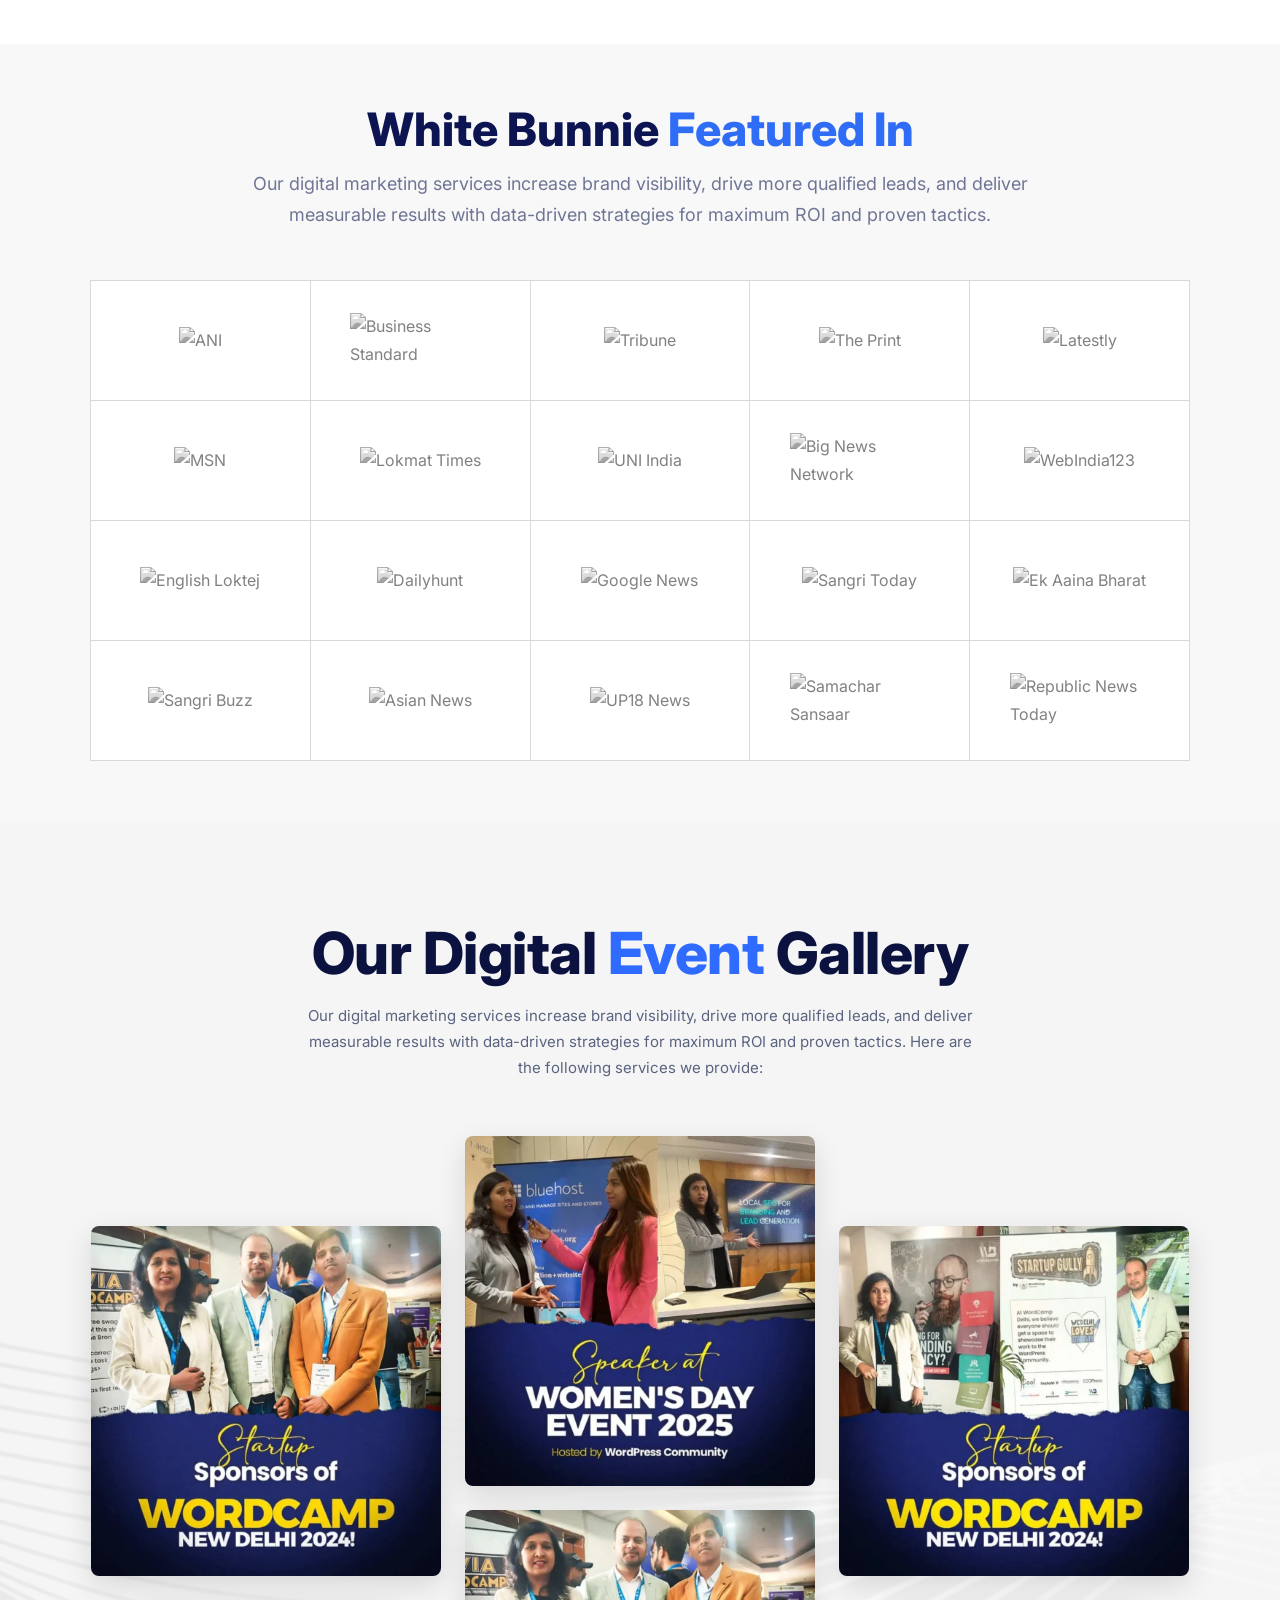
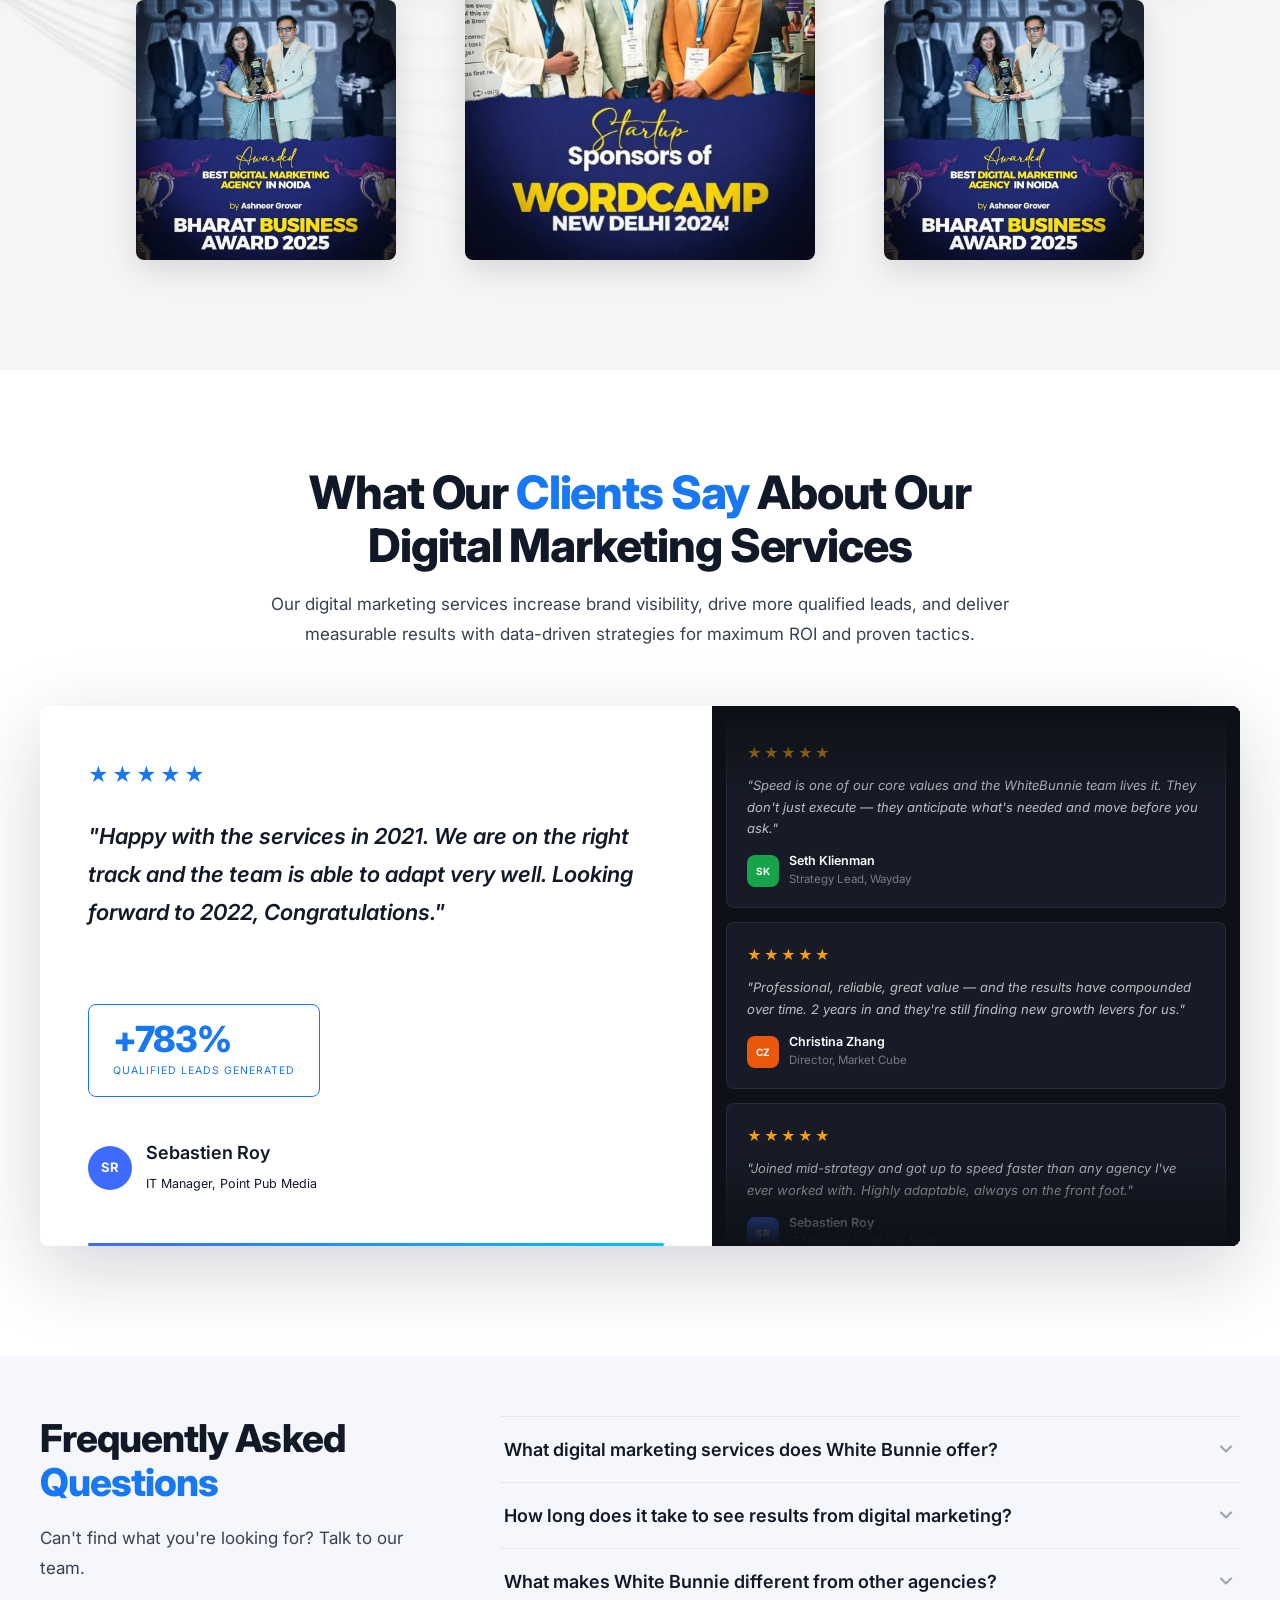
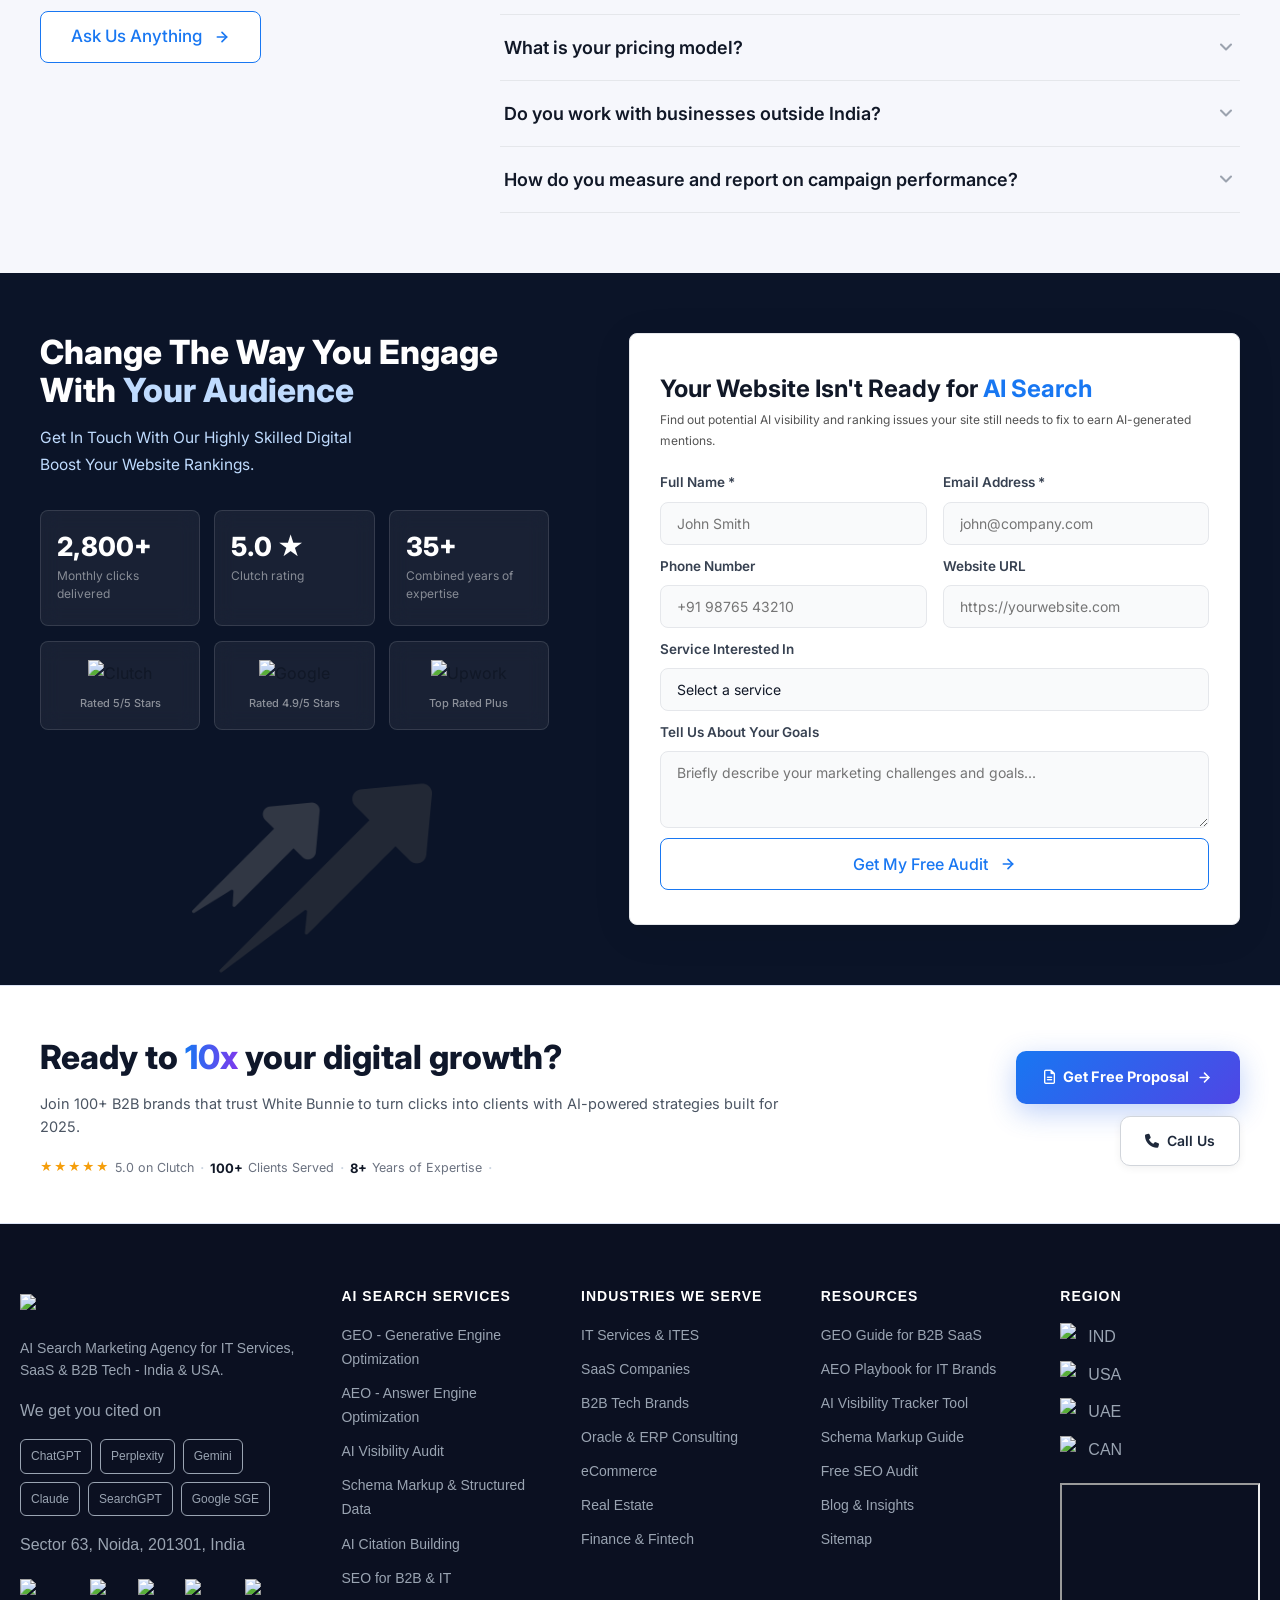
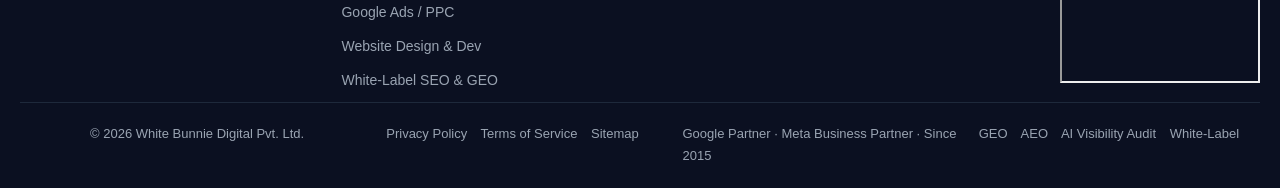
==== commit c52c6514: "work start on ai visibility" ====
--- a/index.html
+++ b/index.html
@@ -356,32 +356,32 @@
 										<div class="mega-content-grid">
 											<a href="#" class="mega-link"><i
 													class="fa-solid fa-magnifying-glass-chart mega-link-icon"></i><span
-													class="mega-link-text">AI Visibility Audit</span><i
+													class="mega-link-text"><strong class="mega-link-title">AI Visibility Audit</strong><small class="mega-link-desc">Baseline across every engine</small></span><i
 													class="fa-solid fa-arrow-right mega-link-arrow"></i></a>
 											<a href="#" class="mega-link">
 												<i class="fa-solid fa-wand-magic-sparkles mega-link-icon"></i>
-												<span class="mega-link-text">Generative Engine Optimization
-													(GEO)</span><i
+												<span class="mega-link-text"><strong class="mega-link-title">Generative Engine Optimization
+													(GEO)</strong><small class="mega-link-desc">Get cited in AI answers</small></span><i
 													class="fa-solid fa-arrow-right mega-link-arrow"></i></a>
 											<a href="#" class="mega-link"><i
 													class="fa-solid fa-circle-question mega-link-icon"></i><span
-													class="mega-link-text">Answer Engine Optimization (AEO)</span><i
+													class="mega-link-text"><strong class="mega-link-title">Answer Engine Optimization (AEO)</strong><small class="mega-link-desc">Win the direct answer slot</small></span><i
 													class="fa-solid fa-arrow-right mega-link-arrow"></i></a>
 											<a href="#" class="mega-link"><i
 													class="fa-solid fa-quote-left mega-link-icon"></i><span
-													class="mega-link-text">AI Citation Building</span><i
+													class="mega-link-text"><strong class="mega-link-title">AI Citation Building</strong><small class="mega-link-desc">Earn mentions AI engines trust</small></span><i
 													class="fa-solid fa-arrow-right mega-link-arrow"></i></a>
 											<a href="#" class="mega-link"><i
 													class="fa-solid fa-code mega-link-icon"></i><span
-													class="mega-link-text">Structured Data &amp; Schema</span><i
+													class="mega-link-text"><strong class="mega-link-title">Structured Data &amp; Schema</strong><small class="mega-link-desc">Schema, llms.txt &amp; crawler access</small></span><i
 													class="fa-solid fa-arrow-right mega-link-arrow"></i></a>
 											<a href="#" class="mega-link"><i
 													class="fa-solid fa-diagram-project mega-link-icon"></i><span
-													class="mega-link-text">Entity &amp; Knowledge Graph</span><i
+													class="mega-link-text"><strong class="mega-link-title">Entity &amp; Knowledge Graph</strong><small class="mega-link-desc">Wikidata, Wikipedia &amp; entity signals</small></span><i
 													class="fa-solid fa-arrow-right mega-link-arrow"></i></a>
 											<a href="#" class="mega-link"><i
 													class="fa-solid fa-chart-line mega-link-icon"></i><span
-													class="mega-link-text">AI Rank Tracking &amp; Monitoring</span><i
+													class="mega-link-text"><strong class="mega-link-title">AI Rank Tracking &amp; Monitoring</strong><small class="mega-link-desc">Share of voice across engines</small></span><i
 													class="fa-solid fa-arrow-right mega-link-arrow"></i></a>
 										</div>
 									</div>
@@ -398,27 +398,27 @@
 										<div class="mega-content-grid">
 											<a href="#" class="mega-link"><i
 													class="fa-solid fa-comments mega-link-icon"></i><span
-													class="mega-link-text">ChatGPT</span><i
+													class="mega-link-text"><strong class="mega-link-title">ChatGPT</strong><small class="mega-link-desc">Get surfaced in ChatGPT Search</small></span><i
 													class="fa-solid fa-arrow-right mega-link-arrow"></i></a>
 											<a href="#" class="mega-link"><i
 													class="fa-solid fa-compass mega-link-icon"></i><span
-													class="mega-link-text">Perplexity</span><i
+													class="mega-link-text"><strong class="mega-link-title">Perplexity</strong><small class="mega-link-desc">Become a cited source</small></span><i
 													class="fa-solid fa-arrow-right mega-link-arrow"></i></a>
 											<a href="#" class="mega-link"><i
 													class="fa-brands fa-google mega-link-icon"></i><span
-													class="mega-link-text">Google AI Overviews</span><i
+													class="mega-link-text"><strong class="mega-link-title">Google AI Overviews</strong><small class="mega-link-desc">Appear in AI Overviews &amp; AI Mode</small></span><i
 													class="fa-solid fa-arrow-right mega-link-arrow"></i></a>
 											<a href="#" class="mega-link"><i
 													class="fa-solid fa-gem mega-link-icon"></i><span
-													class="mega-link-text">Gemini</span><i
+													class="mega-link-text"><strong class="mega-link-title">Gemini</strong><small class="mega-link-desc">Rank in Gemini answers</small></span><i
 													class="fa-solid fa-arrow-right mega-link-arrow"></i></a>
 											<a href="#" class="mega-link"><i
 													class="fa-brands fa-microsoft mega-link-icon"></i><span
-													class="mega-link-text">Microsoft Copilot</span><i
+													class="mega-link-text"><strong class="mega-link-title">Microsoft Copilot</strong><small class="mega-link-desc">Surface via Copilot &amp; Bing</small></span><i
 													class="fa-solid fa-arrow-right mega-link-arrow"></i></a>
 											<a href="#" class="mega-link"><i
 													class="fa-solid fa-brain mega-link-icon"></i><span
-													class="mega-link-text">DeepSeek</span><i
+													class="mega-link-text"><strong class="mega-link-title">DeepSeek</strong><small class="mega-link-desc">Get picked up in DeepSeek answers</small></span><i
 													class="fa-solid fa-arrow-right mega-link-arrow"></i></a>
 										</div>
 									</div>
@@ -435,23 +435,23 @@
 										<div class="mega-content-grid">
 											<a href="#" class="mega-link"><i
 													class="fa-solid fa-gears mega-link-icon"></i><span
-													class="mega-link-text">Technical SEO</span><i
+													class="mega-link-text"><strong class="mega-link-title">Technical SEO</strong><small class="mega-link-desc">Site health &amp; crawlability</small></span><i
 													class="fa-solid fa-arrow-right mega-link-arrow"></i></a>
 											<a href="#" class="mega-link"><i
 													class="fa-solid fa-location-dot mega-link-icon"></i><span
-													class="mega-link-text">Local SEO</span><i
+													class="mega-link-text"><strong class="mega-link-title">Local SEO</strong><small class="mega-link-desc">Dominate local searches</small></span><i
 													class="fa-solid fa-arrow-right mega-link-arrow"></i></a>
 											<a href="#" class="mega-link"><i
 													class="fa-solid fa-cart-shopping mega-link-icon"></i><span
-													class="mega-link-text">E-commerce SEO</span><i
+													class="mega-link-text"><strong class="mega-link-title">E-commerce SEO</strong><small class="mega-link-desc">Organic growth for stores</small></span><i
 													class="fa-solid fa-arrow-right mega-link-arrow"></i></a>
 											<a href="#" class="mega-link"><i
 													class="fa-solid fa-file-lines mega-link-icon"></i><span
-													class="mega-link-text">Content &amp; On-Page SEO</span><i
+													class="mega-link-text"><strong class="mega-link-title">Content &amp; On-Page SEO</strong><small class="mega-link-desc">Rank-ready content</small></span><i
 													class="fa-solid fa-arrow-right mega-link-arrow"></i></a>
 											<a href="#" class="mega-link"><i
 													class="fa-solid fa-link mega-link-icon"></i><span
-													class="mega-link-text">Link Building / Off-Page SEO</span><i
+													class="mega-link-text"><strong class="mega-link-title">Link Building / Off-Page SEO</strong><small class="mega-link-desc">Build authority off-site</small></span><i
 													class="fa-solid fa-arrow-right mega-link-arrow"></i></a>
 										</div>
 									</div>
@@ -468,19 +468,19 @@
 										<div class="mega-content-grid">
 											<a href="#" class="mega-link"><i
 													class="fa-brands fa-google mega-link-icon"></i><span
-													class="mega-link-text">Google Ads / PPC</span><i
+													class="mega-link-text"><strong class="mega-link-title">Google Ads / PPC</strong><small class="mega-link-desc">Targeted paid search</small></span><i
 													class="fa-solid fa-arrow-right mega-link-arrow"></i></a>
 											<a href="#" class="mega-link"><i
 													class="fa-brands fa-meta mega-link-icon"></i><span
-													class="mega-link-text">Meta Ads</span><i
+													class="mega-link-text"><strong class="mega-link-title">Meta Ads</strong><small class="mega-link-desc">Facebook &amp; Instagram ads</small></span><i
 													class="fa-solid fa-arrow-right mega-link-arrow"></i></a>
 											<a href="#" class="mega-link"><i
 													class="fa-solid fa-filter-circle-dollar mega-link-icon"></i><span
-													class="mega-link-text">Lead Generation</span><i
+													class="mega-link-text"><strong class="mega-link-title">Lead Generation</strong><small class="mega-link-desc">Quality leads &amp; conversion</small></span><i
 													class="fa-solid fa-arrow-right mega-link-arrow"></i></a>
 											<a href="#" class="mega-link"><i
 													class="fa-solid fa-arrows-rotate mega-link-icon"></i><span
-													class="mega-link-text">Remarketing / Retargeting</span><i
+													class="mega-link-text"><strong class="mega-link-title">Remarketing / Retargeting</strong><small class="mega-link-desc">Win back lost visitors</small></span><i
 													class="fa-solid fa-arrow-right mega-link-arrow"></i></a>
 										</div>
 									</div>
@@ -496,27 +496,27 @@
 										<div class="mega-content-grid">
 											<a href="#" class="mega-link"><i
 													class="fa-solid fa-code mega-link-icon"></i><span
-													class="mega-link-text">Custom Website Design</span><i
+													class="mega-link-text"><strong class="mega-link-title">Custom Website Design</strong><small class="mega-link-desc">Built from scratch</small></span><i
 													class="fa-solid fa-arrow-right mega-link-arrow"></i></a>
 											<a href="#" class="mega-link"><i
 													class="fa-brands fa-wordpress mega-link-icon"></i><span
-													class="mega-link-text">WordPress Web Design</span><i
+													class="mega-link-text"><strong class="mega-link-title">WordPress Web Design</strong><small class="mega-link-desc">Flexible, scalable sites</small></span><i
 													class="fa-solid fa-arrow-right mega-link-arrow"></i></a>
 											<a href="#" class="mega-link"><i
 													class="fa-brands fa-shopify mega-link-icon"></i><span
-													class="mega-link-text">Shopify / E-commerce Design</span><i
+													class="mega-link-text"><strong class="mega-link-title">Shopify / E-commerce Design</strong><small class="mega-link-desc">Stores built to sell</small></span><i
 													class="fa-solid fa-arrow-right mega-link-arrow"></i></a>
 											<a href="#" class="mega-link"><i
 													class="fa-solid fa-pen-ruler mega-link-icon"></i><span
-													class="mega-link-text">UI/UX Design</span><i
+													class="mega-link-text"><strong class="mega-link-title">UI/UX Design</strong><small class="mega-link-desc">Wireframes &amp; prototypes</small></span><i
 													class="fa-solid fa-arrow-right mega-link-arrow"></i></a>
 											<a href="#" class="mega-link"><i
 													class="fa-solid fa-window-maximize mega-link-icon"></i><span
-													class="mega-link-text">Landing Pages</span><i
+													class="mega-link-text"><strong class="mega-link-title">Landing Pages</strong><small class="mega-link-desc">High-converting pages</small></span><i
 													class="fa-solid fa-arrow-right mega-link-arrow"></i></a>
 											<a href="#" class="mega-link"><i
 													class="fa-solid fa-arrow-trend-up mega-link-icon"></i><span
-													class="mega-link-text">CRO</span><i
+													class="mega-link-text"><strong class="mega-link-title">CRO</strong><small class="mega-link-desc">Conversion rate optimization</small></span><i
 													class="fa-solid fa-arrow-right mega-link-arrow"></i></a>
 										</div>
 									</div>
@@ -525,7 +525,7 @@
 								</div>
 							</div>
 
-							
+
 
 							<div class="mega-cta-strip">
 								<div class="mega-cta-text">
--- a/theme.css
+++ b/theme.css
@@ -730,8 +730,8 @@
 
 .mega-content-grid {
   display: grid;
-  grid-template-columns: repeat(3, minmax(0, 1fr));
-  gap: 6px 20px;
+  grid-template-columns: repeat(2, minmax(0, 1fr));
+  gap: 10px 20px;
 }
 
 .mega-link {
@@ -739,7 +739,7 @@
   align-items: center;
   gap: 11px;
   min-width: 0;
-  padding: 11px 8px;
+  padding: 10px 8px;
   font-size: 14.5px;
   font-weight: 500;
   color: var(--clr-ink-2);
@@ -750,6 +750,7 @@
 
 .mega-link-icon {
   width: 20px;
+  margin-top: 2px;
   font-size: 16px;
   text-align: center;
   color: var(--clr-ink-3);
@@ -760,6 +761,24 @@
 .mega-link-text {
   flex: 1 1 auto;
   min-width: 0;
+  display: flex;
+  flex-direction: column;
+  gap: 1px;
+}
+
+.mega-link-title {
+  color: var(--clr-ink-2);
+  white-space: nowrap;
+  overflow: hidden;
+  text-overflow: ellipsis;
+  transition: color .16s;
+}
+
+.mega-link-desc {
+  font-size: 12px;
+  font-weight: 400;
+  color: var(--clr-ink-4);
+  line-height: 1.3;
   white-space: nowrap;
   overflow: hidden;
   text-overflow: ellipsis;
@@ -781,6 +800,10 @@
 }
 
 .mega-link:hover .mega-link-icon {
+  color: var(--clr-primary);
+}
+
+.mega-link:hover .mega-link-title {
   color: var(--clr-primary);
 }
 
@@ -1098,7 +1121,7 @@
 
   .mega-content-grid {
     grid-template-columns: 1fr;
-    gap: 0;
+    gap: 2px;
   }
 
   .mega-cta-strip {
@@ -1129,6 +1152,13 @@
 
   .nav-overlay {
     display: none;
+  }
+
+  /* .nav-wrap is forced to a white background on mobile regardless of
+     nav-on-dark, so the logo must stay in its original (dark) colors
+     here or it disappears against that white bar. */
+  .navbar.nav-on-dark .nav-logo img {
+    filter: none;
   }
 }
 
